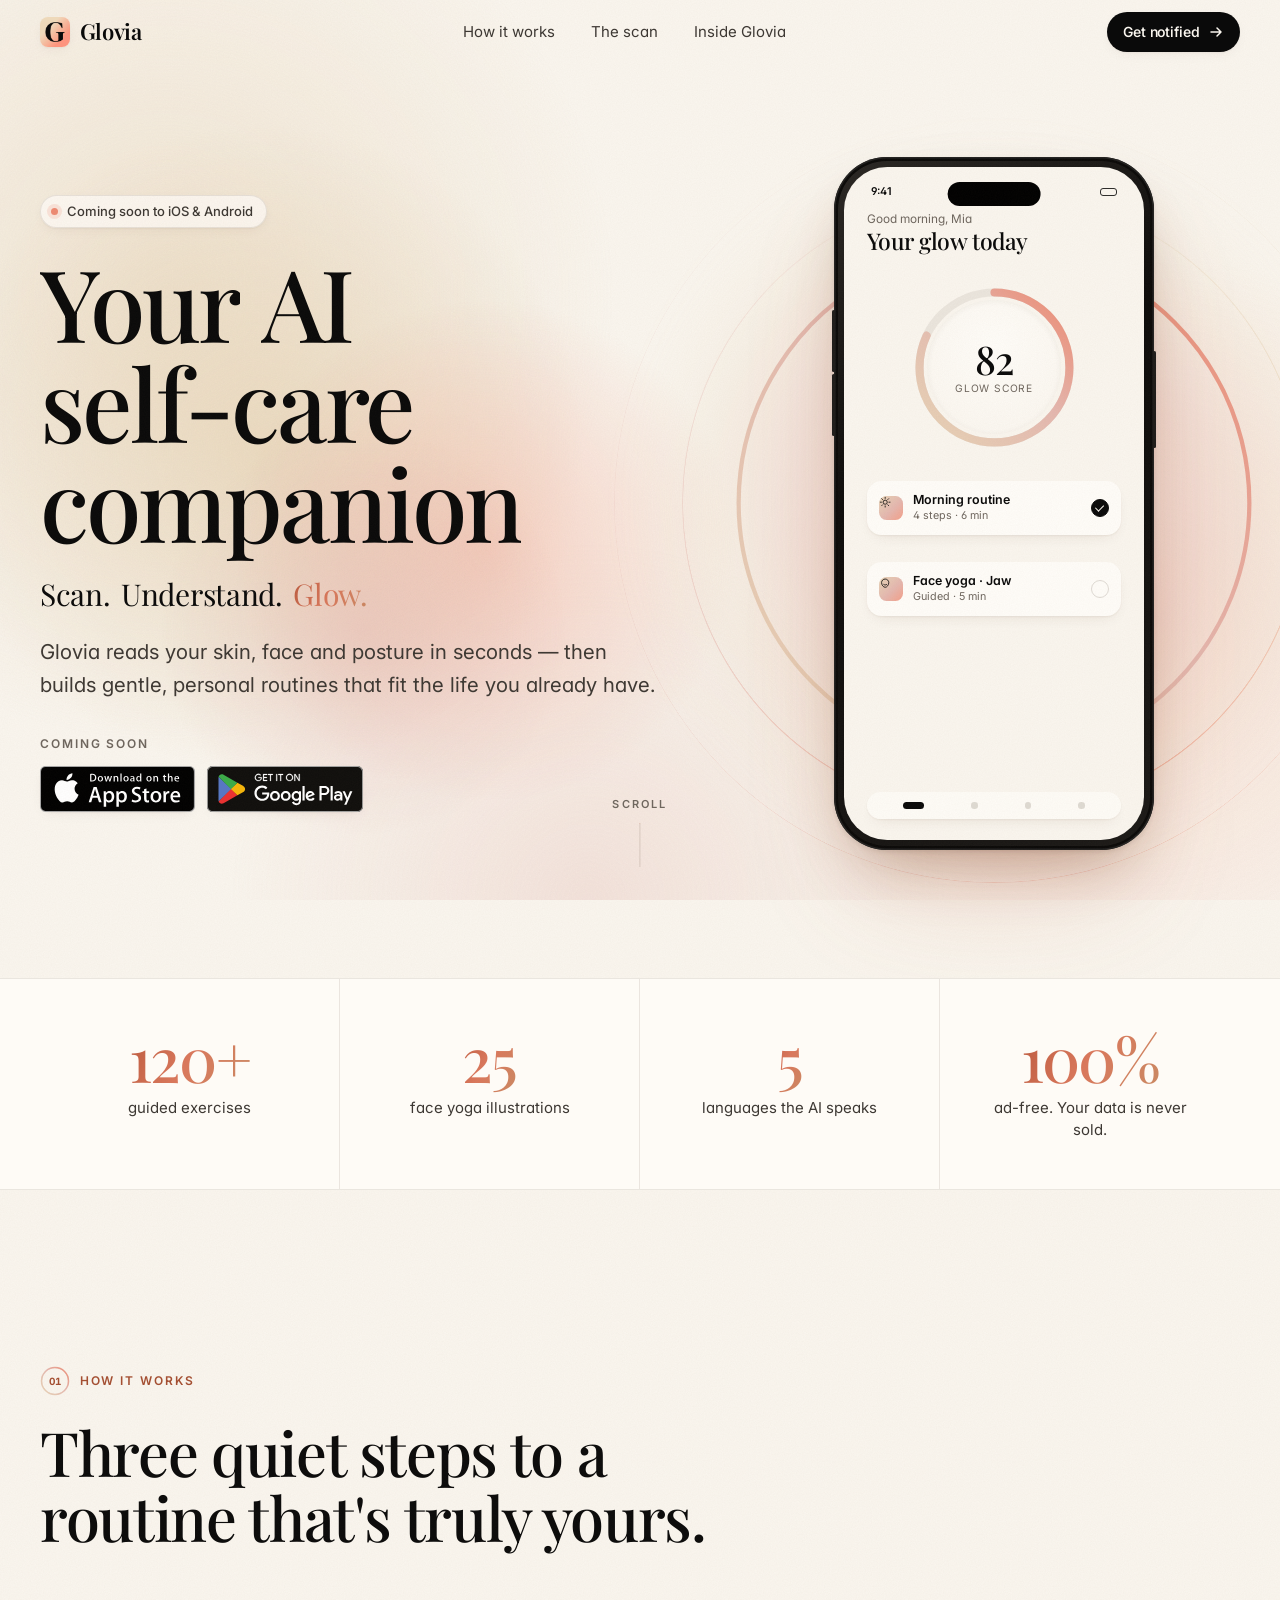
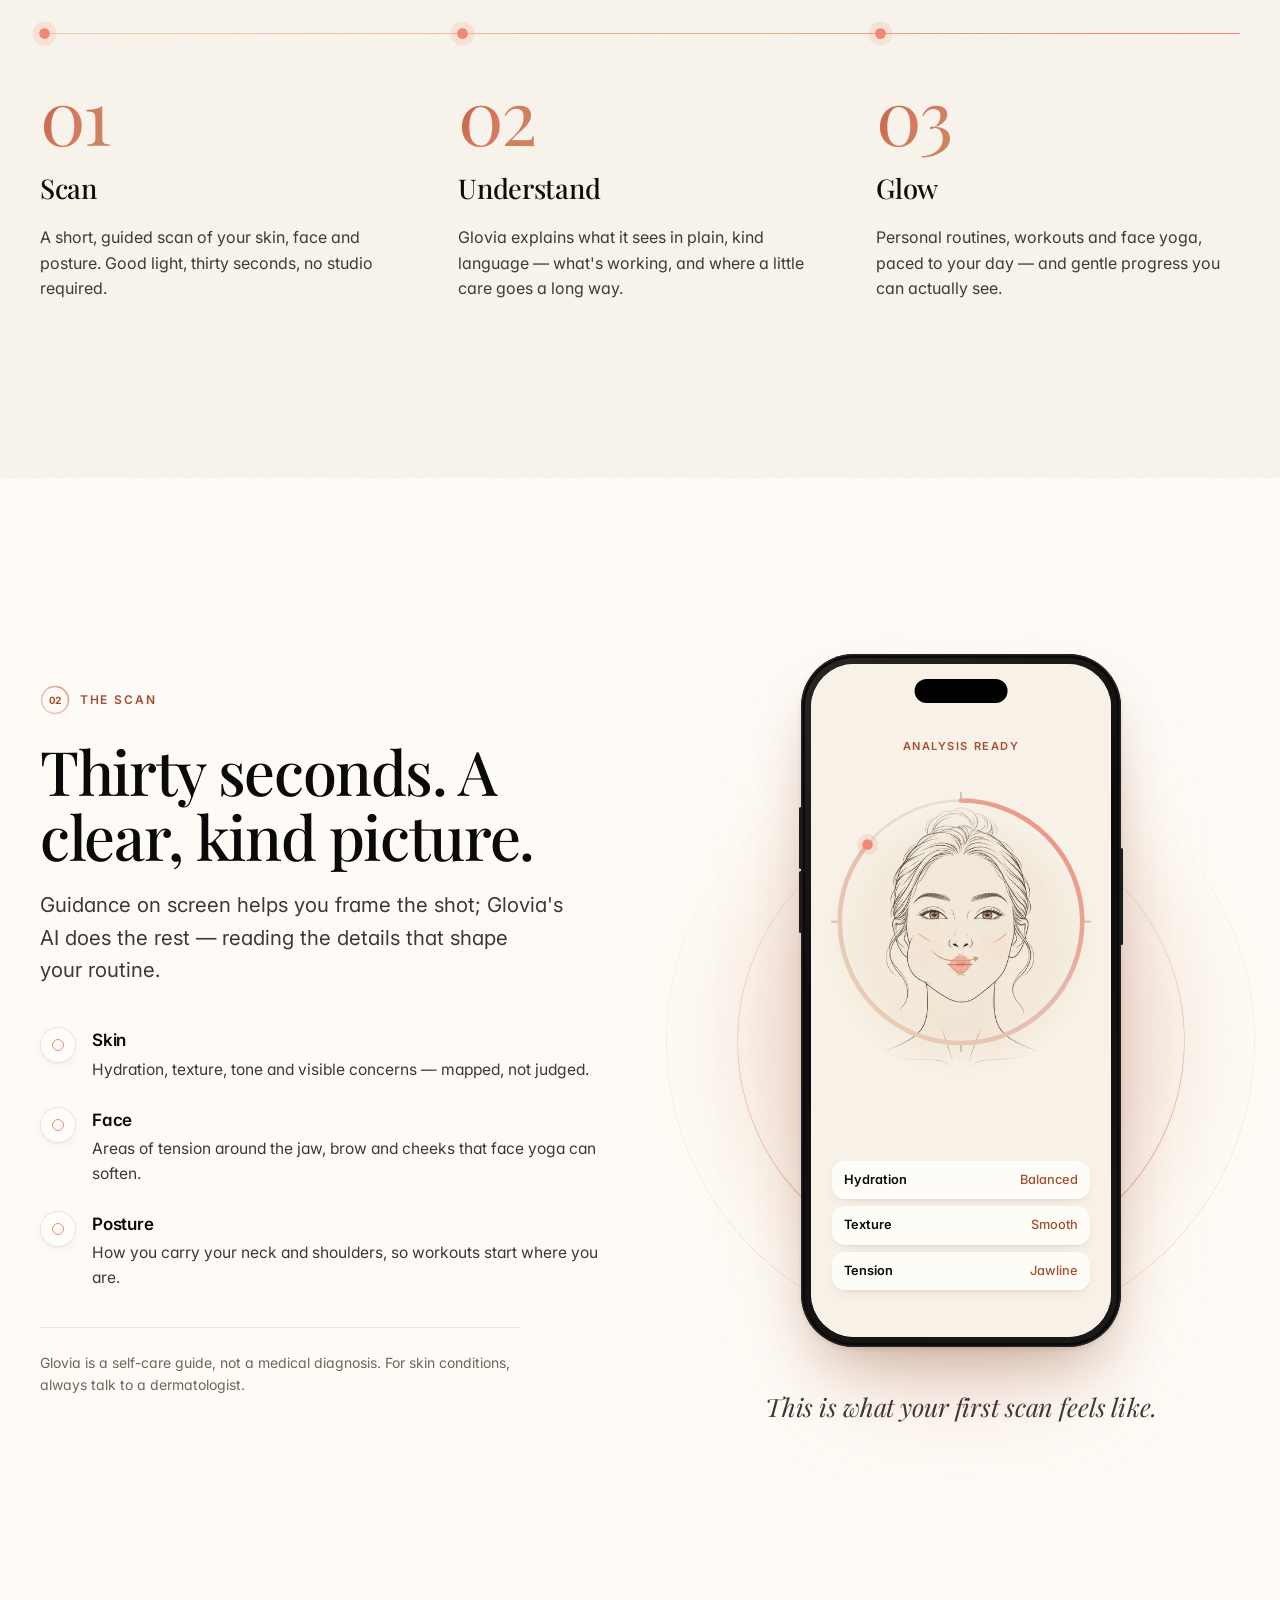
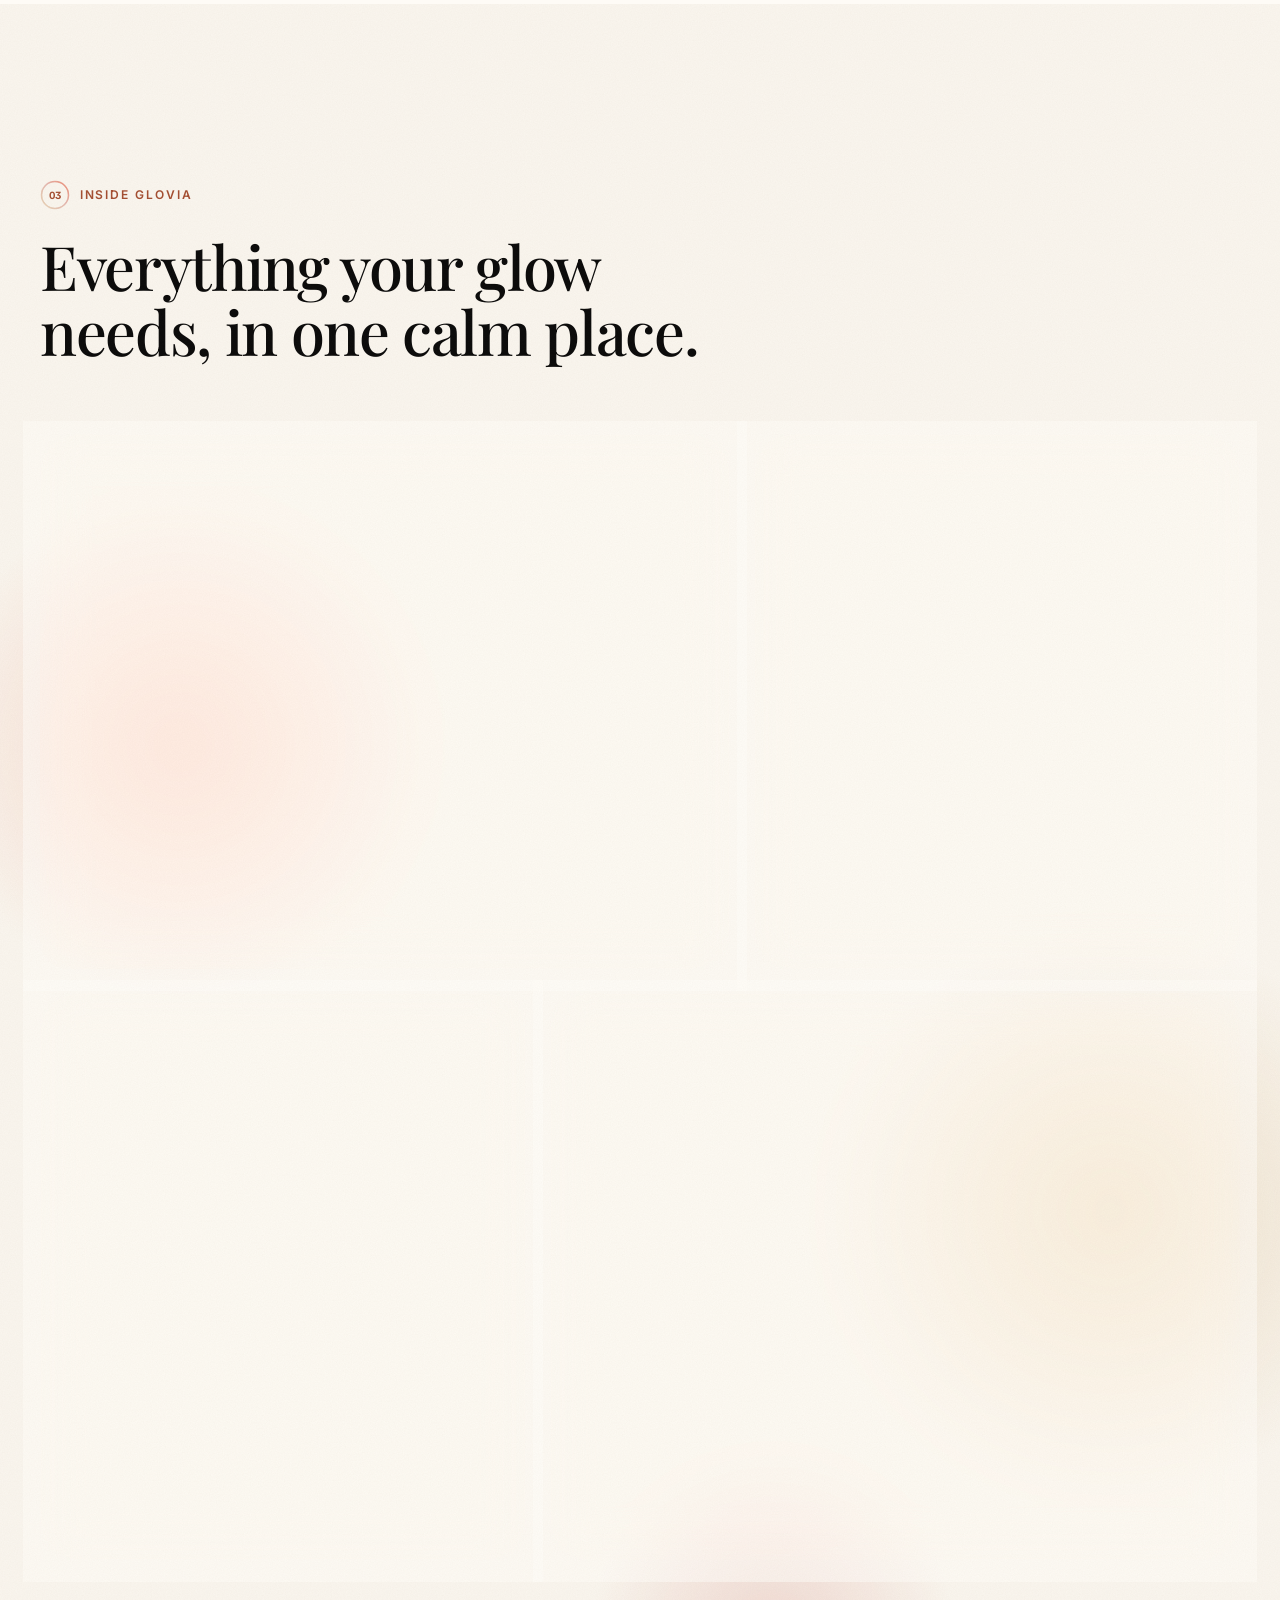
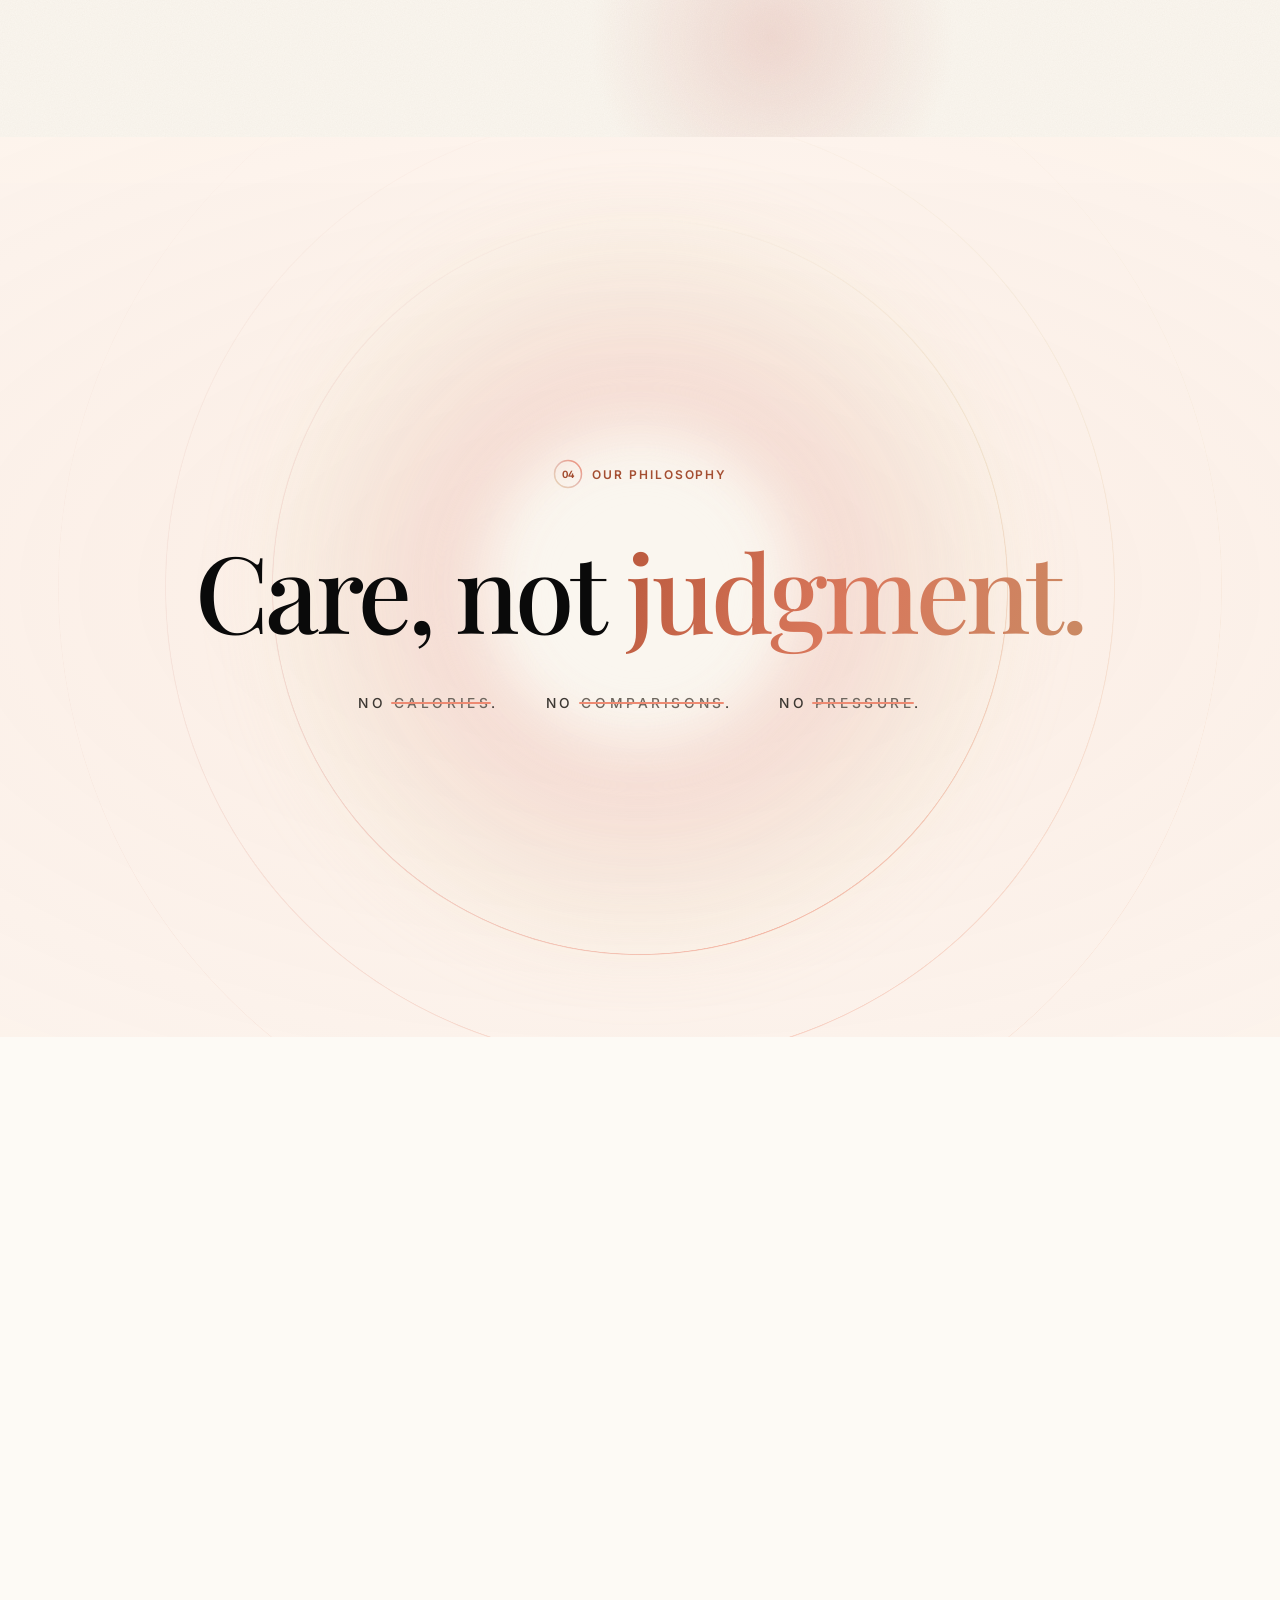
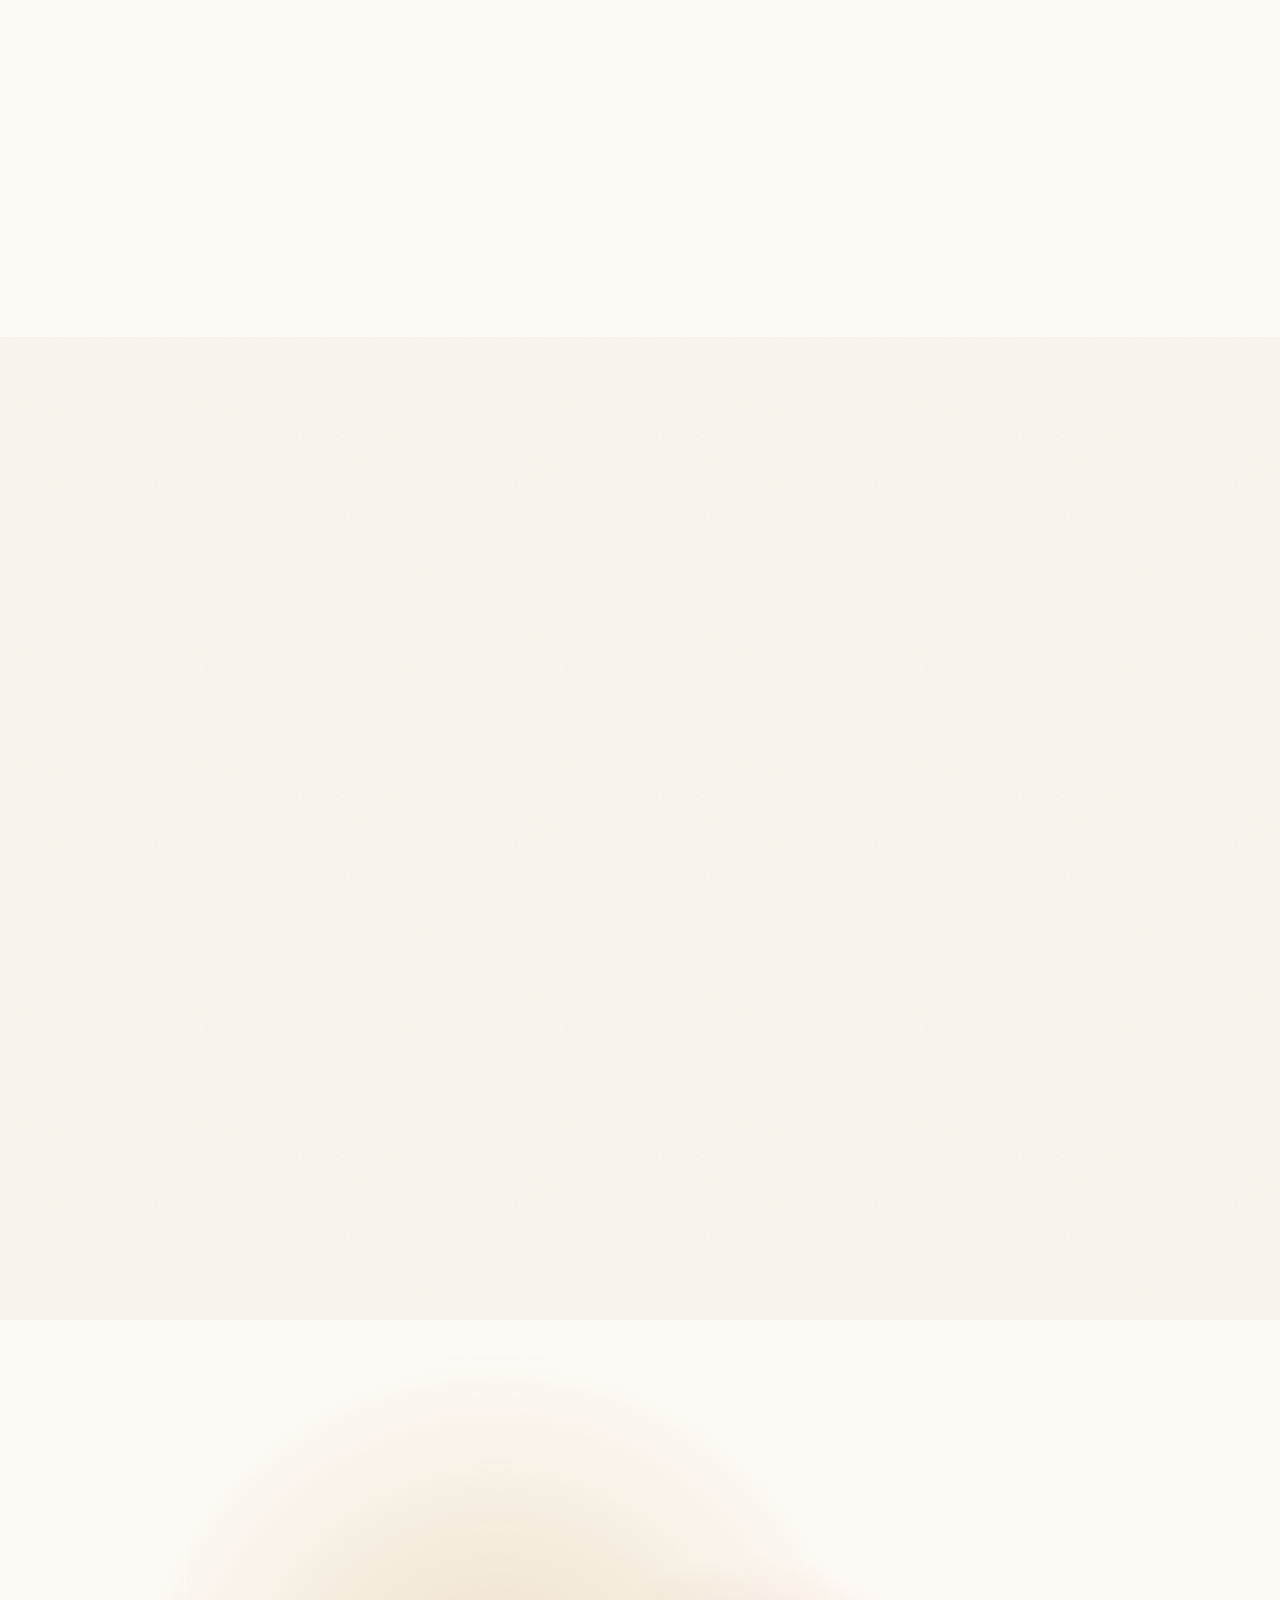
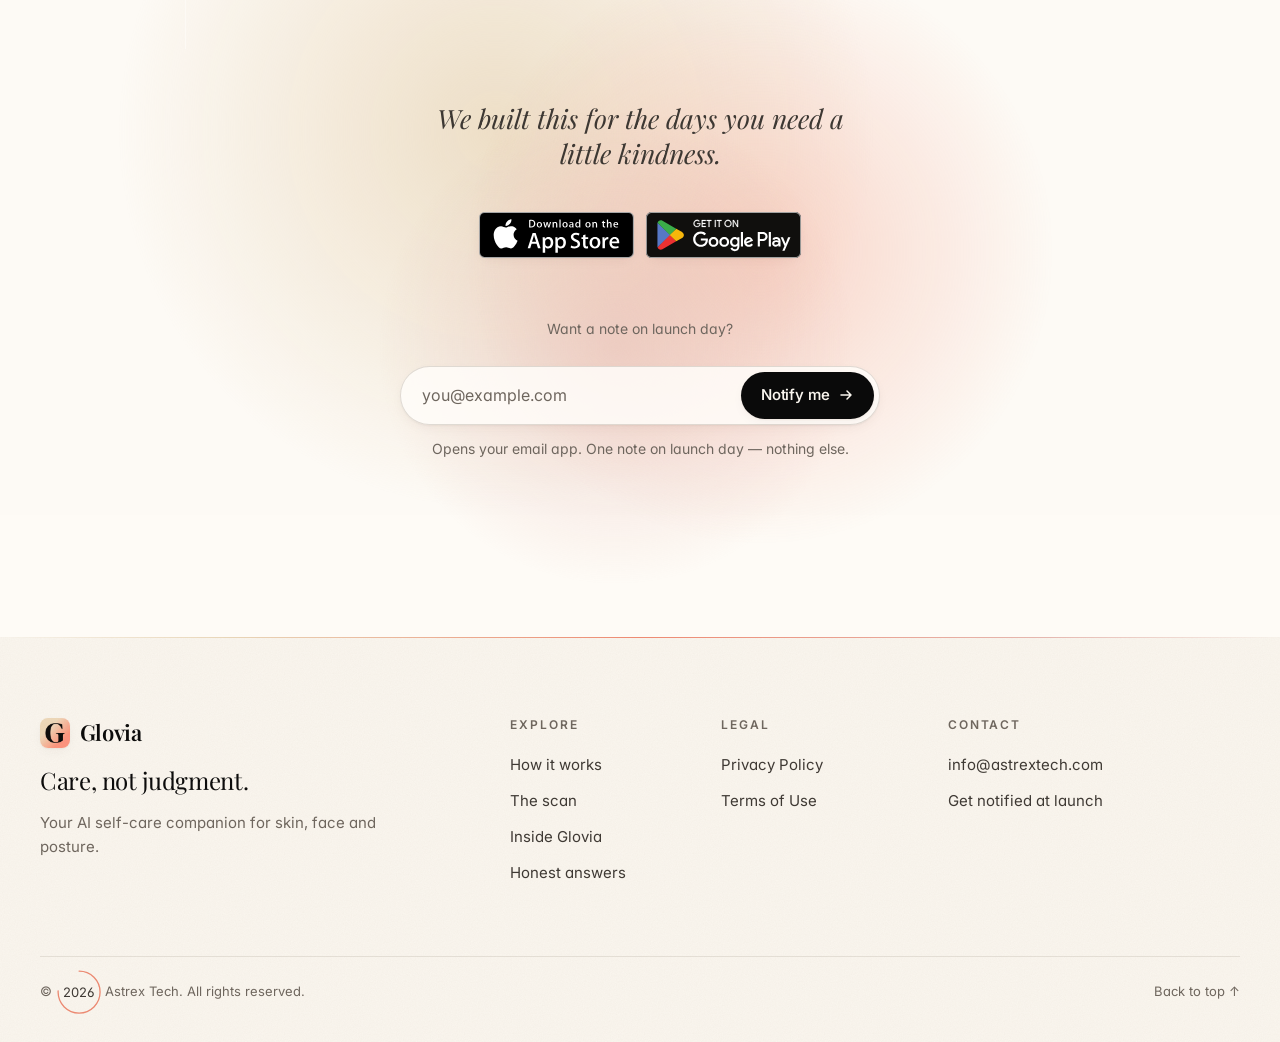
==== index.html @ 0ec6780d "The Glow Experience - Entrance: the page inhales, the G ring draws, then the words arrive - Ring lan" ====
<!doctype html>
<html lang="en">
<head>
  <meta charset="utf-8">
  <meta name="viewport" content="width=device-width, initial-scale=1, viewport-fit=cover">
  <title>Glovia — Your AI self-care companion</title>
  <meta name="description" content="Glovia scans your skin, face and posture, then builds gentle, personal routines — skincare, workouts and face yoga. Care, not judgment.">
  <link rel="canonical" href="https://astrexai.github.io/glovia-site/">
  <meta name="theme-color" content="#FAF6EF">
  <meta name="color-scheme" content="light">

    <meta property="og:type" content="website">
  <meta property="og:site_name" content="Glovia">
  <meta property="og:title" content="Glovia — Your AI self-care companion">
  <meta property="og:description" content="Scan. Understand. Glow. Personal routines for skin, face and posture — care, not judgment.">
  <meta property="og:url" content="https://astrexai.github.io/glovia-site/">
  <meta property="og:image" content="https://astrexai.github.io/glovia-site/assets/img/og-image.png">
  <meta property="og:image:width" content="1200">
  <meta property="og:image:height" content="630">
  <meta property="og:image:alt" content="Glovia — Care, not judgment.">
  <meta name="twitter:card" content="summary_large_image">
  <meta name="twitter:title" content="Glovia — Your AI self-care companion">
  <meta name="twitter:description" content="Scan. Understand. Glow. Personal routines for skin, face and posture.">
  <meta name="twitter:image" content="https://astrexai.github.io/glovia-site/assets/img/og-image.png">

  <link rel="icon" href="favicon.ico" sizes="any">
  <link rel="icon" type="image/png" sizes="192x192" href="assets/img/icon-192.png">
  <link rel="apple-touch-icon" href="apple-touch-icon.png">
  <link rel="manifest" href="site.webmanifest">

  <link rel="preload" href="assets/fonts/playfair-var.woff2" as="font" type="font/woff2" crossorigin>
  <link rel="preload" href="assets/fonts/inter-var.woff2" as="font" type="font/woff2" crossorigin>

  <script>document.documentElement.classList.add('js')</script>
  <style>@font-face{font-family:"Playfair Display";src:url("assets/fonts/playfair-var.woff2") format("woff2-variations"),url("assets/fonts/playfair-var.woff2") format("woff2");font-weight:400 900;font-style:normal;font-display:swap}@font-face{font-family:"Playfair Display";src:url("assets/fonts/playfair-italic.woff2") format("woff2-variations"),url("assets/fonts/playfair-italic.woff2") format("woff2");font-weight:400 900;font-style:italic;font-display:swap}@font-face{font-family:"Inter";src:url("assets/fonts/inter-var.woff2") format("woff2-variations"),url("assets/fonts/inter-var.woff2") format("woff2");font-weight:100 900;font-style:normal;font-display:swap}:root{--cream:#FAF6EF;--cream-2:#F3ECE0;--paper:#FFFDF9;--line:rgba(64,44,28,.10);--line-strong:rgba(64,44,28,.16);--ink:#0A0A0A;--ink-2:#3D3833;--muted:#6E665E;--peach:#E8D5B7;--rose:#E5B8B0;--coral:#F4A08A;--coral-strong:#EE8A72;--accent-ink:#A44E31;--grad:linear-gradient(135deg,var(--peach) 0%,var(--rose) 55%,var(--coral) 100%);--grad-ink:linear-gradient(120deg,#B9583C 0%,#D9785C 50%,#C98A63 100%);--serif:"Playfair Display","Iowan Old Style",Georgia,"Times New Roman",serif;--sans:"Inter",ui-sans-serif,system-ui,-apple-system,"Segoe UI",Roboto,sans-serif;--fs-hero:clamp(2.875rem,1.35rem + 6.2vw,6.25rem);--fs-philo:clamp(3rem,.6rem + 7.6vw,8.5rem);--fs-h2:clamp(2.125rem,1.35rem + 3.1vw,4.25rem);--fs-h3:clamp(1.375rem,1.22rem + .6vw,1.75rem);--fs-num:clamp(3rem,2.2rem + 3.2vw,5rem);--fs-stat:clamp(2.5rem,1.8rem + 2.6vw,4.25rem);--fs-lead:clamp(1.0625rem,1rem + .35vw,1.3125rem);--fs-body:1rem;--fs-small:.875rem;--fs-eyebrow:.75rem;--gutter:clamp(1rem,.5rem + 2.5vw,2.5rem);--section:clamp(5.5rem,3rem + 10vw,11rem);--maxw:1200px;--shadow-1:0 1px 2px rgba(70,44,24,.05),0 4px 14px -4px rgba(70,44,24,.07);--shadow-2:0 2px 6px rgba(70,44,24,.05),0 28px 56px -18px rgba(120,66,36,.24);--ease-out:cubic-bezier(.16,1,.3,1);--ease-soft:cubic-bezier(.22,.61,.36,1);--ease-io:cubic-bezier(.65,0,.35,1);--dur-hover:220ms;--radius:28px;--nav-h:64px;--noise:url("data:image/svg+xml,%3Csvg xmlns='http://www.w3.org/2000/svg' width='180' height='180'%3E%3Cfilter id='n'%3E%3CfeTurbulence type='fractalNoise' baseFrequency='.85' numOctaves='3' stitchTiles='stitch'/%3E%3CfeColorMatrix values='0 0 0 0 .3 0 0 0 0 .2 0 0 0 0 .12 0 0 0 .9 0'/%3E%3C/filter%3E%3Crect width='100%25' height='100%25' filter='url(%23n)'/%3E%3C/svg%3E");color-scheme:light}*,*::before,*::after{box-sizing:border-box}html{-webkit-text-size-adjust:100%;text-size-adjust:100%;scroll-padding-top:calc(var(--nav-h) + 16px)}@media (prefers-reduced-motion:no-preference){html:not(.js){scroll-behavior:smooth}}body{margin:0;background:var(--cream);color:var(--ink);font-family:var(--sans);font-size:var(--fs-body);line-height:1.6;font-optical-sizing:auto;font-feature-settings:"cv11","ss01";-webkit-font-smoothing:antialiased;-moz-osx-font-smoothing:grayscale;text-rendering:optimizeLegibility;overflow-x:clip}img,svg{display:block;max-width:100%}a{color:inherit;text-decoration:none}p{margin:0}h1,h2,h3{margin:0;font-weight:inherit}ul,ol{margin:0;padding:0;list-style:none}button{font:inherit;color:inherit}::selection{background:#F7B9A6;color:var(--ink)}:focus-visible{outline:2px solid var(--accent-ink);outline-offset:3px;border-radius:6px}.skip{position:absolute;left:16px;top:-60px;z-index:100;background:var(--ink);color:var(--cream);padding:10px 16px;border-radius:999px;font-size:var(--fs-small);transition:top .2s var(--ease-out)}.skip:focus{top:12px}.container{width:100%;max-width:calc(var(--maxw) + var(--gutter) * 2);margin-inline:auto;padding-inline:var(--gutter)}.section{padding-block:var(--section);position:relative}.bg-cream{background:transparent}.bg-paper{background:rgba(255,253,249,.72)}.grain{position:relative;isolation:isolate}.grain::after{content:"";position:absolute;inset:0;z-index:3;pointer-events:none;background-image:var(--noise);background-size:180px;opacity:.055}.eyebrow{display:inline-flex;align-items:center;gap:.6rem;font-size:var(--fs-eyebrow);font-weight:600;letter-spacing:.16em;text-transform:uppercase;color:var(--accent-ink)}.eyebrow::before{content:"";width:18px;height:1px;background:currentColor;opacity:.6}.h2{font-family:var(--serif);font-size:var(--fs-h2);font-weight:500;line-height:1.06;letter-spacing:-.022em;text-wrap:balance}.h3{font-family:var(--serif);font-size:var(--fs-h3);font-weight:500;line-height:1.2;letter-spacing:-.01em}.lead{font-size:var(--fs-lead);line-height:1.6;color:var(--ink-2);max-width:34em;text-wrap:pretty}.grad-text{background:var(--grad-ink);-webkit-background-clip:text;background-clip:text;color:transparent}.section-head{display:grid;gap:1.25rem;max-width:46rem}.section-head .h2{margin-top:.25rem}.section-head--center{margin-inline:auto;text-align:center;justify-items:center}.btn{--bg:var(--ink);--fg:var(--cream);display:inline-flex;align-items:center;justify-content:center;gap:.5rem;min-height:44px;padding:.7rem 1.25rem;border:0;border-radius:999px;background:var(--bg);color:var(--fg);font-size:.9375rem;font-weight:550;letter-spacing:-.005em;box-shadow:var(--shadow-1);cursor:pointer;transition:transform var(--dur-hover) var(--ease-soft),box-shadow var(--dur-hover) var(--ease-soft)}.btn:hover{transform:scale(1.02);box-shadow:var(--shadow-2)}.btn:active{transform:scale(.99)}.btn svg{width:16px;height:16px;transition:transform var(--dur-hover) var(--ease-soft)}.btn:hover svg{transform:translateX(2px)}.btn--sm{min-height:40px;padding:.5rem 1rem;font-size:.875rem}.nav{position:fixed;inset:0 0 auto 0;z-index:50;height:var(--nav-h);transition:background-color .35s var(--ease-soft),box-shadow .35s var(--ease-soft)}.nav.is-scrolled{background:rgba(250,246,239,.72);-webkit-backdrop-filter:saturate(180%) blur(18px);backdrop-filter:saturate(180%) blur(18px);box-shadow:0 1px 0 var(--line)}@supports not ((backdrop-filter:blur(1px)) or (-webkit-backdrop-filter:blur(1px))){.nav.is-scrolled{background:rgba(250,246,239,.96)}}.nav__inner{height:100%;display:flex;align-items:center;justify-content:space-between;gap:1.5rem}.brand{display:inline-flex;align-items:center;gap:.6rem;font-family:var(--serif);font-size:1.375rem;font-weight:600;letter-spacing:-.015em}.brand img{width:30px;height:30px;border-radius:8px;box-shadow:var(--shadow-1)}.nav__links{display:none;gap:2.25rem;font-size:.9375rem;color:var(--ink-2)}.nav__links a{position:relative;padding-block:.5rem;transition:color var(--dur-hover) var(--ease-soft)}.nav__links a::after{content:"";position:absolute;left:0;right:0;bottom:.2rem;height:1px;background:currentColor;transform:scaleX(0);transform-origin:right;transition:transform .35s var(--ease-out)}.nav__links a:hover{color:var(--ink)}.nav__links a:hover::after{transform:scaleX(1);transform-origin:left}@media (min-width:820px){.nav__links{display:flex}}.aura{position:absolute;pointer-events:none;width:var(--size,760px);aspect-ratio:1;left:var(--x,50%);top:var(--y,50%);transform:translate(-50%,-50%);display:grid;place-items:center}.aura__glow{position:absolute;inset:-10%;border-radius:50%;background:radial-gradient(closest-side,rgba(250,246,239,1) 30%,rgba(250,246,239,0) 31%),radial-gradient(closest-side,rgba(244,160,138,.42) 0%,rgba(229,184,176,.30) 42%,rgba(232,213,183,.18) 62%,rgba(250,246,239,0) 76%);filter:blur(28px)}.ring{position:absolute;width:var(--r,100%);aspect-ratio:1;border-radius:50%;background:conic-gradient(from 0deg,rgba(232,213,183,0) 0deg,rgba(232,213,183,.9) 70deg,rgba(238,138,114,.95) 160deg,rgba(229,184,176,.8) 250deg,rgba(232,213,183,0) 360deg);-webkit-mask:radial-gradient(farthest-side,transparent calc(100% - var(--w,1.5px)),#000 calc(100% - var(--w,1.5px) + .5px));mask:radial-gradient(farthest-side,transparent calc(100% - var(--w,1.5px)),#000 calc(100% - var(--w,1.5px) + .5px));opacity:var(--o,.9);animation:spin var(--t,48s) linear infinite}.ring:nth-child(3){animation-direction:reverse}@keyframes spin{to{transform:rotate(360deg)}}.hero{position:relative;padding-top:calc(var(--nav-h) + clamp(2.5rem,1rem + 6vw,6rem));padding-bottom:clamp(4.5rem,2rem + 8vw,8rem);overflow:clip}.breath{position:absolute;z-index:0;pointer-events:none;width:min(1100px,190vw);aspect-ratio:1;left:50%;top:34%;transform:translate(-50%,-50%)}.breath span{position:absolute;inset:0;border-radius:50%;will-change:transform,opacity}.breath span:nth-child(1){background:radial-gradient(closest-side,rgba(232,213,183,.75),rgba(232,213,183,0) 70%);transform:translate(-12%,-4%) scale(.9)}.breath span:nth-child(2){background:radial-gradient(closest-side,rgba(244,160,138,.42),rgba(244,160,138,0) 68%);transform:translate(10%,6%) scale(.72)}.breath span:nth-child(3){background:radial-gradient(closest-side,rgba(229,184,176,.5),rgba(229,184,176,0) 66%);transform:translate(-2%,14%) scale(.6)}.hero__grid{position:relative;z-index:1;display:grid;gap:clamp(3.5rem,2rem + 4vw,5rem);align-items:center;text-align:center;justify-items:center}.hero__copy{position:relative;z-index:2;display:grid;gap:1.5rem;justify-items:center;max-width:40rem}.pill{display:inline-flex;align-items:center;gap:.55rem;padding:.4rem .85rem .4rem .7rem;border-radius:999px;background:rgba(255,253,249,.7);box-shadow:inset 0 0 0 1px var(--line),var(--shadow-1);font-size:.8125rem;font-weight:500;color:var(--ink-2)}.pill__dot{width:7px;height:7px;border-radius:50%;background:var(--coral-strong);box-shadow:0 0 0 4px rgba(238,138,114,.18)}.hero__title{font-family:var(--serif);font-size:var(--fs-hero);font-weight:500;line-height:1.0;letter-spacing:-.03em;text-wrap:balance}.w{display:inline-block;overflow:clip;padding-bottom:.12em;margin-bottom:-.12em;vertical-align:top}.w>span{display:inline-block}.hero__tagline{font-family:var(--serif);font-size:clamp(1.375rem,1.15rem + 1vw,1.875rem);letter-spacing:-.01em;line-height:1.2}.hero__tagline span + span{margin-left:.35em}.hero .lead{margin-inline:auto}.stores{display:grid;gap:.85rem;justify-items:center;margin-top:.5rem}.stores__label{font-size:var(--fs-eyebrow);font-weight:600;letter-spacing:.16em;text-transform:uppercase;color:var(--muted)}.stores__row{display:flex;gap:.75rem;flex-wrap:wrap;justify-content:center}.badge{display:block;border-radius:10px;box-shadow:var(--shadow-1);cursor:default;transition:transform var(--dur-hover) var(--ease-soft),box-shadow var(--dur-hover) var(--ease-soft)}.badge img{height:46px;width:auto}.badge:hover{transform:scale(1.02);box-shadow:var(--shadow-2)}.hero__visual{position:relative;display:grid;place-items:center;width:100%}.hero__visual .aura{--size:min(760px,150vw)}.parallax{position:relative;z-index:1;will-change:transform}.scroll-cue{display:none}@media (min-width:980px){.hero{min-height:max(100svh,760px);display:grid;align-items:center}.hero__grid{grid-template-columns:1.12fr .88fr;text-align:left;justify-items:start}.hero__copy{justify-items:start}.hero .lead{margin-inline:0}.stores{justify-items:start}.stores__row{justify-content:flex-start}.breath{left:30%;top:50%;width:min(1100px,80vw)}.scroll-cue{position:absolute;left:50%;top:calc(100svh - 104px);z-index:2;display:grid;justify-items:center;gap:.6rem;transform:translateX(-50%);font-size:.6875rem;font-weight:600;letter-spacing:.2em;text-transform:uppercase;color:var(--muted);transition:opacity .5s var(--ease-soft)}.scroll-cue__line{position:relative;width:1px;height:44px;background:var(--line-strong);overflow:hidden}.scroll-cue__line::after{content:"";position:absolute;left:0;top:0;width:1px;height:40%;background:linear-gradient(transparent,var(--coral-strong));transform:translateY(-100%)}.is-scrolled-page .scroll-cue{opacity:0}}.phone{--pw:clamp(250px,64vw,320px);position:relative;z-index:1;width:var(--pw);aspect-ratio:9 / 19.5;padding:calc(var(--pw) * .032);border-radius:calc(var(--pw) * .165);background:linear-gradient(145deg,#2A2724 0%,#0D0C0B 40%,#1C1A18 100%);box-shadow:inset 0 0 0 1.5px rgba(255,255,255,.10),inset 0 0 0 4px #0B0A09,0 2px 4px rgba(40,24,12,.10),0 30px 60px -20px rgba(110,60,30,.35),0 60px 120px -40px rgba(200,110,80,.30)}.phone::before,.phone::after{content:"";position:absolute;width:3px;border-radius:2px;background:#1E1C1A}.phone::before{left:-2px;top:22%;height:9%;box-shadow:0 calc(var(--pw) * .2) 0 #1E1C1A}.phone::after{right:-2px;top:28%;height:14%}.phone__screen{position:relative;height:100%;overflow:hidden;border-radius:calc(var(--pw) * .135);background:var(--cream);isolation:isolate}.phone__island{position:absolute;z-index:6;top:2.2%;left:50%;transform:translateX(-50%);width:31%;height:3.6%;border-radius:999px;background:#000}.phone__shot{position:absolute;inset:0;width:100%;height:100%;object-fit:cover;z-index:5}.ui{position:absolute;inset:0;padding:15% 7.5% 7%;display:flex;flex-direction:column;gap:4.5%;font-size:calc(var(--pw) * .041);line-height:1.35;color:var(--ink)}.ui__status{position:absolute;top:2.6%;left:9%;right:9%;display:flex;justify-content:space-between;align-items:center;font-size:.82em;font-weight:600}.ui__status i{display:inline-block;width:1.6em;height:.75em;border-radius:3px;border:1.5px solid currentColor;opacity:.85}.ui__hello{color:var(--muted);font-size:.9em}.ui__title{font-family:var(--serif);font-size:1.75em;line-height:1.1;letter-spacing:-.02em;font-weight:500}.ui__score{position:relative;align-self:center;width:64%;aspect-ratio:1;border-radius:50%;display:grid;place-items:center;text-align:center;background:conic-gradient(from -90deg,var(--peach) 0%,var(--rose) 45%,var(--coral-strong) 82%,rgba(64,44,28,.08) 82% 100%);margin-block:2%}.ui__score::before{content:"";position:absolute;inset:7%;border-radius:50%;background:radial-gradient(circle at 50% 35%,#FFFDF9,var(--cream));box-shadow:inset 0 1px 6px rgba(70,44,24,.06)}.ui__score b{position:relative;display:block;font-family:var(--serif);font-weight:500;font-size:3em;line-height:1;letter-spacing:-.03em}.ui__score small{position:relative;display:block;font-size:.78em;color:var(--muted);letter-spacing:.08em;text-transform:uppercase;margin-top:.3em}.ui__card{display:flex;align-items:center;gap:.8em;padding:.85em .95em;border-radius:1.1em;background:#FFFDF9;box-shadow:0 1px 2px rgba(70,44,24,.05),0 6px 16px -8px rgba(70,44,24,.14)}.ui__ic{width:2.2em;height:2.2em;border-radius:.7em;display:grid;place-items:center;background:var(--grad);flex:none}.ui__ic svg{width:1.15em;height:1.15em}.ui__card div{flex:1;min-width:0}.ui__card strong{display:block;font-weight:600;font-size:.95em}.ui__card span{display:block;color:var(--muted);font-size:.82em}.ui__check{width:1.4em;height:1.4em;border-radius:50%;border:1.5px solid var(--line-strong);flex:none}.ui__check.is-done{background:var(--ink);border-color:var(--ink);position:relative}.ui__check.is-done::after{content:"";position:absolute;left:33%;top:18%;width:30%;height:50%;border:solid var(--cream);border-width:0 1.5px 1.5px 0;transform:rotate(45deg)}.ui__nav{margin-top:auto;display:flex;justify-content:space-around;align-items:center;padding:.8em 1em;border-radius:999px;background:rgba(255,253,249,.9);box-shadow:0 1px 2px rgba(70,44,24,.05),0 6px 16px -8px rgba(70,44,24,.14)}.ui__nav i{width:.5em;height:.5em;border-radius:50%;background:var(--line-strong)}.ui__nav i:first-child{width:1.6em;border-radius:999px;background:var(--ink)}.stats{background:rgba(255,253,249,.72);border-block:1px solid var(--line)}.stats__grid{display:grid;grid-template-columns:1fr 1fr}.stat{padding:clamp(2rem,1.4rem + 2vw,3.25rem) clamp(.75rem,.4rem + 1.5vw,2rem);display:grid;gap:.5rem;align-content:start;text-align:center;justify-items:center}.stat:nth-child(odd){border-right:1px solid var(--line)}.stat:nth-child(-n+2){border-bottom:1px solid var(--line)}.stat__num{font-family:var(--serif);font-size:var(--fs-stat);font-weight:500;line-height:1;letter-spacing:-.03em;font-variant-numeric:lining-nums tabular-nums}.stat__label{font-size:.9375rem;color:var(--ink-2);max-width:14rem;line-height:1.45}@media (min-width:820px){.stats__grid{grid-template-columns:repeat(4,1fr)}.stat{border-bottom:0 !important}.stat:not(:last-child){border-right:1px solid var(--line)}}.steps{position:relative;margin-top:clamp(3.5rem,2rem + 4vw,6rem);display:grid;gap:3rem;padding-left:2.25rem}.steps__track{position:absolute;left:4px;top:.5rem;bottom:0;width:1px;background:var(--line-strong)}.steps__fill{position:absolute;inset:0;background:linear-gradient(180deg,var(--peach),var(--coral-strong));transform-origin:top;transform:scaleY(var(--p,1))}.step{position:relative;display:grid;gap:.9rem;align-content:start}.step__node{position:absolute;left:-2.25rem;top:.35rem;width:9px;height:9px;border-radius:50%;background:var(--paper);box-shadow:inset 0 0 0 1.5px var(--line-strong);transition:background-color .4s var(--ease-soft),box-shadow .4s var(--ease-soft),transform .5s var(--ease-out)}.step.is-lit .step__node,html:not(.js) .step__node{background:var(--coral-strong);box-shadow:inset 0 0 0 1.5px var(--coral-strong),0 0 0 6px rgba(238,138,114,.16);transform:scale(1.15)}.step__num{font-family:var(--serif);font-size:var(--fs-num);font-weight:400;line-height:1;letter-spacing:-.04em;font-variant-numeric:lining-nums}.step__num .grad-text{padding-right:.04em}.step__title{font-family:var(--serif);font-size:var(--fs-h3);font-weight:500;letter-spacing:-.01em}.step p{color:var(--ink-2);max-width:22rem}@media (min-width:820px){.steps{grid-template-columns:repeat(3,1fr);gap:clamp(2rem,1rem + 3vw,4rem);padding-left:0;padding-top:2.75rem}.steps__track{left:0;right:0;top:0;bottom:auto;width:auto;height:1px}.steps__fill{background:linear-gradient(90deg,var(--peach),var(--coral-strong));transform-origin:left;transform:scaleX(var(--p,1))}.step__node{left:0;top:calc(-2.75rem - 4px)}}.split{display:grid;gap:clamp(3.5rem,2rem + 4vw,6rem);align-items:center}.split__visual{position:relative;display:grid;place-items:center;min-height:600px}.split__visual .aura{--size:min(640px,130vw)}.points{display:grid;gap:1.5rem;margin-top:2.5rem}.point{display:grid;grid-template-columns:2.25rem 1fr;gap:1rem;align-items:start}.point__mark{width:2.25rem;height:2.25rem;border-radius:50%;display:grid;place-items:center;background:var(--paper);box-shadow:inset 0 0 0 1px var(--line),var(--shadow-1)}.point__mark::before{content:"";width:12px;height:12px;border-radius:50%;border:1.5px solid var(--coral-strong)}.point h3{font-size:1.0625rem;font-weight:600;letter-spacing:-.01em;margin-bottom:.2rem}.point p{color:var(--ink-2);font-size:.975rem}.note{margin-top:2.25rem;padding-top:1.5rem;border-top:1px solid var(--line);font-size:var(--fs-small);color:var(--muted);max-width:30rem}@media (min-width:980px){.split{grid-template-columns:1fr 1fr}.split__visual{min-height:720px}}.scan-ui{position:absolute;inset:0;background:#F7F1E8;font-size:calc(var(--pw) * .04)}.scan-ui__face{position:absolute;top:20.5%;left:50%;width:92%;max-width:none;height:auto;transform:translateX(-50%);mix-blend-mode:multiply;-webkit-mask-image:radial-gradient(closest-side,#000 70%,transparent 100%);mask-image:radial-gradient(closest-side,#000 70%,transparent 100%)}.scan-ring{position:absolute;top:18.7%;left:50%;width:88%;transform:translateX(-50%);overflow:visible}.scan-ring__track{stroke:rgba(64,44,28,.10)}.scan-ring__arc{stroke-dasharray:100;stroke-dashoffset:var(--arc,14)}.scan-ring__tick{stroke:rgba(64,44,28,.22)}.scan-ring__head{opacity:1}.scan-beam{position:absolute;left:0;right:0;top:0;height:2px;z-index:2;background:linear-gradient(90deg,transparent,var(--coral-strong) 20%,#F7B9A6 50%,var(--coral-strong) 80%,transparent);box-shadow:0 0 12px 2px rgba(238,138,114,.55),0 -24px 32px -8px rgba(244,160,138,.22);opacity:0}.scan-ui__label{position:absolute;top:11%;left:0;right:0;height:1.4em;text-align:center;font-size:.86em;font-weight:600;letter-spacing:.14em;text-transform:uppercase;color:var(--ink-2)}.scan-ui__label span{position:absolute;inset:0;transition:opacity .5s var(--ease-soft),transform .5s var(--ease-out)}.scan-ui__label .is-done{color:var(--accent-ink)}.scan-ui__chips{position:absolute;left:7%;right:7%;bottom:7%;display:grid;gap:.55em}.chip{display:flex;justify-content:space-between;align-items:center;padding:.7em .95em;border-radius:1em;background:rgba(255,253,249,.92);box-shadow:0 1px 2px rgba(70,44,24,.05),0 6px 16px -8px rgba(70,44,24,.16)}.chip strong{font-weight:600}.chip span{color:var(--accent-ink);font-weight:500}.scan-ui__label .is-scanning{opacity:0}.inside{overflow:clip}.inside__blobs{position:absolute;inset:0;pointer-events:none;z-index:0}.inside__blobs span{position:absolute;border-radius:50%}.inside__blobs span:nth-child(1){width:720px;height:720px;left:-180px;top:22%;background:radial-gradient(closest-side,rgba(244,160,138,.35),transparent 70%)}.inside__blobs span:nth-child(2){width:820px;height:820px;right:-240px;top:46%;background:radial-gradient(closest-side,rgba(232,213,183,.7),transparent 70%)}.inside__blobs span:nth-child(3){width:520px;height:520px;left:40%;bottom:-160px;background:radial-gradient(closest-side,rgba(229,184,176,.45),transparent 70%)}.inside .container{position:relative;z-index:1}.bento{margin-top:clamp(3rem,2rem + 3vw,5rem);display:grid;gap:1.25rem}.card{position:relative;overflow:hidden;display:flex;flex-direction:column;border-radius:var(--radius);background:rgba(255,253,249,.52);-webkit-backdrop-filter:blur(22px) saturate(140%);backdrop-filter:blur(22px) saturate(140%);box-shadow:inset 0 0 0 1px rgba(255,255,255,.75),inset 0 1px 0 rgba(255,255,255,.9),0 0 0 1px var(--line),var(--shadow-1);transition:transform var(--dur-hover) var(--ease-soft),box-shadow var(--dur-hover) var(--ease-soft)}.card:hover{transform:translateY(-6px);box-shadow:inset 0 0 0 1px rgba(255,255,255,.75),inset 0 1px 0 rgba(255,255,255,.9),0 0 0 1px var(--line),var(--shadow-2)}.card__body{padding:clamp(1.5rem,1.1rem + 1.4vw,2.25rem);display:grid;gap:.6rem}.card__top{display:flex;align-items:center;gap:.9rem;margin-bottom:.35rem}.card__icon{position:relative;width:52px;height:52px;border-radius:50%;flex:none;display:grid;place-items:center;background:rgba(255,253,249,.8);box-shadow:inset 0 0 0 1px rgba(255,255,255,.9),0 0 0 1px var(--line),var(--shadow-1);transition:transform .35s var(--ease-out)}.card__icon svg{width:36px;height:36px}.card:hover .card__icon{transform:scale(1.08)}.card__tag{font-size:var(--fs-eyebrow);font-weight:600;letter-spacing:.16em;text-transform:uppercase;color:var(--accent-ink)}.card p{color:var(--ink-2);max-width:30rem}.card__media{position:relative;flex:1;min-height:220px}.card__media img{width:100%;height:100%;object-fit:cover;transition:transform .8s var(--ease-out)}.card:hover .card__media img{transform:scale(1.03)}.card--photo .card__media{order:-1;aspect-ratio:16 / 10;overflow:hidden}.card--yoga .card__media{display:grid;place-items:center;padding:0 1.5rem}.card--yoga .card__media img{width:min(74%,320px);height:auto;mix-blend-mode:multiply;-webkit-mask-image:radial-gradient(closest-side,#000 72%,transparent 100%);mask-image:radial-gradient(closest-side,#000 72%,transparent 100%)}.routine{display:grid;grid-template-columns:1fr 1fr;gap:.9rem;padding:0 clamp(1.5rem,1.1rem + 1.4vw,2.25rem) clamp(1.5rem,1.1rem + 1.4vw,2.25rem)}.routine__col{border-radius:20px;padding:1.1rem 1.1rem 1.25rem;background:var(--paper);box-shadow:var(--shadow-1)}.routine__col--pm{background:#1B1916;color:#F3ECE0}.routine__head{display:flex;align-items:center;gap:.5rem;font-weight:600;font-size:.9375rem;margin-bottom:.85rem}.routine__head svg{width:18px;height:18px}.routine__col li{display:flex;align-items:center;gap:.6rem;font-size:.875rem;padding-block:.42rem;border-top:1px solid var(--line)}.routine__col--pm li{border-color:rgba(243,236,224,.12)}.routine__col li::before{content:"";width:6px;height:6px;border-radius:50%;background:var(--coral-strong);flex:none}.routine__col--pm li::before{background:var(--peach)}.chart{padding:0 clamp(1.5rem,1.1rem + 1.4vw,2.25rem) clamp(1.5rem,1.1rem + 1.4vw,2.25rem)}.chart__panel{border-radius:20px;padding:1.25rem 1.25rem 1rem;background:var(--paper);box-shadow:var(--shadow-1)}.chart__top{display:flex;justify-content:space-between;align-items:baseline;margin-bottom:.75rem;font-size:.875rem;color:var(--muted)}.chart__top b{font-family:var(--serif);font-weight:500;font-size:2rem;color:var(--ink);letter-spacing:-.02em}.chart__top em{font-style:normal;color:var(--accent-ink);font-weight:600;margin-left:.4rem;font-size:.875rem}.chart svg{width:100%;height:auto;overflow:visible}.chart__line{stroke-dasharray:1;stroke-dashoffset:var(--dash,0);transition:stroke-dashoffset 1.8s var(--ease-out) .2s}.chart__x{display:flex;justify-content:space-between;font-size:.75rem;color:var(--muted);margin-top:.5rem}@media (min-width:820px){.bento{grid-template-columns:repeat(12,1fr);gap:1.5rem}.card--routines{grid-column:span 7}.card--workouts{grid-column:span 5}.card--yoga{grid-column:span 5}.card--progress{grid-column:span 7}}.philo{position:relative}.philo__stage{position:relative;min-height:100svh;display:grid;place-items:center;text-align:center;overflow:clip;padding-block:var(--section)}.philo .aura{--size:min(1100px,170vw);z-index:0;transform:translate(-50%,-50%) scale(var(--glow-s,1))}.philo .aura__glow{inset:6%}.philo__inner{position:relative;z-index:1;display:grid;gap:clamp(2rem,1.4rem + 2vw,3.25rem);justify-items:center}.philo__title{font-family:var(--serif);font-size:var(--fs-philo);font-weight:500;line-height:1;letter-spacing:-.035em}.philo__nots{display:flex;flex-wrap:wrap;justify-content:center;gap:.5rem clamp(1.25rem,.8rem + 2vw,2.75rem);font-size:clamp(.75rem,.7rem + .2vw,.875rem);font-weight:500;letter-spacing:.26em;text-transform:uppercase;color:var(--ink-2)}.faq__list{margin-top:clamp(2.5rem,1.8rem + 2.5vw,4rem);max-width:52rem;margin-inline:auto;border-top:1px solid var(--line-strong)}.faq__item{border-bottom:1px solid var(--line-strong)}.faq__q{margin:0}.faq__btn{width:100%;display:flex;align-items:center;justify-content:space-between;gap:1.5rem;padding:1.6rem 0;background:none;border:0;cursor:pointer;text-align:left;font-family:var(--serif);font-size:clamp(1.1875rem,1.05rem + .5vw,1.5rem);font-weight:500;letter-spacing:-.01em;transition:color var(--dur-hover) var(--ease-soft)}.faq__btn:hover{color:var(--accent-ink)}.faq__panel{display:grid;grid-template-rows:1fr;transition:grid-template-rows .5s var(--ease-out)}.faq__panel>div{overflow:hidden}.faq__panel p{padding:0 3.5rem 1.75rem 0;color:var(--ink-2);max-width:44rem;transition:opacity .4s var(--ease-soft),transform .5s var(--ease-out)}.faq__panel a{color:var(--accent-ink);text-decoration:underline;text-underline-offset:3px}.js .faq__panel[data-closed]{grid-template-rows:0fr}.js .faq__panel[data-closed] p{opacity:0;transform:translateY(-6px)}.cta{overflow:clip;text-align:center}.cta .aura{--size:min(900px,160vw);--y:58%}.cta__inner{position:relative;z-index:1;display:grid;gap:1.5rem;justify-items:center}.cta .h2{font-size:clamp(2.375rem,1.4rem + 3.8vw,5rem);max-width:14ch}.notify{margin-top:.75rem;width:100%;max-width:30rem;display:flex;gap:.5rem;padding:.375rem;border-radius:999px;background:rgba(255,253,249,.85);box-shadow:inset 0 0 0 1px var(--line-strong),var(--shadow-1);transition:box-shadow var(--dur-hover) var(--ease-soft)}.notify:focus-within{box-shadow:inset 0 0 0 1.5px var(--accent-ink),var(--shadow-2)}.notify input{flex:1;min-width:0;border:0;background:transparent;outline:none;padding:0 1rem;font:inherit;font-size:1rem;color:var(--ink)}.notify input::placeholder{color:var(--muted)}.notify .btn{flex:none}.cta__fine{font-size:var(--fs-small);color:var(--muted)}.cta .stores{margin-top:1.25rem}@media (max-width:480px){.notify{flex-direction:column;border-radius:24px;padding:.5rem}.notify input{min-height:48px;text-align:center}}.footer{position:relative;background:transparent;padding-block:clamp(3.5rem,2.5rem + 3vw,5.5rem) 2.5rem}.footer::before{content:"";position:absolute;left:0;right:0;top:0;height:1px;background:linear-gradient(90deg,rgba(232,213,183,0),var(--peach) 18%,var(--coral-strong) 50%,var(--rose) 82%,rgba(229,184,176,0));z-index:4}.footer__grid{display:grid;gap:2.75rem}.footer__brand{display:grid;gap:1rem;align-content:start;max-width:22rem}.footer__slogan{font-family:var(--serif);font-size:1.5rem;letter-spacing:-.015em;line-height:1.2}.footer__brand p:not(.footer__slogan){color:var(--muted);font-size:.9375rem}.footer h2{font-size:var(--fs-eyebrow);font-weight:600;letter-spacing:.16em;text-transform:uppercase;color:var(--muted);margin-bottom:1.1rem}.footer li + li{margin-top:.65rem}.footer__col a{font-size:.9375rem;color:var(--ink-2);background:linear-gradient(currentColor,currentColor) 0 100% / 0 1px no-repeat;transition:background-size .35s var(--ease-out),color var(--dur-hover);padding-bottom:2px}.footer__col a:hover{color:var(--ink);background-size:100% 1px}.footer__col address{font-style:normal;color:var(--muted);font-size:.9375rem;line-height:1.7}.footer__links{display:grid;grid-template-columns:1fr 1fr;gap:2rem}.footer__bottom{margin-top:clamp(3rem,2rem + 3vw,4.5rem);padding-top:1.5rem;border-top:1px solid var(--line);display:flex;flex-wrap:wrap;gap:.75rem 2rem;justify-content:space-between;font-size:.8125rem;color:var(--muted)}@media (min-width:820px){.footer__grid{grid-template-columns:1.3fr 1.2fr .9fr;gap:3rem}}.cursor-dot,.cursor-ring{position:fixed;left:0;top:0;z-index:90;pointer-events:none;border-radius:50%;opacity:0;transition:opacity .3s var(--ease-soft),width .3s var(--ease-out),height .3s var(--ease-out),margin .3s var(--ease-out),background-color .3s}.cursor-dot{width:6px;height:6px;margin:-3px 0 0 -3px;background:var(--coral-strong)}.cursor-ring{width:30px;height:30px;margin:-15px 0 0 -15px;box-shadow:inset 0 0 0 1px rgba(238,138,114,.55)}.has-cursor .cursor-dot,.has-cursor .cursor-ring{opacity:1}.cursor-hover .cursor-ring{width:48px;height:48px;margin:-24px 0 0 -24px;background:rgba(238,138,114,.10)}.cursor-hover .cursor-dot{opacity:0}@media (prefers-reduced-motion:no-preference){.breath span:nth-child(1){animation:breathe-a 9s ease-in-out infinite alternate}.breath span:nth-child(2){animation:breathe-b 10s ease-in-out infinite alternate}.breath span:nth-child(3){animation:breathe-c 8s ease-in-out infinite alternate}.hero__title .w>span{transform:translateY(108%);animation:rise 1.15s var(--ease-out) forwards;animation-delay:calc(1250ms + var(--i,0) * 100ms)}.fade-in{opacity:0;transform:translateY(14px);animation:fade 1s var(--ease-out) forwards;animation-delay:var(--d,0ms)}.hero__visual .float{animation:phone-in 1.4s var(--ease-out) .35s both,float 7s ease-in-out 1.8s infinite alternate}.hero__visual .aura{animation:aura 2s var(--ease-out) .1s both}.scroll-cue__line::after{animation:cue 2.2s var(--ease-io) infinite}.scroll-cue{animation:cue-in 1s var(--ease-out) 2.6s both}.js [data-reveal]{opacity:0;transform:translateY(28px);transition:opacity 1s var(--ease-out),transform 1.1s var(--ease-out);transition-delay:var(--d,0ms)}.js [data-reveal].is-in{opacity:1;transform:none}.js .card[data-reveal].is-in{transition:opacity 1s var(--ease-out) var(--d,0ms),transform var(--dur-hover) var(--ease-soft),box-shadow var(--dur-hover) var(--ease-soft)}.js .card--progress:not(.is-in){--dash:1}.js .steps{--p:0}.js .scan-demo:not(.is-live){--arc:100}.js .scan-demo .scan-ring__arc{transition:stroke-dashoffset 2.2s var(--ease-io) .3s}.js .scan-demo .scan-ring__head{opacity:0;transition:opacity .5s var(--ease-soft) 2.3s}.js .scan-demo.is-live .scan-ring__head{opacity:1}.js .scan-demo .scan-beam{animation:beam 3.4s var(--ease-io) infinite;animation-play-state:paused}.js .scan-demo.is-live .scan-beam{animation-play-state:running}.js .scan-demo .chip{opacity:0;transform:translateY(10px);transition:opacity .6s var(--ease-soft),transform .7s var(--ease-out)}.js .scan-demo.is-live .chip{opacity:1;transform:none}.js .scan-demo.is-live .chip:nth-child(1){transition-delay:2.4s}.js .scan-demo.is-live .chip:nth-child(2){transition-delay:2.6s}.js .scan-demo.is-live .chip:nth-child(3){transition-delay:2.8s}.js .scan-demo .scan-ui__label .is-scanning{opacity:1}.js .scan-demo .scan-ui__label .is-done{opacity:0;transform:translateY(6px)}.js .scan-demo.is-live .scan-ui__label .is-scanning{opacity:0;transition-delay:2.4s}.js .scan-demo.is-live .scan-ui__label .is-done{opacity:1;transform:none;transition-delay:2.5s}}@keyframes rise{to{transform:none}}@keyframes fade{to{opacity:1;transform:none}}@keyframes phone-in{from{opacity:0;transform:translateY(48px) scale(.97)}to{opacity:1;transform:none}}@keyframes float{from{transform:translateY(0)}to{transform:translateY(-14px)}}@keyframes aura{from{opacity:0;transform:translate(-50%,-50%) scale(.9)}to{opacity:1;transform:translate(-50%,-50%) scale(1)}}@keyframes breathe-a{from{transform:translate(-12%,-4%) scale(.88);opacity:.75}to{transform:translate(-8%,-8%) scale(1.04);opacity:1}}@keyframes breathe-b{from{transform:translate(10%,6%) scale(.7);opacity:.65}to{transform:translate(4%,2%) scale(.86);opacity:1}}@keyframes breathe-c{from{transform:translate(-2%,14%) scale(.58);opacity:.9}to{transform:translate(6%,8%) scale(.74);opacity:.6}}@keyframes cue{0%{transform:translateY(-100%)}60%,100%{transform:translateY(260%)}}@keyframes beam{0%{top:8%;opacity:0}12%{opacity:1}50%{top:62%;opacity:1}62%,100%{top:70%;opacity:0}}@media (prefers-reduced-motion:reduce){*,*::before,*::after{animation-duration:.001ms !important;animation-iteration-count:1 !important;transition-duration:.001ms !important;transition-delay:0s !important}.ring{animation:none}.card:hover,.btn:hover,.badge:hover{transform:none}.card:hover .card__icon,.card:hover .card__media img{transform:none}}.ambient{position:fixed;inset:0;z-index:-1;pointer-events:none;overflow:hidden}.ambient span{position:absolute;border-radius:50%;will-change:transform}.ambient span:nth-child(1){width:70vmax;height:70vmax;left:-22vmax;top:-12vmax;background:radial-gradient(closest-side,rgba(232,213,183,.5),rgba(232,213,183,0))}.ambient span:nth-child(2){width:62vmax;height:62vmax;right:-20vmax;top:28vh;background:radial-gradient(closest-side,rgba(244,160,138,.22),rgba(244,160,138,0))}.ambient span:nth-child(3){width:56vmax;height:56vmax;left:18vw;bottom:-28vmax;background:radial-gradient(closest-side,rgba(229,184,176,.3),rgba(229,184,176,0))}.intro{display:none}.gring{position:absolute;width:70%;aspect-ratio:1;overflow:visible}.gring__track{stroke:rgba(64,44,28,.08)}.gring__arc{stroke-dasharray:100;stroke-dashoffset:7}.ui__score{background:none}.ui__score::before{inset:9%}.ui__ring{position:absolute;inset:0;width:100%;height:100%;transform:rotate(-90deg);overflow:visible}.ui__ring-track{stroke:rgba(64,44,28,.08)}.ui__ring-arc{stroke-dasharray:100;stroke-dashoffset:18}.progress-ring{position:fixed;z-index:40;right:max(16px,env(safe-area-inset-right));bottom:max(16px,env(safe-area-inset-bottom));width:52px;height:52px;border-radius:50%;display:grid;place-items:center;background:rgba(255,253,249,.8);-webkit-backdrop-filter:blur(12px);backdrop-filter:blur(12px);box-shadow:var(--shadow-1);font-family:var(--serif);font-size:1.125rem;font-weight:600;line-height:1;color:var(--ink);opacity:0;transform:translateY(10px) scale(.9);pointer-events:none;transition:opacity .4s var(--ease-soft),transform .5s var(--ease-out),box-shadow var(--dur-hover) var(--ease-soft)}.progress-ring.is-visible{opacity:1;transform:none;pointer-events:auto}.progress-ring.is-visible:hover{transform:scale(1.06);box-shadow:var(--shadow-2)}.progress-ring svg{position:absolute;inset:0;width:100%;height:100%;transform:rotate(-90deg);overflow:visible}.progress-ring__track{stroke:rgba(64,44,28,.10)}.progress-ring__arc{stroke-dasharray:100;stroke-dashoffset:100}.eyebrow--num::before{display:none}.sec-num{position:relative;width:30px;height:30px;flex:none;display:inline-grid;place-items:center;font-size:.625rem;font-weight:700;letter-spacing:0;font-variant-numeric:tabular-nums lining-nums}.sec-num svg{position:absolute;inset:0;width:100%;height:100%;transform:rotate(-90deg);overflow:visible}.sec-num__track{stroke:rgba(164,78,49,.18)}.sec-num__fill{stroke-dasharray:100;stroke-dashoffset:0}.card__icon .icon-ring{position:absolute;inset:-7px;width:calc(100% + 14px);height:calc(100% + 14px);transform:rotate(-90deg);overflow:visible;pointer-events:none}.icon-ring circle{stroke:var(--coral-strong);stroke-width:1.3;stroke-linecap:round;stroke-dasharray:100;stroke-dashoffset:100;transition:stroke-dashoffset .8s var(--ease-out)}.card:hover .icon-ring circle{stroke-dashoffset:0}.tilt{position:relative;z-index:1;will-change:transform}.phone__glare{position:absolute;inset:-40%;z-index:7;pointer-events:none;background:radial-gradient(circle at 50% 50%,rgba(255,255,255,.55),rgba(255,255,255,0) 40%);mix-blend-mode:soft-light;opacity:0;will-change:transform;transition:opacity .6s var(--ease-soft)}.tilt.is-active .phone__glare{opacity:1}.split__visual{grid-template-rows:auto auto;align-content:center}.scan-caption{position:relative;z-index:2;margin-top:2.5rem;font-family:var(--serif);font-style:italic;font-weight:400;font-size:clamp(1.25rem,1.1rem + .6vw,1.625rem);letter-spacing:-.005em;color:var(--ink-2);text-align:center}.philo__warm{position:absolute;inset:0;z-index:0;pointer-events:none;background:radial-gradient(120% 90% at 50% 50%,rgba(244,176,146,.16),rgba(244,176,146,.06))}.philo__title .pw{display:inline-block}.philo__nots{display:flex;flex-wrap:wrap;justify-content:center;gap:.5rem clamp(1.5rem,1rem + 2.4vw,3.25rem);font-size:clamp(.75rem,.7rem + .2vw,.875rem);font-weight:500;letter-spacing:.26em;text-transform:uppercase;color:var(--ink-2)}.philo__nots s{position:relative;text-decoration:none;color:var(--muted)}.philo__nots s::after{content:"";position:absolute;left:-.2em;right:.05em;top:50%;height:1.5px;margin-top:-1px;background:var(--coral-strong);border-radius:1px;transform-origin:left center}@media (max-width:560px){.philo__nots{flex-direction:column;align-items:center}}.faq__icon{position:relative;width:38px;height:38px;flex:none;transition:transform .6s var(--ease-out)}.faq__icon svg{position:absolute;inset:0;width:100%;height:100%;transform:rotate(-90deg);overflow:visible}.faq__icon .t{stroke:var(--line-strong)}.faq__icon .a{stroke:var(--coral-strong);stroke-dasharray:100;stroke-dashoffset:78;transition:stroke-dashoffset .7s var(--ease-out)}.faq__icon::before,.faq__icon::after{content:"";position:absolute;left:50%;top:50%;width:11px;height:1.5px;border-radius:1px;background:currentColor;transform:translate(-50%,-50%);transition:transform .5s var(--ease-out)}.faq__icon::after{transform:translate(-50%,-50%) rotate(90deg)}.faq__btn:hover .faq__icon .a{stroke-dashoffset:50}.faq__btn[aria-expanded="true"] .faq__icon{transform:rotate(180deg)}.faq__btn[aria-expanded="true"] .faq__icon .a{stroke-dashoffset:0}.faq__btn[aria-expanded="true"] .faq__icon::after{transform:translate(-50%,-50%) rotate(0deg)}.invite{position:relative;isolation:isolate;overflow:clip;min-height:100svh;display:grid;place-items:center;text-align:center;padding-block:var(--section)}.invite .breath{left:50%;top:50%;width:min(1200px,210vw)}.invite__inner{position:relative;z-index:1;display:grid;gap:1.5rem;justify-items:center}.invite .h2{font-size:clamp(2.75rem,1.2rem + 5.4vw,6.5rem);max-width:15ch;line-height:1.02;letter-spacing:-.03em}.invite__line{font-family:var(--serif);font-style:italic;font-weight:400;font-size:clamp(1.25rem,1.1rem + .7vw,1.75rem);line-height:1.35;color:var(--ink-2);max-width:28ch}.invite .stores{margin-top:1rem}.invite__notify{margin-top:2.25rem;display:grid;gap:.85rem;justify-items:center;width:100%}.invite__ask{font-size:var(--fs-small);color:var(--muted)}.year-ring{position:relative;display:inline-grid;place-items:center;width:3.4em;height:3.4em;margin:-1.1em .05em;vertical-align:middle;color:var(--ink-2)}.year-ring svg{position:absolute;inset:0;width:100%;height:100%;transform:rotate(-90deg);overflow:visible}.year-ring circle{stroke:var(--coral-strong);stroke-width:1.2;stroke-linecap:round;stroke-dasharray:100;stroke-dashoffset:24;transition:stroke-dashoffset .9s var(--ease-out)}.year-ring:hover circle{stroke-dashoffset:0}@media (prefers-reduced-motion:no-preference){.js .intro{display:block;position:fixed;inset:-5%;z-index:80;pointer-events:none;background:radial-gradient(circle at 50% 45%,#FFFFFF 0%,#FFFBF4 32%,var(--cream) 72%);animation:inhale .8s var(--ease-out) forwards}.ambient span:nth-child(1){animation:drift-a 70s ease-in-out infinite alternate}.ambient span:nth-child(2){animation:drift-b 86s ease-in-out infinite alternate}.ambient span:nth-child(3){animation:drift-c 62s ease-in-out infinite alternate}.gring__arc{animation:draw 1.2s var(--ease-out) .5s both}.gring__head{animation:pop .6s var(--ease-out) 1.55s both;transform-box:fill-box;transform-origin:center}.ui__ring-arc{animation:draw 1.4s var(--ease-out) .8s both}.js [data-reveal] .sec-num__fill{stroke-dashoffset:100;transition:stroke-dashoffset 1.4s var(--ease-out) .35s}.js [data-reveal].is-in .sec-num__fill{stroke-dashoffset:0}.js .scan-demo .scan-ring__arc{transition:stroke-dashoffset 1.8s var(--ease-out) .9s}.js .scan-demo .scan-ring__head{transition:opacity .5s var(--ease-soft) 2.6s}.js .scan-demo.is-live .chip:nth-child(1){transition-delay:2.8s}.js .scan-demo.is-live .chip:nth-child(2){transition-delay:3.1s}.js .scan-demo.is-live .chip:nth-child(3){transition-delay:3.4s}.js .scan-demo.is-live .scan-ui__label .is-scanning{transition-delay:2.7s}.js .scan-demo.is-live .scan-ui__label .is-done{transition-delay:2.8s}.js .philo{height:200vh}.js .philo__stage{position:sticky;top:0;height:100svh;min-height:0;padding-block:0}.js .philo__warm{opacity:0;transition:opacity 1.5s var(--ease-soft) 1.3s}.js .philo.is-play .philo__warm{opacity:1}.js .philo__title .pw{opacity:0;transform:translateY(.16em);transition:opacity 1.1s var(--ease-soft),transform 1.3s var(--ease-out)}.js .philo__title .pw--2{transition-delay:1.3s}.js .philo.is-play .philo__title .pw{opacity:1;transform:none}.js .philo__nots li{opacity:0;transform:translateY(10px);transition:opacity .8s var(--ease-soft),transform .9s var(--ease-out)}.js .philo.is-play .philo__nots li{opacity:1;transform:none}.js .philo.is-play .philo__nots li:nth-child(1){transition-delay:2.6s}.js .philo.is-play .philo__nots li:nth-child(2){transition-delay:3s}.js .philo.is-play .philo__nots li:nth-child(3){transition-delay:3.4s}.js .philo__nots s::after{transform:scaleX(0);transition:transform .8s var(--ease-io)}.js .philo.is-play .philo__nots s::after{transform:scaleX(1)}.js .philo.is-play .philo__nots li:nth-child(1) s::after{transition-delay:3.1s}.js .philo.is-play .philo__nots li:nth-child(2) s::after{transition-delay:3.5s}.js .philo.is-play .philo__nots li:nth-child(3) s::after{transition-delay:3.9s}}@keyframes inhale{from{opacity:1;transform:scale(1.05)}to{opacity:0;transform:scale(1);visibility:hidden}}@keyframes draw{from{stroke-dashoffset:100}}@keyframes cue-in{from{opacity:0}}@keyframes pop{from{opacity:0;transform:scale(.3)}}@keyframes drift-a{to{transform:translate(18vw,24vh) scale(1.15)}}@keyframes drift-b{to{transform:translate(-24vw,16vh) scale(.88)}}@keyframes drift-c{to{transform:translate(-14vw,-28vh) scale(1.12)}}@media (prefers-reduced-motion:reduce){.step__node{background:var(--coral-strong);box-shadow:inset 0 0 0 1.5px var(--coral-strong),0 0 0 6px rgba(238,138,114,.16)}}@media (max-width:600px){.progress-ring{width:44px;height:44px;font-size:1rem}}</style>
  <script src="assets/js/main.min.js" defer></script>
</head>
<body>
  <svg width="0" height="0" style="position:absolute" aria-hidden="true" focusable="false">
    <defs>
      <linearGradient id="gGrad" x1="0" y1="0" x2="1" y2="1">
        <stop offset="0" stop-color="#E8D5B7"/>
        <stop offset=".55" stop-color="#E5B8B0"/>
        <stop offset="1" stop-color="#EE8A72"/>
      </linearGradient>
    </defs>
  </svg>
  <div class="intro" aria-hidden="true"></div>
  <div class="ambient" aria-hidden="true"><span></span><span></span><span></span></div>
  <a class="skip" href="#main">Skip to content</a>
  <a class="progress-ring" href="#top" aria-label="Back to top">
    <svg viewBox="0 0 52 52" fill="none" aria-hidden="true">
      <circle class="progress-ring__track" cx="26" cy="26" r="24" stroke-width="1.5"/>
      <circle class="progress-ring__arc" cx="26" cy="26" r="24" pathLength="100" stroke="url(#gGrad)" stroke-width="2.5" stroke-linecap="round"/>
    </svg>
    <span aria-hidden="true">G</span>
  </a>

    <header class="nav" id="nav">
    <div class="container nav__inner">
      <a class="brand" href="#top" aria-label="Glovia — home">
        <img src="assets/img/logo-mark.png" width="30" height="30" alt="">
        Glovia
      </a>
      <nav class="nav__links" aria-label="Primary">
        <a href="#how">How it works</a>
        <a href="#scan">The scan</a>
        <a href="#inside">Inside Glovia</a>
      </nav>
      <a class="btn btn--sm" href="#notify">
        Get notified
        <svg viewBox="0 0 16 16" fill="none" aria-hidden="true"><path d="M3 8h10M9 4l4 4-4 4" stroke="currentColor" stroke-width="1.5" stroke-linecap="round" stroke-linejoin="round"/></svg>
      </a>
    </div>
  </header>

  <main id="main">
        <section class="hero bg-cream grain" id="top" aria-labelledby="hero-title">
      <div class="breath" aria-hidden="true"><span></span><span></span><span></span></div>

      <div class="container hero__grid">
        <div class="hero__copy">
          <span class="pill fade-in" style="--d:1100ms"><span class="pill__dot" aria-hidden="true"></span>Coming soon to iOS &amp; Android</span>

          <h1 class="hero__title" id="hero-title" aria-label="Your AI self-care companion">
            <span class="w" aria-hidden="true"><span style="--i:0">Your</span></span>
            <span class="w" aria-hidden="true"><span style="--i:1">AI</span></span>
            <span class="w" aria-hidden="true"><span style="--i:2">self-care</span></span>
            <span class="w" aria-hidden="true"><span style="--i:3">companion</span></span>
          </h1>

          <p class="hero__tagline fade-in" style="--d:1720ms">
            <span>Scan.</span><span>Understand.</span><span class="grad-text">Glow.</span>
          </p>

          <p class="lead fade-in" style="--d:1840ms">
            Glovia reads your skin, face and posture in seconds — then builds gentle, personal routines that fit the life you already have.
          </p>

          <div class="stores fade-in" id="get" style="--d:1980ms">
            <span class="stores__label">Coming soon</span>
            <div class="stores__row">
              <span class="badge" title="Coming soon to the App Store">
                <img src="assets/img/app-store.svg" width="155" height="46" alt="Download on the App Store — coming soon">
              </span>
              <span class="badge" title="Coming soon to Google Play">
                <img src="assets/img/google-play.svg" width="155" height="46" alt="Get it on Google Play — coming soon">
              </span>
            </div>
          </div>
        </div>

        <div class="hero__visual">
          <div class="aura" aria-hidden="true">
            <div class="aura__glow"></div>
            <svg class="gring" viewBox="0 0 200 200" fill="none">
              <circle class="gring__track" cx="100" cy="100" r="96" stroke-width="1"/>
              <circle class="gring__arc" cx="100" cy="100" r="96" pathLength="100" stroke="url(#gGrad)" stroke-width="1.6" stroke-linecap="round" transform="rotate(-90 100 100)"/>
              <circle class="gring__head" cx="59.1" cy="13.1" r="2.6" fill="#EE8A72"/>
            </svg>
            <div class="ring" style="--r:82%;--o:.55;--t:80s"></div>
            <div class="ring" style="--r:100%;--o:.3;--t:110s;--w:1px"></div>
          </div>

          <div class="parallax" data-parallax="-0.12">
            <div class="float">
              <div class="phone" role="img" aria-label="Glovia app home screen showing a glow score of 82 and today's routines">
                <div class="phone__screen">
                  <div class="phone__island"></div>
                                    <div class="ui" aria-hidden="true">
                    <div class="ui__status"><span>9:41</span><i></i></div>
                    <div>
                      <div class="ui__hello">Good morning, Mia</div>
                      <div class="ui__title">Your glow today</div>
                    </div>
                    <div class="ui__score">
                      <svg class="ui__ring" viewBox="0 0 100 100" fill="none">
                        <circle class="ui__ring-track" cx="50" cy="50" r="46" stroke-width="5"/>
                        <circle class="ui__ring-arc" cx="50" cy="50" r="46" pathLength="100" stroke="url(#gGrad)" stroke-width="5" stroke-linecap="round"/>
                      </svg>
                      <div><b>82</b><small>Glow score</small></div>
                    </div>
                    <div class="ui__card">
                      <span class="ui__ic"><svg viewBox="0 0 24 24" fill="none"><circle cx="12" cy="12" r="4" stroke="#0A0A0A" stroke-width="1.6"/><path d="M12 2.5v2.2M12 19.3v2.2M2.5 12h2.2M19.3 12h2.2M5.3 5.3l1.6 1.6M17.1 17.1l1.6 1.6M5.3 18.7l1.6-1.6M17.1 6.9l1.6-1.6" stroke="#0A0A0A" stroke-width="1.6" stroke-linecap="round"/></svg></span>
                      <div><strong>Morning routine</strong><span>4 steps · 6 min</span></div>
                      <i class="ui__check is-done"></i>
                    </div>
                    <div class="ui__card">
                      <span class="ui__ic"><svg viewBox="0 0 24 24" fill="none"><path d="M12 4c3.9 0 7 3.1 7 7 0 4.6-3.6 9-7 9s-7-4.4-7-9c0-3.9 3.1-7 7-7Z" stroke="#0A0A0A" stroke-width="1.6"/><path d="M9.2 14.6c1.6 1.2 4 1.2 5.6 0" stroke="#0A0A0A" stroke-width="1.6" stroke-linecap="round"/></svg></span>
                      <div><strong>Face yoga · Jaw</strong><span>Guided · 5 min</span></div>
                      <i class="ui__check"></i>
                    </div>
                    <div class="ui__nav"><i></i><i></i><i></i><i></i></div>
                  </div>
                </div>
              </div>
            </div>
          </div>
        </div>
      </div>

      <a class="scroll-cue" href="#stats" aria-label="Scroll to learn more">
        <span>Scroll</span>
        <span class="scroll-cue__line" aria-hidden="true"></span>
      </a>
    </section>

        <section class="stats" id="stats" aria-label="Glovia in numbers">
      <div class="container">
        <ul class="stats__grid">
          <li class="stat" data-reveal style="--d:0ms">
            <span class="stat__num"><span class="grad-text" data-count="120" data-suffix="+">120+</span></span>
            <span class="stat__label">guided exercises</span>
          </li>
          <li class="stat" data-reveal style="--d:100ms">
            <span class="stat__num"><span class="grad-text" data-count="25">25</span></span>
            <span class="stat__label">face yoga illustrations</span>
          </li>
          <li class="stat" data-reveal style="--d:200ms">
            <span class="stat__num"><span class="grad-text" data-count="5">5</span></span>
            <span class="stat__label">languages the AI speaks</span>
          </li>
          <li class="stat" data-reveal style="--d:300ms">
            <span class="stat__num"><span class="grad-text" data-count="100" data-suffix="%">100%</span></span>
            <span class="stat__label">ad-free. Your data is never sold.</span>
          </li>
        </ul>
      </div>
    </section>

        <section class="section bg-cream grain" id="how" aria-labelledby="how-title">
      <div class="container">
        <div class="section-head" data-reveal>
          <span class="eyebrow eyebrow--num"><span class="sec-num" aria-hidden="true"><svg viewBox="0 0 30 30" fill="none"><circle class="sec-num__track" cx="15" cy="15" r="13.5" stroke-width="1"/><circle class="sec-num__fill" cx="15" cy="15" r="13.5" pathLength="100" stroke="url(#gGrad)" stroke-width="1.5" stroke-linecap="round"/></svg>01</span>How it works</span>
          <h2 class="h2" id="how-title">Three quiet steps to a routine that's truly yours.</h2>
        </div>

        <div class="steps" data-progress>
          <span class="steps__track" aria-hidden="true"><span class="steps__fill"></span></span>
          <div class="step" data-reveal style="--d:0ms">
            <span class="step__node" aria-hidden="true"></span>
            <span class="step__num"><span class="grad-text">01</span></span>
            <h3 class="step__title">Scan</h3>
            <p>A short, guided scan of your skin, face and posture. Good light, thirty seconds, no studio required.</p>
          </div>
          <div class="step" data-reveal style="--d:150ms">
            <span class="step__node" aria-hidden="true"></span>
            <span class="step__num"><span class="grad-text">02</span></span>
            <h3 class="step__title">Understand</h3>
            <p>Glovia explains what it sees in plain, kind language — what's working, and where a little care goes a long way.</p>
          </div>
          <div class="step" data-reveal style="--d:300ms">
            <span class="step__node" aria-hidden="true"></span>
            <span class="step__num"><span class="grad-text">03</span></span>
            <h3 class="step__title">Glow</h3>
            <p>Personal routines, workouts and face yoga, paced to your day — and gentle progress you can actually see.</p>
          </div>
        </div>
      </div>
    </section>

        <section class="section bg-paper" id="scan" aria-labelledby="scan-title" style="overflow:clip">
      <div class="container split">
        <div>
          <div class="section-head" data-reveal>
            <span class="eyebrow eyebrow--num"><span class="sec-num" aria-hidden="true"><svg viewBox="0 0 30 30" fill="none"><circle class="sec-num__track" cx="15" cy="15" r="13.5" stroke-width="1"/><circle class="sec-num__fill" cx="15" cy="15" r="13.5" pathLength="100" stroke="url(#gGrad)" stroke-width="1.5" stroke-linecap="round"/></svg>02</span>The scan</span>
            <h2 class="h2" id="scan-title">Thirty seconds. A clear, kind picture.</h2>
            <p class="lead">Guidance on screen helps you frame the shot; Glovia's AI does the rest — reading the details that shape your routine.</p>
          </div>

          <ul class="points">
            <li class="point" data-reveal style="--d:80ms">
              <span class="point__mark" aria-hidden="true"></span>
              <div><h3>Skin</h3><p>Hydration, texture, tone and visible concerns — mapped, not judged.</p></div>
            </li>
            <li class="point" data-reveal style="--d:160ms">
              <span class="point__mark" aria-hidden="true"></span>
              <div><h3>Face</h3><p>Areas of tension around the jaw, brow and cheeks that face yoga can soften.</p></div>
            </li>
            <li class="point" data-reveal style="--d:240ms">
              <span class="point__mark" aria-hidden="true"></span>
              <div><h3>Posture</h3><p>How you carry your neck and shoulders, so workouts start where you are.</p></div>
            </li>
          </ul>

          <p class="note" data-reveal style="--d:300ms">Glovia is a self-care guide, not a medical diagnosis. For skin conditions, always talk to a dermatologist.</p>
        </div>

        <div class="split__visual" data-reveal style="--d:120ms">
          <div class="aura" aria-hidden="true">
            <div class="aura__glow"></div>
            <div class="ring" style="--r:70%;--t:70s"></div>
            <div class="ring" style="--r:92%;--o:.4;--t:95s;--w:1px"></div>
          </div>
          <div class="tilt" data-tilt>
          <div class="phone scan-demo" data-live role="img" aria-label="Glovia scan screen: a ring draws around the face while results for hydration, texture and tension appear">
            <div class="phone__screen">
              <div class="phone__island"></div>
                            <div class="phone__glare" aria-hidden="true"></div>
              <div class="scan-ui" aria-hidden="true">
                <div class="scan-ui__label"><span class="is-scanning">Scanning…</span><span class="is-done">Analysis ready</span></div>
                <img class="scan-ui__face" src="assets/img/faceyoga-480.webp" width="480" height="480" alt="" loading="lazy" decoding="async">
                <svg class="scan-ring" viewBox="0 0 200 200" fill="none">
                  <defs>
                    <linearGradient id="ringGrad" x1="0" y1="0" x2="1" y2="1">
                      <stop offset="0" stop-color="#E8D5B7"/>
                      <stop offset=".55" stop-color="#E5B8B0"/>
                      <stop offset="1" stop-color="#EE8A72"/>
                    </linearGradient>
                  </defs>
                  <circle class="scan-ring__track" cx="100" cy="100" r="92" stroke-width="2"/>
                  <g class="scan-ring__tick" stroke-width="1.5" stroke-linecap="round">
                    <path d="M100 2v6M100 192v6M2 100h6M192 100h6"/>
                  </g>
                  <circle class="scan-ring__arc" cx="100" cy="100" r="92" pathLength="100" stroke="url(#ringGrad)" stroke-width="3.5" stroke-linecap="round" transform="rotate(-90 100 100)"/>
                  <g class="scan-ring__head">
                    <circle cx="29.1" cy="41.4" r="8" fill="#EE8A72" fill-opacity=".18"/>
                    <circle cx="29.1" cy="41.4" r="4" fill="#EE8A72"/>
                  </g>
                </svg>
                <div class="scan-beam"></div>
                <div class="scan-ui__chips">
                  <div class="chip"><strong>Hydration</strong><span>Balanced</span></div>
                  <div class="chip"><strong>Texture</strong><span>Smooth</span></div>
                  <div class="chip"><strong>Tension</strong><span>Jawline</span></div>
                </div>
              </div>
            </div>
          </div>
          </div>
          <p class="scan-caption">This is what your first scan feels like.</p>
        </div>
      </div>
    </section>

        <section class="section bg-cream grain inside" id="inside" aria-labelledby="inside-title">
      <div class="inside__blobs" aria-hidden="true"><span></span><span></span><span></span></div>
      <div class="container">
        <div class="section-head" data-reveal>
          <span class="eyebrow eyebrow--num"><span class="sec-num" aria-hidden="true"><svg viewBox="0 0 30 30" fill="none"><circle class="sec-num__track" cx="15" cy="15" r="13.5" stroke-width="1"/><circle class="sec-num__fill" cx="15" cy="15" r="13.5" pathLength="100" stroke="url(#gGrad)" stroke-width="1.5" stroke-linecap="round"/></svg>03</span>Inside Glovia</span>
          <h2 class="h2" id="inside-title">Everything your glow needs, in one calm place.</h2>
        </div>

        <div class="bento">
          <article class="card card--routines" data-reveal style="--d:0ms">
            <div class="card__body">
              <div class="card__top">
                <span class="card__icon" aria-hidden="true"><svg class="icon-ring" viewBox="0 0 66 66" fill="none"><circle cx="33" cy="33" r="32" pathLength="100"/></svg>
                  <svg viewBox="0 0 48 48" fill="none" stroke-linecap="round" stroke-linejoin="round">
                    <circle cx="17" cy="19" r="6" stroke="#0A0A0A" stroke-width="1.3"/>
                    <path d="M17 8.5v2.5M17 27v2.5M6.5 19H9M25 19h2.5M9.6 11.6l1.8 1.8M22.6 24.6l1.8 1.8M9.6 26.4l1.8-1.8M22.6 13.4l1.8-1.8" stroke="#EE8A72" stroke-width="1.3"/>
                    <path d="M40 31.5a8.5 8.5 0 1 1-10.2-10.7 6.8 6.8 0 0 0 10.2 10.7Z" stroke="#0A0A0A" stroke-width="1.3"/>
                    <path d="M37.5 18.5l.6 1.4 1.4.6-1.4.6-.6 1.4-.6-1.4-1.4-.6 1.4-.6z" fill="#EE8A72"/>
                  </svg>
                </span>
                <span class="card__tag">Routines</span>
              </div>
              <h3 class="h3">Morning &amp; evening, made for you.</h3>
              <p>Step-by-step skincare built around what your scan actually found — not what's trending.</p>
            </div>
            <div class="routine" aria-hidden="true">
              <div class="routine__col">
                <div class="routine__head">
                  <svg viewBox="0 0 24 24" fill="none"><circle cx="12" cy="12" r="4" stroke="currentColor" stroke-width="1.6"/><path d="M12 2.5v2.2M12 19.3v2.2M2.5 12h2.2M19.3 12h2.2M5.3 5.3l1.6 1.6M17.1 17.1l1.6 1.6M5.3 18.7l1.6-1.6M17.1 6.9l1.6-1.6" stroke="currentColor" stroke-width="1.6" stroke-linecap="round"/></svg>
                  Morning
                </div>
                <ul><li>Gentle cleanse</li><li>Vitamin C serum</li><li>Moisturise</li><li>SPF 50</li></ul>
              </div>
              <div class="routine__col routine__col--pm">
                <div class="routine__head">
                  <svg viewBox="0 0 24 24" fill="none"><path d="M20 14.5A8 8 0 1 1 9.5 4a6.5 6.5 0 0 0 10.5 10.5Z" stroke="currentColor" stroke-width="1.6" stroke-linejoin="round"/></svg>
                  Evening
                </div>
                <ul><li>Double cleanse</li><li>Retinal, 2× a week</li><li>Barrier cream</li><li>Lip mask</li></ul>
              </div>
            </div>
          </article>

          <article class="card card--photo card--workouts" data-reveal style="--d:120ms">
            <div class="card__media">
              <img src="assets/img/workout-640.webp"
                   srcset="assets/img/workout-640.webp 640w, assets/img/workout-1200.webp 1200w"
                   sizes="(min-width: 820px) 40vw, 100vw"
                   width="640" height="360" alt="Woman holding a forearm plank on a pink mat in a bright, calm room" loading="lazy" decoding="async">
            </div>
            <div class="card__body">
              <div class="card__top">
                <span class="card__icon" aria-hidden="true"><svg class="icon-ring" viewBox="0 0 66 66" fill="none"><circle cx="33" cy="33" r="32" pathLength="100"/></svg>
                  <svg viewBox="0 0 48 48" fill="none" stroke-linecap="round" stroke-linejoin="round">
                    <circle cx="35.5" cy="16.5" r="3.2" stroke="#0A0A0A" stroke-width="1.3"/>
                    <path d="M9 30.5c6-2.6 13.5-5.8 21.5-9.2" stroke="#0A0A0A" stroke-width="1.3"/>
                    <path d="M30.5 21.3 31 30.5h5.5" stroke="#0A0A0A" stroke-width="1.3"/>
                    <path d="M9 30.5 7.5 31" stroke="#0A0A0A" stroke-width="1.3"/>
                    <path d="M5 34.5h38" stroke="#EE8A72" stroke-width="1.3"/>
                    <path d="M14 38.5h20" stroke="#EE8A72" stroke-width="1.3" opacity=".45"/>
                  </svg>
                </span>
                <span class="card__tag">Workouts</span>
              </div>
              <h3 class="h3">Posture-first training.</h3>
              <p>Home or gym plans for core, back and strength — shaped by how you stand today.</p>
            </div>
          </article>

          <article class="card card--yoga" data-reveal style="--d:0ms">
            <div class="card__body">
              <div class="card__top">
                <span class="card__icon" aria-hidden="true"><svg class="icon-ring" viewBox="0 0 66 66" fill="none"><circle cx="33" cy="33" r="32" pathLength="100"/></svg>
                  <svg viewBox="0 0 48 48" fill="none" stroke-linecap="round" stroke-linejoin="round">
                    <path d="M24 7.5c7 0 11.5 5.6 11.5 13 0 9-6.2 17.5-11.5 17.5S12.5 29.5 12.5 20.5c0-7.4 4.5-13 11.5-13Z" stroke="#0A0A0A" stroke-width="1.3"/>
                    <path d="M17.8 20.5c1.3 1 2.9 1 4.2 0M26 20.5c1.3 1 2.9 1 4.2 0" stroke="#0A0A0A" stroke-width="1.3"/>
                    <path d="M24 22.5v4.2l-1.4.8" stroke="#0A0A0A" stroke-width="1.1"/>
                    <path d="M20.8 31c2 1.3 4.4 1.3 6.4 0" stroke="#EE8A72" stroke-width="1.5"/>
                    <circle cx="17" cy="26.5" r="2.2" fill="#EE8A72" fill-opacity=".28"/>
                    <circle cx="31" cy="26.5" r="2.2" fill="#EE8A72" fill-opacity=".28"/>
                  </svg>
                </span>
                <span class="card__tag">Face Yoga</span>
              </div>
              <h3 class="h3">Five guided minutes.</h3>
              <p>Soft, illustrated sessions for jaw, cheeks and brow — release tension, wake up your glow.</p>
            </div>
            <div class="card__media">
              <img src="assets/img/faceyoga-480.webp"
                   srcset="assets/img/faceyoga-480.webp 480w, assets/img/faceyoga-768.webp 768w"
                   sizes="(min-width: 820px) 28vw, 78vw"
                   width="480" height="480" alt="Line illustration of a face yoga cheek exercise" loading="lazy" decoding="async">
            </div>
          </article>

          <article class="card card--progress" data-reveal style="--d:120ms">
            <div class="card__body">
              <div class="card__top">
                <span class="card__icon" aria-hidden="true"><svg class="icon-ring" viewBox="0 0 66 66" fill="none"><circle cx="33" cy="33" r="32" pathLength="100"/></svg>
                  <svg viewBox="0 0 48 48" fill="none" stroke-linecap="round" stroke-linejoin="round">
                    <circle cx="24" cy="24" r="15" stroke="#0A0A0A" stroke-opacity=".14" stroke-width="1.3"/>
                    <path d="M24 9a15 15 0 1 1-14.3 19.6" stroke="#EE8A72" stroke-width="1.6"/>
                    <path d="M17 29l4.5-4.5 3.5 3 6-7.5" stroke="#0A0A0A" stroke-width="1.3"/>
                    <path d="M27.5 20h3.5v3.5" stroke="#0A0A0A" stroke-width="1.3"/>
                  </svg>
                </span>
                <span class="card__tag">Progress</span>
              </div>
              <h3 class="h3">Gentle progress, over weeks.</h3>
              <p>Rescan whenever you like and watch the small, steady changes add up — no pressure, just perspective.</p>
            </div>
            <div class="chart" aria-hidden="true">
              <div class="chart__panel">
                <div class="chart__top"><span>Glow score · 8 weeks</span><span><b>82</b><em>+9</em></span></div>
                <svg viewBox="0 0 400 120" fill="none" preserveAspectRatio="none">
                  <defs>
                    <linearGradient id="area" x1="0" y1="0" x2="0" y2="1">
                      <stop offset="0" stop-color="#F4A08A" stop-opacity=".35"/>
                      <stop offset="1" stop-color="#E8D5B7" stop-opacity="0"/>
                    </linearGradient>
                    <linearGradient id="stroke" x1="0" y1="0" x2="1" y2="0">
                      <stop offset="0" stop-color="#E8D5B7"/>
                      <stop offset=".6" stop-color="#E5B8B0"/>
                      <stop offset="1" stop-color="#EE8A72"/>
                    </linearGradient>
                  </defs>
                  <g stroke="rgba(64,44,28,.08)" stroke-width="1"><path d="M0 30H400M0 65H400M0 100H400"/></g>
                  <path d="M0 96 C40 92 60 88 100 84 S160 82 200 68 S260 60 300 46 S360 30 400 22 V120 H0 Z" fill="url(#area)"/>
                  <path class="chart__line" pathLength="1" d="M0 96 C40 92 60 88 100 84 S160 82 200 68 S260 60 300 46 S360 30 400 22" stroke="url(#stroke)" stroke-width="3" stroke-linecap="round"/>
                  <circle cx="400" cy="22" r="5" fill="#EE8A72"/>
                  <circle cx="400" cy="22" r="10" fill="#EE8A72" fill-opacity=".18"/>
                </svg>
                <div class="chart__x"><span>Wk 1</span><span>Wk 4</span><span>Wk 8</span></div>
              </div>
            </div>
          </article>
        </div>
      </div>
    </section>

        <section class="philo bg-paper" id="philosophy" aria-labelledby="philo-title" data-philo>
      <div class="philo__stage">
        <div class="philo__warm" aria-hidden="true"></div>
        <div class="aura" aria-hidden="true">
          <div class="aura__glow"></div>
          <div class="ring" style="--r:62%;--o:.55;--t:90s"></div>
          <div class="ring" style="--r:80%;--o:.32;--t:120s"></div>
          <div class="ring" style="--r:98%;--o:.18;--t:150s;--w:1px"></div>
        </div>
        <div class="container philo__inner">
          <span class="eyebrow eyebrow--num" data-reveal><span class="sec-num" aria-hidden="true"><svg viewBox="0 0 30 30" fill="none"><circle class="sec-num__track" cx="15" cy="15" r="13.5" stroke-width="1"/><circle class="sec-num__fill" cx="15" cy="15" r="13.5" pathLength="100" stroke="url(#gGrad)" stroke-width="1.5" stroke-linecap="round"/></svg>04</span>Our philosophy</span>
          <h2 class="philo__title" id="philo-title">
            <span class="pw pw--1">Care,</span>
            <span class="pw pw--2">not <span class="grad-text">judgment.</span></span>
          </h2>
          <ul class="philo__nots">
            <li>No <s>calories</s>.</li>
            <li>No <s>comparisons</s>.</li>
            <li>No <s>pressure</s>.</li>
          </ul>
        </div>
      </div>
    </section>

        <section class="section bg-cream grain" id="faq" aria-labelledby="faq-title">
      <div class="container">
        <div class="section-head section-head--center" data-reveal>
          <span class="eyebrow eyebrow--num"><span class="sec-num" aria-hidden="true"><svg viewBox="0 0 30 30" fill="none"><circle class="sec-num__track" cx="15" cy="15" r="13.5" stroke-width="1"/><circle class="sec-num__fill" cx="15" cy="15" r="13.5" pathLength="100" stroke="url(#gGrad)" stroke-width="1.5" stroke-linecap="round"/></svg>05</span>Honest answers</span>
          <h2 class="h2" id="faq-title">Straight from us.</h2>
        </div>

        <div class="faq__list" data-reveal style="--d:120ms">
          <div class="faq__item">
            <h3 class="faq__q"><button class="faq__btn" type="button" aria-expanded="false" aria-controls="faq-1" id="faq-1-btn">Is this medical advice?<span class="faq__icon" aria-hidden="true"><svg viewBox="0 0 38 38" fill="none"><circle class="t" cx="19" cy="19" r="18" stroke-width="1"/><circle class="a" cx="19" cy="19" r="18" pathLength="100" stroke-width="1.5" stroke-linecap="round"/></svg></span></button></h3>
            <div class="faq__panel" id="faq-1" role="region" aria-labelledby="faq-1-btn" data-closed><div>
              <p>No — and we're clear about that. Glovia is a wellness companion: our analyses are here to inform and encourage, never to diagnose or treat. If something about your skin or health worries you, please see a doctor or dermatologist. We'd always rather you were properly looked after.</p>
            </div></div>
          </div>
          <div class="faq__item">
            <h3 class="faq__q"><button class="faq__btn" type="button" aria-expanded="false" aria-controls="faq-2" id="faq-2-btn">What happens to my photos?<span class="faq__icon" aria-hidden="true"><svg viewBox="0 0 38 38" fill="none"><circle class="t" cx="19" cy="19" r="18" stroke-width="1"/><circle class="a" cx="19" cy="19" r="18" pathLength="100" stroke-width="1.5" stroke-linecap="round"/></svg></span></button></h3>
            <div class="faq__panel" id="faq-2" role="region" aria-labelledby="faq-2-btn" data-closed><div>
              <p>We use them for one thing: your analysis and your program. They're tied only to your account, never made public, and stored on servers in the EU (Frankfurt). We don't sell your data and we don't show ads. Delete your account in Settings → Profile and your photos go with it. We've spelled out every detail in our <a href="https://astrexai.github.io/glovia-legal/privacy.html">Privacy Policy</a>.</p>
            </div></div>
          </div>
          <div class="faq__item">
            <h3 class="faq__q"><button class="faq__btn" type="button" aria-expanded="false" aria-controls="faq-3" id="faq-3-btn">Which languages do you speak?<span class="faq__icon" aria-hidden="true"><svg viewBox="0 0 38 38" fill="none"><circle class="t" cx="19" cy="19" r="18" stroke-width="1"/><circle class="a" cx="19" cy="19" r="18" pathLength="100" stroke-width="1.5" stroke-linecap="round"/></svg></span></button></h3>
            <div class="faq__panel" id="faq-3" role="region" aria-labelledby="faq-3-btn" data-closed><div>
              <p>Our AI writes your analyses and programs in five languages — English, Bulgarian, German, French and Spanish. The app itself speaks English and Bulgarian for now.</p>
            </div></div>
          </div>
          <div class="faq__item">
            <h3 class="faq__q"><button class="faq__btn" type="button" aria-expanded="false" aria-controls="faq-4" id="faq-4-btn">Do I need any equipment?<span class="faq__icon" aria-hidden="true"><svg viewBox="0 0 38 38" fill="none"><circle class="t" cx="19" cy="19" r="18" stroke-width="1"/><circle class="a" cx="19" cy="19" r="18" pathLength="100" stroke-width="1.5" stroke-linecap="round"/></svg></span></button></h3>
            <div class="faq__panel" id="faq-4" role="region" aria-labelledby="faq-4-btn" data-closed><div>
              <p>Just your phone and a few minutes. Face yoga needs nothing at all, and we built every workout in a home and a gym version, so you can start wherever you are.</p>
            </div></div>
          </div>
          <div class="faq__item">
            <h3 class="faq__q"><button class="faq__btn" type="button" aria-expanded="false" aria-controls="faq-5" id="faq-5-btn">When can I have it?<span class="faq__icon" aria-hidden="true"><svg viewBox="0 0 38 38" fill="none"><circle class="t" cx="19" cy="19" r="18" stroke-width="1"/><circle class="a" cx="19" cy="19" r="18" pathLength="100" stroke-width="1.5" stroke-linecap="round"/></svg></span></button></h3>
            <div class="faq__panel" id="faq-5" role="region" aria-labelledby="faq-5-btn" data-closed><div>
              <p>Very soon — we're putting the finishing touches on it for the App Store and Google Play. Leave your email below and we'll write to you once, on launch day. That's a promise.</p>
            </div></div>
          </div>
        </div>
      </div>
    </section>

        <section class="invite bg-paper" id="notify" aria-labelledby="cta-title">
      <div class="breath" aria-hidden="true"><span></span><span></span><span></span></div>
      <div class="container invite__inner">
        <h2 class="h2" id="cta-title" data-reveal>Your glow journey starts soon.</h2>
        <p class="invite__line" data-reveal style="--d:200ms">We built this for the days you need a little kindness.</p>

        <div class="stores" data-reveal style="--d:380ms">
          <div class="stores__row">
            <span class="badge" title="Coming soon to the App Store">
              <img src="assets/img/app-store.svg" width="155" height="46" alt="Download on the App Store — coming soon" loading="lazy">
            </span>
            <span class="badge" title="Coming soon to Google Play">
              <img src="assets/img/google-play.svg" width="155" height="46" alt="Get it on Google Play — coming soon" loading="lazy">
            </span>
          </div>
        </div>

        <div class="invite__notify" data-reveal style="--d:520ms">
          <span class="invite__ask">Want a note on launch day?</span>
          <form class="notify" data-notify>
            <label for="notify-email" style="position:absolute;width:1px;height:1px;overflow:hidden;clip:rect(0 0 0 0);white-space:nowrap">Your email</label>
            <input id="notify-email" name="email" type="email" placeholder="you@example.com" autocomplete="email" required>
            <button class="btn" type="submit">
              Notify me
              <svg viewBox="0 0 16 16" fill="none" aria-hidden="true"><path d="M3 8h10M9 4l4 4-4 4" stroke="currentColor" stroke-width="1.5" stroke-linecap="round" stroke-linejoin="round"/></svg>
            </button>
          </form>
          <p class="cta__fine">Opens your email app. One note on launch day — nothing else.</p>
        </div>
      </div>
    </section>
  </main>

    <footer class="footer grain">
    <div class="container">
      <div class="footer__grid">
        <div class="footer__brand">
          <a class="brand" href="#top" aria-label="Glovia — back to top">
            <img src="assets/img/logo-mark.png" width="30" height="30" alt="" loading="lazy">
            Glovia
          </a>
          <p class="footer__slogan">Care, not judgment.</p>
          <p>Your AI self-care companion for skin, face and posture.</p>
        </div>

        <div class="footer__links">
          <nav class="footer__col" aria-labelledby="f-explore">
            <h2 id="f-explore">Explore</h2>
            <ul>
              <li><a href="#how">How it works</a></li>
              <li><a href="#scan">The scan</a></li>
              <li><a href="#inside">Inside Glovia</a></li>
              <li><a href="#faq">Honest answers</a></li>
            </ul>
          </nav>
          <nav class="footer__col" aria-labelledby="f-legal">
            <h2 id="f-legal">Legal</h2>
            <ul>
              <li><a href="https://astrexai.github.io/glovia-legal/privacy.html">Privacy Policy</a></li>
              <li><a href="https://astrexai.github.io/glovia-legal/terms.html">Terms of Use</a></li>
            </ul>
          </nav>
        </div>

        <div class="footer__col">
          <h2>Contact</h2>
          <ul>
            <li><a href="mailto:info@astrextech.com">info@astrextech.com</a></li>
            <li><a href="#notify">Get notified at launch</a></li>
          </ul>
        </div>
      </div>
      <div class="footer__bottom">
        <span>© <span class="year-ring"><svg viewBox="0 0 40 40" fill="none" aria-hidden="true"><circle cx="20" cy="20" r="19" pathLength="100"/></svg>2026</span> Astrex Tech. All rights reserved.</span>
        <a href="#top">Back to top ↑</a>
      </div>
    </div>
  </footer>
</body>
</html>
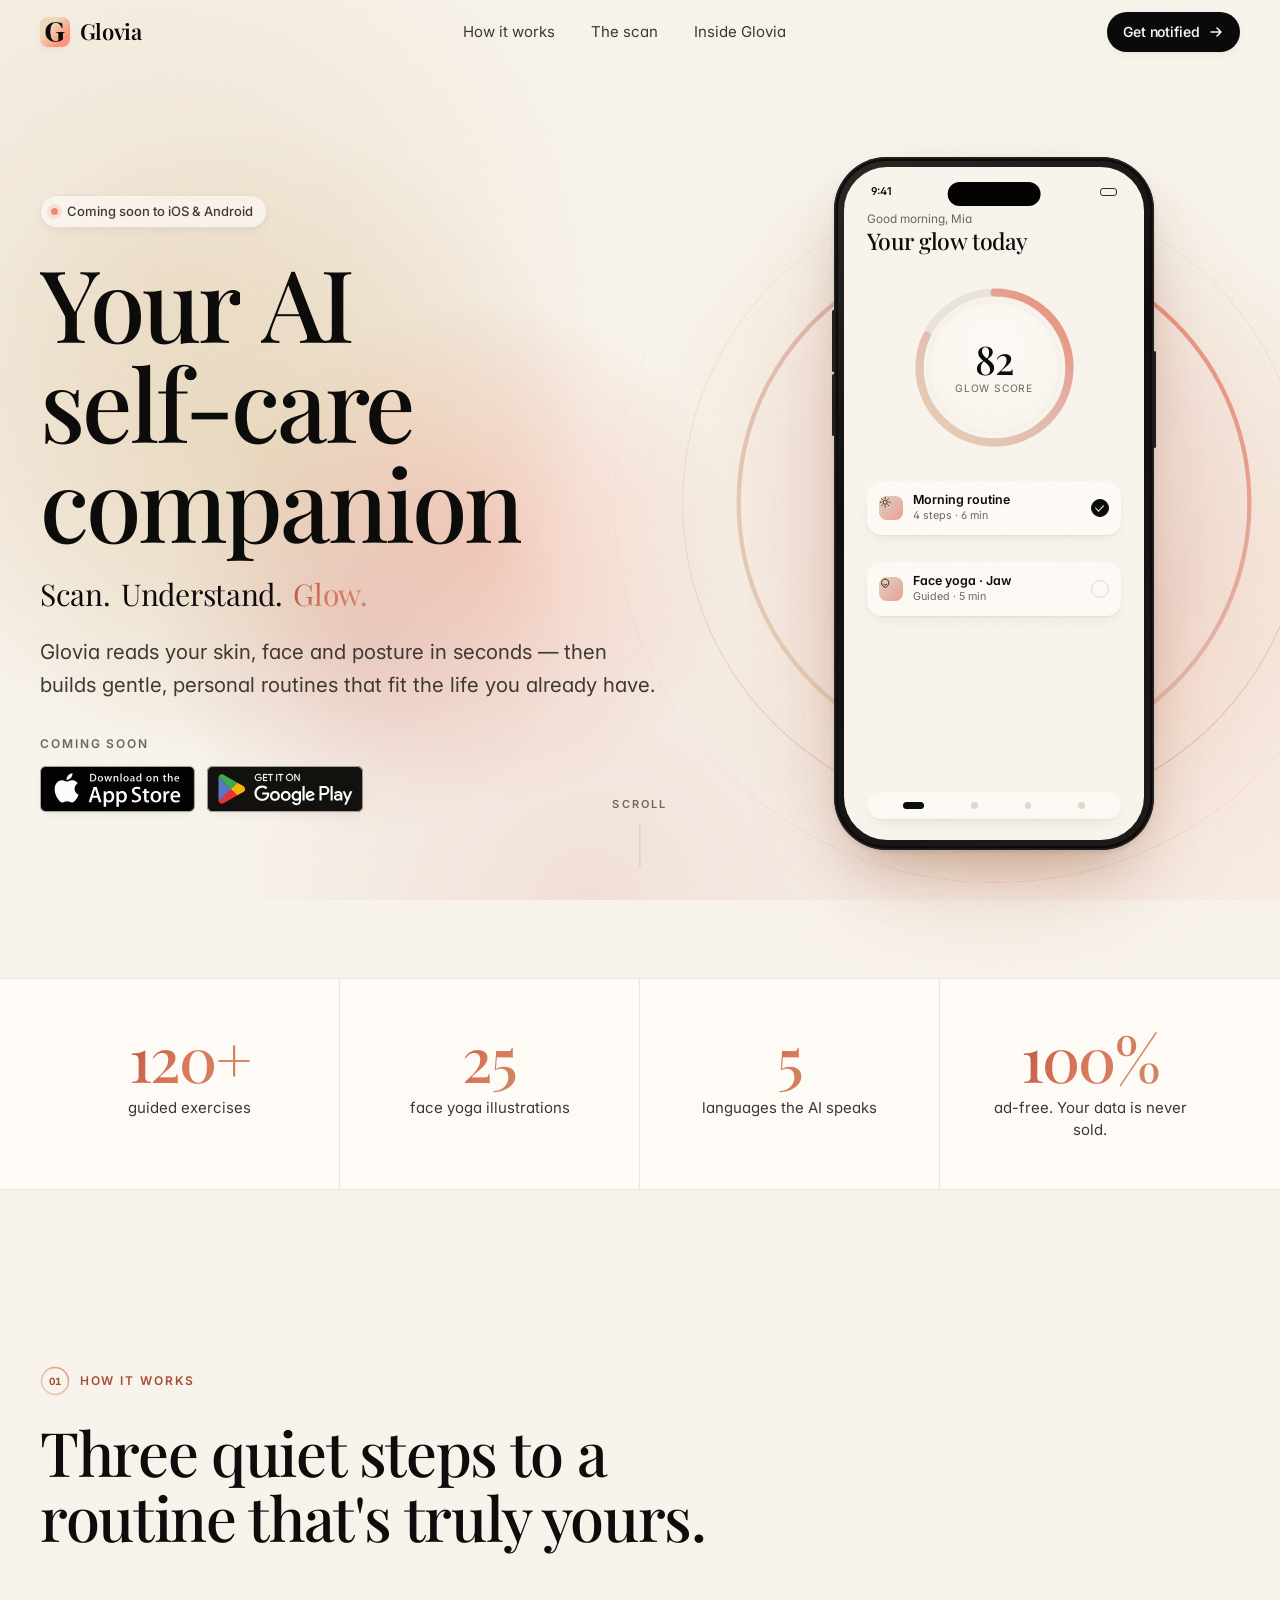
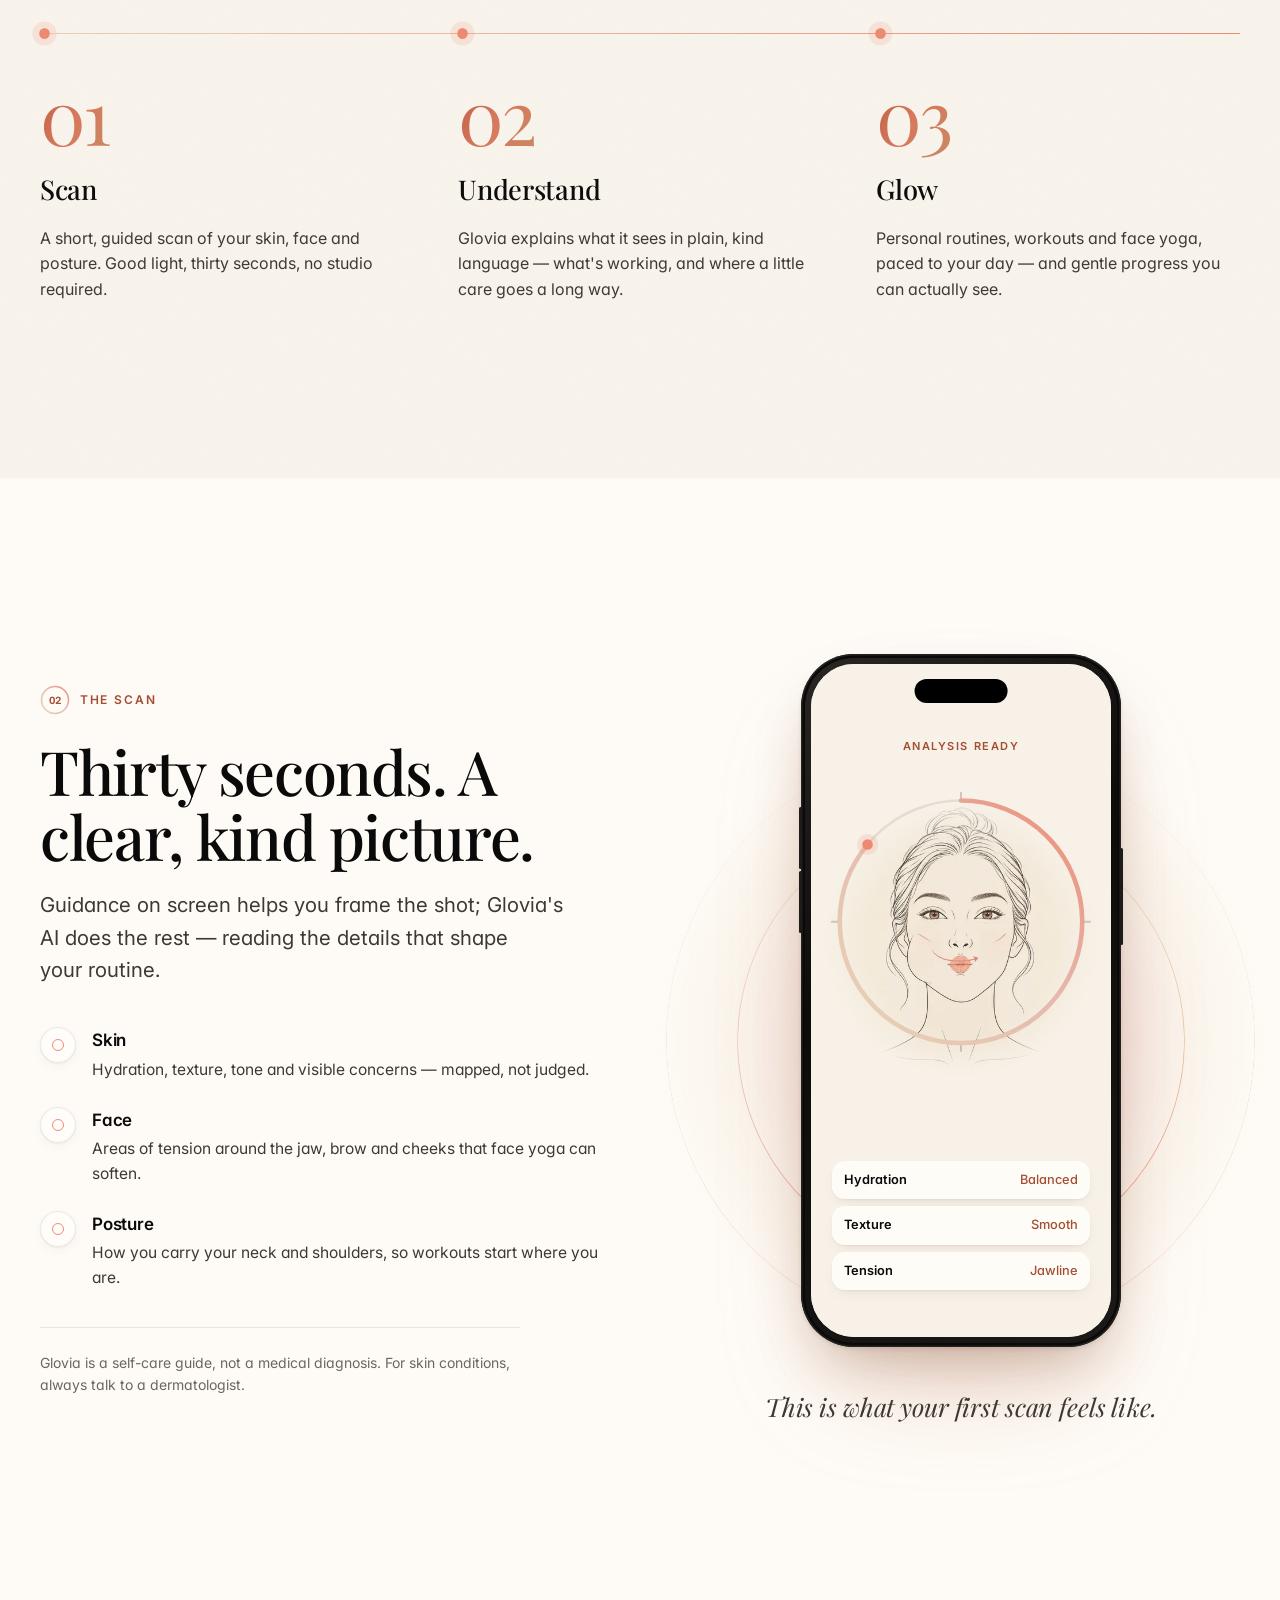
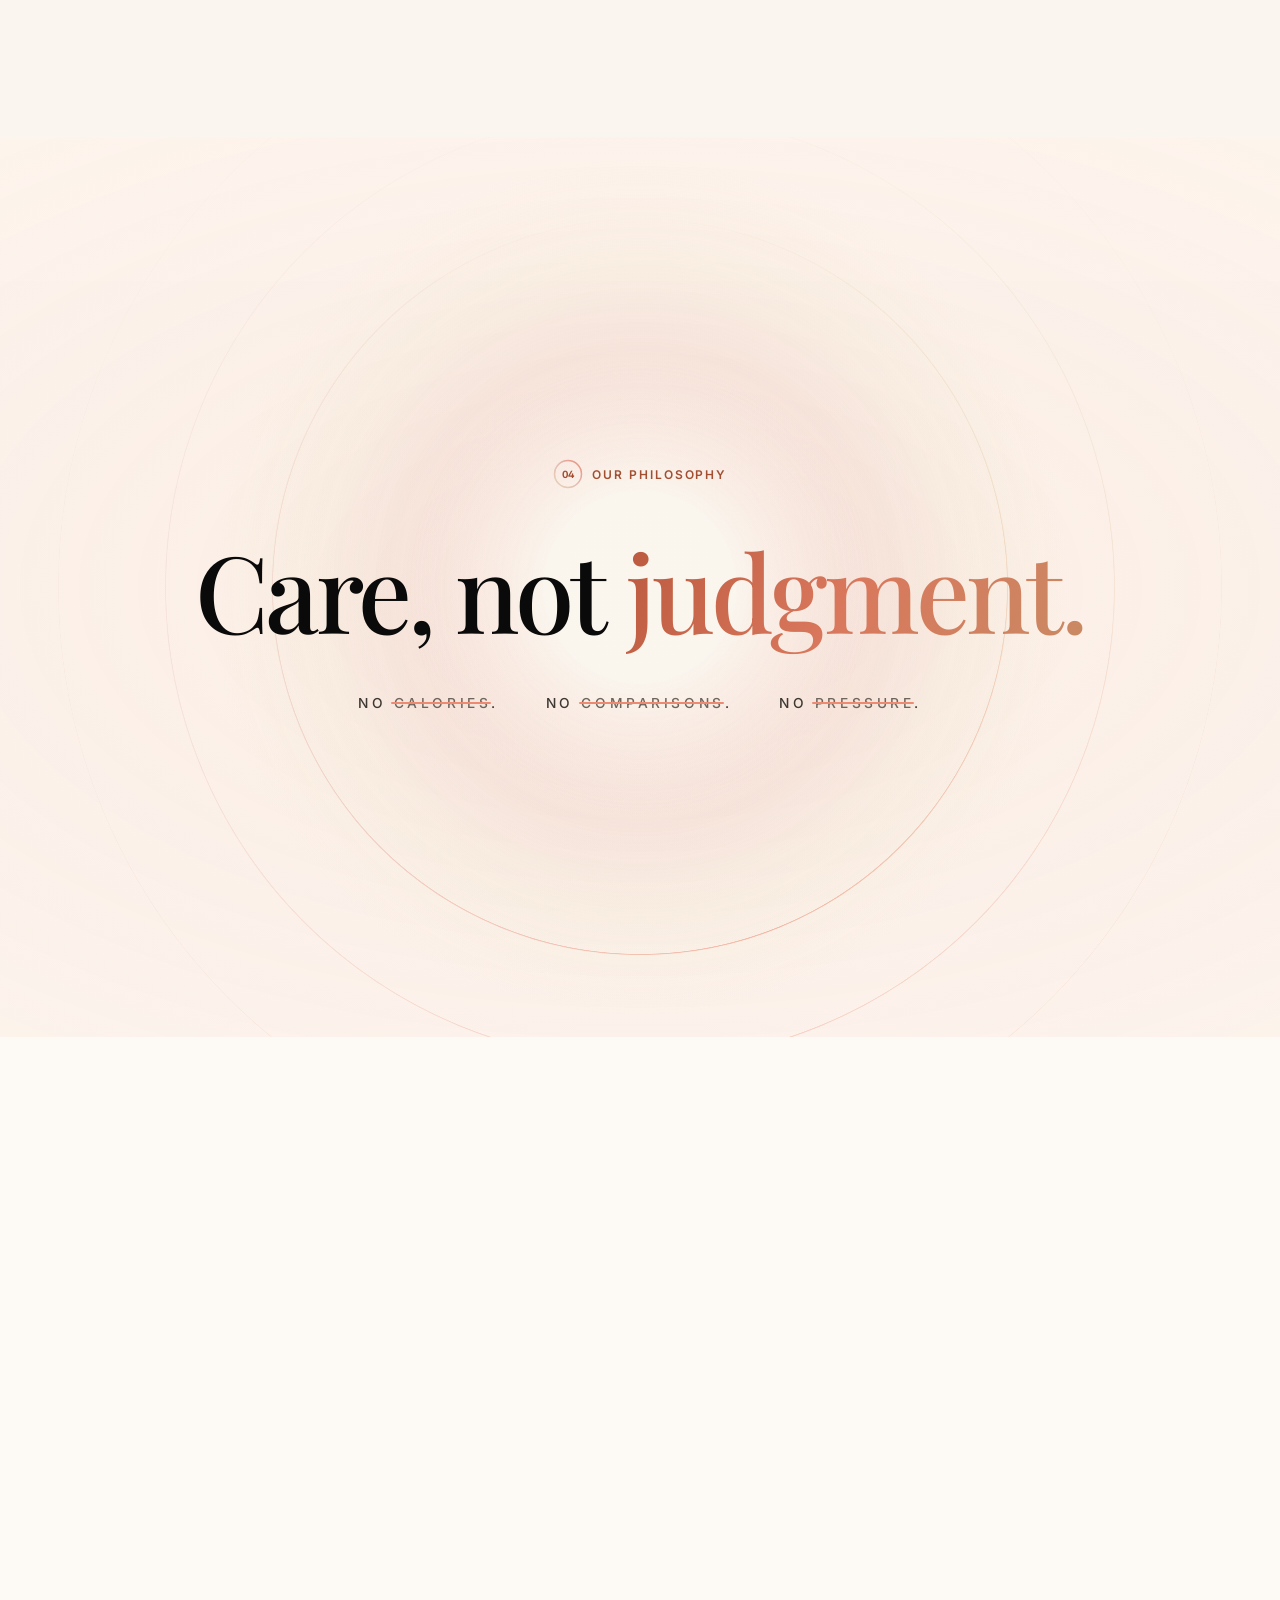
==== commit 02fae996: "Perf: compress the entrance, render lazy sections later, drop blur filters Co-Authored-By: Claude Op" ====
--- a/index.html
+++ b/index.html
@@ -9,7 +9,8 @@
   <meta name="theme-color" content="#FAF6EF">
   <meta name="color-scheme" content="light">
 
-    <meta property="og:type" content="website">
+  
+  <meta property="og:type" content="website">
   <meta property="og:site_name" content="Glovia">
   <meta property="og:title" content="Glovia — Your AI self-care companion">
   <meta property="og:description" content="Scan. Understand. Glow. Personal routines for skin, face and posture — care, not judgment.">
@@ -32,7 +33,7 @@
   <link rel="preload" href="assets/fonts/inter-var.woff2" as="font" type="font/woff2" crossorigin>
 
   <script>document.documentElement.classList.add('js')</script>
-  <style>@font-face{font-family:"Playfair Display";src:url("assets/fonts/playfair-var.woff2") format("woff2-variations"),url("assets/fonts/playfair-var.woff2") format("woff2");font-weight:400 900;font-style:normal;font-display:swap}@font-face{font-family:"Playfair Display";src:url("assets/fonts/playfair-italic.woff2") format("woff2-variations"),url("assets/fonts/playfair-italic.woff2") format("woff2");font-weight:400 900;font-style:italic;font-display:swap}@font-face{font-family:"Inter";src:url("assets/fonts/inter-var.woff2") format("woff2-variations"),url("assets/fonts/inter-var.woff2") format("woff2");font-weight:100 900;font-style:normal;font-display:swap}:root{--cream:#FAF6EF;--cream-2:#F3ECE0;--paper:#FFFDF9;--line:rgba(64,44,28,.10);--line-strong:rgba(64,44,28,.16);--ink:#0A0A0A;--ink-2:#3D3833;--muted:#6E665E;--peach:#E8D5B7;--rose:#E5B8B0;--coral:#F4A08A;--coral-strong:#EE8A72;--accent-ink:#A44E31;--grad:linear-gradient(135deg,var(--peach) 0%,var(--rose) 55%,var(--coral) 100%);--grad-ink:linear-gradient(120deg,#B9583C 0%,#D9785C 50%,#C98A63 100%);--serif:"Playfair Display","Iowan Old Style",Georgia,"Times New Roman",serif;--sans:"Inter",ui-sans-serif,system-ui,-apple-system,"Segoe UI",Roboto,sans-serif;--fs-hero:clamp(2.875rem,1.35rem + 6.2vw,6.25rem);--fs-philo:clamp(3rem,.6rem + 7.6vw,8.5rem);--fs-h2:clamp(2.125rem,1.35rem + 3.1vw,4.25rem);--fs-h3:clamp(1.375rem,1.22rem + .6vw,1.75rem);--fs-num:clamp(3rem,2.2rem + 3.2vw,5rem);--fs-stat:clamp(2.5rem,1.8rem + 2.6vw,4.25rem);--fs-lead:clamp(1.0625rem,1rem + .35vw,1.3125rem);--fs-body:1rem;--fs-small:.875rem;--fs-eyebrow:.75rem;--gutter:clamp(1rem,.5rem + 2.5vw,2.5rem);--section:clamp(5.5rem,3rem + 10vw,11rem);--maxw:1200px;--shadow-1:0 1px 2px rgba(70,44,24,.05),0 4px 14px -4px rgba(70,44,24,.07);--shadow-2:0 2px 6px rgba(70,44,24,.05),0 28px 56px -18px rgba(120,66,36,.24);--ease-out:cubic-bezier(.16,1,.3,1);--ease-soft:cubic-bezier(.22,.61,.36,1);--ease-io:cubic-bezier(.65,0,.35,1);--dur-hover:220ms;--radius:28px;--nav-h:64px;--noise:url("data:image/svg+xml,%3Csvg xmlns='http://www.w3.org/2000/svg' width='180' height='180'%3E%3Cfilter id='n'%3E%3CfeTurbulence type='fractalNoise' baseFrequency='.85' numOctaves='3' stitchTiles='stitch'/%3E%3CfeColorMatrix values='0 0 0 0 .3 0 0 0 0 .2 0 0 0 0 .12 0 0 0 .9 0'/%3E%3C/filter%3E%3Crect width='100%25' height='100%25' filter='url(%23n)'/%3E%3C/svg%3E");color-scheme:light}*,*::before,*::after{box-sizing:border-box}html{-webkit-text-size-adjust:100%;text-size-adjust:100%;scroll-padding-top:calc(var(--nav-h) + 16px)}@media (prefers-reduced-motion:no-preference){html:not(.js){scroll-behavior:smooth}}body{margin:0;background:var(--cream);color:var(--ink);font-family:var(--sans);font-size:var(--fs-body);line-height:1.6;font-optical-sizing:auto;font-feature-settings:"cv11","ss01";-webkit-font-smoothing:antialiased;-moz-osx-font-smoothing:grayscale;text-rendering:optimizeLegibility;overflow-x:clip}img,svg{display:block;max-width:100%}a{color:inherit;text-decoration:none}p{margin:0}h1,h2,h3{margin:0;font-weight:inherit}ul,ol{margin:0;padding:0;list-style:none}button{font:inherit;color:inherit}::selection{background:#F7B9A6;color:var(--ink)}:focus-visible{outline:2px solid var(--accent-ink);outline-offset:3px;border-radius:6px}.skip{position:absolute;left:16px;top:-60px;z-index:100;background:var(--ink);color:var(--cream);padding:10px 16px;border-radius:999px;font-size:var(--fs-small);transition:top .2s var(--ease-out)}.skip:focus{top:12px}.container{width:100%;max-width:calc(var(--maxw) + var(--gutter) * 2);margin-inline:auto;padding-inline:var(--gutter)}.section{padding-block:var(--section);position:relative}.bg-cream{background:transparent}.bg-paper{background:rgba(255,253,249,.72)}.grain{position:relative;isolation:isolate}.grain::after{content:"";position:absolute;inset:0;z-index:3;pointer-events:none;background-image:var(--noise);background-size:180px;opacity:.055}.eyebrow{display:inline-flex;align-items:center;gap:.6rem;font-size:var(--fs-eyebrow);font-weight:600;letter-spacing:.16em;text-transform:uppercase;color:var(--accent-ink)}.eyebrow::before{content:"";width:18px;height:1px;background:currentColor;opacity:.6}.h2{font-family:var(--serif);font-size:var(--fs-h2);font-weight:500;line-height:1.06;letter-spacing:-.022em;text-wrap:balance}.h3{font-family:var(--serif);font-size:var(--fs-h3);font-weight:500;line-height:1.2;letter-spacing:-.01em}.lead{font-size:var(--fs-lead);line-height:1.6;color:var(--ink-2);max-width:34em;text-wrap:pretty}.grad-text{background:var(--grad-ink);-webkit-background-clip:text;background-clip:text;color:transparent}.section-head{display:grid;gap:1.25rem;max-width:46rem}.section-head .h2{margin-top:.25rem}.section-head--center{margin-inline:auto;text-align:center;justify-items:center}.btn{--bg:var(--ink);--fg:var(--cream);display:inline-flex;align-items:center;justify-content:center;gap:.5rem;min-height:44px;padding:.7rem 1.25rem;border:0;border-radius:999px;background:var(--bg);color:var(--fg);font-size:.9375rem;font-weight:550;letter-spacing:-.005em;box-shadow:var(--shadow-1);cursor:pointer;transition:transform var(--dur-hover) var(--ease-soft),box-shadow var(--dur-hover) var(--ease-soft)}.btn:hover{transform:scale(1.02);box-shadow:var(--shadow-2)}.btn:active{transform:scale(.99)}.btn svg{width:16px;height:16px;transition:transform var(--dur-hover) var(--ease-soft)}.btn:hover svg{transform:translateX(2px)}.btn--sm{min-height:40px;padding:.5rem 1rem;font-size:.875rem}.nav{position:fixed;inset:0 0 auto 0;z-index:50;height:var(--nav-h);transition:background-color .35s var(--ease-soft),box-shadow .35s var(--ease-soft)}.nav.is-scrolled{background:rgba(250,246,239,.72);-webkit-backdrop-filter:saturate(180%) blur(18px);backdrop-filter:saturate(180%) blur(18px);box-shadow:0 1px 0 var(--line)}@supports not ((backdrop-filter:blur(1px)) or (-webkit-backdrop-filter:blur(1px))){.nav.is-scrolled{background:rgba(250,246,239,.96)}}.nav__inner{height:100%;display:flex;align-items:center;justify-content:space-between;gap:1.5rem}.brand{display:inline-flex;align-items:center;gap:.6rem;font-family:var(--serif);font-size:1.375rem;font-weight:600;letter-spacing:-.015em}.brand img{width:30px;height:30px;border-radius:8px;box-shadow:var(--shadow-1)}.nav__links{display:none;gap:2.25rem;font-size:.9375rem;color:var(--ink-2)}.nav__links a{position:relative;padding-block:.5rem;transition:color var(--dur-hover) var(--ease-soft)}.nav__links a::after{content:"";position:absolute;left:0;right:0;bottom:.2rem;height:1px;background:currentColor;transform:scaleX(0);transform-origin:right;transition:transform .35s var(--ease-out)}.nav__links a:hover{color:var(--ink)}.nav__links a:hover::after{transform:scaleX(1);transform-origin:left}@media (min-width:820px){.nav__links{display:flex}}.aura{position:absolute;pointer-events:none;width:var(--size,760px);aspect-ratio:1;left:var(--x,50%);top:var(--y,50%);transform:translate(-50%,-50%);display:grid;place-items:center}.aura__glow{position:absolute;inset:-10%;border-radius:50%;background:radial-gradient(closest-side,rgba(250,246,239,1) 30%,rgba(250,246,239,0) 31%),radial-gradient(closest-side,rgba(244,160,138,.42) 0%,rgba(229,184,176,.30) 42%,rgba(232,213,183,.18) 62%,rgba(250,246,239,0) 76%);filter:blur(28px)}.ring{position:absolute;width:var(--r,100%);aspect-ratio:1;border-radius:50%;background:conic-gradient(from 0deg,rgba(232,213,183,0) 0deg,rgba(232,213,183,.9) 70deg,rgba(238,138,114,.95) 160deg,rgba(229,184,176,.8) 250deg,rgba(232,213,183,0) 360deg);-webkit-mask:radial-gradient(farthest-side,transparent calc(100% - var(--w,1.5px)),#000 calc(100% - var(--w,1.5px) + .5px));mask:radial-gradient(farthest-side,transparent calc(100% - var(--w,1.5px)),#000 calc(100% - var(--w,1.5px) + .5px));opacity:var(--o,.9);animation:spin var(--t,48s) linear infinite}.ring:nth-child(3){animation-direction:reverse}@keyframes spin{to{transform:rotate(360deg)}}.hero{position:relative;padding-top:calc(var(--nav-h) + clamp(2.5rem,1rem + 6vw,6rem));padding-bottom:clamp(4.5rem,2rem + 8vw,8rem);overflow:clip}.breath{position:absolute;z-index:0;pointer-events:none;width:min(1100px,190vw);aspect-ratio:1;left:50%;top:34%;transform:translate(-50%,-50%)}.breath span{position:absolute;inset:0;border-radius:50%;will-change:transform,opacity}.breath span:nth-child(1){background:radial-gradient(closest-side,rgba(232,213,183,.75),rgba(232,213,183,0) 70%);transform:translate(-12%,-4%) scale(.9)}.breath span:nth-child(2){background:radial-gradient(closest-side,rgba(244,160,138,.42),rgba(244,160,138,0) 68%);transform:translate(10%,6%) scale(.72)}.breath span:nth-child(3){background:radial-gradient(closest-side,rgba(229,184,176,.5),rgba(229,184,176,0) 66%);transform:translate(-2%,14%) scale(.6)}.hero__grid{position:relative;z-index:1;display:grid;gap:clamp(3.5rem,2rem + 4vw,5rem);align-items:center;text-align:center;justify-items:center}.hero__copy{position:relative;z-index:2;display:grid;gap:1.5rem;justify-items:center;max-width:40rem}.pill{display:inline-flex;align-items:center;gap:.55rem;padding:.4rem .85rem .4rem .7rem;border-radius:999px;background:rgba(255,253,249,.7);box-shadow:inset 0 0 0 1px var(--line),var(--shadow-1);font-size:.8125rem;font-weight:500;color:var(--ink-2)}.pill__dot{width:7px;height:7px;border-radius:50%;background:var(--coral-strong);box-shadow:0 0 0 4px rgba(238,138,114,.18)}.hero__title{font-family:var(--serif);font-size:var(--fs-hero);font-weight:500;line-height:1.0;letter-spacing:-.03em;text-wrap:balance}.w{display:inline-block;overflow:clip;padding-bottom:.12em;margin-bottom:-.12em;vertical-align:top}.w>span{display:inline-block}.hero__tagline{font-family:var(--serif);font-size:clamp(1.375rem,1.15rem + 1vw,1.875rem);letter-spacing:-.01em;line-height:1.2}.hero__tagline span + span{margin-left:.35em}.hero .lead{margin-inline:auto}.stores{display:grid;gap:.85rem;justify-items:center;margin-top:.5rem}.stores__label{font-size:var(--fs-eyebrow);font-weight:600;letter-spacing:.16em;text-transform:uppercase;color:var(--muted)}.stores__row{display:flex;gap:.75rem;flex-wrap:wrap;justify-content:center}.badge{display:block;border-radius:10px;box-shadow:var(--shadow-1);cursor:default;transition:transform var(--dur-hover) var(--ease-soft),box-shadow var(--dur-hover) var(--ease-soft)}.badge img{height:46px;width:auto}.badge:hover{transform:scale(1.02);box-shadow:var(--shadow-2)}.hero__visual{position:relative;display:grid;place-items:center;width:100%}.hero__visual .aura{--size:min(760px,150vw)}.parallax{position:relative;z-index:1;will-change:transform}.scroll-cue{display:none}@media (min-width:980px){.hero{min-height:max(100svh,760px);display:grid;align-items:center}.hero__grid{grid-template-columns:1.12fr .88fr;text-align:left;justify-items:start}.hero__copy{justify-items:start}.hero .lead{margin-inline:0}.stores{justify-items:start}.stores__row{justify-content:flex-start}.breath{left:30%;top:50%;width:min(1100px,80vw)}.scroll-cue{position:absolute;left:50%;top:calc(100svh - 104px);z-index:2;display:grid;justify-items:center;gap:.6rem;transform:translateX(-50%);font-size:.6875rem;font-weight:600;letter-spacing:.2em;text-transform:uppercase;color:var(--muted);transition:opacity .5s var(--ease-soft)}.scroll-cue__line{position:relative;width:1px;height:44px;background:var(--line-strong);overflow:hidden}.scroll-cue__line::after{content:"";position:absolute;left:0;top:0;width:1px;height:40%;background:linear-gradient(transparent,var(--coral-strong));transform:translateY(-100%)}.is-scrolled-page .scroll-cue{opacity:0}}.phone{--pw:clamp(250px,64vw,320px);position:relative;z-index:1;width:var(--pw);aspect-ratio:9 / 19.5;padding:calc(var(--pw) * .032);border-radius:calc(var(--pw) * .165);background:linear-gradient(145deg,#2A2724 0%,#0D0C0B 40%,#1C1A18 100%);box-shadow:inset 0 0 0 1.5px rgba(255,255,255,.10),inset 0 0 0 4px #0B0A09,0 2px 4px rgba(40,24,12,.10),0 30px 60px -20px rgba(110,60,30,.35),0 60px 120px -40px rgba(200,110,80,.30)}.phone::before,.phone::after{content:"";position:absolute;width:3px;border-radius:2px;background:#1E1C1A}.phone::before{left:-2px;top:22%;height:9%;box-shadow:0 calc(var(--pw) * .2) 0 #1E1C1A}.phone::after{right:-2px;top:28%;height:14%}.phone__screen{position:relative;height:100%;overflow:hidden;border-radius:calc(var(--pw) * .135);background:var(--cream);isolation:isolate}.phone__island{position:absolute;z-index:6;top:2.2%;left:50%;transform:translateX(-50%);width:31%;height:3.6%;border-radius:999px;background:#000}.phone__shot{position:absolute;inset:0;width:100%;height:100%;object-fit:cover;z-index:5}.ui{position:absolute;inset:0;padding:15% 7.5% 7%;display:flex;flex-direction:column;gap:4.5%;font-size:calc(var(--pw) * .041);line-height:1.35;color:var(--ink)}.ui__status{position:absolute;top:2.6%;left:9%;right:9%;display:flex;justify-content:space-between;align-items:center;font-size:.82em;font-weight:600}.ui__status i{display:inline-block;width:1.6em;height:.75em;border-radius:3px;border:1.5px solid currentColor;opacity:.85}.ui__hello{color:var(--muted);font-size:.9em}.ui__title{font-family:var(--serif);font-size:1.75em;line-height:1.1;letter-spacing:-.02em;font-weight:500}.ui__score{position:relative;align-self:center;width:64%;aspect-ratio:1;border-radius:50%;display:grid;place-items:center;text-align:center;background:conic-gradient(from -90deg,var(--peach) 0%,var(--rose) 45%,var(--coral-strong) 82%,rgba(64,44,28,.08) 82% 100%);margin-block:2%}.ui__score::before{content:"";position:absolute;inset:7%;border-radius:50%;background:radial-gradient(circle at 50% 35%,#FFFDF9,var(--cream));box-shadow:inset 0 1px 6px rgba(70,44,24,.06)}.ui__score b{position:relative;display:block;font-family:var(--serif);font-weight:500;font-size:3em;line-height:1;letter-spacing:-.03em}.ui__score small{position:relative;display:block;font-size:.78em;color:var(--muted);letter-spacing:.08em;text-transform:uppercase;margin-top:.3em}.ui__card{display:flex;align-items:center;gap:.8em;padding:.85em .95em;border-radius:1.1em;background:#FFFDF9;box-shadow:0 1px 2px rgba(70,44,24,.05),0 6px 16px -8px rgba(70,44,24,.14)}.ui__ic{width:2.2em;height:2.2em;border-radius:.7em;display:grid;place-items:center;background:var(--grad);flex:none}.ui__ic svg{width:1.15em;height:1.15em}.ui__card div{flex:1;min-width:0}.ui__card strong{display:block;font-weight:600;font-size:.95em}.ui__card span{display:block;color:var(--muted);font-size:.82em}.ui__check{width:1.4em;height:1.4em;border-radius:50%;border:1.5px solid var(--line-strong);flex:none}.ui__check.is-done{background:var(--ink);border-color:var(--ink);position:relative}.ui__check.is-done::after{content:"";position:absolute;left:33%;top:18%;width:30%;height:50%;border:solid var(--cream);border-width:0 1.5px 1.5px 0;transform:rotate(45deg)}.ui__nav{margin-top:auto;display:flex;justify-content:space-around;align-items:center;padding:.8em 1em;border-radius:999px;background:rgba(255,253,249,.9);box-shadow:0 1px 2px rgba(70,44,24,.05),0 6px 16px -8px rgba(70,44,24,.14)}.ui__nav i{width:.5em;height:.5em;border-radius:50%;background:var(--line-strong)}.ui__nav i:first-child{width:1.6em;border-radius:999px;background:var(--ink)}.stats{background:rgba(255,253,249,.72);border-block:1px solid var(--line)}.stats__grid{display:grid;grid-template-columns:1fr 1fr}.stat{padding:clamp(2rem,1.4rem + 2vw,3.25rem) clamp(.75rem,.4rem + 1.5vw,2rem);display:grid;gap:.5rem;align-content:start;text-align:center;justify-items:center}.stat:nth-child(odd){border-right:1px solid var(--line)}.stat:nth-child(-n+2){border-bottom:1px solid var(--line)}.stat__num{font-family:var(--serif);font-size:var(--fs-stat);font-weight:500;line-height:1;letter-spacing:-.03em;font-variant-numeric:lining-nums tabular-nums}.stat__label{font-size:.9375rem;color:var(--ink-2);max-width:14rem;line-height:1.45}@media (min-width:820px){.stats__grid{grid-template-columns:repeat(4,1fr)}.stat{border-bottom:0 !important}.stat:not(:last-child){border-right:1px solid var(--line)}}.steps{position:relative;margin-top:clamp(3.5rem,2rem + 4vw,6rem);display:grid;gap:3rem;padding-left:2.25rem}.steps__track{position:absolute;left:4px;top:.5rem;bottom:0;width:1px;background:var(--line-strong)}.steps__fill{position:absolute;inset:0;background:linear-gradient(180deg,var(--peach),var(--coral-strong));transform-origin:top;transform:scaleY(var(--p,1))}.step{position:relative;display:grid;gap:.9rem;align-content:start}.step__node{position:absolute;left:-2.25rem;top:.35rem;width:9px;height:9px;border-radius:50%;background:var(--paper);box-shadow:inset 0 0 0 1.5px var(--line-strong);transition:background-color .4s var(--ease-soft),box-shadow .4s var(--ease-soft),transform .5s var(--ease-out)}.step.is-lit .step__node,html:not(.js) .step__node{background:var(--coral-strong);box-shadow:inset 0 0 0 1.5px var(--coral-strong),0 0 0 6px rgba(238,138,114,.16);transform:scale(1.15)}.step__num{font-family:var(--serif);font-size:var(--fs-num);font-weight:400;line-height:1;letter-spacing:-.04em;font-variant-numeric:lining-nums}.step__num .grad-text{padding-right:.04em}.step__title{font-family:var(--serif);font-size:var(--fs-h3);font-weight:500;letter-spacing:-.01em}.step p{color:var(--ink-2);max-width:22rem}@media (min-width:820px){.steps{grid-template-columns:repeat(3,1fr);gap:clamp(2rem,1rem + 3vw,4rem);padding-left:0;padding-top:2.75rem}.steps__track{left:0;right:0;top:0;bottom:auto;width:auto;height:1px}.steps__fill{background:linear-gradient(90deg,var(--peach),var(--coral-strong));transform-origin:left;transform:scaleX(var(--p,1))}.step__node{left:0;top:calc(-2.75rem - 4px)}}.split{display:grid;gap:clamp(3.5rem,2rem + 4vw,6rem);align-items:center}.split__visual{position:relative;display:grid;place-items:center;min-height:600px}.split__visual .aura{--size:min(640px,130vw)}.points{display:grid;gap:1.5rem;margin-top:2.5rem}.point{display:grid;grid-template-columns:2.25rem 1fr;gap:1rem;align-items:start}.point__mark{width:2.25rem;height:2.25rem;border-radius:50%;display:grid;place-items:center;background:var(--paper);box-shadow:inset 0 0 0 1px var(--line),var(--shadow-1)}.point__mark::before{content:"";width:12px;height:12px;border-radius:50%;border:1.5px solid var(--coral-strong)}.point h3{font-size:1.0625rem;font-weight:600;letter-spacing:-.01em;margin-bottom:.2rem}.point p{color:var(--ink-2);font-size:.975rem}.note{margin-top:2.25rem;padding-top:1.5rem;border-top:1px solid var(--line);font-size:var(--fs-small);color:var(--muted);max-width:30rem}@media (min-width:980px){.split{grid-template-columns:1fr 1fr}.split__visual{min-height:720px}}.scan-ui{position:absolute;inset:0;background:#F7F1E8;font-size:calc(var(--pw) * .04)}.scan-ui__face{position:absolute;top:20.5%;left:50%;width:92%;max-width:none;height:auto;transform:translateX(-50%);mix-blend-mode:multiply;-webkit-mask-image:radial-gradient(closest-side,#000 70%,transparent 100%);mask-image:radial-gradient(closest-side,#000 70%,transparent 100%)}.scan-ring{position:absolute;top:18.7%;left:50%;width:88%;transform:translateX(-50%);overflow:visible}.scan-ring__track{stroke:rgba(64,44,28,.10)}.scan-ring__arc{stroke-dasharray:100;stroke-dashoffset:var(--arc,14)}.scan-ring__tick{stroke:rgba(64,44,28,.22)}.scan-ring__head{opacity:1}.scan-beam{position:absolute;left:0;right:0;top:0;height:2px;z-index:2;background:linear-gradient(90deg,transparent,var(--coral-strong) 20%,#F7B9A6 50%,var(--coral-strong) 80%,transparent);box-shadow:0 0 12px 2px rgba(238,138,114,.55),0 -24px 32px -8px rgba(244,160,138,.22);opacity:0}.scan-ui__label{position:absolute;top:11%;left:0;right:0;height:1.4em;text-align:center;font-size:.86em;font-weight:600;letter-spacing:.14em;text-transform:uppercase;color:var(--ink-2)}.scan-ui__label span{position:absolute;inset:0;transition:opacity .5s var(--ease-soft),transform .5s var(--ease-out)}.scan-ui__label .is-done{color:var(--accent-ink)}.scan-ui__chips{position:absolute;left:7%;right:7%;bottom:7%;display:grid;gap:.55em}.chip{display:flex;justify-content:space-between;align-items:center;padding:.7em .95em;border-radius:1em;background:rgba(255,253,249,.92);box-shadow:0 1px 2px rgba(70,44,24,.05),0 6px 16px -8px rgba(70,44,24,.16)}.chip strong{font-weight:600}.chip span{color:var(--accent-ink);font-weight:500}.scan-ui__label .is-scanning{opacity:0}.inside{overflow:clip}.inside__blobs{position:absolute;inset:0;pointer-events:none;z-index:0}.inside__blobs span{position:absolute;border-radius:50%}.inside__blobs span:nth-child(1){width:720px;height:720px;left:-180px;top:22%;background:radial-gradient(closest-side,rgba(244,160,138,.35),transparent 70%)}.inside__blobs span:nth-child(2){width:820px;height:820px;right:-240px;top:46%;background:radial-gradient(closest-side,rgba(232,213,183,.7),transparent 70%)}.inside__blobs span:nth-child(3){width:520px;height:520px;left:40%;bottom:-160px;background:radial-gradient(closest-side,rgba(229,184,176,.45),transparent 70%)}.inside .container{position:relative;z-index:1}.bento{margin-top:clamp(3rem,2rem + 3vw,5rem);display:grid;gap:1.25rem}.card{position:relative;overflow:hidden;display:flex;flex-direction:column;border-radius:var(--radius);background:rgba(255,253,249,.52);-webkit-backdrop-filter:blur(22px) saturate(140%);backdrop-filter:blur(22px) saturate(140%);box-shadow:inset 0 0 0 1px rgba(255,255,255,.75),inset 0 1px 0 rgba(255,255,255,.9),0 0 0 1px var(--line),var(--shadow-1);transition:transform var(--dur-hover) var(--ease-soft),box-shadow var(--dur-hover) var(--ease-soft)}.card:hover{transform:translateY(-6px);box-shadow:inset 0 0 0 1px rgba(255,255,255,.75),inset 0 1px 0 rgba(255,255,255,.9),0 0 0 1px var(--line),var(--shadow-2)}.card__body{padding:clamp(1.5rem,1.1rem + 1.4vw,2.25rem);display:grid;gap:.6rem}.card__top{display:flex;align-items:center;gap:.9rem;margin-bottom:.35rem}.card__icon{position:relative;width:52px;height:52px;border-radius:50%;flex:none;display:grid;place-items:center;background:rgba(255,253,249,.8);box-shadow:inset 0 0 0 1px rgba(255,255,255,.9),0 0 0 1px var(--line),var(--shadow-1);transition:transform .35s var(--ease-out)}.card__icon svg{width:36px;height:36px}.card:hover .card__icon{transform:scale(1.08)}.card__tag{font-size:var(--fs-eyebrow);font-weight:600;letter-spacing:.16em;text-transform:uppercase;color:var(--accent-ink)}.card p{color:var(--ink-2);max-width:30rem}.card__media{position:relative;flex:1;min-height:220px}.card__media img{width:100%;height:100%;object-fit:cover;transition:transform .8s var(--ease-out)}.card:hover .card__media img{transform:scale(1.03)}.card--photo .card__media{order:-1;aspect-ratio:16 / 10;overflow:hidden}.card--yoga .card__media{display:grid;place-items:center;padding:0 1.5rem}.card--yoga .card__media img{width:min(74%,320px);height:auto;mix-blend-mode:multiply;-webkit-mask-image:radial-gradient(closest-side,#000 72%,transparent 100%);mask-image:radial-gradient(closest-side,#000 72%,transparent 100%)}.routine{display:grid;grid-template-columns:1fr 1fr;gap:.9rem;padding:0 clamp(1.5rem,1.1rem + 1.4vw,2.25rem) clamp(1.5rem,1.1rem + 1.4vw,2.25rem)}.routine__col{border-radius:20px;padding:1.1rem 1.1rem 1.25rem;background:var(--paper);box-shadow:var(--shadow-1)}.routine__col--pm{background:#1B1916;color:#F3ECE0}.routine__head{display:flex;align-items:center;gap:.5rem;font-weight:600;font-size:.9375rem;margin-bottom:.85rem}.routine__head svg{width:18px;height:18px}.routine__col li{display:flex;align-items:center;gap:.6rem;font-size:.875rem;padding-block:.42rem;border-top:1px solid var(--line)}.routine__col--pm li{border-color:rgba(243,236,224,.12)}.routine__col li::before{content:"";width:6px;height:6px;border-radius:50%;background:var(--coral-strong);flex:none}.routine__col--pm li::before{background:var(--peach)}.chart{padding:0 clamp(1.5rem,1.1rem + 1.4vw,2.25rem) clamp(1.5rem,1.1rem + 1.4vw,2.25rem)}.chart__panel{border-radius:20px;padding:1.25rem 1.25rem 1rem;background:var(--paper);box-shadow:var(--shadow-1)}.chart__top{display:flex;justify-content:space-between;align-items:baseline;margin-bottom:.75rem;font-size:.875rem;color:var(--muted)}.chart__top b{font-family:var(--serif);font-weight:500;font-size:2rem;color:var(--ink);letter-spacing:-.02em}.chart__top em{font-style:normal;color:var(--accent-ink);font-weight:600;margin-left:.4rem;font-size:.875rem}.chart svg{width:100%;height:auto;overflow:visible}.chart__line{stroke-dasharray:1;stroke-dashoffset:var(--dash,0);transition:stroke-dashoffset 1.8s var(--ease-out) .2s}.chart__x{display:flex;justify-content:space-between;font-size:.75rem;color:var(--muted);margin-top:.5rem}@media (min-width:820px){.bento{grid-template-columns:repeat(12,1fr);gap:1.5rem}.card--routines{grid-column:span 7}.card--workouts{grid-column:span 5}.card--yoga{grid-column:span 5}.card--progress{grid-column:span 7}}.philo{position:relative}.philo__stage{position:relative;min-height:100svh;display:grid;place-items:center;text-align:center;overflow:clip;padding-block:var(--section)}.philo .aura{--size:min(1100px,170vw);z-index:0;transform:translate(-50%,-50%) scale(var(--glow-s,1))}.philo .aura__glow{inset:6%}.philo__inner{position:relative;z-index:1;display:grid;gap:clamp(2rem,1.4rem + 2vw,3.25rem);justify-items:center}.philo__title{font-family:var(--serif);font-size:var(--fs-philo);font-weight:500;line-height:1;letter-spacing:-.035em}.philo__nots{display:flex;flex-wrap:wrap;justify-content:center;gap:.5rem clamp(1.25rem,.8rem + 2vw,2.75rem);font-size:clamp(.75rem,.7rem + .2vw,.875rem);font-weight:500;letter-spacing:.26em;text-transform:uppercase;color:var(--ink-2)}.faq__list{margin-top:clamp(2.5rem,1.8rem + 2.5vw,4rem);max-width:52rem;margin-inline:auto;border-top:1px solid var(--line-strong)}.faq__item{border-bottom:1px solid var(--line-strong)}.faq__q{margin:0}.faq__btn{width:100%;display:flex;align-items:center;justify-content:space-between;gap:1.5rem;padding:1.6rem 0;background:none;border:0;cursor:pointer;text-align:left;font-family:var(--serif);font-size:clamp(1.1875rem,1.05rem + .5vw,1.5rem);font-weight:500;letter-spacing:-.01em;transition:color var(--dur-hover) var(--ease-soft)}.faq__btn:hover{color:var(--accent-ink)}.faq__panel{display:grid;grid-template-rows:1fr;transition:grid-template-rows .5s var(--ease-out)}.faq__panel>div{overflow:hidden}.faq__panel p{padding:0 3.5rem 1.75rem 0;color:var(--ink-2);max-width:44rem;transition:opacity .4s var(--ease-soft),transform .5s var(--ease-out)}.faq__panel a{color:var(--accent-ink);text-decoration:underline;text-underline-offset:3px}.js .faq__panel[data-closed]{grid-template-rows:0fr}.js .faq__panel[data-closed] p{opacity:0;transform:translateY(-6px)}.cta{overflow:clip;text-align:center}.cta .aura{--size:min(900px,160vw);--y:58%}.cta__inner{position:relative;z-index:1;display:grid;gap:1.5rem;justify-items:center}.cta .h2{font-size:clamp(2.375rem,1.4rem + 3.8vw,5rem);max-width:14ch}.notify{margin-top:.75rem;width:100%;max-width:30rem;display:flex;gap:.5rem;padding:.375rem;border-radius:999px;background:rgba(255,253,249,.85);box-shadow:inset 0 0 0 1px var(--line-strong),var(--shadow-1);transition:box-shadow var(--dur-hover) var(--ease-soft)}.notify:focus-within{box-shadow:inset 0 0 0 1.5px var(--accent-ink),var(--shadow-2)}.notify input{flex:1;min-width:0;border:0;background:transparent;outline:none;padding:0 1rem;font:inherit;font-size:1rem;color:var(--ink)}.notify input::placeholder{color:var(--muted)}.notify .btn{flex:none}.cta__fine{font-size:var(--fs-small);color:var(--muted)}.cta .stores{margin-top:1.25rem}@media (max-width:480px){.notify{flex-direction:column;border-radius:24px;padding:.5rem}.notify input{min-height:48px;text-align:center}}.footer{position:relative;background:transparent;padding-block:clamp(3.5rem,2.5rem + 3vw,5.5rem) 2.5rem}.footer::before{content:"";position:absolute;left:0;right:0;top:0;height:1px;background:linear-gradient(90deg,rgba(232,213,183,0),var(--peach) 18%,var(--coral-strong) 50%,var(--rose) 82%,rgba(229,184,176,0));z-index:4}.footer__grid{display:grid;gap:2.75rem}.footer__brand{display:grid;gap:1rem;align-content:start;max-width:22rem}.footer__slogan{font-family:var(--serif);font-size:1.5rem;letter-spacing:-.015em;line-height:1.2}.footer__brand p:not(.footer__slogan){color:var(--muted);font-size:.9375rem}.footer h2{font-size:var(--fs-eyebrow);font-weight:600;letter-spacing:.16em;text-transform:uppercase;color:var(--muted);margin-bottom:1.1rem}.footer li + li{margin-top:.65rem}.footer__col a{font-size:.9375rem;color:var(--ink-2);background:linear-gradient(currentColor,currentColor) 0 100% / 0 1px no-repeat;transition:background-size .35s var(--ease-out),color var(--dur-hover);padding-bottom:2px}.footer__col a:hover{color:var(--ink);background-size:100% 1px}.footer__col address{font-style:normal;color:var(--muted);font-size:.9375rem;line-height:1.7}.footer__links{display:grid;grid-template-columns:1fr 1fr;gap:2rem}.footer__bottom{margin-top:clamp(3rem,2rem + 3vw,4.5rem);padding-top:1.5rem;border-top:1px solid var(--line);display:flex;flex-wrap:wrap;gap:.75rem 2rem;justify-content:space-between;font-size:.8125rem;color:var(--muted)}@media (min-width:820px){.footer__grid{grid-template-columns:1.3fr 1.2fr .9fr;gap:3rem}}.cursor-dot,.cursor-ring{position:fixed;left:0;top:0;z-index:90;pointer-events:none;border-radius:50%;opacity:0;transition:opacity .3s var(--ease-soft),width .3s var(--ease-out),height .3s var(--ease-out),margin .3s var(--ease-out),background-color .3s}.cursor-dot{width:6px;height:6px;margin:-3px 0 0 -3px;background:var(--coral-strong)}.cursor-ring{width:30px;height:30px;margin:-15px 0 0 -15px;box-shadow:inset 0 0 0 1px rgba(238,138,114,.55)}.has-cursor .cursor-dot,.has-cursor .cursor-ring{opacity:1}.cursor-hover .cursor-ring{width:48px;height:48px;margin:-24px 0 0 -24px;background:rgba(238,138,114,.10)}.cursor-hover .cursor-dot{opacity:0}@media (prefers-reduced-motion:no-preference){.breath span:nth-child(1){animation:breathe-a 9s ease-in-out infinite alternate}.breath span:nth-child(2){animation:breathe-b 10s ease-in-out infinite alternate}.breath span:nth-child(3){animation:breathe-c 8s ease-in-out infinite alternate}.hero__title .w>span{transform:translateY(108%);animation:rise 1.15s var(--ease-out) forwards;animation-delay:calc(1250ms + var(--i,0) * 100ms)}.fade-in{opacity:0;transform:translateY(14px);animation:fade 1s var(--ease-out) forwards;animation-delay:var(--d,0ms)}.hero__visual .float{animation:phone-in 1.4s var(--ease-out) .35s both,float 7s ease-in-out 1.8s infinite alternate}.hero__visual .aura{animation:aura 2s var(--ease-out) .1s both}.scroll-cue__line::after{animation:cue 2.2s var(--ease-io) infinite}.scroll-cue{animation:cue-in 1s var(--ease-out) 2.6s both}.js [data-reveal]{opacity:0;transform:translateY(28px);transition:opacity 1s var(--ease-out),transform 1.1s var(--ease-out);transition-delay:var(--d,0ms)}.js [data-reveal].is-in{opacity:1;transform:none}.js .card[data-reveal].is-in{transition:opacity 1s var(--ease-out) var(--d,0ms),transform var(--dur-hover) var(--ease-soft),box-shadow var(--dur-hover) var(--ease-soft)}.js .card--progress:not(.is-in){--dash:1}.js .steps{--p:0}.js .scan-demo:not(.is-live){--arc:100}.js .scan-demo .scan-ring__arc{transition:stroke-dashoffset 2.2s var(--ease-io) .3s}.js .scan-demo .scan-ring__head{opacity:0;transition:opacity .5s var(--ease-soft) 2.3s}.js .scan-demo.is-live .scan-ring__head{opacity:1}.js .scan-demo .scan-beam{animation:beam 3.4s var(--ease-io) infinite;animation-play-state:paused}.js .scan-demo.is-live .scan-beam{animation-play-state:running}.js .scan-demo .chip{opacity:0;transform:translateY(10px);transition:opacity .6s var(--ease-soft),transform .7s var(--ease-out)}.js .scan-demo.is-live .chip{opacity:1;transform:none}.js .scan-demo.is-live .chip:nth-child(1){transition-delay:2.4s}.js .scan-demo.is-live .chip:nth-child(2){transition-delay:2.6s}.js .scan-demo.is-live .chip:nth-child(3){transition-delay:2.8s}.js .scan-demo .scan-ui__label .is-scanning{opacity:1}.js .scan-demo .scan-ui__label .is-done{opacity:0;transform:translateY(6px)}.js .scan-demo.is-live .scan-ui__label .is-scanning{opacity:0;transition-delay:2.4s}.js .scan-demo.is-live .scan-ui__label .is-done{opacity:1;transform:none;transition-delay:2.5s}}@keyframes rise{to{transform:none}}@keyframes fade{to{opacity:1;transform:none}}@keyframes phone-in{from{opacity:0;transform:translateY(48px) scale(.97)}to{opacity:1;transform:none}}@keyframes float{from{transform:translateY(0)}to{transform:translateY(-14px)}}@keyframes aura{from{opacity:0;transform:translate(-50%,-50%) scale(.9)}to{opacity:1;transform:translate(-50%,-50%) scale(1)}}@keyframes breathe-a{from{transform:translate(-12%,-4%) scale(.88);opacity:.75}to{transform:translate(-8%,-8%) scale(1.04);opacity:1}}@keyframes breathe-b{from{transform:translate(10%,6%) scale(.7);opacity:.65}to{transform:translate(4%,2%) scale(.86);opacity:1}}@keyframes breathe-c{from{transform:translate(-2%,14%) scale(.58);opacity:.9}to{transform:translate(6%,8%) scale(.74);opacity:.6}}@keyframes cue{0%{transform:translateY(-100%)}60%,100%{transform:translateY(260%)}}@keyframes beam{0%{top:8%;opacity:0}12%{opacity:1}50%{top:62%;opacity:1}62%,100%{top:70%;opacity:0}}@media (prefers-reduced-motion:reduce){*,*::before,*::after{animation-duration:.001ms !important;animation-iteration-count:1 !important;transition-duration:.001ms !important;transition-delay:0s !important}.ring{animation:none}.card:hover,.btn:hover,.badge:hover{transform:none}.card:hover .card__icon,.card:hover .card__media img{transform:none}}.ambient{position:fixed;inset:0;z-index:-1;pointer-events:none;overflow:hidden}.ambient span{position:absolute;border-radius:50%;will-change:transform}.ambient span:nth-child(1){width:70vmax;height:70vmax;left:-22vmax;top:-12vmax;background:radial-gradient(closest-side,rgba(232,213,183,.5),rgba(232,213,183,0))}.ambient span:nth-child(2){width:62vmax;height:62vmax;right:-20vmax;top:28vh;background:radial-gradient(closest-side,rgba(244,160,138,.22),rgba(244,160,138,0))}.ambient span:nth-child(3){width:56vmax;height:56vmax;left:18vw;bottom:-28vmax;background:radial-gradient(closest-side,rgba(229,184,176,.3),rgba(229,184,176,0))}.intro{display:none}.gring{position:absolute;width:70%;aspect-ratio:1;overflow:visible}.gring__track{stroke:rgba(64,44,28,.08)}.gring__arc{stroke-dasharray:100;stroke-dashoffset:7}.ui__score{background:none}.ui__score::before{inset:9%}.ui__ring{position:absolute;inset:0;width:100%;height:100%;transform:rotate(-90deg);overflow:visible}.ui__ring-track{stroke:rgba(64,44,28,.08)}.ui__ring-arc{stroke-dasharray:100;stroke-dashoffset:18}.progress-ring{position:fixed;z-index:40;right:max(16px,env(safe-area-inset-right));bottom:max(16px,env(safe-area-inset-bottom));width:52px;height:52px;border-radius:50%;display:grid;place-items:center;background:rgba(255,253,249,.8);-webkit-backdrop-filter:blur(12px);backdrop-filter:blur(12px);box-shadow:var(--shadow-1);font-family:var(--serif);font-size:1.125rem;font-weight:600;line-height:1;color:var(--ink);opacity:0;transform:translateY(10px) scale(.9);pointer-events:none;transition:opacity .4s var(--ease-soft),transform .5s var(--ease-out),box-shadow var(--dur-hover) var(--ease-soft)}.progress-ring.is-visible{opacity:1;transform:none;pointer-events:auto}.progress-ring.is-visible:hover{transform:scale(1.06);box-shadow:var(--shadow-2)}.progress-ring svg{position:absolute;inset:0;width:100%;height:100%;transform:rotate(-90deg);overflow:visible}.progress-ring__track{stroke:rgba(64,44,28,.10)}.progress-ring__arc{stroke-dasharray:100;stroke-dashoffset:100}.eyebrow--num::before{display:none}.sec-num{position:relative;width:30px;height:30px;flex:none;display:inline-grid;place-items:center;font-size:.625rem;font-weight:700;letter-spacing:0;font-variant-numeric:tabular-nums lining-nums}.sec-num svg{position:absolute;inset:0;width:100%;height:100%;transform:rotate(-90deg);overflow:visible}.sec-num__track{stroke:rgba(164,78,49,.18)}.sec-num__fill{stroke-dasharray:100;stroke-dashoffset:0}.card__icon .icon-ring{position:absolute;inset:-7px;width:calc(100% + 14px);height:calc(100% + 14px);transform:rotate(-90deg);overflow:visible;pointer-events:none}.icon-ring circle{stroke:var(--coral-strong);stroke-width:1.3;stroke-linecap:round;stroke-dasharray:100;stroke-dashoffset:100;transition:stroke-dashoffset .8s var(--ease-out)}.card:hover .icon-ring circle{stroke-dashoffset:0}.tilt{position:relative;z-index:1;will-change:transform}.phone__glare{position:absolute;inset:-40%;z-index:7;pointer-events:none;background:radial-gradient(circle at 50% 50%,rgba(255,255,255,.55),rgba(255,255,255,0) 40%);mix-blend-mode:soft-light;opacity:0;will-change:transform;transition:opacity .6s var(--ease-soft)}.tilt.is-active .phone__glare{opacity:1}.split__visual{grid-template-rows:auto auto;align-content:center}.scan-caption{position:relative;z-index:2;margin-top:2.5rem;font-family:var(--serif);font-style:italic;font-weight:400;font-size:clamp(1.25rem,1.1rem + .6vw,1.625rem);letter-spacing:-.005em;color:var(--ink-2);text-align:center}.philo__warm{position:absolute;inset:0;z-index:0;pointer-events:none;background:radial-gradient(120% 90% at 50% 50%,rgba(244,176,146,.16),rgba(244,176,146,.06))}.philo__title .pw{display:inline-block}.philo__nots{display:flex;flex-wrap:wrap;justify-content:center;gap:.5rem clamp(1.5rem,1rem + 2.4vw,3.25rem);font-size:clamp(.75rem,.7rem + .2vw,.875rem);font-weight:500;letter-spacing:.26em;text-transform:uppercase;color:var(--ink-2)}.philo__nots s{position:relative;text-decoration:none;color:var(--muted)}.philo__nots s::after{content:"";position:absolute;left:-.2em;right:.05em;top:50%;height:1.5px;margin-top:-1px;background:var(--coral-strong);border-radius:1px;transform-origin:left center}@media (max-width:560px){.philo__nots{flex-direction:column;align-items:center}}.faq__icon{position:relative;width:38px;height:38px;flex:none;transition:transform .6s var(--ease-out)}.faq__icon svg{position:absolute;inset:0;width:100%;height:100%;transform:rotate(-90deg);overflow:visible}.faq__icon .t{stroke:var(--line-strong)}.faq__icon .a{stroke:var(--coral-strong);stroke-dasharray:100;stroke-dashoffset:78;transition:stroke-dashoffset .7s var(--ease-out)}.faq__icon::before,.faq__icon::after{content:"";position:absolute;left:50%;top:50%;width:11px;height:1.5px;border-radius:1px;background:currentColor;transform:translate(-50%,-50%);transition:transform .5s var(--ease-out)}.faq__icon::after{transform:translate(-50%,-50%) rotate(90deg)}.faq__btn:hover .faq__icon .a{stroke-dashoffset:50}.faq__btn[aria-expanded="true"] .faq__icon{transform:rotate(180deg)}.faq__btn[aria-expanded="true"] .faq__icon .a{stroke-dashoffset:0}.faq__btn[aria-expanded="true"] .faq__icon::after{transform:translate(-50%,-50%) rotate(0deg)}.invite{position:relative;isolation:isolate;overflow:clip;min-height:100svh;display:grid;place-items:center;text-align:center;padding-block:var(--section)}.invite .breath{left:50%;top:50%;width:min(1200px,210vw)}.invite__inner{position:relative;z-index:1;display:grid;gap:1.5rem;justify-items:center}.invite .h2{font-size:clamp(2.75rem,1.2rem + 5.4vw,6.5rem);max-width:15ch;line-height:1.02;letter-spacing:-.03em}.invite__line{font-family:var(--serif);font-style:italic;font-weight:400;font-size:clamp(1.25rem,1.1rem + .7vw,1.75rem);line-height:1.35;color:var(--ink-2);max-width:28ch}.invite .stores{margin-top:1rem}.invite__notify{margin-top:2.25rem;display:grid;gap:.85rem;justify-items:center;width:100%}.invite__ask{font-size:var(--fs-small);color:var(--muted)}.year-ring{position:relative;display:inline-grid;place-items:center;width:3.4em;height:3.4em;margin:-1.1em .05em;vertical-align:middle;color:var(--ink-2)}.year-ring svg{position:absolute;inset:0;width:100%;height:100%;transform:rotate(-90deg);overflow:visible}.year-ring circle{stroke:var(--coral-strong);stroke-width:1.2;stroke-linecap:round;stroke-dasharray:100;stroke-dashoffset:24;transition:stroke-dashoffset .9s var(--ease-out)}.year-ring:hover circle{stroke-dashoffset:0}@media (prefers-reduced-motion:no-preference){.js .intro{display:block;position:fixed;inset:-5%;z-index:80;pointer-events:none;background:radial-gradient(circle at 50% 45%,#FFFFFF 0%,#FFFBF4 32%,var(--cream) 72%);animation:inhale .8s var(--ease-out) forwards}.ambient span:nth-child(1){animation:drift-a 70s ease-in-out infinite alternate}.ambient span:nth-child(2){animation:drift-b 86s ease-in-out infinite alternate}.ambient span:nth-child(3){animation:drift-c 62s ease-in-out infinite alternate}.gring__arc{animation:draw 1.2s var(--ease-out) .5s both}.gring__head{animation:pop .6s var(--ease-out) 1.55s both;transform-box:fill-box;transform-origin:center}.ui__ring-arc{animation:draw 1.4s var(--ease-out) .8s both}.js [data-reveal] .sec-num__fill{stroke-dashoffset:100;transition:stroke-dashoffset 1.4s var(--ease-out) .35s}.js [data-reveal].is-in .sec-num__fill{stroke-dashoffset:0}.js .scan-demo .scan-ring__arc{transition:stroke-dashoffset 1.8s var(--ease-out) .9s}.js .scan-demo .scan-ring__head{transition:opacity .5s var(--ease-soft) 2.6s}.js .scan-demo.is-live .chip:nth-child(1){transition-delay:2.8s}.js .scan-demo.is-live .chip:nth-child(2){transition-delay:3.1s}.js .scan-demo.is-live .chip:nth-child(3){transition-delay:3.4s}.js .scan-demo.is-live .scan-ui__label .is-scanning{transition-delay:2.7s}.js .scan-demo.is-live .scan-ui__label .is-done{transition-delay:2.8s}.js .philo{height:200vh}.js .philo__stage{position:sticky;top:0;height:100svh;min-height:0;padding-block:0}.js .philo__warm{opacity:0;transition:opacity 1.5s var(--ease-soft) 1.3s}.js .philo.is-play .philo__warm{opacity:1}.js .philo__title .pw{opacity:0;transform:translateY(.16em);transition:opacity 1.1s var(--ease-soft),transform 1.3s var(--ease-out)}.js .philo__title .pw--2{transition-delay:1.3s}.js .philo.is-play .philo__title .pw{opacity:1;transform:none}.js .philo__nots li{opacity:0;transform:translateY(10px);transition:opacity .8s var(--ease-soft),transform .9s var(--ease-out)}.js .philo.is-play .philo__nots li{opacity:1;transform:none}.js .philo.is-play .philo__nots li:nth-child(1){transition-delay:2.6s}.js .philo.is-play .philo__nots li:nth-child(2){transition-delay:3s}.js .philo.is-play .philo__nots li:nth-child(3){transition-delay:3.4s}.js .philo__nots s::after{transform:scaleX(0);transition:transform .8s var(--ease-io)}.js .philo.is-play .philo__nots s::after{transform:scaleX(1)}.js .philo.is-play .philo__nots li:nth-child(1) s::after{transition-delay:3.1s}.js .philo.is-play .philo__nots li:nth-child(2) s::after{transition-delay:3.5s}.js .philo.is-play .philo__nots li:nth-child(3) s::after{transition-delay:3.9s}}@keyframes inhale{from{opacity:1;transform:scale(1.05)}to{opacity:0;transform:scale(1);visibility:hidden}}@keyframes draw{from{stroke-dashoffset:100}}@keyframes cue-in{from{opacity:0}}@keyframes pop{from{opacity:0;transform:scale(.3)}}@keyframes drift-a{to{transform:translate(18vw,24vh) scale(1.15)}}@keyframes drift-b{to{transform:translate(-24vw,16vh) scale(.88)}}@keyframes drift-c{to{transform:translate(-14vw,-28vh) scale(1.12)}}@media (prefers-reduced-motion:reduce){.step__node{background:var(--coral-strong);box-shadow:inset 0 0 0 1.5px var(--coral-strong),0 0 0 6px rgba(238,138,114,.16)}}@media (max-width:600px){.progress-ring{width:44px;height:44px;font-size:1rem}}</style>
+  <style>@font-face{font-family:"Playfair Display";src:url("assets/fonts/playfair-var.woff2") format("woff2-variations"),url("assets/fonts/playfair-var.woff2") format("woff2");font-weight:400 900;font-style:normal;font-display:swap}@font-face{font-family:"Playfair Display";src:url("assets/fonts/playfair-italic.woff2") format("woff2-variations"),url("assets/fonts/playfair-italic.woff2") format("woff2");font-weight:400 900;font-style:italic;font-display:swap}@font-face{font-family:"Inter";src:url("assets/fonts/inter-var.woff2") format("woff2-variations"),url("assets/fonts/inter-var.woff2") format("woff2");font-weight:100 900;font-style:normal;font-display:swap}:root{--cream:#FAF6EF;--cream-2:#F3ECE0;--paper:#FFFDF9;--line:rgba(64,44,28,.10);--line-strong:rgba(64,44,28,.16);--ink:#0A0A0A;--ink-2:#3D3833;--muted:#6E665E;--peach:#E8D5B7;--rose:#E5B8B0;--coral:#F4A08A;--coral-strong:#EE8A72;--accent-ink:#A44E31;--grad:linear-gradient(135deg,var(--peach) 0%,var(--rose) 55%,var(--coral) 100%);--grad-ink:linear-gradient(120deg,#B9583C 0%,#D9785C 50%,#C98A63 100%);--serif:"Playfair Display","Iowan Old Style",Georgia,"Times New Roman",serif;--sans:"Inter",ui-sans-serif,system-ui,-apple-system,"Segoe UI",Roboto,sans-serif;--fs-hero:clamp(2.875rem,1.35rem + 6.2vw,6.25rem);--fs-philo:clamp(3rem,.6rem + 7.6vw,8.5rem);--fs-h2:clamp(2.125rem,1.35rem + 3.1vw,4.25rem);--fs-h3:clamp(1.375rem,1.22rem + .6vw,1.75rem);--fs-num:clamp(3rem,2.2rem + 3.2vw,5rem);--fs-stat:clamp(2.5rem,1.8rem + 2.6vw,4.25rem);--fs-lead:clamp(1.0625rem,1rem + .35vw,1.3125rem);--fs-body:1rem;--fs-small:.875rem;--fs-eyebrow:.75rem;--gutter:clamp(1rem,.5rem + 2.5vw,2.5rem);--section:clamp(5.5rem,3rem + 10vw,11rem);--maxw:1200px;--shadow-1:0 1px 2px rgba(70,44,24,.05),0 4px 14px -4px rgba(70,44,24,.07);--shadow-2:0 2px 6px rgba(70,44,24,.05),0 28px 56px -18px rgba(120,66,36,.24);--ease-out:cubic-bezier(.16,1,.3,1);--ease-soft:cubic-bezier(.22,.61,.36,1);--ease-io:cubic-bezier(.65,0,.35,1);--dur-hover:220ms;--radius:28px;--nav-h:64px;--noise:url("data:image/svg+xml,%3Csvg xmlns='http://www.w3.org/2000/svg' width='180' height='180'%3E%3Cfilter id='n'%3E%3CfeTurbulence type='fractalNoise' baseFrequency='.85' numOctaves='3' stitchTiles='stitch'/%3E%3CfeColorMatrix values='0 0 0 0 .3 0 0 0 0 .2 0 0 0 0 .12 0 0 0 .9 0'/%3E%3C/filter%3E%3Crect width='100%25' height='100%25' filter='url(%23n)'/%3E%3C/svg%3E");color-scheme:light}*,*::before,*::after{box-sizing:border-box}html{-webkit-text-size-adjust:100%;text-size-adjust:100%;scroll-padding-top:calc(var(--nav-h) + 16px)}@media (prefers-reduced-motion:no-preference){html:not(.js){scroll-behavior:smooth}}body{margin:0;background:var(--cream);color:var(--ink);font-family:var(--sans);font-size:var(--fs-body);line-height:1.6;font-optical-sizing:auto;font-feature-settings:"cv11","ss01";-webkit-font-smoothing:antialiased;-moz-osx-font-smoothing:grayscale;text-rendering:optimizeLegibility;overflow-x:clip}img,svg{display:block;max-width:100%}a{color:inherit;text-decoration:none}p{margin:0}h1,h2,h3{margin:0;font-weight:inherit}ul,ol{margin:0;padding:0;list-style:none}button{font:inherit;color:inherit}::selection{background:#F7B9A6;color:var(--ink)}:focus-visible{outline:2px solid var(--accent-ink);outline-offset:3px;border-radius:6px}.skip{position:absolute;left:16px;top:-60px;z-index:100;background:var(--ink);color:var(--cream);padding:10px 16px;border-radius:999px;font-size:var(--fs-small);transition:top .2s var(--ease-out)}.skip:focus{top:12px}.container{width:100%;max-width:calc(var(--maxw) + var(--gutter) * 2);margin-inline:auto;padding-inline:var(--gutter)}.section{padding-block:var(--section);position:relative}.bg-cream{background:transparent}.bg-paper{background:rgba(255,253,249,.72)}.grain{position:relative;isolation:isolate}.grain::after{content:"";position:absolute;inset:0;z-index:3;pointer-events:none;background-image:var(--noise);background-size:180px;opacity:.055}.eyebrow{display:inline-flex;align-items:center;gap:.6rem;font-size:var(--fs-eyebrow);font-weight:600;letter-spacing:.16em;text-transform:uppercase;color:var(--accent-ink)}.eyebrow::before{content:"";width:18px;height:1px;background:currentColor;opacity:.6}.h2{font-family:var(--serif);font-size:var(--fs-h2);font-weight:500;line-height:1.06;letter-spacing:-.022em;text-wrap:balance}.h3{font-family:var(--serif);font-size:var(--fs-h3);font-weight:500;line-height:1.2;letter-spacing:-.01em}.lead{font-size:var(--fs-lead);line-height:1.6;color:var(--ink-2);max-width:34em;text-wrap:pretty}.grad-text{background:var(--grad-ink);-webkit-background-clip:text;background-clip:text;color:transparent}.section-head{display:grid;gap:1.25rem;max-width:46rem}.section-head .h2{margin-top:.25rem}.section-head--center{margin-inline:auto;text-align:center;justify-items:center}.btn{--bg:var(--ink);--fg:var(--cream);display:inline-flex;align-items:center;justify-content:center;gap:.5rem;min-height:44px;padding:.7rem 1.25rem;border:0;border-radius:999px;background:var(--bg);color:var(--fg);font-size:.9375rem;font-weight:550;letter-spacing:-.005em;box-shadow:var(--shadow-1);cursor:pointer;transition:transform var(--dur-hover) var(--ease-soft),box-shadow var(--dur-hover) var(--ease-soft)}.btn:hover{transform:scale(1.02);box-shadow:var(--shadow-2)}.btn:active{transform:scale(.99)}.btn svg{width:16px;height:16px;transition:transform var(--dur-hover) var(--ease-soft)}.btn:hover svg{transform:translateX(2px)}.btn--sm{min-height:40px;padding:.5rem 1rem;font-size:.875rem}.nav{position:fixed;inset:0 0 auto 0;z-index:50;height:var(--nav-h);transition:background-color .35s var(--ease-soft),box-shadow .35s var(--ease-soft)}.nav.is-scrolled{background:rgba(250,246,239,.72);-webkit-backdrop-filter:saturate(180%) blur(18px);backdrop-filter:saturate(180%) blur(18px);box-shadow:0 1px 0 var(--line)}@supports not ((backdrop-filter:blur(1px)) or (-webkit-backdrop-filter:blur(1px))){.nav.is-scrolled{background:rgba(250,246,239,.96)}}.nav__inner{height:100%;display:flex;align-items:center;justify-content:space-between;gap:1.5rem}.brand{display:inline-flex;align-items:center;gap:.6rem;font-family:var(--serif);font-size:1.375rem;font-weight:600;letter-spacing:-.015em}.brand img{width:30px;height:30px;border-radius:8px;box-shadow:var(--shadow-1)}.nav__links{display:none;gap:2.25rem;font-size:.9375rem;color:var(--ink-2)}.nav__links a{position:relative;padding-block:.5rem;transition:color var(--dur-hover) var(--ease-soft)}.nav__links a::after{content:"";position:absolute;left:0;right:0;bottom:.2rem;height:1px;background:currentColor;transform:scaleX(0);transform-origin:right;transition:transform .35s var(--ease-out)}.nav__links a:hover{color:var(--ink)}.nav__links a:hover::after{transform:scaleX(1);transform-origin:left}@media (min-width:820px){.nav__links{display:flex}}.aura{position:absolute;pointer-events:none;width:var(--size,760px);aspect-ratio:1;left:var(--x,50%);top:var(--y,50%);transform:translate(-50%,-50%);display:grid;place-items:center}.aura__glow{position:absolute;inset:-10%;border-radius:50%;background:radial-gradient(closest-side,rgba(250,246,239,.95) 18%,rgba(250,246,239,0) 44%),radial-gradient(closest-side,rgba(244,160,138,.34) 8%,rgba(229,184,176,.26) 40%,rgba(232,213,183,.14) 62%,rgba(250,246,239,0) 82%)}.ring{position:absolute;width:var(--r,100%);aspect-ratio:1;border-radius:50%;background:conic-gradient(from 0deg,rgba(232,213,183,0) 0deg,rgba(232,213,183,.9) 70deg,rgba(238,138,114,.95) 160deg,rgba(229,184,176,.8) 250deg,rgba(232,213,183,0) 360deg);-webkit-mask:radial-gradient(farthest-side,transparent calc(100% - var(--w,1.5px)),#000 calc(100% - var(--w,1.5px) + .5px));mask:radial-gradient(farthest-side,transparent calc(100% - var(--w,1.5px)),#000 calc(100% - var(--w,1.5px) + .5px));opacity:var(--o,.9);animation:spin var(--t,48s) linear infinite}.ring:nth-child(3){animation-direction:reverse}@keyframes spin{to{transform:rotate(360deg)}}.hero{position:relative;padding-top:calc(var(--nav-h) + clamp(2.5rem,1rem + 6vw,6rem));padding-bottom:clamp(4.5rem,2rem + 8vw,8rem);overflow:clip}.breath{position:absolute;z-index:0;pointer-events:none;width:min(1100px,190vw);aspect-ratio:1;left:50%;top:34%;transform:translate(-50%,-50%)}.breath span{position:absolute;inset:0;border-radius:50%;will-change:transform,opacity}.breath span:nth-child(1){background:radial-gradient(closest-side,rgba(232,213,183,.75),rgba(232,213,183,0) 70%);transform:translate(-12%,-4%) scale(.9)}.breath span:nth-child(2){background:radial-gradient(closest-side,rgba(244,160,138,.42),rgba(244,160,138,0) 68%);transform:translate(10%,6%) scale(.72)}.breath span:nth-child(3){background:radial-gradient(closest-side,rgba(229,184,176,.5),rgba(229,184,176,0) 66%);transform:translate(-2%,14%) scale(.6)}.hero__grid{position:relative;z-index:1;display:grid;gap:clamp(3.5rem,2rem + 4vw,5rem);align-items:center;text-align:center;justify-items:center}.hero__copy{position:relative;z-index:2;display:grid;gap:1.5rem;justify-items:center;max-width:40rem}.pill{display:inline-flex;align-items:center;gap:.55rem;padding:.4rem .85rem .4rem .7rem;border-radius:999px;background:rgba(255,253,249,.7);box-shadow:inset 0 0 0 1px var(--line),var(--shadow-1);font-size:.8125rem;font-weight:500;color:var(--ink-2)}.pill__dot{width:7px;height:7px;border-radius:50%;background:var(--coral-strong);box-shadow:0 0 0 4px rgba(238,138,114,.18)}.hero__title{font-family:var(--serif);font-size:var(--fs-hero);font-weight:500;line-height:1.0;letter-spacing:-.03em;text-wrap:balance}.w{display:inline-block;overflow:clip;padding-bottom:.12em;margin-bottom:-.12em;vertical-align:top}.w>span{display:inline-block}.hero__tagline{font-family:var(--serif);font-size:clamp(1.375rem,1.15rem + 1vw,1.875rem);letter-spacing:-.01em;line-height:1.2}.hero__tagline span + span{margin-left:.35em}.hero .lead{margin-inline:auto}.stores{display:grid;gap:.85rem;justify-items:center;margin-top:.5rem}.stores__label{font-size:var(--fs-eyebrow);font-weight:600;letter-spacing:.16em;text-transform:uppercase;color:var(--muted)}.stores__row{display:flex;gap:.75rem;flex-wrap:wrap;justify-content:center}.badge{display:block;border-radius:10px;box-shadow:var(--shadow-1);cursor:default;transition:transform var(--dur-hover) var(--ease-soft),box-shadow var(--dur-hover) var(--ease-soft)}.badge img{height:46px;width:auto}.badge:hover{transform:scale(1.02);box-shadow:var(--shadow-2)}.hero__visual{position:relative;display:grid;place-items:center;width:100%}.hero__visual .aura{--size:min(760px,150vw)}.parallax{position:relative;z-index:1;will-change:transform}.scroll-cue{display:none}@media (min-width:980px){.hero{min-height:max(100svh,760px);display:grid;align-items:center}.hero__grid{grid-template-columns:1.12fr .88fr;text-align:left;justify-items:start}.hero__copy{justify-items:start}.hero .lead{margin-inline:0}.stores{justify-items:start}.stores__row{justify-content:flex-start}.breath{left:30%;top:50%;width:min(1100px,80vw)}.scroll-cue{position:absolute;left:50%;top:calc(100svh - 104px);z-index:2;display:grid;justify-items:center;gap:.6rem;transform:translateX(-50%);font-size:.6875rem;font-weight:600;letter-spacing:.2em;text-transform:uppercase;color:var(--muted);transition:opacity .5s var(--ease-soft)}.scroll-cue__line{position:relative;width:1px;height:44px;background:var(--line-strong);overflow:hidden}.scroll-cue__line::after{content:"";position:absolute;left:0;top:0;width:1px;height:40%;background:linear-gradient(transparent,var(--coral-strong));transform:translateY(-100%)}.is-scrolled-page .scroll-cue{opacity:0}}.phone{--pw:clamp(250px,64vw,320px);position:relative;z-index:1;width:var(--pw);aspect-ratio:9 / 19.5;padding:calc(var(--pw) * .032);border-radius:calc(var(--pw) * .165);background:linear-gradient(145deg,#2A2724 0%,#0D0C0B 40%,#1C1A18 100%);box-shadow:inset 0 0 0 1.5px rgba(255,255,255,.10),inset 0 0 0 4px #0B0A09,0 2px 4px rgba(40,24,12,.10),0 30px 60px -20px rgba(110,60,30,.35),0 60px 120px -40px rgba(200,110,80,.30)}.phone::before,.phone::after{content:"";position:absolute;width:3px;border-radius:2px;background:#1E1C1A}.phone::before{left:-2px;top:22%;height:9%;box-shadow:0 calc(var(--pw) * .2) 0 #1E1C1A}.phone::after{right:-2px;top:28%;height:14%}.phone__screen{position:relative;height:100%;overflow:hidden;border-radius:calc(var(--pw) * .135);background:var(--cream);isolation:isolate}.phone__island{position:absolute;z-index:6;top:2.2%;left:50%;transform:translateX(-50%);width:31%;height:3.6%;border-radius:999px;background:#000}.phone__shot{position:absolute;inset:0;width:100%;height:100%;object-fit:cover;z-index:5}.ui{position:absolute;inset:0;padding:15% 7.5% 7%;display:flex;flex-direction:column;gap:4.5%;font-size:calc(var(--pw) * .041);line-height:1.35;color:var(--ink)}.ui__status{position:absolute;top:2.6%;left:9%;right:9%;display:flex;justify-content:space-between;align-items:center;font-size:.82em;font-weight:600}.ui__status i{display:inline-block;width:1.6em;height:.75em;border-radius:3px;border:1.5px solid currentColor;opacity:.85}.ui__hello{color:var(--muted);font-size:.9em}.ui__title{font-family:var(--serif);font-size:1.75em;line-height:1.1;letter-spacing:-.02em;font-weight:500}.ui__score{position:relative;align-self:center;width:64%;aspect-ratio:1;border-radius:50%;display:grid;place-items:center;text-align:center;background:conic-gradient(from -90deg,var(--peach) 0%,var(--rose) 45%,var(--coral-strong) 82%,rgba(64,44,28,.08) 82% 100%);margin-block:2%}.ui__score::before{content:"";position:absolute;inset:7%;border-radius:50%;background:radial-gradient(circle at 50% 35%,#FFFDF9,var(--cream));box-shadow:inset 0 1px 6px rgba(70,44,24,.06)}.ui__score b{position:relative;display:block;font-family:var(--serif);font-weight:500;font-size:3em;line-height:1;letter-spacing:-.03em}.ui__score small{position:relative;display:block;font-size:.78em;color:var(--muted);letter-spacing:.08em;text-transform:uppercase;margin-top:.3em}.ui__card{display:flex;align-items:center;gap:.8em;padding:.85em .95em;border-radius:1.1em;background:#FFFDF9;box-shadow:0 1px 2px rgba(70,44,24,.05),0 6px 16px -8px rgba(70,44,24,.14)}.ui__ic{width:2.2em;height:2.2em;border-radius:.7em;display:grid;place-items:center;background:var(--grad);flex:none}.ui__ic svg{width:1.15em;height:1.15em}.ui__card div{flex:1;min-width:0}.ui__card strong{display:block;font-weight:600;font-size:.95em}.ui__card span{display:block;color:var(--muted);font-size:.82em}.ui__check{width:1.4em;height:1.4em;border-radius:50%;border:1.5px solid var(--line-strong);flex:none}.ui__check.is-done{background:var(--ink);border-color:var(--ink);position:relative}.ui__check.is-done::after{content:"";position:absolute;left:33%;top:18%;width:30%;height:50%;border:solid var(--cream);border-width:0 1.5px 1.5px 0;transform:rotate(45deg)}.ui__nav{margin-top:auto;display:flex;justify-content:space-around;align-items:center;padding:.8em 1em;border-radius:999px;background:rgba(255,253,249,.9);box-shadow:0 1px 2px rgba(70,44,24,.05),0 6px 16px -8px rgba(70,44,24,.14)}.ui__nav i{width:.5em;height:.5em;border-radius:50%;background:var(--line-strong)}.ui__nav i:first-child{width:1.6em;border-radius:999px;background:var(--ink)}.stats{background:rgba(255,253,249,.72);border-block:1px solid var(--line)}.stats__grid{display:grid;grid-template-columns:1fr 1fr}.stat{padding:clamp(2rem,1.4rem + 2vw,3.25rem) clamp(.75rem,.4rem + 1.5vw,2rem);display:grid;gap:.5rem;align-content:start;text-align:center;justify-items:center}.stat:nth-child(odd){border-right:1px solid var(--line)}.stat:nth-child(-n+2){border-bottom:1px solid var(--line)}.stat__num{font-family:var(--serif);font-size:var(--fs-stat);font-weight:500;line-height:1;letter-spacing:-.03em;font-variant-numeric:lining-nums tabular-nums}.stat__label{font-size:.9375rem;color:var(--ink-2);max-width:14rem;line-height:1.45}@media (min-width:820px){.stats__grid{grid-template-columns:repeat(4,1fr)}.stat{border-bottom:0 !important}.stat:not(:last-child){border-right:1px solid var(--line)}}.steps{position:relative;margin-top:clamp(3.5rem,2rem + 4vw,6rem);display:grid;gap:3rem;padding-left:2.25rem}.steps__track{position:absolute;left:4px;top:.5rem;bottom:0;width:1px;background:var(--line-strong)}.steps__fill{position:absolute;inset:0;background:linear-gradient(180deg,var(--peach),var(--coral-strong));transform-origin:top;transform:scaleY(var(--p,1))}.step{position:relative;display:grid;gap:.9rem;align-content:start}.step__node{position:absolute;left:-2.25rem;top:.35rem;width:9px;height:9px;border-radius:50%;background:var(--paper);box-shadow:inset 0 0 0 1.5px var(--line-strong);transition:background-color .4s var(--ease-soft),box-shadow .4s var(--ease-soft),transform .5s var(--ease-out)}.step.is-lit .step__node,html:not(.js) .step__node{background:var(--coral-strong);box-shadow:inset 0 0 0 1.5px var(--coral-strong),0 0 0 6px rgba(238,138,114,.16);transform:scale(1.15)}.step__num{font-family:var(--serif);font-size:var(--fs-num);font-weight:400;line-height:1;letter-spacing:-.04em;font-variant-numeric:lining-nums}.step__num .grad-text{padding-right:.04em}.step__title{font-family:var(--serif);font-size:var(--fs-h3);font-weight:500;letter-spacing:-.01em}.step p{color:var(--ink-2);max-width:22rem}@media (min-width:820px){.steps{grid-template-columns:repeat(3,1fr);gap:clamp(2rem,1rem + 3vw,4rem);padding-left:0;padding-top:2.75rem}.steps__track{left:0;right:0;top:0;bottom:auto;width:auto;height:1px}.steps__fill{background:linear-gradient(90deg,var(--peach),var(--coral-strong));transform-origin:left;transform:scaleX(var(--p,1))}.step__node{left:0;top:calc(-2.75rem - 4px)}}.split{display:grid;gap:clamp(3.5rem,2rem + 4vw,6rem);align-items:center}.split__visual{position:relative;display:grid;place-items:center;min-height:600px}.split__visual .aura{--size:min(640px,130vw)}.points{display:grid;gap:1.5rem;margin-top:2.5rem}.point{display:grid;grid-template-columns:2.25rem 1fr;gap:1rem;align-items:start}.point__mark{width:2.25rem;height:2.25rem;border-radius:50%;display:grid;place-items:center;background:var(--paper);box-shadow:inset 0 0 0 1px var(--line),var(--shadow-1)}.point__mark::before{content:"";width:12px;height:12px;border-radius:50%;border:1.5px solid var(--coral-strong)}.point h3{font-size:1.0625rem;font-weight:600;letter-spacing:-.01em;margin-bottom:.2rem}.point p{color:var(--ink-2);font-size:.975rem}.note{margin-top:2.25rem;padding-top:1.5rem;border-top:1px solid var(--line);font-size:var(--fs-small);color:var(--muted);max-width:30rem}@media (min-width:980px){.split{grid-template-columns:1fr 1fr}.split__visual{min-height:720px}}.scan-ui{position:absolute;inset:0;background:#F7F1E8;font-size:calc(var(--pw) * .04)}.scan-ui__face{position:absolute;top:20.5%;left:50%;width:92%;max-width:none;height:auto;transform:translateX(-50%);mix-blend-mode:multiply;-webkit-mask-image:radial-gradient(closest-side,#000 70%,transparent 100%);mask-image:radial-gradient(closest-side,#000 70%,transparent 100%)}.scan-ring{position:absolute;top:18.7%;left:50%;width:88%;transform:translateX(-50%);overflow:visible}.scan-ring__track{stroke:rgba(64,44,28,.10)}.scan-ring__arc{stroke-dasharray:100;stroke-dashoffset:var(--arc,14)}.scan-ring__tick{stroke:rgba(64,44,28,.22)}.scan-ring__head{opacity:1}.scan-beam{position:absolute;left:0;right:0;top:0;height:2px;z-index:2;background:linear-gradient(90deg,transparent,var(--coral-strong) 20%,#F7B9A6 50%,var(--coral-strong) 80%,transparent);box-shadow:0 0 12px 2px rgba(238,138,114,.55),0 -24px 32px -8px rgba(244,160,138,.22);opacity:0}.scan-ui__label{position:absolute;top:11%;left:0;right:0;height:1.4em;text-align:center;font-size:.86em;font-weight:600;letter-spacing:.14em;text-transform:uppercase;color:var(--ink-2)}.scan-ui__label span{position:absolute;inset:0;transition:opacity .5s var(--ease-soft),transform .5s var(--ease-out)}.scan-ui__label .is-done{color:var(--accent-ink)}.scan-ui__chips{position:absolute;left:7%;right:7%;bottom:7%;display:grid;gap:.55em}.chip{display:flex;justify-content:space-between;align-items:center;padding:.7em .95em;border-radius:1em;background:rgba(255,253,249,.92);box-shadow:0 1px 2px rgba(70,44,24,.05),0 6px 16px -8px rgba(70,44,24,.16)}.chip strong{font-weight:600}.chip span{color:var(--accent-ink);font-weight:500}.scan-ui__label .is-scanning{opacity:0}.inside{overflow:clip}.inside__blobs{position:absolute;inset:0;pointer-events:none;z-index:0}.inside__blobs span{position:absolute;border-radius:50%}.inside__blobs span:nth-child(1){width:720px;height:720px;left:-180px;top:22%;background:radial-gradient(closest-side,rgba(244,160,138,.35),transparent 70%)}.inside__blobs span:nth-child(2){width:820px;height:820px;right:-240px;top:46%;background:radial-gradient(closest-side,rgba(232,213,183,.7),transparent 70%)}.inside__blobs span:nth-child(3){width:520px;height:520px;left:40%;bottom:-160px;background:radial-gradient(closest-side,rgba(229,184,176,.45),transparent 70%)}.inside .container{position:relative;z-index:1}.bento{margin-top:clamp(3rem,2rem + 3vw,5rem);display:grid;gap:1.25rem}.card{position:relative;overflow:hidden;display:flex;flex-direction:column;border-radius:var(--radius);background:rgba(255,253,249,.52);-webkit-backdrop-filter:blur(22px) saturate(140%);backdrop-filter:blur(22px) saturate(140%);box-shadow:inset 0 0 0 1px rgba(255,255,255,.75),inset 0 1px 0 rgba(255,255,255,.9),0 0 0 1px var(--line),var(--shadow-1);transition:transform var(--dur-hover) var(--ease-soft),box-shadow var(--dur-hover) var(--ease-soft)}.card:hover{transform:translateY(-6px);box-shadow:inset 0 0 0 1px rgba(255,255,255,.75),inset 0 1px 0 rgba(255,255,255,.9),0 0 0 1px var(--line),var(--shadow-2)}.card__body{padding:clamp(1.5rem,1.1rem + 1.4vw,2.25rem);display:grid;gap:.6rem}.card__top{display:flex;align-items:center;gap:.9rem;margin-bottom:.35rem}.card__icon{position:relative;width:52px;height:52px;border-radius:50%;flex:none;display:grid;place-items:center;background:rgba(255,253,249,.8);box-shadow:inset 0 0 0 1px rgba(255,255,255,.9),0 0 0 1px var(--line),var(--shadow-1);transition:transform .35s var(--ease-out)}.card__icon svg{width:36px;height:36px}.card:hover .card__icon{transform:scale(1.08)}.card__tag{font-size:var(--fs-eyebrow);font-weight:600;letter-spacing:.16em;text-transform:uppercase;color:var(--accent-ink)}.card p{color:var(--ink-2);max-width:30rem}.card__media{position:relative;flex:1;min-height:220px}.card__media img{width:100%;height:100%;object-fit:cover;transition:transform .8s var(--ease-out)}.card:hover .card__media img{transform:scale(1.03)}.card--photo .card__media{order:-1;aspect-ratio:16 / 10;overflow:hidden}.card--yoga .card__media{display:grid;place-items:center;padding:0 1.5rem}.card--yoga .card__media img{width:min(74%,320px);height:auto;mix-blend-mode:multiply;-webkit-mask-image:radial-gradient(closest-side,#000 72%,transparent 100%);mask-image:radial-gradient(closest-side,#000 72%,transparent 100%)}.routine{display:grid;grid-template-columns:1fr 1fr;gap:.9rem;padding:0 clamp(1.5rem,1.1rem + 1.4vw,2.25rem) clamp(1.5rem,1.1rem + 1.4vw,2.25rem)}.routine__col{border-radius:20px;padding:1.1rem 1.1rem 1.25rem;background:var(--paper);box-shadow:var(--shadow-1)}.routine__col--pm{background:#1B1916;color:#F3ECE0}.routine__head{display:flex;align-items:center;gap:.5rem;font-weight:600;font-size:.9375rem;margin-bottom:.85rem}.routine__head svg{width:18px;height:18px}.routine__col li{display:flex;align-items:center;gap:.6rem;font-size:.875rem;padding-block:.42rem;border-top:1px solid var(--line)}.routine__col--pm li{border-color:rgba(243,236,224,.12)}.routine__col li::before{content:"";width:6px;height:6px;border-radius:50%;background:var(--coral-strong);flex:none}.routine__col--pm li::before{background:var(--peach)}.chart{padding:0 clamp(1.5rem,1.1rem + 1.4vw,2.25rem) clamp(1.5rem,1.1rem + 1.4vw,2.25rem)}.chart__panel{border-radius:20px;padding:1.25rem 1.25rem 1rem;background:var(--paper);box-shadow:var(--shadow-1)}.chart__top{display:flex;justify-content:space-between;align-items:baseline;margin-bottom:.75rem;font-size:.875rem;color:var(--muted)}.chart__top b{font-family:var(--serif);font-weight:500;font-size:2rem;color:var(--ink);letter-spacing:-.02em}.chart__top em{font-style:normal;color:var(--accent-ink);font-weight:600;margin-left:.4rem;font-size:.875rem}.chart svg{width:100%;height:auto;overflow:visible}.chart__line{stroke-dasharray:1;stroke-dashoffset:var(--dash,0);transition:stroke-dashoffset 1.8s var(--ease-out) .2s}.chart__x{display:flex;justify-content:space-between;font-size:.75rem;color:var(--muted);margin-top:.5rem}@media (min-width:820px){.bento{grid-template-columns:repeat(12,1fr);gap:1.5rem}.card--routines{grid-column:span 7}.card--workouts{grid-column:span 5}.card--yoga{grid-column:span 5}.card--progress{grid-column:span 7}}.philo{position:relative}.philo__stage{position:relative;min-height:100svh;display:grid;place-items:center;text-align:center;overflow:clip;padding-block:var(--section)}.philo .aura{--size:min(1100px,170vw);z-index:0;transform:translate(-50%,-50%) scale(var(--glow-s,1))}.philo .aura__glow{inset:6%}.philo__inner{position:relative;z-index:1;display:grid;gap:clamp(2rem,1.4rem + 2vw,3.25rem);justify-items:center}.philo__title{font-family:var(--serif);font-size:var(--fs-philo);font-weight:500;line-height:1;letter-spacing:-.035em}.philo__nots{display:flex;flex-wrap:wrap;justify-content:center;gap:.5rem clamp(1.25rem,.8rem + 2vw,2.75rem);font-size:clamp(.75rem,.7rem + .2vw,.875rem);font-weight:500;letter-spacing:.26em;text-transform:uppercase;color:var(--ink-2)}.faq__list{margin-top:clamp(2.5rem,1.8rem + 2.5vw,4rem);max-width:52rem;margin-inline:auto;border-top:1px solid var(--line-strong)}.faq__item{border-bottom:1px solid var(--line-strong)}.faq__q{margin:0}.faq__btn{width:100%;display:flex;align-items:center;justify-content:space-between;gap:1.5rem;padding:1.6rem 0;background:none;border:0;cursor:pointer;text-align:left;font-family:var(--serif);font-size:clamp(1.1875rem,1.05rem + .5vw,1.5rem);font-weight:500;letter-spacing:-.01em;transition:color var(--dur-hover) var(--ease-soft)}.faq__btn:hover{color:var(--accent-ink)}.faq__panel{display:grid;grid-template-rows:1fr;transition:grid-template-rows .5s var(--ease-out)}.faq__panel>div{overflow:hidden}.faq__panel p{padding:0 3.5rem 1.75rem 0;color:var(--ink-2);max-width:44rem;transition:opacity .4s var(--ease-soft),transform .5s var(--ease-out)}.faq__panel a{color:var(--accent-ink);text-decoration:underline;text-underline-offset:3px}.js .faq__panel[data-closed]{grid-template-rows:0fr}.js .faq__panel[data-closed] p{opacity:0;transform:translateY(-6px)}.cta{overflow:clip;text-align:center}.cta .aura{--size:min(900px,160vw);--y:58%}.cta__inner{position:relative;z-index:1;display:grid;gap:1.5rem;justify-items:center}.cta .h2{font-size:clamp(2.375rem,1.4rem + 3.8vw,5rem);max-width:14ch}.notify{margin-top:.75rem;width:100%;max-width:30rem;display:flex;gap:.5rem;padding:.375rem;border-radius:999px;background:rgba(255,253,249,.85);box-shadow:inset 0 0 0 1px var(--line-strong),var(--shadow-1);transition:box-shadow var(--dur-hover) var(--ease-soft)}.notify:focus-within{box-shadow:inset 0 0 0 1.5px var(--accent-ink),var(--shadow-2)}.notify input{flex:1;min-width:0;border:0;background:transparent;outline:none;padding:0 1rem;font:inherit;font-size:1rem;color:var(--ink)}.notify input::placeholder{color:var(--muted)}.notify .btn{flex:none}.cta__fine{font-size:var(--fs-small);color:var(--muted)}.cta .stores{margin-top:1.25rem}@media (max-width:480px){.notify{flex-direction:column;border-radius:24px;padding:.5rem}.notify input{min-height:48px;text-align:center}}.footer{position:relative;background:transparent;padding-block:clamp(3.5rem,2.5rem + 3vw,5.5rem) 2.5rem}.footer::before{content:"";position:absolute;left:0;right:0;top:0;height:1px;background:linear-gradient(90deg,rgba(232,213,183,0),var(--peach) 18%,var(--coral-strong) 50%,var(--rose) 82%,rgba(229,184,176,0));z-index:4}.footer__grid{display:grid;gap:2.75rem}.footer__brand{display:grid;gap:1rem;align-content:start;max-width:22rem}.footer__slogan{font-family:var(--serif);font-size:1.5rem;letter-spacing:-.015em;line-height:1.2}.footer__brand p:not(.footer__slogan){color:var(--muted);font-size:.9375rem}.footer h2{font-size:var(--fs-eyebrow);font-weight:600;letter-spacing:.16em;text-transform:uppercase;color:var(--muted);margin-bottom:1.1rem}.footer li + li{margin-top:.65rem}.footer__col a{font-size:.9375rem;color:var(--ink-2);background:linear-gradient(currentColor,currentColor) 0 100% / 0 1px no-repeat;transition:background-size .35s var(--ease-out),color var(--dur-hover);padding-bottom:2px}.footer__col a:hover{color:var(--ink);background-size:100% 1px}.footer__col address{font-style:normal;color:var(--muted);font-size:.9375rem;line-height:1.7}.footer__links{display:grid;grid-template-columns:1fr 1fr;gap:2rem}.footer__bottom{margin-top:clamp(3rem,2rem + 3vw,4.5rem);padding-top:1.5rem;border-top:1px solid var(--line);display:flex;flex-wrap:wrap;gap:.75rem 2rem;justify-content:space-between;font-size:.8125rem;color:var(--muted)}@media (min-width:820px){.footer__grid{grid-template-columns:1.3fr 1.2fr .9fr;gap:3rem}}.cursor-dot,.cursor-ring{position:fixed;left:0;top:0;z-index:90;pointer-events:none;border-radius:50%;opacity:0;transition:opacity .3s var(--ease-soft),width .3s var(--ease-out),height .3s var(--ease-out),margin .3s var(--ease-out),background-color .3s}.cursor-dot{width:6px;height:6px;margin:-3px 0 0 -3px;background:var(--coral-strong)}.cursor-ring{width:30px;height:30px;margin:-15px 0 0 -15px;box-shadow:inset 0 0 0 1px rgba(238,138,114,.55)}.has-cursor .cursor-dot,.has-cursor .cursor-ring{opacity:1}.cursor-hover .cursor-ring{width:48px;height:48px;margin:-24px 0 0 -24px;background:rgba(238,138,114,.10)}.cursor-hover .cursor-dot{opacity:0}@media (prefers-reduced-motion:no-preference){.breath span:nth-child(1){animation:breathe-a 9s ease-in-out infinite alternate}.breath span:nth-child(2){animation:breathe-b 10s ease-in-out infinite alternate}.breath span:nth-child(3){animation:breathe-c 8s ease-in-out infinite alternate}.hero__title .w>span{transform:translateY(108%);animation:rise 1s var(--ease-out) forwards;animation-delay:calc(600ms + var(--i,0) * 100ms)}.fade-in{opacity:0;transform:translateY(14px);animation:fade 1s var(--ease-out) forwards;animation-delay:var(--d,0ms)}.hero__visual .float{animation:phone-in 1.2s var(--ease-out) .2s both,float 7s ease-in-out 1.6s infinite alternate}.hero__visual .aura{animation:aura 2s var(--ease-out) .1s both}.scroll-cue__line::after{animation:cue 2.2s var(--ease-io) infinite}.scroll-cue{animation:cue-in 1s var(--ease-out) 2.2s both}.js [data-reveal]{opacity:0;transform:translateY(28px);transition:opacity 1s var(--ease-out),transform 1.1s var(--ease-out);transition-delay:var(--d,0ms)}.js [data-reveal].is-in{opacity:1;transform:none}.js .card[data-reveal].is-in{transition:opacity 1s var(--ease-out) var(--d,0ms),transform var(--dur-hover) var(--ease-soft),box-shadow var(--dur-hover) var(--ease-soft)}.js .card--progress:not(.is-in){--dash:1}.js .steps{--p:0}.js .scan-demo:not(.is-live){--arc:100}.js .scan-demo .scan-ring__arc{transition:stroke-dashoffset 2.2s var(--ease-io) .3s}.js .scan-demo .scan-ring__head{opacity:0;transition:opacity .5s var(--ease-soft) 2.3s}.js .scan-demo.is-live .scan-ring__head{opacity:1}.js .scan-demo .scan-beam{animation:beam 3.4s var(--ease-io) infinite;animation-play-state:paused}.js .scan-demo.is-live .scan-beam{animation-play-state:running}.js .scan-demo .chip{opacity:0;transform:translateY(10px);transition:opacity .6s var(--ease-soft),transform .7s var(--ease-out)}.js .scan-demo.is-live .chip{opacity:1;transform:none}.js .scan-demo.is-live .chip:nth-child(1){transition-delay:2.4s}.js .scan-demo.is-live .chip:nth-child(2){transition-delay:2.6s}.js .scan-demo.is-live .chip:nth-child(3){transition-delay:2.8s}.js .scan-demo .scan-ui__label .is-scanning{opacity:1}.js .scan-demo .scan-ui__label .is-done{opacity:0;transform:translateY(6px)}.js .scan-demo.is-live .scan-ui__label .is-scanning{opacity:0;transition-delay:2.4s}.js .scan-demo.is-live .scan-ui__label .is-done{opacity:1;transform:none;transition-delay:2.5s}}@keyframes rise{to{transform:none}}@keyframes fade{to{opacity:1;transform:none}}@keyframes phone-in{from{opacity:0;transform:translateY(48px) scale(.97)}to{opacity:1;transform:none}}@keyframes float{from{transform:translateY(0)}to{transform:translateY(-14px)}}@keyframes aura{from{opacity:0;transform:translate(-50%,-50%) scale(.9)}to{opacity:1;transform:translate(-50%,-50%) scale(1)}}@keyframes breathe-a{from{transform:translate(-12%,-4%) scale(.88);opacity:.75}to{transform:translate(-8%,-8%) scale(1.04);opacity:1}}@keyframes breathe-b{from{transform:translate(10%,6%) scale(.7);opacity:.65}to{transform:translate(4%,2%) scale(.86);opacity:1}}@keyframes breathe-c{from{transform:translate(-2%,14%) scale(.58);opacity:.9}to{transform:translate(6%,8%) scale(.74);opacity:.6}}@keyframes cue{0%{transform:translateY(-100%)}60%,100%{transform:translateY(260%)}}@keyframes beam{0%{top:8%;opacity:0}12%{opacity:1}50%{top:62%;opacity:1}62%,100%{top:70%;opacity:0}}@media (prefers-reduced-motion:reduce){*,*::before,*::after{animation-duration:.001ms !important;animation-iteration-count:1 !important;transition-duration:.001ms !important;transition-delay:0s !important}.ring{animation:none}.card:hover,.btn:hover,.badge:hover{transform:none}.card:hover .card__icon,.card:hover .card__media img{transform:none}}.ambient{position:fixed;inset:0;z-index:-1;pointer-events:none;overflow:hidden}.ambient span{position:absolute;border-radius:50%;will-change:transform}.ambient span:nth-child(1){width:70vmax;height:70vmax;left:-22vmax;top:-12vmax;background:radial-gradient(closest-side,rgba(232,213,183,.5),rgba(232,213,183,0))}.ambient span:nth-child(2){width:62vmax;height:62vmax;right:-20vmax;top:28vh;background:radial-gradient(closest-side,rgba(244,160,138,.22),rgba(244,160,138,0))}.ambient span:nth-child(3){width:56vmax;height:56vmax;left:18vw;bottom:-28vmax;background:radial-gradient(closest-side,rgba(229,184,176,.3),rgba(229,184,176,0))}.intro{display:none}.gring{position:absolute;width:70%;aspect-ratio:1;overflow:visible}.gring__track{stroke:rgba(64,44,28,.08)}.gring__arc{stroke-dasharray:100;stroke-dashoffset:7}.ui__score{background:none}.ui__score::before{inset:9%}.ui__ring{position:absolute;inset:0;width:100%;height:100%;transform:rotate(-90deg);overflow:visible}.ui__ring-track{stroke:rgba(64,44,28,.08)}.ui__ring-arc{stroke-dasharray:100;stroke-dashoffset:18}.progress-ring{position:fixed;z-index:40;right:max(16px,env(safe-area-inset-right));bottom:max(16px,env(safe-area-inset-bottom));width:52px;height:52px;border-radius:50%;display:grid;place-items:center;background:rgba(255,253,249,.8);-webkit-backdrop-filter:blur(12px);backdrop-filter:blur(12px);box-shadow:var(--shadow-1);font-family:var(--serif);font-size:1.125rem;font-weight:600;line-height:1;color:var(--ink);opacity:0;transform:translateY(10px) scale(.9);pointer-events:none;transition:opacity .4s var(--ease-soft),transform .5s var(--ease-out),box-shadow var(--dur-hover) var(--ease-soft)}.progress-ring.is-visible{opacity:1;transform:none;pointer-events:auto}.progress-ring.is-visible:hover{transform:scale(1.06);box-shadow:var(--shadow-2)}.progress-ring svg{position:absolute;inset:0;width:100%;height:100%;transform:rotate(-90deg);overflow:visible}.progress-ring__track{stroke:rgba(64,44,28,.10)}.progress-ring__arc{stroke-dasharray:100;stroke-dashoffset:100}.eyebrow--num::before{display:none}.sec-num{position:relative;width:30px;height:30px;flex:none;display:inline-grid;place-items:center;font-size:.625rem;font-weight:700;letter-spacing:0;font-variant-numeric:tabular-nums lining-nums}.sec-num svg{position:absolute;inset:0;width:100%;height:100%;transform:rotate(-90deg);overflow:visible}.sec-num__track{stroke:rgba(164,78,49,.18)}.sec-num__fill{stroke-dasharray:100;stroke-dashoffset:0}.card__icon .icon-ring{position:absolute;inset:-7px;width:calc(100% + 14px);height:calc(100% + 14px);transform:rotate(-90deg);overflow:visible;pointer-events:none}.icon-ring circle{stroke:var(--coral-strong);stroke-width:1.3;stroke-linecap:round;stroke-dasharray:100;stroke-dashoffset:100;transition:stroke-dashoffset .8s var(--ease-out)}.card:hover .icon-ring circle{stroke-dashoffset:0}.tilt{position:relative;z-index:1;will-change:transform}.phone__glare{position:absolute;inset:-40%;z-index:7;pointer-events:none;background:radial-gradient(circle at 50% 50%,rgba(255,255,255,.55),rgba(255,255,255,0) 40%);mix-blend-mode:soft-light;opacity:0;will-change:transform;transition:opacity .6s var(--ease-soft)}.tilt.is-active .phone__glare{opacity:1}.split__visual{grid-template-rows:auto auto;align-content:center}.scan-caption{position:relative;z-index:2;margin-top:2.5rem;font-family:var(--serif);font-style:italic;font-weight:400;font-size:clamp(1.25rem,1.1rem + .6vw,1.625rem);letter-spacing:-.005em;color:var(--ink-2);text-align:center}.philo__warm{position:absolute;inset:0;z-index:0;pointer-events:none;background:radial-gradient(120% 90% at 50% 50%,rgba(244,176,146,.16),rgba(244,176,146,.06))}.philo__title .pw{display:inline-block}.philo__nots{display:flex;flex-wrap:wrap;justify-content:center;gap:.5rem clamp(1.5rem,1rem + 2.4vw,3.25rem);font-size:clamp(.75rem,.7rem + .2vw,.875rem);font-weight:500;letter-spacing:.26em;text-transform:uppercase;color:var(--ink-2)}.philo__nots s{position:relative;text-decoration:none;color:var(--muted)}.philo__nots s::after{content:"";position:absolute;left:-.2em;right:.05em;top:50%;height:1.5px;margin-top:-1px;background:var(--coral-strong);border-radius:1px;transform-origin:left center}@media (max-width:560px){.philo__nots{flex-direction:column;align-items:center}}.faq__icon{position:relative;width:38px;height:38px;flex:none;transition:transform .6s var(--ease-out)}.faq__icon svg{position:absolute;inset:0;width:100%;height:100%;transform:rotate(-90deg);overflow:visible}.faq__icon .t{stroke:var(--line-strong)}.faq__icon .a{stroke:var(--coral-strong);stroke-dasharray:100;stroke-dashoffset:78;transition:stroke-dashoffset .7s var(--ease-out)}.faq__icon::before,.faq__icon::after{content:"";position:absolute;left:50%;top:50%;width:11px;height:1.5px;border-radius:1px;background:currentColor;transform:translate(-50%,-50%);transition:transform .5s var(--ease-out)}.faq__icon::after{transform:translate(-50%,-50%) rotate(90deg)}.faq__btn:hover .faq__icon .a{stroke-dashoffset:50}.faq__btn[aria-expanded="true"] .faq__icon{transform:rotate(180deg)}.faq__btn[aria-expanded="true"] .faq__icon .a{stroke-dashoffset:0}.faq__btn[aria-expanded="true"] .faq__icon::after{transform:translate(-50%,-50%) rotate(0deg)}.invite{position:relative;isolation:isolate;overflow:clip;min-height:100svh;display:grid;place-items:center;text-align:center;padding-block:var(--section)}.invite .breath{left:50%;top:50%;width:min(1200px,210vw)}.invite__inner{position:relative;z-index:1;display:grid;gap:1.5rem;justify-items:center}.invite .h2{font-size:clamp(2.75rem,1.2rem + 5.4vw,6.5rem);max-width:15ch;line-height:1.02;letter-spacing:-.03em}.invite__line{font-family:var(--serif);font-style:italic;font-weight:400;font-size:clamp(1.25rem,1.1rem + .7vw,1.75rem);line-height:1.35;color:var(--ink-2);max-width:28ch}.invite .stores{margin-top:1rem}.invite__notify{margin-top:2.25rem;display:grid;gap:.85rem;justify-items:center;width:100%}.invite__ask{font-size:var(--fs-small);color:var(--muted)}.year-ring{position:relative;display:inline-grid;place-items:center;width:3.4em;height:3.4em;margin:-1.1em .05em;vertical-align:middle;color:var(--ink-2)}.year-ring svg{position:absolute;inset:0;width:100%;height:100%;transform:rotate(-90deg);overflow:visible}.year-ring circle{stroke:var(--coral-strong);stroke-width:1.2;stroke-linecap:round;stroke-dasharray:100;stroke-dashoffset:24;transition:stroke-dashoffset .9s var(--ease-out)}.year-ring:hover circle{stroke-dashoffset:0}@media (prefers-reduced-motion:no-preference){.js .intro{display:block;position:fixed;inset:-5%;z-index:80;pointer-events:none;background:radial-gradient(circle at 50% 45%,#FFFFFF 0%,#FFFBF4 32%,var(--cream) 72%);animation:inhale .6s var(--ease-out) forwards}.ambient span:nth-child(1){animation:drift-a 70s ease-in-out infinite alternate}.ambient span:nth-child(2){animation:drift-b 86s ease-in-out infinite alternate}.ambient span:nth-child(3){animation:drift-c 62s ease-in-out infinite alternate}.gring__arc{animation:draw 1.2s var(--ease-out) .15s both}.gring__head{animation:pop .6s var(--ease-out) 1.2s both;transform-box:fill-box;transform-origin:center}.ui__ring-arc{animation:draw 1.2s var(--ease-out) .5s both}.js [data-reveal] .sec-num__fill{stroke-dashoffset:100;transition:stroke-dashoffset 1.4s var(--ease-out) .35s}.js [data-reveal].is-in .sec-num__fill{stroke-dashoffset:0}.js .scan-demo .scan-ring__arc{transition:stroke-dashoffset 1.8s var(--ease-out) .9s}.js .scan-demo .scan-ring__head{transition:opacity .5s var(--ease-soft) 2.6s}.js .scan-demo.is-live .chip:nth-child(1){transition-delay:2.8s}.js .scan-demo.is-live .chip:nth-child(2){transition-delay:3.1s}.js .scan-demo.is-live .chip:nth-child(3){transition-delay:3.4s}.js .scan-demo.is-live .scan-ui__label .is-scanning{transition-delay:2.7s}.js .scan-demo.is-live .scan-ui__label .is-done{transition-delay:2.8s}.js .philo{height:200vh}.js .philo__stage{position:sticky;top:0;height:100svh;min-height:0;padding-block:0}.js .philo__warm{opacity:0;transition:opacity 1.5s var(--ease-soft) 1.3s}.js .philo.is-play .philo__warm{opacity:1}.js .philo__title .pw{opacity:0;transform:translateY(.16em);transition:opacity 1.1s var(--ease-soft),transform 1.3s var(--ease-out)}.js .philo__title .pw--2{transition-delay:1.3s}.js .philo.is-play .philo__title .pw{opacity:1;transform:none}.js .philo__nots li{opacity:0;transform:translateY(10px);transition:opacity .8s var(--ease-soft),transform .9s var(--ease-out)}.js .philo.is-play .philo__nots li{opacity:1;transform:none}.js .philo.is-play .philo__nots li:nth-child(1){transition-delay:2.6s}.js .philo.is-play .philo__nots li:nth-child(2){transition-delay:3s}.js .philo.is-play .philo__nots li:nth-child(3){transition-delay:3.4s}.js .philo__nots s::after{transform:scaleX(0);transition:transform .8s var(--ease-io)}.js .philo.is-play .philo__nots s::after{transform:scaleX(1)}.js .philo.is-play .philo__nots li:nth-child(1) s::after{transition-delay:3.1s}.js .philo.is-play .philo__nots li:nth-child(2) s::after{transition-delay:3.5s}.js .philo.is-play .philo__nots li:nth-child(3) s::after{transition-delay:3.9s}}@keyframes inhale{from{opacity:1;transform:scale(1.05)}to{opacity:0;transform:scale(1);visibility:hidden}}@keyframes draw{from{stroke-dashoffset:100}}@keyframes cue-in{from{opacity:0}}@keyframes pop{from{opacity:0;transform:scale(.3)}}@keyframes drift-a{to{transform:translate(18vw,24vh) scale(1.15)}}@keyframes drift-b{to{transform:translate(-24vw,16vh) scale(.88)}}@keyframes drift-c{to{transform:translate(-14vw,-28vh) scale(1.12)}}@media (prefers-reduced-motion:reduce){.step__node{background:var(--coral-strong);box-shadow:inset 0 0 0 1.5px var(--coral-strong),0 0 0 6px rgba(238,138,114,.16)}}@media (max-width:600px){.progress-ring{width:44px;height:44px;font-size:1rem}}@supports (content-visibility:auto){#how,#scan,#inside,#faq,.invite,.footer{content-visibility:auto;contain-intrinsic-size:auto 1000px}}</style>
   <script src="assets/js/main.min.js" defer></script>
 </head>
 <body>
@@ -56,7 +57,8 @@
     <span aria-hidden="true">G</span>
   </a>
 
-    <header class="nav" id="nav">
+  
+  <header class="nav" id="nav">
     <div class="container nav__inner">
       <a class="brand" href="#top" aria-label="Glovia — home">
         <img src="assets/img/logo-mark.png" width="30" height="30" alt="">
@@ -75,12 +77,13 @@
   </header>
 
   <main id="main">
-        <section class="hero bg-cream grain" id="top" aria-labelledby="hero-title">
+    
+    <section class="hero bg-cream grain" id="top" aria-labelledby="hero-title">
       <div class="breath" aria-hidden="true"><span></span><span></span><span></span></div>
 
       <div class="container hero__grid">
         <div class="hero__copy">
-          <span class="pill fade-in" style="--d:1100ms"><span class="pill__dot" aria-hidden="true"></span>Coming soon to iOS &amp; Android</span>
+          <span class="pill fade-in" style="--d:450ms"><span class="pill__dot" aria-hidden="true"></span>Coming soon to iOS &amp; Android</span>
 
           <h1 class="hero__title" id="hero-title" aria-label="Your AI self-care companion">
             <span class="w" aria-hidden="true"><span style="--i:0">Your</span></span>
@@ -89,15 +92,15 @@
             <span class="w" aria-hidden="true"><span style="--i:3">companion</span></span>
           </h1>
 
-          <p class="hero__tagline fade-in" style="--d:1720ms">
+          <p class="hero__tagline fade-in" style="--d:1000ms">
             <span>Scan.</span><span>Understand.</span><span class="grad-text">Glow.</span>
           </p>
 
-          <p class="lead fade-in" style="--d:1840ms">
+          <p class="lead fade-in" style="--d:1100ms">
             Glovia reads your skin, face and posture in seconds — then builds gentle, personal routines that fit the life you already have.
           </p>
 
-          <div class="stores fade-in" id="get" style="--d:1980ms">
+          <div class="stores fade-in" id="get" style="--d:1200ms">
             <span class="stores__label">Coming soon</span>
             <div class="stores__row">
               <span class="badge" title="Coming soon to the App Store">
@@ -127,7 +130,8 @@
               <div class="phone" role="img" aria-label="Glovia app home screen showing a glow score of 82 and today's routines">
                 <div class="phone__screen">
                   <div class="phone__island"></div>
-                                    <div class="ui" aria-hidden="true">
+                  
+                  <div class="ui" aria-hidden="true">
                     <div class="ui__status"><span>9:41</span><i></i></div>
                     <div>
                       <div class="ui__hello">Good morning, Mia</div>
@@ -165,7 +169,8 @@
       </a>
     </section>
 
-        <section class="stats" id="stats" aria-label="Glovia in numbers">
+    
+    <section class="stats" id="stats" aria-label="Glovia in numbers">
       <div class="container">
         <ul class="stats__grid">
           <li class="stat" data-reveal style="--d:0ms">
@@ -188,7 +193,8 @@
       </div>
     </section>
 
-        <section class="section bg-cream grain" id="how" aria-labelledby="how-title">
+    
+    <section class="section bg-cream grain" id="how" aria-labelledby="how-title">
       <div class="container">
         <div class="section-head" data-reveal>
           <span class="eyebrow eyebrow--num"><span class="sec-num" aria-hidden="true"><svg viewBox="0 0 30 30" fill="none"><circle class="sec-num__track" cx="15" cy="15" r="13.5" stroke-width="1"/><circle class="sec-num__fill" cx="15" cy="15" r="13.5" pathLength="100" stroke="url(#gGrad)" stroke-width="1.5" stroke-linecap="round"/></svg>01</span>How it works</span>
@@ -219,7 +225,8 @@
       </div>
     </section>
 
-        <section class="section bg-paper" id="scan" aria-labelledby="scan-title" style="overflow:clip">
+    
+    <section class="section bg-paper" id="scan" aria-labelledby="scan-title" style="overflow:clip">
       <div class="container split">
         <div>
           <div class="section-head" data-reveal>
@@ -256,7 +263,8 @@
           <div class="phone scan-demo" data-live role="img" aria-label="Glovia scan screen: a ring draws around the face while results for hydration, texture and tension appear">
             <div class="phone__screen">
               <div class="phone__island"></div>
-                            <div class="phone__glare" aria-hidden="true"></div>
+              
+              <div class="phone__glare" aria-hidden="true"></div>
               <div class="scan-ui" aria-hidden="true">
                 <div class="scan-ui__label"><span class="is-scanning">Scanning…</span><span class="is-done">Analysis ready</span></div>
                 <img class="scan-ui__face" src="assets/img/faceyoga-480.webp" width="480" height="480" alt="" loading="lazy" decoding="async">
@@ -293,7 +301,8 @@
       </div>
     </section>
 
-        <section class="section bg-cream grain inside" id="inside" aria-labelledby="inside-title">
+    
+    <section class="section bg-cream grain inside" id="inside" aria-labelledby="inside-title">
       <div class="inside__blobs" aria-hidden="true"><span></span><span></span><span></span></div>
       <div class="container">
         <div class="section-head" data-reveal>
@@ -433,7 +442,8 @@
       </div>
     </section>
 
-        <section class="philo bg-paper" id="philosophy" aria-labelledby="philo-title" data-philo>
+    
+    <section class="philo bg-paper" id="philosophy" aria-labelledby="philo-title" data-philo>
       <div class="philo__stage">
         <div class="philo__warm" aria-hidden="true"></div>
         <div class="aura" aria-hidden="true">
@@ -457,7 +467,8 @@
       </div>
     </section>
 
-        <section class="section bg-cream grain" id="faq" aria-labelledby="faq-title">
+    
+    <section class="section bg-cream grain" id="faq" aria-labelledby="faq-title">
       <div class="container">
         <div class="section-head section-head--center" data-reveal>
           <span class="eyebrow eyebrow--num"><span class="sec-num" aria-hidden="true"><svg viewBox="0 0 30 30" fill="none"><circle class="sec-num__track" cx="15" cy="15" r="13.5" stroke-width="1"/><circle class="sec-num__fill" cx="15" cy="15" r="13.5" pathLength="100" stroke="url(#gGrad)" stroke-width="1.5" stroke-linecap="round"/></svg>05</span>Honest answers</span>
@@ -499,7 +510,8 @@
       </div>
     </section>
 
-        <section class="invite bg-paper" id="notify" aria-labelledby="cta-title">
+    
+    <section class="invite bg-paper" id="notify" aria-labelledby="cta-title">
       <div class="breath" aria-hidden="true"><span></span><span></span><span></span></div>
       <div class="container invite__inner">
         <h2 class="h2" id="cta-title" data-reveal>Your glow journey starts soon.</h2>
@@ -532,7 +544,8 @@
     </section>
   </main>
 
-    <footer class="footer grain">
+  
+  <footer class="footer grain">
     <div class="container">
       <div class="footer__grid">
         <div class="footer__brand">
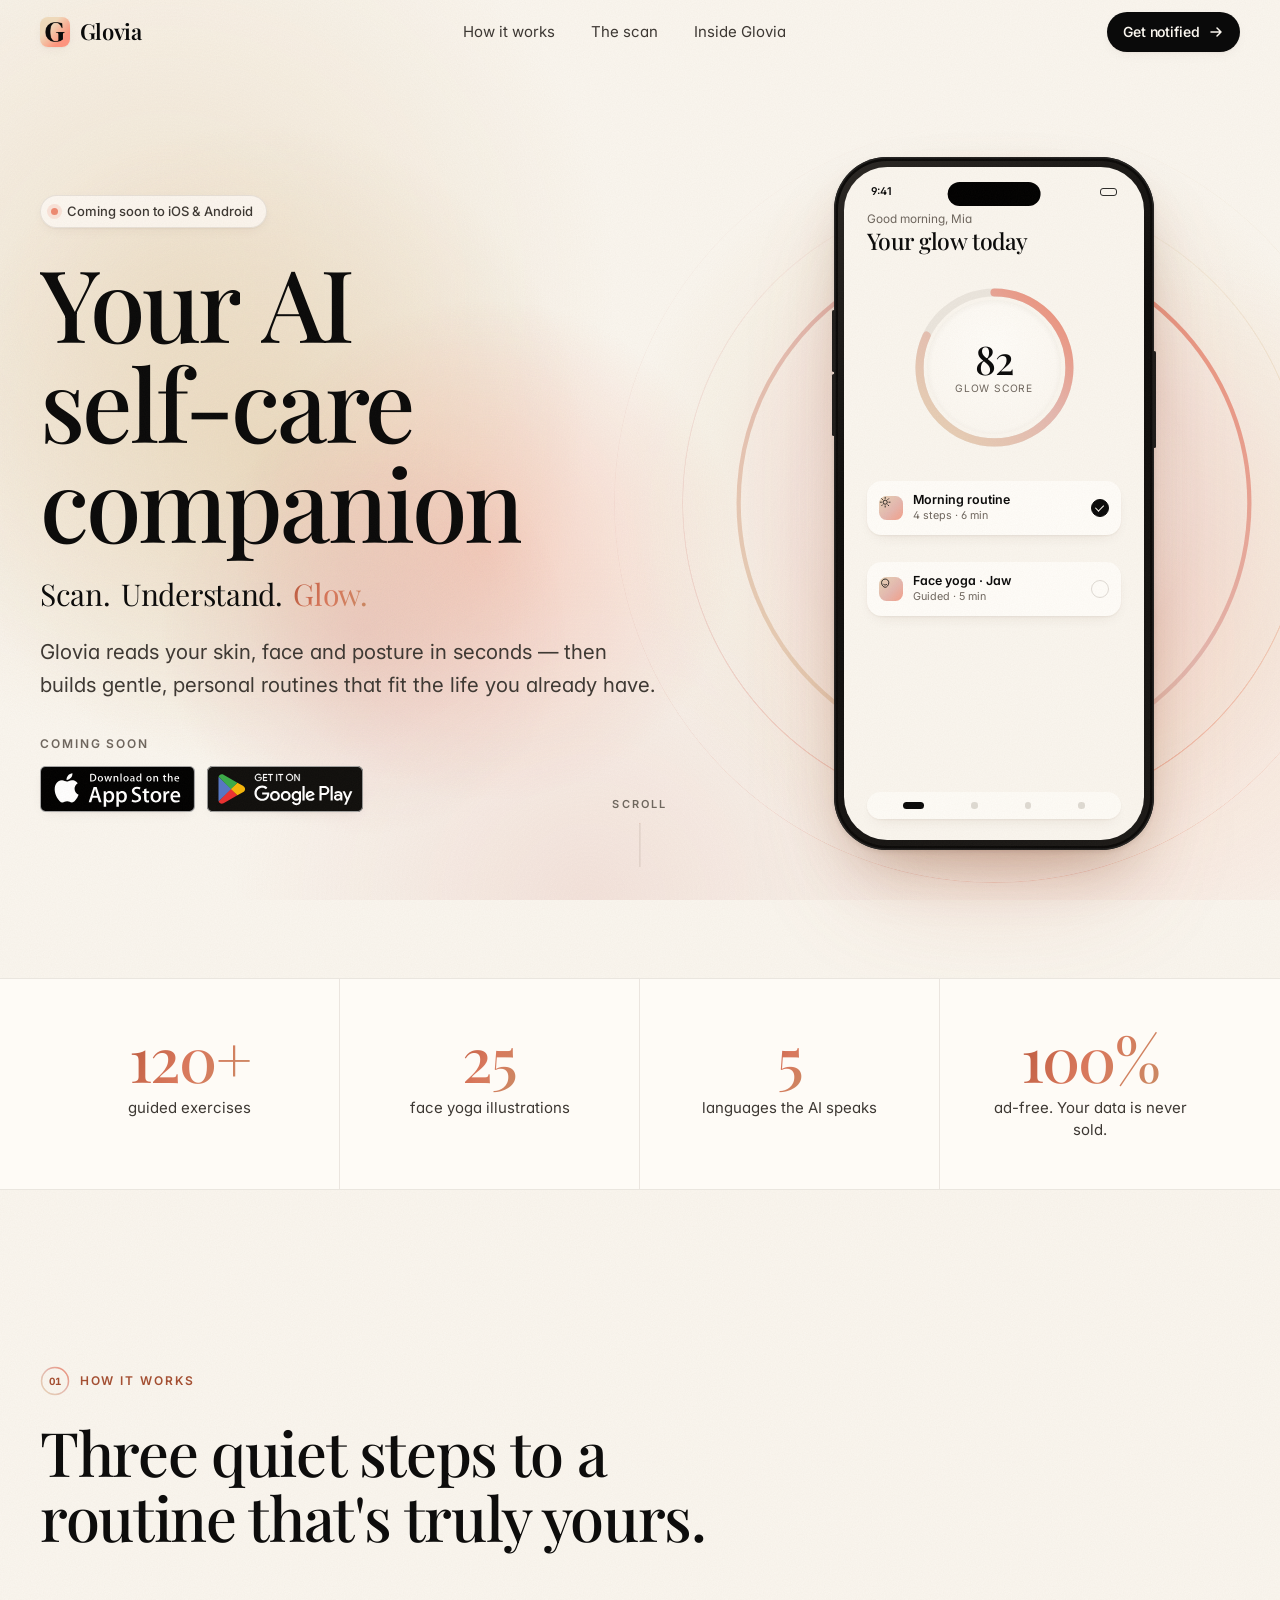
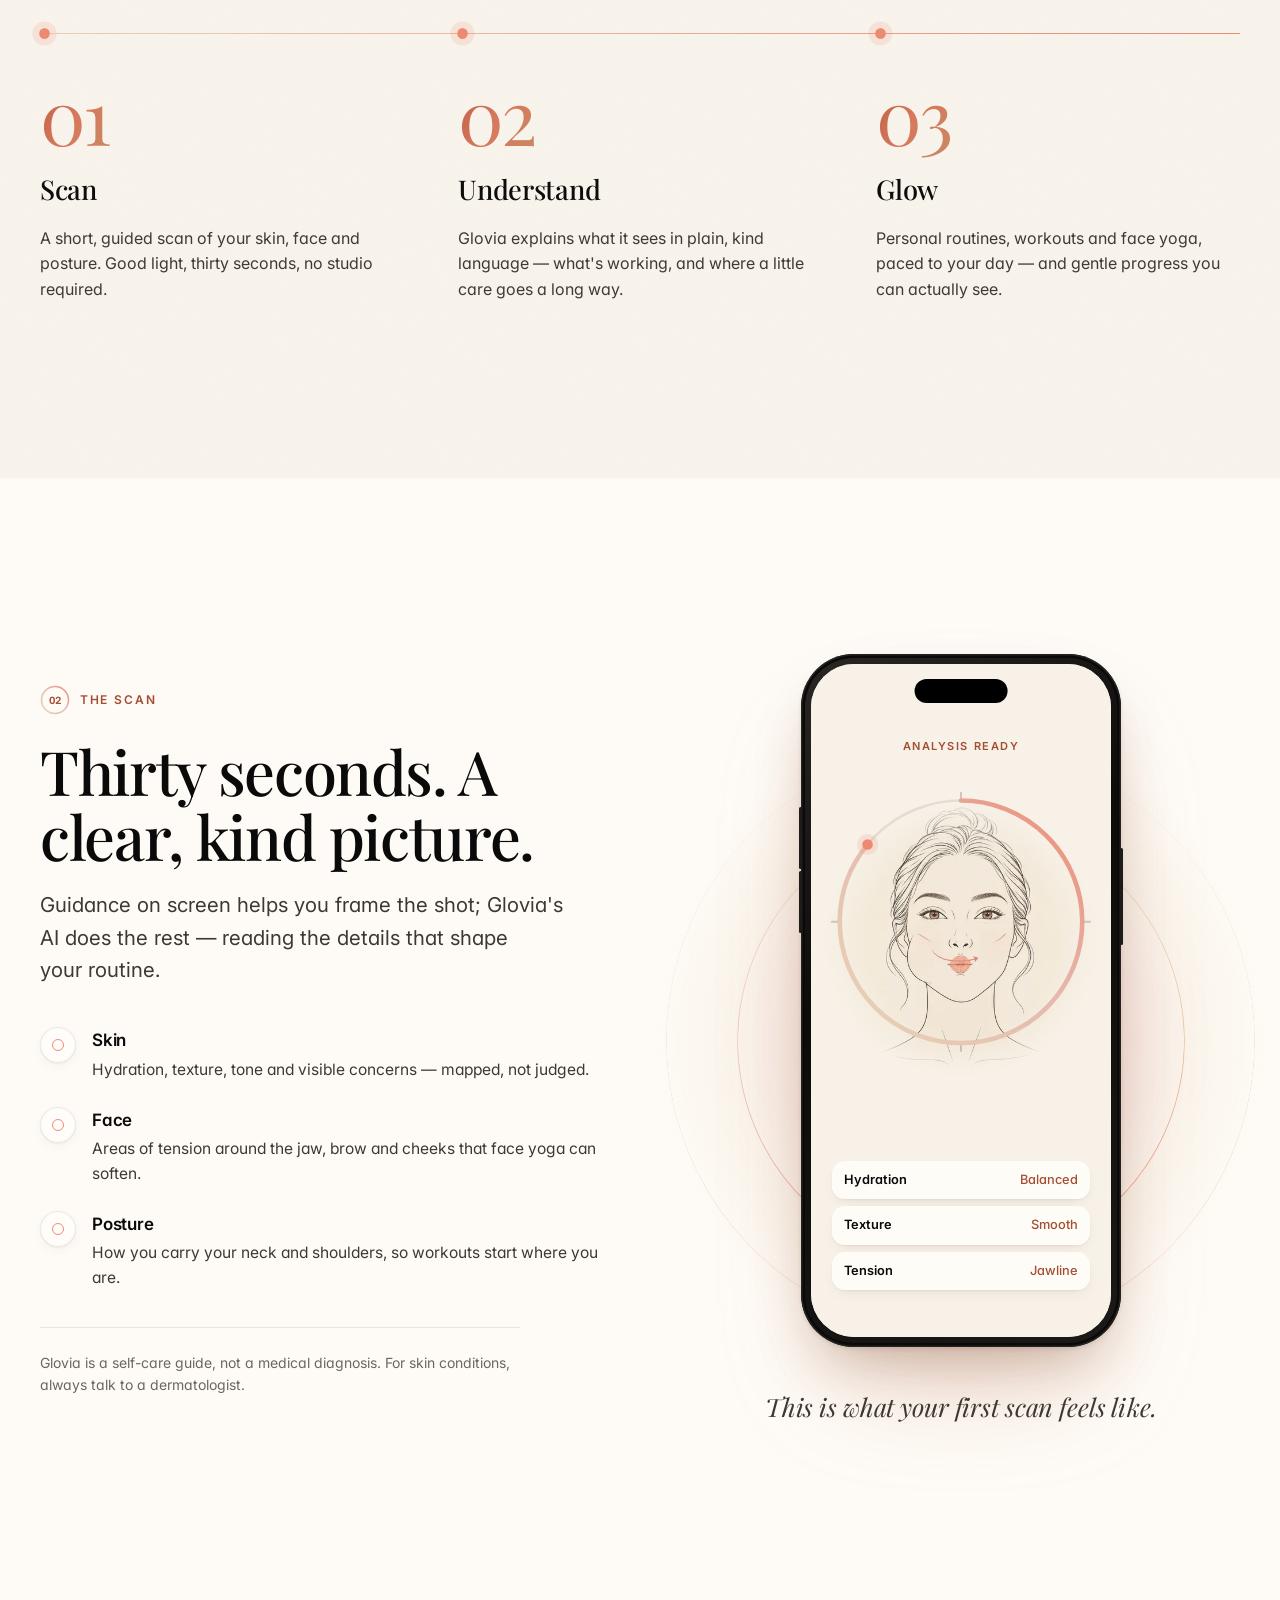
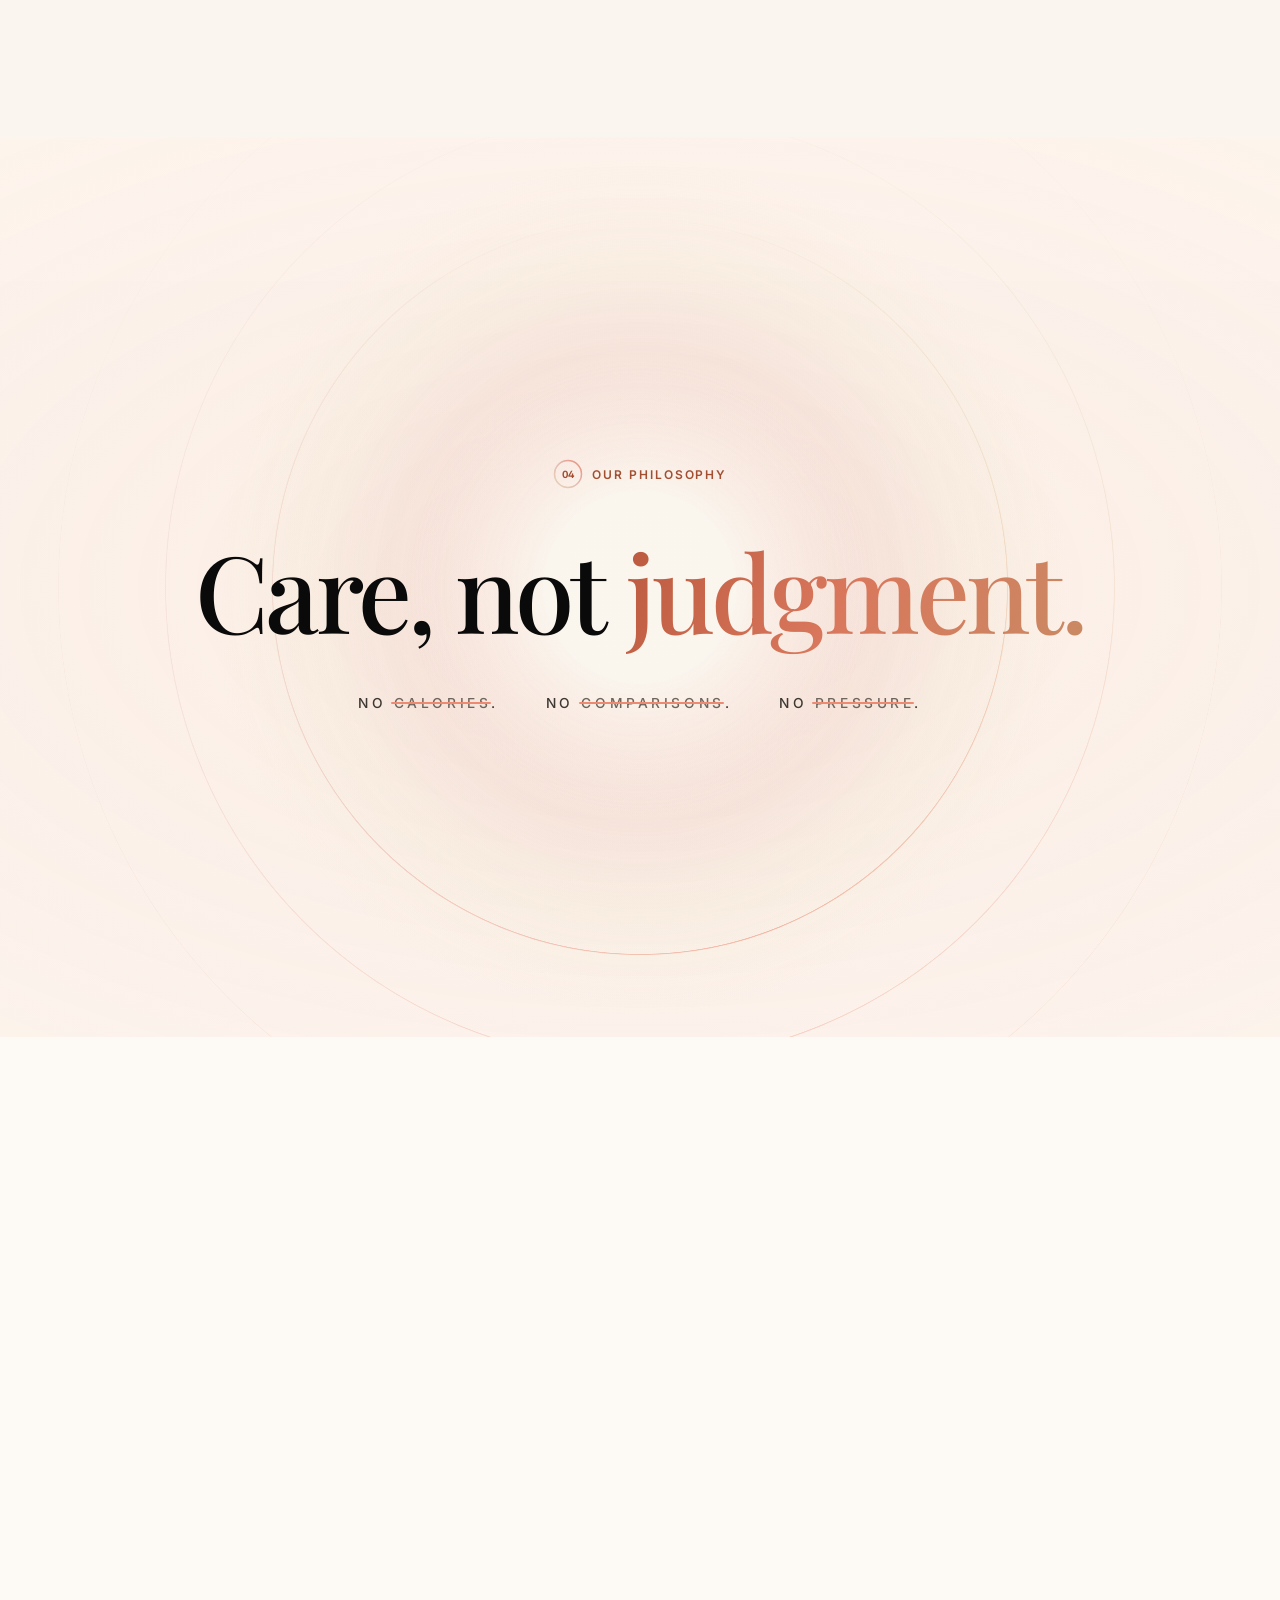
==== commit c07c3727: "Ambient background wakes on first interaction Co-Authored-By: Claude Opus 5.5 <noreply@anthropic.com" ====
--- a/index.html
+++ b/index.html
@@ -33,7 +33,7 @@
   <link rel="preload" href="assets/fonts/inter-var.woff2" as="font" type="font/woff2" crossorigin>
 
   <script>document.documentElement.classList.add('js')</script>
-  <style>@font-face{font-family:"Playfair Display";src:url("assets/fonts/playfair-var.woff2") format("woff2-variations"),url("assets/fonts/playfair-var.woff2") format("woff2");font-weight:400 900;font-style:normal;font-display:swap}@font-face{font-family:"Playfair Display";src:url("assets/fonts/playfair-italic.woff2") format("woff2-variations"),url("assets/fonts/playfair-italic.woff2") format("woff2");font-weight:400 900;font-style:italic;font-display:swap}@font-face{font-family:"Inter";src:url("assets/fonts/inter-var.woff2") format("woff2-variations"),url("assets/fonts/inter-var.woff2") format("woff2");font-weight:100 900;font-style:normal;font-display:swap}:root{--cream:#FAF6EF;--cream-2:#F3ECE0;--paper:#FFFDF9;--line:rgba(64,44,28,.10);--line-strong:rgba(64,44,28,.16);--ink:#0A0A0A;--ink-2:#3D3833;--muted:#6E665E;--peach:#E8D5B7;--rose:#E5B8B0;--coral:#F4A08A;--coral-strong:#EE8A72;--accent-ink:#A44E31;--grad:linear-gradient(135deg,var(--peach) 0%,var(--rose) 55%,var(--coral) 100%);--grad-ink:linear-gradient(120deg,#B9583C 0%,#D9785C 50%,#C98A63 100%);--serif:"Playfair Display","Iowan Old Style",Georgia,"Times New Roman",serif;--sans:"Inter",ui-sans-serif,system-ui,-apple-system,"Segoe UI",Roboto,sans-serif;--fs-hero:clamp(2.875rem,1.35rem + 6.2vw,6.25rem);--fs-philo:clamp(3rem,.6rem + 7.6vw,8.5rem);--fs-h2:clamp(2.125rem,1.35rem + 3.1vw,4.25rem);--fs-h3:clamp(1.375rem,1.22rem + .6vw,1.75rem);--fs-num:clamp(3rem,2.2rem + 3.2vw,5rem);--fs-stat:clamp(2.5rem,1.8rem + 2.6vw,4.25rem);--fs-lead:clamp(1.0625rem,1rem + .35vw,1.3125rem);--fs-body:1rem;--fs-small:.875rem;--fs-eyebrow:.75rem;--gutter:clamp(1rem,.5rem + 2.5vw,2.5rem);--section:clamp(5.5rem,3rem + 10vw,11rem);--maxw:1200px;--shadow-1:0 1px 2px rgba(70,44,24,.05),0 4px 14px -4px rgba(70,44,24,.07);--shadow-2:0 2px 6px rgba(70,44,24,.05),0 28px 56px -18px rgba(120,66,36,.24);--ease-out:cubic-bezier(.16,1,.3,1);--ease-soft:cubic-bezier(.22,.61,.36,1);--ease-io:cubic-bezier(.65,0,.35,1);--dur-hover:220ms;--radius:28px;--nav-h:64px;--noise:url("data:image/svg+xml,%3Csvg xmlns='http://www.w3.org/2000/svg' width='180' height='180'%3E%3Cfilter id='n'%3E%3CfeTurbulence type='fractalNoise' baseFrequency='.85' numOctaves='3' stitchTiles='stitch'/%3E%3CfeColorMatrix values='0 0 0 0 .3 0 0 0 0 .2 0 0 0 0 .12 0 0 0 .9 0'/%3E%3C/filter%3E%3Crect width='100%25' height='100%25' filter='url(%23n)'/%3E%3C/svg%3E");color-scheme:light}*,*::before,*::after{box-sizing:border-box}html{-webkit-text-size-adjust:100%;text-size-adjust:100%;scroll-padding-top:calc(var(--nav-h) + 16px)}@media (prefers-reduced-motion:no-preference){html:not(.js){scroll-behavior:smooth}}body{margin:0;background:var(--cream);color:var(--ink);font-family:var(--sans);font-size:var(--fs-body);line-height:1.6;font-optical-sizing:auto;font-feature-settings:"cv11","ss01";-webkit-font-smoothing:antialiased;-moz-osx-font-smoothing:grayscale;text-rendering:optimizeLegibility;overflow-x:clip}img,svg{display:block;max-width:100%}a{color:inherit;text-decoration:none}p{margin:0}h1,h2,h3{margin:0;font-weight:inherit}ul,ol{margin:0;padding:0;list-style:none}button{font:inherit;color:inherit}::selection{background:#F7B9A6;color:var(--ink)}:focus-visible{outline:2px solid var(--accent-ink);outline-offset:3px;border-radius:6px}.skip{position:absolute;left:16px;top:-60px;z-index:100;background:var(--ink);color:var(--cream);padding:10px 16px;border-radius:999px;font-size:var(--fs-small);transition:top .2s var(--ease-out)}.skip:focus{top:12px}.container{width:100%;max-width:calc(var(--maxw) + var(--gutter) * 2);margin-inline:auto;padding-inline:var(--gutter)}.section{padding-block:var(--section);position:relative}.bg-cream{background:transparent}.bg-paper{background:rgba(255,253,249,.72)}.grain{position:relative;isolation:isolate}.grain::after{content:"";position:absolute;inset:0;z-index:3;pointer-events:none;background-image:var(--noise);background-size:180px;opacity:.055}.eyebrow{display:inline-flex;align-items:center;gap:.6rem;font-size:var(--fs-eyebrow);font-weight:600;letter-spacing:.16em;text-transform:uppercase;color:var(--accent-ink)}.eyebrow::before{content:"";width:18px;height:1px;background:currentColor;opacity:.6}.h2{font-family:var(--serif);font-size:var(--fs-h2);font-weight:500;line-height:1.06;letter-spacing:-.022em;text-wrap:balance}.h3{font-family:var(--serif);font-size:var(--fs-h3);font-weight:500;line-height:1.2;letter-spacing:-.01em}.lead{font-size:var(--fs-lead);line-height:1.6;color:var(--ink-2);max-width:34em;text-wrap:pretty}.grad-text{background:var(--grad-ink);-webkit-background-clip:text;background-clip:text;color:transparent}.section-head{display:grid;gap:1.25rem;max-width:46rem}.section-head .h2{margin-top:.25rem}.section-head--center{margin-inline:auto;text-align:center;justify-items:center}.btn{--bg:var(--ink);--fg:var(--cream);display:inline-flex;align-items:center;justify-content:center;gap:.5rem;min-height:44px;padding:.7rem 1.25rem;border:0;border-radius:999px;background:var(--bg);color:var(--fg);font-size:.9375rem;font-weight:550;letter-spacing:-.005em;box-shadow:var(--shadow-1);cursor:pointer;transition:transform var(--dur-hover) var(--ease-soft),box-shadow var(--dur-hover) var(--ease-soft)}.btn:hover{transform:scale(1.02);box-shadow:var(--shadow-2)}.btn:active{transform:scale(.99)}.btn svg{width:16px;height:16px;transition:transform var(--dur-hover) var(--ease-soft)}.btn:hover svg{transform:translateX(2px)}.btn--sm{min-height:40px;padding:.5rem 1rem;font-size:.875rem}.nav{position:fixed;inset:0 0 auto 0;z-index:50;height:var(--nav-h);transition:background-color .35s var(--ease-soft),box-shadow .35s var(--ease-soft)}.nav.is-scrolled{background:rgba(250,246,239,.72);-webkit-backdrop-filter:saturate(180%) blur(18px);backdrop-filter:saturate(180%) blur(18px);box-shadow:0 1px 0 var(--line)}@supports not ((backdrop-filter:blur(1px)) or (-webkit-backdrop-filter:blur(1px))){.nav.is-scrolled{background:rgba(250,246,239,.96)}}.nav__inner{height:100%;display:flex;align-items:center;justify-content:space-between;gap:1.5rem}.brand{display:inline-flex;align-items:center;gap:.6rem;font-family:var(--serif);font-size:1.375rem;font-weight:600;letter-spacing:-.015em}.brand img{width:30px;height:30px;border-radius:8px;box-shadow:var(--shadow-1)}.nav__links{display:none;gap:2.25rem;font-size:.9375rem;color:var(--ink-2)}.nav__links a{position:relative;padding-block:.5rem;transition:color var(--dur-hover) var(--ease-soft)}.nav__links a::after{content:"";position:absolute;left:0;right:0;bottom:.2rem;height:1px;background:currentColor;transform:scaleX(0);transform-origin:right;transition:transform .35s var(--ease-out)}.nav__links a:hover{color:var(--ink)}.nav__links a:hover::after{transform:scaleX(1);transform-origin:left}@media (min-width:820px){.nav__links{display:flex}}.aura{position:absolute;pointer-events:none;width:var(--size,760px);aspect-ratio:1;left:var(--x,50%);top:var(--y,50%);transform:translate(-50%,-50%);display:grid;place-items:center}.aura__glow{position:absolute;inset:-10%;border-radius:50%;background:radial-gradient(closest-side,rgba(250,246,239,.95) 18%,rgba(250,246,239,0) 44%),radial-gradient(closest-side,rgba(244,160,138,.34) 8%,rgba(229,184,176,.26) 40%,rgba(232,213,183,.14) 62%,rgba(250,246,239,0) 82%)}.ring{position:absolute;width:var(--r,100%);aspect-ratio:1;border-radius:50%;background:conic-gradient(from 0deg,rgba(232,213,183,0) 0deg,rgba(232,213,183,.9) 70deg,rgba(238,138,114,.95) 160deg,rgba(229,184,176,.8) 250deg,rgba(232,213,183,0) 360deg);-webkit-mask:radial-gradient(farthest-side,transparent calc(100% - var(--w,1.5px)),#000 calc(100% - var(--w,1.5px) + .5px));mask:radial-gradient(farthest-side,transparent calc(100% - var(--w,1.5px)),#000 calc(100% - var(--w,1.5px) + .5px));opacity:var(--o,.9);animation:spin var(--t,48s) linear infinite}.ring:nth-child(3){animation-direction:reverse}@keyframes spin{to{transform:rotate(360deg)}}.hero{position:relative;padding-top:calc(var(--nav-h) + clamp(2.5rem,1rem + 6vw,6rem));padding-bottom:clamp(4.5rem,2rem + 8vw,8rem);overflow:clip}.breath{position:absolute;z-index:0;pointer-events:none;width:min(1100px,190vw);aspect-ratio:1;left:50%;top:34%;transform:translate(-50%,-50%)}.breath span{position:absolute;inset:0;border-radius:50%;will-change:transform,opacity}.breath span:nth-child(1){background:radial-gradient(closest-side,rgba(232,213,183,.75),rgba(232,213,183,0) 70%);transform:translate(-12%,-4%) scale(.9)}.breath span:nth-child(2){background:radial-gradient(closest-side,rgba(244,160,138,.42),rgba(244,160,138,0) 68%);transform:translate(10%,6%) scale(.72)}.breath span:nth-child(3){background:radial-gradient(closest-side,rgba(229,184,176,.5),rgba(229,184,176,0) 66%);transform:translate(-2%,14%) scale(.6)}.hero__grid{position:relative;z-index:1;display:grid;gap:clamp(3.5rem,2rem + 4vw,5rem);align-items:center;text-align:center;justify-items:center}.hero__copy{position:relative;z-index:2;display:grid;gap:1.5rem;justify-items:center;max-width:40rem}.pill{display:inline-flex;align-items:center;gap:.55rem;padding:.4rem .85rem .4rem .7rem;border-radius:999px;background:rgba(255,253,249,.7);box-shadow:inset 0 0 0 1px var(--line),var(--shadow-1);font-size:.8125rem;font-weight:500;color:var(--ink-2)}.pill__dot{width:7px;height:7px;border-radius:50%;background:var(--coral-strong);box-shadow:0 0 0 4px rgba(238,138,114,.18)}.hero__title{font-family:var(--serif);font-size:var(--fs-hero);font-weight:500;line-height:1.0;letter-spacing:-.03em;text-wrap:balance}.w{display:inline-block;overflow:clip;padding-bottom:.12em;margin-bottom:-.12em;vertical-align:top}.w>span{display:inline-block}.hero__tagline{font-family:var(--serif);font-size:clamp(1.375rem,1.15rem + 1vw,1.875rem);letter-spacing:-.01em;line-height:1.2}.hero__tagline span + span{margin-left:.35em}.hero .lead{margin-inline:auto}.stores{display:grid;gap:.85rem;justify-items:center;margin-top:.5rem}.stores__label{font-size:var(--fs-eyebrow);font-weight:600;letter-spacing:.16em;text-transform:uppercase;color:var(--muted)}.stores__row{display:flex;gap:.75rem;flex-wrap:wrap;justify-content:center}.badge{display:block;border-radius:10px;box-shadow:var(--shadow-1);cursor:default;transition:transform var(--dur-hover) var(--ease-soft),box-shadow var(--dur-hover) var(--ease-soft)}.badge img{height:46px;width:auto}.badge:hover{transform:scale(1.02);box-shadow:var(--shadow-2)}.hero__visual{position:relative;display:grid;place-items:center;width:100%}.hero__visual .aura{--size:min(760px,150vw)}.parallax{position:relative;z-index:1;will-change:transform}.scroll-cue{display:none}@media (min-width:980px){.hero{min-height:max(100svh,760px);display:grid;align-items:center}.hero__grid{grid-template-columns:1.12fr .88fr;text-align:left;justify-items:start}.hero__copy{justify-items:start}.hero .lead{margin-inline:0}.stores{justify-items:start}.stores__row{justify-content:flex-start}.breath{left:30%;top:50%;width:min(1100px,80vw)}.scroll-cue{position:absolute;left:50%;top:calc(100svh - 104px);z-index:2;display:grid;justify-items:center;gap:.6rem;transform:translateX(-50%);font-size:.6875rem;font-weight:600;letter-spacing:.2em;text-transform:uppercase;color:var(--muted);transition:opacity .5s var(--ease-soft)}.scroll-cue__line{position:relative;width:1px;height:44px;background:var(--line-strong);overflow:hidden}.scroll-cue__line::after{content:"";position:absolute;left:0;top:0;width:1px;height:40%;background:linear-gradient(transparent,var(--coral-strong));transform:translateY(-100%)}.is-scrolled-page .scroll-cue{opacity:0}}.phone{--pw:clamp(250px,64vw,320px);position:relative;z-index:1;width:var(--pw);aspect-ratio:9 / 19.5;padding:calc(var(--pw) * .032);border-radius:calc(var(--pw) * .165);background:linear-gradient(145deg,#2A2724 0%,#0D0C0B 40%,#1C1A18 100%);box-shadow:inset 0 0 0 1.5px rgba(255,255,255,.10),inset 0 0 0 4px #0B0A09,0 2px 4px rgba(40,24,12,.10),0 30px 60px -20px rgba(110,60,30,.35),0 60px 120px -40px rgba(200,110,80,.30)}.phone::before,.phone::after{content:"";position:absolute;width:3px;border-radius:2px;background:#1E1C1A}.phone::before{left:-2px;top:22%;height:9%;box-shadow:0 calc(var(--pw) * .2) 0 #1E1C1A}.phone::after{right:-2px;top:28%;height:14%}.phone__screen{position:relative;height:100%;overflow:hidden;border-radius:calc(var(--pw) * .135);background:var(--cream);isolation:isolate}.phone__island{position:absolute;z-index:6;top:2.2%;left:50%;transform:translateX(-50%);width:31%;height:3.6%;border-radius:999px;background:#000}.phone__shot{position:absolute;inset:0;width:100%;height:100%;object-fit:cover;z-index:5}.ui{position:absolute;inset:0;padding:15% 7.5% 7%;display:flex;flex-direction:column;gap:4.5%;font-size:calc(var(--pw) * .041);line-height:1.35;color:var(--ink)}.ui__status{position:absolute;top:2.6%;left:9%;right:9%;display:flex;justify-content:space-between;align-items:center;font-size:.82em;font-weight:600}.ui__status i{display:inline-block;width:1.6em;height:.75em;border-radius:3px;border:1.5px solid currentColor;opacity:.85}.ui__hello{color:var(--muted);font-size:.9em}.ui__title{font-family:var(--serif);font-size:1.75em;line-height:1.1;letter-spacing:-.02em;font-weight:500}.ui__score{position:relative;align-self:center;width:64%;aspect-ratio:1;border-radius:50%;display:grid;place-items:center;text-align:center;background:conic-gradient(from -90deg,var(--peach) 0%,var(--rose) 45%,var(--coral-strong) 82%,rgba(64,44,28,.08) 82% 100%);margin-block:2%}.ui__score::before{content:"";position:absolute;inset:7%;border-radius:50%;background:radial-gradient(circle at 50% 35%,#FFFDF9,var(--cream));box-shadow:inset 0 1px 6px rgba(70,44,24,.06)}.ui__score b{position:relative;display:block;font-family:var(--serif);font-weight:500;font-size:3em;line-height:1;letter-spacing:-.03em}.ui__score small{position:relative;display:block;font-size:.78em;color:var(--muted);letter-spacing:.08em;text-transform:uppercase;margin-top:.3em}.ui__card{display:flex;align-items:center;gap:.8em;padding:.85em .95em;border-radius:1.1em;background:#FFFDF9;box-shadow:0 1px 2px rgba(70,44,24,.05),0 6px 16px -8px rgba(70,44,24,.14)}.ui__ic{width:2.2em;height:2.2em;border-radius:.7em;display:grid;place-items:center;background:var(--grad);flex:none}.ui__ic svg{width:1.15em;height:1.15em}.ui__card div{flex:1;min-width:0}.ui__card strong{display:block;font-weight:600;font-size:.95em}.ui__card span{display:block;color:var(--muted);font-size:.82em}.ui__check{width:1.4em;height:1.4em;border-radius:50%;border:1.5px solid var(--line-strong);flex:none}.ui__check.is-done{background:var(--ink);border-color:var(--ink);position:relative}.ui__check.is-done::after{content:"";position:absolute;left:33%;top:18%;width:30%;height:50%;border:solid var(--cream);border-width:0 1.5px 1.5px 0;transform:rotate(45deg)}.ui__nav{margin-top:auto;display:flex;justify-content:space-around;align-items:center;padding:.8em 1em;border-radius:999px;background:rgba(255,253,249,.9);box-shadow:0 1px 2px rgba(70,44,24,.05),0 6px 16px -8px rgba(70,44,24,.14)}.ui__nav i{width:.5em;height:.5em;border-radius:50%;background:var(--line-strong)}.ui__nav i:first-child{width:1.6em;border-radius:999px;background:var(--ink)}.stats{background:rgba(255,253,249,.72);border-block:1px solid var(--line)}.stats__grid{display:grid;grid-template-columns:1fr 1fr}.stat{padding:clamp(2rem,1.4rem + 2vw,3.25rem) clamp(.75rem,.4rem + 1.5vw,2rem);display:grid;gap:.5rem;align-content:start;text-align:center;justify-items:center}.stat:nth-child(odd){border-right:1px solid var(--line)}.stat:nth-child(-n+2){border-bottom:1px solid var(--line)}.stat__num{font-family:var(--serif);font-size:var(--fs-stat);font-weight:500;line-height:1;letter-spacing:-.03em;font-variant-numeric:lining-nums tabular-nums}.stat__label{font-size:.9375rem;color:var(--ink-2);max-width:14rem;line-height:1.45}@media (min-width:820px){.stats__grid{grid-template-columns:repeat(4,1fr)}.stat{border-bottom:0 !important}.stat:not(:last-child){border-right:1px solid var(--line)}}.steps{position:relative;margin-top:clamp(3.5rem,2rem + 4vw,6rem);display:grid;gap:3rem;padding-left:2.25rem}.steps__track{position:absolute;left:4px;top:.5rem;bottom:0;width:1px;background:var(--line-strong)}.steps__fill{position:absolute;inset:0;background:linear-gradient(180deg,var(--peach),var(--coral-strong));transform-origin:top;transform:scaleY(var(--p,1))}.step{position:relative;display:grid;gap:.9rem;align-content:start}.step__node{position:absolute;left:-2.25rem;top:.35rem;width:9px;height:9px;border-radius:50%;background:var(--paper);box-shadow:inset 0 0 0 1.5px var(--line-strong);transition:background-color .4s var(--ease-soft),box-shadow .4s var(--ease-soft),transform .5s var(--ease-out)}.step.is-lit .step__node,html:not(.js) .step__node{background:var(--coral-strong);box-shadow:inset 0 0 0 1.5px var(--coral-strong),0 0 0 6px rgba(238,138,114,.16);transform:scale(1.15)}.step__num{font-family:var(--serif);font-size:var(--fs-num);font-weight:400;line-height:1;letter-spacing:-.04em;font-variant-numeric:lining-nums}.step__num .grad-text{padding-right:.04em}.step__title{font-family:var(--serif);font-size:var(--fs-h3);font-weight:500;letter-spacing:-.01em}.step p{color:var(--ink-2);max-width:22rem}@media (min-width:820px){.steps{grid-template-columns:repeat(3,1fr);gap:clamp(2rem,1rem + 3vw,4rem);padding-left:0;padding-top:2.75rem}.steps__track{left:0;right:0;top:0;bottom:auto;width:auto;height:1px}.steps__fill{background:linear-gradient(90deg,var(--peach),var(--coral-strong));transform-origin:left;transform:scaleX(var(--p,1))}.step__node{left:0;top:calc(-2.75rem - 4px)}}.split{display:grid;gap:clamp(3.5rem,2rem + 4vw,6rem);align-items:center}.split__visual{position:relative;display:grid;place-items:center;min-height:600px}.split__visual .aura{--size:min(640px,130vw)}.points{display:grid;gap:1.5rem;margin-top:2.5rem}.point{display:grid;grid-template-columns:2.25rem 1fr;gap:1rem;align-items:start}.point__mark{width:2.25rem;height:2.25rem;border-radius:50%;display:grid;place-items:center;background:var(--paper);box-shadow:inset 0 0 0 1px var(--line),var(--shadow-1)}.point__mark::before{content:"";width:12px;height:12px;border-radius:50%;border:1.5px solid var(--coral-strong)}.point h3{font-size:1.0625rem;font-weight:600;letter-spacing:-.01em;margin-bottom:.2rem}.point p{color:var(--ink-2);font-size:.975rem}.note{margin-top:2.25rem;padding-top:1.5rem;border-top:1px solid var(--line);font-size:var(--fs-small);color:var(--muted);max-width:30rem}@media (min-width:980px){.split{grid-template-columns:1fr 1fr}.split__visual{min-height:720px}}.scan-ui{position:absolute;inset:0;background:#F7F1E8;font-size:calc(var(--pw) * .04)}.scan-ui__face{position:absolute;top:20.5%;left:50%;width:92%;max-width:none;height:auto;transform:translateX(-50%);mix-blend-mode:multiply;-webkit-mask-image:radial-gradient(closest-side,#000 70%,transparent 100%);mask-image:radial-gradient(closest-side,#000 70%,transparent 100%)}.scan-ring{position:absolute;top:18.7%;left:50%;width:88%;transform:translateX(-50%);overflow:visible}.scan-ring__track{stroke:rgba(64,44,28,.10)}.scan-ring__arc{stroke-dasharray:100;stroke-dashoffset:var(--arc,14)}.scan-ring__tick{stroke:rgba(64,44,28,.22)}.scan-ring__head{opacity:1}.scan-beam{position:absolute;left:0;right:0;top:0;height:2px;z-index:2;background:linear-gradient(90deg,transparent,var(--coral-strong) 20%,#F7B9A6 50%,var(--coral-strong) 80%,transparent);box-shadow:0 0 12px 2px rgba(238,138,114,.55),0 -24px 32px -8px rgba(244,160,138,.22);opacity:0}.scan-ui__label{position:absolute;top:11%;left:0;right:0;height:1.4em;text-align:center;font-size:.86em;font-weight:600;letter-spacing:.14em;text-transform:uppercase;color:var(--ink-2)}.scan-ui__label span{position:absolute;inset:0;transition:opacity .5s var(--ease-soft),transform .5s var(--ease-out)}.scan-ui__label .is-done{color:var(--accent-ink)}.scan-ui__chips{position:absolute;left:7%;right:7%;bottom:7%;display:grid;gap:.55em}.chip{display:flex;justify-content:space-between;align-items:center;padding:.7em .95em;border-radius:1em;background:rgba(255,253,249,.92);box-shadow:0 1px 2px rgba(70,44,24,.05),0 6px 16px -8px rgba(70,44,24,.16)}.chip strong{font-weight:600}.chip span{color:var(--accent-ink);font-weight:500}.scan-ui__label .is-scanning{opacity:0}.inside{overflow:clip}.inside__blobs{position:absolute;inset:0;pointer-events:none;z-index:0}.inside__blobs span{position:absolute;border-radius:50%}.inside__blobs span:nth-child(1){width:720px;height:720px;left:-180px;top:22%;background:radial-gradient(closest-side,rgba(244,160,138,.35),transparent 70%)}.inside__blobs span:nth-child(2){width:820px;height:820px;right:-240px;top:46%;background:radial-gradient(closest-side,rgba(232,213,183,.7),transparent 70%)}.inside__blobs span:nth-child(3){width:520px;height:520px;left:40%;bottom:-160px;background:radial-gradient(closest-side,rgba(229,184,176,.45),transparent 70%)}.inside .container{position:relative;z-index:1}.bento{margin-top:clamp(3rem,2rem + 3vw,5rem);display:grid;gap:1.25rem}.card{position:relative;overflow:hidden;display:flex;flex-direction:column;border-radius:var(--radius);background:rgba(255,253,249,.52);-webkit-backdrop-filter:blur(22px) saturate(140%);backdrop-filter:blur(22px) saturate(140%);box-shadow:inset 0 0 0 1px rgba(255,255,255,.75),inset 0 1px 0 rgba(255,255,255,.9),0 0 0 1px var(--line),var(--shadow-1);transition:transform var(--dur-hover) var(--ease-soft),box-shadow var(--dur-hover) var(--ease-soft)}.card:hover{transform:translateY(-6px);box-shadow:inset 0 0 0 1px rgba(255,255,255,.75),inset 0 1px 0 rgba(255,255,255,.9),0 0 0 1px var(--line),var(--shadow-2)}.card__body{padding:clamp(1.5rem,1.1rem + 1.4vw,2.25rem);display:grid;gap:.6rem}.card__top{display:flex;align-items:center;gap:.9rem;margin-bottom:.35rem}.card__icon{position:relative;width:52px;height:52px;border-radius:50%;flex:none;display:grid;place-items:center;background:rgba(255,253,249,.8);box-shadow:inset 0 0 0 1px rgba(255,255,255,.9),0 0 0 1px var(--line),var(--shadow-1);transition:transform .35s var(--ease-out)}.card__icon svg{width:36px;height:36px}.card:hover .card__icon{transform:scale(1.08)}.card__tag{font-size:var(--fs-eyebrow);font-weight:600;letter-spacing:.16em;text-transform:uppercase;color:var(--accent-ink)}.card p{color:var(--ink-2);max-width:30rem}.card__media{position:relative;flex:1;min-height:220px}.card__media img{width:100%;height:100%;object-fit:cover;transition:transform .8s var(--ease-out)}.card:hover .card__media img{transform:scale(1.03)}.card--photo .card__media{order:-1;aspect-ratio:16 / 10;overflow:hidden}.card--yoga .card__media{display:grid;place-items:center;padding:0 1.5rem}.card--yoga .card__media img{width:min(74%,320px);height:auto;mix-blend-mode:multiply;-webkit-mask-image:radial-gradient(closest-side,#000 72%,transparent 100%);mask-image:radial-gradient(closest-side,#000 72%,transparent 100%)}.routine{display:grid;grid-template-columns:1fr 1fr;gap:.9rem;padding:0 clamp(1.5rem,1.1rem + 1.4vw,2.25rem) clamp(1.5rem,1.1rem + 1.4vw,2.25rem)}.routine__col{border-radius:20px;padding:1.1rem 1.1rem 1.25rem;background:var(--paper);box-shadow:var(--shadow-1)}.routine__col--pm{background:#1B1916;color:#F3ECE0}.routine__head{display:flex;align-items:center;gap:.5rem;font-weight:600;font-size:.9375rem;margin-bottom:.85rem}.routine__head svg{width:18px;height:18px}.routine__col li{display:flex;align-items:center;gap:.6rem;font-size:.875rem;padding-block:.42rem;border-top:1px solid var(--line)}.routine__col--pm li{border-color:rgba(243,236,224,.12)}.routine__col li::before{content:"";width:6px;height:6px;border-radius:50%;background:var(--coral-strong);flex:none}.routine__col--pm li::before{background:var(--peach)}.chart{padding:0 clamp(1.5rem,1.1rem + 1.4vw,2.25rem) clamp(1.5rem,1.1rem + 1.4vw,2.25rem)}.chart__panel{border-radius:20px;padding:1.25rem 1.25rem 1rem;background:var(--paper);box-shadow:var(--shadow-1)}.chart__top{display:flex;justify-content:space-between;align-items:baseline;margin-bottom:.75rem;font-size:.875rem;color:var(--muted)}.chart__top b{font-family:var(--serif);font-weight:500;font-size:2rem;color:var(--ink);letter-spacing:-.02em}.chart__top em{font-style:normal;color:var(--accent-ink);font-weight:600;margin-left:.4rem;font-size:.875rem}.chart svg{width:100%;height:auto;overflow:visible}.chart__line{stroke-dasharray:1;stroke-dashoffset:var(--dash,0);transition:stroke-dashoffset 1.8s var(--ease-out) .2s}.chart__x{display:flex;justify-content:space-between;font-size:.75rem;color:var(--muted);margin-top:.5rem}@media (min-width:820px){.bento{grid-template-columns:repeat(12,1fr);gap:1.5rem}.card--routines{grid-column:span 7}.card--workouts{grid-column:span 5}.card--yoga{grid-column:span 5}.card--progress{grid-column:span 7}}.philo{position:relative}.philo__stage{position:relative;min-height:100svh;display:grid;place-items:center;text-align:center;overflow:clip;padding-block:var(--section)}.philo .aura{--size:min(1100px,170vw);z-index:0;transform:translate(-50%,-50%) scale(var(--glow-s,1))}.philo .aura__glow{inset:6%}.philo__inner{position:relative;z-index:1;display:grid;gap:clamp(2rem,1.4rem + 2vw,3.25rem);justify-items:center}.philo__title{font-family:var(--serif);font-size:var(--fs-philo);font-weight:500;line-height:1;letter-spacing:-.035em}.philo__nots{display:flex;flex-wrap:wrap;justify-content:center;gap:.5rem clamp(1.25rem,.8rem + 2vw,2.75rem);font-size:clamp(.75rem,.7rem + .2vw,.875rem);font-weight:500;letter-spacing:.26em;text-transform:uppercase;color:var(--ink-2)}.faq__list{margin-top:clamp(2.5rem,1.8rem + 2.5vw,4rem);max-width:52rem;margin-inline:auto;border-top:1px solid var(--line-strong)}.faq__item{border-bottom:1px solid var(--line-strong)}.faq__q{margin:0}.faq__btn{width:100%;display:flex;align-items:center;justify-content:space-between;gap:1.5rem;padding:1.6rem 0;background:none;border:0;cursor:pointer;text-align:left;font-family:var(--serif);font-size:clamp(1.1875rem,1.05rem + .5vw,1.5rem);font-weight:500;letter-spacing:-.01em;transition:color var(--dur-hover) var(--ease-soft)}.faq__btn:hover{color:var(--accent-ink)}.faq__panel{display:grid;grid-template-rows:1fr;transition:grid-template-rows .5s var(--ease-out)}.faq__panel>div{overflow:hidden}.faq__panel p{padding:0 3.5rem 1.75rem 0;color:var(--ink-2);max-width:44rem;transition:opacity .4s var(--ease-soft),transform .5s var(--ease-out)}.faq__panel a{color:var(--accent-ink);text-decoration:underline;text-underline-offset:3px}.js .faq__panel[data-closed]{grid-template-rows:0fr}.js .faq__panel[data-closed] p{opacity:0;transform:translateY(-6px)}.cta{overflow:clip;text-align:center}.cta .aura{--size:min(900px,160vw);--y:58%}.cta__inner{position:relative;z-index:1;display:grid;gap:1.5rem;justify-items:center}.cta .h2{font-size:clamp(2.375rem,1.4rem + 3.8vw,5rem);max-width:14ch}.notify{margin-top:.75rem;width:100%;max-width:30rem;display:flex;gap:.5rem;padding:.375rem;border-radius:999px;background:rgba(255,253,249,.85);box-shadow:inset 0 0 0 1px var(--line-strong),var(--shadow-1);transition:box-shadow var(--dur-hover) var(--ease-soft)}.notify:focus-within{box-shadow:inset 0 0 0 1.5px var(--accent-ink),var(--shadow-2)}.notify input{flex:1;min-width:0;border:0;background:transparent;outline:none;padding:0 1rem;font:inherit;font-size:1rem;color:var(--ink)}.notify input::placeholder{color:var(--muted)}.notify .btn{flex:none}.cta__fine{font-size:var(--fs-small);color:var(--muted)}.cta .stores{margin-top:1.25rem}@media (max-width:480px){.notify{flex-direction:column;border-radius:24px;padding:.5rem}.notify input{min-height:48px;text-align:center}}.footer{position:relative;background:transparent;padding-block:clamp(3.5rem,2.5rem + 3vw,5.5rem) 2.5rem}.footer::before{content:"";position:absolute;left:0;right:0;top:0;height:1px;background:linear-gradient(90deg,rgba(232,213,183,0),var(--peach) 18%,var(--coral-strong) 50%,var(--rose) 82%,rgba(229,184,176,0));z-index:4}.footer__grid{display:grid;gap:2.75rem}.footer__brand{display:grid;gap:1rem;align-content:start;max-width:22rem}.footer__slogan{font-family:var(--serif);font-size:1.5rem;letter-spacing:-.015em;line-height:1.2}.footer__brand p:not(.footer__slogan){color:var(--muted);font-size:.9375rem}.footer h2{font-size:var(--fs-eyebrow);font-weight:600;letter-spacing:.16em;text-transform:uppercase;color:var(--muted);margin-bottom:1.1rem}.footer li + li{margin-top:.65rem}.footer__col a{font-size:.9375rem;color:var(--ink-2);background:linear-gradient(currentColor,currentColor) 0 100% / 0 1px no-repeat;transition:background-size .35s var(--ease-out),color var(--dur-hover);padding-bottom:2px}.footer__col a:hover{color:var(--ink);background-size:100% 1px}.footer__col address{font-style:normal;color:var(--muted);font-size:.9375rem;line-height:1.7}.footer__links{display:grid;grid-template-columns:1fr 1fr;gap:2rem}.footer__bottom{margin-top:clamp(3rem,2rem + 3vw,4.5rem);padding-top:1.5rem;border-top:1px solid var(--line);display:flex;flex-wrap:wrap;gap:.75rem 2rem;justify-content:space-between;font-size:.8125rem;color:var(--muted)}@media (min-width:820px){.footer__grid{grid-template-columns:1.3fr 1.2fr .9fr;gap:3rem}}.cursor-dot,.cursor-ring{position:fixed;left:0;top:0;z-index:90;pointer-events:none;border-radius:50%;opacity:0;transition:opacity .3s var(--ease-soft),width .3s var(--ease-out),height .3s var(--ease-out),margin .3s var(--ease-out),background-color .3s}.cursor-dot{width:6px;height:6px;margin:-3px 0 0 -3px;background:var(--coral-strong)}.cursor-ring{width:30px;height:30px;margin:-15px 0 0 -15px;box-shadow:inset 0 0 0 1px rgba(238,138,114,.55)}.has-cursor .cursor-dot,.has-cursor .cursor-ring{opacity:1}.cursor-hover .cursor-ring{width:48px;height:48px;margin:-24px 0 0 -24px;background:rgba(238,138,114,.10)}.cursor-hover .cursor-dot{opacity:0}@media (prefers-reduced-motion:no-preference){.breath span:nth-child(1){animation:breathe-a 9s ease-in-out infinite alternate}.breath span:nth-child(2){animation:breathe-b 10s ease-in-out infinite alternate}.breath span:nth-child(3){animation:breathe-c 8s ease-in-out infinite alternate}.hero__title .w>span{transform:translateY(108%);animation:rise 1s var(--ease-out) forwards;animation-delay:calc(600ms + var(--i,0) * 100ms)}.fade-in{opacity:0;transform:translateY(14px);animation:fade 1s var(--ease-out) forwards;animation-delay:var(--d,0ms)}.hero__visual .float{animation:phone-in 1.2s var(--ease-out) .2s both,float 7s ease-in-out 1.6s infinite alternate}.hero__visual .aura{animation:aura 2s var(--ease-out) .1s both}.scroll-cue__line::after{animation:cue 2.2s var(--ease-io) infinite}.scroll-cue{animation:cue-in 1s var(--ease-out) 2.2s both}.js [data-reveal]{opacity:0;transform:translateY(28px);transition:opacity 1s var(--ease-out),transform 1.1s var(--ease-out);transition-delay:var(--d,0ms)}.js [data-reveal].is-in{opacity:1;transform:none}.js .card[data-reveal].is-in{transition:opacity 1s var(--ease-out) var(--d,0ms),transform var(--dur-hover) var(--ease-soft),box-shadow var(--dur-hover) var(--ease-soft)}.js .card--progress:not(.is-in){--dash:1}.js .steps{--p:0}.js .scan-demo:not(.is-live){--arc:100}.js .scan-demo .scan-ring__arc{transition:stroke-dashoffset 2.2s var(--ease-io) .3s}.js .scan-demo .scan-ring__head{opacity:0;transition:opacity .5s var(--ease-soft) 2.3s}.js .scan-demo.is-live .scan-ring__head{opacity:1}.js .scan-demo .scan-beam{animation:beam 3.4s var(--ease-io) infinite;animation-play-state:paused}.js .scan-demo.is-live .scan-beam{animation-play-state:running}.js .scan-demo .chip{opacity:0;transform:translateY(10px);transition:opacity .6s var(--ease-soft),transform .7s var(--ease-out)}.js .scan-demo.is-live .chip{opacity:1;transform:none}.js .scan-demo.is-live .chip:nth-child(1){transition-delay:2.4s}.js .scan-demo.is-live .chip:nth-child(2){transition-delay:2.6s}.js .scan-demo.is-live .chip:nth-child(3){transition-delay:2.8s}.js .scan-demo .scan-ui__label .is-scanning{opacity:1}.js .scan-demo .scan-ui__label .is-done{opacity:0;transform:translateY(6px)}.js .scan-demo.is-live .scan-ui__label .is-scanning{opacity:0;transition-delay:2.4s}.js .scan-demo.is-live .scan-ui__label .is-done{opacity:1;transform:none;transition-delay:2.5s}}@keyframes rise{to{transform:none}}@keyframes fade{to{opacity:1;transform:none}}@keyframes phone-in{from{opacity:0;transform:translateY(48px) scale(.97)}to{opacity:1;transform:none}}@keyframes float{from{transform:translateY(0)}to{transform:translateY(-14px)}}@keyframes aura{from{opacity:0;transform:translate(-50%,-50%) scale(.9)}to{opacity:1;transform:translate(-50%,-50%) scale(1)}}@keyframes breathe-a{from{transform:translate(-12%,-4%) scale(.88);opacity:.75}to{transform:translate(-8%,-8%) scale(1.04);opacity:1}}@keyframes breathe-b{from{transform:translate(10%,6%) scale(.7);opacity:.65}to{transform:translate(4%,2%) scale(.86);opacity:1}}@keyframes breathe-c{from{transform:translate(-2%,14%) scale(.58);opacity:.9}to{transform:translate(6%,8%) scale(.74);opacity:.6}}@keyframes cue{0%{transform:translateY(-100%)}60%,100%{transform:translateY(260%)}}@keyframes beam{0%{top:8%;opacity:0}12%{opacity:1}50%{top:62%;opacity:1}62%,100%{top:70%;opacity:0}}@media (prefers-reduced-motion:reduce){*,*::before,*::after{animation-duration:.001ms !important;animation-iteration-count:1 !important;transition-duration:.001ms !important;transition-delay:0s !important}.ring{animation:none}.card:hover,.btn:hover,.badge:hover{transform:none}.card:hover .card__icon,.card:hover .card__media img{transform:none}}.ambient{position:fixed;inset:0;z-index:-1;pointer-events:none;overflow:hidden}.ambient span{position:absolute;border-radius:50%;will-change:transform}.ambient span:nth-child(1){width:70vmax;height:70vmax;left:-22vmax;top:-12vmax;background:radial-gradient(closest-side,rgba(232,213,183,.5),rgba(232,213,183,0))}.ambient span:nth-child(2){width:62vmax;height:62vmax;right:-20vmax;top:28vh;background:radial-gradient(closest-side,rgba(244,160,138,.22),rgba(244,160,138,0))}.ambient span:nth-child(3){width:56vmax;height:56vmax;left:18vw;bottom:-28vmax;background:radial-gradient(closest-side,rgba(229,184,176,.3),rgba(229,184,176,0))}.intro{display:none}.gring{position:absolute;width:70%;aspect-ratio:1;overflow:visible}.gring__track{stroke:rgba(64,44,28,.08)}.gring__arc{stroke-dasharray:100;stroke-dashoffset:7}.ui__score{background:none}.ui__score::before{inset:9%}.ui__ring{position:absolute;inset:0;width:100%;height:100%;transform:rotate(-90deg);overflow:visible}.ui__ring-track{stroke:rgba(64,44,28,.08)}.ui__ring-arc{stroke-dasharray:100;stroke-dashoffset:18}.progress-ring{position:fixed;z-index:40;right:max(16px,env(safe-area-inset-right));bottom:max(16px,env(safe-area-inset-bottom));width:52px;height:52px;border-radius:50%;display:grid;place-items:center;background:rgba(255,253,249,.8);-webkit-backdrop-filter:blur(12px);backdrop-filter:blur(12px);box-shadow:var(--shadow-1);font-family:var(--serif);font-size:1.125rem;font-weight:600;line-height:1;color:var(--ink);opacity:0;transform:translateY(10px) scale(.9);pointer-events:none;transition:opacity .4s var(--ease-soft),transform .5s var(--ease-out),box-shadow var(--dur-hover) var(--ease-soft)}.progress-ring.is-visible{opacity:1;transform:none;pointer-events:auto}.progress-ring.is-visible:hover{transform:scale(1.06);box-shadow:var(--shadow-2)}.progress-ring svg{position:absolute;inset:0;width:100%;height:100%;transform:rotate(-90deg);overflow:visible}.progress-ring__track{stroke:rgba(64,44,28,.10)}.progress-ring__arc{stroke-dasharray:100;stroke-dashoffset:100}.eyebrow--num::before{display:none}.sec-num{position:relative;width:30px;height:30px;flex:none;display:inline-grid;place-items:center;font-size:.625rem;font-weight:700;letter-spacing:0;font-variant-numeric:tabular-nums lining-nums}.sec-num svg{position:absolute;inset:0;width:100%;height:100%;transform:rotate(-90deg);overflow:visible}.sec-num__track{stroke:rgba(164,78,49,.18)}.sec-num__fill{stroke-dasharray:100;stroke-dashoffset:0}.card__icon .icon-ring{position:absolute;inset:-7px;width:calc(100% + 14px);height:calc(100% + 14px);transform:rotate(-90deg);overflow:visible;pointer-events:none}.icon-ring circle{stroke:var(--coral-strong);stroke-width:1.3;stroke-linecap:round;stroke-dasharray:100;stroke-dashoffset:100;transition:stroke-dashoffset .8s var(--ease-out)}.card:hover .icon-ring circle{stroke-dashoffset:0}.tilt{position:relative;z-index:1;will-change:transform}.phone__glare{position:absolute;inset:-40%;z-index:7;pointer-events:none;background:radial-gradient(circle at 50% 50%,rgba(255,255,255,.55),rgba(255,255,255,0) 40%);mix-blend-mode:soft-light;opacity:0;will-change:transform;transition:opacity .6s var(--ease-soft)}.tilt.is-active .phone__glare{opacity:1}.split__visual{grid-template-rows:auto auto;align-content:center}.scan-caption{position:relative;z-index:2;margin-top:2.5rem;font-family:var(--serif);font-style:italic;font-weight:400;font-size:clamp(1.25rem,1.1rem + .6vw,1.625rem);letter-spacing:-.005em;color:var(--ink-2);text-align:center}.philo__warm{position:absolute;inset:0;z-index:0;pointer-events:none;background:radial-gradient(120% 90% at 50% 50%,rgba(244,176,146,.16),rgba(244,176,146,.06))}.philo__title .pw{display:inline-block}.philo__nots{display:flex;flex-wrap:wrap;justify-content:center;gap:.5rem clamp(1.5rem,1rem + 2.4vw,3.25rem);font-size:clamp(.75rem,.7rem + .2vw,.875rem);font-weight:500;letter-spacing:.26em;text-transform:uppercase;color:var(--ink-2)}.philo__nots s{position:relative;text-decoration:none;color:var(--muted)}.philo__nots s::after{content:"";position:absolute;left:-.2em;right:.05em;top:50%;height:1.5px;margin-top:-1px;background:var(--coral-strong);border-radius:1px;transform-origin:left center}@media (max-width:560px){.philo__nots{flex-direction:column;align-items:center}}.faq__icon{position:relative;width:38px;height:38px;flex:none;transition:transform .6s var(--ease-out)}.faq__icon svg{position:absolute;inset:0;width:100%;height:100%;transform:rotate(-90deg);overflow:visible}.faq__icon .t{stroke:var(--line-strong)}.faq__icon .a{stroke:var(--coral-strong);stroke-dasharray:100;stroke-dashoffset:78;transition:stroke-dashoffset .7s var(--ease-out)}.faq__icon::before,.faq__icon::after{content:"";position:absolute;left:50%;top:50%;width:11px;height:1.5px;border-radius:1px;background:currentColor;transform:translate(-50%,-50%);transition:transform .5s var(--ease-out)}.faq__icon::after{transform:translate(-50%,-50%) rotate(90deg)}.faq__btn:hover .faq__icon .a{stroke-dashoffset:50}.faq__btn[aria-expanded="true"] .faq__icon{transform:rotate(180deg)}.faq__btn[aria-expanded="true"] .faq__icon .a{stroke-dashoffset:0}.faq__btn[aria-expanded="true"] .faq__icon::after{transform:translate(-50%,-50%) rotate(0deg)}.invite{position:relative;isolation:isolate;overflow:clip;min-height:100svh;display:grid;place-items:center;text-align:center;padding-block:var(--section)}.invite .breath{left:50%;top:50%;width:min(1200px,210vw)}.invite__inner{position:relative;z-index:1;display:grid;gap:1.5rem;justify-items:center}.invite .h2{font-size:clamp(2.75rem,1.2rem + 5.4vw,6.5rem);max-width:15ch;line-height:1.02;letter-spacing:-.03em}.invite__line{font-family:var(--serif);font-style:italic;font-weight:400;font-size:clamp(1.25rem,1.1rem + .7vw,1.75rem);line-height:1.35;color:var(--ink-2);max-width:28ch}.invite .stores{margin-top:1rem}.invite__notify{margin-top:2.25rem;display:grid;gap:.85rem;justify-items:center;width:100%}.invite__ask{font-size:var(--fs-small);color:var(--muted)}.year-ring{position:relative;display:inline-grid;place-items:center;width:3.4em;height:3.4em;margin:-1.1em .05em;vertical-align:middle;color:var(--ink-2)}.year-ring svg{position:absolute;inset:0;width:100%;height:100%;transform:rotate(-90deg);overflow:visible}.year-ring circle{stroke:var(--coral-strong);stroke-width:1.2;stroke-linecap:round;stroke-dasharray:100;stroke-dashoffset:24;transition:stroke-dashoffset .9s var(--ease-out)}.year-ring:hover circle{stroke-dashoffset:0}@media (prefers-reduced-motion:no-preference){.js .intro{display:block;position:fixed;inset:-5%;z-index:80;pointer-events:none;background:radial-gradient(circle at 50% 45%,#FFFFFF 0%,#FFFBF4 32%,var(--cream) 72%);animation:inhale .6s var(--ease-out) forwards}.ambient span:nth-child(1){animation:drift-a 70s ease-in-out infinite alternate}.ambient span:nth-child(2){animation:drift-b 86s ease-in-out infinite alternate}.ambient span:nth-child(3){animation:drift-c 62s ease-in-out infinite alternate}.gring__arc{animation:draw 1.2s var(--ease-out) .15s both}.gring__head{animation:pop .6s var(--ease-out) 1.2s both;transform-box:fill-box;transform-origin:center}.ui__ring-arc{animation:draw 1.2s var(--ease-out) .5s both}.js [data-reveal] .sec-num__fill{stroke-dashoffset:100;transition:stroke-dashoffset 1.4s var(--ease-out) .35s}.js [data-reveal].is-in .sec-num__fill{stroke-dashoffset:0}.js .scan-demo .scan-ring__arc{transition:stroke-dashoffset 1.8s var(--ease-out) .9s}.js .scan-demo .scan-ring__head{transition:opacity .5s var(--ease-soft) 2.6s}.js .scan-demo.is-live .chip:nth-child(1){transition-delay:2.8s}.js .scan-demo.is-live .chip:nth-child(2){transition-delay:3.1s}.js .scan-demo.is-live .chip:nth-child(3){transition-delay:3.4s}.js .scan-demo.is-live .scan-ui__label .is-scanning{transition-delay:2.7s}.js .scan-demo.is-live .scan-ui__label .is-done{transition-delay:2.8s}.js .philo{height:200vh}.js .philo__stage{position:sticky;top:0;height:100svh;min-height:0;padding-block:0}.js .philo__warm{opacity:0;transition:opacity 1.5s var(--ease-soft) 1.3s}.js .philo.is-play .philo__warm{opacity:1}.js .philo__title .pw{opacity:0;transform:translateY(.16em);transition:opacity 1.1s var(--ease-soft),transform 1.3s var(--ease-out)}.js .philo__title .pw--2{transition-delay:1.3s}.js .philo.is-play .philo__title .pw{opacity:1;transform:none}.js .philo__nots li{opacity:0;transform:translateY(10px);transition:opacity .8s var(--ease-soft),transform .9s var(--ease-out)}.js .philo.is-play .philo__nots li{opacity:1;transform:none}.js .philo.is-play .philo__nots li:nth-child(1){transition-delay:2.6s}.js .philo.is-play .philo__nots li:nth-child(2){transition-delay:3s}.js .philo.is-play .philo__nots li:nth-child(3){transition-delay:3.4s}.js .philo__nots s::after{transform:scaleX(0);transition:transform .8s var(--ease-io)}.js .philo.is-play .philo__nots s::after{transform:scaleX(1)}.js .philo.is-play .philo__nots li:nth-child(1) s::after{transition-delay:3.1s}.js .philo.is-play .philo__nots li:nth-child(2) s::after{transition-delay:3.5s}.js .philo.is-play .philo__nots li:nth-child(3) s::after{transition-delay:3.9s}}@keyframes inhale{from{opacity:1;transform:scale(1.05)}to{opacity:0;transform:scale(1);visibility:hidden}}@keyframes draw{from{stroke-dashoffset:100}}@keyframes cue-in{from{opacity:0}}@keyframes pop{from{opacity:0;transform:scale(.3)}}@keyframes drift-a{to{transform:translate(18vw,24vh) scale(1.15)}}@keyframes drift-b{to{transform:translate(-24vw,16vh) scale(.88)}}@keyframes drift-c{to{transform:translate(-14vw,-28vh) scale(1.12)}}@media (prefers-reduced-motion:reduce){.step__node{background:var(--coral-strong);box-shadow:inset 0 0 0 1.5px var(--coral-strong),0 0 0 6px rgba(238,138,114,.16)}}@media (max-width:600px){.progress-ring{width:44px;height:44px;font-size:1rem}}@supports (content-visibility:auto){#how,#scan,#inside,#faq,.invite,.footer{content-visibility:auto;contain-intrinsic-size:auto 1000px}}</style>
+  <style>@font-face{font-family:"Playfair Display";src:url("assets/fonts/playfair-var.woff2") format("woff2-variations"),url("assets/fonts/playfair-var.woff2") format("woff2");font-weight:400 900;font-style:normal;font-display:swap}@font-face{font-family:"Playfair Display";src:url("assets/fonts/playfair-italic.woff2") format("woff2-variations"),url("assets/fonts/playfair-italic.woff2") format("woff2");font-weight:400 900;font-style:italic;font-display:swap}@font-face{font-family:"Inter";src:url("assets/fonts/inter-var.woff2") format("woff2-variations"),url("assets/fonts/inter-var.woff2") format("woff2");font-weight:100 900;font-style:normal;font-display:swap}:root{--cream:#FAF6EF;--cream-2:#F3ECE0;--paper:#FFFDF9;--line:rgba(64,44,28,.10);--line-strong:rgba(64,44,28,.16);--ink:#0A0A0A;--ink-2:#3D3833;--muted:#6E665E;--peach:#E8D5B7;--rose:#E5B8B0;--coral:#F4A08A;--coral-strong:#EE8A72;--accent-ink:#A44E31;--grad:linear-gradient(135deg,var(--peach) 0%,var(--rose) 55%,var(--coral) 100%);--grad-ink:linear-gradient(120deg,#B9583C 0%,#D9785C 50%,#C98A63 100%);--serif:"Playfair Display","Iowan Old Style",Georgia,"Times New Roman",serif;--sans:"Inter",ui-sans-serif,system-ui,-apple-system,"Segoe UI",Roboto,sans-serif;--fs-hero:clamp(2.875rem,1.35rem + 6.2vw,6.25rem);--fs-philo:clamp(3rem,.6rem + 7.6vw,8.5rem);--fs-h2:clamp(2.125rem,1.35rem + 3.1vw,4.25rem);--fs-h3:clamp(1.375rem,1.22rem + .6vw,1.75rem);--fs-num:clamp(3rem,2.2rem + 3.2vw,5rem);--fs-stat:clamp(2.5rem,1.8rem + 2.6vw,4.25rem);--fs-lead:clamp(1.0625rem,1rem + .35vw,1.3125rem);--fs-body:1rem;--fs-small:.875rem;--fs-eyebrow:.75rem;--gutter:clamp(1rem,.5rem + 2.5vw,2.5rem);--section:clamp(5.5rem,3rem + 10vw,11rem);--maxw:1200px;--shadow-1:0 1px 2px rgba(70,44,24,.05),0 4px 14px -4px rgba(70,44,24,.07);--shadow-2:0 2px 6px rgba(70,44,24,.05),0 28px 56px -18px rgba(120,66,36,.24);--ease-out:cubic-bezier(.16,1,.3,1);--ease-soft:cubic-bezier(.22,.61,.36,1);--ease-io:cubic-bezier(.65,0,.35,1);--dur-hover:220ms;--radius:28px;--nav-h:64px;--noise:url("data:image/svg+xml,%3Csvg xmlns='http://www.w3.org/2000/svg' width='180' height='180'%3E%3Cfilter id='n'%3E%3CfeTurbulence type='fractalNoise' baseFrequency='.85' numOctaves='3' stitchTiles='stitch'/%3E%3CfeColorMatrix values='0 0 0 0 .3 0 0 0 0 .2 0 0 0 0 .12 0 0 0 .9 0'/%3E%3C/filter%3E%3Crect width='100%25' height='100%25' filter='url(%23n)'/%3E%3C/svg%3E");color-scheme:light}*,*::before,*::after{box-sizing:border-box}html{-webkit-text-size-adjust:100%;text-size-adjust:100%;scroll-padding-top:calc(var(--nav-h) + 16px)}@media (prefers-reduced-motion:no-preference){html:not(.js){scroll-behavior:smooth}}body{margin:0;background:var(--cream);color:var(--ink);font-family:var(--sans);font-size:var(--fs-body);line-height:1.6;font-optical-sizing:auto;font-feature-settings:"cv11","ss01";-webkit-font-smoothing:antialiased;-moz-osx-font-smoothing:grayscale;text-rendering:optimizeLegibility;overflow-x:clip}img,svg{display:block;max-width:100%}a{color:inherit;text-decoration:none}p{margin:0}h1,h2,h3{margin:0;font-weight:inherit}ul,ol{margin:0;padding:0;list-style:none}button{font:inherit;color:inherit}::selection{background:#F7B9A6;color:var(--ink)}:focus-visible{outline:2px solid var(--accent-ink);outline-offset:3px;border-radius:6px}.skip{position:absolute;left:16px;top:-60px;z-index:100;background:var(--ink);color:var(--cream);padding:10px 16px;border-radius:999px;font-size:var(--fs-small);transition:top .2s var(--ease-out)}.skip:focus{top:12px}.container{width:100%;max-width:calc(var(--maxw) + var(--gutter) * 2);margin-inline:auto;padding-inline:var(--gutter)}.section{padding-block:var(--section);position:relative}.bg-cream{background:transparent}.bg-paper{background:rgba(255,253,249,.72)}.grain{position:relative;isolation:isolate}.grain::after{content:"";position:absolute;inset:0;z-index:3;pointer-events:none;background-image:var(--noise);background-size:180px;opacity:.055}.eyebrow{display:inline-flex;align-items:center;gap:.6rem;font-size:var(--fs-eyebrow);font-weight:600;letter-spacing:.16em;text-transform:uppercase;color:var(--accent-ink)}.eyebrow::before{content:"";width:18px;height:1px;background:currentColor;opacity:.6}.h2{font-family:var(--serif);font-size:var(--fs-h2);font-weight:500;line-height:1.06;letter-spacing:-.022em;text-wrap:balance}.h3{font-family:var(--serif);font-size:var(--fs-h3);font-weight:500;line-height:1.2;letter-spacing:-.01em}.lead{font-size:var(--fs-lead);line-height:1.6;color:var(--ink-2);max-width:34em;text-wrap:pretty}.grad-text{background:var(--grad-ink);-webkit-background-clip:text;background-clip:text;color:transparent}.section-head{display:grid;gap:1.25rem;max-width:46rem}.section-head .h2{margin-top:.25rem}.section-head--center{margin-inline:auto;text-align:center;justify-items:center}.btn{--bg:var(--ink);--fg:var(--cream);display:inline-flex;align-items:center;justify-content:center;gap:.5rem;min-height:44px;padding:.7rem 1.25rem;border:0;border-radius:999px;background:var(--bg);color:var(--fg);font-size:.9375rem;font-weight:550;letter-spacing:-.005em;box-shadow:var(--shadow-1);cursor:pointer;transition:transform var(--dur-hover) var(--ease-soft),box-shadow var(--dur-hover) var(--ease-soft)}.btn:hover{transform:scale(1.02);box-shadow:var(--shadow-2)}.btn:active{transform:scale(.99)}.btn svg{width:16px;height:16px;transition:transform var(--dur-hover) var(--ease-soft)}.btn:hover svg{transform:translateX(2px)}.btn--sm{min-height:40px;padding:.5rem 1rem;font-size:.875rem}.nav{position:fixed;inset:0 0 auto 0;z-index:50;height:var(--nav-h);transition:background-color .35s var(--ease-soft),box-shadow .35s var(--ease-soft)}.nav.is-scrolled{background:rgba(250,246,239,.72);-webkit-backdrop-filter:saturate(180%) blur(18px);backdrop-filter:saturate(180%) blur(18px);box-shadow:0 1px 0 var(--line)}@supports not ((backdrop-filter:blur(1px)) or (-webkit-backdrop-filter:blur(1px))){.nav.is-scrolled{background:rgba(250,246,239,.96)}}.nav__inner{height:100%;display:flex;align-items:center;justify-content:space-between;gap:1.5rem}.brand{display:inline-flex;align-items:center;gap:.6rem;font-family:var(--serif);font-size:1.375rem;font-weight:600;letter-spacing:-.015em}.brand img{width:30px;height:30px;border-radius:8px;box-shadow:var(--shadow-1)}.nav__links{display:none;gap:2.25rem;font-size:.9375rem;color:var(--ink-2)}.nav__links a{position:relative;padding-block:.5rem;transition:color var(--dur-hover) var(--ease-soft)}.nav__links a::after{content:"";position:absolute;left:0;right:0;bottom:.2rem;height:1px;background:currentColor;transform:scaleX(0);transform-origin:right;transition:transform .35s var(--ease-out)}.nav__links a:hover{color:var(--ink)}.nav__links a:hover::after{transform:scaleX(1);transform-origin:left}@media (min-width:820px){.nav__links{display:flex}}.aura{position:absolute;pointer-events:none;width:var(--size,760px);aspect-ratio:1;left:var(--x,50%);top:var(--y,50%);transform:translate(-50%,-50%);display:grid;place-items:center}.aura__glow{position:absolute;inset:-10%;border-radius:50%;background:radial-gradient(closest-side,rgba(250,246,239,.95) 18%,rgba(250,246,239,0) 44%),radial-gradient(closest-side,rgba(244,160,138,.34) 8%,rgba(229,184,176,.26) 40%,rgba(232,213,183,.14) 62%,rgba(250,246,239,0) 82%)}.ring{position:absolute;width:var(--r,100%);aspect-ratio:1;border-radius:50%;background:conic-gradient(from 0deg,rgba(232,213,183,0) 0deg,rgba(232,213,183,.9) 70deg,rgba(238,138,114,.95) 160deg,rgba(229,184,176,.8) 250deg,rgba(232,213,183,0) 360deg);-webkit-mask:radial-gradient(farthest-side,transparent calc(100% - var(--w,1.5px)),#000 calc(100% - var(--w,1.5px) + .5px));mask:radial-gradient(farthest-side,transparent calc(100% - var(--w,1.5px)),#000 calc(100% - var(--w,1.5px) + .5px));opacity:var(--o,.9);animation:spin var(--t,48s) linear infinite}.ring:nth-child(3){animation-direction:reverse}@keyframes spin{to{transform:rotate(360deg)}}.hero{position:relative;padding-top:calc(var(--nav-h) + clamp(2.5rem,1rem + 6vw,6rem));padding-bottom:clamp(4.5rem,2rem + 8vw,8rem);overflow:clip}.breath{position:absolute;z-index:0;pointer-events:none;width:min(1100px,190vw);aspect-ratio:1;left:50%;top:34%;transform:translate(-50%,-50%)}.breath span{position:absolute;inset:0;border-radius:50%;will-change:transform,opacity}.breath span:nth-child(1){background:radial-gradient(closest-side,rgba(232,213,183,.75),rgba(232,213,183,0) 70%);transform:translate(-12%,-4%) scale(.9)}.breath span:nth-child(2){background:radial-gradient(closest-side,rgba(244,160,138,.42),rgba(244,160,138,0) 68%);transform:translate(10%,6%) scale(.72)}.breath span:nth-child(3){background:radial-gradient(closest-side,rgba(229,184,176,.5),rgba(229,184,176,0) 66%);transform:translate(-2%,14%) scale(.6)}.hero__grid{position:relative;z-index:1;display:grid;gap:clamp(3.5rem,2rem + 4vw,5rem);align-items:center;text-align:center;justify-items:center}.hero__copy{position:relative;z-index:2;display:grid;gap:1.5rem;justify-items:center;max-width:40rem}.pill{display:inline-flex;align-items:center;gap:.55rem;padding:.4rem .85rem .4rem .7rem;border-radius:999px;background:rgba(255,253,249,.7);box-shadow:inset 0 0 0 1px var(--line),var(--shadow-1);font-size:.8125rem;font-weight:500;color:var(--ink-2)}.pill__dot{width:7px;height:7px;border-radius:50%;background:var(--coral-strong);box-shadow:0 0 0 4px rgba(238,138,114,.18)}.hero__title{font-family:var(--serif);font-size:var(--fs-hero);font-weight:500;line-height:1.0;letter-spacing:-.03em;text-wrap:balance}.w{display:inline-block;overflow:clip;padding-bottom:.12em;margin-bottom:-.12em;vertical-align:top}.w>span{display:inline-block}.hero__tagline{font-family:var(--serif);font-size:clamp(1.375rem,1.15rem + 1vw,1.875rem);letter-spacing:-.01em;line-height:1.2}.hero__tagline span + span{margin-left:.35em}.hero .lead{margin-inline:auto}.stores{display:grid;gap:.85rem;justify-items:center;margin-top:.5rem}.stores__label{font-size:var(--fs-eyebrow);font-weight:600;letter-spacing:.16em;text-transform:uppercase;color:var(--muted)}.stores__row{display:flex;gap:.75rem;flex-wrap:wrap;justify-content:center}.badge{display:block;border-radius:10px;box-shadow:var(--shadow-1);cursor:default;transition:transform var(--dur-hover) var(--ease-soft),box-shadow var(--dur-hover) var(--ease-soft)}.badge img{height:46px;width:auto}.badge:hover{transform:scale(1.02);box-shadow:var(--shadow-2)}.hero__visual{position:relative;display:grid;place-items:center;width:100%}.hero__visual .aura{--size:min(760px,150vw)}.parallax{position:relative;z-index:1;will-change:transform}.scroll-cue{display:none}@media (min-width:980px){.hero{min-height:max(100svh,760px);display:grid;align-items:center}.hero__grid{grid-template-columns:1.12fr .88fr;text-align:left;justify-items:start}.hero__copy{justify-items:start}.hero .lead{margin-inline:0}.stores{justify-items:start}.stores__row{justify-content:flex-start}.breath{left:30%;top:50%;width:min(1100px,80vw)}.scroll-cue{position:absolute;left:50%;top:calc(100svh - 104px);z-index:2;display:grid;justify-items:center;gap:.6rem;transform:translateX(-50%);font-size:.6875rem;font-weight:600;letter-spacing:.2em;text-transform:uppercase;color:var(--muted);transition:opacity .5s var(--ease-soft)}.scroll-cue__line{position:relative;width:1px;height:44px;background:var(--line-strong);overflow:hidden}.scroll-cue__line::after{content:"";position:absolute;left:0;top:0;width:1px;height:40%;background:linear-gradient(transparent,var(--coral-strong));transform:translateY(-100%)}.is-scrolled-page .scroll-cue{opacity:0}}.phone{--pw:clamp(250px,64vw,320px);position:relative;z-index:1;width:var(--pw);aspect-ratio:9 / 19.5;padding:calc(var(--pw) * .032);border-radius:calc(var(--pw) * .165);background:linear-gradient(145deg,#2A2724 0%,#0D0C0B 40%,#1C1A18 100%);box-shadow:inset 0 0 0 1.5px rgba(255,255,255,.10),inset 0 0 0 4px #0B0A09,0 2px 4px rgba(40,24,12,.10),0 30px 60px -20px rgba(110,60,30,.35),0 60px 120px -40px rgba(200,110,80,.30)}.phone::before,.phone::after{content:"";position:absolute;width:3px;border-radius:2px;background:#1E1C1A}.phone::before{left:-2px;top:22%;height:9%;box-shadow:0 calc(var(--pw) * .2) 0 #1E1C1A}.phone::after{right:-2px;top:28%;height:14%}.phone__screen{position:relative;height:100%;overflow:hidden;border-radius:calc(var(--pw) * .135);background:var(--cream);isolation:isolate}.phone__island{position:absolute;z-index:6;top:2.2%;left:50%;transform:translateX(-50%);width:31%;height:3.6%;border-radius:999px;background:#000}.phone__shot{position:absolute;inset:0;width:100%;height:100%;object-fit:cover;z-index:5}.ui{position:absolute;inset:0;padding:15% 7.5% 7%;display:flex;flex-direction:column;gap:4.5%;font-size:calc(var(--pw) * .041);line-height:1.35;color:var(--ink)}.ui__status{position:absolute;top:2.6%;left:9%;right:9%;display:flex;justify-content:space-between;align-items:center;font-size:.82em;font-weight:600}.ui__status i{display:inline-block;width:1.6em;height:.75em;border-radius:3px;border:1.5px solid currentColor;opacity:.85}.ui__hello{color:var(--muted);font-size:.9em}.ui__title{font-family:var(--serif);font-size:1.75em;line-height:1.1;letter-spacing:-.02em;font-weight:500}.ui__score{position:relative;align-self:center;width:64%;aspect-ratio:1;border-radius:50%;display:grid;place-items:center;text-align:center;background:conic-gradient(from -90deg,var(--peach) 0%,var(--rose) 45%,var(--coral-strong) 82%,rgba(64,44,28,.08) 82% 100%);margin-block:2%}.ui__score::before{content:"";position:absolute;inset:7%;border-radius:50%;background:radial-gradient(circle at 50% 35%,#FFFDF9,var(--cream));box-shadow:inset 0 1px 6px rgba(70,44,24,.06)}.ui__score b{position:relative;display:block;font-family:var(--serif);font-weight:500;font-size:3em;line-height:1;letter-spacing:-.03em}.ui__score small{position:relative;display:block;font-size:.78em;color:var(--muted);letter-spacing:.08em;text-transform:uppercase;margin-top:.3em}.ui__card{display:flex;align-items:center;gap:.8em;padding:.85em .95em;border-radius:1.1em;background:#FFFDF9;box-shadow:0 1px 2px rgba(70,44,24,.05),0 6px 16px -8px rgba(70,44,24,.14)}.ui__ic{width:2.2em;height:2.2em;border-radius:.7em;display:grid;place-items:center;background:var(--grad);flex:none}.ui__ic svg{width:1.15em;height:1.15em}.ui__card div{flex:1;min-width:0}.ui__card strong{display:block;font-weight:600;font-size:.95em}.ui__card span{display:block;color:var(--muted);font-size:.82em}.ui__check{width:1.4em;height:1.4em;border-radius:50%;border:1.5px solid var(--line-strong);flex:none}.ui__check.is-done{background:var(--ink);border-color:var(--ink);position:relative}.ui__check.is-done::after{content:"";position:absolute;left:33%;top:18%;width:30%;height:50%;border:solid var(--cream);border-width:0 1.5px 1.5px 0;transform:rotate(45deg)}.ui__nav{margin-top:auto;display:flex;justify-content:space-around;align-items:center;padding:.8em 1em;border-radius:999px;background:rgba(255,253,249,.9);box-shadow:0 1px 2px rgba(70,44,24,.05),0 6px 16px -8px rgba(70,44,24,.14)}.ui__nav i{width:.5em;height:.5em;border-radius:50%;background:var(--line-strong)}.ui__nav i:first-child{width:1.6em;border-radius:999px;background:var(--ink)}.stats{background:rgba(255,253,249,.72);border-block:1px solid var(--line)}.stats__grid{display:grid;grid-template-columns:1fr 1fr}.stat{padding:clamp(2rem,1.4rem + 2vw,3.25rem) clamp(.75rem,.4rem + 1.5vw,2rem);display:grid;gap:.5rem;align-content:start;text-align:center;justify-items:center}.stat:nth-child(odd){border-right:1px solid var(--line)}.stat:nth-child(-n+2){border-bottom:1px solid var(--line)}.stat__num{font-family:var(--serif);font-size:var(--fs-stat);font-weight:500;line-height:1;letter-spacing:-.03em;font-variant-numeric:lining-nums tabular-nums}.stat__label{font-size:.9375rem;color:var(--ink-2);max-width:14rem;line-height:1.45}@media (min-width:820px){.stats__grid{grid-template-columns:repeat(4,1fr)}.stat{border-bottom:0 !important}.stat:not(:last-child){border-right:1px solid var(--line)}}.steps{position:relative;margin-top:clamp(3.5rem,2rem + 4vw,6rem);display:grid;gap:3rem;padding-left:2.25rem}.steps__track{position:absolute;left:4px;top:.5rem;bottom:0;width:1px;background:var(--line-strong)}.steps__fill{position:absolute;inset:0;background:linear-gradient(180deg,var(--peach),var(--coral-strong));transform-origin:top;transform:scaleY(var(--p,1))}.step{position:relative;display:grid;gap:.9rem;align-content:start}.step__node{position:absolute;left:-2.25rem;top:.35rem;width:9px;height:9px;border-radius:50%;background:var(--paper);box-shadow:inset 0 0 0 1.5px var(--line-strong);transition:background-color .4s var(--ease-soft),box-shadow .4s var(--ease-soft),transform .5s var(--ease-out)}.step.is-lit .step__node,html:not(.js) .step__node{background:var(--coral-strong);box-shadow:inset 0 0 0 1.5px var(--coral-strong),0 0 0 6px rgba(238,138,114,.16);transform:scale(1.15)}.step__num{font-family:var(--serif);font-size:var(--fs-num);font-weight:400;line-height:1;letter-spacing:-.04em;font-variant-numeric:lining-nums}.step__num .grad-text{padding-right:.04em}.step__title{font-family:var(--serif);font-size:var(--fs-h3);font-weight:500;letter-spacing:-.01em}.step p{color:var(--ink-2);max-width:22rem}@media (min-width:820px){.steps{grid-template-columns:repeat(3,1fr);gap:clamp(2rem,1rem + 3vw,4rem);padding-left:0;padding-top:2.75rem}.steps__track{left:0;right:0;top:0;bottom:auto;width:auto;height:1px}.steps__fill{background:linear-gradient(90deg,var(--peach),var(--coral-strong));transform-origin:left;transform:scaleX(var(--p,1))}.step__node{left:0;top:calc(-2.75rem - 4px)}}.split{display:grid;gap:clamp(3.5rem,2rem + 4vw,6rem);align-items:center}.split__visual{position:relative;display:grid;place-items:center;min-height:600px}.split__visual .aura{--size:min(640px,130vw)}.points{display:grid;gap:1.5rem;margin-top:2.5rem}.point{display:grid;grid-template-columns:2.25rem 1fr;gap:1rem;align-items:start}.point__mark{width:2.25rem;height:2.25rem;border-radius:50%;display:grid;place-items:center;background:var(--paper);box-shadow:inset 0 0 0 1px var(--line),var(--shadow-1)}.point__mark::before{content:"";width:12px;height:12px;border-radius:50%;border:1.5px solid var(--coral-strong)}.point h3{font-size:1.0625rem;font-weight:600;letter-spacing:-.01em;margin-bottom:.2rem}.point p{color:var(--ink-2);font-size:.975rem}.note{margin-top:2.25rem;padding-top:1.5rem;border-top:1px solid var(--line);font-size:var(--fs-small);color:var(--muted);max-width:30rem}@media (min-width:980px){.split{grid-template-columns:1fr 1fr}.split__visual{min-height:720px}}.scan-ui{position:absolute;inset:0;background:#F7F1E8;font-size:calc(var(--pw) * .04)}.scan-ui__face{position:absolute;top:20.5%;left:50%;width:92%;max-width:none;height:auto;transform:translateX(-50%);mix-blend-mode:multiply;-webkit-mask-image:radial-gradient(closest-side,#000 70%,transparent 100%);mask-image:radial-gradient(closest-side,#000 70%,transparent 100%)}.scan-ring{position:absolute;top:18.7%;left:50%;width:88%;transform:translateX(-50%);overflow:visible}.scan-ring__track{stroke:rgba(64,44,28,.10)}.scan-ring__arc{stroke-dasharray:100;stroke-dashoffset:var(--arc,14)}.scan-ring__tick{stroke:rgba(64,44,28,.22)}.scan-ring__head{opacity:1}.scan-beam{position:absolute;left:0;right:0;top:0;height:2px;z-index:2;background:linear-gradient(90deg,transparent,var(--coral-strong) 20%,#F7B9A6 50%,var(--coral-strong) 80%,transparent);box-shadow:0 0 12px 2px rgba(238,138,114,.55),0 -24px 32px -8px rgba(244,160,138,.22);opacity:0}.scan-ui__label{position:absolute;top:11%;left:0;right:0;height:1.4em;text-align:center;font-size:.86em;font-weight:600;letter-spacing:.14em;text-transform:uppercase;color:var(--ink-2)}.scan-ui__label span{position:absolute;inset:0;transition:opacity .5s var(--ease-soft),transform .5s var(--ease-out)}.scan-ui__label .is-done{color:var(--accent-ink)}.scan-ui__chips{position:absolute;left:7%;right:7%;bottom:7%;display:grid;gap:.55em}.chip{display:flex;justify-content:space-between;align-items:center;padding:.7em .95em;border-radius:1em;background:rgba(255,253,249,.92);box-shadow:0 1px 2px rgba(70,44,24,.05),0 6px 16px -8px rgba(70,44,24,.16)}.chip strong{font-weight:600}.chip span{color:var(--accent-ink);font-weight:500}.scan-ui__label .is-scanning{opacity:0}.inside{overflow:clip}.inside__blobs{position:absolute;inset:0;pointer-events:none;z-index:0}.inside__blobs span{position:absolute;border-radius:50%}.inside__blobs span:nth-child(1){width:720px;height:720px;left:-180px;top:22%;background:radial-gradient(closest-side,rgba(244,160,138,.35),transparent 70%)}.inside__blobs span:nth-child(2){width:820px;height:820px;right:-240px;top:46%;background:radial-gradient(closest-side,rgba(232,213,183,.7),transparent 70%)}.inside__blobs span:nth-child(3){width:520px;height:520px;left:40%;bottom:-160px;background:radial-gradient(closest-side,rgba(229,184,176,.45),transparent 70%)}.inside .container{position:relative;z-index:1}.bento{margin-top:clamp(3rem,2rem + 3vw,5rem);display:grid;gap:1.25rem}.card{position:relative;overflow:hidden;display:flex;flex-direction:column;border-radius:var(--radius);background:rgba(255,253,249,.52);-webkit-backdrop-filter:blur(22px) saturate(140%);backdrop-filter:blur(22px) saturate(140%);box-shadow:inset 0 0 0 1px rgba(255,255,255,.75),inset 0 1px 0 rgba(255,255,255,.9),0 0 0 1px var(--line),var(--shadow-1);transition:transform var(--dur-hover) var(--ease-soft),box-shadow var(--dur-hover) var(--ease-soft)}.card:hover{transform:translateY(-6px);box-shadow:inset 0 0 0 1px rgba(255,255,255,.75),inset 0 1px 0 rgba(255,255,255,.9),0 0 0 1px var(--line),var(--shadow-2)}.card__body{padding:clamp(1.5rem,1.1rem + 1.4vw,2.25rem);display:grid;gap:.6rem}.card__top{display:flex;align-items:center;gap:.9rem;margin-bottom:.35rem}.card__icon{position:relative;width:52px;height:52px;border-radius:50%;flex:none;display:grid;place-items:center;background:rgba(255,253,249,.8);box-shadow:inset 0 0 0 1px rgba(255,255,255,.9),0 0 0 1px var(--line),var(--shadow-1);transition:transform .35s var(--ease-out)}.card__icon svg{width:36px;height:36px}.card:hover .card__icon{transform:scale(1.08)}.card__tag{font-size:var(--fs-eyebrow);font-weight:600;letter-spacing:.16em;text-transform:uppercase;color:var(--accent-ink)}.card p{color:var(--ink-2);max-width:30rem}.card__media{position:relative;flex:1;min-height:220px}.card__media img{width:100%;height:100%;object-fit:cover;transition:transform .8s var(--ease-out)}.card:hover .card__media img{transform:scale(1.03)}.card--photo .card__media{order:-1;aspect-ratio:16 / 10;overflow:hidden}.card--yoga .card__media{display:grid;place-items:center;padding:0 1.5rem}.card--yoga .card__media img{width:min(74%,320px);height:auto;mix-blend-mode:multiply;-webkit-mask-image:radial-gradient(closest-side,#000 72%,transparent 100%);mask-image:radial-gradient(closest-side,#000 72%,transparent 100%)}.routine{display:grid;grid-template-columns:1fr 1fr;gap:.9rem;padding:0 clamp(1.5rem,1.1rem + 1.4vw,2.25rem) clamp(1.5rem,1.1rem + 1.4vw,2.25rem)}.routine__col{border-radius:20px;padding:1.1rem 1.1rem 1.25rem;background:var(--paper);box-shadow:var(--shadow-1)}.routine__col--pm{background:#1B1916;color:#F3ECE0}.routine__head{display:flex;align-items:center;gap:.5rem;font-weight:600;font-size:.9375rem;margin-bottom:.85rem}.routine__head svg{width:18px;height:18px}.routine__col li{display:flex;align-items:center;gap:.6rem;font-size:.875rem;padding-block:.42rem;border-top:1px solid var(--line)}.routine__col--pm li{border-color:rgba(243,236,224,.12)}.routine__col li::before{content:"";width:6px;height:6px;border-radius:50%;background:var(--coral-strong);flex:none}.routine__col--pm li::before{background:var(--peach)}.chart{padding:0 clamp(1.5rem,1.1rem + 1.4vw,2.25rem) clamp(1.5rem,1.1rem + 1.4vw,2.25rem)}.chart__panel{border-radius:20px;padding:1.25rem 1.25rem 1rem;background:var(--paper);box-shadow:var(--shadow-1)}.chart__top{display:flex;justify-content:space-between;align-items:baseline;margin-bottom:.75rem;font-size:.875rem;color:var(--muted)}.chart__top b{font-family:var(--serif);font-weight:500;font-size:2rem;color:var(--ink);letter-spacing:-.02em}.chart__top em{font-style:normal;color:var(--accent-ink);font-weight:600;margin-left:.4rem;font-size:.875rem}.chart svg{width:100%;height:auto;overflow:visible}.chart__line{stroke-dasharray:1;stroke-dashoffset:var(--dash,0);transition:stroke-dashoffset 1.8s var(--ease-out) .2s}.chart__x{display:flex;justify-content:space-between;font-size:.75rem;color:var(--muted);margin-top:.5rem}@media (min-width:820px){.bento{grid-template-columns:repeat(12,1fr);gap:1.5rem}.card--routines{grid-column:span 7}.card--workouts{grid-column:span 5}.card--yoga{grid-column:span 5}.card--progress{grid-column:span 7}}.philo{position:relative}.philo__stage{position:relative;min-height:100svh;display:grid;place-items:center;text-align:center;overflow:clip;padding-block:var(--section)}.philo .aura{--size:min(1100px,170vw);z-index:0;transform:translate(-50%,-50%) scale(var(--glow-s,1))}.philo .aura__glow{inset:6%}.philo__inner{position:relative;z-index:1;display:grid;gap:clamp(2rem,1.4rem + 2vw,3.25rem);justify-items:center}.philo__title{font-family:var(--serif);font-size:var(--fs-philo);font-weight:500;line-height:1;letter-spacing:-.035em}.philo__nots{display:flex;flex-wrap:wrap;justify-content:center;gap:.5rem clamp(1.25rem,.8rem + 2vw,2.75rem);font-size:clamp(.75rem,.7rem + .2vw,.875rem);font-weight:500;letter-spacing:.26em;text-transform:uppercase;color:var(--ink-2)}.faq__list{margin-top:clamp(2.5rem,1.8rem + 2.5vw,4rem);max-width:52rem;margin-inline:auto;border-top:1px solid var(--line-strong)}.faq__item{border-bottom:1px solid var(--line-strong)}.faq__q{margin:0}.faq__btn{width:100%;display:flex;align-items:center;justify-content:space-between;gap:1.5rem;padding:1.6rem 0;background:none;border:0;cursor:pointer;text-align:left;font-family:var(--serif);font-size:clamp(1.1875rem,1.05rem + .5vw,1.5rem);font-weight:500;letter-spacing:-.01em;transition:color var(--dur-hover) var(--ease-soft)}.faq__btn:hover{color:var(--accent-ink)}.faq__panel{display:grid;grid-template-rows:1fr;transition:grid-template-rows .5s var(--ease-out)}.faq__panel>div{overflow:hidden}.faq__panel p{padding:0 3.5rem 1.75rem 0;color:var(--ink-2);max-width:44rem;transition:opacity .4s var(--ease-soft),transform .5s var(--ease-out)}.faq__panel a{color:var(--accent-ink);text-decoration:underline;text-underline-offset:3px}.js .faq__panel[data-closed]{grid-template-rows:0fr}.js .faq__panel[data-closed] p{opacity:0;transform:translateY(-6px)}.cta{overflow:clip;text-align:center}.cta .aura{--size:min(900px,160vw);--y:58%}.cta__inner{position:relative;z-index:1;display:grid;gap:1.5rem;justify-items:center}.cta .h2{font-size:clamp(2.375rem,1.4rem + 3.8vw,5rem);max-width:14ch}.notify{margin-top:.75rem;width:100%;max-width:30rem;display:flex;gap:.5rem;padding:.375rem;border-radius:999px;background:rgba(255,253,249,.85);box-shadow:inset 0 0 0 1px var(--line-strong),var(--shadow-1);transition:box-shadow var(--dur-hover) var(--ease-soft)}.notify:focus-within{box-shadow:inset 0 0 0 1.5px var(--accent-ink),var(--shadow-2)}.notify input{flex:1;min-width:0;border:0;background:transparent;outline:none;padding:0 1rem;font:inherit;font-size:1rem;color:var(--ink)}.notify input::placeholder{color:var(--muted)}.notify .btn{flex:none}.cta__fine{font-size:var(--fs-small);color:var(--muted)}.cta .stores{margin-top:1.25rem}@media (max-width:480px){.notify{flex-direction:column;border-radius:24px;padding:.5rem}.notify input{min-height:48px;text-align:center}}.footer{position:relative;background:transparent;padding-block:clamp(3.5rem,2.5rem + 3vw,5.5rem) 2.5rem}.footer::before{content:"";position:absolute;left:0;right:0;top:0;height:1px;background:linear-gradient(90deg,rgba(232,213,183,0),var(--peach) 18%,var(--coral-strong) 50%,var(--rose) 82%,rgba(229,184,176,0));z-index:4}.footer__grid{display:grid;gap:2.75rem}.footer__brand{display:grid;gap:1rem;align-content:start;max-width:22rem}.footer__slogan{font-family:var(--serif);font-size:1.5rem;letter-spacing:-.015em;line-height:1.2}.footer__brand p:not(.footer__slogan){color:var(--muted);font-size:.9375rem}.footer h2{font-size:var(--fs-eyebrow);font-weight:600;letter-spacing:.16em;text-transform:uppercase;color:var(--muted);margin-bottom:1.1rem}.footer li + li{margin-top:.65rem}.footer__col a{font-size:.9375rem;color:var(--ink-2);background:linear-gradient(currentColor,currentColor) 0 100% / 0 1px no-repeat;transition:background-size .35s var(--ease-out),color var(--dur-hover);padding-bottom:2px}.footer__col a:hover{color:var(--ink);background-size:100% 1px}.footer__col address{font-style:normal;color:var(--muted);font-size:.9375rem;line-height:1.7}.footer__links{display:grid;grid-template-columns:1fr 1fr;gap:2rem}.footer__bottom{margin-top:clamp(3rem,2rem + 3vw,4.5rem);padding-top:1.5rem;border-top:1px solid var(--line);display:flex;flex-wrap:wrap;gap:.75rem 2rem;justify-content:space-between;font-size:.8125rem;color:var(--muted)}@media (min-width:820px){.footer__grid{grid-template-columns:1.3fr 1.2fr .9fr;gap:3rem}}.cursor-dot,.cursor-ring{position:fixed;left:0;top:0;z-index:90;pointer-events:none;border-radius:50%;opacity:0;transition:opacity .3s var(--ease-soft),width .3s var(--ease-out),height .3s var(--ease-out),margin .3s var(--ease-out),background-color .3s}.cursor-dot{width:6px;height:6px;margin:-3px 0 0 -3px;background:var(--coral-strong)}.cursor-ring{width:30px;height:30px;margin:-15px 0 0 -15px;box-shadow:inset 0 0 0 1px rgba(238,138,114,.55)}.has-cursor .cursor-dot,.has-cursor .cursor-ring{opacity:1}.cursor-hover .cursor-ring{width:48px;height:48px;margin:-24px 0 0 -24px;background:rgba(238,138,114,.10)}.cursor-hover .cursor-dot{opacity:0}@media (prefers-reduced-motion:no-preference){.breath span:nth-child(1){animation:breathe-a 9s ease-in-out infinite alternate}.breath span:nth-child(2){animation:breathe-b 10s ease-in-out infinite alternate}.breath span:nth-child(3){animation:breathe-c 8s ease-in-out infinite alternate}.hero__title .w>span{transform:translateY(108%);animation:rise 1s var(--ease-out) forwards;animation-delay:calc(600ms + var(--i,0) * 100ms)}.fade-in{opacity:0;transform:translateY(14px);animation:fade 1s var(--ease-out) forwards;animation-delay:var(--d,0ms)}.hero__visual .float{animation:phone-in 1.2s var(--ease-out) .2s both,float 7s ease-in-out 1.6s infinite alternate}.hero__visual .aura{animation:aura 2s var(--ease-out) .1s both}.scroll-cue__line::after{animation:cue 2.2s var(--ease-io) infinite}.scroll-cue{animation:cue-in 1s var(--ease-out) 2.2s both}.js [data-reveal]{opacity:0;transform:translateY(28px);transition:opacity 1s var(--ease-out),transform 1.1s var(--ease-out);transition-delay:var(--d,0ms)}.js [data-reveal].is-in{opacity:1;transform:none}.js .card[data-reveal].is-in{transition:opacity 1s var(--ease-out) var(--d,0ms),transform var(--dur-hover) var(--ease-soft),box-shadow var(--dur-hover) var(--ease-soft)}.js .card--progress:not(.is-in){--dash:1}.js .steps{--p:0}.js .scan-demo:not(.is-live){--arc:100}.js .scan-demo .scan-ring__arc{transition:stroke-dashoffset 2.2s var(--ease-io) .3s}.js .scan-demo .scan-ring__head{opacity:0;transition:opacity .5s var(--ease-soft) 2.3s}.js .scan-demo.is-live .scan-ring__head{opacity:1}.js .scan-demo .scan-beam{animation:beam 3.4s var(--ease-io) infinite;animation-play-state:paused}.js .scan-demo.is-live .scan-beam{animation-play-state:running}.js .scan-demo .chip{opacity:0;transform:translateY(10px);transition:opacity .6s var(--ease-soft),transform .7s var(--ease-out)}.js .scan-demo.is-live .chip{opacity:1;transform:none}.js .scan-demo.is-live .chip:nth-child(1){transition-delay:2.4s}.js .scan-demo.is-live .chip:nth-child(2){transition-delay:2.6s}.js .scan-demo.is-live .chip:nth-child(3){transition-delay:2.8s}.js .scan-demo .scan-ui__label .is-scanning{opacity:1}.js .scan-demo .scan-ui__label .is-done{opacity:0;transform:translateY(6px)}.js .scan-demo.is-live .scan-ui__label .is-scanning{opacity:0;transition-delay:2.4s}.js .scan-demo.is-live .scan-ui__label .is-done{opacity:1;transform:none;transition-delay:2.5s}}@keyframes rise{to{transform:none}}@keyframes fade{to{opacity:1;transform:none}}@keyframes phone-in{from{opacity:0;transform:translateY(48px) scale(.97)}to{opacity:1;transform:none}}@keyframes float{from{transform:translateY(0)}to{transform:translateY(-14px)}}@keyframes aura{from{opacity:0;transform:translate(-50%,-50%) scale(.9)}to{opacity:1;transform:translate(-50%,-50%) scale(1)}}@keyframes breathe-a{from{transform:translate(-12%,-4%) scale(.88);opacity:.75}to{transform:translate(-8%,-8%) scale(1.04);opacity:1}}@keyframes breathe-b{from{transform:translate(10%,6%) scale(.7);opacity:.65}to{transform:translate(4%,2%) scale(.86);opacity:1}}@keyframes breathe-c{from{transform:translate(-2%,14%) scale(.58);opacity:.9}to{transform:translate(6%,8%) scale(.74);opacity:.6}}@keyframes cue{0%{transform:translateY(-100%)}60%,100%{transform:translateY(260%)}}@keyframes beam{0%{top:8%;opacity:0}12%{opacity:1}50%{top:62%;opacity:1}62%,100%{top:70%;opacity:0}}@media (prefers-reduced-motion:reduce){*,*::before,*::after{animation-duration:.001ms !important;animation-iteration-count:1 !important;transition-duration:.001ms !important;transition-delay:0s !important}.ring{animation:none}.card:hover,.btn:hover,.badge:hover{transform:none}.card:hover .card__icon,.card:hover .card__media img{transform:none}}.ambient{position:fixed;inset:0;z-index:-1;pointer-events:none;overflow:hidden}.ambient span{position:absolute;border-radius:50%;will-change:transform}.ambient span:nth-child(1){width:70vmax;height:70vmax;left:-22vmax;top:-12vmax;background:radial-gradient(closest-side,rgba(232,213,183,.5),rgba(232,213,183,0))}.ambient span:nth-child(2){width:62vmax;height:62vmax;right:-20vmax;top:28vh;background:radial-gradient(closest-side,rgba(244,160,138,.22),rgba(244,160,138,0))}.ambient span:nth-child(3){width:56vmax;height:56vmax;left:18vw;bottom:-28vmax;background:radial-gradient(closest-side,rgba(229,184,176,.3),rgba(229,184,176,0))}.intro{display:none}.gring{position:absolute;width:70%;aspect-ratio:1;overflow:visible}.gring__track{stroke:rgba(64,44,28,.08)}.gring__arc{stroke-dasharray:100;stroke-dashoffset:7}.ui__score{background:none}.ui__score::before{inset:9%}.ui__ring{position:absolute;inset:0;width:100%;height:100%;transform:rotate(-90deg);overflow:visible}.ui__ring-track{stroke:rgba(64,44,28,.08)}.ui__ring-arc{stroke-dasharray:100;stroke-dashoffset:18}.progress-ring{position:fixed;z-index:40;right:max(16px,env(safe-area-inset-right));bottom:max(16px,env(safe-area-inset-bottom));width:52px;height:52px;border-radius:50%;display:grid;place-items:center;background:rgba(255,253,249,.8);-webkit-backdrop-filter:blur(12px);backdrop-filter:blur(12px);box-shadow:var(--shadow-1);font-family:var(--serif);font-size:1.125rem;font-weight:600;line-height:1;color:var(--ink);opacity:0;transform:translateY(10px) scale(.9);pointer-events:none;transition:opacity .4s var(--ease-soft),transform .5s var(--ease-out),box-shadow var(--dur-hover) var(--ease-soft)}.progress-ring.is-visible{opacity:1;transform:none;pointer-events:auto}.progress-ring.is-visible:hover{transform:scale(1.06);box-shadow:var(--shadow-2)}.progress-ring svg{position:absolute;inset:0;width:100%;height:100%;transform:rotate(-90deg);overflow:visible}.progress-ring__track{stroke:rgba(64,44,28,.10)}.progress-ring__arc{stroke-dasharray:100;stroke-dashoffset:100}.eyebrow--num::before{display:none}.sec-num{position:relative;width:30px;height:30px;flex:none;display:inline-grid;place-items:center;font-size:.625rem;font-weight:700;letter-spacing:0;font-variant-numeric:tabular-nums lining-nums}.sec-num svg{position:absolute;inset:0;width:100%;height:100%;transform:rotate(-90deg);overflow:visible}.sec-num__track{stroke:rgba(164,78,49,.18)}.sec-num__fill{stroke-dasharray:100;stroke-dashoffset:0}.card__icon .icon-ring{position:absolute;inset:-7px;width:calc(100% + 14px);height:calc(100% + 14px);transform:rotate(-90deg);overflow:visible;pointer-events:none}.icon-ring circle{stroke:var(--coral-strong);stroke-width:1.3;stroke-linecap:round;stroke-dasharray:100;stroke-dashoffset:100;transition:stroke-dashoffset .8s var(--ease-out)}.card:hover .icon-ring circle{stroke-dashoffset:0}.tilt{position:relative;z-index:1;will-change:transform}.phone__glare{position:absolute;inset:-40%;z-index:7;pointer-events:none;background:radial-gradient(circle at 50% 50%,rgba(255,255,255,.55),rgba(255,255,255,0) 40%);mix-blend-mode:soft-light;opacity:0;will-change:transform;transition:opacity .6s var(--ease-soft)}.tilt.is-active .phone__glare{opacity:1}.split__visual{grid-template-rows:auto auto;align-content:center}.scan-caption{position:relative;z-index:2;margin-top:2.5rem;font-family:var(--serif);font-style:italic;font-weight:400;font-size:clamp(1.25rem,1.1rem + .6vw,1.625rem);letter-spacing:-.005em;color:var(--ink-2);text-align:center}.philo__warm{position:absolute;inset:0;z-index:0;pointer-events:none;background:radial-gradient(120% 90% at 50% 50%,rgba(244,176,146,.16),rgba(244,176,146,.06))}.philo__title .pw{display:inline-block}.philo__nots{display:flex;flex-wrap:wrap;justify-content:center;gap:.5rem clamp(1.5rem,1rem + 2.4vw,3.25rem);font-size:clamp(.75rem,.7rem + .2vw,.875rem);font-weight:500;letter-spacing:.26em;text-transform:uppercase;color:var(--ink-2)}.philo__nots s{position:relative;text-decoration:none;color:var(--muted)}.philo__nots s::after{content:"";position:absolute;left:-.2em;right:.05em;top:50%;height:1.5px;margin-top:-1px;background:var(--coral-strong);border-radius:1px;transform-origin:left center}@media (max-width:560px){.philo__nots{flex-direction:column;align-items:center}}.faq__icon{position:relative;width:38px;height:38px;flex:none;transition:transform .6s var(--ease-out)}.faq__icon svg{position:absolute;inset:0;width:100%;height:100%;transform:rotate(-90deg);overflow:visible}.faq__icon .t{stroke:var(--line-strong)}.faq__icon .a{stroke:var(--coral-strong);stroke-dasharray:100;stroke-dashoffset:78;transition:stroke-dashoffset .7s var(--ease-out)}.faq__icon::before,.faq__icon::after{content:"";position:absolute;left:50%;top:50%;width:11px;height:1.5px;border-radius:1px;background:currentColor;transform:translate(-50%,-50%);transition:transform .5s var(--ease-out)}.faq__icon::after{transform:translate(-50%,-50%) rotate(90deg)}.faq__btn:hover .faq__icon .a{stroke-dashoffset:50}.faq__btn[aria-expanded="true"] .faq__icon{transform:rotate(180deg)}.faq__btn[aria-expanded="true"] .faq__icon .a{stroke-dashoffset:0}.faq__btn[aria-expanded="true"] .faq__icon::after{transform:translate(-50%,-50%) rotate(0deg)}.invite{position:relative;isolation:isolate;overflow:clip;min-height:100svh;display:grid;place-items:center;text-align:center;padding-block:var(--section)}.invite .breath{left:50%;top:50%;width:min(1200px,210vw)}.invite__inner{position:relative;z-index:1;display:grid;gap:1.5rem;justify-items:center}.invite .h2{font-size:clamp(2.75rem,1.2rem + 5.4vw,6.5rem);max-width:15ch;line-height:1.02;letter-spacing:-.03em}.invite__line{font-family:var(--serif);font-style:italic;font-weight:400;font-size:clamp(1.25rem,1.1rem + .7vw,1.75rem);line-height:1.35;color:var(--ink-2);max-width:28ch}.invite .stores{margin-top:1rem}.invite__notify{margin-top:2.25rem;display:grid;gap:.85rem;justify-items:center;width:100%}.invite__ask{font-size:var(--fs-small);color:var(--muted)}.year-ring{position:relative;display:inline-grid;place-items:center;width:3.4em;height:3.4em;margin:-1.1em .05em;vertical-align:middle;color:var(--ink-2)}.year-ring svg{position:absolute;inset:0;width:100%;height:100%;transform:rotate(-90deg);overflow:visible}.year-ring circle{stroke:var(--coral-strong);stroke-width:1.2;stroke-linecap:round;stroke-dasharray:100;stroke-dashoffset:24;transition:stroke-dashoffset .9s var(--ease-out)}.year-ring:hover circle{stroke-dashoffset:0}@media (prefers-reduced-motion:no-preference){.js .intro{display:block;position:fixed;inset:-5%;z-index:80;pointer-events:none;background:radial-gradient(circle at 50% 45%,#FFFFFF 0%,#FFFBF4 32%,var(--cream) 72%);animation:inhale .6s var(--ease-out) forwards}.ambient span:nth-child(1){animation:drift-a 70s ease-in-out infinite alternate}.ambient span:nth-child(2){animation:drift-b 86s ease-in-out infinite alternate}.ambient span:nth-child(3){animation:drift-c 62s ease-in-out infinite alternate}.js:not(.is-awake) .ambient span{animation-play-state:paused}.gring__arc{animation:draw 1.2s var(--ease-out) .15s both}.gring__head{animation:pop .6s var(--ease-out) 1.2s both;transform-box:fill-box;transform-origin:center}.ui__ring-arc{animation:draw 1.2s var(--ease-out) .5s both}.js [data-reveal] .sec-num__fill{stroke-dashoffset:100;transition:stroke-dashoffset 1.4s var(--ease-out) .35s}.js [data-reveal].is-in .sec-num__fill{stroke-dashoffset:0}.js .scan-demo .scan-ring__arc{transition:stroke-dashoffset 1.8s var(--ease-out) .9s}.js .scan-demo .scan-ring__head{transition:opacity .5s var(--ease-soft) 2.6s}.js .scan-demo.is-live .chip:nth-child(1){transition-delay:2.8s}.js .scan-demo.is-live .chip:nth-child(2){transition-delay:3.1s}.js .scan-demo.is-live .chip:nth-child(3){transition-delay:3.4s}.js .scan-demo.is-live .scan-ui__label .is-scanning{transition-delay:2.7s}.js .scan-demo.is-live .scan-ui__label .is-done{transition-delay:2.8s}.js .philo{height:200vh}.js .philo__stage{position:sticky;top:0;height:100svh;min-height:0;padding-block:0}.js .philo__warm{opacity:0;transition:opacity 1.5s var(--ease-soft) 1.3s}.js .philo.is-play .philo__warm{opacity:1}.js .philo__title .pw{opacity:0;transform:translateY(.16em);transition:opacity 1.1s var(--ease-soft),transform 1.3s var(--ease-out)}.js .philo__title .pw--2{transition-delay:1.3s}.js .philo.is-play .philo__title .pw{opacity:1;transform:none}.js .philo__nots li{opacity:0;transform:translateY(10px);transition:opacity .8s var(--ease-soft),transform .9s var(--ease-out)}.js .philo.is-play .philo__nots li{opacity:1;transform:none}.js .philo.is-play .philo__nots li:nth-child(1){transition-delay:2.6s}.js .philo.is-play .philo__nots li:nth-child(2){transition-delay:3s}.js .philo.is-play .philo__nots li:nth-child(3){transition-delay:3.4s}.js .philo__nots s::after{transform:scaleX(0);transition:transform .8s var(--ease-io)}.js .philo.is-play .philo__nots s::after{transform:scaleX(1)}.js .philo.is-play .philo__nots li:nth-child(1) s::after{transition-delay:3.1s}.js .philo.is-play .philo__nots li:nth-child(2) s::after{transition-delay:3.5s}.js .philo.is-play .philo__nots li:nth-child(3) s::after{transition-delay:3.9s}}@keyframes inhale{from{opacity:1;transform:scale(1.05)}to{opacity:0;transform:scale(1);visibility:hidden}}@keyframes draw{from{stroke-dashoffset:100}}@keyframes cue-in{from{opacity:0}}@keyframes pop{from{opacity:0;transform:scale(.3)}}@keyframes drift-a{to{transform:translate(18vw,24vh) scale(1.15)}}@keyframes drift-b{to{transform:translate(-24vw,16vh) scale(.88)}}@keyframes drift-c{to{transform:translate(-14vw,-28vh) scale(1.12)}}@media (prefers-reduced-motion:reduce){.step__node{background:var(--coral-strong);box-shadow:inset 0 0 0 1.5px var(--coral-strong),0 0 0 6px rgba(238,138,114,.16)}}@media (max-width:600px){.progress-ring{width:44px;height:44px;font-size:1rem}}@supports (content-visibility:auto){#how,#scan,#inside,#faq,.invite,.footer{content-visibility:auto;contain-intrinsic-size:auto 1000px}}</style>
   <script src="assets/js/main.min.js" defer></script>
 </head>
 <body>
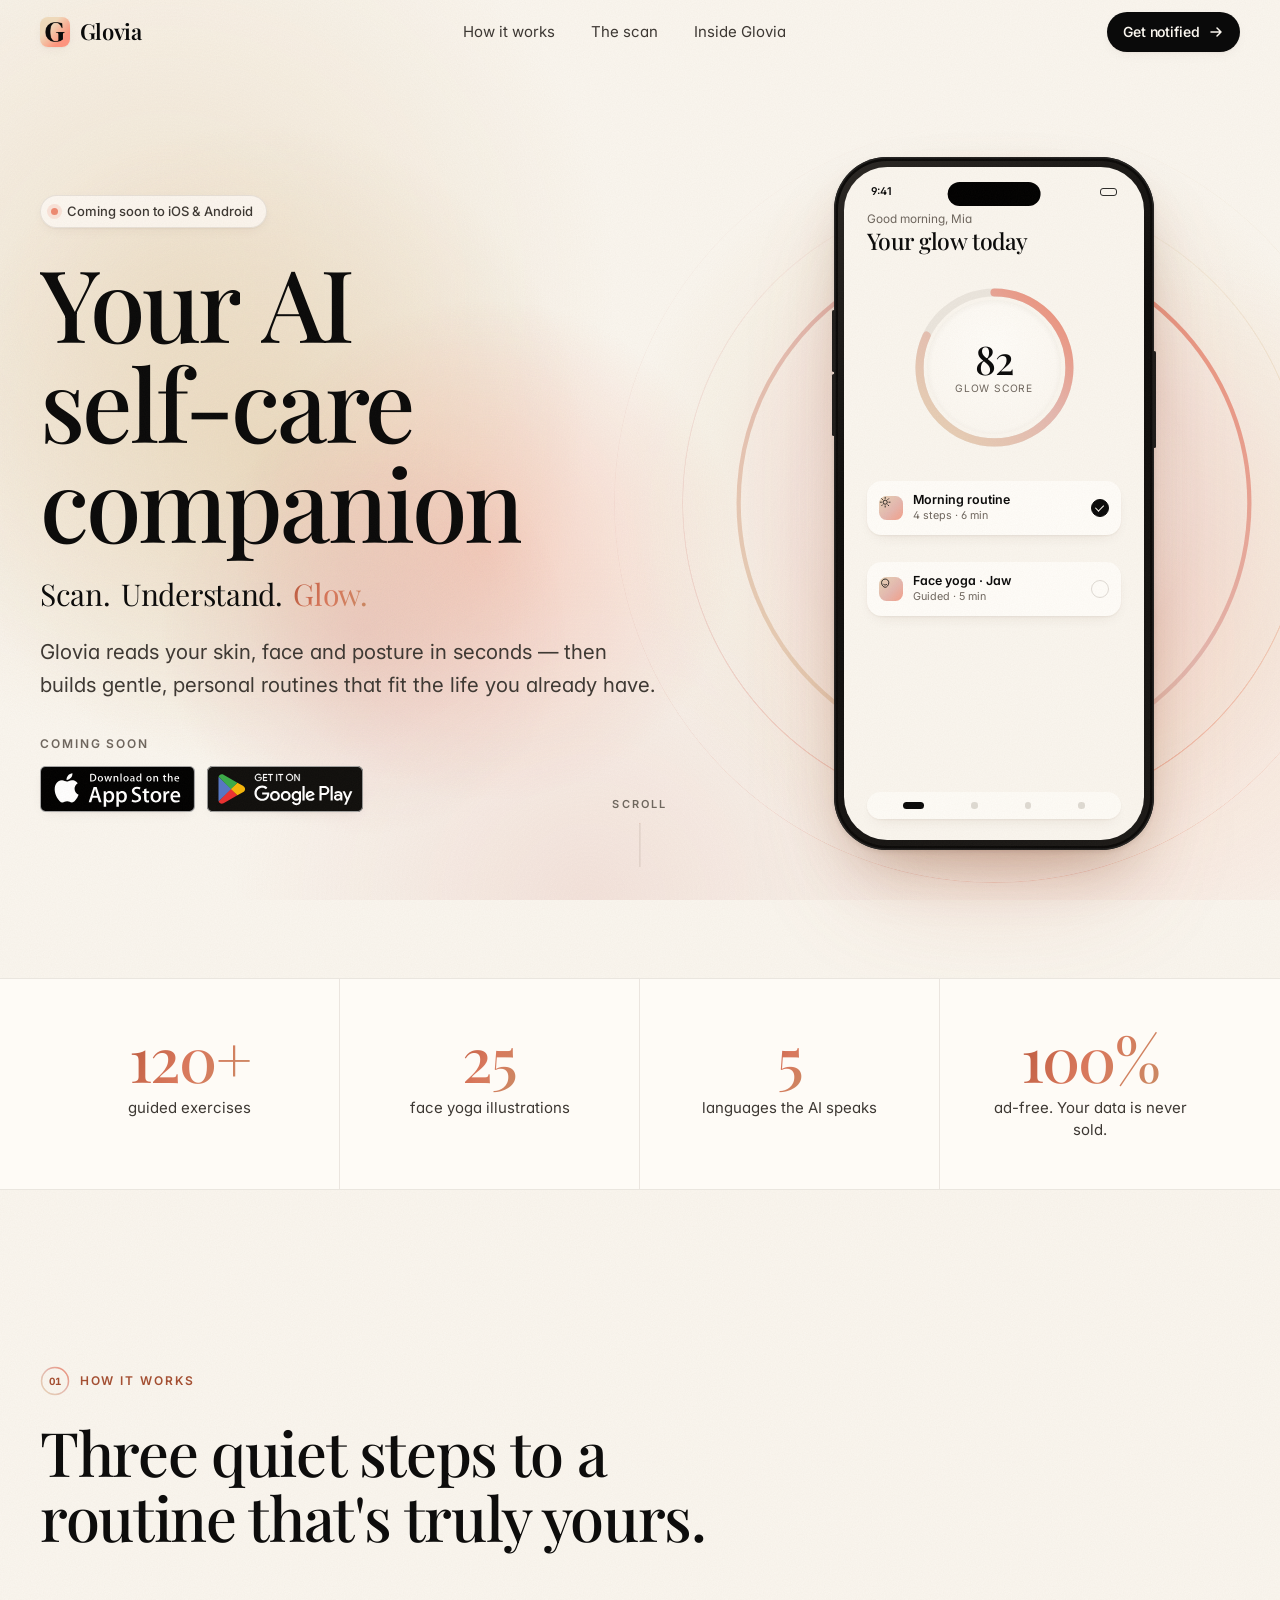
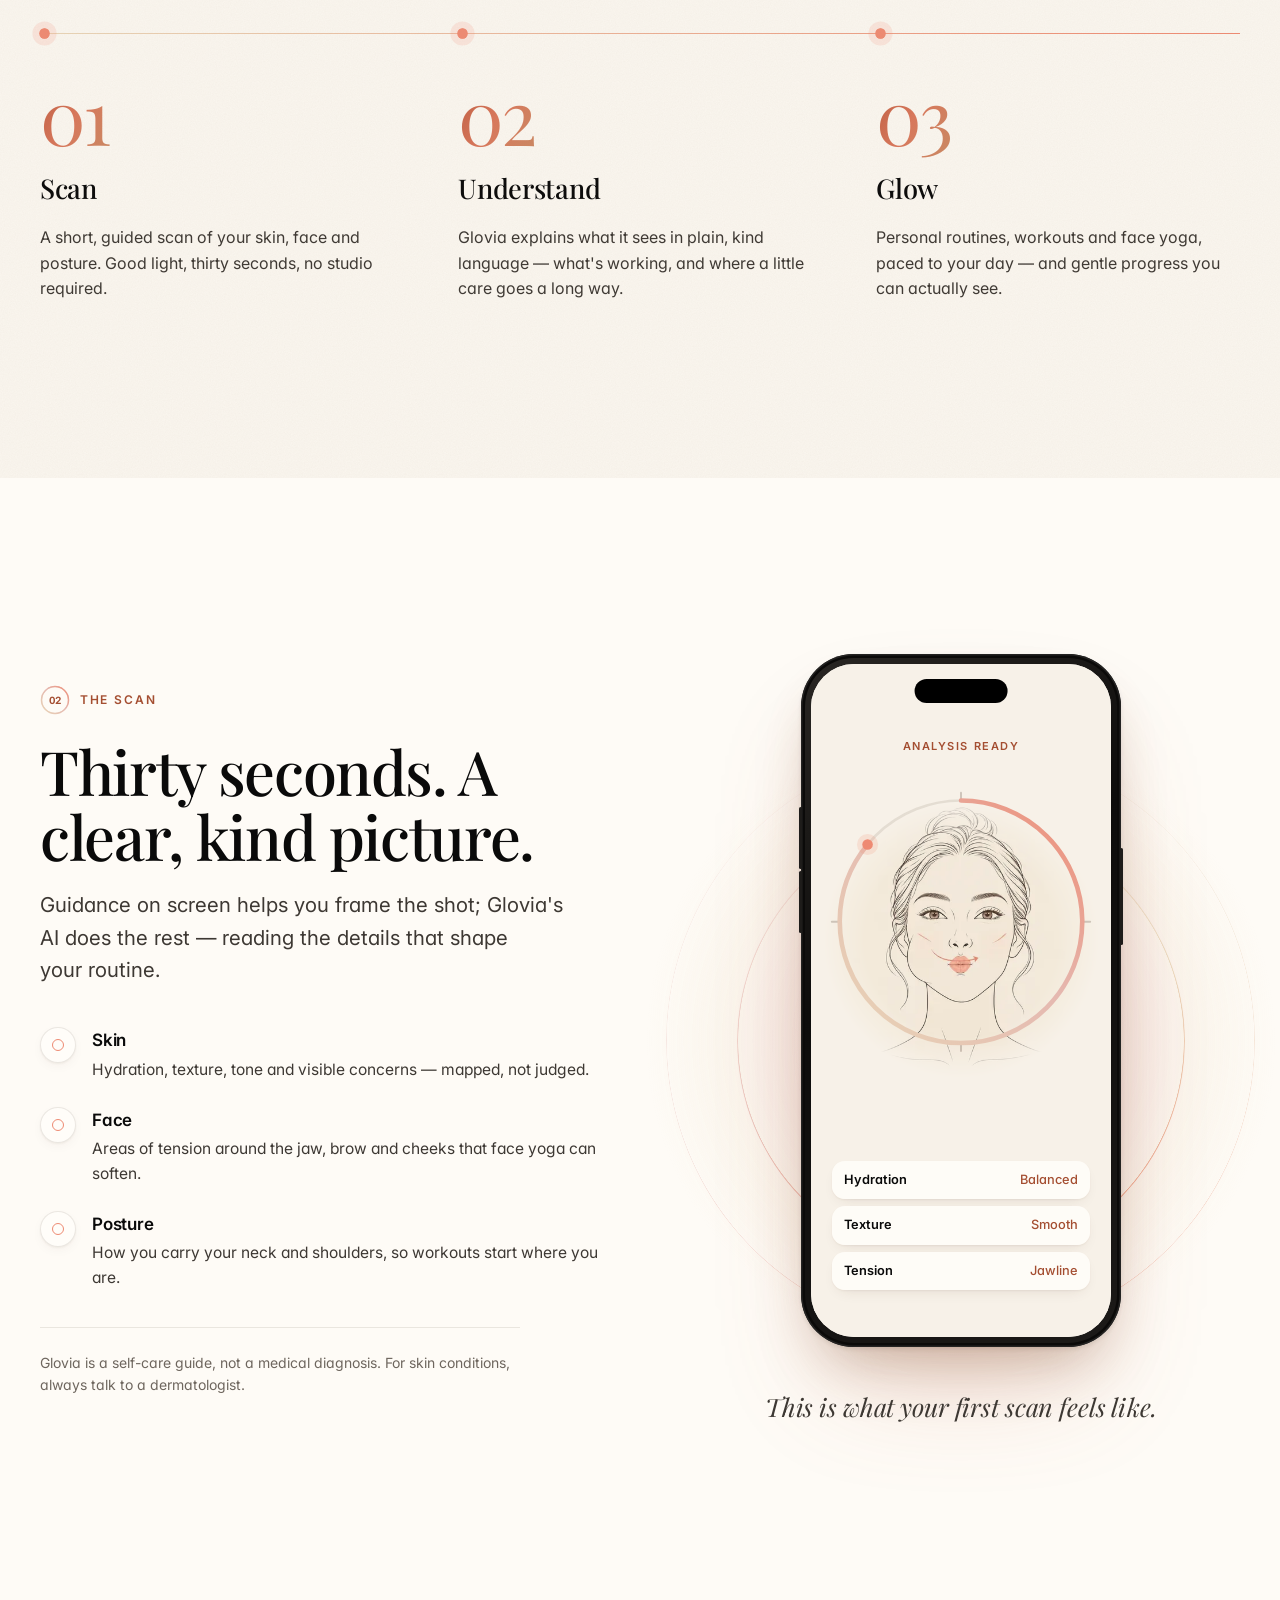
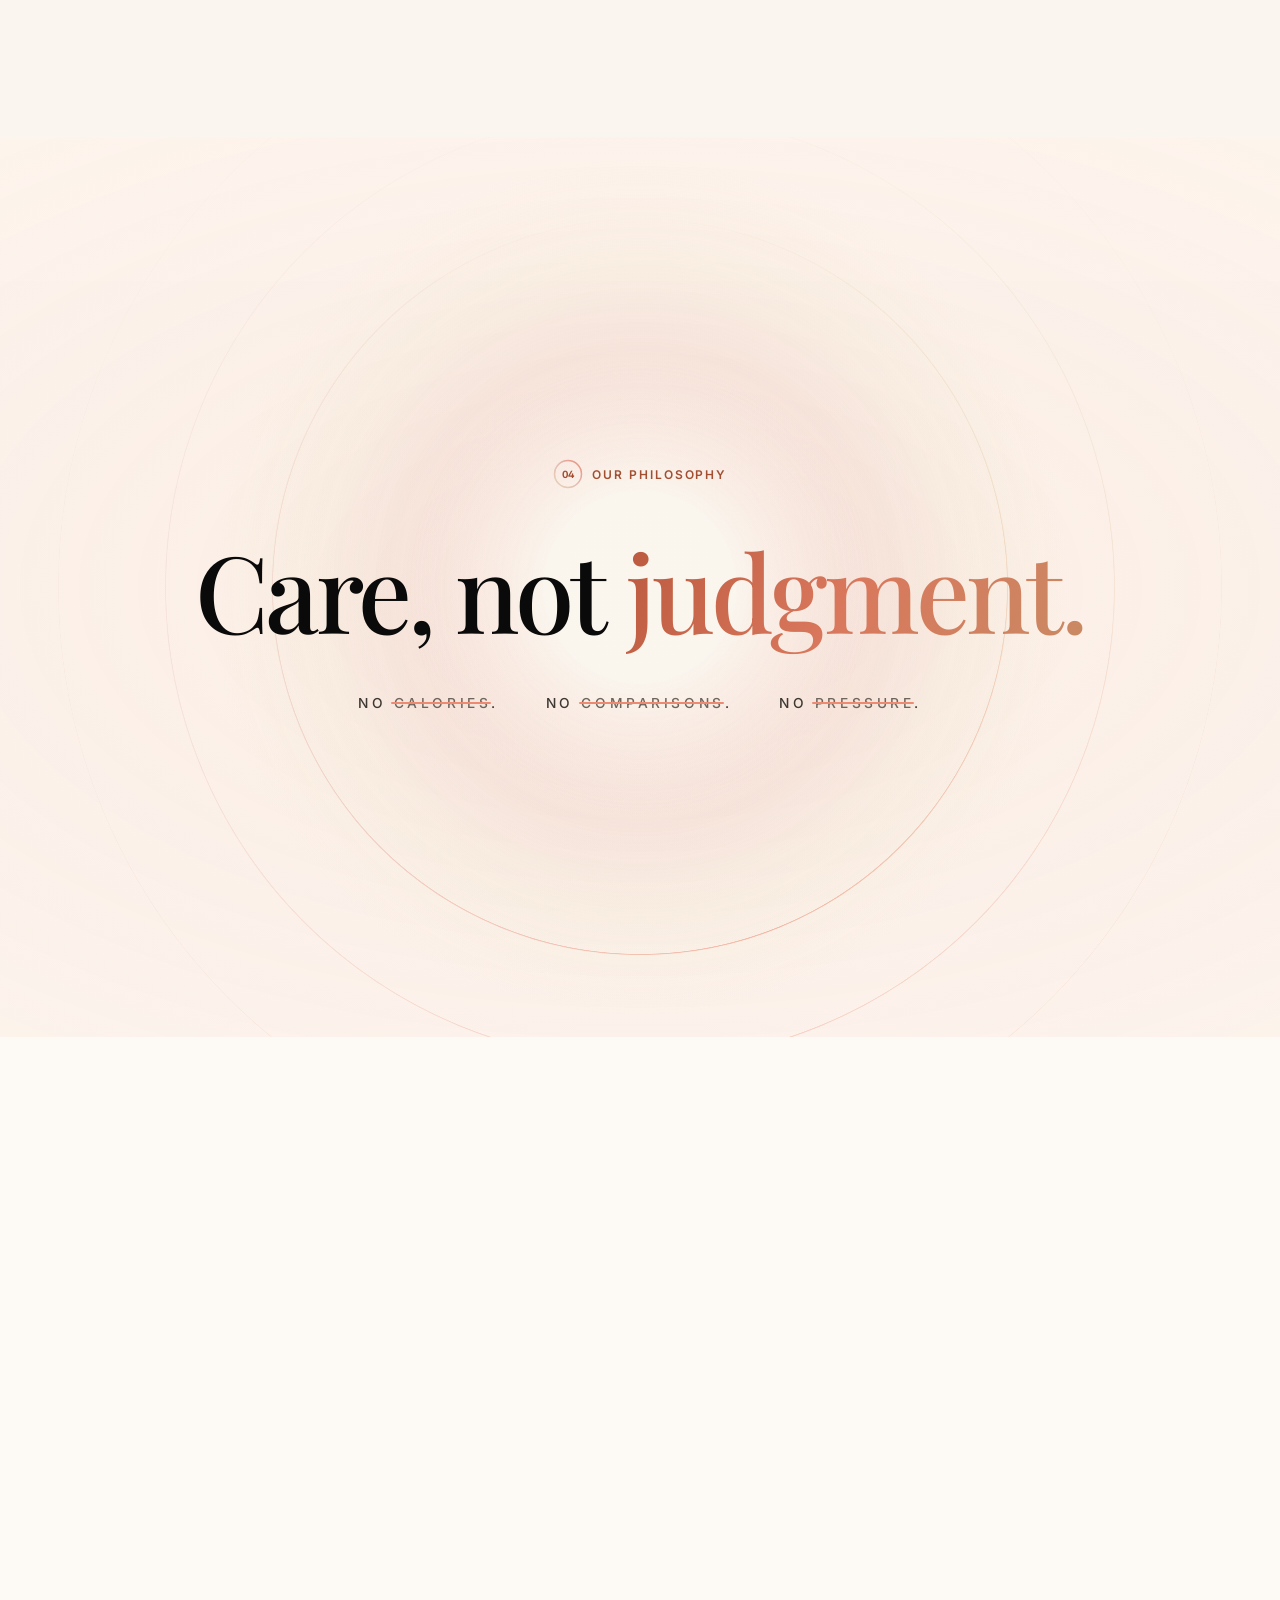
==== commit e26bfaf3: "Temporary A/B perf pages + italic family isolation Co-Authored-By: Claude Opus 5.5 <noreply@anthropi" ====
--- a/index.html
+++ b/index.html
@@ -33,7 +33,7 @@
   <link rel="preload" href="assets/fonts/inter-var.woff2" as="font" type="font/woff2" crossorigin>
 
   <script>document.documentElement.classList.add('js')</script>
-  <style>@font-face{font-family:"Playfair Display";src:url("assets/fonts/playfair-var.woff2") format("woff2-variations"),url("assets/fonts/playfair-var.woff2") format("woff2");font-weight:400 900;font-style:normal;font-display:swap}@font-face{font-family:"Playfair Display";src:url("assets/fonts/playfair-italic.woff2") format("woff2-variations"),url("assets/fonts/playfair-italic.woff2") format("woff2");font-weight:400 900;font-style:italic;font-display:swap}@font-face{font-family:"Inter";src:url("assets/fonts/inter-var.woff2") format("woff2-variations"),url("assets/fonts/inter-var.woff2") format("woff2");font-weight:100 900;font-style:normal;font-display:swap}:root{--cream:#FAF6EF;--cream-2:#F3ECE0;--paper:#FFFDF9;--line:rgba(64,44,28,.10);--line-strong:rgba(64,44,28,.16);--ink:#0A0A0A;--ink-2:#3D3833;--muted:#6E665E;--peach:#E8D5B7;--rose:#E5B8B0;--coral:#F4A08A;--coral-strong:#EE8A72;--accent-ink:#A44E31;--grad:linear-gradient(135deg,var(--peach) 0%,var(--rose) 55%,var(--coral) 100%);--grad-ink:linear-gradient(120deg,#B9583C 0%,#D9785C 50%,#C98A63 100%);--serif:"Playfair Display","Iowan Old Style",Georgia,"Times New Roman",serif;--sans:"Inter",ui-sans-serif,system-ui,-apple-system,"Segoe UI",Roboto,sans-serif;--fs-hero:clamp(2.875rem,1.35rem + 6.2vw,6.25rem);--fs-philo:clamp(3rem,.6rem + 7.6vw,8.5rem);--fs-h2:clamp(2.125rem,1.35rem + 3.1vw,4.25rem);--fs-h3:clamp(1.375rem,1.22rem + .6vw,1.75rem);--fs-num:clamp(3rem,2.2rem + 3.2vw,5rem);--fs-stat:clamp(2.5rem,1.8rem + 2.6vw,4.25rem);--fs-lead:clamp(1.0625rem,1rem + .35vw,1.3125rem);--fs-body:1rem;--fs-small:.875rem;--fs-eyebrow:.75rem;--gutter:clamp(1rem,.5rem + 2.5vw,2.5rem);--section:clamp(5.5rem,3rem + 10vw,11rem);--maxw:1200px;--shadow-1:0 1px 2px rgba(70,44,24,.05),0 4px 14px -4px rgba(70,44,24,.07);--shadow-2:0 2px 6px rgba(70,44,24,.05),0 28px 56px -18px rgba(120,66,36,.24);--ease-out:cubic-bezier(.16,1,.3,1);--ease-soft:cubic-bezier(.22,.61,.36,1);--ease-io:cubic-bezier(.65,0,.35,1);--dur-hover:220ms;--radius:28px;--nav-h:64px;--noise:url("data:image/svg+xml,%3Csvg xmlns='http://www.w3.org/2000/svg' width='180' height='180'%3E%3Cfilter id='n'%3E%3CfeTurbulence type='fractalNoise' baseFrequency='.85' numOctaves='3' stitchTiles='stitch'/%3E%3CfeColorMatrix values='0 0 0 0 .3 0 0 0 0 .2 0 0 0 0 .12 0 0 0 .9 0'/%3E%3C/filter%3E%3Crect width='100%25' height='100%25' filter='url(%23n)'/%3E%3C/svg%3E");color-scheme:light}*,*::before,*::after{box-sizing:border-box}html{-webkit-text-size-adjust:100%;text-size-adjust:100%;scroll-padding-top:calc(var(--nav-h) + 16px)}@media (prefers-reduced-motion:no-preference){html:not(.js){scroll-behavior:smooth}}body{margin:0;background:var(--cream);color:var(--ink);font-family:var(--sans);font-size:var(--fs-body);line-height:1.6;font-optical-sizing:auto;font-feature-settings:"cv11","ss01";-webkit-font-smoothing:antialiased;-moz-osx-font-smoothing:grayscale;text-rendering:optimizeLegibility;overflow-x:clip}img,svg{display:block;max-width:100%}a{color:inherit;text-decoration:none}p{margin:0}h1,h2,h3{margin:0;font-weight:inherit}ul,ol{margin:0;padding:0;list-style:none}button{font:inherit;color:inherit}::selection{background:#F7B9A6;color:var(--ink)}:focus-visible{outline:2px solid var(--accent-ink);outline-offset:3px;border-radius:6px}.skip{position:absolute;left:16px;top:-60px;z-index:100;background:var(--ink);color:var(--cream);padding:10px 16px;border-radius:999px;font-size:var(--fs-small);transition:top .2s var(--ease-out)}.skip:focus{top:12px}.container{width:100%;max-width:calc(var(--maxw) + var(--gutter) * 2);margin-inline:auto;padding-inline:var(--gutter)}.section{padding-block:var(--section);position:relative}.bg-cream{background:transparent}.bg-paper{background:rgba(255,253,249,.72)}.grain{position:relative;isolation:isolate}.grain::after{content:"";position:absolute;inset:0;z-index:3;pointer-events:none;background-image:var(--noise);background-size:180px;opacity:.055}.eyebrow{display:inline-flex;align-items:center;gap:.6rem;font-size:var(--fs-eyebrow);font-weight:600;letter-spacing:.16em;text-transform:uppercase;color:var(--accent-ink)}.eyebrow::before{content:"";width:18px;height:1px;background:currentColor;opacity:.6}.h2{font-family:var(--serif);font-size:var(--fs-h2);font-weight:500;line-height:1.06;letter-spacing:-.022em;text-wrap:balance}.h3{font-family:var(--serif);font-size:var(--fs-h3);font-weight:500;line-height:1.2;letter-spacing:-.01em}.lead{font-size:var(--fs-lead);line-height:1.6;color:var(--ink-2);max-width:34em;text-wrap:pretty}.grad-text{background:var(--grad-ink);-webkit-background-clip:text;background-clip:text;color:transparent}.section-head{display:grid;gap:1.25rem;max-width:46rem}.section-head .h2{margin-top:.25rem}.section-head--center{margin-inline:auto;text-align:center;justify-items:center}.btn{--bg:var(--ink);--fg:var(--cream);display:inline-flex;align-items:center;justify-content:center;gap:.5rem;min-height:44px;padding:.7rem 1.25rem;border:0;border-radius:999px;background:var(--bg);color:var(--fg);font-size:.9375rem;font-weight:550;letter-spacing:-.005em;box-shadow:var(--shadow-1);cursor:pointer;transition:transform var(--dur-hover) var(--ease-soft),box-shadow var(--dur-hover) var(--ease-soft)}.btn:hover{transform:scale(1.02);box-shadow:var(--shadow-2)}.btn:active{transform:scale(.99)}.btn svg{width:16px;height:16px;transition:transform var(--dur-hover) var(--ease-soft)}.btn:hover svg{transform:translateX(2px)}.btn--sm{min-height:40px;padding:.5rem 1rem;font-size:.875rem}.nav{position:fixed;inset:0 0 auto 0;z-index:50;height:var(--nav-h);transition:background-color .35s var(--ease-soft),box-shadow .35s var(--ease-soft)}.nav.is-scrolled{background:rgba(250,246,239,.72);-webkit-backdrop-filter:saturate(180%) blur(18px);backdrop-filter:saturate(180%) blur(18px);box-shadow:0 1px 0 var(--line)}@supports not ((backdrop-filter:blur(1px)) or (-webkit-backdrop-filter:blur(1px))){.nav.is-scrolled{background:rgba(250,246,239,.96)}}.nav__inner{height:100%;display:flex;align-items:center;justify-content:space-between;gap:1.5rem}.brand{display:inline-flex;align-items:center;gap:.6rem;font-family:var(--serif);font-size:1.375rem;font-weight:600;letter-spacing:-.015em}.brand img{width:30px;height:30px;border-radius:8px;box-shadow:var(--shadow-1)}.nav__links{display:none;gap:2.25rem;font-size:.9375rem;color:var(--ink-2)}.nav__links a{position:relative;padding-block:.5rem;transition:color var(--dur-hover) var(--ease-soft)}.nav__links a::after{content:"";position:absolute;left:0;right:0;bottom:.2rem;height:1px;background:currentColor;transform:scaleX(0);transform-origin:right;transition:transform .35s var(--ease-out)}.nav__links a:hover{color:var(--ink)}.nav__links a:hover::after{transform:scaleX(1);transform-origin:left}@media (min-width:820px){.nav__links{display:flex}}.aura{position:absolute;pointer-events:none;width:var(--size,760px);aspect-ratio:1;left:var(--x,50%);top:var(--y,50%);transform:translate(-50%,-50%);display:grid;place-items:center}.aura__glow{position:absolute;inset:-10%;border-radius:50%;background:radial-gradient(closest-side,rgba(250,246,239,.95) 18%,rgba(250,246,239,0) 44%),radial-gradient(closest-side,rgba(244,160,138,.34) 8%,rgba(229,184,176,.26) 40%,rgba(232,213,183,.14) 62%,rgba(250,246,239,0) 82%)}.ring{position:absolute;width:var(--r,100%);aspect-ratio:1;border-radius:50%;background:conic-gradient(from 0deg,rgba(232,213,183,0) 0deg,rgba(232,213,183,.9) 70deg,rgba(238,138,114,.95) 160deg,rgba(229,184,176,.8) 250deg,rgba(232,213,183,0) 360deg);-webkit-mask:radial-gradient(farthest-side,transparent calc(100% - var(--w,1.5px)),#000 calc(100% - var(--w,1.5px) + .5px));mask:radial-gradient(farthest-side,transparent calc(100% - var(--w,1.5px)),#000 calc(100% - var(--w,1.5px) + .5px));opacity:var(--o,.9);animation:spin var(--t,48s) linear infinite}.ring:nth-child(3){animation-direction:reverse}@keyframes spin{to{transform:rotate(360deg)}}.hero{position:relative;padding-top:calc(var(--nav-h) + clamp(2.5rem,1rem + 6vw,6rem));padding-bottom:clamp(4.5rem,2rem + 8vw,8rem);overflow:clip}.breath{position:absolute;z-index:0;pointer-events:none;width:min(1100px,190vw);aspect-ratio:1;left:50%;top:34%;transform:translate(-50%,-50%)}.breath span{position:absolute;inset:0;border-radius:50%;will-change:transform,opacity}.breath span:nth-child(1){background:radial-gradient(closest-side,rgba(232,213,183,.75),rgba(232,213,183,0) 70%);transform:translate(-12%,-4%) scale(.9)}.breath span:nth-child(2){background:radial-gradient(closest-side,rgba(244,160,138,.42),rgba(244,160,138,0) 68%);transform:translate(10%,6%) scale(.72)}.breath span:nth-child(3){background:radial-gradient(closest-side,rgba(229,184,176,.5),rgba(229,184,176,0) 66%);transform:translate(-2%,14%) scale(.6)}.hero__grid{position:relative;z-index:1;display:grid;gap:clamp(3.5rem,2rem + 4vw,5rem);align-items:center;text-align:center;justify-items:center}.hero__copy{position:relative;z-index:2;display:grid;gap:1.5rem;justify-items:center;max-width:40rem}.pill{display:inline-flex;align-items:center;gap:.55rem;padding:.4rem .85rem .4rem .7rem;border-radius:999px;background:rgba(255,253,249,.7);box-shadow:inset 0 0 0 1px var(--line),var(--shadow-1);font-size:.8125rem;font-weight:500;color:var(--ink-2)}.pill__dot{width:7px;height:7px;border-radius:50%;background:var(--coral-strong);box-shadow:0 0 0 4px rgba(238,138,114,.18)}.hero__title{font-family:var(--serif);font-size:var(--fs-hero);font-weight:500;line-height:1.0;letter-spacing:-.03em;text-wrap:balance}.w{display:inline-block;overflow:clip;padding-bottom:.12em;margin-bottom:-.12em;vertical-align:top}.w>span{display:inline-block}.hero__tagline{font-family:var(--serif);font-size:clamp(1.375rem,1.15rem + 1vw,1.875rem);letter-spacing:-.01em;line-height:1.2}.hero__tagline span + span{margin-left:.35em}.hero .lead{margin-inline:auto}.stores{display:grid;gap:.85rem;justify-items:center;margin-top:.5rem}.stores__label{font-size:var(--fs-eyebrow);font-weight:600;letter-spacing:.16em;text-transform:uppercase;color:var(--muted)}.stores__row{display:flex;gap:.75rem;flex-wrap:wrap;justify-content:center}.badge{display:block;border-radius:10px;box-shadow:var(--shadow-1);cursor:default;transition:transform var(--dur-hover) var(--ease-soft),box-shadow var(--dur-hover) var(--ease-soft)}.badge img{height:46px;width:auto}.badge:hover{transform:scale(1.02);box-shadow:var(--shadow-2)}.hero__visual{position:relative;display:grid;place-items:center;width:100%}.hero__visual .aura{--size:min(760px,150vw)}.parallax{position:relative;z-index:1;will-change:transform}.scroll-cue{display:none}@media (min-width:980px){.hero{min-height:max(100svh,760px);display:grid;align-items:center}.hero__grid{grid-template-columns:1.12fr .88fr;text-align:left;justify-items:start}.hero__copy{justify-items:start}.hero .lead{margin-inline:0}.stores{justify-items:start}.stores__row{justify-content:flex-start}.breath{left:30%;top:50%;width:min(1100px,80vw)}.scroll-cue{position:absolute;left:50%;top:calc(100svh - 104px);z-index:2;display:grid;justify-items:center;gap:.6rem;transform:translateX(-50%);font-size:.6875rem;font-weight:600;letter-spacing:.2em;text-transform:uppercase;color:var(--muted);transition:opacity .5s var(--ease-soft)}.scroll-cue__line{position:relative;width:1px;height:44px;background:var(--line-strong);overflow:hidden}.scroll-cue__line::after{content:"";position:absolute;left:0;top:0;width:1px;height:40%;background:linear-gradient(transparent,var(--coral-strong));transform:translateY(-100%)}.is-scrolled-page .scroll-cue{opacity:0}}.phone{--pw:clamp(250px,64vw,320px);position:relative;z-index:1;width:var(--pw);aspect-ratio:9 / 19.5;padding:calc(var(--pw) * .032);border-radius:calc(var(--pw) * .165);background:linear-gradient(145deg,#2A2724 0%,#0D0C0B 40%,#1C1A18 100%);box-shadow:inset 0 0 0 1.5px rgba(255,255,255,.10),inset 0 0 0 4px #0B0A09,0 2px 4px rgba(40,24,12,.10),0 30px 60px -20px rgba(110,60,30,.35),0 60px 120px -40px rgba(200,110,80,.30)}.phone::before,.phone::after{content:"";position:absolute;width:3px;border-radius:2px;background:#1E1C1A}.phone::before{left:-2px;top:22%;height:9%;box-shadow:0 calc(var(--pw) * .2) 0 #1E1C1A}.phone::after{right:-2px;top:28%;height:14%}.phone__screen{position:relative;height:100%;overflow:hidden;border-radius:calc(var(--pw) * .135);background:var(--cream);isolation:isolate}.phone__island{position:absolute;z-index:6;top:2.2%;left:50%;transform:translateX(-50%);width:31%;height:3.6%;border-radius:999px;background:#000}.phone__shot{position:absolute;inset:0;width:100%;height:100%;object-fit:cover;z-index:5}.ui{position:absolute;inset:0;padding:15% 7.5% 7%;display:flex;flex-direction:column;gap:4.5%;font-size:calc(var(--pw) * .041);line-height:1.35;color:var(--ink)}.ui__status{position:absolute;top:2.6%;left:9%;right:9%;display:flex;justify-content:space-between;align-items:center;font-size:.82em;font-weight:600}.ui__status i{display:inline-block;width:1.6em;height:.75em;border-radius:3px;border:1.5px solid currentColor;opacity:.85}.ui__hello{color:var(--muted);font-size:.9em}.ui__title{font-family:var(--serif);font-size:1.75em;line-height:1.1;letter-spacing:-.02em;font-weight:500}.ui__score{position:relative;align-self:center;width:64%;aspect-ratio:1;border-radius:50%;display:grid;place-items:center;text-align:center;background:conic-gradient(from -90deg,var(--peach) 0%,var(--rose) 45%,var(--coral-strong) 82%,rgba(64,44,28,.08) 82% 100%);margin-block:2%}.ui__score::before{content:"";position:absolute;inset:7%;border-radius:50%;background:radial-gradient(circle at 50% 35%,#FFFDF9,var(--cream));box-shadow:inset 0 1px 6px rgba(70,44,24,.06)}.ui__score b{position:relative;display:block;font-family:var(--serif);font-weight:500;font-size:3em;line-height:1;letter-spacing:-.03em}.ui__score small{position:relative;display:block;font-size:.78em;color:var(--muted);letter-spacing:.08em;text-transform:uppercase;margin-top:.3em}.ui__card{display:flex;align-items:center;gap:.8em;padding:.85em .95em;border-radius:1.1em;background:#FFFDF9;box-shadow:0 1px 2px rgba(70,44,24,.05),0 6px 16px -8px rgba(70,44,24,.14)}.ui__ic{width:2.2em;height:2.2em;border-radius:.7em;display:grid;place-items:center;background:var(--grad);flex:none}.ui__ic svg{width:1.15em;height:1.15em}.ui__card div{flex:1;min-width:0}.ui__card strong{display:block;font-weight:600;font-size:.95em}.ui__card span{display:block;color:var(--muted);font-size:.82em}.ui__check{width:1.4em;height:1.4em;border-radius:50%;border:1.5px solid var(--line-strong);flex:none}.ui__check.is-done{background:var(--ink);border-color:var(--ink);position:relative}.ui__check.is-done::after{content:"";position:absolute;left:33%;top:18%;width:30%;height:50%;border:solid var(--cream);border-width:0 1.5px 1.5px 0;transform:rotate(45deg)}.ui__nav{margin-top:auto;display:flex;justify-content:space-around;align-items:center;padding:.8em 1em;border-radius:999px;background:rgba(255,253,249,.9);box-shadow:0 1px 2px rgba(70,44,24,.05),0 6px 16px -8px rgba(70,44,24,.14)}.ui__nav i{width:.5em;height:.5em;border-radius:50%;background:var(--line-strong)}.ui__nav i:first-child{width:1.6em;border-radius:999px;background:var(--ink)}.stats{background:rgba(255,253,249,.72);border-block:1px solid var(--line)}.stats__grid{display:grid;grid-template-columns:1fr 1fr}.stat{padding:clamp(2rem,1.4rem + 2vw,3.25rem) clamp(.75rem,.4rem + 1.5vw,2rem);display:grid;gap:.5rem;align-content:start;text-align:center;justify-items:center}.stat:nth-child(odd){border-right:1px solid var(--line)}.stat:nth-child(-n+2){border-bottom:1px solid var(--line)}.stat__num{font-family:var(--serif);font-size:var(--fs-stat);font-weight:500;line-height:1;letter-spacing:-.03em;font-variant-numeric:lining-nums tabular-nums}.stat__label{font-size:.9375rem;color:var(--ink-2);max-width:14rem;line-height:1.45}@media (min-width:820px){.stats__grid{grid-template-columns:repeat(4,1fr)}.stat{border-bottom:0 !important}.stat:not(:last-child){border-right:1px solid var(--line)}}.steps{position:relative;margin-top:clamp(3.5rem,2rem + 4vw,6rem);display:grid;gap:3rem;padding-left:2.25rem}.steps__track{position:absolute;left:4px;top:.5rem;bottom:0;width:1px;background:var(--line-strong)}.steps__fill{position:absolute;inset:0;background:linear-gradient(180deg,var(--peach),var(--coral-strong));transform-origin:top;transform:scaleY(var(--p,1))}.step{position:relative;display:grid;gap:.9rem;align-content:start}.step__node{position:absolute;left:-2.25rem;top:.35rem;width:9px;height:9px;border-radius:50%;background:var(--paper);box-shadow:inset 0 0 0 1.5px var(--line-strong);transition:background-color .4s var(--ease-soft),box-shadow .4s var(--ease-soft),transform .5s var(--ease-out)}.step.is-lit .step__node,html:not(.js) .step__node{background:var(--coral-strong);box-shadow:inset 0 0 0 1.5px var(--coral-strong),0 0 0 6px rgba(238,138,114,.16);transform:scale(1.15)}.step__num{font-family:var(--serif);font-size:var(--fs-num);font-weight:400;line-height:1;letter-spacing:-.04em;font-variant-numeric:lining-nums}.step__num .grad-text{padding-right:.04em}.step__title{font-family:var(--serif);font-size:var(--fs-h3);font-weight:500;letter-spacing:-.01em}.step p{color:var(--ink-2);max-width:22rem}@media (min-width:820px){.steps{grid-template-columns:repeat(3,1fr);gap:clamp(2rem,1rem + 3vw,4rem);padding-left:0;padding-top:2.75rem}.steps__track{left:0;right:0;top:0;bottom:auto;width:auto;height:1px}.steps__fill{background:linear-gradient(90deg,var(--peach),var(--coral-strong));transform-origin:left;transform:scaleX(var(--p,1))}.step__node{left:0;top:calc(-2.75rem - 4px)}}.split{display:grid;gap:clamp(3.5rem,2rem + 4vw,6rem);align-items:center}.split__visual{position:relative;display:grid;place-items:center;min-height:600px}.split__visual .aura{--size:min(640px,130vw)}.points{display:grid;gap:1.5rem;margin-top:2.5rem}.point{display:grid;grid-template-columns:2.25rem 1fr;gap:1rem;align-items:start}.point__mark{width:2.25rem;height:2.25rem;border-radius:50%;display:grid;place-items:center;background:var(--paper);box-shadow:inset 0 0 0 1px var(--line),var(--shadow-1)}.point__mark::before{content:"";width:12px;height:12px;border-radius:50%;border:1.5px solid var(--coral-strong)}.point h3{font-size:1.0625rem;font-weight:600;letter-spacing:-.01em;margin-bottom:.2rem}.point p{color:var(--ink-2);font-size:.975rem}.note{margin-top:2.25rem;padding-top:1.5rem;border-top:1px solid var(--line);font-size:var(--fs-small);color:var(--muted);max-width:30rem}@media (min-width:980px){.split{grid-template-columns:1fr 1fr}.split__visual{min-height:720px}}.scan-ui{position:absolute;inset:0;background:#F7F1E8;font-size:calc(var(--pw) * .04)}.scan-ui__face{position:absolute;top:20.5%;left:50%;width:92%;max-width:none;height:auto;transform:translateX(-50%);mix-blend-mode:multiply;-webkit-mask-image:radial-gradient(closest-side,#000 70%,transparent 100%);mask-image:radial-gradient(closest-side,#000 70%,transparent 100%)}.scan-ring{position:absolute;top:18.7%;left:50%;width:88%;transform:translateX(-50%);overflow:visible}.scan-ring__track{stroke:rgba(64,44,28,.10)}.scan-ring__arc{stroke-dasharray:100;stroke-dashoffset:var(--arc,14)}.scan-ring__tick{stroke:rgba(64,44,28,.22)}.scan-ring__head{opacity:1}.scan-beam{position:absolute;left:0;right:0;top:0;height:2px;z-index:2;background:linear-gradient(90deg,transparent,var(--coral-strong) 20%,#F7B9A6 50%,var(--coral-strong) 80%,transparent);box-shadow:0 0 12px 2px rgba(238,138,114,.55),0 -24px 32px -8px rgba(244,160,138,.22);opacity:0}.scan-ui__label{position:absolute;top:11%;left:0;right:0;height:1.4em;text-align:center;font-size:.86em;font-weight:600;letter-spacing:.14em;text-transform:uppercase;color:var(--ink-2)}.scan-ui__label span{position:absolute;inset:0;transition:opacity .5s var(--ease-soft),transform .5s var(--ease-out)}.scan-ui__label .is-done{color:var(--accent-ink)}.scan-ui__chips{position:absolute;left:7%;right:7%;bottom:7%;display:grid;gap:.55em}.chip{display:flex;justify-content:space-between;align-items:center;padding:.7em .95em;border-radius:1em;background:rgba(255,253,249,.92);box-shadow:0 1px 2px rgba(70,44,24,.05),0 6px 16px -8px rgba(70,44,24,.16)}.chip strong{font-weight:600}.chip span{color:var(--accent-ink);font-weight:500}.scan-ui__label .is-scanning{opacity:0}.inside{overflow:clip}.inside__blobs{position:absolute;inset:0;pointer-events:none;z-index:0}.inside__blobs span{position:absolute;border-radius:50%}.inside__blobs span:nth-child(1){width:720px;height:720px;left:-180px;top:22%;background:radial-gradient(closest-side,rgba(244,160,138,.35),transparent 70%)}.inside__blobs span:nth-child(2){width:820px;height:820px;right:-240px;top:46%;background:radial-gradient(closest-side,rgba(232,213,183,.7),transparent 70%)}.inside__blobs span:nth-child(3){width:520px;height:520px;left:40%;bottom:-160px;background:radial-gradient(closest-side,rgba(229,184,176,.45),transparent 70%)}.inside .container{position:relative;z-index:1}.bento{margin-top:clamp(3rem,2rem + 3vw,5rem);display:grid;gap:1.25rem}.card{position:relative;overflow:hidden;display:flex;flex-direction:column;border-radius:var(--radius);background:rgba(255,253,249,.52);-webkit-backdrop-filter:blur(22px) saturate(140%);backdrop-filter:blur(22px) saturate(140%);box-shadow:inset 0 0 0 1px rgba(255,255,255,.75),inset 0 1px 0 rgba(255,255,255,.9),0 0 0 1px var(--line),var(--shadow-1);transition:transform var(--dur-hover) var(--ease-soft),box-shadow var(--dur-hover) var(--ease-soft)}.card:hover{transform:translateY(-6px);box-shadow:inset 0 0 0 1px rgba(255,255,255,.75),inset 0 1px 0 rgba(255,255,255,.9),0 0 0 1px var(--line),var(--shadow-2)}.card__body{padding:clamp(1.5rem,1.1rem + 1.4vw,2.25rem);display:grid;gap:.6rem}.card__top{display:flex;align-items:center;gap:.9rem;margin-bottom:.35rem}.card__icon{position:relative;width:52px;height:52px;border-radius:50%;flex:none;display:grid;place-items:center;background:rgba(255,253,249,.8);box-shadow:inset 0 0 0 1px rgba(255,255,255,.9),0 0 0 1px var(--line),var(--shadow-1);transition:transform .35s var(--ease-out)}.card__icon svg{width:36px;height:36px}.card:hover .card__icon{transform:scale(1.08)}.card__tag{font-size:var(--fs-eyebrow);font-weight:600;letter-spacing:.16em;text-transform:uppercase;color:var(--accent-ink)}.card p{color:var(--ink-2);max-width:30rem}.card__media{position:relative;flex:1;min-height:220px}.card__media img{width:100%;height:100%;object-fit:cover;transition:transform .8s var(--ease-out)}.card:hover .card__media img{transform:scale(1.03)}.card--photo .card__media{order:-1;aspect-ratio:16 / 10;overflow:hidden}.card--yoga .card__media{display:grid;place-items:center;padding:0 1.5rem}.card--yoga .card__media img{width:min(74%,320px);height:auto;mix-blend-mode:multiply;-webkit-mask-image:radial-gradient(closest-side,#000 72%,transparent 100%);mask-image:radial-gradient(closest-side,#000 72%,transparent 100%)}.routine{display:grid;grid-template-columns:1fr 1fr;gap:.9rem;padding:0 clamp(1.5rem,1.1rem + 1.4vw,2.25rem) clamp(1.5rem,1.1rem + 1.4vw,2.25rem)}.routine__col{border-radius:20px;padding:1.1rem 1.1rem 1.25rem;background:var(--paper);box-shadow:var(--shadow-1)}.routine__col--pm{background:#1B1916;color:#F3ECE0}.routine__head{display:flex;align-items:center;gap:.5rem;font-weight:600;font-size:.9375rem;margin-bottom:.85rem}.routine__head svg{width:18px;height:18px}.routine__col li{display:flex;align-items:center;gap:.6rem;font-size:.875rem;padding-block:.42rem;border-top:1px solid var(--line)}.routine__col--pm li{border-color:rgba(243,236,224,.12)}.routine__col li::before{content:"";width:6px;height:6px;border-radius:50%;background:var(--coral-strong);flex:none}.routine__col--pm li::before{background:var(--peach)}.chart{padding:0 clamp(1.5rem,1.1rem + 1.4vw,2.25rem) clamp(1.5rem,1.1rem + 1.4vw,2.25rem)}.chart__panel{border-radius:20px;padding:1.25rem 1.25rem 1rem;background:var(--paper);box-shadow:var(--shadow-1)}.chart__top{display:flex;justify-content:space-between;align-items:baseline;margin-bottom:.75rem;font-size:.875rem;color:var(--muted)}.chart__top b{font-family:var(--serif);font-weight:500;font-size:2rem;color:var(--ink);letter-spacing:-.02em}.chart__top em{font-style:normal;color:var(--accent-ink);font-weight:600;margin-left:.4rem;font-size:.875rem}.chart svg{width:100%;height:auto;overflow:visible}.chart__line{stroke-dasharray:1;stroke-dashoffset:var(--dash,0);transition:stroke-dashoffset 1.8s var(--ease-out) .2s}.chart__x{display:flex;justify-content:space-between;font-size:.75rem;color:var(--muted);margin-top:.5rem}@media (min-width:820px){.bento{grid-template-columns:repeat(12,1fr);gap:1.5rem}.card--routines{grid-column:span 7}.card--workouts{grid-column:span 5}.card--yoga{grid-column:span 5}.card--progress{grid-column:span 7}}.philo{position:relative}.philo__stage{position:relative;min-height:100svh;display:grid;place-items:center;text-align:center;overflow:clip;padding-block:var(--section)}.philo .aura{--size:min(1100px,170vw);z-index:0;transform:translate(-50%,-50%) scale(var(--glow-s,1))}.philo .aura__glow{inset:6%}.philo__inner{position:relative;z-index:1;display:grid;gap:clamp(2rem,1.4rem + 2vw,3.25rem);justify-items:center}.philo__title{font-family:var(--serif);font-size:var(--fs-philo);font-weight:500;line-height:1;letter-spacing:-.035em}.philo__nots{display:flex;flex-wrap:wrap;justify-content:center;gap:.5rem clamp(1.25rem,.8rem + 2vw,2.75rem);font-size:clamp(.75rem,.7rem + .2vw,.875rem);font-weight:500;letter-spacing:.26em;text-transform:uppercase;color:var(--ink-2)}.faq__list{margin-top:clamp(2.5rem,1.8rem + 2.5vw,4rem);max-width:52rem;margin-inline:auto;border-top:1px solid var(--line-strong)}.faq__item{border-bottom:1px solid var(--line-strong)}.faq__q{margin:0}.faq__btn{width:100%;display:flex;align-items:center;justify-content:space-between;gap:1.5rem;padding:1.6rem 0;background:none;border:0;cursor:pointer;text-align:left;font-family:var(--serif);font-size:clamp(1.1875rem,1.05rem + .5vw,1.5rem);font-weight:500;letter-spacing:-.01em;transition:color var(--dur-hover) var(--ease-soft)}.faq__btn:hover{color:var(--accent-ink)}.faq__panel{display:grid;grid-template-rows:1fr;transition:grid-template-rows .5s var(--ease-out)}.faq__panel>div{overflow:hidden}.faq__panel p{padding:0 3.5rem 1.75rem 0;color:var(--ink-2);max-width:44rem;transition:opacity .4s var(--ease-soft),transform .5s var(--ease-out)}.faq__panel a{color:var(--accent-ink);text-decoration:underline;text-underline-offset:3px}.js .faq__panel[data-closed]{grid-template-rows:0fr}.js .faq__panel[data-closed] p{opacity:0;transform:translateY(-6px)}.cta{overflow:clip;text-align:center}.cta .aura{--size:min(900px,160vw);--y:58%}.cta__inner{position:relative;z-index:1;display:grid;gap:1.5rem;justify-items:center}.cta .h2{font-size:clamp(2.375rem,1.4rem + 3.8vw,5rem);max-width:14ch}.notify{margin-top:.75rem;width:100%;max-width:30rem;display:flex;gap:.5rem;padding:.375rem;border-radius:999px;background:rgba(255,253,249,.85);box-shadow:inset 0 0 0 1px var(--line-strong),var(--shadow-1);transition:box-shadow var(--dur-hover) var(--ease-soft)}.notify:focus-within{box-shadow:inset 0 0 0 1.5px var(--accent-ink),var(--shadow-2)}.notify input{flex:1;min-width:0;border:0;background:transparent;outline:none;padding:0 1rem;font:inherit;font-size:1rem;color:var(--ink)}.notify input::placeholder{color:var(--muted)}.notify .btn{flex:none}.cta__fine{font-size:var(--fs-small);color:var(--muted)}.cta .stores{margin-top:1.25rem}@media (max-width:480px){.notify{flex-direction:column;border-radius:24px;padding:.5rem}.notify input{min-height:48px;text-align:center}}.footer{position:relative;background:transparent;padding-block:clamp(3.5rem,2.5rem + 3vw,5.5rem) 2.5rem}.footer::before{content:"";position:absolute;left:0;right:0;top:0;height:1px;background:linear-gradient(90deg,rgba(232,213,183,0),var(--peach) 18%,var(--coral-strong) 50%,var(--rose) 82%,rgba(229,184,176,0));z-index:4}.footer__grid{display:grid;gap:2.75rem}.footer__brand{display:grid;gap:1rem;align-content:start;max-width:22rem}.footer__slogan{font-family:var(--serif);font-size:1.5rem;letter-spacing:-.015em;line-height:1.2}.footer__brand p:not(.footer__slogan){color:var(--muted);font-size:.9375rem}.footer h2{font-size:var(--fs-eyebrow);font-weight:600;letter-spacing:.16em;text-transform:uppercase;color:var(--muted);margin-bottom:1.1rem}.footer li + li{margin-top:.65rem}.footer__col a{font-size:.9375rem;color:var(--ink-2);background:linear-gradient(currentColor,currentColor) 0 100% / 0 1px no-repeat;transition:background-size .35s var(--ease-out),color var(--dur-hover);padding-bottom:2px}.footer__col a:hover{color:var(--ink);background-size:100% 1px}.footer__col address{font-style:normal;color:var(--muted);font-size:.9375rem;line-height:1.7}.footer__links{display:grid;grid-template-columns:1fr 1fr;gap:2rem}.footer__bottom{margin-top:clamp(3rem,2rem + 3vw,4.5rem);padding-top:1.5rem;border-top:1px solid var(--line);display:flex;flex-wrap:wrap;gap:.75rem 2rem;justify-content:space-between;font-size:.8125rem;color:var(--muted)}@media (min-width:820px){.footer__grid{grid-template-columns:1.3fr 1.2fr .9fr;gap:3rem}}.cursor-dot,.cursor-ring{position:fixed;left:0;top:0;z-index:90;pointer-events:none;border-radius:50%;opacity:0;transition:opacity .3s var(--ease-soft),width .3s var(--ease-out),height .3s var(--ease-out),margin .3s var(--ease-out),background-color .3s}.cursor-dot{width:6px;height:6px;margin:-3px 0 0 -3px;background:var(--coral-strong)}.cursor-ring{width:30px;height:30px;margin:-15px 0 0 -15px;box-shadow:inset 0 0 0 1px rgba(238,138,114,.55)}.has-cursor .cursor-dot,.has-cursor .cursor-ring{opacity:1}.cursor-hover .cursor-ring{width:48px;height:48px;margin:-24px 0 0 -24px;background:rgba(238,138,114,.10)}.cursor-hover .cursor-dot{opacity:0}@media (prefers-reduced-motion:no-preference){.breath span:nth-child(1){animation:breathe-a 9s ease-in-out infinite alternate}.breath span:nth-child(2){animation:breathe-b 10s ease-in-out infinite alternate}.breath span:nth-child(3){animation:breathe-c 8s ease-in-out infinite alternate}.hero__title .w>span{transform:translateY(108%);animation:rise 1s var(--ease-out) forwards;animation-delay:calc(600ms + var(--i,0) * 100ms)}.fade-in{opacity:0;transform:translateY(14px);animation:fade 1s var(--ease-out) forwards;animation-delay:var(--d,0ms)}.hero__visual .float{animation:phone-in 1.2s var(--ease-out) .2s both,float 7s ease-in-out 1.6s infinite alternate}.hero__visual .aura{animation:aura 2s var(--ease-out) .1s both}.scroll-cue__line::after{animation:cue 2.2s var(--ease-io) infinite}.scroll-cue{animation:cue-in 1s var(--ease-out) 2.2s both}.js [data-reveal]{opacity:0;transform:translateY(28px);transition:opacity 1s var(--ease-out),transform 1.1s var(--ease-out);transition-delay:var(--d,0ms)}.js [data-reveal].is-in{opacity:1;transform:none}.js .card[data-reveal].is-in{transition:opacity 1s var(--ease-out) var(--d,0ms),transform var(--dur-hover) var(--ease-soft),box-shadow var(--dur-hover) var(--ease-soft)}.js .card--progress:not(.is-in){--dash:1}.js .steps{--p:0}.js .scan-demo:not(.is-live){--arc:100}.js .scan-demo .scan-ring__arc{transition:stroke-dashoffset 2.2s var(--ease-io) .3s}.js .scan-demo .scan-ring__head{opacity:0;transition:opacity .5s var(--ease-soft) 2.3s}.js .scan-demo.is-live .scan-ring__head{opacity:1}.js .scan-demo .scan-beam{animation:beam 3.4s var(--ease-io) infinite;animation-play-state:paused}.js .scan-demo.is-live .scan-beam{animation-play-state:running}.js .scan-demo .chip{opacity:0;transform:translateY(10px);transition:opacity .6s var(--ease-soft),transform .7s var(--ease-out)}.js .scan-demo.is-live .chip{opacity:1;transform:none}.js .scan-demo.is-live .chip:nth-child(1){transition-delay:2.4s}.js .scan-demo.is-live .chip:nth-child(2){transition-delay:2.6s}.js .scan-demo.is-live .chip:nth-child(3){transition-delay:2.8s}.js .scan-demo .scan-ui__label .is-scanning{opacity:1}.js .scan-demo .scan-ui__label .is-done{opacity:0;transform:translateY(6px)}.js .scan-demo.is-live .scan-ui__label .is-scanning{opacity:0;transition-delay:2.4s}.js .scan-demo.is-live .scan-ui__label .is-done{opacity:1;transform:none;transition-delay:2.5s}}@keyframes rise{to{transform:none}}@keyframes fade{to{opacity:1;transform:none}}@keyframes phone-in{from{opacity:0;transform:translateY(48px) scale(.97)}to{opacity:1;transform:none}}@keyframes float{from{transform:translateY(0)}to{transform:translateY(-14px)}}@keyframes aura{from{opacity:0;transform:translate(-50%,-50%) scale(.9)}to{opacity:1;transform:translate(-50%,-50%) scale(1)}}@keyframes breathe-a{from{transform:translate(-12%,-4%) scale(.88);opacity:.75}to{transform:translate(-8%,-8%) scale(1.04);opacity:1}}@keyframes breathe-b{from{transform:translate(10%,6%) scale(.7);opacity:.65}to{transform:translate(4%,2%) scale(.86);opacity:1}}@keyframes breathe-c{from{transform:translate(-2%,14%) scale(.58);opacity:.9}to{transform:translate(6%,8%) scale(.74);opacity:.6}}@keyframes cue{0%{transform:translateY(-100%)}60%,100%{transform:translateY(260%)}}@keyframes beam{0%{top:8%;opacity:0}12%{opacity:1}50%{top:62%;opacity:1}62%,100%{top:70%;opacity:0}}@media (prefers-reduced-motion:reduce){*,*::before,*::after{animation-duration:.001ms !important;animation-iteration-count:1 !important;transition-duration:.001ms !important;transition-delay:0s !important}.ring{animation:none}.card:hover,.btn:hover,.badge:hover{transform:none}.card:hover .card__icon,.card:hover .card__media img{transform:none}}.ambient{position:fixed;inset:0;z-index:-1;pointer-events:none;overflow:hidden}.ambient span{position:absolute;border-radius:50%;will-change:transform}.ambient span:nth-child(1){width:70vmax;height:70vmax;left:-22vmax;top:-12vmax;background:radial-gradient(closest-side,rgba(232,213,183,.5),rgba(232,213,183,0))}.ambient span:nth-child(2){width:62vmax;height:62vmax;right:-20vmax;top:28vh;background:radial-gradient(closest-side,rgba(244,160,138,.22),rgba(244,160,138,0))}.ambient span:nth-child(3){width:56vmax;height:56vmax;left:18vw;bottom:-28vmax;background:radial-gradient(closest-side,rgba(229,184,176,.3),rgba(229,184,176,0))}.intro{display:none}.gring{position:absolute;width:70%;aspect-ratio:1;overflow:visible}.gring__track{stroke:rgba(64,44,28,.08)}.gring__arc{stroke-dasharray:100;stroke-dashoffset:7}.ui__score{background:none}.ui__score::before{inset:9%}.ui__ring{position:absolute;inset:0;width:100%;height:100%;transform:rotate(-90deg);overflow:visible}.ui__ring-track{stroke:rgba(64,44,28,.08)}.ui__ring-arc{stroke-dasharray:100;stroke-dashoffset:18}.progress-ring{position:fixed;z-index:40;right:max(16px,env(safe-area-inset-right));bottom:max(16px,env(safe-area-inset-bottom));width:52px;height:52px;border-radius:50%;display:grid;place-items:center;background:rgba(255,253,249,.8);-webkit-backdrop-filter:blur(12px);backdrop-filter:blur(12px);box-shadow:var(--shadow-1);font-family:var(--serif);font-size:1.125rem;font-weight:600;line-height:1;color:var(--ink);opacity:0;transform:translateY(10px) scale(.9);pointer-events:none;transition:opacity .4s var(--ease-soft),transform .5s var(--ease-out),box-shadow var(--dur-hover) var(--ease-soft)}.progress-ring.is-visible{opacity:1;transform:none;pointer-events:auto}.progress-ring.is-visible:hover{transform:scale(1.06);box-shadow:var(--shadow-2)}.progress-ring svg{position:absolute;inset:0;width:100%;height:100%;transform:rotate(-90deg);overflow:visible}.progress-ring__track{stroke:rgba(64,44,28,.10)}.progress-ring__arc{stroke-dasharray:100;stroke-dashoffset:100}.eyebrow--num::before{display:none}.sec-num{position:relative;width:30px;height:30px;flex:none;display:inline-grid;place-items:center;font-size:.625rem;font-weight:700;letter-spacing:0;font-variant-numeric:tabular-nums lining-nums}.sec-num svg{position:absolute;inset:0;width:100%;height:100%;transform:rotate(-90deg);overflow:visible}.sec-num__track{stroke:rgba(164,78,49,.18)}.sec-num__fill{stroke-dasharray:100;stroke-dashoffset:0}.card__icon .icon-ring{position:absolute;inset:-7px;width:calc(100% + 14px);height:calc(100% + 14px);transform:rotate(-90deg);overflow:visible;pointer-events:none}.icon-ring circle{stroke:var(--coral-strong);stroke-width:1.3;stroke-linecap:round;stroke-dasharray:100;stroke-dashoffset:100;transition:stroke-dashoffset .8s var(--ease-out)}.card:hover .icon-ring circle{stroke-dashoffset:0}.tilt{position:relative;z-index:1;will-change:transform}.phone__glare{position:absolute;inset:-40%;z-index:7;pointer-events:none;background:radial-gradient(circle at 50% 50%,rgba(255,255,255,.55),rgba(255,255,255,0) 40%);mix-blend-mode:soft-light;opacity:0;will-change:transform;transition:opacity .6s var(--ease-soft)}.tilt.is-active .phone__glare{opacity:1}.split__visual{grid-template-rows:auto auto;align-content:center}.scan-caption{position:relative;z-index:2;margin-top:2.5rem;font-family:var(--serif);font-style:italic;font-weight:400;font-size:clamp(1.25rem,1.1rem + .6vw,1.625rem);letter-spacing:-.005em;color:var(--ink-2);text-align:center}.philo__warm{position:absolute;inset:0;z-index:0;pointer-events:none;background:radial-gradient(120% 90% at 50% 50%,rgba(244,176,146,.16),rgba(244,176,146,.06))}.philo__title .pw{display:inline-block}.philo__nots{display:flex;flex-wrap:wrap;justify-content:center;gap:.5rem clamp(1.5rem,1rem + 2.4vw,3.25rem);font-size:clamp(.75rem,.7rem + .2vw,.875rem);font-weight:500;letter-spacing:.26em;text-transform:uppercase;color:var(--ink-2)}.philo__nots s{position:relative;text-decoration:none;color:var(--muted)}.philo__nots s::after{content:"";position:absolute;left:-.2em;right:.05em;top:50%;height:1.5px;margin-top:-1px;background:var(--coral-strong);border-radius:1px;transform-origin:left center}@media (max-width:560px){.philo__nots{flex-direction:column;align-items:center}}.faq__icon{position:relative;width:38px;height:38px;flex:none;transition:transform .6s var(--ease-out)}.faq__icon svg{position:absolute;inset:0;width:100%;height:100%;transform:rotate(-90deg);overflow:visible}.faq__icon .t{stroke:var(--line-strong)}.faq__icon .a{stroke:var(--coral-strong);stroke-dasharray:100;stroke-dashoffset:78;transition:stroke-dashoffset .7s var(--ease-out)}.faq__icon::before,.faq__icon::after{content:"";position:absolute;left:50%;top:50%;width:11px;height:1.5px;border-radius:1px;background:currentColor;transform:translate(-50%,-50%);transition:transform .5s var(--ease-out)}.faq__icon::after{transform:translate(-50%,-50%) rotate(90deg)}.faq__btn:hover .faq__icon .a{stroke-dashoffset:50}.faq__btn[aria-expanded="true"] .faq__icon{transform:rotate(180deg)}.faq__btn[aria-expanded="true"] .faq__icon .a{stroke-dashoffset:0}.faq__btn[aria-expanded="true"] .faq__icon::after{transform:translate(-50%,-50%) rotate(0deg)}.invite{position:relative;isolation:isolate;overflow:clip;min-height:100svh;display:grid;place-items:center;text-align:center;padding-block:var(--section)}.invite .breath{left:50%;top:50%;width:min(1200px,210vw)}.invite__inner{position:relative;z-index:1;display:grid;gap:1.5rem;justify-items:center}.invite .h2{font-size:clamp(2.75rem,1.2rem + 5.4vw,6.5rem);max-width:15ch;line-height:1.02;letter-spacing:-.03em}.invite__line{font-family:var(--serif);font-style:italic;font-weight:400;font-size:clamp(1.25rem,1.1rem + .7vw,1.75rem);line-height:1.35;color:var(--ink-2);max-width:28ch}.invite .stores{margin-top:1rem}.invite__notify{margin-top:2.25rem;display:grid;gap:.85rem;justify-items:center;width:100%}.invite__ask{font-size:var(--fs-small);color:var(--muted)}.year-ring{position:relative;display:inline-grid;place-items:center;width:3.4em;height:3.4em;margin:-1.1em .05em;vertical-align:middle;color:var(--ink-2)}.year-ring svg{position:absolute;inset:0;width:100%;height:100%;transform:rotate(-90deg);overflow:visible}.year-ring circle{stroke:var(--coral-strong);stroke-width:1.2;stroke-linecap:round;stroke-dasharray:100;stroke-dashoffset:24;transition:stroke-dashoffset .9s var(--ease-out)}.year-ring:hover circle{stroke-dashoffset:0}@media (prefers-reduced-motion:no-preference){.js .intro{display:block;position:fixed;inset:-5%;z-index:80;pointer-events:none;background:radial-gradient(circle at 50% 45%,#FFFFFF 0%,#FFFBF4 32%,var(--cream) 72%);animation:inhale .6s var(--ease-out) forwards}.ambient span:nth-child(1){animation:drift-a 70s ease-in-out infinite alternate}.ambient span:nth-child(2){animation:drift-b 86s ease-in-out infinite alternate}.ambient span:nth-child(3){animation:drift-c 62s ease-in-out infinite alternate}.js:not(.is-awake) .ambient span{animation-play-state:paused}.gring__arc{animation:draw 1.2s var(--ease-out) .15s both}.gring__head{animation:pop .6s var(--ease-out) 1.2s both;transform-box:fill-box;transform-origin:center}.ui__ring-arc{animation:draw 1.2s var(--ease-out) .5s both}.js [data-reveal] .sec-num__fill{stroke-dashoffset:100;transition:stroke-dashoffset 1.4s var(--ease-out) .35s}.js [data-reveal].is-in .sec-num__fill{stroke-dashoffset:0}.js .scan-demo .scan-ring__arc{transition:stroke-dashoffset 1.8s var(--ease-out) .9s}.js .scan-demo .scan-ring__head{transition:opacity .5s var(--ease-soft) 2.6s}.js .scan-demo.is-live .chip:nth-child(1){transition-delay:2.8s}.js .scan-demo.is-live .chip:nth-child(2){transition-delay:3.1s}.js .scan-demo.is-live .chip:nth-child(3){transition-delay:3.4s}.js .scan-demo.is-live .scan-ui__label .is-scanning{transition-delay:2.7s}.js .scan-demo.is-live .scan-ui__label .is-done{transition-delay:2.8s}.js .philo{height:200vh}.js .philo__stage{position:sticky;top:0;height:100svh;min-height:0;padding-block:0}.js .philo__warm{opacity:0;transition:opacity 1.5s var(--ease-soft) 1.3s}.js .philo.is-play .philo__warm{opacity:1}.js .philo__title .pw{opacity:0;transform:translateY(.16em);transition:opacity 1.1s var(--ease-soft),transform 1.3s var(--ease-out)}.js .philo__title .pw--2{transition-delay:1.3s}.js .philo.is-play .philo__title .pw{opacity:1;transform:none}.js .philo__nots li{opacity:0;transform:translateY(10px);transition:opacity .8s var(--ease-soft),transform .9s var(--ease-out)}.js .philo.is-play .philo__nots li{opacity:1;transform:none}.js .philo.is-play .philo__nots li:nth-child(1){transition-delay:2.6s}.js .philo.is-play .philo__nots li:nth-child(2){transition-delay:3s}.js .philo.is-play .philo__nots li:nth-child(3){transition-delay:3.4s}.js .philo__nots s::after{transform:scaleX(0);transition:transform .8s var(--ease-io)}.js .philo.is-play .philo__nots s::after{transform:scaleX(1)}.js .philo.is-play .philo__nots li:nth-child(1) s::after{transition-delay:3.1s}.js .philo.is-play .philo__nots li:nth-child(2) s::after{transition-delay:3.5s}.js .philo.is-play .philo__nots li:nth-child(3) s::after{transition-delay:3.9s}}@keyframes inhale{from{opacity:1;transform:scale(1.05)}to{opacity:0;transform:scale(1);visibility:hidden}}@keyframes draw{from{stroke-dashoffset:100}}@keyframes cue-in{from{opacity:0}}@keyframes pop{from{opacity:0;transform:scale(.3)}}@keyframes drift-a{to{transform:translate(18vw,24vh) scale(1.15)}}@keyframes drift-b{to{transform:translate(-24vw,16vh) scale(.88)}}@keyframes drift-c{to{transform:translate(-14vw,-28vh) scale(1.12)}}@media (prefers-reduced-motion:reduce){.step__node{background:var(--coral-strong);box-shadow:inset 0 0 0 1.5px var(--coral-strong),0 0 0 6px rgba(238,138,114,.16)}}@media (max-width:600px){.progress-ring{width:44px;height:44px;font-size:1rem}}@supports (content-visibility:auto){#how,#scan,#inside,#faq,.invite,.footer{content-visibility:auto;contain-intrinsic-size:auto 1000px}}</style>
+  <style>@font-face{font-family:"Playfair Display";src:url("assets/fonts/playfair-var.woff2") format("woff2-variations"),url("assets/fonts/playfair-var.woff2") format("woff2");font-weight:400 900;font-style:normal;font-display:swap}@font-face{font-family:"Playfair Italic";src:url("assets/fonts/playfair-italic.woff2") format("woff2-variations"),url("assets/fonts/playfair-italic.woff2") format("woff2");font-weight:400 900;font-style:italic;font-display:swap}@font-face{font-family:"Inter";src:url("assets/fonts/inter-var.woff2") format("woff2-variations"),url("assets/fonts/inter-var.woff2") format("woff2");font-weight:100 900;font-style:normal;font-display:swap}:root{--cream:#FAF6EF;--cream-2:#F3ECE0;--paper:#FFFDF9;--line:rgba(64,44,28,.10);--line-strong:rgba(64,44,28,.16);--ink:#0A0A0A;--ink-2:#3D3833;--muted:#6E665E;--peach:#E8D5B7;--rose:#E5B8B0;--coral:#F4A08A;--coral-strong:#EE8A72;--accent-ink:#A44E31;--grad:linear-gradient(135deg,var(--peach) 0%,var(--rose) 55%,var(--coral) 100%);--grad-ink:linear-gradient(120deg,#B9583C 0%,#D9785C 50%,#C98A63 100%);--serif:"Playfair Display","Iowan Old Style",Georgia,"Times New Roman",serif;--serif-italic:"Playfair Italic","Playfair Display",Georgia,serif;--sans:"Inter",ui-sans-serif,system-ui,-apple-system,"Segoe UI",Roboto,sans-serif;--fs-hero:clamp(2.875rem,1.35rem + 6.2vw,6.25rem);--fs-philo:clamp(3rem,.6rem + 7.6vw,8.5rem);--fs-h2:clamp(2.125rem,1.35rem + 3.1vw,4.25rem);--fs-h3:clamp(1.375rem,1.22rem + .6vw,1.75rem);--fs-num:clamp(3rem,2.2rem + 3.2vw,5rem);--fs-stat:clamp(2.5rem,1.8rem + 2.6vw,4.25rem);--fs-lead:clamp(1.0625rem,1rem + .35vw,1.3125rem);--fs-body:1rem;--fs-small:.875rem;--fs-eyebrow:.75rem;--gutter:clamp(1rem,.5rem + 2.5vw,2.5rem);--section:clamp(5.5rem,3rem + 10vw,11rem);--maxw:1200px;--shadow-1:0 1px 2px rgba(70,44,24,.05),0 4px 14px -4px rgba(70,44,24,.07);--shadow-2:0 2px 6px rgba(70,44,24,.05),0 28px 56px -18px rgba(120,66,36,.24);--ease-out:cubic-bezier(.16,1,.3,1);--ease-soft:cubic-bezier(.22,.61,.36,1);--ease-io:cubic-bezier(.65,0,.35,1);--dur-hover:220ms;--radius:28px;--nav-h:64px;--noise:url("data:image/svg+xml,%3Csvg xmlns='http://www.w3.org/2000/svg' width='180' height='180'%3E%3Cfilter id='n'%3E%3CfeTurbulence type='fractalNoise' baseFrequency='.85' numOctaves='3' stitchTiles='stitch'/%3E%3CfeColorMatrix values='0 0 0 0 .3 0 0 0 0 .2 0 0 0 0 .12 0 0 0 .9 0'/%3E%3C/filter%3E%3Crect width='100%25' height='100%25' filter='url(%23n)'/%3E%3C/svg%3E");color-scheme:light}*,*::before,*::after{box-sizing:border-box}html{-webkit-text-size-adjust:100%;text-size-adjust:100%;scroll-padding-top:calc(var(--nav-h) + 16px)}@media (prefers-reduced-motion:no-preference){html:not(.js){scroll-behavior:smooth}}body{margin:0;background:var(--cream);color:var(--ink);font-family:var(--sans);font-size:var(--fs-body);line-height:1.6;font-optical-sizing:auto;font-feature-settings:"cv11","ss01";-webkit-font-smoothing:antialiased;-moz-osx-font-smoothing:grayscale;text-rendering:optimizeLegibility;overflow-x:clip}img,svg{display:block;max-width:100%}a{color:inherit;text-decoration:none}p{margin:0}h1,h2,h3{margin:0;font-weight:inherit}ul,ol{margin:0;padding:0;list-style:none}button{font:inherit;color:inherit}::selection{background:#F7B9A6;color:var(--ink)}:focus-visible{outline:2px solid var(--accent-ink);outline-offset:3px;border-radius:6px}.skip{position:absolute;left:16px;top:-60px;z-index:100;background:var(--ink);color:var(--cream);padding:10px 16px;border-radius:999px;font-size:var(--fs-small);transition:top .2s var(--ease-out)}.skip:focus{top:12px}.container{width:100%;max-width:calc(var(--maxw) + var(--gutter) * 2);margin-inline:auto;padding-inline:var(--gutter)}.section{padding-block:var(--section);position:relative}.bg-cream{background:transparent}.bg-paper{background:rgba(255,253,249,.72)}.grain{position:relative;isolation:isolate}.grain::after{content:"";position:absolute;inset:0;z-index:3;pointer-events:none;background-image:var(--noise);background-size:180px;opacity:.055}.eyebrow{display:inline-flex;align-items:center;gap:.6rem;font-size:var(--fs-eyebrow);font-weight:600;letter-spacing:.16em;text-transform:uppercase;color:var(--accent-ink)}.eyebrow::before{content:"";width:18px;height:1px;background:currentColor;opacity:.6}.h2{font-family:var(--serif);font-size:var(--fs-h2);font-weight:500;line-height:1.06;letter-spacing:-.022em;text-wrap:balance}.h3{font-family:var(--serif);font-size:var(--fs-h3);font-weight:500;line-height:1.2;letter-spacing:-.01em}.lead{font-size:var(--fs-lead);line-height:1.6;color:var(--ink-2);max-width:34em;text-wrap:pretty}.grad-text{background:var(--grad-ink);-webkit-background-clip:text;background-clip:text;color:transparent}.section-head{display:grid;gap:1.25rem;max-width:46rem}.section-head .h2{margin-top:.25rem}.section-head--center{margin-inline:auto;text-align:center;justify-items:center}.btn{--bg:var(--ink);--fg:var(--cream);display:inline-flex;align-items:center;justify-content:center;gap:.5rem;min-height:44px;padding:.7rem 1.25rem;border:0;border-radius:999px;background:var(--bg);color:var(--fg);font-size:.9375rem;font-weight:550;letter-spacing:-.005em;box-shadow:var(--shadow-1);cursor:pointer;transition:transform var(--dur-hover) var(--ease-soft),box-shadow var(--dur-hover) var(--ease-soft)}.btn:hover{transform:scale(1.02);box-shadow:var(--shadow-2)}.btn:active{transform:scale(.99)}.btn svg{width:16px;height:16px;transition:transform var(--dur-hover) var(--ease-soft)}.btn:hover svg{transform:translateX(2px)}.btn--sm{min-height:40px;padding:.5rem 1rem;font-size:.875rem}.nav{position:fixed;inset:0 0 auto 0;z-index:50;height:var(--nav-h);transition:background-color .35s var(--ease-soft),box-shadow .35s var(--ease-soft)}.nav.is-scrolled{background:rgba(250,246,239,.72);-webkit-backdrop-filter:saturate(180%) blur(18px);backdrop-filter:saturate(180%) blur(18px);box-shadow:0 1px 0 var(--line)}@supports not ((backdrop-filter:blur(1px)) or (-webkit-backdrop-filter:blur(1px))){.nav.is-scrolled{background:rgba(250,246,239,.96)}}.nav__inner{height:100%;display:flex;align-items:center;justify-content:space-between;gap:1.5rem}.brand{display:inline-flex;align-items:center;gap:.6rem;font-family:var(--serif);font-size:1.375rem;font-weight:600;letter-spacing:-.015em}.brand img{width:30px;height:30px;border-radius:8px;box-shadow:var(--shadow-1)}.nav__links{display:none;gap:2.25rem;font-size:.9375rem;color:var(--ink-2)}.nav__links a{position:relative;padding-block:.5rem;transition:color var(--dur-hover) var(--ease-soft)}.nav__links a::after{content:"";position:absolute;left:0;right:0;bottom:.2rem;height:1px;background:currentColor;transform:scaleX(0);transform-origin:right;transition:transform .35s var(--ease-out)}.nav__links a:hover{color:var(--ink)}.nav__links a:hover::after{transform:scaleX(1);transform-origin:left}@media (min-width:820px){.nav__links{display:flex}}.aura{position:absolute;pointer-events:none;width:var(--size,760px);aspect-ratio:1;left:var(--x,50%);top:var(--y,50%);transform:translate(-50%,-50%);display:grid;place-items:center}.aura__glow{position:absolute;inset:-10%;border-radius:50%;background:radial-gradient(closest-side,rgba(250,246,239,.95) 18%,rgba(250,246,239,0) 44%),radial-gradient(closest-side,rgba(244,160,138,.34) 8%,rgba(229,184,176,.26) 40%,rgba(232,213,183,.14) 62%,rgba(250,246,239,0) 82%)}.ring{position:absolute;width:var(--r,100%);aspect-ratio:1;border-radius:50%;background:conic-gradient(from 0deg,rgba(232,213,183,0) 0deg,rgba(232,213,183,.9) 70deg,rgba(238,138,114,.95) 160deg,rgba(229,184,176,.8) 250deg,rgba(232,213,183,0) 360deg);-webkit-mask:radial-gradient(farthest-side,transparent calc(100% - var(--w,1.5px)),#000 calc(100% - var(--w,1.5px) + .5px));mask:radial-gradient(farthest-side,transparent calc(100% - var(--w,1.5px)),#000 calc(100% - var(--w,1.5px) + .5px));opacity:var(--o,.9);animation:spin var(--t,48s) linear infinite}.ring:nth-child(3){animation-direction:reverse}@keyframes spin{to{transform:rotate(360deg)}}.hero{position:relative;padding-top:calc(var(--nav-h) + clamp(2.5rem,1rem + 6vw,6rem));padding-bottom:clamp(4.5rem,2rem + 8vw,8rem);overflow:clip}.breath{position:absolute;z-index:0;pointer-events:none;width:min(1100px,190vw);aspect-ratio:1;left:50%;top:34%;transform:translate(-50%,-50%)}.breath span{position:absolute;inset:0;border-radius:50%;will-change:transform,opacity}.breath span:nth-child(1){background:radial-gradient(closest-side,rgba(232,213,183,.75),rgba(232,213,183,0) 70%);transform:translate(-12%,-4%) scale(.9)}.breath span:nth-child(2){background:radial-gradient(closest-side,rgba(244,160,138,.42),rgba(244,160,138,0) 68%);transform:translate(10%,6%) scale(.72)}.breath span:nth-child(3){background:radial-gradient(closest-side,rgba(229,184,176,.5),rgba(229,184,176,0) 66%);transform:translate(-2%,14%) scale(.6)}.hero__grid{position:relative;z-index:1;display:grid;gap:clamp(3.5rem,2rem + 4vw,5rem);align-items:center;text-align:center;justify-items:center}.hero__copy{position:relative;z-index:2;display:grid;gap:1.5rem;justify-items:center;max-width:40rem}.pill{display:inline-flex;align-items:center;gap:.55rem;padding:.4rem .85rem .4rem .7rem;border-radius:999px;background:rgba(255,253,249,.7);box-shadow:inset 0 0 0 1px var(--line),var(--shadow-1);font-size:.8125rem;font-weight:500;color:var(--ink-2)}.pill__dot{width:7px;height:7px;border-radius:50%;background:var(--coral-strong);box-shadow:0 0 0 4px rgba(238,138,114,.18)}.hero__title{font-family:var(--serif);font-size:var(--fs-hero);font-weight:500;line-height:1.0;letter-spacing:-.03em;text-wrap:balance}.w{display:inline-block;overflow:clip;padding-bottom:.12em;margin-bottom:-.12em;vertical-align:top}.w>span{display:inline-block}.hero__tagline{font-family:var(--serif);font-size:clamp(1.375rem,1.15rem + 1vw,1.875rem);letter-spacing:-.01em;line-height:1.2}.hero__tagline span + span{margin-left:.35em}.hero .lead{margin-inline:auto}.stores{display:grid;gap:.85rem;justify-items:center;margin-top:.5rem}.stores__label{font-size:var(--fs-eyebrow);font-weight:600;letter-spacing:.16em;text-transform:uppercase;color:var(--muted)}.stores__row{display:flex;gap:.75rem;flex-wrap:wrap;justify-content:center}.badge{display:block;border-radius:10px;box-shadow:var(--shadow-1);cursor:default;transition:transform var(--dur-hover) var(--ease-soft),box-shadow var(--dur-hover) var(--ease-soft)}.badge img{height:46px;width:auto}.badge:hover{transform:scale(1.02);box-shadow:var(--shadow-2)}.hero__visual{position:relative;display:grid;place-items:center;width:100%}.hero__visual .aura{--size:min(760px,150vw)}.parallax{position:relative;z-index:1;will-change:transform}.scroll-cue{display:none}@media (min-width:980px){.hero{min-height:max(100svh,760px);display:grid;align-items:center}.hero__grid{grid-template-columns:1.12fr .88fr;text-align:left;justify-items:start}.hero__copy{justify-items:start}.hero .lead{margin-inline:0}.stores{justify-items:start}.stores__row{justify-content:flex-start}.breath{left:30%;top:50%;width:min(1100px,80vw)}.scroll-cue{position:absolute;left:50%;top:calc(100svh - 104px);z-index:2;display:grid;justify-items:center;gap:.6rem;transform:translateX(-50%);font-size:.6875rem;font-weight:600;letter-spacing:.2em;text-transform:uppercase;color:var(--muted);transition:opacity .5s var(--ease-soft)}.scroll-cue__line{position:relative;width:1px;height:44px;background:var(--line-strong);overflow:hidden}.scroll-cue__line::after{content:"";position:absolute;left:0;top:0;width:1px;height:40%;background:linear-gradient(transparent,var(--coral-strong));transform:translateY(-100%)}.is-scrolled-page .scroll-cue{opacity:0}}.phone{--pw:clamp(250px,64vw,320px);position:relative;z-index:1;width:var(--pw);aspect-ratio:9 / 19.5;padding:calc(var(--pw) * .032);border-radius:calc(var(--pw) * .165);background:linear-gradient(145deg,#2A2724 0%,#0D0C0B 40%,#1C1A18 100%);box-shadow:inset 0 0 0 1.5px rgba(255,255,255,.10),inset 0 0 0 4px #0B0A09,0 2px 4px rgba(40,24,12,.10),0 30px 60px -20px rgba(110,60,30,.35),0 60px 120px -40px rgba(200,110,80,.30)}.phone::before,.phone::after{content:"";position:absolute;width:3px;border-radius:2px;background:#1E1C1A}.phone::before{left:-2px;top:22%;height:9%;box-shadow:0 calc(var(--pw) * .2) 0 #1E1C1A}.phone::after{right:-2px;top:28%;height:14%}.phone__screen{position:relative;height:100%;overflow:hidden;border-radius:calc(var(--pw) * .135);background:var(--cream);isolation:isolate}.phone__island{position:absolute;z-index:6;top:2.2%;left:50%;transform:translateX(-50%);width:31%;height:3.6%;border-radius:999px;background:#000}.phone__shot{position:absolute;inset:0;width:100%;height:100%;object-fit:cover;z-index:5}.ui{position:absolute;inset:0;padding:15% 7.5% 7%;display:flex;flex-direction:column;gap:4.5%;font-size:calc(var(--pw) * .041);line-height:1.35;color:var(--ink)}.ui__status{position:absolute;top:2.6%;left:9%;right:9%;display:flex;justify-content:space-between;align-items:center;font-size:.82em;font-weight:600}.ui__status i{display:inline-block;width:1.6em;height:.75em;border-radius:3px;border:1.5px solid currentColor;opacity:.85}.ui__hello{color:var(--muted);font-size:.9em}.ui__title{font-family:var(--serif);font-size:1.75em;line-height:1.1;letter-spacing:-.02em;font-weight:500}.ui__score{position:relative;align-self:center;width:64%;aspect-ratio:1;border-radius:50%;display:grid;place-items:center;text-align:center;background:conic-gradient(from -90deg,var(--peach) 0%,var(--rose) 45%,var(--coral-strong) 82%,rgba(64,44,28,.08) 82% 100%);margin-block:2%}.ui__score::before{content:"";position:absolute;inset:7%;border-radius:50%;background:radial-gradient(circle at 50% 35%,#FFFDF9,var(--cream));box-shadow:inset 0 1px 6px rgba(70,44,24,.06)}.ui__score b{position:relative;display:block;font-family:var(--serif);font-weight:500;font-size:3em;line-height:1;letter-spacing:-.03em}.ui__score small{position:relative;display:block;font-size:.78em;color:var(--muted);letter-spacing:.08em;text-transform:uppercase;margin-top:.3em}.ui__card{display:flex;align-items:center;gap:.8em;padding:.85em .95em;border-radius:1.1em;background:#FFFDF9;box-shadow:0 1px 2px rgba(70,44,24,.05),0 6px 16px -8px rgba(70,44,24,.14)}.ui__ic{width:2.2em;height:2.2em;border-radius:.7em;display:grid;place-items:center;background:var(--grad);flex:none}.ui__ic svg{width:1.15em;height:1.15em}.ui__card div{flex:1;min-width:0}.ui__card strong{display:block;font-weight:600;font-size:.95em}.ui__card span{display:block;color:var(--muted);font-size:.82em}.ui__check{width:1.4em;height:1.4em;border-radius:50%;border:1.5px solid var(--line-strong);flex:none}.ui__check.is-done{background:var(--ink);border-color:var(--ink);position:relative}.ui__check.is-done::after{content:"";position:absolute;left:33%;top:18%;width:30%;height:50%;border:solid var(--cream);border-width:0 1.5px 1.5px 0;transform:rotate(45deg)}.ui__nav{margin-top:auto;display:flex;justify-content:space-around;align-items:center;padding:.8em 1em;border-radius:999px;background:rgba(255,253,249,.9);box-shadow:0 1px 2px rgba(70,44,24,.05),0 6px 16px -8px rgba(70,44,24,.14)}.ui__nav i{width:.5em;height:.5em;border-radius:50%;background:var(--line-strong)}.ui__nav i:first-child{width:1.6em;border-radius:999px;background:var(--ink)}.stats{background:rgba(255,253,249,.72);border-block:1px solid var(--line)}.stats__grid{display:grid;grid-template-columns:1fr 1fr}.stat{padding:clamp(2rem,1.4rem + 2vw,3.25rem) clamp(.75rem,.4rem + 1.5vw,2rem);display:grid;gap:.5rem;align-content:start;text-align:center;justify-items:center}.stat:nth-child(odd){border-right:1px solid var(--line)}.stat:nth-child(-n+2){border-bottom:1px solid var(--line)}.stat__num{font-family:var(--serif);font-size:var(--fs-stat);font-weight:500;line-height:1;letter-spacing:-.03em;font-variant-numeric:lining-nums tabular-nums}.stat__label{font-size:.9375rem;color:var(--ink-2);max-width:14rem;line-height:1.45}@media (min-width:820px){.stats__grid{grid-template-columns:repeat(4,1fr)}.stat{border-bottom:0 !important}.stat:not(:last-child){border-right:1px solid var(--line)}}.steps{position:relative;margin-top:clamp(3.5rem,2rem + 4vw,6rem);display:grid;gap:3rem;padding-left:2.25rem}.steps__track{position:absolute;left:4px;top:.5rem;bottom:0;width:1px;background:var(--line-strong)}.steps__fill{position:absolute;inset:0;background:linear-gradient(180deg,var(--peach),var(--coral-strong));transform-origin:top;transform:scaleY(var(--p,1))}.step{position:relative;display:grid;gap:.9rem;align-content:start}.step__node{position:absolute;left:-2.25rem;top:.35rem;width:9px;height:9px;border-radius:50%;background:var(--paper);box-shadow:inset 0 0 0 1.5px var(--line-strong);transition:background-color .4s var(--ease-soft),box-shadow .4s var(--ease-soft),transform .5s var(--ease-out)}.step.is-lit .step__node,html:not(.js) .step__node{background:var(--coral-strong);box-shadow:inset 0 0 0 1.5px var(--coral-strong),0 0 0 6px rgba(238,138,114,.16);transform:scale(1.15)}.step__num{font-family:var(--serif);font-size:var(--fs-num);font-weight:400;line-height:1;letter-spacing:-.04em;font-variant-numeric:lining-nums}.step__num .grad-text{padding-right:.04em}.step__title{font-family:var(--serif);font-size:var(--fs-h3);font-weight:500;letter-spacing:-.01em}.step p{color:var(--ink-2);max-width:22rem}@media (min-width:820px){.steps{grid-template-columns:repeat(3,1fr);gap:clamp(2rem,1rem + 3vw,4rem);padding-left:0;padding-top:2.75rem}.steps__track{left:0;right:0;top:0;bottom:auto;width:auto;height:1px}.steps__fill{background:linear-gradient(90deg,var(--peach),var(--coral-strong));transform-origin:left;transform:scaleX(var(--p,1))}.step__node{left:0;top:calc(-2.75rem - 4px)}}.split{display:grid;gap:clamp(3.5rem,2rem + 4vw,6rem);align-items:center}.split__visual{position:relative;display:grid;place-items:center;min-height:600px}.split__visual .aura{--size:min(640px,130vw)}.points{display:grid;gap:1.5rem;margin-top:2.5rem}.point{display:grid;grid-template-columns:2.25rem 1fr;gap:1rem;align-items:start}.point__mark{width:2.25rem;height:2.25rem;border-radius:50%;display:grid;place-items:center;background:var(--paper);box-shadow:inset 0 0 0 1px var(--line),var(--shadow-1)}.point__mark::before{content:"";width:12px;height:12px;border-radius:50%;border:1.5px solid var(--coral-strong)}.point h3{font-size:1.0625rem;font-weight:600;letter-spacing:-.01em;margin-bottom:.2rem}.point p{color:var(--ink-2);font-size:.975rem}.note{margin-top:2.25rem;padding-top:1.5rem;border-top:1px solid var(--line);font-size:var(--fs-small);color:var(--muted);max-width:30rem}@media (min-width:980px){.split{grid-template-columns:1fr 1fr}.split__visual{min-height:720px}}.scan-ui{position:absolute;inset:0;background:#F7F1E8;font-size:calc(var(--pw) * .04)}.scan-ui__face{position:absolute;top:20.5%;left:50%;width:92%;max-width:none;height:auto;transform:translateX(-50%);mix-blend-mode:multiply;-webkit-mask-image:radial-gradient(closest-side,#000 70%,transparent 100%);mask-image:radial-gradient(closest-side,#000 70%,transparent 100%)}.scan-ring{position:absolute;top:18.7%;left:50%;width:88%;transform:translateX(-50%);overflow:visible}.scan-ring__track{stroke:rgba(64,44,28,.10)}.scan-ring__arc{stroke-dasharray:100;stroke-dashoffset:var(--arc,14)}.scan-ring__tick{stroke:rgba(64,44,28,.22)}.scan-ring__head{opacity:1}.scan-beam{position:absolute;left:0;right:0;top:0;height:2px;z-index:2;background:linear-gradient(90deg,transparent,var(--coral-strong) 20%,#F7B9A6 50%,var(--coral-strong) 80%,transparent);box-shadow:0 0 12px 2px rgba(238,138,114,.55),0 -24px 32px -8px rgba(244,160,138,.22);opacity:0}.scan-ui__label{position:absolute;top:11%;left:0;right:0;height:1.4em;text-align:center;font-size:.86em;font-weight:600;letter-spacing:.14em;text-transform:uppercase;color:var(--ink-2)}.scan-ui__label span{position:absolute;inset:0;transition:opacity .5s var(--ease-soft),transform .5s var(--ease-out)}.scan-ui__label .is-done{color:var(--accent-ink)}.scan-ui__chips{position:absolute;left:7%;right:7%;bottom:7%;display:grid;gap:.55em}.chip{display:flex;justify-content:space-between;align-items:center;padding:.7em .95em;border-radius:1em;background:rgba(255,253,249,.92);box-shadow:0 1px 2px rgba(70,44,24,.05),0 6px 16px -8px rgba(70,44,24,.16)}.chip strong{font-weight:600}.chip span{color:var(--accent-ink);font-weight:500}.scan-ui__label .is-scanning{opacity:0}.inside{overflow:clip}.inside__blobs{position:absolute;inset:0;pointer-events:none;z-index:0}.inside__blobs span{position:absolute;border-radius:50%}.inside__blobs span:nth-child(1){width:720px;height:720px;left:-180px;top:22%;background:radial-gradient(closest-side,rgba(244,160,138,.35),transparent 70%)}.inside__blobs span:nth-child(2){width:820px;height:820px;right:-240px;top:46%;background:radial-gradient(closest-side,rgba(232,213,183,.7),transparent 70%)}.inside__blobs span:nth-child(3){width:520px;height:520px;left:40%;bottom:-160px;background:radial-gradient(closest-side,rgba(229,184,176,.45),transparent 70%)}.inside .container{position:relative;z-index:1}.bento{margin-top:clamp(3rem,2rem + 3vw,5rem);display:grid;gap:1.25rem}.card{position:relative;overflow:hidden;display:flex;flex-direction:column;border-radius:var(--radius);background:rgba(255,253,249,.52);-webkit-backdrop-filter:blur(22px) saturate(140%);backdrop-filter:blur(22px) saturate(140%);box-shadow:inset 0 0 0 1px rgba(255,255,255,.75),inset 0 1px 0 rgba(255,255,255,.9),0 0 0 1px var(--line),var(--shadow-1);transition:transform var(--dur-hover) var(--ease-soft),box-shadow var(--dur-hover) var(--ease-soft)}.card:hover{transform:translateY(-6px);box-shadow:inset 0 0 0 1px rgba(255,255,255,.75),inset 0 1px 0 rgba(255,255,255,.9),0 0 0 1px var(--line),var(--shadow-2)}.card__body{padding:clamp(1.5rem,1.1rem + 1.4vw,2.25rem);display:grid;gap:.6rem}.card__top{display:flex;align-items:center;gap:.9rem;margin-bottom:.35rem}.card__icon{position:relative;width:52px;height:52px;border-radius:50%;flex:none;display:grid;place-items:center;background:rgba(255,253,249,.8);box-shadow:inset 0 0 0 1px rgba(255,255,255,.9),0 0 0 1px var(--line),var(--shadow-1);transition:transform .35s var(--ease-out)}.card__icon svg{width:36px;height:36px}.card:hover .card__icon{transform:scale(1.08)}.card__tag{font-size:var(--fs-eyebrow);font-weight:600;letter-spacing:.16em;text-transform:uppercase;color:var(--accent-ink)}.card p{color:var(--ink-2);max-width:30rem}.card__media{position:relative;flex:1;min-height:220px}.card__media img{width:100%;height:100%;object-fit:cover;transition:transform .8s var(--ease-out)}.card:hover .card__media img{transform:scale(1.03)}.card--photo .card__media{order:-1;aspect-ratio:16 / 10;overflow:hidden}.card--yoga .card__media{display:grid;place-items:center;padding:0 1.5rem}.card--yoga .card__media img{width:min(74%,320px);height:auto;mix-blend-mode:multiply;-webkit-mask-image:radial-gradient(closest-side,#000 72%,transparent 100%);mask-image:radial-gradient(closest-side,#000 72%,transparent 100%)}.routine{display:grid;grid-template-columns:1fr 1fr;gap:.9rem;padding:0 clamp(1.5rem,1.1rem + 1.4vw,2.25rem) clamp(1.5rem,1.1rem + 1.4vw,2.25rem)}.routine__col{border-radius:20px;padding:1.1rem 1.1rem 1.25rem;background:var(--paper);box-shadow:var(--shadow-1)}.routine__col--pm{background:#1B1916;color:#F3ECE0}.routine__head{display:flex;align-items:center;gap:.5rem;font-weight:600;font-size:.9375rem;margin-bottom:.85rem}.routine__head svg{width:18px;height:18px}.routine__col li{display:flex;align-items:center;gap:.6rem;font-size:.875rem;padding-block:.42rem;border-top:1px solid var(--line)}.routine__col--pm li{border-color:rgba(243,236,224,.12)}.routine__col li::before{content:"";width:6px;height:6px;border-radius:50%;background:var(--coral-strong);flex:none}.routine__col--pm li::before{background:var(--peach)}.chart{padding:0 clamp(1.5rem,1.1rem + 1.4vw,2.25rem) clamp(1.5rem,1.1rem + 1.4vw,2.25rem)}.chart__panel{border-radius:20px;padding:1.25rem 1.25rem 1rem;background:var(--paper);box-shadow:var(--shadow-1)}.chart__top{display:flex;justify-content:space-between;align-items:baseline;margin-bottom:.75rem;font-size:.875rem;color:var(--muted)}.chart__top b{font-family:var(--serif);font-weight:500;font-size:2rem;color:var(--ink);letter-spacing:-.02em}.chart__top em{font-style:normal;color:var(--accent-ink);font-weight:600;margin-left:.4rem;font-size:.875rem}.chart svg{width:100%;height:auto;overflow:visible}.chart__line{stroke-dasharray:1;stroke-dashoffset:var(--dash,0);transition:stroke-dashoffset 1.8s var(--ease-out) .2s}.chart__x{display:flex;justify-content:space-between;font-size:.75rem;color:var(--muted);margin-top:.5rem}@media (min-width:820px){.bento{grid-template-columns:repeat(12,1fr);gap:1.5rem}.card--routines{grid-column:span 7}.card--workouts{grid-column:span 5}.card--yoga{grid-column:span 5}.card--progress{grid-column:span 7}}.philo{position:relative}.philo__stage{position:relative;min-height:100svh;display:grid;place-items:center;text-align:center;overflow:clip;padding-block:var(--section)}.philo .aura{--size:min(1100px,170vw);z-index:0;transform:translate(-50%,-50%) scale(var(--glow-s,1))}.philo .aura__glow{inset:6%}.philo__inner{position:relative;z-index:1;display:grid;gap:clamp(2rem,1.4rem + 2vw,3.25rem);justify-items:center}.philo__title{font-family:var(--serif);font-size:var(--fs-philo);font-weight:500;line-height:1;letter-spacing:-.035em}.philo__nots{display:flex;flex-wrap:wrap;justify-content:center;gap:.5rem clamp(1.25rem,.8rem + 2vw,2.75rem);font-size:clamp(.75rem,.7rem + .2vw,.875rem);font-weight:500;letter-spacing:.26em;text-transform:uppercase;color:var(--ink-2)}.faq__list{margin-top:clamp(2.5rem,1.8rem + 2.5vw,4rem);max-width:52rem;margin-inline:auto;border-top:1px solid var(--line-strong)}.faq__item{border-bottom:1px solid var(--line-strong)}.faq__q{margin:0}.faq__btn{width:100%;display:flex;align-items:center;justify-content:space-between;gap:1.5rem;padding:1.6rem 0;background:none;border:0;cursor:pointer;text-align:left;font-family:var(--serif);font-size:clamp(1.1875rem,1.05rem + .5vw,1.5rem);font-weight:500;letter-spacing:-.01em;transition:color var(--dur-hover) var(--ease-soft)}.faq__btn:hover{color:var(--accent-ink)}.faq__panel{display:grid;grid-template-rows:1fr;transition:grid-template-rows .5s var(--ease-out)}.faq__panel>div{overflow:hidden}.faq__panel p{padding:0 3.5rem 1.75rem 0;color:var(--ink-2);max-width:44rem;transition:opacity .4s var(--ease-soft),transform .5s var(--ease-out)}.faq__panel a{color:var(--accent-ink);text-decoration:underline;text-underline-offset:3px}.js .faq__panel[data-closed]{grid-template-rows:0fr}.js .faq__panel[data-closed] p{opacity:0;transform:translateY(-6px)}.cta{overflow:clip;text-align:center}.cta .aura{--size:min(900px,160vw);--y:58%}.cta__inner{position:relative;z-index:1;display:grid;gap:1.5rem;justify-items:center}.cta .h2{font-size:clamp(2.375rem,1.4rem + 3.8vw,5rem);max-width:14ch}.notify{margin-top:.75rem;width:100%;max-width:30rem;display:flex;gap:.5rem;padding:.375rem;border-radius:999px;background:rgba(255,253,249,.85);box-shadow:inset 0 0 0 1px var(--line-strong),var(--shadow-1);transition:box-shadow var(--dur-hover) var(--ease-soft)}.notify:focus-within{box-shadow:inset 0 0 0 1.5px var(--accent-ink),var(--shadow-2)}.notify input{flex:1;min-width:0;border:0;background:transparent;outline:none;padding:0 1rem;font:inherit;font-size:1rem;color:var(--ink)}.notify input::placeholder{color:var(--muted)}.notify .btn{flex:none}.cta__fine{font-size:var(--fs-small);color:var(--muted)}.cta .stores{margin-top:1.25rem}@media (max-width:480px){.notify{flex-direction:column;border-radius:24px;padding:.5rem}.notify input{min-height:48px;text-align:center}}.footer{position:relative;background:transparent;padding-block:clamp(3.5rem,2.5rem + 3vw,5.5rem) 2.5rem}.footer::before{content:"";position:absolute;left:0;right:0;top:0;height:1px;background:linear-gradient(90deg,rgba(232,213,183,0),var(--peach) 18%,var(--coral-strong) 50%,var(--rose) 82%,rgba(229,184,176,0));z-index:4}.footer__grid{display:grid;gap:2.75rem}.footer__brand{display:grid;gap:1rem;align-content:start;max-width:22rem}.footer__slogan{font-family:var(--serif);font-size:1.5rem;letter-spacing:-.015em;line-height:1.2}.footer__brand p:not(.footer__slogan){color:var(--muted);font-size:.9375rem}.footer h2{font-size:var(--fs-eyebrow);font-weight:600;letter-spacing:.16em;text-transform:uppercase;color:var(--muted);margin-bottom:1.1rem}.footer li + li{margin-top:.65rem}.footer__col a{font-size:.9375rem;color:var(--ink-2);background:linear-gradient(currentColor,currentColor) 0 100% / 0 1px no-repeat;transition:background-size .35s var(--ease-out),color var(--dur-hover);padding-bottom:2px}.footer__col a:hover{color:var(--ink);background-size:100% 1px}.footer__col address{font-style:normal;color:var(--muted);font-size:.9375rem;line-height:1.7}.footer__links{display:grid;grid-template-columns:1fr 1fr;gap:2rem}.footer__bottom{margin-top:clamp(3rem,2rem + 3vw,4.5rem);padding-top:1.5rem;border-top:1px solid var(--line);display:flex;flex-wrap:wrap;gap:.75rem 2rem;justify-content:space-between;font-size:.8125rem;color:var(--muted)}@media (min-width:820px){.footer__grid{grid-template-columns:1.3fr 1.2fr .9fr;gap:3rem}}.cursor-dot,.cursor-ring{position:fixed;left:0;top:0;z-index:90;pointer-events:none;border-radius:50%;opacity:0;transition:opacity .3s var(--ease-soft),width .3s var(--ease-out),height .3s var(--ease-out),margin .3s var(--ease-out),background-color .3s}.cursor-dot{width:6px;height:6px;margin:-3px 0 0 -3px;background:var(--coral-strong)}.cursor-ring{width:30px;height:30px;margin:-15px 0 0 -15px;box-shadow:inset 0 0 0 1px rgba(238,138,114,.55)}.has-cursor .cursor-dot,.has-cursor .cursor-ring{opacity:1}.cursor-hover .cursor-ring{width:48px;height:48px;margin:-24px 0 0 -24px;background:rgba(238,138,114,.10)}.cursor-hover .cursor-dot{opacity:0}@media (prefers-reduced-motion:no-preference){.breath span:nth-child(1){animation:breathe-a 9s ease-in-out infinite alternate}.breath span:nth-child(2){animation:breathe-b 10s ease-in-out infinite alternate}.breath span:nth-child(3){animation:breathe-c 8s ease-in-out infinite alternate}.hero__title .w>span{transform:translateY(108%);animation:rise .9s var(--ease-out) forwards;animation-delay:calc(380ms + var(--i,0) * 90ms)}.fade-in{opacity:0;transform:translateY(14px);animation:fade .8s var(--ease-out) forwards;animation-delay:var(--d,0ms)}.hero__visual .float{animation:phone-in 1s var(--ease-out) .1s both,float 7s ease-in-out 1.3s infinite alternate}.hero__visual .aura{animation:aura 2s var(--ease-out) .1s both}.scroll-cue__line::after{animation:cue 2.2s var(--ease-io) infinite}.scroll-cue{animation:cue-in 1s var(--ease-out) 1.6s both}.js [data-reveal]{opacity:0;transform:translateY(28px);transition:opacity 1s var(--ease-out),transform 1.1s var(--ease-out);transition-delay:var(--d,0ms)}.js [data-reveal].is-in{opacity:1;transform:none}.js .card[data-reveal].is-in{transition:opacity 1s var(--ease-out) var(--d,0ms),transform var(--dur-hover) var(--ease-soft),box-shadow var(--dur-hover) var(--ease-soft)}.js .card--progress:not(.is-in){--dash:1}.js .steps{--p:0}.js .scan-demo:not(.is-live){--arc:100}.js .scan-demo .scan-ring__arc{transition:stroke-dashoffset 2.2s var(--ease-io) .3s}.js .scan-demo .scan-ring__head{opacity:0;transition:opacity .5s var(--ease-soft) 2.3s}.js .scan-demo.is-live .scan-ring__head{opacity:1}.js .scan-demo .scan-beam{animation:beam 3.4s var(--ease-io) infinite;animation-play-state:paused}.js .scan-demo.is-live .scan-beam{animation-play-state:running}.js .scan-demo .chip{opacity:0;transform:translateY(10px);transition:opacity .6s var(--ease-soft),transform .7s var(--ease-out)}.js .scan-demo.is-live .chip{opacity:1;transform:none}.js .scan-demo.is-live .chip:nth-child(1){transition-delay:2.4s}.js .scan-demo.is-live .chip:nth-child(2){transition-delay:2.6s}.js .scan-demo.is-live .chip:nth-child(3){transition-delay:2.8s}.js .scan-demo .scan-ui__label .is-scanning{opacity:1}.js .scan-demo .scan-ui__label .is-done{opacity:0;transform:translateY(6px)}.js .scan-demo.is-live .scan-ui__label .is-scanning{opacity:0;transition-delay:2.4s}.js .scan-demo.is-live .scan-ui__label .is-done{opacity:1;transform:none;transition-delay:2.5s}}@keyframes rise{to{transform:none}}@keyframes fade{to{opacity:1;transform:none}}@keyframes phone-in{from{opacity:0;transform:translateY(48px) scale(.97)}to{opacity:1;transform:none}}@keyframes float{from{transform:translateY(0)}to{transform:translateY(-14px)}}@keyframes aura{from{opacity:0;transform:translate(-50%,-50%) scale(.9)}to{opacity:1;transform:translate(-50%,-50%) scale(1)}}@keyframes breathe-a{from{transform:translate(-12%,-4%) scale(.88);opacity:.75}to{transform:translate(-8%,-8%) scale(1.04);opacity:1}}@keyframes breathe-b{from{transform:translate(10%,6%) scale(.7);opacity:.65}to{transform:translate(4%,2%) scale(.86);opacity:1}}@keyframes breathe-c{from{transform:translate(-2%,14%) scale(.58);opacity:.9}to{transform:translate(6%,8%) scale(.74);opacity:.6}}@keyframes cue{0%{transform:translateY(-100%)}60%,100%{transform:translateY(260%)}}@keyframes beam{0%{top:8%;opacity:0}12%{opacity:1}50%{top:62%;opacity:1}62%,100%{top:70%;opacity:0}}@media (prefers-reduced-motion:reduce){*,*::before,*::after{animation-duration:.001ms !important;animation-iteration-count:1 !important;transition-duration:.001ms !important;transition-delay:0s !important}.ring{animation:none}.card:hover,.btn:hover,.badge:hover{transform:none}.card:hover .card__icon,.card:hover .card__media img{transform:none}}.ambient{position:fixed;inset:0;z-index:-1;pointer-events:none;overflow:hidden}.ambient span{position:absolute;border-radius:50%;will-change:transform}.ambient span:nth-child(1){width:70vmax;height:70vmax;left:-22vmax;top:-12vmax;background:radial-gradient(closest-side,rgba(232,213,183,.5),rgba(232,213,183,0))}.ambient span:nth-child(2){width:62vmax;height:62vmax;right:-20vmax;top:28vh;background:radial-gradient(closest-side,rgba(244,160,138,.22),rgba(244,160,138,0))}.ambient span:nth-child(3){width:56vmax;height:56vmax;left:18vw;bottom:-28vmax;background:radial-gradient(closest-side,rgba(229,184,176,.3),rgba(229,184,176,0))}.intro{display:none}.gring{position:absolute;width:70%;aspect-ratio:1;overflow:visible}.gring__track{stroke:rgba(64,44,28,.08)}.gring__arc{stroke-dasharray:100;stroke-dashoffset:7}.ui__score{background:none}.ui__score::before{inset:9%}.ui__ring{position:absolute;inset:0;width:100%;height:100%;transform:rotate(-90deg);overflow:visible}.ui__ring-track{stroke:rgba(64,44,28,.08)}.ui__ring-arc{stroke-dasharray:100;stroke-dashoffset:18}.progress-ring{position:fixed;z-index:40;right:max(16px,env(safe-area-inset-right));bottom:max(16px,env(safe-area-inset-bottom));width:52px;height:52px;border-radius:50%;display:grid;place-items:center;background:rgba(255,253,249,.8);-webkit-backdrop-filter:blur(12px);backdrop-filter:blur(12px);box-shadow:var(--shadow-1);font-family:var(--serif);font-size:1.125rem;font-weight:600;line-height:1;color:var(--ink);opacity:0;transform:translateY(10px) scale(.9);pointer-events:none;transition:opacity .4s var(--ease-soft),transform .5s var(--ease-out),box-shadow var(--dur-hover) var(--ease-soft)}.progress-ring.is-visible{opacity:1;transform:none;pointer-events:auto}.progress-ring.is-visible:hover{transform:scale(1.06);box-shadow:var(--shadow-2)}.progress-ring svg{position:absolute;inset:0;width:100%;height:100%;transform:rotate(-90deg);overflow:visible}.progress-ring__track{stroke:rgba(64,44,28,.10)}.progress-ring__arc{stroke-dasharray:100;stroke-dashoffset:100}.eyebrow--num::before{display:none}.sec-num{position:relative;width:30px;height:30px;flex:none;display:inline-grid;place-items:center;font-size:.625rem;font-weight:700;letter-spacing:0;font-variant-numeric:tabular-nums lining-nums}.sec-num svg{position:absolute;inset:0;width:100%;height:100%;transform:rotate(-90deg);overflow:visible}.sec-num__track{stroke:rgba(164,78,49,.18)}.sec-num__fill{stroke-dasharray:100;stroke-dashoffset:0}.card__icon .icon-ring{position:absolute;inset:-7px;width:calc(100% + 14px);height:calc(100% + 14px);transform:rotate(-90deg);overflow:visible;pointer-events:none}.icon-ring circle{stroke:var(--coral-strong);stroke-width:1.3;stroke-linecap:round;stroke-dasharray:100;stroke-dashoffset:100;transition:stroke-dashoffset .8s var(--ease-out)}.card:hover .icon-ring circle{stroke-dashoffset:0}.tilt{position:relative;z-index:1;will-change:transform}.phone__glare{position:absolute;inset:-40%;z-index:7;pointer-events:none;background:radial-gradient(circle at 50% 50%,rgba(255,255,255,.55),rgba(255,255,255,0) 40%);mix-blend-mode:soft-light;opacity:0;will-change:transform;transition:opacity .6s var(--ease-soft)}.tilt.is-active .phone__glare{opacity:1}.split__visual{grid-template-rows:auto auto;align-content:center}.scan-caption{position:relative;z-index:2;margin-top:2.5rem;font-family:var(--serif-italic);font-style:italic;font-weight:400;font-size:clamp(1.25rem,1.1rem + .6vw,1.625rem);letter-spacing:-.005em;color:var(--ink-2);text-align:center}.philo__warm{position:absolute;inset:0;z-index:0;pointer-events:none;background:radial-gradient(120% 90% at 50% 50%,rgba(244,176,146,.16),rgba(244,176,146,.06))}.philo__title .pw{display:inline-block}.philo__nots{display:flex;flex-wrap:wrap;justify-content:center;gap:.5rem clamp(1.5rem,1rem + 2.4vw,3.25rem);font-size:clamp(.75rem,.7rem + .2vw,.875rem);font-weight:500;letter-spacing:.26em;text-transform:uppercase;color:var(--ink-2)}.philo__nots s{position:relative;text-decoration:none;color:var(--muted)}.philo__nots s::after{content:"";position:absolute;left:-.2em;right:.05em;top:50%;height:1.5px;margin-top:-1px;background:var(--coral-strong);border-radius:1px;transform-origin:left center}@media (max-width:560px){.philo__nots{flex-direction:column;align-items:center}}.faq__icon{position:relative;width:38px;height:38px;flex:none;transition:transform .6s var(--ease-out)}.faq__icon svg{position:absolute;inset:0;width:100%;height:100%;transform:rotate(-90deg);overflow:visible}.faq__icon .t{stroke:var(--line-strong)}.faq__icon .a{stroke:var(--coral-strong);stroke-dasharray:100;stroke-dashoffset:78;transition:stroke-dashoffset .7s var(--ease-out)}.faq__icon::before,.faq__icon::after{content:"";position:absolute;left:50%;top:50%;width:11px;height:1.5px;border-radius:1px;background:currentColor;transform:translate(-50%,-50%);transition:transform .5s var(--ease-out)}.faq__icon::after{transform:translate(-50%,-50%) rotate(90deg)}.faq__btn:hover .faq__icon .a{stroke-dashoffset:50}.faq__btn[aria-expanded="true"] .faq__icon{transform:rotate(180deg)}.faq__btn[aria-expanded="true"] .faq__icon .a{stroke-dashoffset:0}.faq__btn[aria-expanded="true"] .faq__icon::after{transform:translate(-50%,-50%) rotate(0deg)}.invite{position:relative;isolation:isolate;overflow:clip;min-height:100svh;display:grid;place-items:center;text-align:center;padding-block:var(--section)}.invite .breath{left:50%;top:50%;width:min(1200px,210vw)}.invite__inner{position:relative;z-index:1;display:grid;gap:1.5rem;justify-items:center}.invite .h2{font-size:clamp(2.75rem,1.2rem + 5.4vw,6.5rem);max-width:15ch;line-height:1.02;letter-spacing:-.03em}.invite__line{font-family:var(--serif-italic);font-style:italic;font-weight:400;font-size:clamp(1.25rem,1.1rem + .7vw,1.75rem);line-height:1.35;color:var(--ink-2);max-width:28ch}.invite .stores{margin-top:1rem}.invite__notify{margin-top:2.25rem;display:grid;gap:.85rem;justify-items:center;width:100%}.invite__ask{font-size:var(--fs-small);color:var(--muted)}.year-ring{position:relative;display:inline-grid;place-items:center;width:3.4em;height:3.4em;margin:-1.1em .05em;vertical-align:middle;color:var(--ink-2)}.year-ring svg{position:absolute;inset:0;width:100%;height:100%;transform:rotate(-90deg);overflow:visible}.year-ring circle{stroke:var(--coral-strong);stroke-width:1.2;stroke-linecap:round;stroke-dasharray:100;stroke-dashoffset:24;transition:stroke-dashoffset .9s var(--ease-out)}.year-ring:hover circle{stroke-dashoffset:0}@media (prefers-reduced-motion:no-preference){.js .intro{display:block;position:fixed;inset:-5%;z-index:80;pointer-events:none;background:radial-gradient(circle at 50% 45%,#FFFFFF 0%,#FFFBF4 32%,var(--cream) 72%);animation:inhale .5s var(--ease-out) forwards}.ambient span:nth-child(1){animation:drift-a 70s ease-in-out infinite alternate}.ambient span:nth-child(2){animation:drift-b 86s ease-in-out infinite alternate}.ambient span:nth-child(3){animation:drift-c 62s ease-in-out infinite alternate}.js:not(.is-awake) .ambient span{animation-play-state:paused}.gring__arc{animation:draw 1.1s var(--ease-out) .05s both}.gring__head{animation:pop .5s var(--ease-out) 1s both;transform-box:fill-box;transform-origin:center}.ui__ring-arc{animation:draw 1.1s var(--ease-out) .3s both}.js [data-reveal] .sec-num__fill{stroke-dashoffset:100;transition:stroke-dashoffset 1.4s var(--ease-out) .35s}.js [data-reveal].is-in .sec-num__fill{stroke-dashoffset:0}.js .scan-demo .scan-ring__arc{transition:stroke-dashoffset 1.8s var(--ease-out) .9s}.js .scan-demo .scan-ring__head{transition:opacity .5s var(--ease-soft) 2.6s}.js .scan-demo.is-live .chip:nth-child(1){transition-delay:2.8s}.js .scan-demo.is-live .chip:nth-child(2){transition-delay:3.1s}.js .scan-demo.is-live .chip:nth-child(3){transition-delay:3.4s}.js .scan-demo.is-live .scan-ui__label .is-scanning{transition-delay:2.7s}.js .scan-demo.is-live .scan-ui__label .is-done{transition-delay:2.8s}.js .philo{height:200vh}.js .philo__stage{position:sticky;top:0;height:100svh;min-height:0;padding-block:0}.js .philo__warm{opacity:0;transition:opacity 1.5s var(--ease-soft) 1.3s}.js .philo.is-play .philo__warm{opacity:1}.js .philo__title .pw{opacity:0;transform:translateY(.16em);transition:opacity 1.1s var(--ease-soft),transform 1.3s var(--ease-out)}.js .philo__title .pw--2{transition-delay:1.3s}.js .philo.is-play .philo__title .pw{opacity:1;transform:none}.js .philo__nots li{opacity:0;transform:translateY(10px);transition:opacity .8s var(--ease-soft),transform .9s var(--ease-out)}.js .philo.is-play .philo__nots li{opacity:1;transform:none}.js .philo.is-play .philo__nots li:nth-child(1){transition-delay:2.6s}.js .philo.is-play .philo__nots li:nth-child(2){transition-delay:3s}.js .philo.is-play .philo__nots li:nth-child(3){transition-delay:3.4s}.js .philo__nots s::after{transform:scaleX(0);transition:transform .8s var(--ease-io)}.js .philo.is-play .philo__nots s::after{transform:scaleX(1)}.js .philo.is-play .philo__nots li:nth-child(1) s::after{transition-delay:3.1s}.js .philo.is-play .philo__nots li:nth-child(2) s::after{transition-delay:3.5s}.js .philo.is-play .philo__nots li:nth-child(3) s::after{transition-delay:3.9s}}@keyframes inhale{from{opacity:1;transform:scale(1.05)}to{opacity:0;transform:scale(1);visibility:hidden}}@keyframes draw{from{stroke-dashoffset:100}}@keyframes cue-in{from{opacity:0}}@keyframes pop{from{opacity:0;transform:scale(.3)}}@keyframes drift-a{to{transform:translate(18vw,24vh) scale(1.15)}}@keyframes drift-b{to{transform:translate(-24vw,16vh) scale(.88)}}@keyframes drift-c{to{transform:translate(-14vw,-28vh) scale(1.12)}}@media (prefers-reduced-motion:reduce){.step__node{background:var(--coral-strong);box-shadow:inset 0 0 0 1.5px var(--coral-strong),0 0 0 6px rgba(238,138,114,.16)}}@media (max-width:600px){.progress-ring{width:44px;height:44px;font-size:1rem}}@supports (content-visibility:auto){#scan,#inside,#faq,.invite,.footer{content-visibility:auto;contain-intrinsic-size:auto 1000px}}</style>
   <script src="assets/js/main.min.js" defer></script>
 </head>
 <body>
@@ -83,7 +83,7 @@
 
       <div class="container hero__grid">
         <div class="hero__copy">
-          <span class="pill fade-in" style="--d:450ms"><span class="pill__dot" aria-hidden="true"></span>Coming soon to iOS &amp; Android</span>
+          <span class="pill fade-in" style="--d:250ms"><span class="pill__dot" aria-hidden="true"></span>Coming soon to iOS &amp; Android</span>
 
           <h1 class="hero__title" id="hero-title" aria-label="Your AI self-care companion">
             <span class="w" aria-hidden="true"><span style="--i:0">Your</span></span>
@@ -92,15 +92,15 @@
             <span class="w" aria-hidden="true"><span style="--i:3">companion</span></span>
           </h1>
 
-          <p class="hero__tagline fade-in" style="--d:1000ms">
+          <p class="hero__tagline fade-in" style="--d:680ms">
             <span>Scan.</span><span>Understand.</span><span class="grad-text">Glow.</span>
           </p>
 
-          <p class="lead fade-in" style="--d:1100ms">
+          <p class="lead fade-in" style="--d:760ms">
             Glovia reads your skin, face and posture in seconds — then builds gentle, personal routines that fit the life you already have.
           </p>
 
-          <div class="stores fade-in" id="get" style="--d:1200ms">
+          <div class="stores fade-in" id="get" style="--d:840ms">
             <span class="stores__label">Coming soon</span>
             <div class="stores__row">
               <span class="badge" title="Coming soon to the App Store">
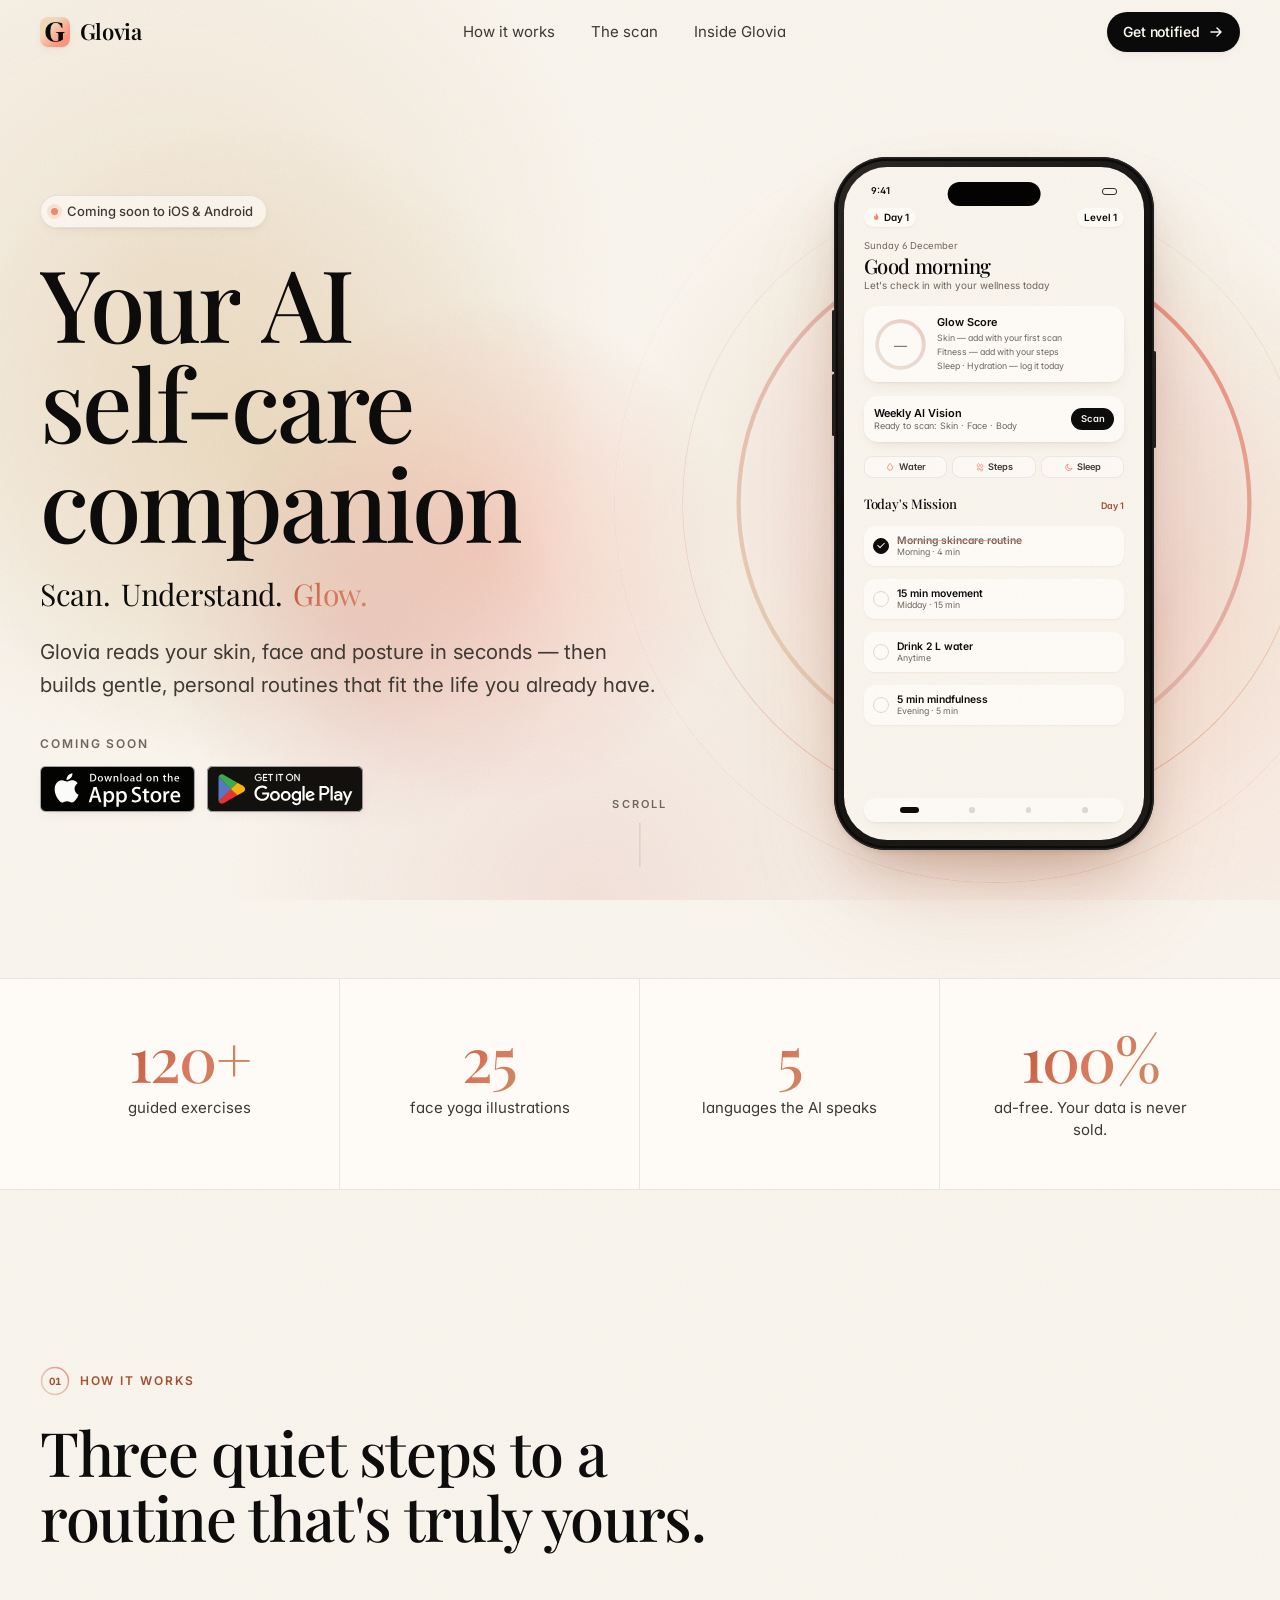
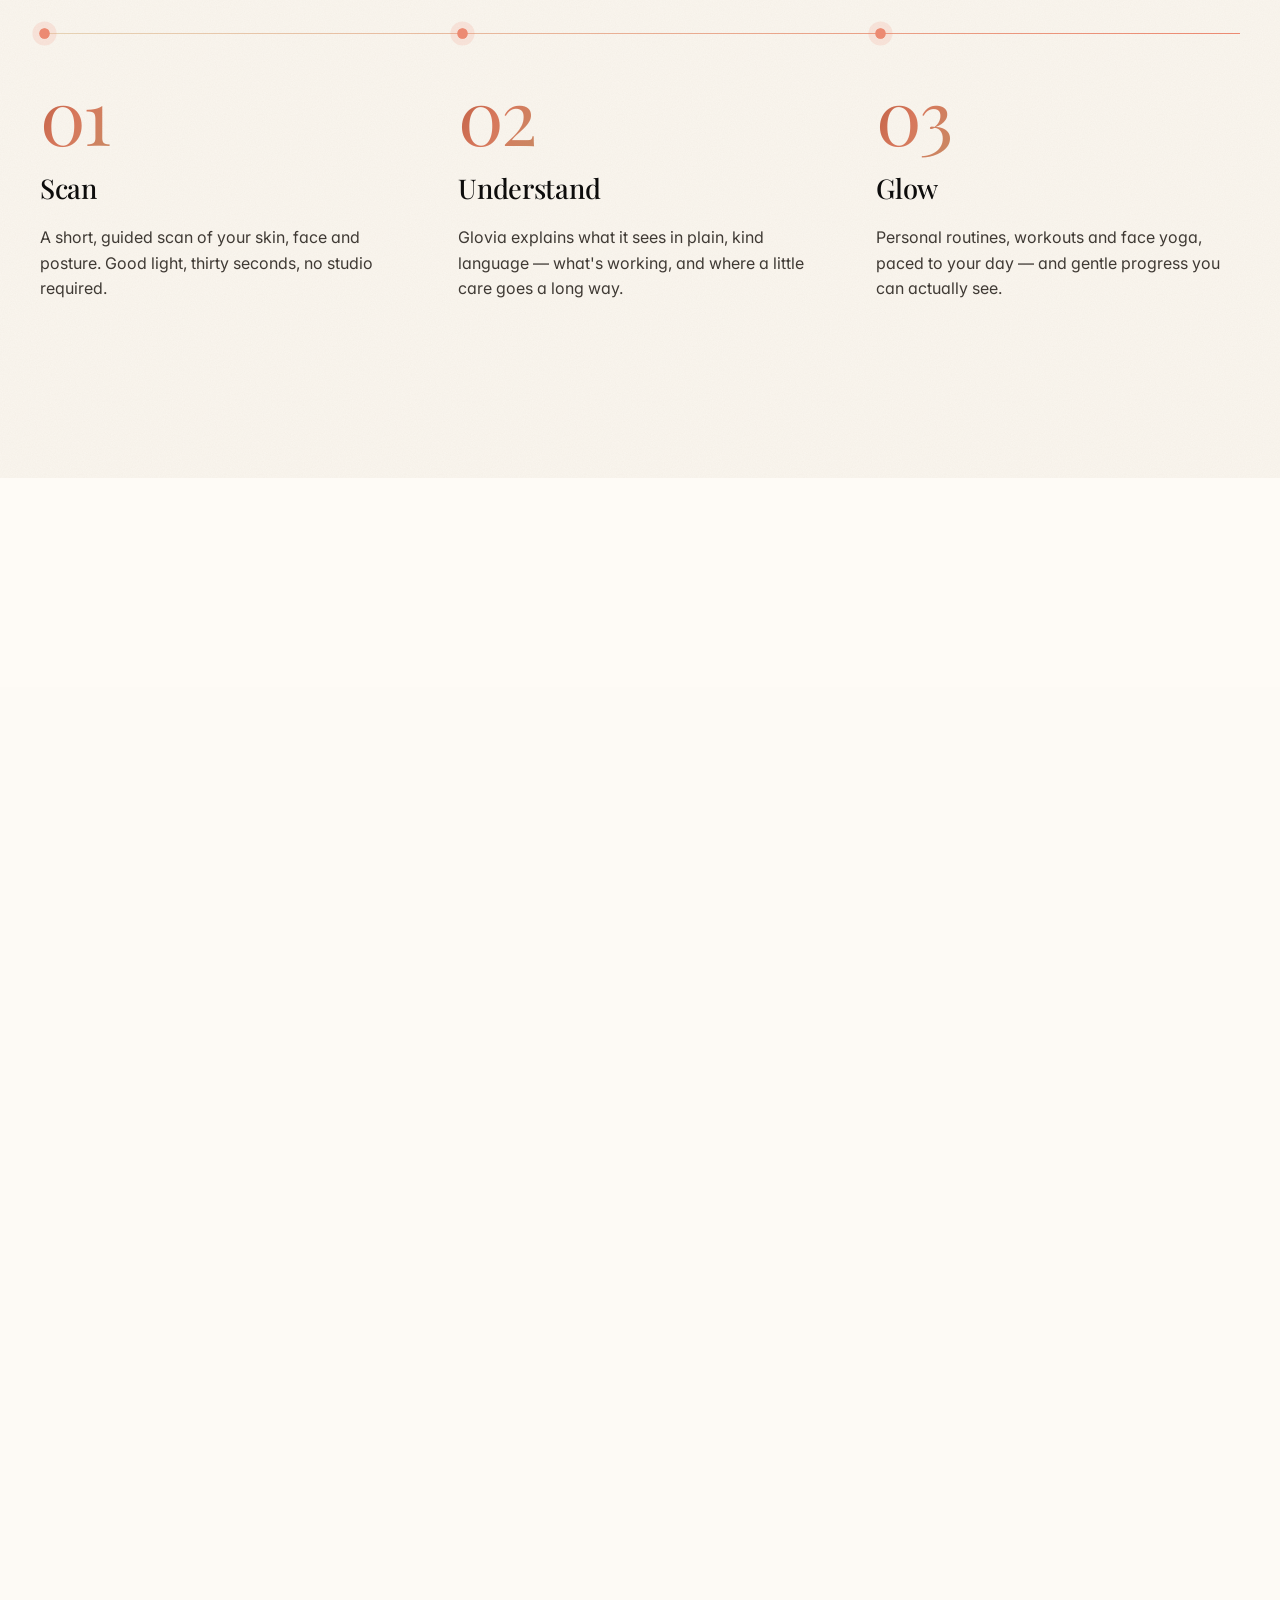
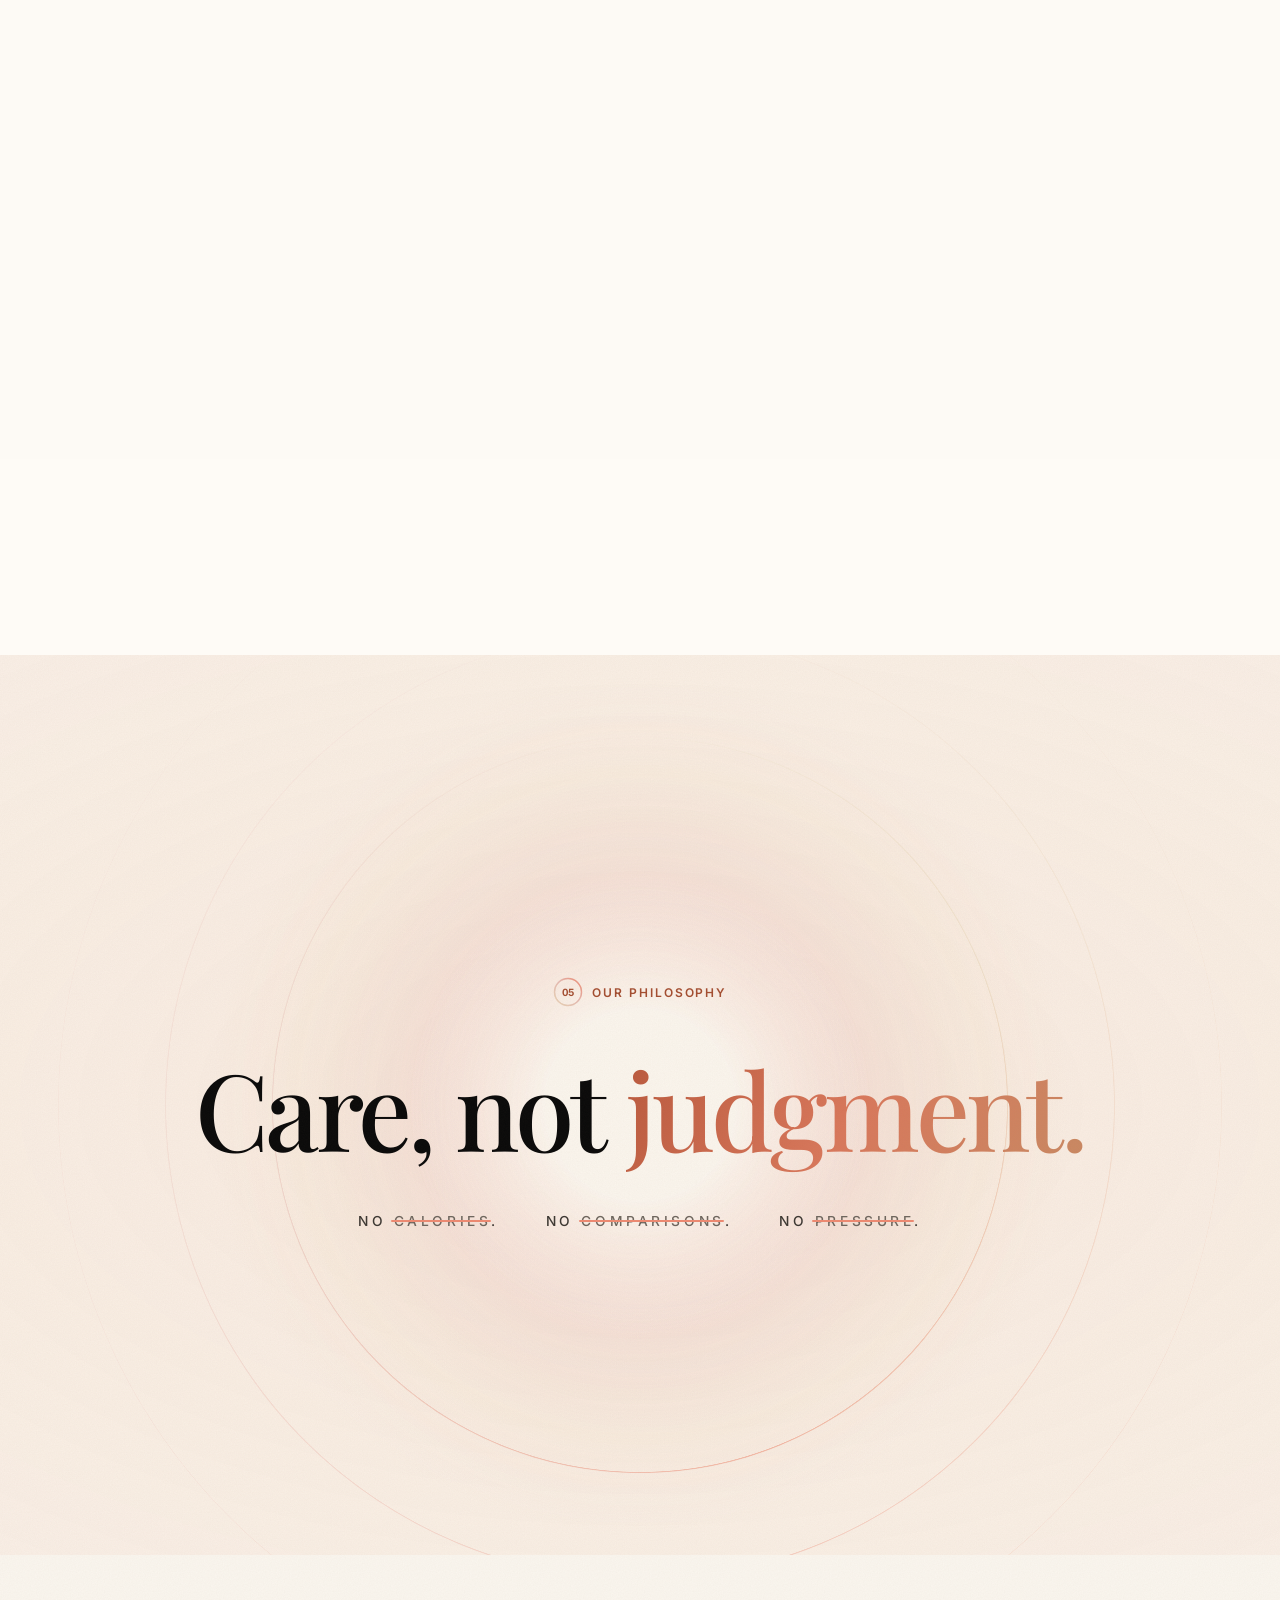
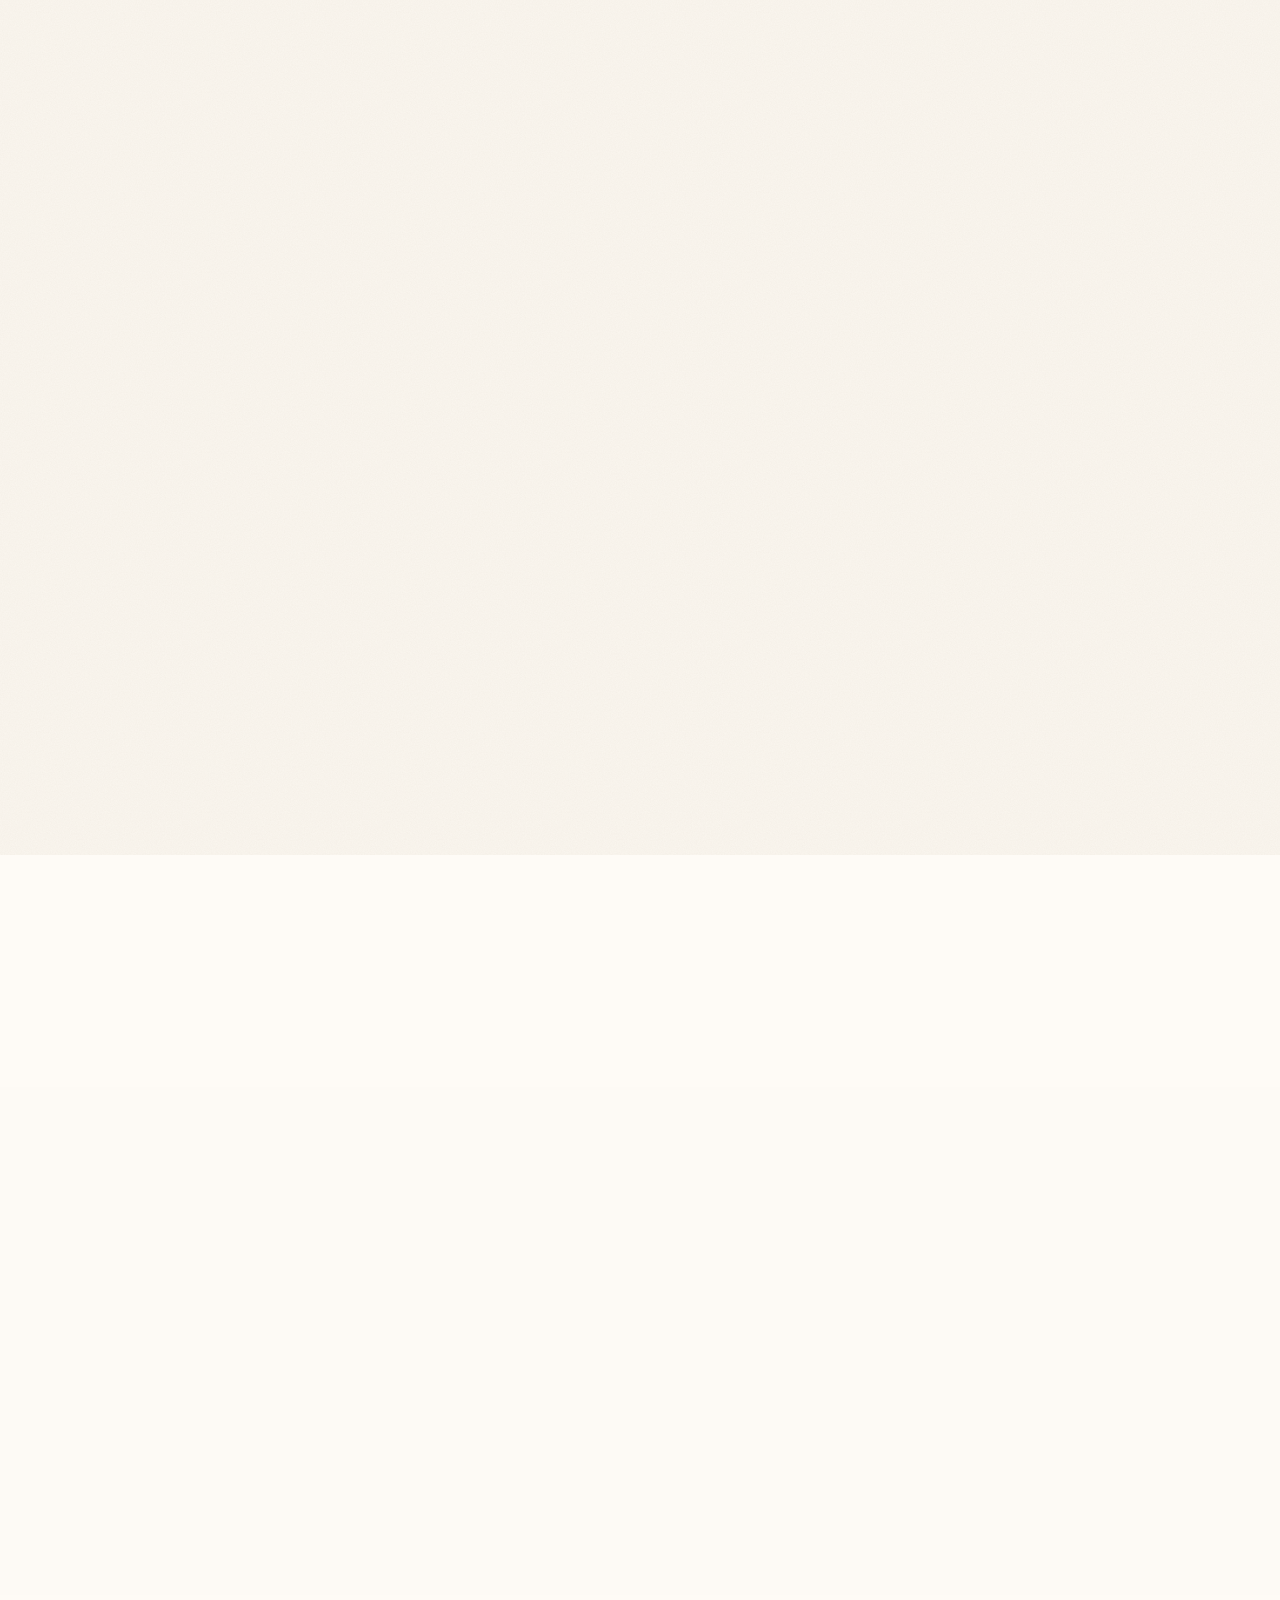
==== commit fe5200df: "Real Glow Hub dashboard in the hero, The results, Start now - Hero phone now mirrors the app's Glow " ====
--- a/index.html
+++ b/index.html
@@ -33,7 +33,7 @@
   <link rel="preload" href="assets/fonts/inter-var.woff2" as="font" type="font/woff2" crossorigin>
 
   <script>document.documentElement.classList.add('js')</script>
-  <style>@font-face{font-family:"Playfair Display";src:url("assets/fonts/playfair-var.woff2") format("woff2-variations"),url("assets/fonts/playfair-var.woff2") format("woff2");font-weight:400 900;font-style:normal;font-display:swap}@font-face{font-family:"Playfair Italic";src:url("assets/fonts/playfair-italic.woff2") format("woff2-variations"),url("assets/fonts/playfair-italic.woff2") format("woff2");font-weight:400 900;font-style:italic;font-display:swap}@font-face{font-family:"Inter";src:url("assets/fonts/inter-var.woff2") format("woff2-variations"),url("assets/fonts/inter-var.woff2") format("woff2");font-weight:100 900;font-style:normal;font-display:swap}:root{--cream:#FAF6EF;--cream-2:#F3ECE0;--paper:#FFFDF9;--line:rgba(64,44,28,.10);--line-strong:rgba(64,44,28,.16);--ink:#0A0A0A;--ink-2:#3D3833;--muted:#6E665E;--peach:#E8D5B7;--rose:#E5B8B0;--coral:#F4A08A;--coral-strong:#EE8A72;--accent-ink:#A44E31;--grad:linear-gradient(135deg,var(--peach) 0%,var(--rose) 55%,var(--coral) 100%);--grad-ink:linear-gradient(120deg,#B9583C 0%,#D9785C 50%,#C98A63 100%);--serif:"Playfair Display","Iowan Old Style",Georgia,"Times New Roman",serif;--serif-italic:"Playfair Italic","Playfair Display",Georgia,serif;--sans:"Inter",ui-sans-serif,system-ui,-apple-system,"Segoe UI",Roboto,sans-serif;--fs-hero:clamp(2.875rem,1.35rem + 6.2vw,6.25rem);--fs-philo:clamp(3rem,.6rem + 7.6vw,8.5rem);--fs-h2:clamp(2.125rem,1.35rem + 3.1vw,4.25rem);--fs-h3:clamp(1.375rem,1.22rem + .6vw,1.75rem);--fs-num:clamp(3rem,2.2rem + 3.2vw,5rem);--fs-stat:clamp(2.5rem,1.8rem + 2.6vw,4.25rem);--fs-lead:clamp(1.0625rem,1rem + .35vw,1.3125rem);--fs-body:1rem;--fs-small:.875rem;--fs-eyebrow:.75rem;--gutter:clamp(1rem,.5rem + 2.5vw,2.5rem);--section:clamp(5.5rem,3rem + 10vw,11rem);--maxw:1200px;--shadow-1:0 1px 2px rgba(70,44,24,.05),0 4px 14px -4px rgba(70,44,24,.07);--shadow-2:0 2px 6px rgba(70,44,24,.05),0 28px 56px -18px rgba(120,66,36,.24);--ease-out:cubic-bezier(.16,1,.3,1);--ease-soft:cubic-bezier(.22,.61,.36,1);--ease-io:cubic-bezier(.65,0,.35,1);--dur-hover:220ms;--radius:28px;--nav-h:64px;--noise:url("data:image/svg+xml,%3Csvg xmlns='http://www.w3.org/2000/svg' width='180' height='180'%3E%3Cfilter id='n'%3E%3CfeTurbulence type='fractalNoise' baseFrequency='.85' numOctaves='3' stitchTiles='stitch'/%3E%3CfeColorMatrix values='0 0 0 0 .3 0 0 0 0 .2 0 0 0 0 .12 0 0 0 .9 0'/%3E%3C/filter%3E%3Crect width='100%25' height='100%25' filter='url(%23n)'/%3E%3C/svg%3E");color-scheme:light}*,*::before,*::after{box-sizing:border-box}html{-webkit-text-size-adjust:100%;text-size-adjust:100%;scroll-padding-top:calc(var(--nav-h) + 16px)}@media (prefers-reduced-motion:no-preference){html:not(.js){scroll-behavior:smooth}}body{margin:0;background:var(--cream);color:var(--ink);font-family:var(--sans);font-size:var(--fs-body);line-height:1.6;font-optical-sizing:auto;font-feature-settings:"cv11","ss01";-webkit-font-smoothing:antialiased;-moz-osx-font-smoothing:grayscale;text-rendering:optimizeLegibility;overflow-x:clip}img,svg{display:block;max-width:100%}a{color:inherit;text-decoration:none}p{margin:0}h1,h2,h3{margin:0;font-weight:inherit}ul,ol{margin:0;padding:0;list-style:none}button{font:inherit;color:inherit}::selection{background:#F7B9A6;color:var(--ink)}:focus-visible{outline:2px solid var(--accent-ink);outline-offset:3px;border-radius:6px}.skip{position:absolute;left:16px;top:-60px;z-index:100;background:var(--ink);color:var(--cream);padding:10px 16px;border-radius:999px;font-size:var(--fs-small);transition:top .2s var(--ease-out)}.skip:focus{top:12px}.container{width:100%;max-width:calc(var(--maxw) + var(--gutter) * 2);margin-inline:auto;padding-inline:var(--gutter)}.section{padding-block:var(--section);position:relative}.bg-cream{background:transparent}.bg-paper{background:rgba(255,253,249,.72)}.grain{position:relative;isolation:isolate}.grain::after{content:"";position:absolute;inset:0;z-index:3;pointer-events:none;background-image:var(--noise);background-size:180px;opacity:.055}.eyebrow{display:inline-flex;align-items:center;gap:.6rem;font-size:var(--fs-eyebrow);font-weight:600;letter-spacing:.16em;text-transform:uppercase;color:var(--accent-ink)}.eyebrow::before{content:"";width:18px;height:1px;background:currentColor;opacity:.6}.h2{font-family:var(--serif);font-size:var(--fs-h2);font-weight:500;line-height:1.06;letter-spacing:-.022em;text-wrap:balance}.h3{font-family:var(--serif);font-size:var(--fs-h3);font-weight:500;line-height:1.2;letter-spacing:-.01em}.lead{font-size:var(--fs-lead);line-height:1.6;color:var(--ink-2);max-width:34em;text-wrap:pretty}.grad-text{background:var(--grad-ink);-webkit-background-clip:text;background-clip:text;color:transparent}.section-head{display:grid;gap:1.25rem;max-width:46rem}.section-head .h2{margin-top:.25rem}.section-head--center{margin-inline:auto;text-align:center;justify-items:center}.btn{--bg:var(--ink);--fg:var(--cream);display:inline-flex;align-items:center;justify-content:center;gap:.5rem;min-height:44px;padding:.7rem 1.25rem;border:0;border-radius:999px;background:var(--bg);color:var(--fg);font-size:.9375rem;font-weight:550;letter-spacing:-.005em;box-shadow:var(--shadow-1);cursor:pointer;transition:transform var(--dur-hover) var(--ease-soft),box-shadow var(--dur-hover) var(--ease-soft)}.btn:hover{transform:scale(1.02);box-shadow:var(--shadow-2)}.btn:active{transform:scale(.99)}.btn svg{width:16px;height:16px;transition:transform var(--dur-hover) var(--ease-soft)}.btn:hover svg{transform:translateX(2px)}.btn--sm{min-height:40px;padding:.5rem 1rem;font-size:.875rem}.nav{position:fixed;inset:0 0 auto 0;z-index:50;height:var(--nav-h);transition:background-color .35s var(--ease-soft),box-shadow .35s var(--ease-soft)}.nav.is-scrolled{background:rgba(250,246,239,.72);-webkit-backdrop-filter:saturate(180%) blur(18px);backdrop-filter:saturate(180%) blur(18px);box-shadow:0 1px 0 var(--line)}@supports not ((backdrop-filter:blur(1px)) or (-webkit-backdrop-filter:blur(1px))){.nav.is-scrolled{background:rgba(250,246,239,.96)}}.nav__inner{height:100%;display:flex;align-items:center;justify-content:space-between;gap:1.5rem}.brand{display:inline-flex;align-items:center;gap:.6rem;font-family:var(--serif);font-size:1.375rem;font-weight:600;letter-spacing:-.015em}.brand img{width:30px;height:30px;border-radius:8px;box-shadow:var(--shadow-1)}.nav__links{display:none;gap:2.25rem;font-size:.9375rem;color:var(--ink-2)}.nav__links a{position:relative;padding-block:.5rem;transition:color var(--dur-hover) var(--ease-soft)}.nav__links a::after{content:"";position:absolute;left:0;right:0;bottom:.2rem;height:1px;background:currentColor;transform:scaleX(0);transform-origin:right;transition:transform .35s var(--ease-out)}.nav__links a:hover{color:var(--ink)}.nav__links a:hover::after{transform:scaleX(1);transform-origin:left}@media (min-width:820px){.nav__links{display:flex}}.aura{position:absolute;pointer-events:none;width:var(--size,760px);aspect-ratio:1;left:var(--x,50%);top:var(--y,50%);transform:translate(-50%,-50%);display:grid;place-items:center}.aura__glow{position:absolute;inset:-10%;border-radius:50%;background:radial-gradient(closest-side,rgba(250,246,239,.95) 18%,rgba(250,246,239,0) 44%),radial-gradient(closest-side,rgba(244,160,138,.34) 8%,rgba(229,184,176,.26) 40%,rgba(232,213,183,.14) 62%,rgba(250,246,239,0) 82%)}.ring{position:absolute;width:var(--r,100%);aspect-ratio:1;border-radius:50%;background:conic-gradient(from 0deg,rgba(232,213,183,0) 0deg,rgba(232,213,183,.9) 70deg,rgba(238,138,114,.95) 160deg,rgba(229,184,176,.8) 250deg,rgba(232,213,183,0) 360deg);-webkit-mask:radial-gradient(farthest-side,transparent calc(100% - var(--w,1.5px)),#000 calc(100% - var(--w,1.5px) + .5px));mask:radial-gradient(farthest-side,transparent calc(100% - var(--w,1.5px)),#000 calc(100% - var(--w,1.5px) + .5px));opacity:var(--o,.9);animation:spin var(--t,48s) linear infinite}.ring:nth-child(3){animation-direction:reverse}@keyframes spin{to{transform:rotate(360deg)}}.hero{position:relative;padding-top:calc(var(--nav-h) + clamp(2.5rem,1rem + 6vw,6rem));padding-bottom:clamp(4.5rem,2rem + 8vw,8rem);overflow:clip}.breath{position:absolute;z-index:0;pointer-events:none;width:min(1100px,190vw);aspect-ratio:1;left:50%;top:34%;transform:translate(-50%,-50%)}.breath span{position:absolute;inset:0;border-radius:50%;will-change:transform,opacity}.breath span:nth-child(1){background:radial-gradient(closest-side,rgba(232,213,183,.75),rgba(232,213,183,0) 70%);transform:translate(-12%,-4%) scale(.9)}.breath span:nth-child(2){background:radial-gradient(closest-side,rgba(244,160,138,.42),rgba(244,160,138,0) 68%);transform:translate(10%,6%) scale(.72)}.breath span:nth-child(3){background:radial-gradient(closest-side,rgba(229,184,176,.5),rgba(229,184,176,0) 66%);transform:translate(-2%,14%) scale(.6)}.hero__grid{position:relative;z-index:1;display:grid;gap:clamp(3.5rem,2rem + 4vw,5rem);align-items:center;text-align:center;justify-items:center}.hero__copy{position:relative;z-index:2;display:grid;gap:1.5rem;justify-items:center;max-width:40rem}.pill{display:inline-flex;align-items:center;gap:.55rem;padding:.4rem .85rem .4rem .7rem;border-radius:999px;background:rgba(255,253,249,.7);box-shadow:inset 0 0 0 1px var(--line),var(--shadow-1);font-size:.8125rem;font-weight:500;color:var(--ink-2)}.pill__dot{width:7px;height:7px;border-radius:50%;background:var(--coral-strong);box-shadow:0 0 0 4px rgba(238,138,114,.18)}.hero__title{font-family:var(--serif);font-size:var(--fs-hero);font-weight:500;line-height:1.0;letter-spacing:-.03em;text-wrap:balance}.w{display:inline-block;overflow:clip;padding-bottom:.12em;margin-bottom:-.12em;vertical-align:top}.w>span{display:inline-block}.hero__tagline{font-family:var(--serif);font-size:clamp(1.375rem,1.15rem + 1vw,1.875rem);letter-spacing:-.01em;line-height:1.2}.hero__tagline span + span{margin-left:.35em}.hero .lead{margin-inline:auto}.stores{display:grid;gap:.85rem;justify-items:center;margin-top:.5rem}.stores__label{font-size:var(--fs-eyebrow);font-weight:600;letter-spacing:.16em;text-transform:uppercase;color:var(--muted)}.stores__row{display:flex;gap:.75rem;flex-wrap:wrap;justify-content:center}.badge{display:block;border-radius:10px;box-shadow:var(--shadow-1);cursor:default;transition:transform var(--dur-hover) var(--ease-soft),box-shadow var(--dur-hover) var(--ease-soft)}.badge img{height:46px;width:auto}.badge:hover{transform:scale(1.02);box-shadow:var(--shadow-2)}.hero__visual{position:relative;display:grid;place-items:center;width:100%}.hero__visual .aura{--size:min(760px,150vw)}.parallax{position:relative;z-index:1;will-change:transform}.scroll-cue{display:none}@media (min-width:980px){.hero{min-height:max(100svh,760px);display:grid;align-items:center}.hero__grid{grid-template-columns:1.12fr .88fr;text-align:left;justify-items:start}.hero__copy{justify-items:start}.hero .lead{margin-inline:0}.stores{justify-items:start}.stores__row{justify-content:flex-start}.breath{left:30%;top:50%;width:min(1100px,80vw)}.scroll-cue{position:absolute;left:50%;top:calc(100svh - 104px);z-index:2;display:grid;justify-items:center;gap:.6rem;transform:translateX(-50%);font-size:.6875rem;font-weight:600;letter-spacing:.2em;text-transform:uppercase;color:var(--muted);transition:opacity .5s var(--ease-soft)}.scroll-cue__line{position:relative;width:1px;height:44px;background:var(--line-strong);overflow:hidden}.scroll-cue__line::after{content:"";position:absolute;left:0;top:0;width:1px;height:40%;background:linear-gradient(transparent,var(--coral-strong));transform:translateY(-100%)}.is-scrolled-page .scroll-cue{opacity:0}}.phone{--pw:clamp(250px,64vw,320px);position:relative;z-index:1;width:var(--pw);aspect-ratio:9 / 19.5;padding:calc(var(--pw) * .032);border-radius:calc(var(--pw) * .165);background:linear-gradient(145deg,#2A2724 0%,#0D0C0B 40%,#1C1A18 100%);box-shadow:inset 0 0 0 1.5px rgba(255,255,255,.10),inset 0 0 0 4px #0B0A09,0 2px 4px rgba(40,24,12,.10),0 30px 60px -20px rgba(110,60,30,.35),0 60px 120px -40px rgba(200,110,80,.30)}.phone::before,.phone::after{content:"";position:absolute;width:3px;border-radius:2px;background:#1E1C1A}.phone::before{left:-2px;top:22%;height:9%;box-shadow:0 calc(var(--pw) * .2) 0 #1E1C1A}.phone::after{right:-2px;top:28%;height:14%}.phone__screen{position:relative;height:100%;overflow:hidden;border-radius:calc(var(--pw) * .135);background:var(--cream);isolation:isolate}.phone__island{position:absolute;z-index:6;top:2.2%;left:50%;transform:translateX(-50%);width:31%;height:3.6%;border-radius:999px;background:#000}.phone__shot{position:absolute;inset:0;width:100%;height:100%;object-fit:cover;z-index:5}.ui{position:absolute;inset:0;padding:15% 7.5% 7%;display:flex;flex-direction:column;gap:4.5%;font-size:calc(var(--pw) * .041);line-height:1.35;color:var(--ink)}.ui__status{position:absolute;top:2.6%;left:9%;right:9%;display:flex;justify-content:space-between;align-items:center;font-size:.82em;font-weight:600}.ui__status i{display:inline-block;width:1.6em;height:.75em;border-radius:3px;border:1.5px solid currentColor;opacity:.85}.ui__hello{color:var(--muted);font-size:.9em}.ui__title{font-family:var(--serif);font-size:1.75em;line-height:1.1;letter-spacing:-.02em;font-weight:500}.ui__score{position:relative;align-self:center;width:64%;aspect-ratio:1;border-radius:50%;display:grid;place-items:center;text-align:center;background:conic-gradient(from -90deg,var(--peach) 0%,var(--rose) 45%,var(--coral-strong) 82%,rgba(64,44,28,.08) 82% 100%);margin-block:2%}.ui__score::before{content:"";position:absolute;inset:7%;border-radius:50%;background:radial-gradient(circle at 50% 35%,#FFFDF9,var(--cream));box-shadow:inset 0 1px 6px rgba(70,44,24,.06)}.ui__score b{position:relative;display:block;font-family:var(--serif);font-weight:500;font-size:3em;line-height:1;letter-spacing:-.03em}.ui__score small{position:relative;display:block;font-size:.78em;color:var(--muted);letter-spacing:.08em;text-transform:uppercase;margin-top:.3em}.ui__card{display:flex;align-items:center;gap:.8em;padding:.85em .95em;border-radius:1.1em;background:#FFFDF9;box-shadow:0 1px 2px rgba(70,44,24,.05),0 6px 16px -8px rgba(70,44,24,.14)}.ui__ic{width:2.2em;height:2.2em;border-radius:.7em;display:grid;place-items:center;background:var(--grad);flex:none}.ui__ic svg{width:1.15em;height:1.15em}.ui__card div{flex:1;min-width:0}.ui__card strong{display:block;font-weight:600;font-size:.95em}.ui__card span{display:block;color:var(--muted);font-size:.82em}.ui__check{width:1.4em;height:1.4em;border-radius:50%;border:1.5px solid var(--line-strong);flex:none}.ui__check.is-done{background:var(--ink);border-color:var(--ink);position:relative}.ui__check.is-done::after{content:"";position:absolute;left:33%;top:18%;width:30%;height:50%;border:solid var(--cream);border-width:0 1.5px 1.5px 0;transform:rotate(45deg)}.ui__nav{margin-top:auto;display:flex;justify-content:space-around;align-items:center;padding:.8em 1em;border-radius:999px;background:rgba(255,253,249,.9);box-shadow:0 1px 2px rgba(70,44,24,.05),0 6px 16px -8px rgba(70,44,24,.14)}.ui__nav i{width:.5em;height:.5em;border-radius:50%;background:var(--line-strong)}.ui__nav i:first-child{width:1.6em;border-radius:999px;background:var(--ink)}.stats{background:rgba(255,253,249,.72);border-block:1px solid var(--line)}.stats__grid{display:grid;grid-template-columns:1fr 1fr}.stat{padding:clamp(2rem,1.4rem + 2vw,3.25rem) clamp(.75rem,.4rem + 1.5vw,2rem);display:grid;gap:.5rem;align-content:start;text-align:center;justify-items:center}.stat:nth-child(odd){border-right:1px solid var(--line)}.stat:nth-child(-n+2){border-bottom:1px solid var(--line)}.stat__num{font-family:var(--serif);font-size:var(--fs-stat);font-weight:500;line-height:1;letter-spacing:-.03em;font-variant-numeric:lining-nums tabular-nums}.stat__label{font-size:.9375rem;color:var(--ink-2);max-width:14rem;line-height:1.45}@media (min-width:820px){.stats__grid{grid-template-columns:repeat(4,1fr)}.stat{border-bottom:0 !important}.stat:not(:last-child){border-right:1px solid var(--line)}}.steps{position:relative;margin-top:clamp(3.5rem,2rem + 4vw,6rem);display:grid;gap:3rem;padding-left:2.25rem}.steps__track{position:absolute;left:4px;top:.5rem;bottom:0;width:1px;background:var(--line-strong)}.steps__fill{position:absolute;inset:0;background:linear-gradient(180deg,var(--peach),var(--coral-strong));transform-origin:top;transform:scaleY(var(--p,1))}.step{position:relative;display:grid;gap:.9rem;align-content:start}.step__node{position:absolute;left:-2.25rem;top:.35rem;width:9px;height:9px;border-radius:50%;background:var(--paper);box-shadow:inset 0 0 0 1.5px var(--line-strong);transition:background-color .4s var(--ease-soft),box-shadow .4s var(--ease-soft),transform .5s var(--ease-out)}.step.is-lit .step__node,html:not(.js) .step__node{background:var(--coral-strong);box-shadow:inset 0 0 0 1.5px var(--coral-strong),0 0 0 6px rgba(238,138,114,.16);transform:scale(1.15)}.step__num{font-family:var(--serif);font-size:var(--fs-num);font-weight:400;line-height:1;letter-spacing:-.04em;font-variant-numeric:lining-nums}.step__num .grad-text{padding-right:.04em}.step__title{font-family:var(--serif);font-size:var(--fs-h3);font-weight:500;letter-spacing:-.01em}.step p{color:var(--ink-2);max-width:22rem}@media (min-width:820px){.steps{grid-template-columns:repeat(3,1fr);gap:clamp(2rem,1rem + 3vw,4rem);padding-left:0;padding-top:2.75rem}.steps__track{left:0;right:0;top:0;bottom:auto;width:auto;height:1px}.steps__fill{background:linear-gradient(90deg,var(--peach),var(--coral-strong));transform-origin:left;transform:scaleX(var(--p,1))}.step__node{left:0;top:calc(-2.75rem - 4px)}}.split{display:grid;gap:clamp(3.5rem,2rem + 4vw,6rem);align-items:center}.split__visual{position:relative;display:grid;place-items:center;min-height:600px}.split__visual .aura{--size:min(640px,130vw)}.points{display:grid;gap:1.5rem;margin-top:2.5rem}.point{display:grid;grid-template-columns:2.25rem 1fr;gap:1rem;align-items:start}.point__mark{width:2.25rem;height:2.25rem;border-radius:50%;display:grid;place-items:center;background:var(--paper);box-shadow:inset 0 0 0 1px var(--line),var(--shadow-1)}.point__mark::before{content:"";width:12px;height:12px;border-radius:50%;border:1.5px solid var(--coral-strong)}.point h3{font-size:1.0625rem;font-weight:600;letter-spacing:-.01em;margin-bottom:.2rem}.point p{color:var(--ink-2);font-size:.975rem}.note{margin-top:2.25rem;padding-top:1.5rem;border-top:1px solid var(--line);font-size:var(--fs-small);color:var(--muted);max-width:30rem}@media (min-width:980px){.split{grid-template-columns:1fr 1fr}.split__visual{min-height:720px}}.scan-ui{position:absolute;inset:0;background:#F7F1E8;font-size:calc(var(--pw) * .04)}.scan-ui__face{position:absolute;top:20.5%;left:50%;width:92%;max-width:none;height:auto;transform:translateX(-50%);mix-blend-mode:multiply;-webkit-mask-image:radial-gradient(closest-side,#000 70%,transparent 100%);mask-image:radial-gradient(closest-side,#000 70%,transparent 100%)}.scan-ring{position:absolute;top:18.7%;left:50%;width:88%;transform:translateX(-50%);overflow:visible}.scan-ring__track{stroke:rgba(64,44,28,.10)}.scan-ring__arc{stroke-dasharray:100;stroke-dashoffset:var(--arc,14)}.scan-ring__tick{stroke:rgba(64,44,28,.22)}.scan-ring__head{opacity:1}.scan-beam{position:absolute;left:0;right:0;top:0;height:2px;z-index:2;background:linear-gradient(90deg,transparent,var(--coral-strong) 20%,#F7B9A6 50%,var(--coral-strong) 80%,transparent);box-shadow:0 0 12px 2px rgba(238,138,114,.55),0 -24px 32px -8px rgba(244,160,138,.22);opacity:0}.scan-ui__label{position:absolute;top:11%;left:0;right:0;height:1.4em;text-align:center;font-size:.86em;font-weight:600;letter-spacing:.14em;text-transform:uppercase;color:var(--ink-2)}.scan-ui__label span{position:absolute;inset:0;transition:opacity .5s var(--ease-soft),transform .5s var(--ease-out)}.scan-ui__label .is-done{color:var(--accent-ink)}.scan-ui__chips{position:absolute;left:7%;right:7%;bottom:7%;display:grid;gap:.55em}.chip{display:flex;justify-content:space-between;align-items:center;padding:.7em .95em;border-radius:1em;background:rgba(255,253,249,.92);box-shadow:0 1px 2px rgba(70,44,24,.05),0 6px 16px -8px rgba(70,44,24,.16)}.chip strong{font-weight:600}.chip span{color:var(--accent-ink);font-weight:500}.scan-ui__label .is-scanning{opacity:0}.inside{overflow:clip}.inside__blobs{position:absolute;inset:0;pointer-events:none;z-index:0}.inside__blobs span{position:absolute;border-radius:50%}.inside__blobs span:nth-child(1){width:720px;height:720px;left:-180px;top:22%;background:radial-gradient(closest-side,rgba(244,160,138,.35),transparent 70%)}.inside__blobs span:nth-child(2){width:820px;height:820px;right:-240px;top:46%;background:radial-gradient(closest-side,rgba(232,213,183,.7),transparent 70%)}.inside__blobs span:nth-child(3){width:520px;height:520px;left:40%;bottom:-160px;background:radial-gradient(closest-side,rgba(229,184,176,.45),transparent 70%)}.inside .container{position:relative;z-index:1}.bento{margin-top:clamp(3rem,2rem + 3vw,5rem);display:grid;gap:1.25rem}.card{position:relative;overflow:hidden;display:flex;flex-direction:column;border-radius:var(--radius);background:rgba(255,253,249,.52);-webkit-backdrop-filter:blur(22px) saturate(140%);backdrop-filter:blur(22px) saturate(140%);box-shadow:inset 0 0 0 1px rgba(255,255,255,.75),inset 0 1px 0 rgba(255,255,255,.9),0 0 0 1px var(--line),var(--shadow-1);transition:transform var(--dur-hover) var(--ease-soft),box-shadow var(--dur-hover) var(--ease-soft)}.card:hover{transform:translateY(-6px);box-shadow:inset 0 0 0 1px rgba(255,255,255,.75),inset 0 1px 0 rgba(255,255,255,.9),0 0 0 1px var(--line),var(--shadow-2)}.card__body{padding:clamp(1.5rem,1.1rem + 1.4vw,2.25rem);display:grid;gap:.6rem}.card__top{display:flex;align-items:center;gap:.9rem;margin-bottom:.35rem}.card__icon{position:relative;width:52px;height:52px;border-radius:50%;flex:none;display:grid;place-items:center;background:rgba(255,253,249,.8);box-shadow:inset 0 0 0 1px rgba(255,255,255,.9),0 0 0 1px var(--line),var(--shadow-1);transition:transform .35s var(--ease-out)}.card__icon svg{width:36px;height:36px}.card:hover .card__icon{transform:scale(1.08)}.card__tag{font-size:var(--fs-eyebrow);font-weight:600;letter-spacing:.16em;text-transform:uppercase;color:var(--accent-ink)}.card p{color:var(--ink-2);max-width:30rem}.card__media{position:relative;flex:1;min-height:220px}.card__media img{width:100%;height:100%;object-fit:cover;transition:transform .8s var(--ease-out)}.card:hover .card__media img{transform:scale(1.03)}.card--photo .card__media{order:-1;aspect-ratio:16 / 10;overflow:hidden}.card--yoga .card__media{display:grid;place-items:center;padding:0 1.5rem}.card--yoga .card__media img{width:min(74%,320px);height:auto;mix-blend-mode:multiply;-webkit-mask-image:radial-gradient(closest-side,#000 72%,transparent 100%);mask-image:radial-gradient(closest-side,#000 72%,transparent 100%)}.routine{display:grid;grid-template-columns:1fr 1fr;gap:.9rem;padding:0 clamp(1.5rem,1.1rem + 1.4vw,2.25rem) clamp(1.5rem,1.1rem + 1.4vw,2.25rem)}.routine__col{border-radius:20px;padding:1.1rem 1.1rem 1.25rem;background:var(--paper);box-shadow:var(--shadow-1)}.routine__col--pm{background:#1B1916;color:#F3ECE0}.routine__head{display:flex;align-items:center;gap:.5rem;font-weight:600;font-size:.9375rem;margin-bottom:.85rem}.routine__head svg{width:18px;height:18px}.routine__col li{display:flex;align-items:center;gap:.6rem;font-size:.875rem;padding-block:.42rem;border-top:1px solid var(--line)}.routine__col--pm li{border-color:rgba(243,236,224,.12)}.routine__col li::before{content:"";width:6px;height:6px;border-radius:50%;background:var(--coral-strong);flex:none}.routine__col--pm li::before{background:var(--peach)}.chart{padding:0 clamp(1.5rem,1.1rem + 1.4vw,2.25rem) clamp(1.5rem,1.1rem + 1.4vw,2.25rem)}.chart__panel{border-radius:20px;padding:1.25rem 1.25rem 1rem;background:var(--paper);box-shadow:var(--shadow-1)}.chart__top{display:flex;justify-content:space-between;align-items:baseline;margin-bottom:.75rem;font-size:.875rem;color:var(--muted)}.chart__top b{font-family:var(--serif);font-weight:500;font-size:2rem;color:var(--ink);letter-spacing:-.02em}.chart__top em{font-style:normal;color:var(--accent-ink);font-weight:600;margin-left:.4rem;font-size:.875rem}.chart svg{width:100%;height:auto;overflow:visible}.chart__line{stroke-dasharray:1;stroke-dashoffset:var(--dash,0);transition:stroke-dashoffset 1.8s var(--ease-out) .2s}.chart__x{display:flex;justify-content:space-between;font-size:.75rem;color:var(--muted);margin-top:.5rem}@media (min-width:820px){.bento{grid-template-columns:repeat(12,1fr);gap:1.5rem}.card--routines{grid-column:span 7}.card--workouts{grid-column:span 5}.card--yoga{grid-column:span 5}.card--progress{grid-column:span 7}}.philo{position:relative}.philo__stage{position:relative;min-height:100svh;display:grid;place-items:center;text-align:center;overflow:clip;padding-block:var(--section)}.philo .aura{--size:min(1100px,170vw);z-index:0;transform:translate(-50%,-50%) scale(var(--glow-s,1))}.philo .aura__glow{inset:6%}.philo__inner{position:relative;z-index:1;display:grid;gap:clamp(2rem,1.4rem + 2vw,3.25rem);justify-items:center}.philo__title{font-family:var(--serif);font-size:var(--fs-philo);font-weight:500;line-height:1;letter-spacing:-.035em}.philo__nots{display:flex;flex-wrap:wrap;justify-content:center;gap:.5rem clamp(1.25rem,.8rem + 2vw,2.75rem);font-size:clamp(.75rem,.7rem + .2vw,.875rem);font-weight:500;letter-spacing:.26em;text-transform:uppercase;color:var(--ink-2)}.faq__list{margin-top:clamp(2.5rem,1.8rem + 2.5vw,4rem);max-width:52rem;margin-inline:auto;border-top:1px solid var(--line-strong)}.faq__item{border-bottom:1px solid var(--line-strong)}.faq__q{margin:0}.faq__btn{width:100%;display:flex;align-items:center;justify-content:space-between;gap:1.5rem;padding:1.6rem 0;background:none;border:0;cursor:pointer;text-align:left;font-family:var(--serif);font-size:clamp(1.1875rem,1.05rem + .5vw,1.5rem);font-weight:500;letter-spacing:-.01em;transition:color var(--dur-hover) var(--ease-soft)}.faq__btn:hover{color:var(--accent-ink)}.faq__panel{display:grid;grid-template-rows:1fr;transition:grid-template-rows .5s var(--ease-out)}.faq__panel>div{overflow:hidden}.faq__panel p{padding:0 3.5rem 1.75rem 0;color:var(--ink-2);max-width:44rem;transition:opacity .4s var(--ease-soft),transform .5s var(--ease-out)}.faq__panel a{color:var(--accent-ink);text-decoration:underline;text-underline-offset:3px}.js .faq__panel[data-closed]{grid-template-rows:0fr}.js .faq__panel[data-closed] p{opacity:0;transform:translateY(-6px)}.cta{overflow:clip;text-align:center}.cta .aura{--size:min(900px,160vw);--y:58%}.cta__inner{position:relative;z-index:1;display:grid;gap:1.5rem;justify-items:center}.cta .h2{font-size:clamp(2.375rem,1.4rem + 3.8vw,5rem);max-width:14ch}.notify{margin-top:.75rem;width:100%;max-width:30rem;display:flex;gap:.5rem;padding:.375rem;border-radius:999px;background:rgba(255,253,249,.85);box-shadow:inset 0 0 0 1px var(--line-strong),var(--shadow-1);transition:box-shadow var(--dur-hover) var(--ease-soft)}.notify:focus-within{box-shadow:inset 0 0 0 1.5px var(--accent-ink),var(--shadow-2)}.notify input{flex:1;min-width:0;border:0;background:transparent;outline:none;padding:0 1rem;font:inherit;font-size:1rem;color:var(--ink)}.notify input::placeholder{color:var(--muted)}.notify .btn{flex:none}.cta__fine{font-size:var(--fs-small);color:var(--muted)}.cta .stores{margin-top:1.25rem}@media (max-width:480px){.notify{flex-direction:column;border-radius:24px;padding:.5rem}.notify input{min-height:48px;text-align:center}}.footer{position:relative;background:transparent;padding-block:clamp(3.5rem,2.5rem + 3vw,5.5rem) 2.5rem}.footer::before{content:"";position:absolute;left:0;right:0;top:0;height:1px;background:linear-gradient(90deg,rgba(232,213,183,0),var(--peach) 18%,var(--coral-strong) 50%,var(--rose) 82%,rgba(229,184,176,0));z-index:4}.footer__grid{display:grid;gap:2.75rem}.footer__brand{display:grid;gap:1rem;align-content:start;max-width:22rem}.footer__slogan{font-family:var(--serif);font-size:1.5rem;letter-spacing:-.015em;line-height:1.2}.footer__brand p:not(.footer__slogan){color:var(--muted);font-size:.9375rem}.footer h2{font-size:var(--fs-eyebrow);font-weight:600;letter-spacing:.16em;text-transform:uppercase;color:var(--muted);margin-bottom:1.1rem}.footer li + li{margin-top:.65rem}.footer__col a{font-size:.9375rem;color:var(--ink-2);background:linear-gradient(currentColor,currentColor) 0 100% / 0 1px no-repeat;transition:background-size .35s var(--ease-out),color var(--dur-hover);padding-bottom:2px}.footer__col a:hover{color:var(--ink);background-size:100% 1px}.footer__col address{font-style:normal;color:var(--muted);font-size:.9375rem;line-height:1.7}.footer__links{display:grid;grid-template-columns:1fr 1fr;gap:2rem}.footer__bottom{margin-top:clamp(3rem,2rem + 3vw,4.5rem);padding-top:1.5rem;border-top:1px solid var(--line);display:flex;flex-wrap:wrap;gap:.75rem 2rem;justify-content:space-between;font-size:.8125rem;color:var(--muted)}@media (min-width:820px){.footer__grid{grid-template-columns:1.3fr 1.2fr .9fr;gap:3rem}}.cursor-dot,.cursor-ring{position:fixed;left:0;top:0;z-index:90;pointer-events:none;border-radius:50%;opacity:0;transition:opacity .3s var(--ease-soft),width .3s var(--ease-out),height .3s var(--ease-out),margin .3s var(--ease-out),background-color .3s}.cursor-dot{width:6px;height:6px;margin:-3px 0 0 -3px;background:var(--coral-strong)}.cursor-ring{width:30px;height:30px;margin:-15px 0 0 -15px;box-shadow:inset 0 0 0 1px rgba(238,138,114,.55)}.has-cursor .cursor-dot,.has-cursor .cursor-ring{opacity:1}.cursor-hover .cursor-ring{width:48px;height:48px;margin:-24px 0 0 -24px;background:rgba(238,138,114,.10)}.cursor-hover .cursor-dot{opacity:0}@media (prefers-reduced-motion:no-preference){.breath span:nth-child(1){animation:breathe-a 9s ease-in-out infinite alternate}.breath span:nth-child(2){animation:breathe-b 10s ease-in-out infinite alternate}.breath span:nth-child(3){animation:breathe-c 8s ease-in-out infinite alternate}.hero__title .w>span{transform:translateY(108%);animation:rise .9s var(--ease-out) forwards;animation-delay:calc(380ms + var(--i,0) * 90ms)}.fade-in{opacity:0;transform:translateY(14px);animation:fade .8s var(--ease-out) forwards;animation-delay:var(--d,0ms)}.hero__visual .float{animation:phone-in 1s var(--ease-out) .1s both,float 7s ease-in-out 1.3s infinite alternate}.hero__visual .aura{animation:aura 2s var(--ease-out) .1s both}.scroll-cue__line::after{animation:cue 2.2s var(--ease-io) infinite}.scroll-cue{animation:cue-in 1s var(--ease-out) 1.6s both}.js [data-reveal]{opacity:0;transform:translateY(28px);transition:opacity 1s var(--ease-out),transform 1.1s var(--ease-out);transition-delay:var(--d,0ms)}.js [data-reveal].is-in{opacity:1;transform:none}.js .card[data-reveal].is-in{transition:opacity 1s var(--ease-out) var(--d,0ms),transform var(--dur-hover) var(--ease-soft),box-shadow var(--dur-hover) var(--ease-soft)}.js .card--progress:not(.is-in){--dash:1}.js .steps{--p:0}.js .scan-demo:not(.is-live){--arc:100}.js .scan-demo .scan-ring__arc{transition:stroke-dashoffset 2.2s var(--ease-io) .3s}.js .scan-demo .scan-ring__head{opacity:0;transition:opacity .5s var(--ease-soft) 2.3s}.js .scan-demo.is-live .scan-ring__head{opacity:1}.js .scan-demo .scan-beam{animation:beam 3.4s var(--ease-io) infinite;animation-play-state:paused}.js .scan-demo.is-live .scan-beam{animation-play-state:running}.js .scan-demo .chip{opacity:0;transform:translateY(10px);transition:opacity .6s var(--ease-soft),transform .7s var(--ease-out)}.js .scan-demo.is-live .chip{opacity:1;transform:none}.js .scan-demo.is-live .chip:nth-child(1){transition-delay:2.4s}.js .scan-demo.is-live .chip:nth-child(2){transition-delay:2.6s}.js .scan-demo.is-live .chip:nth-child(3){transition-delay:2.8s}.js .scan-demo .scan-ui__label .is-scanning{opacity:1}.js .scan-demo .scan-ui__label .is-done{opacity:0;transform:translateY(6px)}.js .scan-demo.is-live .scan-ui__label .is-scanning{opacity:0;transition-delay:2.4s}.js .scan-demo.is-live .scan-ui__label .is-done{opacity:1;transform:none;transition-delay:2.5s}}@keyframes rise{to{transform:none}}@keyframes fade{to{opacity:1;transform:none}}@keyframes phone-in{from{opacity:0;transform:translateY(48px) scale(.97)}to{opacity:1;transform:none}}@keyframes float{from{transform:translateY(0)}to{transform:translateY(-14px)}}@keyframes aura{from{opacity:0;transform:translate(-50%,-50%) scale(.9)}to{opacity:1;transform:translate(-50%,-50%) scale(1)}}@keyframes breathe-a{from{transform:translate(-12%,-4%) scale(.88);opacity:.75}to{transform:translate(-8%,-8%) scale(1.04);opacity:1}}@keyframes breathe-b{from{transform:translate(10%,6%) scale(.7);opacity:.65}to{transform:translate(4%,2%) scale(.86);opacity:1}}@keyframes breathe-c{from{transform:translate(-2%,14%) scale(.58);opacity:.9}to{transform:translate(6%,8%) scale(.74);opacity:.6}}@keyframes cue{0%{transform:translateY(-100%)}60%,100%{transform:translateY(260%)}}@keyframes beam{0%{top:8%;opacity:0}12%{opacity:1}50%{top:62%;opacity:1}62%,100%{top:70%;opacity:0}}@media (prefers-reduced-motion:reduce){*,*::before,*::after{animation-duration:.001ms !important;animation-iteration-count:1 !important;transition-duration:.001ms !important;transition-delay:0s !important}.ring{animation:none}.card:hover,.btn:hover,.badge:hover{transform:none}.card:hover .card__icon,.card:hover .card__media img{transform:none}}.ambient{position:fixed;inset:0;z-index:-1;pointer-events:none;overflow:hidden}.ambient span{position:absolute;border-radius:50%;will-change:transform}.ambient span:nth-child(1){width:70vmax;height:70vmax;left:-22vmax;top:-12vmax;background:radial-gradient(closest-side,rgba(232,213,183,.5),rgba(232,213,183,0))}.ambient span:nth-child(2){width:62vmax;height:62vmax;right:-20vmax;top:28vh;background:radial-gradient(closest-side,rgba(244,160,138,.22),rgba(244,160,138,0))}.ambient span:nth-child(3){width:56vmax;height:56vmax;left:18vw;bottom:-28vmax;background:radial-gradient(closest-side,rgba(229,184,176,.3),rgba(229,184,176,0))}.intro{display:none}.gring{position:absolute;width:70%;aspect-ratio:1;overflow:visible}.gring__track{stroke:rgba(64,44,28,.08)}.gring__arc{stroke-dasharray:100;stroke-dashoffset:7}.ui__score{background:none}.ui__score::before{inset:9%}.ui__ring{position:absolute;inset:0;width:100%;height:100%;transform:rotate(-90deg);overflow:visible}.ui__ring-track{stroke:rgba(64,44,28,.08)}.ui__ring-arc{stroke-dasharray:100;stroke-dashoffset:18}.progress-ring{position:fixed;z-index:40;right:max(16px,env(safe-area-inset-right));bottom:max(16px,env(safe-area-inset-bottom));width:52px;height:52px;border-radius:50%;display:grid;place-items:center;background:rgba(255,253,249,.8);-webkit-backdrop-filter:blur(12px);backdrop-filter:blur(12px);box-shadow:var(--shadow-1);font-family:var(--serif);font-size:1.125rem;font-weight:600;line-height:1;color:var(--ink);opacity:0;transform:translateY(10px) scale(.9);pointer-events:none;transition:opacity .4s var(--ease-soft),transform .5s var(--ease-out),box-shadow var(--dur-hover) var(--ease-soft)}.progress-ring.is-visible{opacity:1;transform:none;pointer-events:auto}.progress-ring.is-visible:hover{transform:scale(1.06);box-shadow:var(--shadow-2)}.progress-ring svg{position:absolute;inset:0;width:100%;height:100%;transform:rotate(-90deg);overflow:visible}.progress-ring__track{stroke:rgba(64,44,28,.10)}.progress-ring__arc{stroke-dasharray:100;stroke-dashoffset:100}.eyebrow--num::before{display:none}.sec-num{position:relative;width:30px;height:30px;flex:none;display:inline-grid;place-items:center;font-size:.625rem;font-weight:700;letter-spacing:0;font-variant-numeric:tabular-nums lining-nums}.sec-num svg{position:absolute;inset:0;width:100%;height:100%;transform:rotate(-90deg);overflow:visible}.sec-num__track{stroke:rgba(164,78,49,.18)}.sec-num__fill{stroke-dasharray:100;stroke-dashoffset:0}.card__icon .icon-ring{position:absolute;inset:-7px;width:calc(100% + 14px);height:calc(100% + 14px);transform:rotate(-90deg);overflow:visible;pointer-events:none}.icon-ring circle{stroke:var(--coral-strong);stroke-width:1.3;stroke-linecap:round;stroke-dasharray:100;stroke-dashoffset:100;transition:stroke-dashoffset .8s var(--ease-out)}.card:hover .icon-ring circle{stroke-dashoffset:0}.tilt{position:relative;z-index:1;will-change:transform}.phone__glare{position:absolute;inset:-40%;z-index:7;pointer-events:none;background:radial-gradient(circle at 50% 50%,rgba(255,255,255,.55),rgba(255,255,255,0) 40%);mix-blend-mode:soft-light;opacity:0;will-change:transform;transition:opacity .6s var(--ease-soft)}.tilt.is-active .phone__glare{opacity:1}.split__visual{grid-template-rows:auto auto;align-content:center}.scan-caption{position:relative;z-index:2;margin-top:2.5rem;font-family:var(--serif-italic);font-style:italic;font-weight:400;font-size:clamp(1.25rem,1.1rem + .6vw,1.625rem);letter-spacing:-.005em;color:var(--ink-2);text-align:center}.philo__warm{position:absolute;inset:0;z-index:0;pointer-events:none;background:radial-gradient(120% 90% at 50% 50%,rgba(244,176,146,.16),rgba(244,176,146,.06))}.philo__title .pw{display:inline-block}.philo__nots{display:flex;flex-wrap:wrap;justify-content:center;gap:.5rem clamp(1.5rem,1rem + 2.4vw,3.25rem);font-size:clamp(.75rem,.7rem + .2vw,.875rem);font-weight:500;letter-spacing:.26em;text-transform:uppercase;color:var(--ink-2)}.philo__nots s{position:relative;text-decoration:none;color:var(--muted)}.philo__nots s::after{content:"";position:absolute;left:-.2em;right:.05em;top:50%;height:1.5px;margin-top:-1px;background:var(--coral-strong);border-radius:1px;transform-origin:left center}@media (max-width:560px){.philo__nots{flex-direction:column;align-items:center}}.faq__icon{position:relative;width:38px;height:38px;flex:none;transition:transform .6s var(--ease-out)}.faq__icon svg{position:absolute;inset:0;width:100%;height:100%;transform:rotate(-90deg);overflow:visible}.faq__icon .t{stroke:var(--line-strong)}.faq__icon .a{stroke:var(--coral-strong);stroke-dasharray:100;stroke-dashoffset:78;transition:stroke-dashoffset .7s var(--ease-out)}.faq__icon::before,.faq__icon::after{content:"";position:absolute;left:50%;top:50%;width:11px;height:1.5px;border-radius:1px;background:currentColor;transform:translate(-50%,-50%);transition:transform .5s var(--ease-out)}.faq__icon::after{transform:translate(-50%,-50%) rotate(90deg)}.faq__btn:hover .faq__icon .a{stroke-dashoffset:50}.faq__btn[aria-expanded="true"] .faq__icon{transform:rotate(180deg)}.faq__btn[aria-expanded="true"] .faq__icon .a{stroke-dashoffset:0}.faq__btn[aria-expanded="true"] .faq__icon::after{transform:translate(-50%,-50%) rotate(0deg)}.invite{position:relative;isolation:isolate;overflow:clip;min-height:100svh;display:grid;place-items:center;text-align:center;padding-block:var(--section)}.invite .breath{left:50%;top:50%;width:min(1200px,210vw)}.invite__inner{position:relative;z-index:1;display:grid;gap:1.5rem;justify-items:center}.invite .h2{font-size:clamp(2.75rem,1.2rem + 5.4vw,6.5rem);max-width:15ch;line-height:1.02;letter-spacing:-.03em}.invite__line{font-family:var(--serif-italic);font-style:italic;font-weight:400;font-size:clamp(1.25rem,1.1rem + .7vw,1.75rem);line-height:1.35;color:var(--ink-2);max-width:28ch}.invite .stores{margin-top:1rem}.invite__notify{margin-top:2.25rem;display:grid;gap:.85rem;justify-items:center;width:100%}.invite__ask{font-size:var(--fs-small);color:var(--muted)}.year-ring{position:relative;display:inline-grid;place-items:center;width:3.4em;height:3.4em;margin:-1.1em .05em;vertical-align:middle;color:var(--ink-2)}.year-ring svg{position:absolute;inset:0;width:100%;height:100%;transform:rotate(-90deg);overflow:visible}.year-ring circle{stroke:var(--coral-strong);stroke-width:1.2;stroke-linecap:round;stroke-dasharray:100;stroke-dashoffset:24;transition:stroke-dashoffset .9s var(--ease-out)}.year-ring:hover circle{stroke-dashoffset:0}@media (prefers-reduced-motion:no-preference){.js .intro{display:block;position:fixed;inset:-5%;z-index:80;pointer-events:none;background:radial-gradient(circle at 50% 45%,#FFFFFF 0%,#FFFBF4 32%,var(--cream) 72%);animation:inhale .5s var(--ease-out) forwards}.ambient span:nth-child(1){animation:drift-a 70s ease-in-out infinite alternate}.ambient span:nth-child(2){animation:drift-b 86s ease-in-out infinite alternate}.ambient span:nth-child(3){animation:drift-c 62s ease-in-out infinite alternate}.js:not(.is-awake) .ambient span{animation-play-state:paused}.gring__arc{animation:draw 1.1s var(--ease-out) .05s both}.gring__head{animation:pop .5s var(--ease-out) 1s both;transform-box:fill-box;transform-origin:center}.ui__ring-arc{animation:draw 1.1s var(--ease-out) .3s both}.js [data-reveal] .sec-num__fill{stroke-dashoffset:100;transition:stroke-dashoffset 1.4s var(--ease-out) .35s}.js [data-reveal].is-in .sec-num__fill{stroke-dashoffset:0}.js .scan-demo .scan-ring__arc{transition:stroke-dashoffset 1.8s var(--ease-out) .9s}.js .scan-demo .scan-ring__head{transition:opacity .5s var(--ease-soft) 2.6s}.js .scan-demo.is-live .chip:nth-child(1){transition-delay:2.8s}.js .scan-demo.is-live .chip:nth-child(2){transition-delay:3.1s}.js .scan-demo.is-live .chip:nth-child(3){transition-delay:3.4s}.js .scan-demo.is-live .scan-ui__label .is-scanning{transition-delay:2.7s}.js .scan-demo.is-live .scan-ui__label .is-done{transition-delay:2.8s}.js .philo{height:200vh}.js .philo__stage{position:sticky;top:0;height:100svh;min-height:0;padding-block:0}.js .philo__warm{opacity:0;transition:opacity 1.5s var(--ease-soft) 1.3s}.js .philo.is-play .philo__warm{opacity:1}.js .philo__title .pw{opacity:0;transform:translateY(.16em);transition:opacity 1.1s var(--ease-soft),transform 1.3s var(--ease-out)}.js .philo__title .pw--2{transition-delay:1.3s}.js .philo.is-play .philo__title .pw{opacity:1;transform:none}.js .philo__nots li{opacity:0;transform:translateY(10px);transition:opacity .8s var(--ease-soft),transform .9s var(--ease-out)}.js .philo.is-play .philo__nots li{opacity:1;transform:none}.js .philo.is-play .philo__nots li:nth-child(1){transition-delay:2.6s}.js .philo.is-play .philo__nots li:nth-child(2){transition-delay:3s}.js .philo.is-play .philo__nots li:nth-child(3){transition-delay:3.4s}.js .philo__nots s::after{transform:scaleX(0);transition:transform .8s var(--ease-io)}.js .philo.is-play .philo__nots s::after{transform:scaleX(1)}.js .philo.is-play .philo__nots li:nth-child(1) s::after{transition-delay:3.1s}.js .philo.is-play .philo__nots li:nth-child(2) s::after{transition-delay:3.5s}.js .philo.is-play .philo__nots li:nth-child(3) s::after{transition-delay:3.9s}}@keyframes inhale{from{opacity:1;transform:scale(1.05)}to{opacity:0;transform:scale(1);visibility:hidden}}@keyframes draw{from{stroke-dashoffset:100}}@keyframes cue-in{from{opacity:0}}@keyframes pop{from{opacity:0;transform:scale(.3)}}@keyframes drift-a{to{transform:translate(18vw,24vh) scale(1.15)}}@keyframes drift-b{to{transform:translate(-24vw,16vh) scale(.88)}}@keyframes drift-c{to{transform:translate(-14vw,-28vh) scale(1.12)}}@media (prefers-reduced-motion:reduce){.step__node{background:var(--coral-strong);box-shadow:inset 0 0 0 1.5px var(--coral-strong),0 0 0 6px rgba(238,138,114,.16)}}@media (max-width:600px){.progress-ring{width:44px;height:44px;font-size:1rem}}@supports (content-visibility:auto){#scan,#inside,#faq,.invite,.footer{content-visibility:auto;contain-intrinsic-size:auto 1000px}}</style>
+  <style>@font-face{font-family:"Playfair Display";src:url("assets/fonts/playfair-var.woff2") format("woff2-variations"),url("assets/fonts/playfair-var.woff2") format("woff2");font-weight:400 900;font-style:normal;font-display:swap}@font-face{font-family:"Playfair Italic";src:url("assets/fonts/playfair-italic.woff2") format("woff2-variations"),url("assets/fonts/playfair-italic.woff2") format("woff2");font-weight:400 900;font-style:italic;font-display:swap}@font-face{font-family:"Inter";src:url("assets/fonts/inter-var.woff2") format("woff2-variations"),url("assets/fonts/inter-var.woff2") format("woff2");font-weight:100 900;font-style:normal;font-display:swap}:root{--cream:#FAF6EF;--cream-2:#F3ECE0;--paper:#FFFDF9;--line:rgba(64,44,28,.10);--line-strong:rgba(64,44,28,.16);--ink:#0A0A0A;--ink-2:#3D3833;--muted:#6E665E;--peach:#E8D5B7;--rose:#E5B8B0;--coral:#F4A08A;--coral-strong:#EE8A72;--accent-ink:#A44E31;--grad:linear-gradient(135deg,var(--peach) 0%,var(--rose) 55%,var(--coral) 100%);--grad-ink:linear-gradient(120deg,#B9583C 0%,#D9785C 50%,#C98A63 100%);--serif:"Playfair Display","Iowan Old Style",Georgia,"Times New Roman",serif;--serif-italic:"Playfair Italic","Playfair Display",Georgia,serif;--sans:"Inter",ui-sans-serif,system-ui,-apple-system,"Segoe UI",Roboto,sans-serif;--fs-hero:clamp(2.875rem,1.35rem + 6.2vw,6.25rem);--fs-philo:clamp(3rem,.6rem + 7.6vw,8.5rem);--fs-h2:clamp(2.125rem,1.35rem + 3.1vw,4.25rem);--fs-h3:clamp(1.375rem,1.22rem + .6vw,1.75rem);--fs-num:clamp(3rem,2.2rem + 3.2vw,5rem);--fs-stat:clamp(2.5rem,1.8rem + 2.6vw,4.25rem);--fs-lead:clamp(1.0625rem,1rem + .35vw,1.3125rem);--fs-body:1rem;--fs-small:.875rem;--fs-eyebrow:.75rem;--gutter:clamp(1rem,.5rem + 2.5vw,2.5rem);--section:clamp(5.5rem,3rem + 10vw,11rem);--maxw:1200px;--shadow-1:0 1px 2px rgba(70,44,24,.05),0 4px 14px -4px rgba(70,44,24,.07);--shadow-2:0 2px 6px rgba(70,44,24,.05),0 28px 56px -18px rgba(120,66,36,.24);--ease-out:cubic-bezier(.16,1,.3,1);--ease-soft:cubic-bezier(.22,.61,.36,1);--ease-io:cubic-bezier(.65,0,.35,1);--dur-hover:220ms;--radius:28px;--nav-h:64px;--noise:url("data:image/svg+xml,%3Csvg xmlns='http://www.w3.org/2000/svg' width='180' height='180'%3E%3Cfilter id='n'%3E%3CfeTurbulence type='fractalNoise' baseFrequency='.85' numOctaves='3' stitchTiles='stitch'/%3E%3CfeColorMatrix values='0 0 0 0 .3 0 0 0 0 .2 0 0 0 0 .12 0 0 0 .9 0'/%3E%3C/filter%3E%3Crect width='100%25' height='100%25' filter='url(%23n)'/%3E%3C/svg%3E");color-scheme:light}*,*::before,*::after{box-sizing:border-box}html{-webkit-text-size-adjust:100%;text-size-adjust:100%;scroll-padding-top:calc(var(--nav-h) + 16px)}@media (prefers-reduced-motion:no-preference){html:not(.js){scroll-behavior:smooth}}body{margin:0;background:var(--cream);color:var(--ink);font-family:var(--sans);font-size:var(--fs-body);line-height:1.6;font-optical-sizing:auto;font-feature-settings:"cv11","ss01";-webkit-font-smoothing:antialiased;-moz-osx-font-smoothing:grayscale;text-rendering:optimizeLegibility;overflow-x:clip}img,svg{display:block;max-width:100%}a{color:inherit;text-decoration:none}p{margin:0}h1,h2,h3{margin:0;font-weight:inherit}ul,ol{margin:0;padding:0;list-style:none}button{font:inherit;color:inherit}::selection{background:#F7B9A6;color:var(--ink)}:focus-visible{outline:2px solid var(--accent-ink);outline-offset:3px;border-radius:6px}.skip{position:absolute;left:16px;top:-60px;z-index:100;background:var(--ink);color:var(--cream);padding:10px 16px;border-radius:999px;font-size:var(--fs-small);transition:top .2s var(--ease-out)}.skip:focus{top:12px}.container{width:100%;max-width:calc(var(--maxw) + var(--gutter) * 2);margin-inline:auto;padding-inline:var(--gutter)}.section{padding-block:var(--section);position:relative}.bg-cream{background:transparent}.bg-paper{background:rgba(255,253,249,.72)}.grain{position:relative;isolation:isolate}.grain::after{content:"";position:absolute;inset:0;z-index:3;pointer-events:none;background-image:var(--noise);background-size:180px;opacity:.055}.eyebrow{display:inline-flex;align-items:center;gap:.6rem;font-size:var(--fs-eyebrow);font-weight:600;letter-spacing:.16em;text-transform:uppercase;color:var(--accent-ink)}.eyebrow::before{content:"";width:18px;height:1px;background:currentColor;opacity:.6}.h2{font-family:var(--serif);font-size:var(--fs-h2);font-weight:500;line-height:1.06;letter-spacing:-.022em;text-wrap:balance}.h3{font-family:var(--serif);font-size:var(--fs-h3);font-weight:500;line-height:1.2;letter-spacing:-.01em}.lead{font-size:var(--fs-lead);line-height:1.6;color:var(--ink-2);max-width:34em;text-wrap:pretty}.grad-text{background:var(--grad-ink);-webkit-background-clip:text;background-clip:text;color:transparent}.section-head{display:grid;gap:1.25rem;max-width:46rem}.section-head .h2{margin-top:.25rem}.section-head--center{margin-inline:auto;text-align:center;justify-items:center}.btn{--bg:var(--ink);--fg:var(--cream);display:inline-flex;align-items:center;justify-content:center;gap:.5rem;min-height:44px;padding:.7rem 1.25rem;border:0;border-radius:999px;background:var(--bg);color:var(--fg);font-size:.9375rem;font-weight:550;letter-spacing:-.005em;box-shadow:var(--shadow-1);cursor:pointer;transition:transform var(--dur-hover) var(--ease-soft),box-shadow var(--dur-hover) var(--ease-soft)}.btn:hover{transform:scale(1.02);box-shadow:var(--shadow-2)}.btn:active{transform:scale(.99)}.btn svg{width:16px;height:16px;transition:transform var(--dur-hover) var(--ease-soft)}.btn:hover svg{transform:translateX(2px)}.btn--sm{min-height:40px;padding:.5rem 1rem;font-size:.875rem}.nav{position:fixed;inset:0 0 auto 0;z-index:50;height:var(--nav-h);transition:background-color .35s var(--ease-soft),box-shadow .35s var(--ease-soft)}.nav.is-scrolled{background:rgba(250,246,239,.72);-webkit-backdrop-filter:saturate(180%) blur(18px);backdrop-filter:saturate(180%) blur(18px);box-shadow:0 1px 0 var(--line)}@supports not ((backdrop-filter:blur(1px)) or (-webkit-backdrop-filter:blur(1px))){.nav.is-scrolled{background:rgba(250,246,239,.96)}}.nav__inner{height:100%;display:flex;align-items:center;justify-content:space-between;gap:1.5rem}.brand{display:inline-flex;align-items:center;gap:.6rem;font-family:var(--serif);font-size:1.375rem;font-weight:600;letter-spacing:-.015em}.brand img{width:30px;height:30px;border-radius:8px;box-shadow:var(--shadow-1)}.nav__links{display:none;gap:2.25rem;font-size:.9375rem;color:var(--ink-2)}.nav__links a{position:relative;padding-block:.5rem;transition:color var(--dur-hover) var(--ease-soft)}.nav__links a::after{content:"";position:absolute;left:0;right:0;bottom:.2rem;height:1px;background:currentColor;transform:scaleX(0);transform-origin:right;transition:transform .35s var(--ease-out)}.nav__links a:hover{color:var(--ink)}.nav__links a:hover::after{transform:scaleX(1);transform-origin:left}@media (min-width:820px){.nav__links{display:flex}}.aura{position:absolute;pointer-events:none;width:var(--size,760px);aspect-ratio:1;left:var(--x,50%);top:var(--y,50%);transform:translate(-50%,-50%);display:grid;place-items:center}.aura__glow{position:absolute;inset:-10%;border-radius:50%;background:radial-gradient(closest-side,rgba(250,246,239,.95) 18%,rgba(250,246,239,0) 44%),radial-gradient(closest-side,rgba(244,160,138,.34) 8%,rgba(229,184,176,.26) 40%,rgba(232,213,183,.14) 62%,rgba(250,246,239,0) 82%)}.ring{position:absolute;width:var(--r,100%);aspect-ratio:1;border-radius:50%;background:conic-gradient(from 0deg,rgba(232,213,183,0) 0deg,rgba(232,213,183,.9) 70deg,rgba(238,138,114,.95) 160deg,rgba(229,184,176,.8) 250deg,rgba(232,213,183,0) 360deg);-webkit-mask:radial-gradient(farthest-side,transparent calc(100% - var(--w,1.5px)),#000 calc(100% - var(--w,1.5px) + .5px));mask:radial-gradient(farthest-side,transparent calc(100% - var(--w,1.5px)),#000 calc(100% - var(--w,1.5px) + .5px));opacity:var(--o,.9);animation:spin var(--t,48s) linear infinite}.ring:nth-child(3){animation-direction:reverse}@keyframes spin{to{transform:rotate(360deg)}}.hero{position:relative;padding-top:calc(var(--nav-h) + clamp(2.5rem,1rem + 6vw,6rem));padding-bottom:clamp(4.5rem,2rem + 8vw,8rem);overflow:clip}.breath{position:absolute;z-index:0;pointer-events:none;width:min(1100px,190vw);aspect-ratio:1;left:50%;top:34%;transform:translate(-50%,-50%)}.breath span{position:absolute;inset:0;border-radius:50%;will-change:transform,opacity}.breath span:nth-child(1){background:radial-gradient(closest-side,rgba(232,213,183,.75),rgba(232,213,183,0) 70%);transform:translate(-12%,-4%) scale(.9)}.breath span:nth-child(2){background:radial-gradient(closest-side,rgba(244,160,138,.42),rgba(244,160,138,0) 68%);transform:translate(10%,6%) scale(.72)}.breath span:nth-child(3){background:radial-gradient(closest-side,rgba(229,184,176,.5),rgba(229,184,176,0) 66%);transform:translate(-2%,14%) scale(.6)}.hero__grid{position:relative;z-index:1;display:grid;gap:clamp(3.5rem,2rem + 4vw,5rem);align-items:center;text-align:center;justify-items:center}.hero__copy{position:relative;z-index:2;display:grid;gap:1.5rem;justify-items:center;max-width:40rem}.pill{display:inline-flex;align-items:center;gap:.55rem;padding:.4rem .85rem .4rem .7rem;border-radius:999px;background:rgba(255,253,249,.7);box-shadow:inset 0 0 0 1px var(--line),var(--shadow-1);font-size:.8125rem;font-weight:500;color:var(--ink-2)}.pill__dot{width:7px;height:7px;border-radius:50%;background:var(--coral-strong);box-shadow:0 0 0 4px rgba(238,138,114,.18)}.hero__title{font-family:var(--serif);font-size:var(--fs-hero);font-weight:500;line-height:1.0;letter-spacing:-.03em;text-wrap:balance}.w{display:inline-block;overflow:clip;padding-bottom:.12em;margin-bottom:-.12em;vertical-align:top}.w>span{display:inline-block}.hero__tagline{font-family:var(--serif);font-size:clamp(1.375rem,1.15rem + 1vw,1.875rem);letter-spacing:-.01em;line-height:1.2}.hero__tagline span + span{margin-left:.35em}.hero .lead{margin-inline:auto}.stores{display:grid;gap:.85rem;justify-items:center;margin-top:.5rem}.stores__label{font-size:var(--fs-eyebrow);font-weight:600;letter-spacing:.16em;text-transform:uppercase;color:var(--muted)}.stores__row{display:flex;gap:.75rem;flex-wrap:wrap;justify-content:center}.badge{display:block;border-radius:10px;box-shadow:var(--shadow-1);cursor:default;transition:transform var(--dur-hover) var(--ease-soft),box-shadow var(--dur-hover) var(--ease-soft)}.badge img{height:46px;width:auto}.badge:hover{transform:scale(1.02);box-shadow:var(--shadow-2)}.hero__visual{position:relative;display:grid;place-items:center;width:100%}.hero__visual .aura{--size:min(760px,150vw)}.parallax{position:relative;z-index:1;will-change:transform}.scroll-cue{display:none}@media (min-width:980px){.hero{min-height:max(100svh,760px);display:grid;align-items:center}.hero__grid{grid-template-columns:1.12fr .88fr;text-align:left;justify-items:start}.hero__copy{justify-items:start}.hero .lead{margin-inline:0}.stores{justify-items:start}.stores__row{justify-content:flex-start}.breath{left:30%;top:50%;width:min(1100px,80vw)}.scroll-cue{position:absolute;left:50%;top:calc(100svh - 104px);z-index:2;display:grid;justify-items:center;gap:.6rem;transform:translateX(-50%);font-size:.6875rem;font-weight:600;letter-spacing:.2em;text-transform:uppercase;color:var(--muted);transition:opacity .5s var(--ease-soft)}.scroll-cue__line{position:relative;width:1px;height:44px;background:var(--line-strong);overflow:hidden}.scroll-cue__line::after{content:"";position:absolute;left:0;top:0;width:1px;height:40%;background:linear-gradient(transparent,var(--coral-strong));transform:translateY(-100%)}.is-scrolled-page .scroll-cue{opacity:0}}.phone{--pw:clamp(250px,64vw,320px);position:relative;z-index:1;width:var(--pw);aspect-ratio:9 / 19.5;padding:calc(var(--pw) * .032);border-radius:calc(var(--pw) * .165);background:linear-gradient(145deg,#2A2724 0%,#0D0C0B 40%,#1C1A18 100%);box-shadow:inset 0 0 0 1.5px rgba(255,255,255,.10),inset 0 0 0 4px #0B0A09,0 2px 4px rgba(40,24,12,.10),0 30px 60px -20px rgba(110,60,30,.35),0 60px 120px -40px rgba(200,110,80,.30)}.phone::before,.phone::after{content:"";position:absolute;width:3px;border-radius:2px;background:#1E1C1A}.phone::before{left:-2px;top:22%;height:9%;box-shadow:0 calc(var(--pw) * .2) 0 #1E1C1A}.phone::after{right:-2px;top:28%;height:14%}.phone__screen{position:relative;height:100%;overflow:hidden;border-radius:calc(var(--pw) * .135);background:var(--cream);isolation:isolate}.phone__island{position:absolute;z-index:6;top:2.2%;left:50%;transform:translateX(-50%);width:31%;height:3.6%;border-radius:999px;background:#000}.phone__shot{position:absolute;inset:0;width:100%;height:100%;object-fit:cover;z-index:5}.ui{position:absolute;inset:0;padding:15% 7.5% 7%;display:flex;flex-direction:column;gap:4.5%;font-size:calc(var(--pw) * .041);line-height:1.35;color:var(--ink)}.ui__status{position:absolute;top:2.6%;left:9%;right:9%;display:flex;justify-content:space-between;align-items:center;font-size:.82em;font-weight:600}.ui__status i{display:inline-block;width:1.6em;height:.75em;border-radius:3px;border:1.5px solid currentColor;opacity:.85}.ui__hello{color:var(--muted);font-size:.9em}.ui__title{font-family:var(--serif);font-size:1.75em;line-height:1.1;letter-spacing:-.02em;font-weight:500}.ui__score{position:relative;align-self:center;width:64%;aspect-ratio:1;border-radius:50%;display:grid;place-items:center;text-align:center;background:conic-gradient(from -90deg,var(--peach) 0%,var(--rose) 45%,var(--coral-strong) 82%,rgba(64,44,28,.08) 82% 100%);margin-block:2%}.ui__score::before{content:"";position:absolute;inset:7%;border-radius:50%;background:radial-gradient(circle at 50% 35%,#FFFDF9,var(--cream));box-shadow:inset 0 1px 6px rgba(70,44,24,.06)}.ui__score b{position:relative;display:block;font-family:var(--serif);font-weight:500;font-size:3em;line-height:1;letter-spacing:-.03em}.ui__score small{position:relative;display:block;font-size:.78em;color:var(--muted);letter-spacing:.08em;text-transform:uppercase;margin-top:.3em}.ui__card{display:flex;align-items:center;gap:.8em;padding:.85em .95em;border-radius:1.1em;background:#FFFDF9;box-shadow:0 1px 2px rgba(70,44,24,.05),0 6px 16px -8px rgba(70,44,24,.14)}.ui__ic{width:2.2em;height:2.2em;border-radius:.7em;display:grid;place-items:center;background:var(--grad);flex:none}.ui__ic svg{width:1.15em;height:1.15em}.ui__card div{flex:1;min-width:0}.ui__card strong{display:block;font-weight:600;font-size:.95em}.ui__card span{display:block;color:var(--muted);font-size:.82em}.ui__check{width:1.4em;height:1.4em;border-radius:50%;border:1.5px solid var(--line-strong);flex:none}.ui__check.is-done{background:var(--ink);border-color:var(--ink);position:relative}.ui__check.is-done::after{content:"";position:absolute;left:33%;top:18%;width:30%;height:50%;border:solid var(--cream);border-width:0 1.5px 1.5px 0;transform:rotate(45deg)}.ui__nav{margin-top:auto;display:flex;justify-content:space-around;align-items:center;padding:.8em 1em;border-radius:999px;background:rgba(255,253,249,.9);box-shadow:0 1px 2px rgba(70,44,24,.05),0 6px 16px -8px rgba(70,44,24,.14)}.ui__nav i{width:.5em;height:.5em;border-radius:50%;background:var(--line-strong)}.ui__nav i:first-child{width:1.6em;border-radius:999px;background:var(--ink)}.stats{background:rgba(255,253,249,.72);border-block:1px solid var(--line)}.stats__grid{display:grid;grid-template-columns:1fr 1fr}.stat{padding:clamp(2rem,1.4rem + 2vw,3.25rem) clamp(.75rem,.4rem + 1.5vw,2rem);display:grid;gap:.5rem;align-content:start;text-align:center;justify-items:center}.stat:nth-child(odd){border-right:1px solid var(--line)}.stat:nth-child(-n+2){border-bottom:1px solid var(--line)}.stat__num{font-family:var(--serif);font-size:var(--fs-stat);font-weight:500;line-height:1;letter-spacing:-.03em;font-variant-numeric:lining-nums tabular-nums}.stat__label{font-size:.9375rem;color:var(--ink-2);max-width:14rem;line-height:1.45}@media (min-width:820px){.stats__grid{grid-template-columns:repeat(4,1fr)}.stat{border-bottom:0 !important}.stat:not(:last-child){border-right:1px solid var(--line)}}.steps{position:relative;margin-top:clamp(3.5rem,2rem + 4vw,6rem);display:grid;gap:3rem;padding-left:2.25rem}.steps__track{position:absolute;left:4px;top:.5rem;bottom:0;width:1px;background:var(--line-strong)}.steps__fill{position:absolute;inset:0;background:linear-gradient(180deg,var(--peach),var(--coral-strong));transform-origin:top;transform:scaleY(var(--p,1))}.step{position:relative;display:grid;gap:.9rem;align-content:start}.step__node{position:absolute;left:-2.25rem;top:.35rem;width:9px;height:9px;border-radius:50%;background:var(--paper);box-shadow:inset 0 0 0 1.5px var(--line-strong);transition:background-color .4s var(--ease-soft),box-shadow .4s var(--ease-soft),transform .5s var(--ease-out)}.step.is-lit .step__node,html:not(.js) .step__node{background:var(--coral-strong);box-shadow:inset 0 0 0 1.5px var(--coral-strong),0 0 0 6px rgba(238,138,114,.16);transform:scale(1.15)}.step__num{font-family:var(--serif);font-size:var(--fs-num);font-weight:400;line-height:1;letter-spacing:-.04em;font-variant-numeric:lining-nums}.step__num .grad-text{padding-right:.04em}.step__title{font-family:var(--serif);font-size:var(--fs-h3);font-weight:500;letter-spacing:-.01em}.step p{color:var(--ink-2);max-width:22rem}@media (min-width:820px){.steps{grid-template-columns:repeat(3,1fr);gap:clamp(2rem,1rem + 3vw,4rem);padding-left:0;padding-top:2.75rem}.steps__track{left:0;right:0;top:0;bottom:auto;width:auto;height:1px}.steps__fill{background:linear-gradient(90deg,var(--peach),var(--coral-strong));transform-origin:left;transform:scaleX(var(--p,1))}.step__node{left:0;top:calc(-2.75rem - 4px)}}.split{display:grid;gap:clamp(3.5rem,2rem + 4vw,6rem);align-items:center}.split__visual{position:relative;display:grid;place-items:center;min-height:600px}.split__visual .aura{--size:min(640px,130vw)}.points{display:grid;gap:1.5rem;margin-top:2.5rem}.point{display:grid;grid-template-columns:2.25rem 1fr;gap:1rem;align-items:start}.point__mark{width:2.25rem;height:2.25rem;border-radius:50%;display:grid;place-items:center;background:var(--paper);box-shadow:inset 0 0 0 1px var(--line),var(--shadow-1)}.point__mark::before{content:"";width:12px;height:12px;border-radius:50%;border:1.5px solid var(--coral-strong)}.point h3{font-size:1.0625rem;font-weight:600;letter-spacing:-.01em;margin-bottom:.2rem}.point p{color:var(--ink-2);font-size:.975rem}.note{margin-top:2.25rem;padding-top:1.5rem;border-top:1px solid var(--line);font-size:var(--fs-small);color:var(--muted);max-width:30rem}@media (min-width:980px){.split{grid-template-columns:1fr 1fr}.split__visual{min-height:720px}}.scan-ui{position:absolute;inset:0;background:#F7F1E8;font-size:calc(var(--pw) * .04)}.scan-ui__face{position:absolute;top:20.5%;left:50%;width:92%;max-width:none;height:auto;transform:translateX(-50%);mix-blend-mode:multiply;-webkit-mask-image:radial-gradient(closest-side,#000 70%,transparent 100%);mask-image:radial-gradient(closest-side,#000 70%,transparent 100%)}.scan-ring{position:absolute;top:18.7%;left:50%;width:88%;transform:translateX(-50%);overflow:visible}.scan-ring__track{stroke:rgba(64,44,28,.10)}.scan-ring__arc{stroke-dasharray:100;stroke-dashoffset:var(--arc,14)}.scan-ring__tick{stroke:rgba(64,44,28,.22)}.scan-ring__head{opacity:1}.scan-beam{position:absolute;left:0;right:0;top:0;height:2px;z-index:2;background:linear-gradient(90deg,transparent,var(--coral-strong) 20%,#F7B9A6 50%,var(--coral-strong) 80%,transparent);box-shadow:0 0 12px 2px rgba(238,138,114,.55),0 -24px 32px -8px rgba(244,160,138,.22);opacity:0}.scan-ui__label{position:absolute;top:11%;left:0;right:0;height:1.4em;text-align:center;font-size:.86em;font-weight:600;letter-spacing:.14em;text-transform:uppercase;color:var(--ink-2)}.scan-ui__label span{position:absolute;inset:0;transition:opacity .5s var(--ease-soft),transform .5s var(--ease-out)}.scan-ui__label .is-done{color:var(--accent-ink)}.scan-ui__chips{position:absolute;left:7%;right:7%;bottom:7%;display:grid;gap:.55em}.chip{display:flex;justify-content:space-between;align-items:center;padding:.7em .95em;border-radius:1em;background:rgba(255,253,249,.92);box-shadow:0 1px 2px rgba(70,44,24,.05),0 6px 16px -8px rgba(70,44,24,.16)}.chip strong{font-weight:600}.chip span{color:var(--accent-ink);font-weight:500}.scan-ui__label .is-scanning{opacity:0}.inside{overflow:clip}.inside__blobs{position:absolute;inset:0;pointer-events:none;z-index:0}.inside__blobs span{position:absolute;border-radius:50%}.inside__blobs span:nth-child(1){width:720px;height:720px;left:-180px;top:22%;background:radial-gradient(closest-side,rgba(244,160,138,.35),transparent 70%)}.inside__blobs span:nth-child(2){width:820px;height:820px;right:-240px;top:46%;background:radial-gradient(closest-side,rgba(232,213,183,.7),transparent 70%)}.inside__blobs span:nth-child(3){width:520px;height:520px;left:40%;bottom:-160px;background:radial-gradient(closest-side,rgba(229,184,176,.45),transparent 70%)}.inside .container{position:relative;z-index:1}.bento{margin-top:clamp(3rem,2rem + 3vw,5rem);display:grid;gap:1.25rem}.card{position:relative;overflow:hidden;display:flex;flex-direction:column;border-radius:var(--radius);background:rgba(255,253,249,.52);-webkit-backdrop-filter:blur(22px) saturate(140%);backdrop-filter:blur(22px) saturate(140%);box-shadow:inset 0 0 0 1px rgba(255,255,255,.75),inset 0 1px 0 rgba(255,255,255,.9),0 0 0 1px var(--line),var(--shadow-1);transition:transform var(--dur-hover) var(--ease-soft),box-shadow var(--dur-hover) var(--ease-soft)}.card:hover{transform:translateY(-6px);box-shadow:inset 0 0 0 1px rgba(255,255,255,.75),inset 0 1px 0 rgba(255,255,255,.9),0 0 0 1px var(--line),var(--shadow-2)}.card__body{padding:clamp(1.5rem,1.1rem + 1.4vw,2.25rem);display:grid;gap:.6rem}.card__top{display:flex;align-items:center;gap:.9rem;margin-bottom:.35rem}.card__icon{position:relative;width:52px;height:52px;border-radius:50%;flex:none;display:grid;place-items:center;background:rgba(255,253,249,.8);box-shadow:inset 0 0 0 1px rgba(255,255,255,.9),0 0 0 1px var(--line),var(--shadow-1);transition:transform .35s var(--ease-out)}.card__icon svg{width:36px;height:36px}.card:hover .card__icon{transform:scale(1.08)}.card__tag{font-size:var(--fs-eyebrow);font-weight:600;letter-spacing:.16em;text-transform:uppercase;color:var(--accent-ink)}.card p{color:var(--ink-2);max-width:30rem}.card__media{position:relative;flex:1;min-height:220px}.card__media img{width:100%;height:100%;object-fit:cover;transition:transform .8s var(--ease-out)}.card:hover .card__media img{transform:scale(1.03)}.card--photo .card__media{order:-1;aspect-ratio:16 / 10;overflow:hidden}.card--yoga .card__media{display:grid;place-items:center;padding:0 1.5rem}.card--yoga .card__media img{width:min(74%,320px);height:auto;mix-blend-mode:multiply;-webkit-mask-image:radial-gradient(closest-side,#000 72%,transparent 100%);mask-image:radial-gradient(closest-side,#000 72%,transparent 100%)}.routine{display:grid;grid-template-columns:1fr 1fr;gap:.9rem;padding:0 clamp(1.5rem,1.1rem + 1.4vw,2.25rem) clamp(1.5rem,1.1rem + 1.4vw,2.25rem)}.routine__col{border-radius:20px;padding:1.1rem 1.1rem 1.25rem;background:var(--paper);box-shadow:var(--shadow-1)}.routine__col--pm{background:#1B1916;color:#F3ECE0}.routine__head{display:flex;align-items:center;gap:.5rem;font-weight:600;font-size:.9375rem;margin-bottom:.85rem}.routine__head svg{width:18px;height:18px}.routine__col li{display:flex;align-items:center;gap:.6rem;font-size:.875rem;padding-block:.42rem;border-top:1px solid var(--line)}.routine__col--pm li{border-color:rgba(243,236,224,.12)}.routine__col li::before{content:"";width:6px;height:6px;border-radius:50%;background:var(--coral-strong);flex:none}.routine__col--pm li::before{background:var(--peach)}.chart{padding:0 clamp(1.5rem,1.1rem + 1.4vw,2.25rem) clamp(1.5rem,1.1rem + 1.4vw,2.25rem)}.chart__panel{border-radius:20px;padding:1.25rem 1.25rem 1rem;background:var(--paper);box-shadow:var(--shadow-1)}.chart__top{display:flex;justify-content:space-between;align-items:baseline;margin-bottom:.75rem;font-size:.875rem;color:var(--muted)}.chart__top b{font-family:var(--serif);font-weight:500;font-size:2rem;color:var(--ink);letter-spacing:-.02em}.chart__top em{font-style:normal;color:var(--accent-ink);font-weight:600;margin-left:.4rem;font-size:.875rem}.chart svg{width:100%;height:auto;overflow:visible}.chart__line{stroke-dasharray:1;stroke-dashoffset:var(--dash,0);transition:stroke-dashoffset 1.8s var(--ease-out) .2s}.chart__x{display:flex;justify-content:space-between;font-size:.75rem;color:var(--muted);margin-top:.5rem}@media (min-width:820px){.bento{grid-template-columns:repeat(12,1fr);gap:1.5rem}.card--routines{grid-column:span 7}.card--workouts{grid-column:span 5}.card--yoga{grid-column:span 5}.card--progress{grid-column:span 7}}.philo{position:relative}.philo__stage{position:relative;min-height:100svh;display:grid;place-items:center;text-align:center;overflow:clip;padding-block:var(--section)}.philo .aura{--size:min(1100px,170vw);z-index:0;transform:translate(-50%,-50%) scale(var(--glow-s,1))}.philo .aura__glow{inset:6%}.philo__inner{position:relative;z-index:1;display:grid;gap:clamp(2rem,1.4rem + 2vw,3.25rem);justify-items:center}.philo__title{font-family:var(--serif);font-size:var(--fs-philo);font-weight:500;line-height:1;letter-spacing:-.035em}.philo__nots{display:flex;flex-wrap:wrap;justify-content:center;gap:.5rem clamp(1.25rem,.8rem + 2vw,2.75rem);font-size:clamp(.75rem,.7rem + .2vw,.875rem);font-weight:500;letter-spacing:.26em;text-transform:uppercase;color:var(--ink-2)}.faq__list{margin-top:clamp(2.5rem,1.8rem + 2.5vw,4rem);max-width:52rem;margin-inline:auto;border-top:1px solid var(--line-strong)}.faq__item{border-bottom:1px solid var(--line-strong)}.faq__q{margin:0}.faq__btn{width:100%;display:flex;align-items:center;justify-content:space-between;gap:1.5rem;padding:1.6rem 0;background:none;border:0;cursor:pointer;text-align:left;font-family:var(--serif);font-size:clamp(1.1875rem,1.05rem + .5vw,1.5rem);font-weight:500;letter-spacing:-.01em;transition:color var(--dur-hover) var(--ease-soft)}.faq__btn:hover{color:var(--accent-ink)}.faq__panel{display:grid;grid-template-rows:1fr;transition:grid-template-rows .5s var(--ease-out)}.faq__panel>div{overflow:hidden}.faq__panel p{padding:0 3.5rem 1.75rem 0;color:var(--ink-2);max-width:44rem;transition:opacity .4s var(--ease-soft),transform .5s var(--ease-out)}.faq__panel a{color:var(--accent-ink);text-decoration:underline;text-underline-offset:3px}.js .faq__panel[data-closed]{grid-template-rows:0fr}.js .faq__panel[data-closed] p{opacity:0;transform:translateY(-6px)}.cta{overflow:clip;text-align:center}.cta .aura{--size:min(900px,160vw);--y:58%}.cta__inner{position:relative;z-index:1;display:grid;gap:1.5rem;justify-items:center}.cta .h2{font-size:clamp(2.375rem,1.4rem + 3.8vw,5rem);max-width:14ch}.notify{margin-top:.75rem;width:100%;max-width:30rem;display:flex;gap:.5rem;padding:.375rem;border-radius:999px;background:rgba(255,253,249,.85);box-shadow:inset 0 0 0 1px var(--line-strong),var(--shadow-1);transition:box-shadow var(--dur-hover) var(--ease-soft)}.notify:focus-within{box-shadow:inset 0 0 0 1.5px var(--accent-ink),var(--shadow-2)}.notify input{flex:1;min-width:0;border:0;background:transparent;outline:none;padding:0 1rem;font:inherit;font-size:1rem;color:var(--ink)}.notify input::placeholder{color:var(--muted)}.notify .btn{flex:none}.cta__fine{font-size:var(--fs-small);color:var(--muted)}.cta .stores{margin-top:1.25rem}@media (max-width:480px){.notify{flex-direction:column;border-radius:24px;padding:.5rem}.notify input{min-height:48px;text-align:center}}.footer{position:relative;background:transparent;padding-block:clamp(3.5rem,2.5rem + 3vw,5.5rem) 2.5rem}.footer::before{content:"";position:absolute;left:0;right:0;top:0;height:1px;background:linear-gradient(90deg,rgba(232,213,183,0),var(--peach) 18%,var(--coral-strong) 50%,var(--rose) 82%,rgba(229,184,176,0));z-index:4}.footer__grid{display:grid;gap:2.75rem}.footer__brand{display:grid;gap:1rem;align-content:start;max-width:22rem}.footer__slogan{font-family:var(--serif);font-size:1.5rem;letter-spacing:-.015em;line-height:1.2}.footer__brand p:not(.footer__slogan){color:var(--muted);font-size:.9375rem}.footer h2{font-size:var(--fs-eyebrow);font-weight:600;letter-spacing:.16em;text-transform:uppercase;color:var(--muted);margin-bottom:1.1rem}.footer li + li{margin-top:.65rem}.footer__col a{font-size:.9375rem;color:var(--ink-2);background:linear-gradient(currentColor,currentColor) 0 100% / 0 1px no-repeat;transition:background-size .35s var(--ease-out),color var(--dur-hover);padding-bottom:2px}.footer__col a:hover{color:var(--ink);background-size:100% 1px}.footer__col address{font-style:normal;color:var(--muted);font-size:.9375rem;line-height:1.7}.footer__links{display:grid;grid-template-columns:1fr 1fr;gap:2rem}.footer__bottom{margin-top:clamp(3rem,2rem + 3vw,4.5rem);padding-top:1.5rem;border-top:1px solid var(--line);display:flex;flex-wrap:wrap;gap:.75rem 2rem;justify-content:space-between;font-size:.8125rem;color:var(--muted)}@media (min-width:820px){.footer__grid{grid-template-columns:1.3fr 1.2fr .9fr;gap:3rem}}.cursor-dot,.cursor-ring{position:fixed;left:0;top:0;z-index:90;pointer-events:none;border-radius:50%;opacity:0;transition:opacity .3s var(--ease-soft),width .3s var(--ease-out),height .3s var(--ease-out),margin .3s var(--ease-out),background-color .3s}.cursor-dot{width:6px;height:6px;margin:-3px 0 0 -3px;background:var(--coral-strong)}.cursor-ring{width:30px;height:30px;margin:-15px 0 0 -15px;box-shadow:inset 0 0 0 1px rgba(238,138,114,.55)}.has-cursor .cursor-dot,.has-cursor .cursor-ring{opacity:1}.cursor-hover .cursor-ring{width:48px;height:48px;margin:-24px 0 0 -24px;background:rgba(238,138,114,.10)}.cursor-hover .cursor-dot{opacity:0}@media (prefers-reduced-motion:no-preference){.breath span:nth-child(1){animation:breathe-a 9s ease-in-out infinite alternate}.breath span:nth-child(2){animation:breathe-b 10s ease-in-out infinite alternate}.breath span:nth-child(3){animation:breathe-c 8s ease-in-out infinite alternate}.hero__title .w>span{transform:translateY(108%);animation:rise .9s var(--ease-out) forwards;animation-delay:calc(380ms + var(--i,0) * 90ms)}.fade-in{opacity:0;transform:translateY(14px);animation:fade .8s var(--ease-out) forwards;animation-delay:var(--d,0ms)}.hero__visual .float{animation:phone-in 1s var(--ease-out) .1s both,float 7s ease-in-out 1.3s infinite alternate}.hero__visual .aura{animation:aura 2s var(--ease-out) .1s both}.scroll-cue__line::after{animation:cue 2.2s var(--ease-io) infinite}.scroll-cue{animation:cue-in 1s var(--ease-out) 1.6s both}.js [data-reveal]{opacity:0;transform:translateY(28px);transition:opacity 1s var(--ease-out),transform 1.1s var(--ease-out);transition-delay:var(--d,0ms)}.js [data-reveal].is-in{opacity:1;transform:none}.js .card[data-reveal].is-in{transition:opacity 1s var(--ease-out) var(--d,0ms),transform var(--dur-hover) var(--ease-soft),box-shadow var(--dur-hover) var(--ease-soft)}.js .card--progress:not(.is-in){--dash:1}.js .steps{--p:0}.js .scan-demo:not(.is-live){--arc:100}.js .scan-demo .scan-ring__arc{transition:stroke-dashoffset 2.2s var(--ease-io) .3s}.js .scan-demo .scan-ring__head{opacity:0;transition:opacity .5s var(--ease-soft) 2.3s}.js .scan-demo.is-live .scan-ring__head{opacity:1}.js .scan-demo .scan-beam{animation:beam 3.4s var(--ease-io) infinite;animation-play-state:paused}.js .scan-demo.is-live .scan-beam{animation-play-state:running}.js .scan-demo .chip{opacity:0;transform:translateY(10px);transition:opacity .6s var(--ease-soft),transform .7s var(--ease-out)}.js .scan-demo.is-live .chip{opacity:1;transform:none}.js .scan-demo.is-live .chip:nth-child(1){transition-delay:2.4s}.js .scan-demo.is-live .chip:nth-child(2){transition-delay:2.6s}.js .scan-demo.is-live .chip:nth-child(3){transition-delay:2.8s}.js .scan-demo .scan-ui__label .is-scanning{opacity:1}.js .scan-demo .scan-ui__label .is-done{opacity:0;transform:translateY(6px)}.js .scan-demo.is-live .scan-ui__label .is-scanning{opacity:0;transition-delay:2.4s}.js .scan-demo.is-live .scan-ui__label .is-done{opacity:1;transform:none;transition-delay:2.5s}}@keyframes rise{to{transform:none}}@keyframes fade{to{opacity:1;transform:none}}@keyframes phone-in{from{opacity:0;transform:translateY(48px) scale(.97)}to{opacity:1;transform:none}}@keyframes float{from{transform:translateY(0)}to{transform:translateY(-14px)}}@keyframes aura{from{opacity:0;transform:translate(-50%,-50%) scale(.9)}to{opacity:1;transform:translate(-50%,-50%) scale(1)}}@keyframes breathe-a{from{transform:translate(-12%,-4%) scale(.88);opacity:.75}to{transform:translate(-8%,-8%) scale(1.04);opacity:1}}@keyframes breathe-b{from{transform:translate(10%,6%) scale(.7);opacity:.65}to{transform:translate(4%,2%) scale(.86);opacity:1}}@keyframes breathe-c{from{transform:translate(-2%,14%) scale(.58);opacity:.9}to{transform:translate(6%,8%) scale(.74);opacity:.6}}@keyframes cue{0%{transform:translateY(-100%)}60%,100%{transform:translateY(260%)}}@keyframes beam{0%{top:8%;opacity:0}12%{opacity:1}50%{top:62%;opacity:1}62%,100%{top:70%;opacity:0}}@media (prefers-reduced-motion:reduce){*,*::before,*::after{animation-duration:.001ms !important;animation-iteration-count:1 !important;transition-duration:.001ms !important;transition-delay:0s !important}.ring{animation:none}.card:hover,.btn:hover,.badge:hover{transform:none}.card:hover .card__icon,.card:hover .card__media img{transform:none}}.ambient{position:fixed;inset:0;z-index:-1;pointer-events:none;overflow:hidden}.ambient span{position:absolute;border-radius:50%;will-change:transform}.ambient span:nth-child(1){width:70vmax;height:70vmax;left:-22vmax;top:-12vmax;background:radial-gradient(closest-side,rgba(232,213,183,.5),rgba(232,213,183,0))}.ambient span:nth-child(2){width:62vmax;height:62vmax;right:-20vmax;top:28vh;background:radial-gradient(closest-side,rgba(244,160,138,.22),rgba(244,160,138,0))}.ambient span:nth-child(3){width:56vmax;height:56vmax;left:18vw;bottom:-28vmax;background:radial-gradient(closest-side,rgba(229,184,176,.3),rgba(229,184,176,0))}.intro{display:none}.gring{position:absolute;width:70%;aspect-ratio:1;overflow:visible}.gring__track{stroke:rgba(64,44,28,.08)}.gring__arc{stroke-dasharray:100;stroke-dashoffset:7}.ui__score{background:none}.ui__score::before{inset:9%}.ui__ring{position:absolute;inset:0;width:100%;height:100%;transform:rotate(-90deg);overflow:visible}.ui__ring-track{stroke:rgba(64,44,28,.08)}.ui__ring-arc{stroke-dasharray:100;stroke-dashoffset:18}.progress-ring{position:fixed;z-index:40;right:max(16px,env(safe-area-inset-right));bottom:max(16px,env(safe-area-inset-bottom));width:52px;height:52px;border-radius:50%;display:grid;place-items:center;background:rgba(255,253,249,.8);-webkit-backdrop-filter:blur(12px);backdrop-filter:blur(12px);box-shadow:var(--shadow-1);font-family:var(--serif);font-size:1.125rem;font-weight:600;line-height:1;color:var(--ink);opacity:0;transform:translateY(10px) scale(.9);pointer-events:none;transition:opacity .4s var(--ease-soft),transform .5s var(--ease-out),box-shadow var(--dur-hover) var(--ease-soft)}.progress-ring.is-visible{opacity:1;transform:none;pointer-events:auto}.progress-ring.is-visible:hover{transform:scale(1.06);box-shadow:var(--shadow-2)}.progress-ring svg{position:absolute;inset:0;width:100%;height:100%;transform:rotate(-90deg);overflow:visible}.progress-ring__track{stroke:rgba(64,44,28,.10)}.progress-ring__arc{stroke-dasharray:100;stroke-dashoffset:100}.eyebrow--num::before{display:none}.sec-num{position:relative;width:30px;height:30px;flex:none;display:inline-grid;place-items:center;font-size:.625rem;font-weight:700;letter-spacing:0;font-variant-numeric:tabular-nums lining-nums}.sec-num svg{position:absolute;inset:0;width:100%;height:100%;transform:rotate(-90deg);overflow:visible}.sec-num__track{stroke:rgba(164,78,49,.18)}.sec-num__fill{stroke-dasharray:100;stroke-dashoffset:0}.card__icon .icon-ring{position:absolute;inset:-7px;width:calc(100% + 14px);height:calc(100% + 14px);transform:rotate(-90deg);overflow:visible;pointer-events:none}.icon-ring circle{stroke:var(--coral-strong);stroke-width:1.3;stroke-linecap:round;stroke-dasharray:100;stroke-dashoffset:100;transition:stroke-dashoffset .8s var(--ease-out)}.card:hover .icon-ring circle{stroke-dashoffset:0}.tilt{position:relative;z-index:1;will-change:transform}.phone__glare{position:absolute;inset:-40%;z-index:7;pointer-events:none;background:radial-gradient(circle at 50% 50%,rgba(255,255,255,.55),rgba(255,255,255,0) 40%);mix-blend-mode:soft-light;opacity:0;will-change:transform;transition:opacity .6s var(--ease-soft)}.tilt.is-active .phone__glare{opacity:1}.split__visual{grid-template-rows:auto auto;align-content:center}.scan-caption{position:relative;z-index:2;margin-top:2.5rem;font-family:var(--serif-italic);font-style:italic;font-weight:400;font-size:clamp(1.25rem,1.1rem + .6vw,1.625rem);letter-spacing:-.005em;color:var(--ink-2);text-align:center}.philo__warm{position:absolute;inset:0;z-index:0;pointer-events:none;background:radial-gradient(120% 90% at 50% 50%,rgba(244,176,146,.16),rgba(244,176,146,.06))}.philo__title .pw{display:inline-block}.philo__nots{display:flex;flex-wrap:wrap;justify-content:center;gap:.5rem clamp(1.5rem,1rem + 2.4vw,3.25rem);font-size:clamp(.75rem,.7rem + .2vw,.875rem);font-weight:500;letter-spacing:.26em;text-transform:uppercase;color:var(--ink-2)}.philo__nots s{position:relative;text-decoration:none;color:var(--muted)}.philo__nots s::after{content:"";position:absolute;left:-.2em;right:.05em;top:50%;height:1.5px;margin-top:-1px;background:var(--coral-strong);border-radius:1px;transform-origin:left center}@media (max-width:560px){.philo__nots{flex-direction:column;align-items:center}}.faq__icon{position:relative;width:38px;height:38px;flex:none;transition:transform .6s var(--ease-out)}.faq__icon svg{position:absolute;inset:0;width:100%;height:100%;transform:rotate(-90deg);overflow:visible}.faq__icon .t{stroke:var(--line-strong)}.faq__icon .a{stroke:var(--coral-strong);stroke-dasharray:100;stroke-dashoffset:78;transition:stroke-dashoffset .7s var(--ease-out)}.faq__icon::before,.faq__icon::after{content:"";position:absolute;left:50%;top:50%;width:11px;height:1.5px;border-radius:1px;background:currentColor;transform:translate(-50%,-50%);transition:transform .5s var(--ease-out)}.faq__icon::after{transform:translate(-50%,-50%) rotate(90deg)}.faq__btn:hover .faq__icon .a{stroke-dashoffset:50}.faq__btn[aria-expanded="true"] .faq__icon{transform:rotate(180deg)}.faq__btn[aria-expanded="true"] .faq__icon .a{stroke-dashoffset:0}.faq__btn[aria-expanded="true"] .faq__icon::after{transform:translate(-50%,-50%) rotate(0deg)}.invite{position:relative;isolation:isolate;overflow:clip;min-height:100svh;display:grid;place-items:center;text-align:center;padding-block:var(--section)}.invite .breath{left:50%;top:50%;width:min(1200px,210vw)}.invite__inner{position:relative;z-index:1;display:grid;gap:1.5rem;justify-items:center}.invite .h2{font-size:clamp(2.75rem,1.2rem + 5.4vw,6.5rem);max-width:15ch;line-height:1.02;letter-spacing:-.03em}.invite__line{font-family:var(--serif-italic);font-style:italic;font-weight:400;font-size:clamp(1.25rem,1.1rem + .7vw,1.75rem);line-height:1.35;color:var(--ink-2);max-width:28ch}.invite .stores{margin-top:1rem}.invite__notify{margin-top:2.25rem;display:grid;gap:.85rem;justify-items:center;width:100%}.invite__ask{font-size:var(--fs-small);color:var(--muted)}.year-ring{position:relative;display:inline-grid;place-items:center;width:3.4em;height:3.4em;margin:-1.1em .05em;vertical-align:middle;color:var(--ink-2)}.year-ring svg{position:absolute;inset:0;width:100%;height:100%;transform:rotate(-90deg);overflow:visible}.year-ring circle{stroke:var(--coral-strong);stroke-width:1.2;stroke-linecap:round;stroke-dasharray:100;stroke-dashoffset:24;transition:stroke-dashoffset .9s var(--ease-out)}.year-ring:hover circle{stroke-dashoffset:0}@media (prefers-reduced-motion:no-preference){.js .intro{display:block;position:fixed;inset:-5%;z-index:80;pointer-events:none;background:radial-gradient(circle at 50% 45%,#FFFFFF 0%,#FFFBF4 32%,var(--cream) 72%);animation:inhale .5s var(--ease-out) forwards}.ambient span:nth-child(1){animation:drift-a 70s ease-in-out infinite alternate}.ambient span:nth-child(2){animation:drift-b 86s ease-in-out infinite alternate}.ambient span:nth-child(3){animation:drift-c 62s ease-in-out infinite alternate}.js:not(.is-awake) .ambient span{animation-play-state:paused}.gring__arc{animation:draw 1.1s var(--ease-out) .05s both}.gring__head{animation:pop .5s var(--ease-out) 1s both;transform-box:fill-box;transform-origin:center}.ui__ring-arc{animation:draw 1.1s var(--ease-out) .3s both}.js [data-reveal] .sec-num__fill{stroke-dashoffset:100;transition:stroke-dashoffset 1.4s var(--ease-out) .35s}.js [data-reveal].is-in .sec-num__fill{stroke-dashoffset:0}.js .scan-demo .scan-ring__arc{transition:stroke-dashoffset 1.8s var(--ease-out) .9s}.js .scan-demo .scan-ring__head{transition:opacity .5s var(--ease-soft) 2.6s}.js .scan-demo.is-live .chip:nth-child(1){transition-delay:2.8s}.js .scan-demo.is-live .chip:nth-child(2){transition-delay:3.1s}.js .scan-demo.is-live .chip:nth-child(3){transition-delay:3.4s}.js .scan-demo.is-live .scan-ui__label .is-scanning{transition-delay:2.7s}.js .scan-demo.is-live .scan-ui__label .is-done{transition-delay:2.8s}.js .philo{height:200vh}.js .philo__stage{position:sticky;top:0;height:100svh;min-height:0;padding-block:0}.js .philo__warm{opacity:0;transition:opacity 1.5s var(--ease-soft) 1.3s}.js .philo.is-play .philo__warm{opacity:1}.js .philo__title .pw{opacity:0;transform:translateY(.16em);transition:opacity 1.1s var(--ease-soft),transform 1.3s var(--ease-out)}.js .philo__title .pw--2{transition-delay:1.3s}.js .philo.is-play .philo__title .pw{opacity:1;transform:none}.js .philo__nots li{opacity:0;transform:translateY(10px);transition:opacity .8s var(--ease-soft),transform .9s var(--ease-out)}.js .philo.is-play .philo__nots li{opacity:1;transform:none}.js .philo.is-play .philo__nots li:nth-child(1){transition-delay:2.6s}.js .philo.is-play .philo__nots li:nth-child(2){transition-delay:3s}.js .philo.is-play .philo__nots li:nth-child(3){transition-delay:3.4s}.js .philo__nots s::after{transform:scaleX(0);transition:transform .8s var(--ease-io)}.js .philo.is-play .philo__nots s::after{transform:scaleX(1)}.js .philo.is-play .philo__nots li:nth-child(1) s::after{transition-delay:3.1s}.js .philo.is-play .philo__nots li:nth-child(2) s::after{transition-delay:3.5s}.js .philo.is-play .philo__nots li:nth-child(3) s::after{transition-delay:3.9s}}@keyframes inhale{from{opacity:1;transform:scale(1.05)}to{opacity:0;transform:scale(1);visibility:hidden}}@keyframes draw{from{stroke-dashoffset:100}}@keyframes cue-in{from{opacity:0}}@keyframes pop{from{opacity:0;transform:scale(.3)}}@keyframes drift-a{to{transform:translate(18vw,24vh) scale(1.15)}}@keyframes drift-b{to{transform:translate(-24vw,16vh) scale(.88)}}@keyframes drift-c{to{transform:translate(-14vw,-28vh) scale(1.12)}}@media (prefers-reduced-motion:reduce){.step__node{background:var(--coral-strong);box-shadow:inset 0 0 0 1.5px var(--coral-strong),0 0 0 6px rgba(238,138,114,.16)}}@media (max-width:600px){.progress-ring{width:44px;height:44px;font-size:1rem}}@supports (content-visibility:auto){#scan,#inside,#faq,.invite,.footer{content-visibility:auto;contain-intrinsic-size:auto 1000px}}.ui.hub{padding:13.5% 6.5% 6%;gap:2.2%;font-size:calc(var(--pw) * .036);text-align:left}.hub__bar{display:flex;justify-content:space-between}.hub__chip{display:inline-flex;align-items:center;gap:.35em;padding:.3em .7em;border-radius:999px;background:#FFFDF9;box-shadow:0 1px 2px rgba(70,44,24,.06);font-size:.86em;font-weight:600}.hub__chip svg{width:1.05em;height:1.05em}.hub__hello{display:grid;gap:.15em}.hub__date{font-size:.82em;color:var(--muted)}.hub__greet{font-family:var(--serif);font-size:1.75em;font-weight:500;line-height:1.1;letter-spacing:-.02em}.hub__sub{font-size:.86em;color:var(--muted)}.hub__card{border-radius:1.2em;background:#FFFDF9;padding:.85em .9em;box-shadow:0 1px 2px rgba(70,44,24,.05),0 6px 16px -8px rgba(70,44,24,.14)}.hub__score{display:flex;align-items:center;gap:.85em}.hub__gauge{position:relative;width:4.6em;aspect-ratio:1;flex:none;display:grid;place-items:center}.hub__gauge b{position:relative;font-family:var(--serif);font-weight:500;font-size:1.5em;color:var(--muted)}.hub__gauge-arc{stroke-dashoffset:0;opacity:.35}.hub__pillars{display:grid;gap:.2em;min-width:0}.hub__pillars strong{font-weight:600;font-size:.95em}.hub__pillars span{font-size:.76em;color:var(--muted);white-space:nowrap;overflow:hidden;text-overflow:ellipsis}.hub__scan{display:flex;align-items:center;justify-content:space-between;gap:.6em}.hub__scan strong{display:block;font-weight:600;font-size:.95em}.hub__scan span{display:block;font-size:.78em;color:var(--muted)}.hub__pill{flex:none;padding:.45em 1em;border-radius:999px;background:var(--ink);color:var(--cream) !important;font-size:.82em !important;font-weight:600}.hub__habits{display:grid;grid-template-columns:repeat(3,1fr);gap:.45em}.hub__habits span{display:flex;align-items:center;justify-content:center;gap:.35em;padding:.55em .3em;border-radius:.9em;background:rgba(255,253,249,.8);box-shadow:inset 0 0 0 1px rgba(64,44,28,.08);font-size:.8em;font-weight:600;color:var(--ink-2)}.hub__habits svg{width:1.1em;height:1.1em;color:var(--coral-strong)}.hub__mission-h{display:flex;align-items:baseline;justify-content:space-between;margin-top:1%}.hub__mission-h strong{font-family:var(--serif);font-weight:500;font-size:1.15em;letter-spacing:-.01em}.hub__mission-h span{font-size:.78em;font-weight:600;color:var(--accent-ink)}.hub__task{display:flex;align-items:center;gap:.7em;padding:.6em .8em;border-radius:1em;background:#FFFDF9;box-shadow:0 1px 2px rgba(70,44,24,.05)}.hub__task div{min-width:0}.hub__task strong{display:block;font-weight:600;font-size:.9em}.hub__task span{display:block;font-size:.76em;color:var(--muted)}.hub__task.is-done strong{color:var(--muted);text-decoration:line-through;text-decoration-color:rgba(238,138,114,.7)}.ui.hub .ui__nav{margin-top:auto}.chart__title{font-family:var(--serif);font-size:1.125rem;color:var(--ink);letter-spacing:-.01em}.promises{margin-top:clamp(3rem,2rem + 3vw,5rem);display:grid;gap:1.25rem}.promise{position:relative;display:grid;gap:.6rem;align-content:start;padding:clamp(1.5rem,1.1rem + 1.4vw,2.25rem);border-radius:var(--radius);background:rgba(250,246,239,.7);box-shadow:inset 0 0 0 1px var(--line),var(--shadow-1);transition:transform var(--dur-hover) var(--ease-soft),box-shadow var(--dur-hover) var(--ease-soft)}.promise:hover{transform:translateY(-4px);box-shadow:inset 0 0 0 1px var(--line),var(--shadow-2)}.promise__ring{width:44px;height:44px;margin-bottom:.5rem}.promise__ring svg{width:100%;height:100%;transform:rotate(-90deg);overflow:visible}.promise__ring path{transform:rotate(90deg);transform-origin:22px 22px}.promise__arc{stroke-dasharray:100;stroke-dashoffset:0}.promise__k{font-size:var(--fs-eyebrow);font-weight:600;letter-spacing:.16em;text-transform:uppercase;color:var(--accent-ink)}.promise p{color:var(--ink-2)}@media (min-width:720px){.promises{grid-template-columns:repeat(2,1fr);gap:1.5rem}}@media (min-width:1100px){.promises{grid-template-columns:repeat(4,1fr)}}.pledge{margin-top:clamp(3rem,2rem + 3vw,4.5rem);padding-top:clamp(2rem,1.5rem + 2vw,3rem);border-top:1px solid var(--line);text-align:center;display:grid;gap:.9rem;justify-items:center}.pledge__text{font-family:var(--serif);font-size:clamp(1.75rem,1.2rem + 2.4vw,3.25rem);font-weight:500;line-height:1.1;letter-spacing:-.02em}.pledge__sub{color:var(--ink-2);max-width:36rem;font-size:var(--fs-lead)}.start{position:relative;isolation:isolate;overflow:clip;background:#16130F;color:#FAF6EF;padding-block:clamp(5rem,3rem + 8vw,9rem);text-align:center}.start__ring{position:absolute;left:50%;top:50%;z-index:-1;pointer-events:none;width:min(900px,160vw);aspect-ratio:1;transform:translate(-50%,-50%);border-radius:50%;background:radial-gradient(closest-side,rgba(22,19,15,1) 95%,rgba(22,19,15,0) 96.2%),conic-gradient(from 200deg,rgba(232,213,183,0),rgba(238,138,114,.7),rgba(232,213,183,.45),rgba(232,213,183,0) 75%);opacity:.85}.start__ring::after{content:"";position:absolute;inset:20%;border-radius:50%;background:radial-gradient(closest-side,rgba(238,138,114,.16),rgba(238,138,114,0))}.start__inner{display:grid;gap:1.5rem;justify-items:center}.start__eyebrow{color:#F4A08A}.start__title{font-family:var(--serif);font-weight:500;font-size:clamp(2.5rem,1.2rem + 5.2vw,6rem);line-height:1.02;letter-spacing:-.03em;max-width:14ch}.start__accent{display:block;background:linear-gradient(120deg,#F7B9A6,#EE8A72 55%,#E8D5B7);-webkit-background-clip:text;background-clip:text;color:transparent}.start__lead{color:rgba(250,246,239,.78);max-width:38rem;font-size:var(--fs-lead)}.quotes{margin:clamp(2rem,1.5rem + 2vw,3rem) 0 0;width:100%;max-width:46rem;display:grid;gap:1.25rem;justify-items:center}.quotes__stage{display:grid;width:100%}.quote{grid-area:1 / 1;margin:0;font-family:var(--serif-italic);font-style:italic;font-weight:400;font-size:clamp(1.5rem,1.1rem + 1.8vw,2.5rem);line-height:1.25;letter-spacing:-.01em;color:#FAF6EF;opacity:0;transform:translateY(10px);transition:opacity .9s var(--ease-soft),transform 1s var(--ease-out)}.quote.is-active{opacity:1;transform:none}.quote p{margin:0}.quotes__by{font-size:var(--fs-small);color:rgba(250,246,239,.6)}.quotes__dots{display:flex;gap:.35rem}.quotes__dot{width:44px;height:44px;padding:12px;border:0;background:none;cursor:pointer;border-radius:50%}.quotes__dot svg{width:100%;height:100%;transform:rotate(-90deg);overflow:visible}.quotes__fill{stroke-dasharray:100;stroke-dashoffset:100}.quotes__dot.is-active .quotes__fill{stroke-dashoffset:0}.quotes__dot:focus-visible{outline-color:#F4A08A}@media (prefers-reduced-motion:no-preference){.js [data-reveal] .promise__arc,.js .promise[data-reveal] .promise__arc{stroke-dashoffset:100;transition:stroke-dashoffset 1.2s var(--ease-out) calc(var(--d,0ms) + 300ms)}.js .promise[data-reveal].is-in .promise__arc{stroke-dashoffset:0}.hub__gauge-arc{animation:draw 1.4s var(--ease-out) .3s both}.js .quotes.is-auto .quotes__dot.is-active .quotes__fill{animation:quote-fill 6.5s linear both}.js .quotes.is-auto:hover .quotes__dot.is-active .quotes__fill,.js .quotes.is-auto:focus-within .quotes__dot.is-active .quotes__fill{animation-play-state:paused}}@keyframes quote-fill{from{stroke-dashoffset:100}to{stroke-dashoffset:0}}@supports (content-visibility:auto){#results,.start{content-visibility:auto;contain-intrinsic-size:auto 1000px}}</style>
   <script src="assets/js/main.min.js" defer></script>
 </head>
 <body>
@@ -127,33 +127,50 @@
 
           <div class="parallax" data-parallax="-0.12">
             <div class="float">
-              <div class="phone" role="img" aria-label="Glovia app home screen showing a glow score of 82 and today's routines">
+              <div class="phone" role="img" aria-label="Glovia's home screen on day one: today's mission, your habits and a prompt for your first scan">
                 <div class="phone__screen">
                   <div class="phone__island"></div>
                   
-                  <div class="ui" aria-hidden="true">
+                  <div class="ui hub" aria-hidden="true">
                     <div class="ui__status"><span>9:41</span><i></i></div>
-                    <div>
-                      <div class="ui__hello">Good morning, Mia</div>
-                      <div class="ui__title">Your glow today</div>
+                    <div class="hub__bar">
+                      <span class="hub__chip"><svg viewBox="0 0 16 16" fill="none"><path d="M8 1.5c.4 2.2 3.6 3.6 3.6 7.1A3.6 3.6 0 0 1 8 12.2a3.6 3.6 0 0 1-3.6-3.6c0-1.6.9-2.6 1.6-3.3.1 1.2.7 1.9 1.4 2.1C7.2 5.5 7.4 3.4 8 1.5Z" fill="#EE8A72"/></svg>Day 1</span>
+                      <span class="hub__chip">Level 1</span>
                     </div>
-                    <div class="ui__score">
-                      <svg class="ui__ring" viewBox="0 0 100 100" fill="none">
-                        <circle class="ui__ring-track" cx="50" cy="50" r="46" stroke-width="5"/>
-                        <circle class="ui__ring-arc" cx="50" cy="50" r="46" pathLength="100" stroke="url(#gGrad)" stroke-width="5" stroke-linecap="round"/>
-                      </svg>
-                      <div><b>82</b><small>Glow score</small></div>
+                    <div class="hub__hello">
+                      <span class="hub__date" data-today>Today</span>
+                      <span class="hub__greet" data-greeting>Good morning</span>
+                      <span class="hub__sub">Let's check in with your wellness today</span>
                     </div>
-                    <div class="ui__card">
-                      <span class="ui__ic"><svg viewBox="0 0 24 24" fill="none"><circle cx="12" cy="12" r="4" stroke="#0A0A0A" stroke-width="1.6"/><path d="M12 2.5v2.2M12 19.3v2.2M2.5 12h2.2M19.3 12h2.2M5.3 5.3l1.6 1.6M17.1 17.1l1.6 1.6M5.3 18.7l1.6-1.6M17.1 6.9l1.6-1.6" stroke="#0A0A0A" stroke-width="1.6" stroke-linecap="round"/></svg></span>
-                      <div><strong>Morning routine</strong><span>4 steps · 6 min</span></div>
-                      <i class="ui__check is-done"></i>
+                    <div class="hub__card hub__score">
+                      <div class="hub__gauge">
+                        <svg class="ui__ring" viewBox="0 0 100 100" fill="none">
+                          <circle class="ui__ring-track" cx="50" cy="50" r="44" stroke-width="7"/>
+                          <circle class="ui__ring-arc hub__gauge-arc" cx="50" cy="50" r="44" pathLength="100" stroke="url(#gGrad)" stroke-width="7" stroke-linecap="round"/>
+                        </svg>
+                        <b>—</b>
+                      </div>
+                      <div class="hub__pillars">
+                        <strong>Glow Score</strong>
+                        <span>Skin — add with your first scan</span>
+                        <span>Fitness — add with your steps</span>
+                        <span>Sleep · Hydration — log it today</span>
+                      </div>
                     </div>
-                    <div class="ui__card">
-                      <span class="ui__ic"><svg viewBox="0 0 24 24" fill="none"><path d="M12 4c3.9 0 7 3.1 7 7 0 4.6-3.6 9-7 9s-7-4.4-7-9c0-3.9 3.1-7 7-7Z" stroke="#0A0A0A" stroke-width="1.6"/><path d="M9.2 14.6c1.6 1.2 4 1.2 5.6 0" stroke="#0A0A0A" stroke-width="1.6" stroke-linecap="round"/></svg></span>
-                      <div><strong>Face yoga · Jaw</strong><span>Guided · 5 min</span></div>
-                      <i class="ui__check"></i>
+                    <div class="hub__card hub__scan">
+                      <div><strong>Weekly AI Vision</strong><span>Ready to scan: Skin · Face · Body</span></div>
+                      <span class="hub__pill">Scan</span>
                     </div>
+                    <div class="hub__habits">
+                      <span><svg viewBox="0 0 16 16" fill="none"><path d="M8 2s4 4.3 4 7.2A4 4 0 0 1 8 13a4 4 0 0 1-4-3.8C4 6.3 8 2 8 2Z" stroke="currentColor" stroke-width="1.3"/></svg>Water</span>
+                      <span><svg viewBox="0 0 16 16" fill="none"><path d="M5.5 2.5c1.2 0 1.8 1.4 1.6 3-.2 1.4-1 2.3-2 2.3S3.6 6.7 3.7 5.2c.1-1.5.7-2.7 1.8-2.7ZM4 10h3v1.6a1.5 1.5 0 0 1-3 0V10Zm6.5-6.5c1.1 0 1.7 1.2 1.8 2.7.1 1.5-.6 2.6-1.4 2.6s-1.8-.9-2-2.3c-.2-1.6.4-3 1.6-3ZM9 11h3v1.6a1.5 1.5 0 0 1-3 0V11Z" stroke="currentColor" stroke-width="1.1"/></svg>Steps</span>
+                      <span><svg viewBox="0 0 16 16" fill="none"><path d="M12.8 9.6A5.2 5.2 0 1 1 6.4 3.2a4.2 4.2 0 0 0 6.4 6.4Z" stroke="currentColor" stroke-width="1.3" stroke-linejoin="round"/></svg>Sleep</span>
+                    </div>
+                    <div class="hub__mission-h"><strong>Today's Mission</strong><span>Day 1</span></div>
+                    <div class="hub__task is-done"><i class="ui__check is-done"></i><div><strong>Morning skincare routine</strong><span>Morning · 4 min</span></div></div>
+                    <div class="hub__task"><i class="ui__check"></i><div><strong>15 min movement</strong><span>Midday · 15 min</span></div></div>
+                    <div class="hub__task"><i class="ui__check"></i><div><strong>Drink 2 L water</strong><span>Anytime</span></div></div>
+                    <div class="hub__task"><i class="ui__check"></i><div><strong>5 min mindfulness</strong><span>Evening · 5 min</span></div></div>
                     <div class="ui__nav"><i></i><i></i><i></i><i></i></div>
                   </div>
                 </div>
@@ -415,7 +432,7 @@
             </div>
             <div class="chart" aria-hidden="true">
               <div class="chart__panel">
-                <div class="chart__top"><span>Glow score · 8 weeks</span><span><b>82</b><em>+9</em></span></div>
+                <div class="chart__top"><span class="chart__title">Glow Score Trend</span><span>Last 30 days</span></div>
                 <svg viewBox="0 0 400 120" fill="none" preserveAspectRatio="none">
                   <defs>
                     <linearGradient id="area" x1="0" y1="0" x2="0" y2="1">
@@ -431,10 +448,7 @@
                   <g stroke="rgba(64,44,28,.08)" stroke-width="1"><path d="M0 30H400M0 65H400M0 100H400"/></g>
                   <path d="M0 96 C40 92 60 88 100 84 S160 82 200 68 S260 60 300 46 S360 30 400 22 V120 H0 Z" fill="url(#area)"/>
                   <path class="chart__line" pathLength="1" d="M0 96 C40 92 60 88 100 84 S160 82 200 68 S260 60 300 46 S360 30 400 22" stroke="url(#stroke)" stroke-width="3" stroke-linecap="round"/>
-                  <circle cx="400" cy="22" r="5" fill="#EE8A72"/>
-                  <circle cx="400" cy="22" r="10" fill="#EE8A72" fill-opacity=".18"/>
                 </svg>
-                <div class="chart__x"><span>Wk 1</span><span>Wk 4</span><span>Wk 8</span></div>
               </div>
             </div>
           </article>
@@ -443,7 +457,50 @@
     </section>
 
     
-    <section class="philo bg-paper" id="philosophy" aria-labelledby="philo-title" data-philo>
+    <section class="section bg-paper results" id="results" aria-labelledby="results-title">
+      <div class="container">
+        <div class="section-head" data-reveal>
+          <span class="eyebrow eyebrow--num"><span class="sec-num" aria-hidden="true"><svg viewBox="0 0 30 30" fill="none"><circle class="sec-num__track" cx="15" cy="15" r="13.5" stroke-width="1"/><circle class="sec-num__fill" cx="15" cy="15" r="13.5" pathLength="100" stroke="url(#gGrad)" stroke-width="1.5" stroke-linecap="round"/></svg>04</span>The results</span>
+          <h2 class="h2" id="results-title">What changes when you start.</h2>
+          <p class="lead">We won't promise you a new face. We promise something better: a plan, a rhythm and an honest view of your progress — every single day.</p>
+        </div>
+
+        <ol class="promises">
+          <li class="promise" data-reveal style="--d:0ms">
+            <span class="promise__ring" aria-hidden="true"><svg viewBox="0 0 44 44" fill="none"><circle cx="22" cy="22" r="20" stroke="rgba(64,44,28,.12)" stroke-width="1.2"/><circle class="promise__arc" cx="22" cy="22" r="20" pathLength="100" stroke="url(#gGrad)" stroke-width="2" stroke-linecap="round"/><path d="M15.5 22.5l4.2 4.2 8.8-9.4" stroke="#A44E31" stroke-width="1.8" stroke-linecap="round" stroke-linejoin="round"/></svg></span>
+            <span class="promise__k">Clarity</span>
+            <h3 class="h3">A plan every morning.</h3>
+            <p>Open Glovia and today is already decided — your mission, your routine, your timing. No guessing, no endless scrolling.</p>
+          </li>
+          <li class="promise" data-reveal style="--d:120ms">
+            <span class="promise__ring" aria-hidden="true"><svg viewBox="0 0 44 44" fill="none"><circle cx="22" cy="22" r="20" stroke="rgba(64,44,28,.12)" stroke-width="1.2"/><circle class="promise__arc" cx="22" cy="22" r="20" pathLength="100" stroke="url(#gGrad)" stroke-width="2" stroke-linecap="round"/><path d="M15.5 22.5l4.2 4.2 8.8-9.4" stroke="#A44E31" stroke-width="1.8" stroke-linecap="round" stroke-linejoin="round"/></svg></span>
+            <span class="promise__k">Productivity</span>
+            <h3 class="h3">Minutes, not hours.</h3>
+            <p>Every mission is built from short, timed steps: a 4-minute routine, 15 minutes of movement, 5 minutes to breathe. Self-care that fits a real calendar.</p>
+          </li>
+          <li class="promise" data-reveal style="--d:240ms">
+            <span class="promise__ring" aria-hidden="true"><svg viewBox="0 0 44 44" fill="none"><circle cx="22" cy="22" r="20" stroke="rgba(64,44,28,.12)" stroke-width="1.2"/><circle class="promise__arc" cx="22" cy="22" r="20" pathLength="100" stroke="url(#gGrad)" stroke-width="2" stroke-linecap="round"/><path d="M15.5 22.5l4.2 4.2 8.8-9.4" stroke="#A44E31" stroke-width="1.8" stroke-linecap="round" stroke-linejoin="round"/></svg></span>
+            <span class="promise__k">Consistency</span>
+            <h3 class="h3">Habits that stick.</h3>
+            <p>Streaks, levels and gentle daily reminders turn good intentions into a rhythm you actually keep.</p>
+          </li>
+          <li class="promise" data-reveal style="--d:360ms">
+            <span class="promise__ring" aria-hidden="true"><svg viewBox="0 0 44 44" fill="none"><circle cx="22" cy="22" r="20" stroke="rgba(64,44,28,.12)" stroke-width="1.2"/><circle class="promise__arc" cx="22" cy="22" r="20" pathLength="100" stroke="url(#gGrad)" stroke-width="2" stroke-linecap="round"/><path d="M15.5 22.5l4.2 4.2 8.8-9.4" stroke="#A44E31" stroke-width="1.8" stroke-linecap="round" stroke-linejoin="round"/></svg></span>
+            <span class="promise__k">Visible progress</span>
+            <h3 class="h3">Progress you can see.</h3>
+            <p>A weekly AI scan and your 30-day Glow Score trend show how far you've come — measured, not guessed.</p>
+          </li>
+        </ol>
+
+        <div class="pledge" data-reveal style="--d:200ms">
+          <p class="pledge__text">Less time deciding. <span class="grad-text">More time glowing.</span></p>
+          <p class="pledge__sub">Give us a few minutes a day — we'll give you a clear plan and an honest picture of where you're growing.</p>
+        </div>
+      </div>
+    </section>
+
+    
+    <section class="philo bg-cream grain" id="philosophy" aria-labelledby="philo-title" data-philo>
       <div class="philo__stage">
         <div class="philo__warm" aria-hidden="true"></div>
         <div class="aura" aria-hidden="true">
@@ -453,7 +510,7 @@
           <div class="ring" style="--r:98%;--o:.18;--t:150s;--w:1px"></div>
         </div>
         <div class="container philo__inner">
-          <span class="eyebrow eyebrow--num" data-reveal><span class="sec-num" aria-hidden="true"><svg viewBox="0 0 30 30" fill="none"><circle class="sec-num__track" cx="15" cy="15" r="13.5" stroke-width="1"/><circle class="sec-num__fill" cx="15" cy="15" r="13.5" pathLength="100" stroke="url(#gGrad)" stroke-width="1.5" stroke-linecap="round"/></svg>04</span>Our philosophy</span>
+          <span class="eyebrow eyebrow--num" data-reveal><span class="sec-num" aria-hidden="true"><svg viewBox="0 0 30 30" fill="none"><circle class="sec-num__track" cx="15" cy="15" r="13.5" stroke-width="1"/><circle class="sec-num__fill" cx="15" cy="15" r="13.5" pathLength="100" stroke="url(#gGrad)" stroke-width="1.5" stroke-linecap="round"/></svg>05</span>Our philosophy</span>
           <h2 class="philo__title" id="philo-title">
             <span class="pw pw--1">Care,</span>
             <span class="pw pw--2">not <span class="grad-text">judgment.</span></span>
@@ -468,10 +525,10 @@
     </section>
 
     
-    <section class="section bg-cream grain" id="faq" aria-labelledby="faq-title">
+    <section class="section bg-paper" id="faq" aria-labelledby="faq-title">
       <div class="container">
         <div class="section-head section-head--center" data-reveal>
-          <span class="eyebrow eyebrow--num"><span class="sec-num" aria-hidden="true"><svg viewBox="0 0 30 30" fill="none"><circle class="sec-num__track" cx="15" cy="15" r="13.5" stroke-width="1"/><circle class="sec-num__fill" cx="15" cy="15" r="13.5" pathLength="100" stroke="url(#gGrad)" stroke-width="1.5" stroke-linecap="round"/></svg>05</span>Honest answers</span>
+          <span class="eyebrow eyebrow--num"><span class="sec-num" aria-hidden="true"><svg viewBox="0 0 30 30" fill="none"><circle class="sec-num__track" cx="15" cy="15" r="13.5" stroke-width="1"/><circle class="sec-num__fill" cx="15" cy="15" r="13.5" pathLength="100" stroke="url(#gGrad)" stroke-width="1.5" stroke-linecap="round"/></svg>06</span>Honest answers</span>
           <h2 class="h2" id="faq-title">Straight from us.</h2>
         </div>
 
@@ -507,6 +564,36 @@
             </div></div>
           </div>
         </div>
+      </div>
+    </section>
+
+    
+    <section class="start" id="start" aria-labelledby="start-title">
+      <div class="start__ring" aria-hidden="true"></div>
+      <div class="container start__inner">
+        <span class="eyebrow start__eyebrow" data-reveal>Why wait?</span>
+        <h2 class="start__title" id="start-title" data-reveal style="--d:80ms">Don't wait for the New Year. <span class="start__accent">Start now.</span></h2>
+        <p class="start__lead" data-reveal style="--d:180ms">Not on January 1st. Not next Monday. Glovia lands soon — but your first step doesn't have to wait: a glass of water, a ten-minute walk, an earlier night.</p>
+
+        <figure class="quotes" data-quotes data-reveal style="--d:280ms">
+          <div class="quotes__stage">
+            <blockquote class="quote is-active" data-quote><p>“You don't need a new year. You need a next step.”</p></blockquote>
+            <blockquote class="quote" data-quote><p>“Five minutes today beats a perfect plan for Monday.”</p></blockquote>
+            <blockquote class="quote" data-quote><p>“Small steps, every day, add up to a glow no one can fake.”</p></blockquote>
+            <blockquote class="quote" data-quote><p>“Consistency is a quiet kind of self-respect.”</p></blockquote>
+            <blockquote class="quote" data-quote><p>“The best time to start was yesterday. The next best is right now.”</p></blockquote>
+            <blockquote class="quote" data-quote><p>“Be kind to yourself — and then begin.”</p></blockquote>
+          </div>
+          <figcaption class="quotes__by">— words to keep, from the Glovia team</figcaption>
+          <div class="quotes__dots">
+            <button class="quotes__dot is-active" type="button" aria-label="Show quote 1" aria-current="true"><svg viewBox="0 0 20 20" fill="none" aria-hidden="true"><circle cx="10" cy="10" r="8" stroke="rgba(250,246,239,.25)" stroke-width="1.2"/><circle class="quotes__fill" cx="10" cy="10" r="8" pathLength="100" stroke="#F4A08A" stroke-width="1.6" stroke-linecap="round"/></svg></button>
+            <button class="quotes__dot" type="button" aria-label="Show quote 2"><svg viewBox="0 0 20 20" fill="none" aria-hidden="true"><circle cx="10" cy="10" r="8" stroke="rgba(250,246,239,.25)" stroke-width="1.2"/><circle class="quotes__fill" cx="10" cy="10" r="8" pathLength="100" stroke="#F4A08A" stroke-width="1.6" stroke-linecap="round"/></svg></button>
+            <button class="quotes__dot" type="button" aria-label="Show quote 3"><svg viewBox="0 0 20 20" fill="none" aria-hidden="true"><circle cx="10" cy="10" r="8" stroke="rgba(250,246,239,.25)" stroke-width="1.2"/><circle class="quotes__fill" cx="10" cy="10" r="8" pathLength="100" stroke="#F4A08A" stroke-width="1.6" stroke-linecap="round"/></svg></button>
+            <button class="quotes__dot" type="button" aria-label="Show quote 4"><svg viewBox="0 0 20 20" fill="none" aria-hidden="true"><circle cx="10" cy="10" r="8" stroke="rgba(250,246,239,.25)" stroke-width="1.2"/><circle class="quotes__fill" cx="10" cy="10" r="8" pathLength="100" stroke="#F4A08A" stroke-width="1.6" stroke-linecap="round"/></svg></button>
+            <button class="quotes__dot" type="button" aria-label="Show quote 5"><svg viewBox="0 0 20 20" fill="none" aria-hidden="true"><circle cx="10" cy="10" r="8" stroke="rgba(250,246,239,.25)" stroke-width="1.2"/><circle class="quotes__fill" cx="10" cy="10" r="8" pathLength="100" stroke="#F4A08A" stroke-width="1.6" stroke-linecap="round"/></svg></button>
+            <button class="quotes__dot" type="button" aria-label="Show quote 6"><svg viewBox="0 0 20 20" fill="none" aria-hidden="true"><circle cx="10" cy="10" r="8" stroke="rgba(250,246,239,.25)" stroke-width="1.2"/><circle class="quotes__fill" cx="10" cy="10" r="8" pathLength="100" stroke="#F4A08A" stroke-width="1.6" stroke-linecap="round"/></svg></button>
+          </div>
+        </figure>
       </div>
     </section>
 
@@ -564,6 +651,7 @@
               <li><a href="#how">How it works</a></li>
               <li><a href="#scan">The scan</a></li>
               <li><a href="#inside">Inside Glovia</a></li>
+              <li><a href="#results">The results</a></li>
               <li><a href="#faq">Honest answers</a></li>
             </ul>
           </nav>
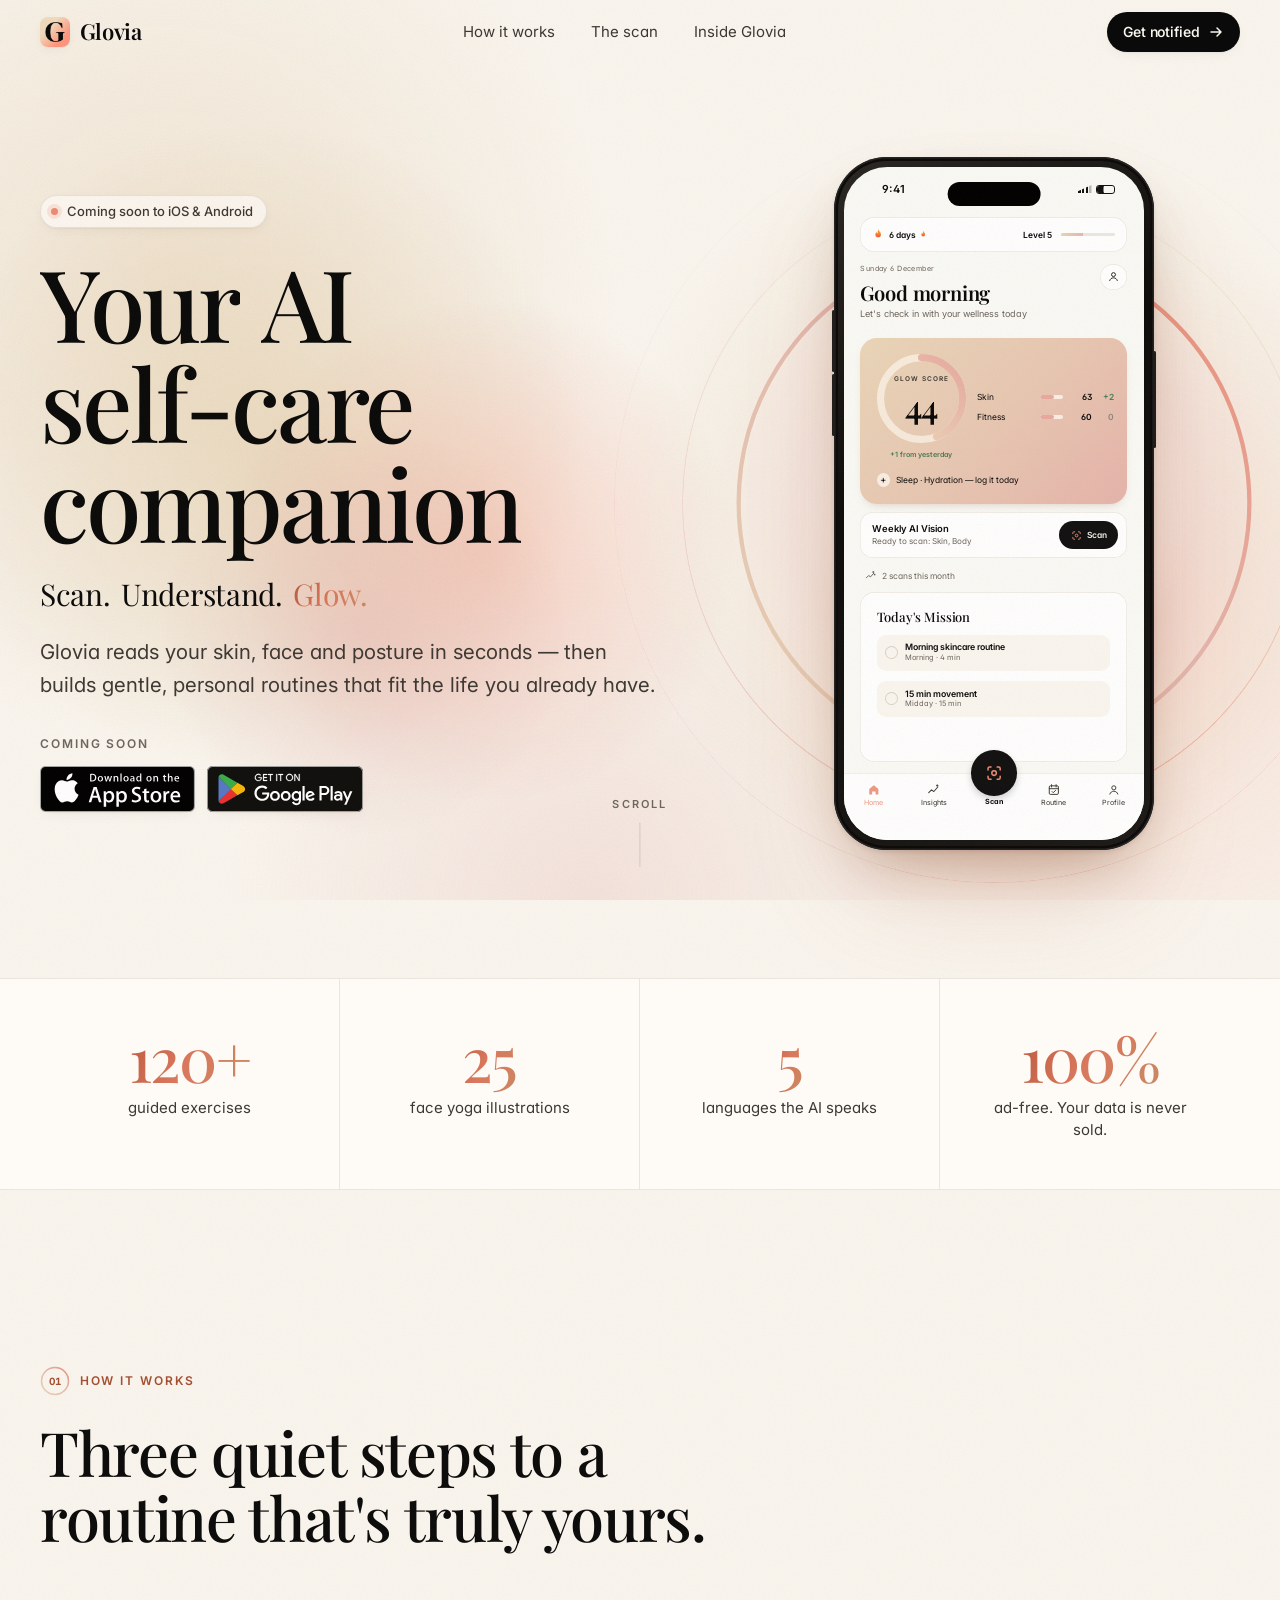
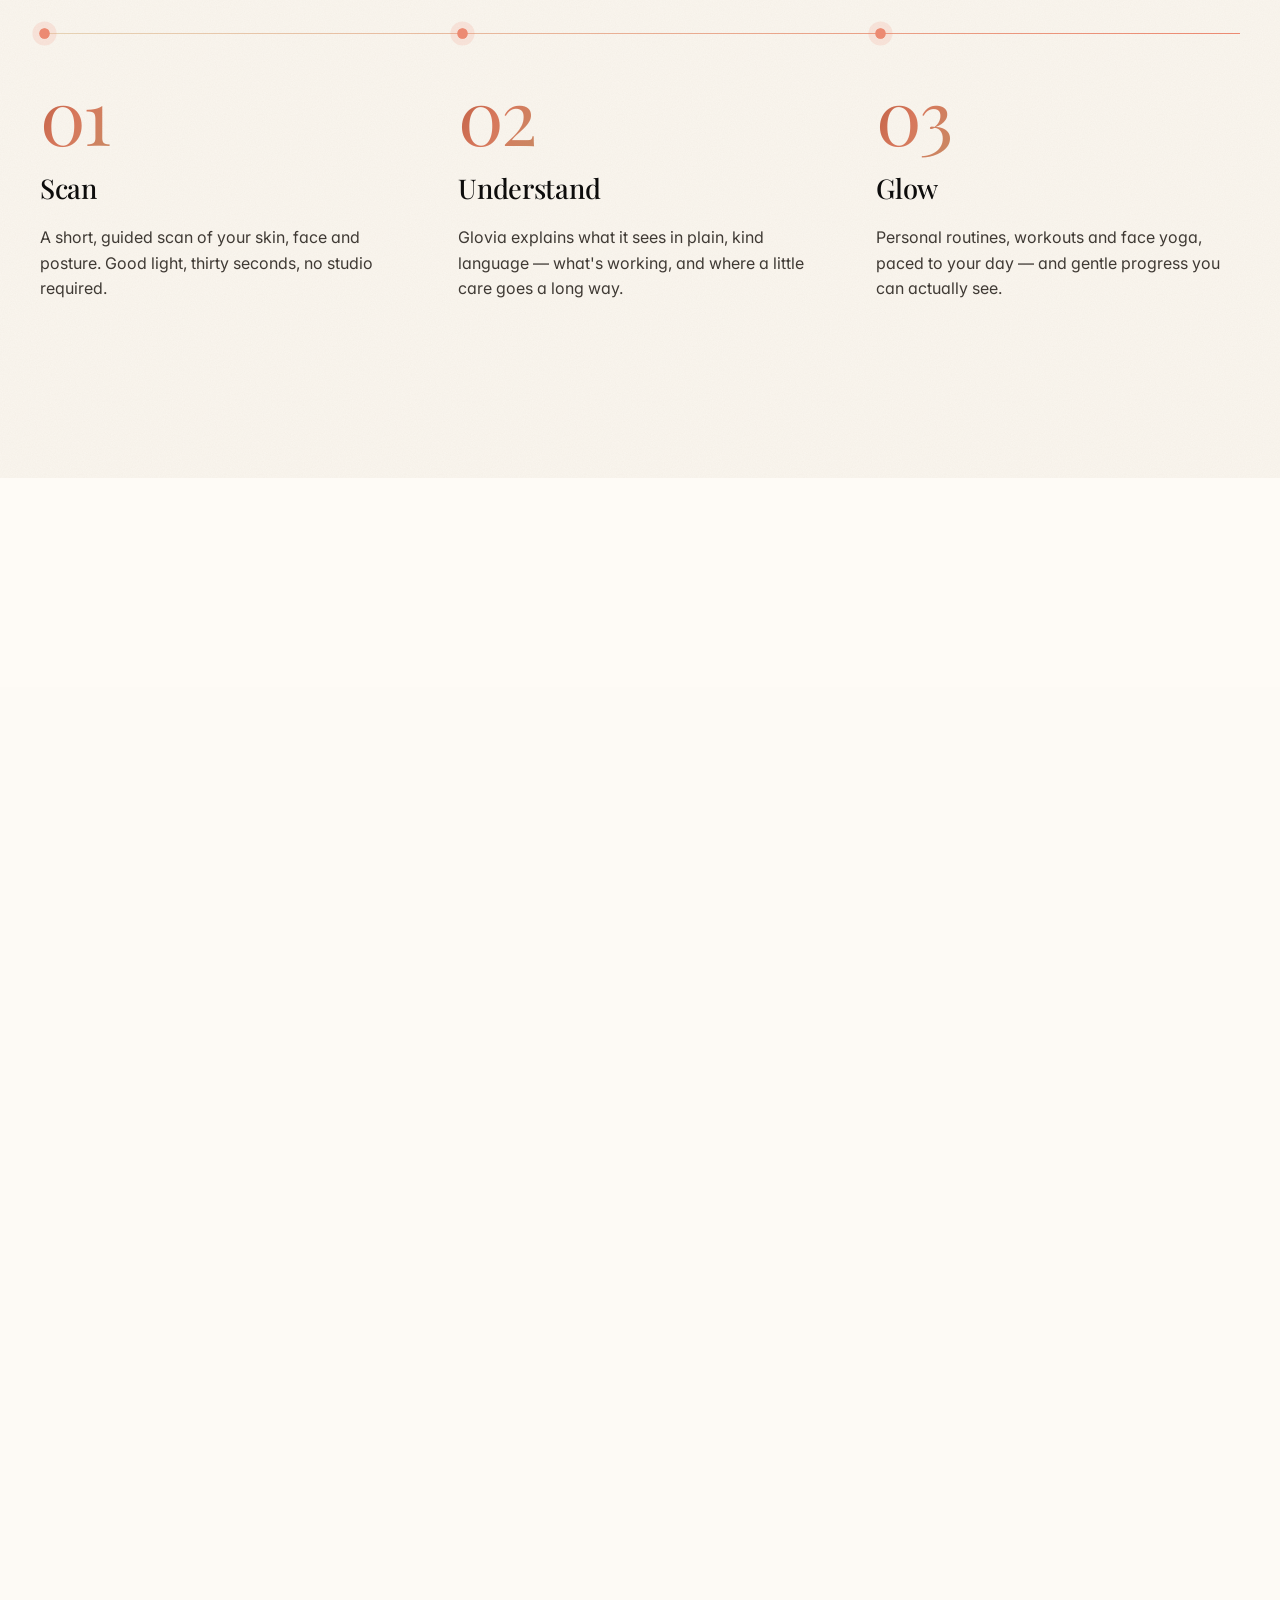
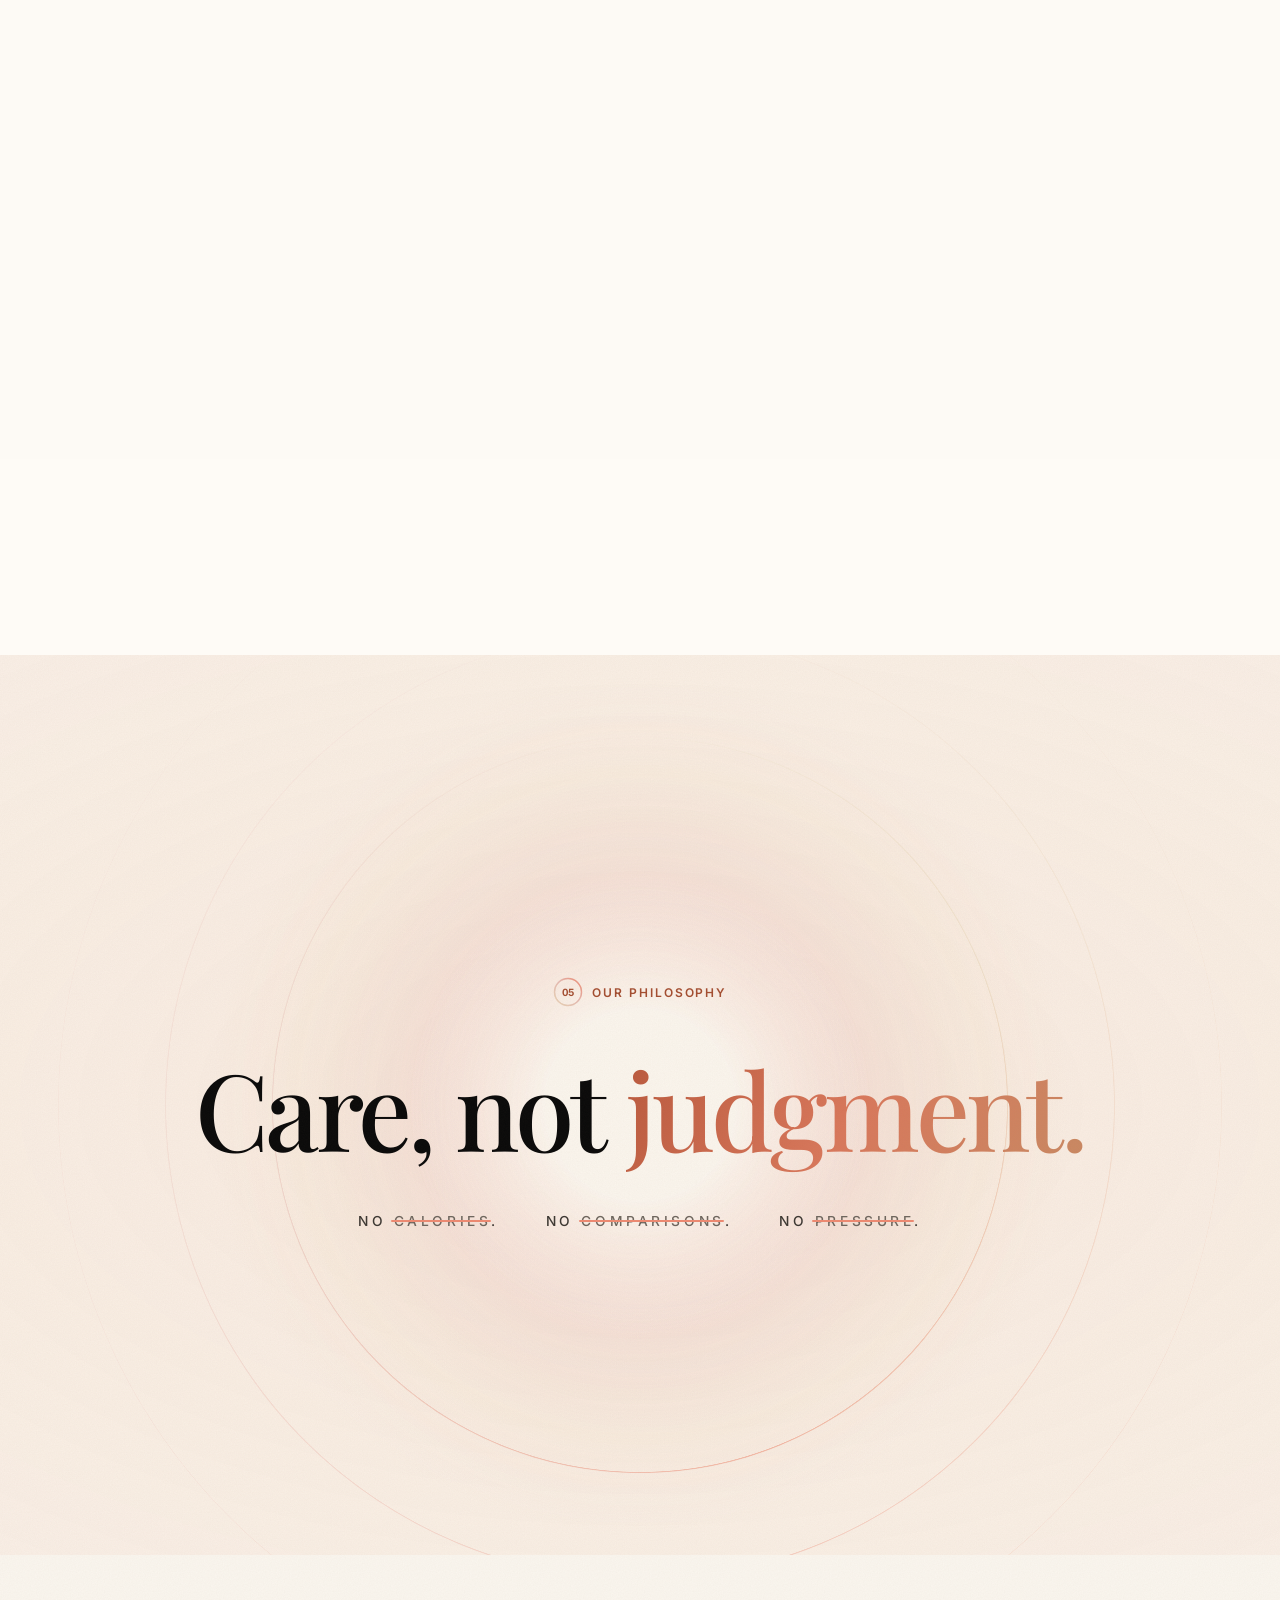
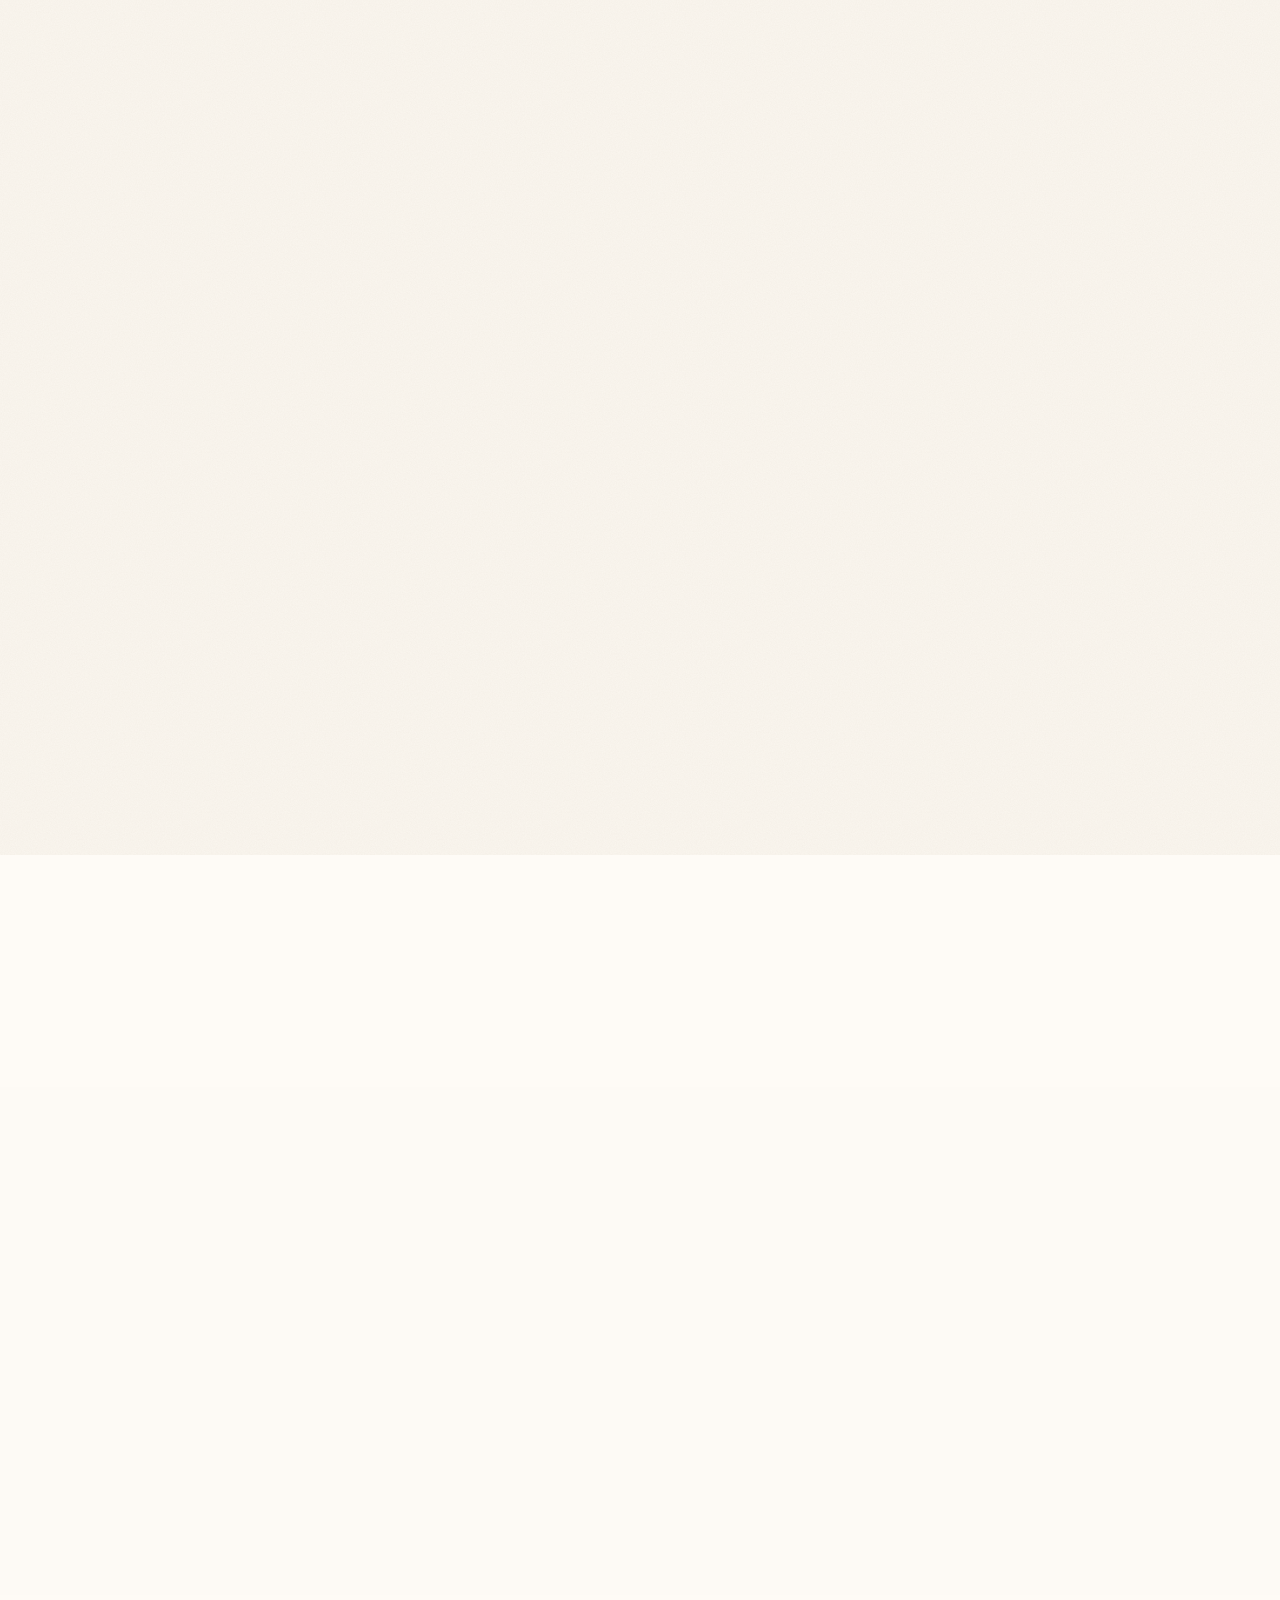
==== commit 6cc7b122: "Hero phone mirrors the real Glow Hub screen Rebuilt from an actual app screenshot, in English: strea" ====
--- a/index.html
+++ b/index.html
@@ -33,7 +33,7 @@
   <link rel="preload" href="assets/fonts/inter-var.woff2" as="font" type="font/woff2" crossorigin>
 
   <script>document.documentElement.classList.add('js')</script>
-  <style>@font-face{font-family:"Playfair Display";src:url("assets/fonts/playfair-var.woff2") format("woff2-variations"),url("assets/fonts/playfair-var.woff2") format("woff2");font-weight:400 900;font-style:normal;font-display:swap}@font-face{font-family:"Playfair Italic";src:url("assets/fonts/playfair-italic.woff2") format("woff2-variations"),url("assets/fonts/playfair-italic.woff2") format("woff2");font-weight:400 900;font-style:italic;font-display:swap}@font-face{font-family:"Inter";src:url("assets/fonts/inter-var.woff2") format("woff2-variations"),url("assets/fonts/inter-var.woff2") format("woff2");font-weight:100 900;font-style:normal;font-display:swap}:root{--cream:#FAF6EF;--cream-2:#F3ECE0;--paper:#FFFDF9;--line:rgba(64,44,28,.10);--line-strong:rgba(64,44,28,.16);--ink:#0A0A0A;--ink-2:#3D3833;--muted:#6E665E;--peach:#E8D5B7;--rose:#E5B8B0;--coral:#F4A08A;--coral-strong:#EE8A72;--accent-ink:#A44E31;--grad:linear-gradient(135deg,var(--peach) 0%,var(--rose) 55%,var(--coral) 100%);--grad-ink:linear-gradient(120deg,#B9583C 0%,#D9785C 50%,#C98A63 100%);--serif:"Playfair Display","Iowan Old Style",Georgia,"Times New Roman",serif;--serif-italic:"Playfair Italic","Playfair Display",Georgia,serif;--sans:"Inter",ui-sans-serif,system-ui,-apple-system,"Segoe UI",Roboto,sans-serif;--fs-hero:clamp(2.875rem,1.35rem + 6.2vw,6.25rem);--fs-philo:clamp(3rem,.6rem + 7.6vw,8.5rem);--fs-h2:clamp(2.125rem,1.35rem + 3.1vw,4.25rem);--fs-h3:clamp(1.375rem,1.22rem + .6vw,1.75rem);--fs-num:clamp(3rem,2.2rem + 3.2vw,5rem);--fs-stat:clamp(2.5rem,1.8rem + 2.6vw,4.25rem);--fs-lead:clamp(1.0625rem,1rem + .35vw,1.3125rem);--fs-body:1rem;--fs-small:.875rem;--fs-eyebrow:.75rem;--gutter:clamp(1rem,.5rem + 2.5vw,2.5rem);--section:clamp(5.5rem,3rem + 10vw,11rem);--maxw:1200px;--shadow-1:0 1px 2px rgba(70,44,24,.05),0 4px 14px -4px rgba(70,44,24,.07);--shadow-2:0 2px 6px rgba(70,44,24,.05),0 28px 56px -18px rgba(120,66,36,.24);--ease-out:cubic-bezier(.16,1,.3,1);--ease-soft:cubic-bezier(.22,.61,.36,1);--ease-io:cubic-bezier(.65,0,.35,1);--dur-hover:220ms;--radius:28px;--nav-h:64px;--noise:url("data:image/svg+xml,%3Csvg xmlns='http://www.w3.org/2000/svg' width='180' height='180'%3E%3Cfilter id='n'%3E%3CfeTurbulence type='fractalNoise' baseFrequency='.85' numOctaves='3' stitchTiles='stitch'/%3E%3CfeColorMatrix values='0 0 0 0 .3 0 0 0 0 .2 0 0 0 0 .12 0 0 0 .9 0'/%3E%3C/filter%3E%3Crect width='100%25' height='100%25' filter='url(%23n)'/%3E%3C/svg%3E");color-scheme:light}*,*::before,*::after{box-sizing:border-box}html{-webkit-text-size-adjust:100%;text-size-adjust:100%;scroll-padding-top:calc(var(--nav-h) + 16px)}@media (prefers-reduced-motion:no-preference){html:not(.js){scroll-behavior:smooth}}body{margin:0;background:var(--cream);color:var(--ink);font-family:var(--sans);font-size:var(--fs-body);line-height:1.6;font-optical-sizing:auto;font-feature-settings:"cv11","ss01";-webkit-font-smoothing:antialiased;-moz-osx-font-smoothing:grayscale;text-rendering:optimizeLegibility;overflow-x:clip}img,svg{display:block;max-width:100%}a{color:inherit;text-decoration:none}p{margin:0}h1,h2,h3{margin:0;font-weight:inherit}ul,ol{margin:0;padding:0;list-style:none}button{font:inherit;color:inherit}::selection{background:#F7B9A6;color:var(--ink)}:focus-visible{outline:2px solid var(--accent-ink);outline-offset:3px;border-radius:6px}.skip{position:absolute;left:16px;top:-60px;z-index:100;background:var(--ink);color:var(--cream);padding:10px 16px;border-radius:999px;font-size:var(--fs-small);transition:top .2s var(--ease-out)}.skip:focus{top:12px}.container{width:100%;max-width:calc(var(--maxw) + var(--gutter) * 2);margin-inline:auto;padding-inline:var(--gutter)}.section{padding-block:var(--section);position:relative}.bg-cream{background:transparent}.bg-paper{background:rgba(255,253,249,.72)}.grain{position:relative;isolation:isolate}.grain::after{content:"";position:absolute;inset:0;z-index:3;pointer-events:none;background-image:var(--noise);background-size:180px;opacity:.055}.eyebrow{display:inline-flex;align-items:center;gap:.6rem;font-size:var(--fs-eyebrow);font-weight:600;letter-spacing:.16em;text-transform:uppercase;color:var(--accent-ink)}.eyebrow::before{content:"";width:18px;height:1px;background:currentColor;opacity:.6}.h2{font-family:var(--serif);font-size:var(--fs-h2);font-weight:500;line-height:1.06;letter-spacing:-.022em;text-wrap:balance}.h3{font-family:var(--serif);font-size:var(--fs-h3);font-weight:500;line-height:1.2;letter-spacing:-.01em}.lead{font-size:var(--fs-lead);line-height:1.6;color:var(--ink-2);max-width:34em;text-wrap:pretty}.grad-text{background:var(--grad-ink);-webkit-background-clip:text;background-clip:text;color:transparent}.section-head{display:grid;gap:1.25rem;max-width:46rem}.section-head .h2{margin-top:.25rem}.section-head--center{margin-inline:auto;text-align:center;justify-items:center}.btn{--bg:var(--ink);--fg:var(--cream);display:inline-flex;align-items:center;justify-content:center;gap:.5rem;min-height:44px;padding:.7rem 1.25rem;border:0;border-radius:999px;background:var(--bg);color:var(--fg);font-size:.9375rem;font-weight:550;letter-spacing:-.005em;box-shadow:var(--shadow-1);cursor:pointer;transition:transform var(--dur-hover) var(--ease-soft),box-shadow var(--dur-hover) var(--ease-soft)}.btn:hover{transform:scale(1.02);box-shadow:var(--shadow-2)}.btn:active{transform:scale(.99)}.btn svg{width:16px;height:16px;transition:transform var(--dur-hover) var(--ease-soft)}.btn:hover svg{transform:translateX(2px)}.btn--sm{min-height:40px;padding:.5rem 1rem;font-size:.875rem}.nav{position:fixed;inset:0 0 auto 0;z-index:50;height:var(--nav-h);transition:background-color .35s var(--ease-soft),box-shadow .35s var(--ease-soft)}.nav.is-scrolled{background:rgba(250,246,239,.72);-webkit-backdrop-filter:saturate(180%) blur(18px);backdrop-filter:saturate(180%) blur(18px);box-shadow:0 1px 0 var(--line)}@supports not ((backdrop-filter:blur(1px)) or (-webkit-backdrop-filter:blur(1px))){.nav.is-scrolled{background:rgba(250,246,239,.96)}}.nav__inner{height:100%;display:flex;align-items:center;justify-content:space-between;gap:1.5rem}.brand{display:inline-flex;align-items:center;gap:.6rem;font-family:var(--serif);font-size:1.375rem;font-weight:600;letter-spacing:-.015em}.brand img{width:30px;height:30px;border-radius:8px;box-shadow:var(--shadow-1)}.nav__links{display:none;gap:2.25rem;font-size:.9375rem;color:var(--ink-2)}.nav__links a{position:relative;padding-block:.5rem;transition:color var(--dur-hover) var(--ease-soft)}.nav__links a::after{content:"";position:absolute;left:0;right:0;bottom:.2rem;height:1px;background:currentColor;transform:scaleX(0);transform-origin:right;transition:transform .35s var(--ease-out)}.nav__links a:hover{color:var(--ink)}.nav__links a:hover::after{transform:scaleX(1);transform-origin:left}@media (min-width:820px){.nav__links{display:flex}}.aura{position:absolute;pointer-events:none;width:var(--size,760px);aspect-ratio:1;left:var(--x,50%);top:var(--y,50%);transform:translate(-50%,-50%);display:grid;place-items:center}.aura__glow{position:absolute;inset:-10%;border-radius:50%;background:radial-gradient(closest-side,rgba(250,246,239,.95) 18%,rgba(250,246,239,0) 44%),radial-gradient(closest-side,rgba(244,160,138,.34) 8%,rgba(229,184,176,.26) 40%,rgba(232,213,183,.14) 62%,rgba(250,246,239,0) 82%)}.ring{position:absolute;width:var(--r,100%);aspect-ratio:1;border-radius:50%;background:conic-gradient(from 0deg,rgba(232,213,183,0) 0deg,rgba(232,213,183,.9) 70deg,rgba(238,138,114,.95) 160deg,rgba(229,184,176,.8) 250deg,rgba(232,213,183,0) 360deg);-webkit-mask:radial-gradient(farthest-side,transparent calc(100% - var(--w,1.5px)),#000 calc(100% - var(--w,1.5px) + .5px));mask:radial-gradient(farthest-side,transparent calc(100% - var(--w,1.5px)),#000 calc(100% - var(--w,1.5px) + .5px));opacity:var(--o,.9);animation:spin var(--t,48s) linear infinite}.ring:nth-child(3){animation-direction:reverse}@keyframes spin{to{transform:rotate(360deg)}}.hero{position:relative;padding-top:calc(var(--nav-h) + clamp(2.5rem,1rem + 6vw,6rem));padding-bottom:clamp(4.5rem,2rem + 8vw,8rem);overflow:clip}.breath{position:absolute;z-index:0;pointer-events:none;width:min(1100px,190vw);aspect-ratio:1;left:50%;top:34%;transform:translate(-50%,-50%)}.breath span{position:absolute;inset:0;border-radius:50%;will-change:transform,opacity}.breath span:nth-child(1){background:radial-gradient(closest-side,rgba(232,213,183,.75),rgba(232,213,183,0) 70%);transform:translate(-12%,-4%) scale(.9)}.breath span:nth-child(2){background:radial-gradient(closest-side,rgba(244,160,138,.42),rgba(244,160,138,0) 68%);transform:translate(10%,6%) scale(.72)}.breath span:nth-child(3){background:radial-gradient(closest-side,rgba(229,184,176,.5),rgba(229,184,176,0) 66%);transform:translate(-2%,14%) scale(.6)}.hero__grid{position:relative;z-index:1;display:grid;gap:clamp(3.5rem,2rem + 4vw,5rem);align-items:center;text-align:center;justify-items:center}.hero__copy{position:relative;z-index:2;display:grid;gap:1.5rem;justify-items:center;max-width:40rem}.pill{display:inline-flex;align-items:center;gap:.55rem;padding:.4rem .85rem .4rem .7rem;border-radius:999px;background:rgba(255,253,249,.7);box-shadow:inset 0 0 0 1px var(--line),var(--shadow-1);font-size:.8125rem;font-weight:500;color:var(--ink-2)}.pill__dot{width:7px;height:7px;border-radius:50%;background:var(--coral-strong);box-shadow:0 0 0 4px rgba(238,138,114,.18)}.hero__title{font-family:var(--serif);font-size:var(--fs-hero);font-weight:500;line-height:1.0;letter-spacing:-.03em;text-wrap:balance}.w{display:inline-block;overflow:clip;padding-bottom:.12em;margin-bottom:-.12em;vertical-align:top}.w>span{display:inline-block}.hero__tagline{font-family:var(--serif);font-size:clamp(1.375rem,1.15rem + 1vw,1.875rem);letter-spacing:-.01em;line-height:1.2}.hero__tagline span + span{margin-left:.35em}.hero .lead{margin-inline:auto}.stores{display:grid;gap:.85rem;justify-items:center;margin-top:.5rem}.stores__label{font-size:var(--fs-eyebrow);font-weight:600;letter-spacing:.16em;text-transform:uppercase;color:var(--muted)}.stores__row{display:flex;gap:.75rem;flex-wrap:wrap;justify-content:center}.badge{display:block;border-radius:10px;box-shadow:var(--shadow-1);cursor:default;transition:transform var(--dur-hover) var(--ease-soft),box-shadow var(--dur-hover) var(--ease-soft)}.badge img{height:46px;width:auto}.badge:hover{transform:scale(1.02);box-shadow:var(--shadow-2)}.hero__visual{position:relative;display:grid;place-items:center;width:100%}.hero__visual .aura{--size:min(760px,150vw)}.parallax{position:relative;z-index:1;will-change:transform}.scroll-cue{display:none}@media (min-width:980px){.hero{min-height:max(100svh,760px);display:grid;align-items:center}.hero__grid{grid-template-columns:1.12fr .88fr;text-align:left;justify-items:start}.hero__copy{justify-items:start}.hero .lead{margin-inline:0}.stores{justify-items:start}.stores__row{justify-content:flex-start}.breath{left:30%;top:50%;width:min(1100px,80vw)}.scroll-cue{position:absolute;left:50%;top:calc(100svh - 104px);z-index:2;display:grid;justify-items:center;gap:.6rem;transform:translateX(-50%);font-size:.6875rem;font-weight:600;letter-spacing:.2em;text-transform:uppercase;color:var(--muted);transition:opacity .5s var(--ease-soft)}.scroll-cue__line{position:relative;width:1px;height:44px;background:var(--line-strong);overflow:hidden}.scroll-cue__line::after{content:"";position:absolute;left:0;top:0;width:1px;height:40%;background:linear-gradient(transparent,var(--coral-strong));transform:translateY(-100%)}.is-scrolled-page .scroll-cue{opacity:0}}.phone{--pw:clamp(250px,64vw,320px);position:relative;z-index:1;width:var(--pw);aspect-ratio:9 / 19.5;padding:calc(var(--pw) * .032);border-radius:calc(var(--pw) * .165);background:linear-gradient(145deg,#2A2724 0%,#0D0C0B 40%,#1C1A18 100%);box-shadow:inset 0 0 0 1.5px rgba(255,255,255,.10),inset 0 0 0 4px #0B0A09,0 2px 4px rgba(40,24,12,.10),0 30px 60px -20px rgba(110,60,30,.35),0 60px 120px -40px rgba(200,110,80,.30)}.phone::before,.phone::after{content:"";position:absolute;width:3px;border-radius:2px;background:#1E1C1A}.phone::before{left:-2px;top:22%;height:9%;box-shadow:0 calc(var(--pw) * .2) 0 #1E1C1A}.phone::after{right:-2px;top:28%;height:14%}.phone__screen{position:relative;height:100%;overflow:hidden;border-radius:calc(var(--pw) * .135);background:var(--cream);isolation:isolate}.phone__island{position:absolute;z-index:6;top:2.2%;left:50%;transform:translateX(-50%);width:31%;height:3.6%;border-radius:999px;background:#000}.phone__shot{position:absolute;inset:0;width:100%;height:100%;object-fit:cover;z-index:5}.ui{position:absolute;inset:0;padding:15% 7.5% 7%;display:flex;flex-direction:column;gap:4.5%;font-size:calc(var(--pw) * .041);line-height:1.35;color:var(--ink)}.ui__status{position:absolute;top:2.6%;left:9%;right:9%;display:flex;justify-content:space-between;align-items:center;font-size:.82em;font-weight:600}.ui__status i{display:inline-block;width:1.6em;height:.75em;border-radius:3px;border:1.5px solid currentColor;opacity:.85}.ui__hello{color:var(--muted);font-size:.9em}.ui__title{font-family:var(--serif);font-size:1.75em;line-height:1.1;letter-spacing:-.02em;font-weight:500}.ui__score{position:relative;align-self:center;width:64%;aspect-ratio:1;border-radius:50%;display:grid;place-items:center;text-align:center;background:conic-gradient(from -90deg,var(--peach) 0%,var(--rose) 45%,var(--coral-strong) 82%,rgba(64,44,28,.08) 82% 100%);margin-block:2%}.ui__score::before{content:"";position:absolute;inset:7%;border-radius:50%;background:radial-gradient(circle at 50% 35%,#FFFDF9,var(--cream));box-shadow:inset 0 1px 6px rgba(70,44,24,.06)}.ui__score b{position:relative;display:block;font-family:var(--serif);font-weight:500;font-size:3em;line-height:1;letter-spacing:-.03em}.ui__score small{position:relative;display:block;font-size:.78em;color:var(--muted);letter-spacing:.08em;text-transform:uppercase;margin-top:.3em}.ui__card{display:flex;align-items:center;gap:.8em;padding:.85em .95em;border-radius:1.1em;background:#FFFDF9;box-shadow:0 1px 2px rgba(70,44,24,.05),0 6px 16px -8px rgba(70,44,24,.14)}.ui__ic{width:2.2em;height:2.2em;border-radius:.7em;display:grid;place-items:center;background:var(--grad);flex:none}.ui__ic svg{width:1.15em;height:1.15em}.ui__card div{flex:1;min-width:0}.ui__card strong{display:block;font-weight:600;font-size:.95em}.ui__card span{display:block;color:var(--muted);font-size:.82em}.ui__check{width:1.4em;height:1.4em;border-radius:50%;border:1.5px solid var(--line-strong);flex:none}.ui__check.is-done{background:var(--ink);border-color:var(--ink);position:relative}.ui__check.is-done::after{content:"";position:absolute;left:33%;top:18%;width:30%;height:50%;border:solid var(--cream);border-width:0 1.5px 1.5px 0;transform:rotate(45deg)}.ui__nav{margin-top:auto;display:flex;justify-content:space-around;align-items:center;padding:.8em 1em;border-radius:999px;background:rgba(255,253,249,.9);box-shadow:0 1px 2px rgba(70,44,24,.05),0 6px 16px -8px rgba(70,44,24,.14)}.ui__nav i{width:.5em;height:.5em;border-radius:50%;background:var(--line-strong)}.ui__nav i:first-child{width:1.6em;border-radius:999px;background:var(--ink)}.stats{background:rgba(255,253,249,.72);border-block:1px solid var(--line)}.stats__grid{display:grid;grid-template-columns:1fr 1fr}.stat{padding:clamp(2rem,1.4rem + 2vw,3.25rem) clamp(.75rem,.4rem + 1.5vw,2rem);display:grid;gap:.5rem;align-content:start;text-align:center;justify-items:center}.stat:nth-child(odd){border-right:1px solid var(--line)}.stat:nth-child(-n+2){border-bottom:1px solid var(--line)}.stat__num{font-family:var(--serif);font-size:var(--fs-stat);font-weight:500;line-height:1;letter-spacing:-.03em;font-variant-numeric:lining-nums tabular-nums}.stat__label{font-size:.9375rem;color:var(--ink-2);max-width:14rem;line-height:1.45}@media (min-width:820px){.stats__grid{grid-template-columns:repeat(4,1fr)}.stat{border-bottom:0 !important}.stat:not(:last-child){border-right:1px solid var(--line)}}.steps{position:relative;margin-top:clamp(3.5rem,2rem + 4vw,6rem);display:grid;gap:3rem;padding-left:2.25rem}.steps__track{position:absolute;left:4px;top:.5rem;bottom:0;width:1px;background:var(--line-strong)}.steps__fill{position:absolute;inset:0;background:linear-gradient(180deg,var(--peach),var(--coral-strong));transform-origin:top;transform:scaleY(var(--p,1))}.step{position:relative;display:grid;gap:.9rem;align-content:start}.step__node{position:absolute;left:-2.25rem;top:.35rem;width:9px;height:9px;border-radius:50%;background:var(--paper);box-shadow:inset 0 0 0 1.5px var(--line-strong);transition:background-color .4s var(--ease-soft),box-shadow .4s var(--ease-soft),transform .5s var(--ease-out)}.step.is-lit .step__node,html:not(.js) .step__node{background:var(--coral-strong);box-shadow:inset 0 0 0 1.5px var(--coral-strong),0 0 0 6px rgba(238,138,114,.16);transform:scale(1.15)}.step__num{font-family:var(--serif);font-size:var(--fs-num);font-weight:400;line-height:1;letter-spacing:-.04em;font-variant-numeric:lining-nums}.step__num .grad-text{padding-right:.04em}.step__title{font-family:var(--serif);font-size:var(--fs-h3);font-weight:500;letter-spacing:-.01em}.step p{color:var(--ink-2);max-width:22rem}@media (min-width:820px){.steps{grid-template-columns:repeat(3,1fr);gap:clamp(2rem,1rem + 3vw,4rem);padding-left:0;padding-top:2.75rem}.steps__track{left:0;right:0;top:0;bottom:auto;width:auto;height:1px}.steps__fill{background:linear-gradient(90deg,var(--peach),var(--coral-strong));transform-origin:left;transform:scaleX(var(--p,1))}.step__node{left:0;top:calc(-2.75rem - 4px)}}.split{display:grid;gap:clamp(3.5rem,2rem + 4vw,6rem);align-items:center}.split__visual{position:relative;display:grid;place-items:center;min-height:600px}.split__visual .aura{--size:min(640px,130vw)}.points{display:grid;gap:1.5rem;margin-top:2.5rem}.point{display:grid;grid-template-columns:2.25rem 1fr;gap:1rem;align-items:start}.point__mark{width:2.25rem;height:2.25rem;border-radius:50%;display:grid;place-items:center;background:var(--paper);box-shadow:inset 0 0 0 1px var(--line),var(--shadow-1)}.point__mark::before{content:"";width:12px;height:12px;border-radius:50%;border:1.5px solid var(--coral-strong)}.point h3{font-size:1.0625rem;font-weight:600;letter-spacing:-.01em;margin-bottom:.2rem}.point p{color:var(--ink-2);font-size:.975rem}.note{margin-top:2.25rem;padding-top:1.5rem;border-top:1px solid var(--line);font-size:var(--fs-small);color:var(--muted);max-width:30rem}@media (min-width:980px){.split{grid-template-columns:1fr 1fr}.split__visual{min-height:720px}}.scan-ui{position:absolute;inset:0;background:#F7F1E8;font-size:calc(var(--pw) * .04)}.scan-ui__face{position:absolute;top:20.5%;left:50%;width:92%;max-width:none;height:auto;transform:translateX(-50%);mix-blend-mode:multiply;-webkit-mask-image:radial-gradient(closest-side,#000 70%,transparent 100%);mask-image:radial-gradient(closest-side,#000 70%,transparent 100%)}.scan-ring{position:absolute;top:18.7%;left:50%;width:88%;transform:translateX(-50%);overflow:visible}.scan-ring__track{stroke:rgba(64,44,28,.10)}.scan-ring__arc{stroke-dasharray:100;stroke-dashoffset:var(--arc,14)}.scan-ring__tick{stroke:rgba(64,44,28,.22)}.scan-ring__head{opacity:1}.scan-beam{position:absolute;left:0;right:0;top:0;height:2px;z-index:2;background:linear-gradient(90deg,transparent,var(--coral-strong) 20%,#F7B9A6 50%,var(--coral-strong) 80%,transparent);box-shadow:0 0 12px 2px rgba(238,138,114,.55),0 -24px 32px -8px rgba(244,160,138,.22);opacity:0}.scan-ui__label{position:absolute;top:11%;left:0;right:0;height:1.4em;text-align:center;font-size:.86em;font-weight:600;letter-spacing:.14em;text-transform:uppercase;color:var(--ink-2)}.scan-ui__label span{position:absolute;inset:0;transition:opacity .5s var(--ease-soft),transform .5s var(--ease-out)}.scan-ui__label .is-done{color:var(--accent-ink)}.scan-ui__chips{position:absolute;left:7%;right:7%;bottom:7%;display:grid;gap:.55em}.chip{display:flex;justify-content:space-between;align-items:center;padding:.7em .95em;border-radius:1em;background:rgba(255,253,249,.92);box-shadow:0 1px 2px rgba(70,44,24,.05),0 6px 16px -8px rgba(70,44,24,.16)}.chip strong{font-weight:600}.chip span{color:var(--accent-ink);font-weight:500}.scan-ui__label .is-scanning{opacity:0}.inside{overflow:clip}.inside__blobs{position:absolute;inset:0;pointer-events:none;z-index:0}.inside__blobs span{position:absolute;border-radius:50%}.inside__blobs span:nth-child(1){width:720px;height:720px;left:-180px;top:22%;background:radial-gradient(closest-side,rgba(244,160,138,.35),transparent 70%)}.inside__blobs span:nth-child(2){width:820px;height:820px;right:-240px;top:46%;background:radial-gradient(closest-side,rgba(232,213,183,.7),transparent 70%)}.inside__blobs span:nth-child(3){width:520px;height:520px;left:40%;bottom:-160px;background:radial-gradient(closest-side,rgba(229,184,176,.45),transparent 70%)}.inside .container{position:relative;z-index:1}.bento{margin-top:clamp(3rem,2rem + 3vw,5rem);display:grid;gap:1.25rem}.card{position:relative;overflow:hidden;display:flex;flex-direction:column;border-radius:var(--radius);background:rgba(255,253,249,.52);-webkit-backdrop-filter:blur(22px) saturate(140%);backdrop-filter:blur(22px) saturate(140%);box-shadow:inset 0 0 0 1px rgba(255,255,255,.75),inset 0 1px 0 rgba(255,255,255,.9),0 0 0 1px var(--line),var(--shadow-1);transition:transform var(--dur-hover) var(--ease-soft),box-shadow var(--dur-hover) var(--ease-soft)}.card:hover{transform:translateY(-6px);box-shadow:inset 0 0 0 1px rgba(255,255,255,.75),inset 0 1px 0 rgba(255,255,255,.9),0 0 0 1px var(--line),var(--shadow-2)}.card__body{padding:clamp(1.5rem,1.1rem + 1.4vw,2.25rem);display:grid;gap:.6rem}.card__top{display:flex;align-items:center;gap:.9rem;margin-bottom:.35rem}.card__icon{position:relative;width:52px;height:52px;border-radius:50%;flex:none;display:grid;place-items:center;background:rgba(255,253,249,.8);box-shadow:inset 0 0 0 1px rgba(255,255,255,.9),0 0 0 1px var(--line),var(--shadow-1);transition:transform .35s var(--ease-out)}.card__icon svg{width:36px;height:36px}.card:hover .card__icon{transform:scale(1.08)}.card__tag{font-size:var(--fs-eyebrow);font-weight:600;letter-spacing:.16em;text-transform:uppercase;color:var(--accent-ink)}.card p{color:var(--ink-2);max-width:30rem}.card__media{position:relative;flex:1;min-height:220px}.card__media img{width:100%;height:100%;object-fit:cover;transition:transform .8s var(--ease-out)}.card:hover .card__media img{transform:scale(1.03)}.card--photo .card__media{order:-1;aspect-ratio:16 / 10;overflow:hidden}.card--yoga .card__media{display:grid;place-items:center;padding:0 1.5rem}.card--yoga .card__media img{width:min(74%,320px);height:auto;mix-blend-mode:multiply;-webkit-mask-image:radial-gradient(closest-side,#000 72%,transparent 100%);mask-image:radial-gradient(closest-side,#000 72%,transparent 100%)}.routine{display:grid;grid-template-columns:1fr 1fr;gap:.9rem;padding:0 clamp(1.5rem,1.1rem + 1.4vw,2.25rem) clamp(1.5rem,1.1rem + 1.4vw,2.25rem)}.routine__col{border-radius:20px;padding:1.1rem 1.1rem 1.25rem;background:var(--paper);box-shadow:var(--shadow-1)}.routine__col--pm{background:#1B1916;color:#F3ECE0}.routine__head{display:flex;align-items:center;gap:.5rem;font-weight:600;font-size:.9375rem;margin-bottom:.85rem}.routine__head svg{width:18px;height:18px}.routine__col li{display:flex;align-items:center;gap:.6rem;font-size:.875rem;padding-block:.42rem;border-top:1px solid var(--line)}.routine__col--pm li{border-color:rgba(243,236,224,.12)}.routine__col li::before{content:"";width:6px;height:6px;border-radius:50%;background:var(--coral-strong);flex:none}.routine__col--pm li::before{background:var(--peach)}.chart{padding:0 clamp(1.5rem,1.1rem + 1.4vw,2.25rem) clamp(1.5rem,1.1rem + 1.4vw,2.25rem)}.chart__panel{border-radius:20px;padding:1.25rem 1.25rem 1rem;background:var(--paper);box-shadow:var(--shadow-1)}.chart__top{display:flex;justify-content:space-between;align-items:baseline;margin-bottom:.75rem;font-size:.875rem;color:var(--muted)}.chart__top b{font-family:var(--serif);font-weight:500;font-size:2rem;color:var(--ink);letter-spacing:-.02em}.chart__top em{font-style:normal;color:var(--accent-ink);font-weight:600;margin-left:.4rem;font-size:.875rem}.chart svg{width:100%;height:auto;overflow:visible}.chart__line{stroke-dasharray:1;stroke-dashoffset:var(--dash,0);transition:stroke-dashoffset 1.8s var(--ease-out) .2s}.chart__x{display:flex;justify-content:space-between;font-size:.75rem;color:var(--muted);margin-top:.5rem}@media (min-width:820px){.bento{grid-template-columns:repeat(12,1fr);gap:1.5rem}.card--routines{grid-column:span 7}.card--workouts{grid-column:span 5}.card--yoga{grid-column:span 5}.card--progress{grid-column:span 7}}.philo{position:relative}.philo__stage{position:relative;min-height:100svh;display:grid;place-items:center;text-align:center;overflow:clip;padding-block:var(--section)}.philo .aura{--size:min(1100px,170vw);z-index:0;transform:translate(-50%,-50%) scale(var(--glow-s,1))}.philo .aura__glow{inset:6%}.philo__inner{position:relative;z-index:1;display:grid;gap:clamp(2rem,1.4rem + 2vw,3.25rem);justify-items:center}.philo__title{font-family:var(--serif);font-size:var(--fs-philo);font-weight:500;line-height:1;letter-spacing:-.035em}.philo__nots{display:flex;flex-wrap:wrap;justify-content:center;gap:.5rem clamp(1.25rem,.8rem + 2vw,2.75rem);font-size:clamp(.75rem,.7rem + .2vw,.875rem);font-weight:500;letter-spacing:.26em;text-transform:uppercase;color:var(--ink-2)}.faq__list{margin-top:clamp(2.5rem,1.8rem + 2.5vw,4rem);max-width:52rem;margin-inline:auto;border-top:1px solid var(--line-strong)}.faq__item{border-bottom:1px solid var(--line-strong)}.faq__q{margin:0}.faq__btn{width:100%;display:flex;align-items:center;justify-content:space-between;gap:1.5rem;padding:1.6rem 0;background:none;border:0;cursor:pointer;text-align:left;font-family:var(--serif);font-size:clamp(1.1875rem,1.05rem + .5vw,1.5rem);font-weight:500;letter-spacing:-.01em;transition:color var(--dur-hover) var(--ease-soft)}.faq__btn:hover{color:var(--accent-ink)}.faq__panel{display:grid;grid-template-rows:1fr;transition:grid-template-rows .5s var(--ease-out)}.faq__panel>div{overflow:hidden}.faq__panel p{padding:0 3.5rem 1.75rem 0;color:var(--ink-2);max-width:44rem;transition:opacity .4s var(--ease-soft),transform .5s var(--ease-out)}.faq__panel a{color:var(--accent-ink);text-decoration:underline;text-underline-offset:3px}.js .faq__panel[data-closed]{grid-template-rows:0fr}.js .faq__panel[data-closed] p{opacity:0;transform:translateY(-6px)}.cta{overflow:clip;text-align:center}.cta .aura{--size:min(900px,160vw);--y:58%}.cta__inner{position:relative;z-index:1;display:grid;gap:1.5rem;justify-items:center}.cta .h2{font-size:clamp(2.375rem,1.4rem + 3.8vw,5rem);max-width:14ch}.notify{margin-top:.75rem;width:100%;max-width:30rem;display:flex;gap:.5rem;padding:.375rem;border-radius:999px;background:rgba(255,253,249,.85);box-shadow:inset 0 0 0 1px var(--line-strong),var(--shadow-1);transition:box-shadow var(--dur-hover) var(--ease-soft)}.notify:focus-within{box-shadow:inset 0 0 0 1.5px var(--accent-ink),var(--shadow-2)}.notify input{flex:1;min-width:0;border:0;background:transparent;outline:none;padding:0 1rem;font:inherit;font-size:1rem;color:var(--ink)}.notify input::placeholder{color:var(--muted)}.notify .btn{flex:none}.cta__fine{font-size:var(--fs-small);color:var(--muted)}.cta .stores{margin-top:1.25rem}@media (max-width:480px){.notify{flex-direction:column;border-radius:24px;padding:.5rem}.notify input{min-height:48px;text-align:center}}.footer{position:relative;background:transparent;padding-block:clamp(3.5rem,2.5rem + 3vw,5.5rem) 2.5rem}.footer::before{content:"";position:absolute;left:0;right:0;top:0;height:1px;background:linear-gradient(90deg,rgba(232,213,183,0),var(--peach) 18%,var(--coral-strong) 50%,var(--rose) 82%,rgba(229,184,176,0));z-index:4}.footer__grid{display:grid;gap:2.75rem}.footer__brand{display:grid;gap:1rem;align-content:start;max-width:22rem}.footer__slogan{font-family:var(--serif);font-size:1.5rem;letter-spacing:-.015em;line-height:1.2}.footer__brand p:not(.footer__slogan){color:var(--muted);font-size:.9375rem}.footer h2{font-size:var(--fs-eyebrow);font-weight:600;letter-spacing:.16em;text-transform:uppercase;color:var(--muted);margin-bottom:1.1rem}.footer li + li{margin-top:.65rem}.footer__col a{font-size:.9375rem;color:var(--ink-2);background:linear-gradient(currentColor,currentColor) 0 100% / 0 1px no-repeat;transition:background-size .35s var(--ease-out),color var(--dur-hover);padding-bottom:2px}.footer__col a:hover{color:var(--ink);background-size:100% 1px}.footer__col address{font-style:normal;color:var(--muted);font-size:.9375rem;line-height:1.7}.footer__links{display:grid;grid-template-columns:1fr 1fr;gap:2rem}.footer__bottom{margin-top:clamp(3rem,2rem + 3vw,4.5rem);padding-top:1.5rem;border-top:1px solid var(--line);display:flex;flex-wrap:wrap;gap:.75rem 2rem;justify-content:space-between;font-size:.8125rem;color:var(--muted)}@media (min-width:820px){.footer__grid{grid-template-columns:1.3fr 1.2fr .9fr;gap:3rem}}.cursor-dot,.cursor-ring{position:fixed;left:0;top:0;z-index:90;pointer-events:none;border-radius:50%;opacity:0;transition:opacity .3s var(--ease-soft),width .3s var(--ease-out),height .3s var(--ease-out),margin .3s var(--ease-out),background-color .3s}.cursor-dot{width:6px;height:6px;margin:-3px 0 0 -3px;background:var(--coral-strong)}.cursor-ring{width:30px;height:30px;margin:-15px 0 0 -15px;box-shadow:inset 0 0 0 1px rgba(238,138,114,.55)}.has-cursor .cursor-dot,.has-cursor .cursor-ring{opacity:1}.cursor-hover .cursor-ring{width:48px;height:48px;margin:-24px 0 0 -24px;background:rgba(238,138,114,.10)}.cursor-hover .cursor-dot{opacity:0}@media (prefers-reduced-motion:no-preference){.breath span:nth-child(1){animation:breathe-a 9s ease-in-out infinite alternate}.breath span:nth-child(2){animation:breathe-b 10s ease-in-out infinite alternate}.breath span:nth-child(3){animation:breathe-c 8s ease-in-out infinite alternate}.hero__title .w>span{transform:translateY(108%);animation:rise .9s var(--ease-out) forwards;animation-delay:calc(380ms + var(--i,0) * 90ms)}.fade-in{opacity:0;transform:translateY(14px);animation:fade .8s var(--ease-out) forwards;animation-delay:var(--d,0ms)}.hero__visual .float{animation:phone-in 1s var(--ease-out) .1s both,float 7s ease-in-out 1.3s infinite alternate}.hero__visual .aura{animation:aura 2s var(--ease-out) .1s both}.scroll-cue__line::after{animation:cue 2.2s var(--ease-io) infinite}.scroll-cue{animation:cue-in 1s var(--ease-out) 1.6s both}.js [data-reveal]{opacity:0;transform:translateY(28px);transition:opacity 1s var(--ease-out),transform 1.1s var(--ease-out);transition-delay:var(--d,0ms)}.js [data-reveal].is-in{opacity:1;transform:none}.js .card[data-reveal].is-in{transition:opacity 1s var(--ease-out) var(--d,0ms),transform var(--dur-hover) var(--ease-soft),box-shadow var(--dur-hover) var(--ease-soft)}.js .card--progress:not(.is-in){--dash:1}.js .steps{--p:0}.js .scan-demo:not(.is-live){--arc:100}.js .scan-demo .scan-ring__arc{transition:stroke-dashoffset 2.2s var(--ease-io) .3s}.js .scan-demo .scan-ring__head{opacity:0;transition:opacity .5s var(--ease-soft) 2.3s}.js .scan-demo.is-live .scan-ring__head{opacity:1}.js .scan-demo .scan-beam{animation:beam 3.4s var(--ease-io) infinite;animation-play-state:paused}.js .scan-demo.is-live .scan-beam{animation-play-state:running}.js .scan-demo .chip{opacity:0;transform:translateY(10px);transition:opacity .6s var(--ease-soft),transform .7s var(--ease-out)}.js .scan-demo.is-live .chip{opacity:1;transform:none}.js .scan-demo.is-live .chip:nth-child(1){transition-delay:2.4s}.js .scan-demo.is-live .chip:nth-child(2){transition-delay:2.6s}.js .scan-demo.is-live .chip:nth-child(3){transition-delay:2.8s}.js .scan-demo .scan-ui__label .is-scanning{opacity:1}.js .scan-demo .scan-ui__label .is-done{opacity:0;transform:translateY(6px)}.js .scan-demo.is-live .scan-ui__label .is-scanning{opacity:0;transition-delay:2.4s}.js .scan-demo.is-live .scan-ui__label .is-done{opacity:1;transform:none;transition-delay:2.5s}}@keyframes rise{to{transform:none}}@keyframes fade{to{opacity:1;transform:none}}@keyframes phone-in{from{opacity:0;transform:translateY(48px) scale(.97)}to{opacity:1;transform:none}}@keyframes float{from{transform:translateY(0)}to{transform:translateY(-14px)}}@keyframes aura{from{opacity:0;transform:translate(-50%,-50%) scale(.9)}to{opacity:1;transform:translate(-50%,-50%) scale(1)}}@keyframes breathe-a{from{transform:translate(-12%,-4%) scale(.88);opacity:.75}to{transform:translate(-8%,-8%) scale(1.04);opacity:1}}@keyframes breathe-b{from{transform:translate(10%,6%) scale(.7);opacity:.65}to{transform:translate(4%,2%) scale(.86);opacity:1}}@keyframes breathe-c{from{transform:translate(-2%,14%) scale(.58);opacity:.9}to{transform:translate(6%,8%) scale(.74);opacity:.6}}@keyframes cue{0%{transform:translateY(-100%)}60%,100%{transform:translateY(260%)}}@keyframes beam{0%{top:8%;opacity:0}12%{opacity:1}50%{top:62%;opacity:1}62%,100%{top:70%;opacity:0}}@media (prefers-reduced-motion:reduce){*,*::before,*::after{animation-duration:.001ms !important;animation-iteration-count:1 !important;transition-duration:.001ms !important;transition-delay:0s !important}.ring{animation:none}.card:hover,.btn:hover,.badge:hover{transform:none}.card:hover .card__icon,.card:hover .card__media img{transform:none}}.ambient{position:fixed;inset:0;z-index:-1;pointer-events:none;overflow:hidden}.ambient span{position:absolute;border-radius:50%;will-change:transform}.ambient span:nth-child(1){width:70vmax;height:70vmax;left:-22vmax;top:-12vmax;background:radial-gradient(closest-side,rgba(232,213,183,.5),rgba(232,213,183,0))}.ambient span:nth-child(2){width:62vmax;height:62vmax;right:-20vmax;top:28vh;background:radial-gradient(closest-side,rgba(244,160,138,.22),rgba(244,160,138,0))}.ambient span:nth-child(3){width:56vmax;height:56vmax;left:18vw;bottom:-28vmax;background:radial-gradient(closest-side,rgba(229,184,176,.3),rgba(229,184,176,0))}.intro{display:none}.gring{position:absolute;width:70%;aspect-ratio:1;overflow:visible}.gring__track{stroke:rgba(64,44,28,.08)}.gring__arc{stroke-dasharray:100;stroke-dashoffset:7}.ui__score{background:none}.ui__score::before{inset:9%}.ui__ring{position:absolute;inset:0;width:100%;height:100%;transform:rotate(-90deg);overflow:visible}.ui__ring-track{stroke:rgba(64,44,28,.08)}.ui__ring-arc{stroke-dasharray:100;stroke-dashoffset:18}.progress-ring{position:fixed;z-index:40;right:max(16px,env(safe-area-inset-right));bottom:max(16px,env(safe-area-inset-bottom));width:52px;height:52px;border-radius:50%;display:grid;place-items:center;background:rgba(255,253,249,.8);-webkit-backdrop-filter:blur(12px);backdrop-filter:blur(12px);box-shadow:var(--shadow-1);font-family:var(--serif);font-size:1.125rem;font-weight:600;line-height:1;color:var(--ink);opacity:0;transform:translateY(10px) scale(.9);pointer-events:none;transition:opacity .4s var(--ease-soft),transform .5s var(--ease-out),box-shadow var(--dur-hover) var(--ease-soft)}.progress-ring.is-visible{opacity:1;transform:none;pointer-events:auto}.progress-ring.is-visible:hover{transform:scale(1.06);box-shadow:var(--shadow-2)}.progress-ring svg{position:absolute;inset:0;width:100%;height:100%;transform:rotate(-90deg);overflow:visible}.progress-ring__track{stroke:rgba(64,44,28,.10)}.progress-ring__arc{stroke-dasharray:100;stroke-dashoffset:100}.eyebrow--num::before{display:none}.sec-num{position:relative;width:30px;height:30px;flex:none;display:inline-grid;place-items:center;font-size:.625rem;font-weight:700;letter-spacing:0;font-variant-numeric:tabular-nums lining-nums}.sec-num svg{position:absolute;inset:0;width:100%;height:100%;transform:rotate(-90deg);overflow:visible}.sec-num__track{stroke:rgba(164,78,49,.18)}.sec-num__fill{stroke-dasharray:100;stroke-dashoffset:0}.card__icon .icon-ring{position:absolute;inset:-7px;width:calc(100% + 14px);height:calc(100% + 14px);transform:rotate(-90deg);overflow:visible;pointer-events:none}.icon-ring circle{stroke:var(--coral-strong);stroke-width:1.3;stroke-linecap:round;stroke-dasharray:100;stroke-dashoffset:100;transition:stroke-dashoffset .8s var(--ease-out)}.card:hover .icon-ring circle{stroke-dashoffset:0}.tilt{position:relative;z-index:1;will-change:transform}.phone__glare{position:absolute;inset:-40%;z-index:7;pointer-events:none;background:radial-gradient(circle at 50% 50%,rgba(255,255,255,.55),rgba(255,255,255,0) 40%);mix-blend-mode:soft-light;opacity:0;will-change:transform;transition:opacity .6s var(--ease-soft)}.tilt.is-active .phone__glare{opacity:1}.split__visual{grid-template-rows:auto auto;align-content:center}.scan-caption{position:relative;z-index:2;margin-top:2.5rem;font-family:var(--serif-italic);font-style:italic;font-weight:400;font-size:clamp(1.25rem,1.1rem + .6vw,1.625rem);letter-spacing:-.005em;color:var(--ink-2);text-align:center}.philo__warm{position:absolute;inset:0;z-index:0;pointer-events:none;background:radial-gradient(120% 90% at 50% 50%,rgba(244,176,146,.16),rgba(244,176,146,.06))}.philo__title .pw{display:inline-block}.philo__nots{display:flex;flex-wrap:wrap;justify-content:center;gap:.5rem clamp(1.5rem,1rem + 2.4vw,3.25rem);font-size:clamp(.75rem,.7rem + .2vw,.875rem);font-weight:500;letter-spacing:.26em;text-transform:uppercase;color:var(--ink-2)}.philo__nots s{position:relative;text-decoration:none;color:var(--muted)}.philo__nots s::after{content:"";position:absolute;left:-.2em;right:.05em;top:50%;height:1.5px;margin-top:-1px;background:var(--coral-strong);border-radius:1px;transform-origin:left center}@media (max-width:560px){.philo__nots{flex-direction:column;align-items:center}}.faq__icon{position:relative;width:38px;height:38px;flex:none;transition:transform .6s var(--ease-out)}.faq__icon svg{position:absolute;inset:0;width:100%;height:100%;transform:rotate(-90deg);overflow:visible}.faq__icon .t{stroke:var(--line-strong)}.faq__icon .a{stroke:var(--coral-strong);stroke-dasharray:100;stroke-dashoffset:78;transition:stroke-dashoffset .7s var(--ease-out)}.faq__icon::before,.faq__icon::after{content:"";position:absolute;left:50%;top:50%;width:11px;height:1.5px;border-radius:1px;background:currentColor;transform:translate(-50%,-50%);transition:transform .5s var(--ease-out)}.faq__icon::after{transform:translate(-50%,-50%) rotate(90deg)}.faq__btn:hover .faq__icon .a{stroke-dashoffset:50}.faq__btn[aria-expanded="true"] .faq__icon{transform:rotate(180deg)}.faq__btn[aria-expanded="true"] .faq__icon .a{stroke-dashoffset:0}.faq__btn[aria-expanded="true"] .faq__icon::after{transform:translate(-50%,-50%) rotate(0deg)}.invite{position:relative;isolation:isolate;overflow:clip;min-height:100svh;display:grid;place-items:center;text-align:center;padding-block:var(--section)}.invite .breath{left:50%;top:50%;width:min(1200px,210vw)}.invite__inner{position:relative;z-index:1;display:grid;gap:1.5rem;justify-items:center}.invite .h2{font-size:clamp(2.75rem,1.2rem + 5.4vw,6.5rem);max-width:15ch;line-height:1.02;letter-spacing:-.03em}.invite__line{font-family:var(--serif-italic);font-style:italic;font-weight:400;font-size:clamp(1.25rem,1.1rem + .7vw,1.75rem);line-height:1.35;color:var(--ink-2);max-width:28ch}.invite .stores{margin-top:1rem}.invite__notify{margin-top:2.25rem;display:grid;gap:.85rem;justify-items:center;width:100%}.invite__ask{font-size:var(--fs-small);color:var(--muted)}.year-ring{position:relative;display:inline-grid;place-items:center;width:3.4em;height:3.4em;margin:-1.1em .05em;vertical-align:middle;color:var(--ink-2)}.year-ring svg{position:absolute;inset:0;width:100%;height:100%;transform:rotate(-90deg);overflow:visible}.year-ring circle{stroke:var(--coral-strong);stroke-width:1.2;stroke-linecap:round;stroke-dasharray:100;stroke-dashoffset:24;transition:stroke-dashoffset .9s var(--ease-out)}.year-ring:hover circle{stroke-dashoffset:0}@media (prefers-reduced-motion:no-preference){.js .intro{display:block;position:fixed;inset:-5%;z-index:80;pointer-events:none;background:radial-gradient(circle at 50% 45%,#FFFFFF 0%,#FFFBF4 32%,var(--cream) 72%);animation:inhale .5s var(--ease-out) forwards}.ambient span:nth-child(1){animation:drift-a 70s ease-in-out infinite alternate}.ambient span:nth-child(2){animation:drift-b 86s ease-in-out infinite alternate}.ambient span:nth-child(3){animation:drift-c 62s ease-in-out infinite alternate}.js:not(.is-awake) .ambient span{animation-play-state:paused}.gring__arc{animation:draw 1.1s var(--ease-out) .05s both}.gring__head{animation:pop .5s var(--ease-out) 1s both;transform-box:fill-box;transform-origin:center}.ui__ring-arc{animation:draw 1.1s var(--ease-out) .3s both}.js [data-reveal] .sec-num__fill{stroke-dashoffset:100;transition:stroke-dashoffset 1.4s var(--ease-out) .35s}.js [data-reveal].is-in .sec-num__fill{stroke-dashoffset:0}.js .scan-demo .scan-ring__arc{transition:stroke-dashoffset 1.8s var(--ease-out) .9s}.js .scan-demo .scan-ring__head{transition:opacity .5s var(--ease-soft) 2.6s}.js .scan-demo.is-live .chip:nth-child(1){transition-delay:2.8s}.js .scan-demo.is-live .chip:nth-child(2){transition-delay:3.1s}.js .scan-demo.is-live .chip:nth-child(3){transition-delay:3.4s}.js .scan-demo.is-live .scan-ui__label .is-scanning{transition-delay:2.7s}.js .scan-demo.is-live .scan-ui__label .is-done{transition-delay:2.8s}.js .philo{height:200vh}.js .philo__stage{position:sticky;top:0;height:100svh;min-height:0;padding-block:0}.js .philo__warm{opacity:0;transition:opacity 1.5s var(--ease-soft) 1.3s}.js .philo.is-play .philo__warm{opacity:1}.js .philo__title .pw{opacity:0;transform:translateY(.16em);transition:opacity 1.1s var(--ease-soft),transform 1.3s var(--ease-out)}.js .philo__title .pw--2{transition-delay:1.3s}.js .philo.is-play .philo__title .pw{opacity:1;transform:none}.js .philo__nots li{opacity:0;transform:translateY(10px);transition:opacity .8s var(--ease-soft),transform .9s var(--ease-out)}.js .philo.is-play .philo__nots li{opacity:1;transform:none}.js .philo.is-play .philo__nots li:nth-child(1){transition-delay:2.6s}.js .philo.is-play .philo__nots li:nth-child(2){transition-delay:3s}.js .philo.is-play .philo__nots li:nth-child(3){transition-delay:3.4s}.js .philo__nots s::after{transform:scaleX(0);transition:transform .8s var(--ease-io)}.js .philo.is-play .philo__nots s::after{transform:scaleX(1)}.js .philo.is-play .philo__nots li:nth-child(1) s::after{transition-delay:3.1s}.js .philo.is-play .philo__nots li:nth-child(2) s::after{transition-delay:3.5s}.js .philo.is-play .philo__nots li:nth-child(3) s::after{transition-delay:3.9s}}@keyframes inhale{from{opacity:1;transform:scale(1.05)}to{opacity:0;transform:scale(1);visibility:hidden}}@keyframes draw{from{stroke-dashoffset:100}}@keyframes cue-in{from{opacity:0}}@keyframes pop{from{opacity:0;transform:scale(.3)}}@keyframes drift-a{to{transform:translate(18vw,24vh) scale(1.15)}}@keyframes drift-b{to{transform:translate(-24vw,16vh) scale(.88)}}@keyframes drift-c{to{transform:translate(-14vw,-28vh) scale(1.12)}}@media (prefers-reduced-motion:reduce){.step__node{background:var(--coral-strong);box-shadow:inset 0 0 0 1.5px var(--coral-strong),0 0 0 6px rgba(238,138,114,.16)}}@media (max-width:600px){.progress-ring{width:44px;height:44px;font-size:1rem}}@supports (content-visibility:auto){#scan,#inside,#faq,.invite,.footer{content-visibility:auto;contain-intrinsic-size:auto 1000px}}.ui.hub{padding:13.5% 6.5% 6%;gap:2.2%;font-size:calc(var(--pw) * .036);text-align:left}.hub__bar{display:flex;justify-content:space-between}.hub__chip{display:inline-flex;align-items:center;gap:.35em;padding:.3em .7em;border-radius:999px;background:#FFFDF9;box-shadow:0 1px 2px rgba(70,44,24,.06);font-size:.86em;font-weight:600}.hub__chip svg{width:1.05em;height:1.05em}.hub__hello{display:grid;gap:.15em}.hub__date{font-size:.82em;color:var(--muted)}.hub__greet{font-family:var(--serif);font-size:1.75em;font-weight:500;line-height:1.1;letter-spacing:-.02em}.hub__sub{font-size:.86em;color:var(--muted)}.hub__card{border-radius:1.2em;background:#FFFDF9;padding:.85em .9em;box-shadow:0 1px 2px rgba(70,44,24,.05),0 6px 16px -8px rgba(70,44,24,.14)}.hub__score{display:flex;align-items:center;gap:.85em}.hub__gauge{position:relative;width:4.6em;aspect-ratio:1;flex:none;display:grid;place-items:center}.hub__gauge b{position:relative;font-family:var(--serif);font-weight:500;font-size:1.5em;color:var(--muted)}.hub__gauge-arc{stroke-dashoffset:0;opacity:.35}.hub__pillars{display:grid;gap:.2em;min-width:0}.hub__pillars strong{font-weight:600;font-size:.95em}.hub__pillars span{font-size:.76em;color:var(--muted);white-space:nowrap;overflow:hidden;text-overflow:ellipsis}.hub__scan{display:flex;align-items:center;justify-content:space-between;gap:.6em}.hub__scan strong{display:block;font-weight:600;font-size:.95em}.hub__scan span{display:block;font-size:.78em;color:var(--muted)}.hub__pill{flex:none;padding:.45em 1em;border-radius:999px;background:var(--ink);color:var(--cream) !important;font-size:.82em !important;font-weight:600}.hub__habits{display:grid;grid-template-columns:repeat(3,1fr);gap:.45em}.hub__habits span{display:flex;align-items:center;justify-content:center;gap:.35em;padding:.55em .3em;border-radius:.9em;background:rgba(255,253,249,.8);box-shadow:inset 0 0 0 1px rgba(64,44,28,.08);font-size:.8em;font-weight:600;color:var(--ink-2)}.hub__habits svg{width:1.1em;height:1.1em;color:var(--coral-strong)}.hub__mission-h{display:flex;align-items:baseline;justify-content:space-between;margin-top:1%}.hub__mission-h strong{font-family:var(--serif);font-weight:500;font-size:1.15em;letter-spacing:-.01em}.hub__mission-h span{font-size:.78em;font-weight:600;color:var(--accent-ink)}.hub__task{display:flex;align-items:center;gap:.7em;padding:.6em .8em;border-radius:1em;background:#FFFDF9;box-shadow:0 1px 2px rgba(70,44,24,.05)}.hub__task div{min-width:0}.hub__task strong{display:block;font-weight:600;font-size:.9em}.hub__task span{display:block;font-size:.76em;color:var(--muted)}.hub__task.is-done strong{color:var(--muted);text-decoration:line-through;text-decoration-color:rgba(238,138,114,.7)}.ui.hub .ui__nav{margin-top:auto}.chart__title{font-family:var(--serif);font-size:1.125rem;color:var(--ink);letter-spacing:-.01em}.promises{margin-top:clamp(3rem,2rem + 3vw,5rem);display:grid;gap:1.25rem}.promise{position:relative;display:grid;gap:.6rem;align-content:start;padding:clamp(1.5rem,1.1rem + 1.4vw,2.25rem);border-radius:var(--radius);background:rgba(250,246,239,.7);box-shadow:inset 0 0 0 1px var(--line),var(--shadow-1);transition:transform var(--dur-hover) var(--ease-soft),box-shadow var(--dur-hover) var(--ease-soft)}.promise:hover{transform:translateY(-4px);box-shadow:inset 0 0 0 1px var(--line),var(--shadow-2)}.promise__ring{width:44px;height:44px;margin-bottom:.5rem}.promise__ring svg{width:100%;height:100%;transform:rotate(-90deg);overflow:visible}.promise__ring path{transform:rotate(90deg);transform-origin:22px 22px}.promise__arc{stroke-dasharray:100;stroke-dashoffset:0}.promise__k{font-size:var(--fs-eyebrow);font-weight:600;letter-spacing:.16em;text-transform:uppercase;color:var(--accent-ink)}.promise p{color:var(--ink-2)}@media (min-width:720px){.promises{grid-template-columns:repeat(2,1fr);gap:1.5rem}}@media (min-width:1100px){.promises{grid-template-columns:repeat(4,1fr)}}.pledge{margin-top:clamp(3rem,2rem + 3vw,4.5rem);padding-top:clamp(2rem,1.5rem + 2vw,3rem);border-top:1px solid var(--line);text-align:center;display:grid;gap:.9rem;justify-items:center}.pledge__text{font-family:var(--serif);font-size:clamp(1.75rem,1.2rem + 2.4vw,3.25rem);font-weight:500;line-height:1.1;letter-spacing:-.02em}.pledge__sub{color:var(--ink-2);max-width:36rem;font-size:var(--fs-lead)}.start{position:relative;isolation:isolate;overflow:clip;background:#16130F;color:#FAF6EF;padding-block:clamp(5rem,3rem + 8vw,9rem);text-align:center}.start__ring{position:absolute;left:50%;top:50%;z-index:-1;pointer-events:none;width:min(900px,160vw);aspect-ratio:1;transform:translate(-50%,-50%);border-radius:50%;background:radial-gradient(closest-side,rgba(22,19,15,1) 95%,rgba(22,19,15,0) 96.2%),conic-gradient(from 200deg,rgba(232,213,183,0),rgba(238,138,114,.7),rgba(232,213,183,.45),rgba(232,213,183,0) 75%);opacity:.85}.start__ring::after{content:"";position:absolute;inset:20%;border-radius:50%;background:radial-gradient(closest-side,rgba(238,138,114,.16),rgba(238,138,114,0))}.start__inner{display:grid;gap:1.5rem;justify-items:center}.start__eyebrow{color:#F4A08A}.start__title{font-family:var(--serif);font-weight:500;font-size:clamp(2.5rem,1.2rem + 5.2vw,6rem);line-height:1.02;letter-spacing:-.03em;max-width:14ch}.start__accent{display:block;background:linear-gradient(120deg,#F7B9A6,#EE8A72 55%,#E8D5B7);-webkit-background-clip:text;background-clip:text;color:transparent}.start__lead{color:rgba(250,246,239,.78);max-width:38rem;font-size:var(--fs-lead)}.quotes{margin:clamp(2rem,1.5rem + 2vw,3rem) 0 0;width:100%;max-width:46rem;display:grid;gap:1.25rem;justify-items:center}.quotes__stage{display:grid;width:100%}.quote{grid-area:1 / 1;margin:0;font-family:var(--serif-italic);font-style:italic;font-weight:400;font-size:clamp(1.5rem,1.1rem + 1.8vw,2.5rem);line-height:1.25;letter-spacing:-.01em;color:#FAF6EF;opacity:0;transform:translateY(10px);transition:opacity .9s var(--ease-soft),transform 1s var(--ease-out)}.quote.is-active{opacity:1;transform:none}.quote p{margin:0}.quotes__by{font-size:var(--fs-small);color:rgba(250,246,239,.6)}.quotes__dots{display:flex;gap:.35rem}.quotes__dot{width:44px;height:44px;padding:12px;border:0;background:none;cursor:pointer;border-radius:50%}.quotes__dot svg{width:100%;height:100%;transform:rotate(-90deg);overflow:visible}.quotes__fill{stroke-dasharray:100;stroke-dashoffset:100}.quotes__dot.is-active .quotes__fill{stroke-dashoffset:0}.quotes__dot:focus-visible{outline-color:#F4A08A}@media (prefers-reduced-motion:no-preference){.js [data-reveal] .promise__arc,.js .promise[data-reveal] .promise__arc{stroke-dashoffset:100;transition:stroke-dashoffset 1.2s var(--ease-out) calc(var(--d,0ms) + 300ms)}.js .promise[data-reveal].is-in .promise__arc{stroke-dashoffset:0}.hub__gauge-arc{animation:draw 1.4s var(--ease-out) .3s both}.js .quotes.is-auto .quotes__dot.is-active .quotes__fill{animation:quote-fill 6.5s linear both}.js .quotes.is-auto:hover .quotes__dot.is-active .quotes__fill,.js .quotes.is-auto:focus-within .quotes__dot.is-active .quotes__fill{animation-play-state:paused}}@keyframes quote-fill{from{stroke-dashoffset:100}to{stroke-dashoffset:0}}@supports (content-visibility:auto){#results,.start{content-visibility:auto;contain-intrinsic-size:auto 1000px}}</style>
+  <style>@font-face{font-family:"Playfair Display";src:url("assets/fonts/playfair-var.woff2") format("woff2-variations"),url("assets/fonts/playfair-var.woff2") format("woff2");font-weight:400 900;font-style:normal;font-display:swap}@font-face{font-family:"Playfair Italic";src:url("assets/fonts/playfair-italic.woff2") format("woff2-variations"),url("assets/fonts/playfair-italic.woff2") format("woff2");font-weight:400 900;font-style:italic;font-display:swap}@font-face{font-family:"Inter";src:url("assets/fonts/inter-var.woff2") format("woff2-variations"),url("assets/fonts/inter-var.woff2") format("woff2");font-weight:100 900;font-style:normal;font-display:swap}:root{--cream:#FAF6EF;--cream-2:#F3ECE0;--paper:#FFFDF9;--line:rgba(64,44,28,.10);--line-strong:rgba(64,44,28,.16);--ink:#0A0A0A;--ink-2:#3D3833;--muted:#6E665E;--peach:#E8D5B7;--rose:#E5B8B0;--coral:#F4A08A;--coral-strong:#EE8A72;--accent-ink:#A44E31;--grad:linear-gradient(135deg,var(--peach) 0%,var(--rose) 55%,var(--coral) 100%);--grad-ink:linear-gradient(120deg,#B9583C 0%,#D9785C 50%,#C98A63 100%);--serif:"Playfair Display","Iowan Old Style",Georgia,"Times New Roman",serif;--serif-italic:"Playfair Italic","Playfair Display",Georgia,serif;--sans:"Inter",ui-sans-serif,system-ui,-apple-system,"Segoe UI",Roboto,sans-serif;--fs-hero:clamp(2.875rem,1.35rem + 6.2vw,6.25rem);--fs-philo:clamp(3rem,.6rem + 7.6vw,8.5rem);--fs-h2:clamp(2.125rem,1.35rem + 3.1vw,4.25rem);--fs-h3:clamp(1.375rem,1.22rem + .6vw,1.75rem);--fs-num:clamp(3rem,2.2rem + 3.2vw,5rem);--fs-stat:clamp(2.5rem,1.8rem + 2.6vw,4.25rem);--fs-lead:clamp(1.0625rem,1rem + .35vw,1.3125rem);--fs-body:1rem;--fs-small:.875rem;--fs-eyebrow:.75rem;--gutter:clamp(1rem,.5rem + 2.5vw,2.5rem);--section:clamp(5.5rem,3rem + 10vw,11rem);--maxw:1200px;--shadow-1:0 1px 2px rgba(70,44,24,.05),0 4px 14px -4px rgba(70,44,24,.07);--shadow-2:0 2px 6px rgba(70,44,24,.05),0 28px 56px -18px rgba(120,66,36,.24);--ease-out:cubic-bezier(.16,1,.3,1);--ease-soft:cubic-bezier(.22,.61,.36,1);--ease-io:cubic-bezier(.65,0,.35,1);--dur-hover:220ms;--radius:28px;--nav-h:64px;--noise:url("data:image/svg+xml,%3Csvg xmlns='http://www.w3.org/2000/svg' width='180' height='180'%3E%3Cfilter id='n'%3E%3CfeTurbulence type='fractalNoise' baseFrequency='.85' numOctaves='3' stitchTiles='stitch'/%3E%3CfeColorMatrix values='0 0 0 0 .3 0 0 0 0 .2 0 0 0 0 .12 0 0 0 .9 0'/%3E%3C/filter%3E%3Crect width='100%25' height='100%25' filter='url(%23n)'/%3E%3C/svg%3E");color-scheme:light}*,*::before,*::after{box-sizing:border-box}html{-webkit-text-size-adjust:100%;text-size-adjust:100%;scroll-padding-top:calc(var(--nav-h) + 16px)}@media (prefers-reduced-motion:no-preference){html:not(.js){scroll-behavior:smooth}}body{margin:0;background:var(--cream);color:var(--ink);font-family:var(--sans);font-size:var(--fs-body);line-height:1.6;font-optical-sizing:auto;font-feature-settings:"cv11","ss01";-webkit-font-smoothing:antialiased;-moz-osx-font-smoothing:grayscale;text-rendering:optimizeLegibility;overflow-x:clip}img,svg{display:block;max-width:100%}a{color:inherit;text-decoration:none}p{margin:0}h1,h2,h3{margin:0;font-weight:inherit}ul,ol{margin:0;padding:0;list-style:none}button{font:inherit;color:inherit}::selection{background:#F7B9A6;color:var(--ink)}:focus-visible{outline:2px solid var(--accent-ink);outline-offset:3px;border-radius:6px}.skip{position:absolute;left:16px;top:-60px;z-index:100;background:var(--ink);color:var(--cream);padding:10px 16px;border-radius:999px;font-size:var(--fs-small);transition:top .2s var(--ease-out)}.skip:focus{top:12px}.container{width:100%;max-width:calc(var(--maxw) + var(--gutter) * 2);margin-inline:auto;padding-inline:var(--gutter)}.section{padding-block:var(--section);position:relative}.bg-cream{background:transparent}.bg-paper{background:rgba(255,253,249,.72)}.grain{position:relative;isolation:isolate}.grain::after{content:"";position:absolute;inset:0;z-index:3;pointer-events:none;background-image:var(--noise);background-size:180px;opacity:.055}.eyebrow{display:inline-flex;align-items:center;gap:.6rem;font-size:var(--fs-eyebrow);font-weight:600;letter-spacing:.16em;text-transform:uppercase;color:var(--accent-ink)}.eyebrow::before{content:"";width:18px;height:1px;background:currentColor;opacity:.6}.h2{font-family:var(--serif);font-size:var(--fs-h2);font-weight:500;line-height:1.06;letter-spacing:-.022em;text-wrap:balance}.h3{font-family:var(--serif);font-size:var(--fs-h3);font-weight:500;line-height:1.2;letter-spacing:-.01em}.lead{font-size:var(--fs-lead);line-height:1.6;color:var(--ink-2);max-width:34em;text-wrap:pretty}.grad-text{background:var(--grad-ink);-webkit-background-clip:text;background-clip:text;color:transparent}.section-head{display:grid;gap:1.25rem;max-width:46rem}.section-head .h2{margin-top:.25rem}.section-head--center{margin-inline:auto;text-align:center;justify-items:center}.btn{--bg:var(--ink);--fg:var(--cream);display:inline-flex;align-items:center;justify-content:center;gap:.5rem;min-height:44px;padding:.7rem 1.25rem;border:0;border-radius:999px;background:var(--bg);color:var(--fg);font-size:.9375rem;font-weight:550;letter-spacing:-.005em;box-shadow:var(--shadow-1);cursor:pointer;transition:transform var(--dur-hover) var(--ease-soft),box-shadow var(--dur-hover) var(--ease-soft)}.btn:hover{transform:scale(1.02);box-shadow:var(--shadow-2)}.btn:active{transform:scale(.99)}.btn svg{width:16px;height:16px;transition:transform var(--dur-hover) var(--ease-soft)}.btn:hover svg{transform:translateX(2px)}.btn--sm{min-height:40px;padding:.5rem 1rem;font-size:.875rem}.nav{position:fixed;inset:0 0 auto 0;z-index:50;height:var(--nav-h);transition:background-color .35s var(--ease-soft),box-shadow .35s var(--ease-soft)}.nav.is-scrolled{background:rgba(250,246,239,.72);-webkit-backdrop-filter:saturate(180%) blur(18px);backdrop-filter:saturate(180%) blur(18px);box-shadow:0 1px 0 var(--line)}@supports not ((backdrop-filter:blur(1px)) or (-webkit-backdrop-filter:blur(1px))){.nav.is-scrolled{background:rgba(250,246,239,.96)}}.nav__inner{height:100%;display:flex;align-items:center;justify-content:space-between;gap:1.5rem}.brand{display:inline-flex;align-items:center;gap:.6rem;font-family:var(--serif);font-size:1.375rem;font-weight:600;letter-spacing:-.015em}.brand img{width:30px;height:30px;border-radius:8px;box-shadow:var(--shadow-1)}.nav__links{display:none;gap:2.25rem;font-size:.9375rem;color:var(--ink-2)}.nav__links a{position:relative;padding-block:.5rem;transition:color var(--dur-hover) var(--ease-soft)}.nav__links a::after{content:"";position:absolute;left:0;right:0;bottom:.2rem;height:1px;background:currentColor;transform:scaleX(0);transform-origin:right;transition:transform .35s var(--ease-out)}.nav__links a:hover{color:var(--ink)}.nav__links a:hover::after{transform:scaleX(1);transform-origin:left}@media (min-width:820px){.nav__links{display:flex}}.aura{position:absolute;pointer-events:none;width:var(--size,760px);aspect-ratio:1;left:var(--x,50%);top:var(--y,50%);transform:translate(-50%,-50%);display:grid;place-items:center}.aura__glow{position:absolute;inset:-10%;border-radius:50%;background:radial-gradient(closest-side,rgba(250,246,239,.95) 18%,rgba(250,246,239,0) 44%),radial-gradient(closest-side,rgba(244,160,138,.34) 8%,rgba(229,184,176,.26) 40%,rgba(232,213,183,.14) 62%,rgba(250,246,239,0) 82%)}.ring{position:absolute;width:var(--r,100%);aspect-ratio:1;border-radius:50%;background:conic-gradient(from 0deg,rgba(232,213,183,0) 0deg,rgba(232,213,183,.9) 70deg,rgba(238,138,114,.95) 160deg,rgba(229,184,176,.8) 250deg,rgba(232,213,183,0) 360deg);-webkit-mask:radial-gradient(farthest-side,transparent calc(100% - var(--w,1.5px)),#000 calc(100% - var(--w,1.5px) + .5px));mask:radial-gradient(farthest-side,transparent calc(100% - var(--w,1.5px)),#000 calc(100% - var(--w,1.5px) + .5px));opacity:var(--o,.9);animation:spin var(--t,48s) linear infinite}.ring:nth-child(3){animation-direction:reverse}@keyframes spin{to{transform:rotate(360deg)}}.hero{position:relative;padding-top:calc(var(--nav-h) + clamp(2.5rem,1rem + 6vw,6rem));padding-bottom:clamp(4.5rem,2rem + 8vw,8rem);overflow:clip}.breath{position:absolute;z-index:0;pointer-events:none;width:min(1100px,190vw);aspect-ratio:1;left:50%;top:34%;transform:translate(-50%,-50%)}.breath span{position:absolute;inset:0;border-radius:50%;will-change:transform,opacity}.breath span:nth-child(1){background:radial-gradient(closest-side,rgba(232,213,183,.75),rgba(232,213,183,0) 70%);transform:translate(-12%,-4%) scale(.9)}.breath span:nth-child(2){background:radial-gradient(closest-side,rgba(244,160,138,.42),rgba(244,160,138,0) 68%);transform:translate(10%,6%) scale(.72)}.breath span:nth-child(3){background:radial-gradient(closest-side,rgba(229,184,176,.5),rgba(229,184,176,0) 66%);transform:translate(-2%,14%) scale(.6)}.hero__grid{position:relative;z-index:1;display:grid;gap:clamp(3.5rem,2rem + 4vw,5rem);align-items:center;text-align:center;justify-items:center}.hero__copy{position:relative;z-index:2;display:grid;gap:1.5rem;justify-items:center;max-width:40rem}.pill{display:inline-flex;align-items:center;gap:.55rem;padding:.4rem .85rem .4rem .7rem;border-radius:999px;background:rgba(255,253,249,.7);box-shadow:inset 0 0 0 1px var(--line),var(--shadow-1);font-size:.8125rem;font-weight:500;color:var(--ink-2)}.pill__dot{width:7px;height:7px;border-radius:50%;background:var(--coral-strong);box-shadow:0 0 0 4px rgba(238,138,114,.18)}.hero__title{font-family:var(--serif);font-size:var(--fs-hero);font-weight:500;line-height:1.0;letter-spacing:-.03em;text-wrap:balance}.w{display:inline-block;overflow:clip;padding-bottom:.12em;margin-bottom:-.12em;vertical-align:top}.w>span{display:inline-block}.hero__tagline{font-family:var(--serif);font-size:clamp(1.375rem,1.15rem + 1vw,1.875rem);letter-spacing:-.01em;line-height:1.2}.hero__tagline span + span{margin-left:.35em}.hero .lead{margin-inline:auto}.stores{display:grid;gap:.85rem;justify-items:center;margin-top:.5rem}.stores__label{font-size:var(--fs-eyebrow);font-weight:600;letter-spacing:.16em;text-transform:uppercase;color:var(--muted)}.stores__row{display:flex;gap:.75rem;flex-wrap:wrap;justify-content:center}.badge{display:block;border-radius:10px;box-shadow:var(--shadow-1);cursor:default;transition:transform var(--dur-hover) var(--ease-soft),box-shadow var(--dur-hover) var(--ease-soft)}.badge img{height:46px;width:auto}.badge:hover{transform:scale(1.02);box-shadow:var(--shadow-2)}.hero__visual{position:relative;display:grid;place-items:center;width:100%}.hero__visual .aura{--size:min(760px,150vw)}.parallax{position:relative;z-index:1;will-change:transform}.scroll-cue{display:none}@media (min-width:980px){.hero{min-height:max(100svh,760px);display:grid;align-items:center}.hero__grid{grid-template-columns:1.12fr .88fr;text-align:left;justify-items:start}.hero__copy{justify-items:start}.hero .lead{margin-inline:0}.stores{justify-items:start}.stores__row{justify-content:flex-start}.breath{left:30%;top:50%;width:min(1100px,80vw)}.scroll-cue{position:absolute;left:50%;top:calc(100svh - 104px);z-index:2;display:grid;justify-items:center;gap:.6rem;transform:translateX(-50%);font-size:.6875rem;font-weight:600;letter-spacing:.2em;text-transform:uppercase;color:var(--muted);transition:opacity .5s var(--ease-soft)}.scroll-cue__line{position:relative;width:1px;height:44px;background:var(--line-strong);overflow:hidden}.scroll-cue__line::after{content:"";position:absolute;left:0;top:0;width:1px;height:40%;background:linear-gradient(transparent,var(--coral-strong));transform:translateY(-100%)}.is-scrolled-page .scroll-cue{opacity:0}}.phone{--pw:clamp(250px,64vw,320px);position:relative;z-index:1;width:var(--pw);aspect-ratio:9 / 19.5;padding:calc(var(--pw) * .032);border-radius:calc(var(--pw) * .165);background:linear-gradient(145deg,#2A2724 0%,#0D0C0B 40%,#1C1A18 100%);box-shadow:inset 0 0 0 1.5px rgba(255,255,255,.10),inset 0 0 0 4px #0B0A09,0 2px 4px rgba(40,24,12,.10),0 30px 60px -20px rgba(110,60,30,.35),0 60px 120px -40px rgba(200,110,80,.30)}.phone::before,.phone::after{content:"";position:absolute;width:3px;border-radius:2px;background:#1E1C1A}.phone::before{left:-2px;top:22%;height:9%;box-shadow:0 calc(var(--pw) * .2) 0 #1E1C1A}.phone::after{right:-2px;top:28%;height:14%}.phone__screen{position:relative;height:100%;overflow:hidden;border-radius:calc(var(--pw) * .135);background:var(--cream);isolation:isolate}.phone__island{position:absolute;z-index:6;top:2.2%;left:50%;transform:translateX(-50%);width:31%;height:3.6%;border-radius:999px;background:#000}.phone__shot{position:absolute;inset:0;width:100%;height:100%;object-fit:cover;z-index:5}.ui{position:absolute;inset:0;padding:15% 7.5% 7%;display:flex;flex-direction:column;gap:4.5%;font-size:calc(var(--pw) * .041);line-height:1.35;color:var(--ink)}.ui__status{position:absolute;top:2.6%;left:9%;right:9%;display:flex;justify-content:space-between;align-items:center;font-size:.82em;font-weight:600}.ui__status i{display:inline-block;width:1.6em;height:.75em;border-radius:3px;border:1.5px solid currentColor;opacity:.85}.ui__hello{color:var(--muted);font-size:.9em}.ui__title{font-family:var(--serif);font-size:1.75em;line-height:1.1;letter-spacing:-.02em;font-weight:500}.ui__score{position:relative;align-self:center;width:64%;aspect-ratio:1;border-radius:50%;display:grid;place-items:center;text-align:center;background:conic-gradient(from -90deg,var(--peach) 0%,var(--rose) 45%,var(--coral-strong) 82%,rgba(64,44,28,.08) 82% 100%);margin-block:2%}.ui__score::before{content:"";position:absolute;inset:7%;border-radius:50%;background:radial-gradient(circle at 50% 35%,#FFFDF9,var(--cream));box-shadow:inset 0 1px 6px rgba(70,44,24,.06)}.ui__score b{position:relative;display:block;font-family:var(--serif);font-weight:500;font-size:3em;line-height:1;letter-spacing:-.03em}.ui__score small{position:relative;display:block;font-size:.78em;color:var(--muted);letter-spacing:.08em;text-transform:uppercase;margin-top:.3em}.ui__card{display:flex;align-items:center;gap:.8em;padding:.85em .95em;border-radius:1.1em;background:#FFFDF9;box-shadow:0 1px 2px rgba(70,44,24,.05),0 6px 16px -8px rgba(70,44,24,.14)}.ui__ic{width:2.2em;height:2.2em;border-radius:.7em;display:grid;place-items:center;background:var(--grad);flex:none}.ui__ic svg{width:1.15em;height:1.15em}.ui__card div{flex:1;min-width:0}.ui__card strong{display:block;font-weight:600;font-size:.95em}.ui__card span{display:block;color:var(--muted);font-size:.82em}.ui__check{width:1.4em;height:1.4em;border-radius:50%;border:1.5px solid var(--line-strong);flex:none}.ui__check.is-done{background:var(--ink);border-color:var(--ink);position:relative}.ui__check.is-done::after{content:"";position:absolute;left:33%;top:18%;width:30%;height:50%;border:solid var(--cream);border-width:0 1.5px 1.5px 0;transform:rotate(45deg)}.ui__nav{margin-top:auto;display:flex;justify-content:space-around;align-items:center;padding:.8em 1em;border-radius:999px;background:rgba(255,253,249,.9);box-shadow:0 1px 2px rgba(70,44,24,.05),0 6px 16px -8px rgba(70,44,24,.14)}.ui__nav i{width:.5em;height:.5em;border-radius:50%;background:var(--line-strong)}.ui__nav i:first-child{width:1.6em;border-radius:999px;background:var(--ink)}.stats{background:rgba(255,253,249,.72);border-block:1px solid var(--line)}.stats__grid{display:grid;grid-template-columns:1fr 1fr}.stat{padding:clamp(2rem,1.4rem + 2vw,3.25rem) clamp(.75rem,.4rem + 1.5vw,2rem);display:grid;gap:.5rem;align-content:start;text-align:center;justify-items:center}.stat:nth-child(odd){border-right:1px solid var(--line)}.stat:nth-child(-n+2){border-bottom:1px solid var(--line)}.stat__num{font-family:var(--serif);font-size:var(--fs-stat);font-weight:500;line-height:1;letter-spacing:-.03em;font-variant-numeric:lining-nums tabular-nums}.stat__label{font-size:.9375rem;color:var(--ink-2);max-width:14rem;line-height:1.45}@media (min-width:820px){.stats__grid{grid-template-columns:repeat(4,1fr)}.stat{border-bottom:0 !important}.stat:not(:last-child){border-right:1px solid var(--line)}}.steps{position:relative;margin-top:clamp(3.5rem,2rem + 4vw,6rem);display:grid;gap:3rem;padding-left:2.25rem}.steps__track{position:absolute;left:4px;top:.5rem;bottom:0;width:1px;background:var(--line-strong)}.steps__fill{position:absolute;inset:0;background:linear-gradient(180deg,var(--peach),var(--coral-strong));transform-origin:top;transform:scaleY(var(--p,1))}.step{position:relative;display:grid;gap:.9rem;align-content:start}.step__node{position:absolute;left:-2.25rem;top:.35rem;width:9px;height:9px;border-radius:50%;background:var(--paper);box-shadow:inset 0 0 0 1.5px var(--line-strong);transition:background-color .4s var(--ease-soft),box-shadow .4s var(--ease-soft),transform .5s var(--ease-out)}.step.is-lit .step__node,html:not(.js) .step__node{background:var(--coral-strong);box-shadow:inset 0 0 0 1.5px var(--coral-strong),0 0 0 6px rgba(238,138,114,.16);transform:scale(1.15)}.step__num{font-family:var(--serif);font-size:var(--fs-num);font-weight:400;line-height:1;letter-spacing:-.04em;font-variant-numeric:lining-nums}.step__num .grad-text{padding-right:.04em}.step__title{font-family:var(--serif);font-size:var(--fs-h3);font-weight:500;letter-spacing:-.01em}.step p{color:var(--ink-2);max-width:22rem}@media (min-width:820px){.steps{grid-template-columns:repeat(3,1fr);gap:clamp(2rem,1rem + 3vw,4rem);padding-left:0;padding-top:2.75rem}.steps__track{left:0;right:0;top:0;bottom:auto;width:auto;height:1px}.steps__fill{background:linear-gradient(90deg,var(--peach),var(--coral-strong));transform-origin:left;transform:scaleX(var(--p,1))}.step__node{left:0;top:calc(-2.75rem - 4px)}}.split{display:grid;gap:clamp(3.5rem,2rem + 4vw,6rem);align-items:center}.split__visual{position:relative;display:grid;place-items:center;min-height:600px}.split__visual .aura{--size:min(640px,130vw)}.points{display:grid;gap:1.5rem;margin-top:2.5rem}.point{display:grid;grid-template-columns:2.25rem 1fr;gap:1rem;align-items:start}.point__mark{width:2.25rem;height:2.25rem;border-radius:50%;display:grid;place-items:center;background:var(--paper);box-shadow:inset 0 0 0 1px var(--line),var(--shadow-1)}.point__mark::before{content:"";width:12px;height:12px;border-radius:50%;border:1.5px solid var(--coral-strong)}.point h3{font-size:1.0625rem;font-weight:600;letter-spacing:-.01em;margin-bottom:.2rem}.point p{color:var(--ink-2);font-size:.975rem}.note{margin-top:2.25rem;padding-top:1.5rem;border-top:1px solid var(--line);font-size:var(--fs-small);color:var(--muted);max-width:30rem}@media (min-width:980px){.split{grid-template-columns:1fr 1fr}.split__visual{min-height:720px}}.scan-ui{position:absolute;inset:0;background:#F7F1E8;font-size:calc(var(--pw) * .04)}.scan-ui__face{position:absolute;top:20.5%;left:50%;width:92%;max-width:none;height:auto;transform:translateX(-50%);mix-blend-mode:multiply;-webkit-mask-image:radial-gradient(closest-side,#000 70%,transparent 100%);mask-image:radial-gradient(closest-side,#000 70%,transparent 100%)}.scan-ring{position:absolute;top:18.7%;left:50%;width:88%;transform:translateX(-50%);overflow:visible}.scan-ring__track{stroke:rgba(64,44,28,.10)}.scan-ring__arc{stroke-dasharray:100;stroke-dashoffset:var(--arc,14)}.scan-ring__tick{stroke:rgba(64,44,28,.22)}.scan-ring__head{opacity:1}.scan-beam{position:absolute;left:0;right:0;top:0;height:2px;z-index:2;background:linear-gradient(90deg,transparent,var(--coral-strong) 20%,#F7B9A6 50%,var(--coral-strong) 80%,transparent);box-shadow:0 0 12px 2px rgba(238,138,114,.55),0 -24px 32px -8px rgba(244,160,138,.22);opacity:0}.scan-ui__label{position:absolute;top:11%;left:0;right:0;height:1.4em;text-align:center;font-size:.86em;font-weight:600;letter-spacing:.14em;text-transform:uppercase;color:var(--ink-2)}.scan-ui__label span{position:absolute;inset:0;transition:opacity .5s var(--ease-soft),transform .5s var(--ease-out)}.scan-ui__label .is-done{color:var(--accent-ink)}.scan-ui__chips{position:absolute;left:7%;right:7%;bottom:7%;display:grid;gap:.55em}.chip{display:flex;justify-content:space-between;align-items:center;padding:.7em .95em;border-radius:1em;background:rgba(255,253,249,.92);box-shadow:0 1px 2px rgba(70,44,24,.05),0 6px 16px -8px rgba(70,44,24,.16)}.chip strong{font-weight:600}.chip span{color:var(--accent-ink);font-weight:500}.scan-ui__label .is-scanning{opacity:0}.inside{overflow:clip}.inside__blobs{position:absolute;inset:0;pointer-events:none;z-index:0}.inside__blobs span{position:absolute;border-radius:50%}.inside__blobs span:nth-child(1){width:720px;height:720px;left:-180px;top:22%;background:radial-gradient(closest-side,rgba(244,160,138,.35),transparent 70%)}.inside__blobs span:nth-child(2){width:820px;height:820px;right:-240px;top:46%;background:radial-gradient(closest-side,rgba(232,213,183,.7),transparent 70%)}.inside__blobs span:nth-child(3){width:520px;height:520px;left:40%;bottom:-160px;background:radial-gradient(closest-side,rgba(229,184,176,.45),transparent 70%)}.inside .container{position:relative;z-index:1}.bento{margin-top:clamp(3rem,2rem + 3vw,5rem);display:grid;gap:1.25rem}.card{position:relative;overflow:hidden;display:flex;flex-direction:column;border-radius:var(--radius);background:rgba(255,253,249,.52);-webkit-backdrop-filter:blur(22px) saturate(140%);backdrop-filter:blur(22px) saturate(140%);box-shadow:inset 0 0 0 1px rgba(255,255,255,.75),inset 0 1px 0 rgba(255,255,255,.9),0 0 0 1px var(--line),var(--shadow-1);transition:transform var(--dur-hover) var(--ease-soft),box-shadow var(--dur-hover) var(--ease-soft)}.card:hover{transform:translateY(-6px);box-shadow:inset 0 0 0 1px rgba(255,255,255,.75),inset 0 1px 0 rgba(255,255,255,.9),0 0 0 1px var(--line),var(--shadow-2)}.card__body{padding:clamp(1.5rem,1.1rem + 1.4vw,2.25rem);display:grid;gap:.6rem}.card__top{display:flex;align-items:center;gap:.9rem;margin-bottom:.35rem}.card__icon{position:relative;width:52px;height:52px;border-radius:50%;flex:none;display:grid;place-items:center;background:rgba(255,253,249,.8);box-shadow:inset 0 0 0 1px rgba(255,255,255,.9),0 0 0 1px var(--line),var(--shadow-1);transition:transform .35s var(--ease-out)}.card__icon svg{width:36px;height:36px}.card:hover .card__icon{transform:scale(1.08)}.card__tag{font-size:var(--fs-eyebrow);font-weight:600;letter-spacing:.16em;text-transform:uppercase;color:var(--accent-ink)}.card p{color:var(--ink-2);max-width:30rem}.card__media{position:relative;flex:1;min-height:220px}.card__media img{width:100%;height:100%;object-fit:cover;transition:transform .8s var(--ease-out)}.card:hover .card__media img{transform:scale(1.03)}.card--photo .card__media{order:-1;aspect-ratio:16 / 10;overflow:hidden}.card--yoga .card__media{display:grid;place-items:center;padding:0 1.5rem}.card--yoga .card__media img{width:min(74%,320px);height:auto;mix-blend-mode:multiply;-webkit-mask-image:radial-gradient(closest-side,#000 72%,transparent 100%);mask-image:radial-gradient(closest-side,#000 72%,transparent 100%)}.routine{display:grid;grid-template-columns:1fr 1fr;gap:.9rem;padding:0 clamp(1.5rem,1.1rem + 1.4vw,2.25rem) clamp(1.5rem,1.1rem + 1.4vw,2.25rem)}.routine__col{border-radius:20px;padding:1.1rem 1.1rem 1.25rem;background:var(--paper);box-shadow:var(--shadow-1)}.routine__col--pm{background:#1B1916;color:#F3ECE0}.routine__head{display:flex;align-items:center;gap:.5rem;font-weight:600;font-size:.9375rem;margin-bottom:.85rem}.routine__head svg{width:18px;height:18px}.routine__col li{display:flex;align-items:center;gap:.6rem;font-size:.875rem;padding-block:.42rem;border-top:1px solid var(--line)}.routine__col--pm li{border-color:rgba(243,236,224,.12)}.routine__col li::before{content:"";width:6px;height:6px;border-radius:50%;background:var(--coral-strong);flex:none}.routine__col--pm li::before{background:var(--peach)}.chart{padding:0 clamp(1.5rem,1.1rem + 1.4vw,2.25rem) clamp(1.5rem,1.1rem + 1.4vw,2.25rem)}.chart__panel{border-radius:20px;padding:1.25rem 1.25rem 1rem;background:var(--paper);box-shadow:var(--shadow-1)}.chart__top{display:flex;justify-content:space-between;align-items:baseline;margin-bottom:.75rem;font-size:.875rem;color:var(--muted)}.chart__top b{font-family:var(--serif);font-weight:500;font-size:2rem;color:var(--ink);letter-spacing:-.02em}.chart__top em{font-style:normal;color:var(--accent-ink);font-weight:600;margin-left:.4rem;font-size:.875rem}.chart svg{width:100%;height:auto;overflow:visible}.chart__line{stroke-dasharray:1;stroke-dashoffset:var(--dash,0);transition:stroke-dashoffset 1.8s var(--ease-out) .2s}.chart__x{display:flex;justify-content:space-between;font-size:.75rem;color:var(--muted);margin-top:.5rem}@media (min-width:820px){.bento{grid-template-columns:repeat(12,1fr);gap:1.5rem}.card--routines{grid-column:span 7}.card--workouts{grid-column:span 5}.card--yoga{grid-column:span 5}.card--progress{grid-column:span 7}}.philo{position:relative}.philo__stage{position:relative;min-height:100svh;display:grid;place-items:center;text-align:center;overflow:clip;padding-block:var(--section)}.philo .aura{--size:min(1100px,170vw);z-index:0;transform:translate(-50%,-50%) scale(var(--glow-s,1))}.philo .aura__glow{inset:6%}.philo__inner{position:relative;z-index:1;display:grid;gap:clamp(2rem,1.4rem + 2vw,3.25rem);justify-items:center}.philo__title{font-family:var(--serif);font-size:var(--fs-philo);font-weight:500;line-height:1;letter-spacing:-.035em}.philo__nots{display:flex;flex-wrap:wrap;justify-content:center;gap:.5rem clamp(1.25rem,.8rem + 2vw,2.75rem);font-size:clamp(.75rem,.7rem + .2vw,.875rem);font-weight:500;letter-spacing:.26em;text-transform:uppercase;color:var(--ink-2)}.faq__list{margin-top:clamp(2.5rem,1.8rem + 2.5vw,4rem);max-width:52rem;margin-inline:auto;border-top:1px solid var(--line-strong)}.faq__item{border-bottom:1px solid var(--line-strong)}.faq__q{margin:0}.faq__btn{width:100%;display:flex;align-items:center;justify-content:space-between;gap:1.5rem;padding:1.6rem 0;background:none;border:0;cursor:pointer;text-align:left;font-family:var(--serif);font-size:clamp(1.1875rem,1.05rem + .5vw,1.5rem);font-weight:500;letter-spacing:-.01em;transition:color var(--dur-hover) var(--ease-soft)}.faq__btn:hover{color:var(--accent-ink)}.faq__panel{display:grid;grid-template-rows:1fr;transition:grid-template-rows .5s var(--ease-out)}.faq__panel>div{overflow:hidden}.faq__panel p{padding:0 3.5rem 1.75rem 0;color:var(--ink-2);max-width:44rem;transition:opacity .4s var(--ease-soft),transform .5s var(--ease-out)}.faq__panel a{color:var(--accent-ink);text-decoration:underline;text-underline-offset:3px}.js .faq__panel[data-closed]{grid-template-rows:0fr}.js .faq__panel[data-closed] p{opacity:0;transform:translateY(-6px)}.cta{overflow:clip;text-align:center}.cta .aura{--size:min(900px,160vw);--y:58%}.cta__inner{position:relative;z-index:1;display:grid;gap:1.5rem;justify-items:center}.cta .h2{font-size:clamp(2.375rem,1.4rem + 3.8vw,5rem);max-width:14ch}.notify{margin-top:.75rem;width:100%;max-width:30rem;display:flex;gap:.5rem;padding:.375rem;border-radius:999px;background:rgba(255,253,249,.85);box-shadow:inset 0 0 0 1px var(--line-strong),var(--shadow-1);transition:box-shadow var(--dur-hover) var(--ease-soft)}.notify:focus-within{box-shadow:inset 0 0 0 1.5px var(--accent-ink),var(--shadow-2)}.notify input{flex:1;min-width:0;border:0;background:transparent;outline:none;padding:0 1rem;font:inherit;font-size:1rem;color:var(--ink)}.notify input::placeholder{color:var(--muted)}.notify .btn{flex:none}.cta__fine{font-size:var(--fs-small);color:var(--muted)}.cta .stores{margin-top:1.25rem}@media (max-width:480px){.notify{flex-direction:column;border-radius:24px;padding:.5rem}.notify input{min-height:48px;text-align:center}}.footer{position:relative;background:transparent;padding-block:clamp(3.5rem,2.5rem + 3vw,5.5rem) 2.5rem}.footer::before{content:"";position:absolute;left:0;right:0;top:0;height:1px;background:linear-gradient(90deg,rgba(232,213,183,0),var(--peach) 18%,var(--coral-strong) 50%,var(--rose) 82%,rgba(229,184,176,0));z-index:4}.footer__grid{display:grid;gap:2.75rem}.footer__brand{display:grid;gap:1rem;align-content:start;max-width:22rem}.footer__slogan{font-family:var(--serif);font-size:1.5rem;letter-spacing:-.015em;line-height:1.2}.footer__brand p:not(.footer__slogan){color:var(--muted);font-size:.9375rem}.footer h2{font-size:var(--fs-eyebrow);font-weight:600;letter-spacing:.16em;text-transform:uppercase;color:var(--muted);margin-bottom:1.1rem}.footer li + li{margin-top:.65rem}.footer__col a{font-size:.9375rem;color:var(--ink-2);background:linear-gradient(currentColor,currentColor) 0 100% / 0 1px no-repeat;transition:background-size .35s var(--ease-out),color var(--dur-hover);padding-bottom:2px}.footer__col a:hover{color:var(--ink);background-size:100% 1px}.footer__col address{font-style:normal;color:var(--muted);font-size:.9375rem;line-height:1.7}.footer__links{display:grid;grid-template-columns:1fr 1fr;gap:2rem}.footer__bottom{margin-top:clamp(3rem,2rem + 3vw,4.5rem);padding-top:1.5rem;border-top:1px solid var(--line);display:flex;flex-wrap:wrap;gap:.75rem 2rem;justify-content:space-between;font-size:.8125rem;color:var(--muted)}@media (min-width:820px){.footer__grid{grid-template-columns:1.3fr 1.2fr .9fr;gap:3rem}}.cursor-dot,.cursor-ring{position:fixed;left:0;top:0;z-index:90;pointer-events:none;border-radius:50%;opacity:0;transition:opacity .3s var(--ease-soft),width .3s var(--ease-out),height .3s var(--ease-out),margin .3s var(--ease-out),background-color .3s}.cursor-dot{width:6px;height:6px;margin:-3px 0 0 -3px;background:var(--coral-strong)}.cursor-ring{width:30px;height:30px;margin:-15px 0 0 -15px;box-shadow:inset 0 0 0 1px rgba(238,138,114,.55)}.has-cursor .cursor-dot,.has-cursor .cursor-ring{opacity:1}.cursor-hover .cursor-ring{width:48px;height:48px;margin:-24px 0 0 -24px;background:rgba(238,138,114,.10)}.cursor-hover .cursor-dot{opacity:0}@media (prefers-reduced-motion:no-preference){.breath span:nth-child(1){animation:breathe-a 9s ease-in-out infinite alternate}.breath span:nth-child(2){animation:breathe-b 10s ease-in-out infinite alternate}.breath span:nth-child(3){animation:breathe-c 8s ease-in-out infinite alternate}.hero__title .w>span{transform:translateY(108%);animation:rise .9s var(--ease-out) forwards;animation-delay:calc(380ms + var(--i,0) * 90ms)}.fade-in{opacity:0;transform:translateY(14px);animation:fade .8s var(--ease-out) forwards;animation-delay:var(--d,0ms)}.hero__visual .float{animation:phone-in 1s var(--ease-out) .1s both,float 7s ease-in-out 1.3s infinite alternate}.hero__visual .aura{animation:aura 2s var(--ease-out) .1s both}.scroll-cue__line::after{animation:cue 2.2s var(--ease-io) infinite}.scroll-cue{animation:cue-in 1s var(--ease-out) 1.6s both}.js [data-reveal]{opacity:0;transform:translateY(28px);transition:opacity 1s var(--ease-out),transform 1.1s var(--ease-out);transition-delay:var(--d,0ms)}.js [data-reveal].is-in{opacity:1;transform:none}.js .card[data-reveal].is-in{transition:opacity 1s var(--ease-out) var(--d,0ms),transform var(--dur-hover) var(--ease-soft),box-shadow var(--dur-hover) var(--ease-soft)}.js .card--progress:not(.is-in){--dash:1}.js .steps{--p:0}.js .scan-demo:not(.is-live){--arc:100}.js .scan-demo .scan-ring__arc{transition:stroke-dashoffset 2.2s var(--ease-io) .3s}.js .scan-demo .scan-ring__head{opacity:0;transition:opacity .5s var(--ease-soft) 2.3s}.js .scan-demo.is-live .scan-ring__head{opacity:1}.js .scan-demo .scan-beam{animation:beam 3.4s var(--ease-io) infinite;animation-play-state:paused}.js .scan-demo.is-live .scan-beam{animation-play-state:running}.js .scan-demo .chip{opacity:0;transform:translateY(10px);transition:opacity .6s var(--ease-soft),transform .7s var(--ease-out)}.js .scan-demo.is-live .chip{opacity:1;transform:none}.js .scan-demo.is-live .chip:nth-child(1){transition-delay:2.4s}.js .scan-demo.is-live .chip:nth-child(2){transition-delay:2.6s}.js .scan-demo.is-live .chip:nth-child(3){transition-delay:2.8s}.js .scan-demo .scan-ui__label .is-scanning{opacity:1}.js .scan-demo .scan-ui__label .is-done{opacity:0;transform:translateY(6px)}.js .scan-demo.is-live .scan-ui__label .is-scanning{opacity:0;transition-delay:2.4s}.js .scan-demo.is-live .scan-ui__label .is-done{opacity:1;transform:none;transition-delay:2.5s}}@keyframes rise{to{transform:none}}@keyframes fade{to{opacity:1;transform:none}}@keyframes phone-in{from{opacity:0;transform:translateY(48px) scale(.97)}to{opacity:1;transform:none}}@keyframes float{from{transform:translateY(0)}to{transform:translateY(-14px)}}@keyframes aura{from{opacity:0;transform:translate(-50%,-50%) scale(.9)}to{opacity:1;transform:translate(-50%,-50%) scale(1)}}@keyframes breathe-a{from{transform:translate(-12%,-4%) scale(.88);opacity:.75}to{transform:translate(-8%,-8%) scale(1.04);opacity:1}}@keyframes breathe-b{from{transform:translate(10%,6%) scale(.7);opacity:.65}to{transform:translate(4%,2%) scale(.86);opacity:1}}@keyframes breathe-c{from{transform:translate(-2%,14%) scale(.58);opacity:.9}to{transform:translate(6%,8%) scale(.74);opacity:.6}}@keyframes cue{0%{transform:translateY(-100%)}60%,100%{transform:translateY(260%)}}@keyframes beam{0%{top:8%;opacity:0}12%{opacity:1}50%{top:62%;opacity:1}62%,100%{top:70%;opacity:0}}@media (prefers-reduced-motion:reduce){*,*::before,*::after{animation-duration:.001ms !important;animation-iteration-count:1 !important;transition-duration:.001ms !important;transition-delay:0s !important}.ring{animation:none}.card:hover,.btn:hover,.badge:hover{transform:none}.card:hover .card__icon,.card:hover .card__media img{transform:none}}.ambient{position:fixed;inset:0;z-index:-1;pointer-events:none;overflow:hidden}.ambient span{position:absolute;border-radius:50%;will-change:transform}.ambient span:nth-child(1){width:70vmax;height:70vmax;left:-22vmax;top:-12vmax;background:radial-gradient(closest-side,rgba(232,213,183,.5),rgba(232,213,183,0))}.ambient span:nth-child(2){width:62vmax;height:62vmax;right:-20vmax;top:28vh;background:radial-gradient(closest-side,rgba(244,160,138,.22),rgba(244,160,138,0))}.ambient span:nth-child(3){width:56vmax;height:56vmax;left:18vw;bottom:-28vmax;background:radial-gradient(closest-side,rgba(229,184,176,.3),rgba(229,184,176,0))}.intro{display:none}.gring{position:absolute;width:70%;aspect-ratio:1;overflow:visible}.gring__track{stroke:rgba(64,44,28,.08)}.gring__arc{stroke-dasharray:100;stroke-dashoffset:7}.ui__score{background:none}.ui__score::before{inset:9%}.ui__ring{position:absolute;inset:0;width:100%;height:100%;transform:rotate(-90deg);overflow:visible}.ui__ring-track{stroke:rgba(64,44,28,.08)}.ui__ring-arc{stroke-dasharray:100;stroke-dashoffset:18}.progress-ring{position:fixed;z-index:40;right:max(16px,env(safe-area-inset-right));bottom:max(16px,env(safe-area-inset-bottom));width:52px;height:52px;border-radius:50%;display:grid;place-items:center;background:rgba(255,253,249,.8);-webkit-backdrop-filter:blur(12px);backdrop-filter:blur(12px);box-shadow:var(--shadow-1);font-family:var(--serif);font-size:1.125rem;font-weight:600;line-height:1;color:var(--ink);opacity:0;transform:translateY(10px) scale(.9);pointer-events:none;transition:opacity .4s var(--ease-soft),transform .5s var(--ease-out),box-shadow var(--dur-hover) var(--ease-soft)}.progress-ring.is-visible{opacity:1;transform:none;pointer-events:auto}.progress-ring.is-visible:hover{transform:scale(1.06);box-shadow:var(--shadow-2)}.progress-ring svg{position:absolute;inset:0;width:100%;height:100%;transform:rotate(-90deg);overflow:visible}.progress-ring__track{stroke:rgba(64,44,28,.10)}.progress-ring__arc{stroke-dasharray:100;stroke-dashoffset:100}.eyebrow--num::before{display:none}.sec-num{position:relative;width:30px;height:30px;flex:none;display:inline-grid;place-items:center;font-size:.625rem;font-weight:700;letter-spacing:0;font-variant-numeric:tabular-nums lining-nums}.sec-num svg{position:absolute;inset:0;width:100%;height:100%;transform:rotate(-90deg);overflow:visible}.sec-num__track{stroke:rgba(164,78,49,.18)}.sec-num__fill{stroke-dasharray:100;stroke-dashoffset:0}.card__icon .icon-ring{position:absolute;inset:-7px;width:calc(100% + 14px);height:calc(100% + 14px);transform:rotate(-90deg);overflow:visible;pointer-events:none}.icon-ring circle{stroke:var(--coral-strong);stroke-width:1.3;stroke-linecap:round;stroke-dasharray:100;stroke-dashoffset:100;transition:stroke-dashoffset .8s var(--ease-out)}.card:hover .icon-ring circle{stroke-dashoffset:0}.tilt{position:relative;z-index:1;will-change:transform}.phone__glare{position:absolute;inset:-40%;z-index:7;pointer-events:none;background:radial-gradient(circle at 50% 50%,rgba(255,255,255,.55),rgba(255,255,255,0) 40%);mix-blend-mode:soft-light;opacity:0;will-change:transform;transition:opacity .6s var(--ease-soft)}.tilt.is-active .phone__glare{opacity:1}.split__visual{grid-template-rows:auto auto;align-content:center}.scan-caption{position:relative;z-index:2;margin-top:2.5rem;font-family:var(--serif-italic);font-style:italic;font-weight:400;font-size:clamp(1.25rem,1.1rem + .6vw,1.625rem);letter-spacing:-.005em;color:var(--ink-2);text-align:center}.philo__warm{position:absolute;inset:0;z-index:0;pointer-events:none;background:radial-gradient(120% 90% at 50% 50%,rgba(244,176,146,.16),rgba(244,176,146,.06))}.philo__title .pw{display:inline-block}.philo__nots{display:flex;flex-wrap:wrap;justify-content:center;gap:.5rem clamp(1.5rem,1rem + 2.4vw,3.25rem);font-size:clamp(.75rem,.7rem + .2vw,.875rem);font-weight:500;letter-spacing:.26em;text-transform:uppercase;color:var(--ink-2)}.philo__nots s{position:relative;text-decoration:none;color:var(--muted)}.philo__nots s::after{content:"";position:absolute;left:-.2em;right:.05em;top:50%;height:1.5px;margin-top:-1px;background:var(--coral-strong);border-radius:1px;transform-origin:left center}@media (max-width:560px){.philo__nots{flex-direction:column;align-items:center}}.faq__icon{position:relative;width:38px;height:38px;flex:none;transition:transform .6s var(--ease-out)}.faq__icon svg{position:absolute;inset:0;width:100%;height:100%;transform:rotate(-90deg);overflow:visible}.faq__icon .t{stroke:var(--line-strong)}.faq__icon .a{stroke:var(--coral-strong);stroke-dasharray:100;stroke-dashoffset:78;transition:stroke-dashoffset .7s var(--ease-out)}.faq__icon::before,.faq__icon::after{content:"";position:absolute;left:50%;top:50%;width:11px;height:1.5px;border-radius:1px;background:currentColor;transform:translate(-50%,-50%);transition:transform .5s var(--ease-out)}.faq__icon::after{transform:translate(-50%,-50%) rotate(90deg)}.faq__btn:hover .faq__icon .a{stroke-dashoffset:50}.faq__btn[aria-expanded="true"] .faq__icon{transform:rotate(180deg)}.faq__btn[aria-expanded="true"] .faq__icon .a{stroke-dashoffset:0}.faq__btn[aria-expanded="true"] .faq__icon::after{transform:translate(-50%,-50%) rotate(0deg)}.invite{position:relative;isolation:isolate;overflow:clip;min-height:100svh;display:grid;place-items:center;text-align:center;padding-block:var(--section)}.invite .breath{left:50%;top:50%;width:min(1200px,210vw)}.invite__inner{position:relative;z-index:1;display:grid;gap:1.5rem;justify-items:center}.invite .h2{font-size:clamp(2.75rem,1.2rem + 5.4vw,6.5rem);max-width:15ch;line-height:1.02;letter-spacing:-.03em}.invite__line{font-family:var(--serif-italic);font-style:italic;font-weight:400;font-size:clamp(1.25rem,1.1rem + .7vw,1.75rem);line-height:1.35;color:var(--ink-2);max-width:28ch}.invite .stores{margin-top:1rem}.invite__notify{margin-top:2.25rem;display:grid;gap:.85rem;justify-items:center;width:100%}.invite__ask{font-size:var(--fs-small);color:var(--muted)}.year-ring{position:relative;display:inline-grid;place-items:center;width:3.4em;height:3.4em;margin:-1.1em .05em;vertical-align:middle;color:var(--ink-2)}.year-ring svg{position:absolute;inset:0;width:100%;height:100%;transform:rotate(-90deg);overflow:visible}.year-ring circle{stroke:var(--coral-strong);stroke-width:1.2;stroke-linecap:round;stroke-dasharray:100;stroke-dashoffset:24;transition:stroke-dashoffset .9s var(--ease-out)}.year-ring:hover circle{stroke-dashoffset:0}@media (prefers-reduced-motion:no-preference){.js .intro{display:block;position:fixed;inset:-5%;z-index:80;pointer-events:none;background:radial-gradient(circle at 50% 45%,#FFFFFF 0%,#FFFBF4 32%,var(--cream) 72%);animation:inhale .5s var(--ease-out) forwards}.ambient span:nth-child(1){animation:drift-a 70s ease-in-out infinite alternate}.ambient span:nth-child(2){animation:drift-b 86s ease-in-out infinite alternate}.ambient span:nth-child(3){animation:drift-c 62s ease-in-out infinite alternate}.js:not(.is-awake) .ambient span{animation-play-state:paused}.gring__arc{animation:draw 1.1s var(--ease-out) .05s both}.gring__head{animation:pop .5s var(--ease-out) 1s both;transform-box:fill-box;transform-origin:center}.ui__ring-arc{animation:draw 1.1s var(--ease-out) .3s both}.js [data-reveal] .sec-num__fill{stroke-dashoffset:100;transition:stroke-dashoffset 1.4s var(--ease-out) .35s}.js [data-reveal].is-in .sec-num__fill{stroke-dashoffset:0}.js .scan-demo .scan-ring__arc{transition:stroke-dashoffset 1.8s var(--ease-out) .9s}.js .scan-demo .scan-ring__head{transition:opacity .5s var(--ease-soft) 2.6s}.js .scan-demo.is-live .chip:nth-child(1){transition-delay:2.8s}.js .scan-demo.is-live .chip:nth-child(2){transition-delay:3.1s}.js .scan-demo.is-live .chip:nth-child(3){transition-delay:3.4s}.js .scan-demo.is-live .scan-ui__label .is-scanning{transition-delay:2.7s}.js .scan-demo.is-live .scan-ui__label .is-done{transition-delay:2.8s}.js .philo{height:200vh}.js .philo__stage{position:sticky;top:0;height:100svh;min-height:0;padding-block:0}.js .philo__warm{opacity:0;transition:opacity 1.5s var(--ease-soft) 1.3s}.js .philo.is-play .philo__warm{opacity:1}.js .philo__title .pw{opacity:0;transform:translateY(.16em);transition:opacity 1.1s var(--ease-soft),transform 1.3s var(--ease-out)}.js .philo__title .pw--2{transition-delay:1.3s}.js .philo.is-play .philo__title .pw{opacity:1;transform:none}.js .philo__nots li{opacity:0;transform:translateY(10px);transition:opacity .8s var(--ease-soft),transform .9s var(--ease-out)}.js .philo.is-play .philo__nots li{opacity:1;transform:none}.js .philo.is-play .philo__nots li:nth-child(1){transition-delay:2.6s}.js .philo.is-play .philo__nots li:nth-child(2){transition-delay:3s}.js .philo.is-play .philo__nots li:nth-child(3){transition-delay:3.4s}.js .philo__nots s::after{transform:scaleX(0);transition:transform .8s var(--ease-io)}.js .philo.is-play .philo__nots s::after{transform:scaleX(1)}.js .philo.is-play .philo__nots li:nth-child(1) s::after{transition-delay:3.1s}.js .philo.is-play .philo__nots li:nth-child(2) s::after{transition-delay:3.5s}.js .philo.is-play .philo__nots li:nth-child(3) s::after{transition-delay:3.9s}}@keyframes inhale{from{opacity:1;transform:scale(1.05)}to{opacity:0;transform:scale(1);visibility:hidden}}@keyframes draw{from{stroke-dashoffset:100}}@keyframes cue-in{from{opacity:0}}@keyframes pop{from{opacity:0;transform:scale(.3)}}@keyframes drift-a{to{transform:translate(18vw,24vh) scale(1.15)}}@keyframes drift-b{to{transform:translate(-24vw,16vh) scale(.88)}}@keyframes drift-c{to{transform:translate(-14vw,-28vh) scale(1.12)}}@media (prefers-reduced-motion:reduce){.step__node{background:var(--coral-strong);box-shadow:inset 0 0 0 1.5px var(--coral-strong),0 0 0 6px rgba(238,138,114,.16)}}@media (max-width:600px){.progress-ring{width:44px;height:44px;font-size:1rem}}@supports (content-visibility:auto){#scan,#inside,#faq,.invite,.footer{content-visibility:auto;contain-intrinsic-size:auto 1000px}}.ui.hub{padding:13.5% 6.5% 6%;gap:2.2%;font-size:calc(var(--pw) * .036);text-align:left}.hub__bar{display:flex;justify-content:space-between}.hub__chip{display:inline-flex;align-items:center;gap:.35em;padding:.3em .7em;border-radius:999px;background:#FFFDF9;box-shadow:0 1px 2px rgba(70,44,24,.06);font-size:.86em;font-weight:600}.hub__chip svg{width:1.05em;height:1.05em}.hub__hello{display:grid;gap:.15em}.hub__date{font-size:.82em;color:var(--muted)}.hub__greet{font-family:var(--serif);font-size:1.75em;font-weight:500;line-height:1.1;letter-spacing:-.02em}.hub__sub{font-size:.86em;color:var(--muted)}.hub__card{border-radius:1.2em;background:#FFFDF9;padding:.85em .9em;box-shadow:0 1px 2px rgba(70,44,24,.05),0 6px 16px -8px rgba(70,44,24,.14)}.hub__score{display:flex;align-items:center;gap:.85em}.hub__gauge{position:relative;width:4.6em;aspect-ratio:1;flex:none;display:grid;place-items:center}.hub__gauge b{position:relative;font-family:var(--serif);font-weight:500;font-size:1.5em;color:var(--muted)}.hub__gauge-arc{stroke-dashoffset:0;opacity:.35}.hub__pillars{display:grid;gap:.2em;min-width:0}.hub__pillars strong{font-weight:600;font-size:.95em}.hub__pillars span{font-size:.76em;color:var(--muted);white-space:nowrap;overflow:hidden;text-overflow:ellipsis}.hub__scan{display:flex;align-items:center;justify-content:space-between;gap:.6em}.hub__scan strong{display:block;font-weight:600;font-size:.95em}.hub__scan span{display:block;font-size:.78em;color:var(--muted)}.hub__pill{flex:none;padding:.45em 1em;border-radius:999px;background:var(--ink);color:var(--cream) !important;font-size:.82em !important;font-weight:600}.hub__habits{display:grid;grid-template-columns:repeat(3,1fr);gap:.45em}.hub__habits span{display:flex;align-items:center;justify-content:center;gap:.35em;padding:.55em .3em;border-radius:.9em;background:rgba(255,253,249,.8);box-shadow:inset 0 0 0 1px rgba(64,44,28,.08);font-size:.8em;font-weight:600;color:var(--ink-2)}.hub__habits svg{width:1.1em;height:1.1em;color:var(--coral-strong)}.hub__mission-h{display:flex;align-items:baseline;justify-content:space-between;margin-top:1%}.hub__mission-h strong{font-family:var(--serif);font-weight:500;font-size:1.15em;letter-spacing:-.01em}.hub__mission-h span{font-size:.78em;font-weight:600;color:var(--accent-ink)}.hub__task{display:flex;align-items:center;gap:.7em;padding:.6em .8em;border-radius:1em;background:#FFFDF9;box-shadow:0 1px 2px rgba(70,44,24,.05)}.hub__task div{min-width:0}.hub__task strong{display:block;font-weight:600;font-size:.9em}.hub__task span{display:block;font-size:.76em;color:var(--muted)}.hub__task.is-done strong{color:var(--muted);text-decoration:line-through;text-decoration-color:rgba(238,138,114,.7)}.ui.hub .ui__nav{margin-top:auto}.chart__title{font-family:var(--serif);font-size:1.125rem;color:var(--ink);letter-spacing:-.01em}.promises{margin-top:clamp(3rem,2rem + 3vw,5rem);display:grid;gap:1.25rem}.promise{position:relative;display:grid;gap:.6rem;align-content:start;padding:clamp(1.5rem,1.1rem + 1.4vw,2.25rem);border-radius:var(--radius);background:rgba(250,246,239,.7);box-shadow:inset 0 0 0 1px var(--line),var(--shadow-1);transition:transform var(--dur-hover) var(--ease-soft),box-shadow var(--dur-hover) var(--ease-soft)}.promise:hover{transform:translateY(-4px);box-shadow:inset 0 0 0 1px var(--line),var(--shadow-2)}.promise__ring{width:44px;height:44px;margin-bottom:.5rem}.promise__ring svg{width:100%;height:100%;transform:rotate(-90deg);overflow:visible}.promise__ring path{transform:rotate(90deg);transform-origin:22px 22px}.promise__arc{stroke-dasharray:100;stroke-dashoffset:0}.promise__k{font-size:var(--fs-eyebrow);font-weight:600;letter-spacing:.16em;text-transform:uppercase;color:var(--accent-ink)}.promise p{color:var(--ink-2)}@media (min-width:720px){.promises{grid-template-columns:repeat(2,1fr);gap:1.5rem}}@media (min-width:1100px){.promises{grid-template-columns:repeat(4,1fr)}}.pledge{margin-top:clamp(3rem,2rem + 3vw,4.5rem);padding-top:clamp(2rem,1.5rem + 2vw,3rem);border-top:1px solid var(--line);text-align:center;display:grid;gap:.9rem;justify-items:center}.pledge__text{font-family:var(--serif);font-size:clamp(1.75rem,1.2rem + 2.4vw,3.25rem);font-weight:500;line-height:1.1;letter-spacing:-.02em}.pledge__sub{color:var(--ink-2);max-width:36rem;font-size:var(--fs-lead)}.start{position:relative;isolation:isolate;overflow:clip;background:#16130F;color:#FAF6EF;padding-block:clamp(5rem,3rem + 8vw,9rem);text-align:center}.start__ring{position:absolute;left:50%;top:50%;z-index:-1;pointer-events:none;width:min(900px,160vw);aspect-ratio:1;transform:translate(-50%,-50%);border-radius:50%;background:radial-gradient(closest-side,rgba(22,19,15,1) 95%,rgba(22,19,15,0) 96.2%),conic-gradient(from 200deg,rgba(232,213,183,0),rgba(238,138,114,.7),rgba(232,213,183,.45),rgba(232,213,183,0) 75%);opacity:.85}.start__ring::after{content:"";position:absolute;inset:20%;border-radius:50%;background:radial-gradient(closest-side,rgba(238,138,114,.16),rgba(238,138,114,0))}.start__inner{display:grid;gap:1.5rem;justify-items:center}.start__eyebrow{color:#F4A08A}.start__title{font-family:var(--serif);font-weight:500;font-size:clamp(2.5rem,1.2rem + 5.2vw,6rem);line-height:1.02;letter-spacing:-.03em;max-width:14ch}.start__accent{display:block;background:linear-gradient(120deg,#F7B9A6,#EE8A72 55%,#E8D5B7);-webkit-background-clip:text;background-clip:text;color:transparent}.start__lead{color:rgba(250,246,239,.78);max-width:38rem;font-size:var(--fs-lead)}.quotes{margin:clamp(2rem,1.5rem + 2vw,3rem) 0 0;width:100%;max-width:46rem;display:grid;gap:1.25rem;justify-items:center}.quotes__stage{display:grid;width:100%}.quote{grid-area:1 / 1;margin:0;font-family:var(--serif-italic);font-style:italic;font-weight:400;font-size:clamp(1.5rem,1.1rem + 1.8vw,2.5rem);line-height:1.25;letter-spacing:-.01em;color:#FAF6EF;opacity:0;transform:translateY(10px);transition:opacity .9s var(--ease-soft),transform 1s var(--ease-out)}.quote.is-active{opacity:1;transform:none}.quote p{margin:0}.quotes__by{font-size:var(--fs-small);color:rgba(250,246,239,.6)}.quotes__dots{display:flex;gap:.35rem}.quotes__dot{width:44px;height:44px;padding:12px;border:0;background:none;cursor:pointer;border-radius:50%}.quotes__dot svg{width:100%;height:100%;transform:rotate(-90deg);overflow:visible}.quotes__fill{stroke-dasharray:100;stroke-dashoffset:100}.quotes__dot.is-active .quotes__fill{stroke-dashoffset:0}.quotes__dot:focus-visible{outline-color:#F4A08A}@media (prefers-reduced-motion:no-preference){.js [data-reveal] .promise__arc,.js .promise[data-reveal] .promise__arc{stroke-dashoffset:100;transition:stroke-dashoffset 1.2s var(--ease-out) calc(var(--d,0ms) + 300ms)}.js .promise[data-reveal].is-in .promise__arc{stroke-dashoffset:0}.hub__gauge-arc{animation:draw 1.4s var(--ease-out) .3s both}.js .quotes.is-auto .quotes__dot.is-active .quotes__fill{animation:quote-fill 6.5s linear both}.js .quotes.is-auto:hover .quotes__dot.is-active .quotes__fill,.js .quotes.is-auto:focus-within .quotes__dot.is-active .quotes__fill{animation-play-state:paused}}@keyframes quote-fill{from{stroke-dashoffset:100}to{stroke-dashoffset:0}}@supports (content-visibility:auto){#results,.start{content-visibility:auto;contain-intrinsic-size:auto 1000px}}.phone__screen:has(.hub2){container-type:inline-size;background:#FAFAF6}.hub2{--u:calc(100cqw / 921);position:absolute;inset:0;color:var(--ink);text-align:left;font-family:var(--sans);line-height:1.2}.hub2>*{position:absolute}.hub2 svg{display:block}.h2-status{left:calc(var(--u) * 118);right:calc(var(--u) * 88);top:calc(var(--u) * 48);display:flex;justify-content:space-between;align-items:center;font-size:calc(var(--u) * 34);font-weight:600}.h2-status__icons{display:flex;gap:calc(var(--u) * 14);align-items:center}.h2-bars{width:calc(var(--u) * 42);height:calc(var(--u) * 26);background:linear-gradient(90deg,#111 0 18%,transparent 18% 27%,#111 27% 45%,transparent 45% 54%,#111 54% 72%,transparent 72% 81%,#bbb 81%);clip-path:polygon(0 75%,100% 0,100% 100%,0 100%)}.h2-batt{width:calc(var(--u) * 58);height:calc(var(--u) * 28);border:calc(var(--u) * 3) solid #111;border-radius:calc(var(--u) * 9);box-shadow:inset calc(var(--u) * 22) 0 0 calc(var(--u) * -2) #111}.h2-streak{left:calc(var(--u) * 50);width:calc(var(--u) * 820);top:calc(var(--u) * 155);height:calc(var(--u) * 106);display:flex;align-items:center;justify-content:space-between;padding:0 calc(var(--u) * 36);background:#fff;border-radius:calc(var(--u) * 44);box-shadow:inset 0 0 0 calc(var(--u) * 2) #ECE8E0;font-size:calc(var(--u) * 26);font-weight:600}.h2-streak__l,.h2-streak__r{display:flex;align-items:center;gap:calc(var(--u) * 14)}.h2-flame{width:calc(var(--u) * 38);height:calc(var(--u) * 38)}.h2-flame--sm{width:calc(var(--u) * 26);height:calc(var(--u) * 26);margin-left:calc(var(--u) * -4)}.h2-xp{width:calc(var(--u) * 168);height:calc(var(--u) * 10);border-radius:99px;background:#ECE8E0;overflow:hidden;margin-left:calc(var(--u) * 12)}.h2-xp b{display:block;width:40%;height:100%;background:linear-gradient(90deg,#E8D5B7,#E5B8B0)}.h2-date{left:calc(var(--u) * 50);top:calc(var(--u) * 300);font-size:calc(var(--u) * 22);letter-spacing:.06em;color:var(--muted)}.h2-greet{left:calc(var(--u) * 48);top:calc(var(--u) * 352);font-family:var(--serif);font-weight:600;font-size:calc(var(--u) * 62);letter-spacing:-.01em;white-space:nowrap}.h2-sub{left:calc(var(--u) * 50);top:calc(var(--u) * 438);font-size:calc(var(--u) * 28);color:var(--muted)}.h2-avatar{left:calc(var(--u) * 788);top:calc(var(--u) * 297);width:calc(var(--u) * 82);height:calc(var(--u) * 82);border-radius:50%;background:#fff;box-shadow:inset 0 0 0 calc(var(--u) * 2) #ECE8E0;display:grid;place-items:center}.h2-avatar svg{width:calc(var(--u) * 40);height:calc(var(--u) * 40)}.h2-score{left:calc(var(--u) * 50);width:calc(var(--u) * 820);top:calc(var(--u) * 525);height:calc(var(--u) * 510);border-radius:calc(var(--u) * 52);background:linear-gradient(135deg,#EAD6B9 0%,#E8C6B2 55%,#E6B4AB 100%);box-shadow:0 calc(var(--u) * 14) calc(var(--u) * 34) calc(var(--u) * -18) rgba(150,90,60,.35)}.h2-score>*{position:absolute}.h2-ring{left:calc(var(--u) * 48);top:calc(var(--u) * 47);width:calc(var(--u) * 280);height:calc(var(--u) * 280);overflow:visible}.h2-ring__arc{stroke-dasharray:100;stroke-dashoffset:56}.h2-score__label{left:calc(var(--u) * 48);width:calc(var(--u) * 280);top:calc(var(--u) * 118);text-align:center;font-size:calc(var(--u) * 20);font-weight:600;letter-spacing:.14em;text-transform:uppercase;color:var(--ink-2)}.h2-score__num{left:calc(var(--u) * 48);width:calc(var(--u) * 280);top:calc(var(--u) * 158);text-align:center;font-family:var(--serif);font-weight:600;font-size:calc(var(--u) * 104);line-height:1;letter-spacing:-.03em}.h2-score__delta{left:calc(var(--u) * 48);width:calc(var(--u) * 280);top:calc(var(--u) * 348);text-align:center;font-size:calc(var(--u) * 22);font-weight:600;color:#4A7C59}.h2-pillars{left:calc(var(--u) * 360);top:calc(var(--u) * 168);width:calc(var(--u) * 420);display:grid;grid-template-columns:1fr calc(var(--u) * 70) calc(var(--u) * 72) calc(var(--u) * 46);align-items:center;row-gap:calc(var(--u) * 28);column-gap:calc(var(--u) * 20);font-size:calc(var(--u) * 26)}.h2-pillars strong{font-weight:600;text-align:right}.h2-pillars em{font-style:normal;font-weight:600;color:#8F877E;text-align:right}.h2-pillars em.up{color:#4A7C59}.h2-pbar{height:calc(var(--u) * 12);border-radius:99px;background:rgba(255,250,242,.8);overflow:hidden}.h2-pbar b{display:block;height:100%;background:#E9A9A0;border-radius:99px}.h2-log{left:calc(var(--u) * 50);top:calc(var(--u) * 417);display:flex;align-items:center;gap:calc(var(--u) * 18);font-size:calc(var(--u) * 26)}.h2-log i{width:calc(var(--u) * 42);height:calc(var(--u) * 42);border-radius:50%;background:rgba(255,250,242,.75);display:grid;place-items:center;font-style:normal;font-size:calc(var(--u) * 30);line-height:1}.h2-vision{left:calc(var(--u) * 50);width:calc(var(--u) * 820);top:calc(var(--u) * 1062);height:calc(var(--u) * 140);display:flex;align-items:center;justify-content:space-between;padding:0 calc(var(--u) * 26) 0 calc(var(--u) * 36);background:#fff;border-radius:calc(var(--u) * 40);box-shadow:inset 0 0 0 calc(var(--u) * 2) #ECE8E0}.h2-vision strong{display:block;font-size:calc(var(--u) * 29);font-weight:600}.h2-vision div span{display:block;margin-top:calc(var(--u) * 8);font-size:calc(var(--u) * 25);color:var(--muted)}.h2-scanbtn{display:flex;align-items:center;gap:calc(var(--u) * 18);height:calc(var(--u) * 88);padding:0 calc(var(--u) * 34);border-radius:99px;background:#111;color:#FAF6EF;font-size:calc(var(--u) * 26);font-weight:600}.h2-scanbtn svg{width:calc(var(--u) * 34);height:calc(var(--u) * 34)}.h2-scans{left:calc(var(--u) * 66);top:calc(var(--u) * 1240);display:flex;align-items:center;gap:calc(var(--u) * 18);font-size:calc(var(--u) * 26);color:var(--muted)}.h2-scans svg{width:calc(var(--u) * 34);height:calc(var(--u) * 34)}.h2-mission{left:calc(var(--u) * 50);width:calc(var(--u) * 820);top:calc(var(--u) * 1308);height:calc(var(--u) * 520);background:#fff;border-radius:calc(var(--u) * 44);box-shadow:inset 0 0 0 calc(var(--u) * 2) #ECE8E0;padding:calc(var(--u) * 52) calc(var(--u) * 52)}.h2-mission__t{display:block;font-family:var(--serif);font-weight:500;font-size:calc(var(--u) * 40);letter-spacing:-.01em}.h2-task{display:flex;align-items:center;gap:calc(var(--u) * 22);margin-top:calc(var(--u) * 30);padding:calc(var(--u) * 24);border-radius:calc(var(--u) * 28);background:#FAF6EF}.h2-task i{width:calc(var(--u) * 40);height:calc(var(--u) * 40);border-radius:50%;box-shadow:inset 0 0 0 calc(var(--u) * 3) #D9D2C7;flex:none}.h2-task strong{display:block;font-size:calc(var(--u) * 27);font-weight:600}.h2-task span{display:block;margin-top:calc(var(--u) * 4);font-size:calc(var(--u) * 23);color:var(--muted)}.h2-nav{left:0;right:0;bottom:0;height:calc(var(--u) * 202);background:#fff;box-shadow:0 calc(var(--u) * -2) 0 #F0ECE4;display:grid;grid-template-columns:repeat(5,1fr);align-items:start;padding-top:calc(var(--u) * 26)}.h2-nav span{display:grid;justify-items:center;gap:calc(var(--u) * 8);font-size:calc(var(--u) * 22);color:var(--ink-2)}.h2-nav span.is-active{color:#EE9A86}.h2-nav svg{width:calc(var(--u) * 42);height:calc(var(--u) * 42)}.h2-nav__scan{font-weight:700;color:var(--ink) !important}.h2-nav__scan b{width:calc(var(--u) * 140);height:calc(var(--u) * 140);margin-top:calc(var(--u) * -100);border-radius:50%;background:#111;display:grid;place-items:center;box-shadow:0 calc(var(--u) * 10) calc(var(--u) * 24) rgba(0,0,0,.18)}.h2-nav__scan b svg{width:calc(var(--u) * 56);height:calc(var(--u) * 56)}@media (prefers-reduced-motion:no-preference){.h2-ring__arc{animation:draw 1.4s var(--ease-out) .35s both}.h2-xp b{animation:grow-x 1.2s var(--ease-out) .6s both;transform-origin:left}.h2-pbar b{animation:grow-x 1.1s var(--ease-out) .8s both;transform-origin:left}}@keyframes grow-x{from{transform:scaleX(0)}}</style>
   <script src="assets/js/main.min.js" defer></script>
 </head>
 <body>
@@ -127,51 +127,59 @@
 
           <div class="parallax" data-parallax="-0.12">
             <div class="float">
-              <div class="phone" role="img" aria-label="Glovia's home screen on day one: today's mission, your habits and a prompt for your first scan">
+              <div class="phone" role="img" aria-label="Glovia's home screen: a 6-day streak, a Glow Score of 44 with skin and fitness pillars, and the weekly AI scan ready">
                 <div class="phone__screen">
                   <div class="phone__island"></div>
                   
-                  <div class="ui hub" aria-hidden="true">
-                    <div class="ui__status"><span>9:41</span><i></i></div>
-                    <div class="hub__bar">
-                      <span class="hub__chip"><svg viewBox="0 0 16 16" fill="none"><path d="M8 1.5c.4 2.2 3.6 3.6 3.6 7.1A3.6 3.6 0 0 1 8 12.2a3.6 3.6 0 0 1-3.6-3.6c0-1.6.9-2.6 1.6-3.3.1 1.2.7 1.9 1.4 2.1C7.2 5.5 7.4 3.4 8 1.5Z" fill="#EE8A72"/></svg>Day 1</span>
-                      <span class="hub__chip">Level 1</span>
+                  <div class="hub2" aria-hidden="true">
+                    <div class="h2-status"><span>9:41</span><span class="h2-status__icons"><i class="h2-bars"></i><i class="h2-batt"></i></span></div>
+
+                    <div class="h2-streak">
+                      <span class="h2-streak__l"><svg class="h2-flame" viewBox="0 0 24 24"><defs><linearGradient id="fl" x1="0" y1="0" x2="0" y2="1"><stop offset="0" stop-color="#FFB547"/><stop offset="1" stop-color="#F0592B"/></linearGradient></defs><path d="M12 2c.6 3.4 5.4 5.4 5.4 10.7A5.4 5.4 0 0 1 12 18.2a5.4 5.4 0 0 1-5.4-5.5c0-2.4 1.3-3.9 2.4-5 .2 1.8 1 2.8 2.1 3.1C10.8 8.3 11.1 5 12 2Z" fill="url(#fl)"/></svg>6 days<svg class="h2-flame h2-flame--sm" viewBox="0 0 24 24"><path d="M12 2c.6 3.4 5.4 5.4 5.4 10.7A5.4 5.4 0 0 1 12 18.2a5.4 5.4 0 0 1-5.4-5.5c0-2.4 1.3-3.9 2.4-5 .2 1.8 1 2.8 2.1 3.1C10.8 8.3 11.1 5 12 2Z" fill="url(#fl)"/></svg></span>
+                      <span class="h2-streak__r">Level 5<i class="h2-xp"><b></b></i></span>
                     </div>
-                    <div class="hub__hello">
-                      <span class="hub__date" data-today>Today</span>
-                      <span class="hub__greet" data-greeting>Good morning</span>
-                      <span class="hub__sub">Let's check in with your wellness today</span>
+
+                    <span class="h2-date" data-today>Monday, 26 October</span>
+                    <span class="h2-greet" data-greeting>Good afternoon</span>
+                    <span class="h2-sub">Let's check in with your wellness today</span>
+                    <span class="h2-avatar"><svg viewBox="0 0 24 24" fill="none"><circle cx="12" cy="8.5" r="3.6" stroke="#0A0A0A" stroke-width="1.6"/><path d="M5 19.5c.9-3.2 3.6-5 7-5s6.1 1.8 7 5" stroke="#0A0A0A" stroke-width="1.6" stroke-linecap="round"/></svg></span>
+
+                    <div class="h2-score">
+                      <svg class="h2-ring" viewBox="0 0 280 280" fill="none">
+                        <defs><linearGradient id="arcG" x1="0" y1="0" x2="1" y2="1"><stop offset="0" stop-color="#EEDDBF"/><stop offset="1" stop-color="#E7A99F"/></linearGradient></defs>
+                        <circle cx="140" cy="140" r="126" stroke="rgba(255,250,242,.65)" stroke-width="22"/>
+                        <circle class="h2-ring__arc" cx="140" cy="140" r="126" pathLength="100" stroke="url(#arcG)" stroke-width="22" stroke-linecap="round" transform="rotate(-90 140 140)"/>
+                      </svg>
+                      <span class="h2-score__label">Glow Score</span>
+                      <span class="h2-score__num">44</span>
+                      <span class="h2-score__delta">+1 from yesterday</span>
+                      <div class="h2-pillars">
+                        <span>Skin</span><i class="h2-pbar"><b style="width:63%"></b></i><strong>63</strong><em class="up">+2</em>
+                        <span>Fitness</span><i class="h2-pbar"><b style="width:60%"></b></i><strong>60</strong><em>0</em>
+                      </div>
+                      <span class="h2-log"><i>+</i>Sleep · Hydration — log it today</span>
                     </div>
-                    <div class="hub__card hub__score">
-                      <div class="hub__gauge">
-                        <svg class="ui__ring" viewBox="0 0 100 100" fill="none">
-                          <circle class="ui__ring-track" cx="50" cy="50" r="44" stroke-width="7"/>
-                          <circle class="ui__ring-arc hub__gauge-arc" cx="50" cy="50" r="44" pathLength="100" stroke="url(#gGrad)" stroke-width="7" stroke-linecap="round"/>
-                        </svg>
-                        <b>—</b>
-                      </div>
-                      <div class="hub__pillars">
-                        <strong>Glow Score</strong>
-                        <span>Skin — add with your first scan</span>
-                        <span>Fitness — add with your steps</span>
-                        <span>Sleep · Hydration — log it today</span>
-                      </div>
+
+                    <div class="h2-vision">
+                      <div><strong>Weekly AI Vision</strong><span>Ready to scan: Skin, Body</span></div>
+                      <span class="h2-scanbtn"><svg viewBox="0 0 24 24" fill="none"><path d="M4 8V6a2 2 0 0 1 2-2h2M16 4h2a2 2 0 0 1 2 2v2M20 16v2a2 2 0 0 1-2 2h-2M8 20H6a2 2 0 0 1-2-2v-2" stroke="#EE8A72" stroke-width="2" stroke-linecap="round"/><circle cx="12" cy="12" r="3" stroke="#EE8A72" stroke-width="2"/></svg>Scan</span>
                     </div>
-                    <div class="hub__card hub__scan">
-                      <div><strong>Weekly AI Vision</strong><span>Ready to scan: Skin · Face · Body</span></div>
-                      <span class="hub__pill">Scan</span>
+
+                    <span class="h2-scans"><svg viewBox="0 0 24 24" fill="none"><path d="M3 17l5-5 4 3 7-8" stroke="#3D3833" stroke-width="1.6" stroke-linecap="round" stroke-linejoin="round"/><path d="M18 3v3M16.5 4.5h3M21 9v2M20 10h2" stroke="#3D3833" stroke-width="1.3" stroke-linecap="round"/></svg>2 scans this month</span>
+
+                    <div class="h2-mission">
+                      <span class="h2-mission__t">Today's Mission</span>
+                      <div class="h2-task"><i></i><div><strong>Morning skincare routine</strong><span>Morning · 4 min</span></div></div>
+                      <div class="h2-task"><i></i><div><strong>15 min movement</strong><span>Midday · 15 min</span></div></div>
                     </div>
-                    <div class="hub__habits">
-                      <span><svg viewBox="0 0 16 16" fill="none"><path d="M8 2s4 4.3 4 7.2A4 4 0 0 1 8 13a4 4 0 0 1-4-3.8C4 6.3 8 2 8 2Z" stroke="currentColor" stroke-width="1.3"/></svg>Water</span>
-                      <span><svg viewBox="0 0 16 16" fill="none"><path d="M5.5 2.5c1.2 0 1.8 1.4 1.6 3-.2 1.4-1 2.3-2 2.3S3.6 6.7 3.7 5.2c.1-1.5.7-2.7 1.8-2.7ZM4 10h3v1.6a1.5 1.5 0 0 1-3 0V10Zm6.5-6.5c1.1 0 1.7 1.2 1.8 2.7.1 1.5-.6 2.6-1.4 2.6s-1.8-.9-2-2.3c-.2-1.6.4-3 1.6-3ZM9 11h3v1.6a1.5 1.5 0 0 1-3 0V11Z" stroke="currentColor" stroke-width="1.1"/></svg>Steps</span>
-                      <span><svg viewBox="0 0 16 16" fill="none"><path d="M12.8 9.6A5.2 5.2 0 1 1 6.4 3.2a4.2 4.2 0 0 0 6.4 6.4Z" stroke="currentColor" stroke-width="1.3" stroke-linejoin="round"/></svg>Sleep</span>
-                    </div>
-                    <div class="hub__mission-h"><strong>Today's Mission</strong><span>Day 1</span></div>
-                    <div class="hub__task is-done"><i class="ui__check is-done"></i><div><strong>Morning skincare routine</strong><span>Morning · 4 min</span></div></div>
-                    <div class="hub__task"><i class="ui__check"></i><div><strong>15 min movement</strong><span>Midday · 15 min</span></div></div>
-                    <div class="hub__task"><i class="ui__check"></i><div><strong>Drink 2 L water</strong><span>Anytime</span></div></div>
-                    <div class="hub__task"><i class="ui__check"></i><div><strong>5 min mindfulness</strong><span>Evening · 5 min</span></div></div>
-                    <div class="ui__nav"><i></i><i></i><i></i><i></i></div>
+
+                    <nav class="h2-nav">
+                      <span class="is-active"><svg viewBox="0 0 24 24"><path d="M4 10.5 12 4l8 6.5V20h-5v-5h-6v5H4z" fill="#EE9A86"/></svg>Home</span>
+                      <span><svg viewBox="0 0 24 24" fill="none"><path d="M3 17l5-5 4 3 7-8" stroke="#3D3833" stroke-width="1.8" stroke-linecap="round" stroke-linejoin="round"/><path d="M18 3v3M16.5 4.5h3" stroke="#3D3833" stroke-width="1.4" stroke-linecap="round"/></svg>Insights</span>
+                      <span class="h2-nav__scan"><b><svg viewBox="0 0 24 24" fill="none"><path d="M4 8V6a2 2 0 0 1 2-2h2M16 4h2a2 2 0 0 1 2 2v2M20 16v2a2 2 0 0 1-2 2h-2M8 20H6a2 2 0 0 1-2-2v-2" stroke="#EE8A72" stroke-width="2" stroke-linecap="round"/><circle cx="12" cy="12" r="3" stroke="#EE8A72" stroke-width="2"/></svg></b>Scan</span>
+                      <span><svg viewBox="0 0 24 24" fill="none"><rect x="4" y="5" width="16" height="15" rx="2" stroke="#3D3833" stroke-width="1.7"/><path d="M8 3v4M16 3v4M4 10h16M9 15l2 2 4-4" stroke="#3D3833" stroke-width="1.7" stroke-linecap="round" stroke-linejoin="round"/></svg>Routine</span>
+                      <span><svg viewBox="0 0 24 24" fill="none"><circle cx="12" cy="8.5" r="3.6" stroke="#3D3833" stroke-width="1.7"/><path d="M5 19.5c.9-3.2 3.6-5 7-5s6.1 1.8 7 5" stroke="#3D3833" stroke-width="1.7" stroke-linecap="round"/></svg>Profile</span>
+                    </nav>
                   </div>
                 </div>
               </div>
